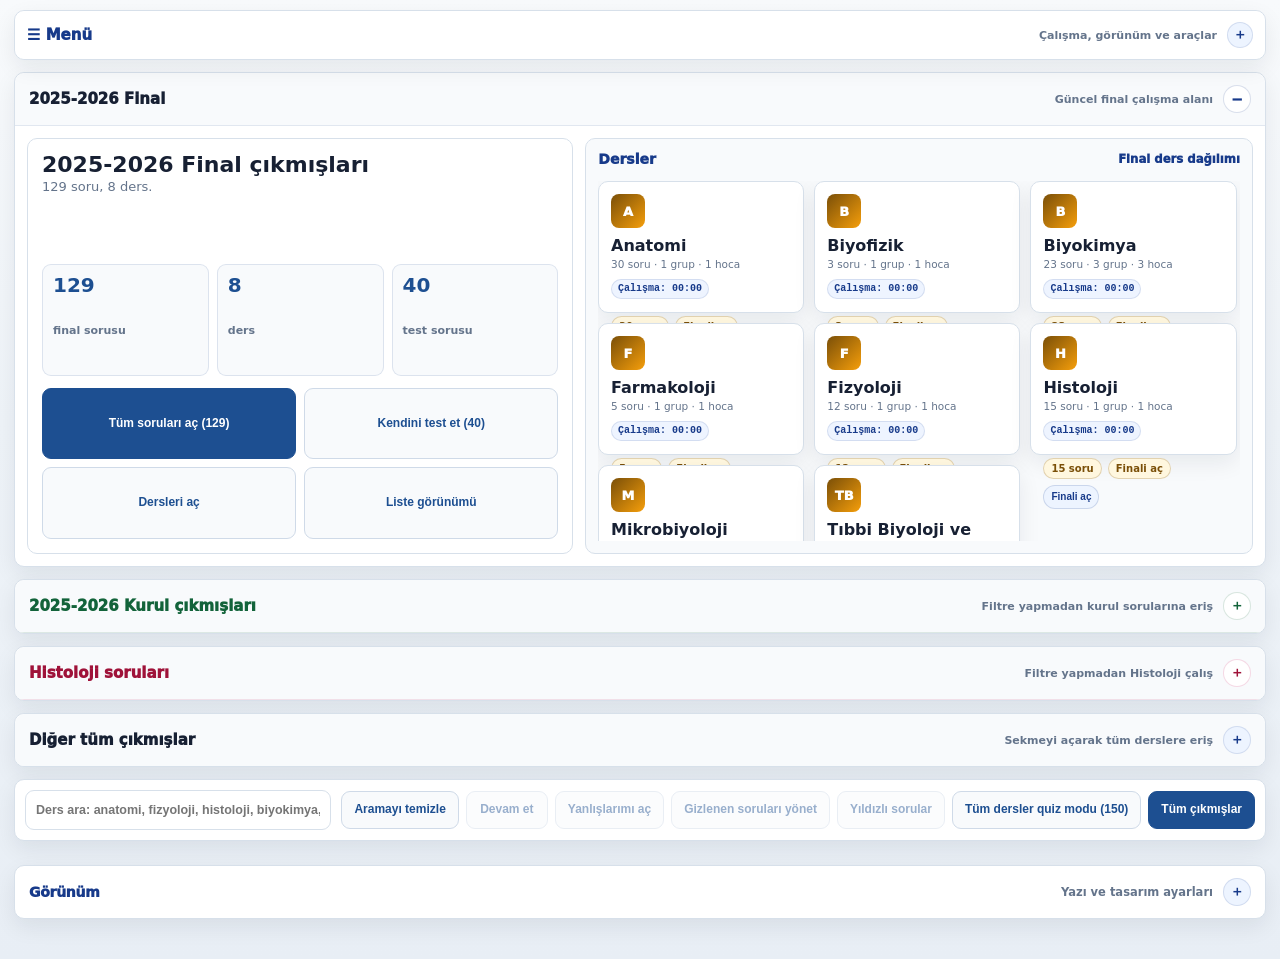
==== index.html @ 7f847b70 "Update index.html" ====
<!doctype html>
<html lang="tr">
<head>
  <meta charset="utf-8">
  <meta name="viewport" content="width=device-width, initial-scale=1">
  <title>Etkileşimli Soru Bankası</title>
  <style>
    :root{
      --bg:#f5f7fb;--text:#101828;--muted:#667085;--line:#dbe4f0;
      --primary:#173a8a;--primary2:#2f5bbd;--soft:#edf4ff;
      --ok:#12633a;--okbg:#e8f7ee;--bad:#a61d35;--badbg:#fdecef;
      --warn:#7a4f08;--warnbg:#fff7df;--shadow:0 14px 36px rgba(15,23,42,.10);
      --radius:18px;
    }
    *{box-sizing:border-box}
    html{scroll-behavior:auto}
    body{
      margin:0;min-height:100vh;font-family:"Segoe UI",Roboto,Arial,ui-sans-serif,system-ui,-apple-system,BlinkMacSystemFont,sans-serif;
      color:var(--text);
      background:radial-gradient(circle at 8% 0%,rgba(23,58,138,.13),transparent 28rem),
                 radial-gradient(circle at 92% 4%,rgba(47,91,189,.10),transparent 30rem),
                 linear-gradient(180deg,#fff 0%,var(--bg) 56%,#edf3f9 100%);
      font-size:var(--ui-font);
    }
    body.font-small{
      --q-font:15px; --opt-font:12.5px; --ui-font:12px; --meta-font:10.5px; --card-title:18px; --h1-size:24px; --line-q:1.46;
    }
    body.font-normal{
      --q-font:18px; --opt-font:14px; --ui-font:14px; --meta-font:11.5px; --card-title:22px; --h1-size:34px; --line-q:1.58;
    }
    body.font-large{
      --q-font:21px; --opt-font:16px; --ui-font:15.5px; --meta-font:13px; --card-title:25px; --h1-size:40px; --line-q:1.66;
    }
    .wrap{width:min(1240px,calc(100% - 22px));margin:14px auto 32px}
    .panel{background:rgba(255,255,255,.94);border:1px solid rgba(219,228,240,.96);border-radius:var(--radius);box-shadow:var(--shadow);backdrop-filter:blur(8px)}
    .hero{display:grid;grid-template-columns:minmax(0,1.2fr) 310px;gap:12px;margin-bottom:12px}
    .hero-main{padding:18px}
    h1{margin:0 0 6px;font-size:clamp(21px,3.2vw,var(--h1-size));line-height:1.08;letter-spacing:-.035em}
    .subtitle{margin:0;color:var(--muted);font-size:calc(var(--ui-font) - 1px);line-height:1.45}
    .chips{display:flex;flex-wrap:wrap;gap:7px;margin-top:10px}
    .chip{display:inline-flex;align-items:center;padding:6px 9px;border-radius:999px;font-weight:850;font-size:calc(var(--ui-font) - 2px);color:var(--primary);background:var(--soft);border:1px solid rgba(23,58,138,.13)}
    .hero-side{padding:12px;display:grid;grid-template-columns:1fr 1fr;gap:8px;align-content:center}
    .metric{border:1px solid var(--line);border-radius:14px;padding:10px;background:#fbfdff}
    .metric strong{display:block;font-size:22px;line-height:1;color:var(--primary);letter-spacing:-.03em}
    .metric span{display:block;margin-top:4px;color:var(--muted);font-size:11.5px}
    .status{padding:10px 12px;margin-bottom:12px;line-height:1.45;font-size:calc(var(--ui-font) - 1px);color:#334155}
    .status.warn{background:var(--warnbg);color:#573a09;border-color:rgba(122,79,8,.20)}
    .hidden{display:none!important}
    .landing{display:block}.landing.hidden{display:none}
    .course-toolbar{display:grid;grid-template-columns:1fr auto auto auto;gap:10px;align-items:center;padding:12px;margin-bottom:12px}
    .settings-grid{display:grid;grid-template-columns:minmax(0,1.2fr) minmax(260px,.8fr);gap:12px;margin-bottom:12px}
    .settings-box{padding:12px}
    .settings-title{margin:0 0 8px;color:var(--primary);font-size:14px;font-weight:950;letter-spacing:-.02em}
    .db-list{display:grid;grid-template-columns:repeat(2,minmax(0,1fr));gap:7px;max-height:170px;overflow:auto;padding-right:3px}
    .db-item{display:flex;gap:8px;align-items:flex-start;border:1px solid var(--line);border-radius:12px;background:#fff;padding:8px;font-size:12px;color:#334155;line-height:1.35}
    .db-item input{margin-top:2px;accent-color:var(--primary)}
    .db-actions{display:flex;flex-wrap:wrap;gap:7px;margin-top:9px}
    .font-controls{display:grid;gap:8px}
    .font-row{display:flex;gap:7px;flex-wrap:wrap}
    .course-grid{display:grid;grid-template-columns:repeat(3,minmax(0,1fr));gap:12px}
    .course-card{padding:16px;cursor:pointer;transition:transform .12s ease,box-shadow .12s ease,border-color .12s ease;min-height:180px;display:flex;flex-direction:column;justify-content:space-between}
    .course-card:hover{transform:translateY(-2px);border-color:rgba(23,58,138,.30);box-shadow:0 18px 42px rgba(15,23,42,.13)}
    .course-icon{width:44px;height:44px;border-radius:16px;background:linear-gradient(135deg,var(--primary),var(--primary2));color:#fff;display:grid;place-items:center;font-weight:950;font-size:18px;margin-bottom:12px}
    .course-card h2{margin:0 0 6px;font-size:var(--card-title);letter-spacing:-.03em}
    .course-card p{margin:0;color:var(--muted);line-height:1.45;font-size:13px}
    .course-meta{display:flex;flex-wrap:wrap;gap:7px;margin-top:14px}
    .course-empty{display:none;padding:16px;text-align:center;color:var(--muted)}
    .app-view{display:none}.app-view.active{display:block}
    .top-nav{display:flex;gap:8px;align-items:center;justify-content:space-between;margin-bottom:12px;padding:10px 12px}
    .top-nav-title{font-weight:950;color:var(--primary);letter-spacing:-.02em;overflow:hidden;text-overflow:ellipsis;white-space:nowrap}
    .toolbar{display:flex;align-items:center;justify-content:space-between;gap:10px;padding:10px 12px;margin-bottom:12px}
    .progress-shell{flex:1;height:9px;border-radius:999px;border:1px solid var(--line);background:#e8edf5;overflow:hidden}
    .progress{height:100%;width:0%;border-radius:999px;background:linear-gradient(90deg,var(--primary),var(--primary2));transition:width .16s ease}
    .counter{color:var(--primary);font-weight:900;min-width:176px;text-align:right;font-size:12.5px}
    .layout{display:grid;grid-template-columns:minmax(0,1fr) 350px;gap:12px;align-items:start}
    .question-card{padding:16px}
    .section{font-weight:820;color:var(--primary);background:var(--soft);border:1px solid rgba(23,58,138,.13);padding:8px 10px;border-radius:12px;line-height:1.32;margin-bottom:9px;font-size:calc(var(--ui-font) - 1px)}
    details.meta-box{margin-bottom:10px;border:1px solid var(--line);border-radius:12px;background:#fbfdff;overflow:hidden}
    details.meta-box summary{cursor:pointer;padding:8px 10px;color:var(--primary);font-weight:900;font-size:12.5px;user-select:none}
    .meta{display:grid;grid-template-columns:repeat(2,minmax(0,1fr));gap:7px;padding:0 10px 10px;color:var(--muted);font-size:var(--meta-font);line-height:1.35}
    .meta div{border:1px solid var(--line);border-radius:10px;padding:7px 8px;background:white;overflow-wrap:anywhere}
    .meta b{color:#334155}
    .question{white-space:pre-wrap;font-family:"Noto Sans","Segoe UI",Arial,sans-serif;font-weight:600;font-size:var(--q-font);line-height:var(--line-q);letter-spacing:0;margin:0 0 14px;color:#172033;
      background:#fbfdff;border:1px solid var(--line);border-left:5px solid var(--primary2);border-radius:14px;padding:14px 15px;box-shadow:0 6px 16px rgba(15,23,42,.045)
    }
    .options{display:grid;gap:8px}
    .option{border:1px solid var(--line);border-radius:13px;background:#fff;padding:12px 13px;display:grid;grid-template-columns:30px 1fr;gap:10px;align-items:start;cursor:pointer;transition:transform .1s ease,box-shadow .1s ease,border-color .1s ease,background .1s ease}
    .option:hover{transform:translateY(-1px);box-shadow:0 6px 14px rgba(15,23,42,.07);border-color:rgba(23,58,138,.28)}
    .option.answered:hover{transform:none;box-shadow:none}
    .option.correct{background:var(--okbg);border-color:rgba(18,99,58,.55)}
    .option.wrong{background:var(--badbg);border-color:rgba(166,29,53,.50)}
    .letter{width:28px;height:28px;border-radius:9px;background:var(--soft);border:1px solid rgba(23,58,138,.12);color:var(--primary);display:inline-flex;align-items:center;justify-content:center;font-weight:900;font-size:12px;text-transform:uppercase}
    .option.correct .letter{background:#d7f1e0;color:var(--ok);border-color:rgba(18,99,58,.35)}
    .option.wrong .letter{background:#f8d6dc;color:var(--bad);border-color:rgba(166,29,53,.35)}
    .option-text{white-space:pre-wrap;font-family:"Noto Sans","Segoe UI",Arial,sans-serif;line-height:1.56;font-size:var(--opt-font);font-weight:520;color:#344054}
    .feedback{display:none;margin-top:10px;padding:10px 11px;border-radius:13px;border:1px solid var(--line);line-height:1.4;white-space:pre-wrap;font-size:13px}
    .feedback.ok{display:block;background:var(--okbg);color:var(--ok);border-color:rgba(18,99,58,.35)}
    .feedback.bad{display:block;background:var(--badbg);color:var(--bad);border-color:rgba(166,29,53,.35)}
    .feedback.neutral{display:block;background:var(--soft);color:var(--primary);border-color:rgba(23,58,138,.25)}
    .feedback b{font-weight:900}
    .info-box{display:none;margin-top:10px;padding:10px 11px;border-radius:13px;border:1px solid var(--line);background:#fbfdff;color:#334155;line-height:1.45;font-size:12.5px;white-space:pre-wrap}
    .info-box.show{display:block}
    .nav{display:flex;justify-content:space-between;gap:8px;border-top:1px solid var(--line);padding-top:12px;margin-top:14px;flex-wrap:wrap}
    button{appearance:none;-webkit-appearance:none;border:0;padding:10px 12px;border-radius:12px;font-weight:900;font-size:12.8px;cursor:pointer;transition:transform .1s ease,opacity .1s ease}
    button:hover{transform:translateY(-1px)}
    button:disabled{opacity:.45;cursor:not-allowed;transform:none}
    .primary{color:#fff;background:linear-gradient(90deg,var(--primary),var(--primary2))}
    .secondary{color:var(--primary);background:var(--soft);border:1px solid rgba(23,58,138,.13)}
    .danger{color:var(--bad);background:#fff0f2;border:1px solid rgba(166,29,53,.14)}
    .side-panel{padding:12px;position:sticky;top:10px;max-height:calc(100vh - 20px);overflow:auto}
    .side-title{margin:0 0 8px;color:var(--primary);font-size:14px;letter-spacing:-.02em}
    .mini-stats{display:grid;grid-template-columns:1fr 1fr;gap:7px;margin-bottom:11px}
    .mini{padding:8px;background:#fbfdff;border:1px solid var(--line);border-radius:12px;display:flex;justify-content:space-between;gap:8px;color:var(--muted);font-size:11.5px}
    .mini b{color:var(--text)}
    .combo-panel{border:1px solid var(--line);background:#fbfdff;border-radius:14px;padding:10px;margin-bottom:12px}
    .combo-grid{display:grid;gap:8px}
    .select-row label{display:block;font-size:11.5px;color:var(--muted);font-weight:800;margin-bottom:4px}
    select,.search,input[type="file"]{width:100%;padding:9px 10px;border-radius:10px;border:1px solid var(--line);background:#fff;color:#334155;font-weight:750;outline:none;font-size:12px}
    .active-filter-summary{margin-top:8px;padding:8px;border-radius:10px;background:var(--soft);color:var(--primary);font-size:11.5px;line-height:1.35;border:1px solid rgba(23,58,138,.13)}
    .filter-actions{display:grid;grid-template-columns:1fr 1fr;gap:6px;margin-top:8px}
    .quick-block{margin-bottom:12px}
    .button-grid{display:grid;grid-template-columns:repeat(2,minmax(0,1fr));gap:6px}
    .filter-btn{padding:7px 7px;border-radius:10px;border:1px solid var(--line);background:#fff;color:#334155;font-weight:800;font-size:11px;text-align:center}
    .filter-btn.active{background:var(--soft);color:var(--primary);border-color:rgba(23,58,138,.35);box-shadow:0 4px 10px rgba(23,58,138,.08)}
    .filter-btn.wide{grid-column:1 / -1}
    .jump-grid{display:grid;grid-template-columns:repeat(6,1fr);gap:5px;max-height:300px;overflow:auto;padding-right:2px}
    .jump{padding:6px 0;border-radius:8px;border:1px solid var(--line);background:#fff;color:#334155;font-weight:900;text-align:center;cursor:pointer;font-size:11px}
    .jump.active{background:var(--soft);color:var(--primary);border-color:rgba(23,58,138,.35)}
    .jump.done-ok{background:var(--okbg);color:var(--ok);border-color:rgba(18,99,58,.35)}
    .jump.done-bad{background:var(--badbg);color:var(--bad);border-color:rgba(166,29,53,.35)}
    .jump.done-neutral{background:#edf4ff;color:var(--primary);border-color:rgba(23,58,138,.25)}
    .results{display:none;padding:16px;margin-top:12px}
    .result-head{display:grid;grid-template-columns:128px 1fr;gap:14px;align-items:center}
    .score-circle{width:118px;height:118px;border-radius:50%;display:grid;place-items:center;background:conic-gradient(var(--primary) 0deg,#e8edf5 0deg);position:relative}
    .score-circle::after{content:"";position:absolute;inset:10px;border-radius:50%;background:#fff;border:1px solid var(--line)}
    .score-text{position:relative;z-index:1;font-size:25px;font-weight:950;color:var(--primary)}
    .review{display:grid;gap:8px;margin-top:12px}
    .review-item{padding:10px;border:1px solid var(--line);border-radius:13px;background:#fff;line-height:1.4;font-size:12px}
    .review-item .q{font-weight:800;white-space:pre-wrap;margin-bottom:5px}
    .small{color:var(--muted);font-size:11px;line-height:1.35}
    .list-view{display:none}
    .list-view.active{display:block}
    .quiz-view.hidden{display:none}
    .all-list-header{position:sticky;top:8px;z-index:20;padding:12px;margin-bottom:12px;display:flex;gap:8px;align-items:center;justify-content:space-between;flex-wrap:wrap}
    .all-list{display:grid;gap:12px;max-height:calc(100vh - 140px);overflow:auto;padding-right:4px}
    .all-q-card{padding:14px;border-radius:16px;border:1px solid var(--line);background:#fff;box-shadow:0 8px 20px rgba(15,23,42,.055)}
    .all-q-meta{display:flex;flex-wrap:wrap;gap:6px;margin-bottom:8px}
    .all-q-question{white-space:pre-wrap;font-family:"Noto Sans","Segoe UI",Arial,sans-serif;font-weight:600;line-height:var(--line-q);font-size:var(--q-font);background:#fbfdff;border:1px solid var(--line);border-left:4px solid var(--primary2);border-radius:12px;padding:10px 11px;margin-bottom:9px;color:#172033}
    .all-q-options{display:grid;gap:5px}
    .all-q-option{padding:7px 8px;border-radius:10px;border:1px solid var(--line);background:#fff;line-height:1.45;white-space:pre-wrap;font-size:var(--opt-font)}
    .all-q-option.correct{background:var(--okbg);border-color:rgba(18,99,58,.35);color:#14532d;font-weight:780}
    .all-q-info{margin-top:8px;font-size:12px;color:#475467;line-height:1.45;white-space:pre-wrap}


    .compact-actionbar{
      display:none;
      margin-bottom:8px;
      padding:8px;
      gap:8px;
      align-items:center;
      justify-content:space-between;
    }
    body.compact-mode .compact-actionbar{
      display:flex!important;
      position:sticky;
      top:6px;
      z-index:40;
      box-shadow:0 8px 18px rgba(15,23,42,.09);
    }
    body.compact-mode .compact-actionbar button{
      padding:9px 11px;
      border-radius:10px;
      font-size:12px;
    }


    /* Normal görünüm genişlet/daralt modları */
    body.question-wide-mode:not(.compact-mode) .wrap{
      width:min(1500px,calc(100% - 18px));
    }
    body.question-wide-mode:not(.compact-mode) .layout{
      grid-template-columns:minmax(0,1fr);
    }
    body.question-wide-mode:not(.compact-mode) .side-panel{
      display:none!important;
    }
    body.question-wide-mode:not(.compact-mode) .question-card{
      max-width:1180px;
      margin:0 auto;
    }
    body.question-wide-mode:not(.compact-mode) .question{
      font-size:calc(var(--q-font) + 1px);
    }

    body.list-wide-mode:not(.compact-mode) .wrap{
      width:min(1600px,calc(100% - 18px));
    }
    body.list-wide-mode:not(.compact-mode) .all-list{
      max-height:none;
      overflow:visible;
      padding-right:0;
    }
    body.list-wide-mode:not(.compact-mode) .all-q-card{
      max-width:1300px;
      margin-left:auto;
      margin-right:auto;
    }
    body.list-wide-mode:not(.compact-mode) .all-q-question{
      font-size:calc(var(--q-font) + 1px);
    }

    /* Sade çözüm modu: soru, cevaplar ve işlem butonları öne çıkarılır. */
    body.compact-mode .hero,
    body.compact-mode #statusBox,
    body.compact-mode #manualDbBox,
    body.compact-mode .top-nav,
    body.compact-mode .toolbar,
    body.compact-mode .side-panel,
    body.compact-mode .section,
    body.compact-mode .meta-box,
    body.compact-mode .results,
    body.compact-mode .info-box:not(.show){
      display:none!important;
    }
    body.compact-mode .wrap{width:min(900px,calc(100% - 14px));margin:8px auto 18px}
    body.compact-mode .layout{display:block}
    body.compact-mode .question-card{
      padding:12px;
      border-radius:14px;
      box-shadow:0 8px 20px rgba(15,23,42,.08);
    }
    body.compact-mode .question{
      margin-bottom:10px;
      padding:12px 13px;
      border-radius:12px;
      box-shadow:none;
      font-size:var(--q-font);
      line-height:var(--line-q);
    }
    body.compact-mode .options{gap:7px}
    body.compact-mode .option{padding:10px 11px;border-radius:11px}
    body.compact-mode .feedback{margin-top:8px;padding:9px 10px;border-radius:11px}
    body.compact-mode .nav{
      margin-top:10px;
      padding-top:10px;
      gap:6px;
      justify-content:center;
    }
    body.compact-mode .nav button{
      padding:9px 10px;
      border-radius:10px;
      font-size:12px;
    }
    body.compact-mode .landing .hero,
    body.compact-mode .landing #statusBox,
    body.compact-mode .landing #manualDbBox{
      display:block!important;
    }
    body.compact-mode .settings-grid{
      grid-template-columns:1fr;
    }
    body.compact-mode .course-grid{
      grid-template-columns:repeat(2,minmax(0,1fr));
    }
    body.compact-mode .course-card{
      min-height:130px;
      padding:12px;
    }
    body.compact-mode .course-icon{
      width:34px;
      height:34px;
      border-radius:12px;
      font-size:14px;
      margin-bottom:8px;
    }
    body.compact-mode .course-card h2{
      font-size:18px;
    }
    body.compact-mode .course-card p{
      font-size:12px;
    }
    body.compact-mode .all-list-header{
      position:static;
      padding:10px;
    }
    body.compact-mode .all-list{
      max-height:none;
    }
    @media (max-width:680px){
      body.compact-mode .course-grid{grid-template-columns:1fr}
    }

    .wrong-answer-note{margin-top:8px;padding:8px 9px;border-radius:10px;background:var(--badbg);border:1px solid rgba(166,29,53,.22);color:var(--bad);font-size:12px;line-height:1.4}
    .correct-answer-note{margin-top:6px;padding:8px 9px;border-radius:10px;background:var(--okbg);border:1px solid rgba(18,99,58,.22);color:var(--ok);font-size:12px;line-height:1.4}
    @media (max-width:980px){
      .hero,.layout,.result-head,.settings-grid{grid-template-columns:1fr}
      .course-grid{grid-template-columns:repeat(2,minmax(0,1fr))}
      .side-panel{position:static;max-height:none}
      .toolbar{align-items:stretch;flex-direction:column}
      .counter{text-align:left}
      .course-toolbar{grid-template-columns:1fr}
    }
    @media (max-width:680px){
      .meta{grid-template-columns:1fr}.hero-side{grid-template-columns:1fr 1fr}
      .button-grid{grid-template-columns:1fr}.jump-grid{grid-template-columns:repeat(5,1fr)}
      .course-grid{grid-template-columns:1fr}.db-list{grid-template-columns:1fr}
    }
    @media (max-width:560px){
      .wrap{width:min(100% - 14px,1240px);margin-top:8px}
      .hero-main,.question-card,.results{padding:12px}
      .option{grid-template-columns:28px 1fr;padding:10px}
      .letter{width:25px;height:25px}
      button{flex:1}
      h1{font-size:22px}
      .top-nav{flex-wrap:wrap}
      .top-nav-title{flex-basis:100%;order:-1}
      .all-list{max-height:none}
    }
  
    .quiz-card-btn{
      appearance:none;-webkit-appearance:none;border:1px solid rgba(23,58,138,.16);
      border-radius:999px;padding:7px 9px;font-weight:900;font-size:11.5px;cursor:pointer;
      background:var(--soft);color:var(--primary);transition:transform .1s ease,box-shadow .1s ease;
    }
    .quiz-card-btn:hover{transform:translateY(-1px);box-shadow:0 6px 12px rgba(23,58,138,.10)}
    .hidden-manager-note{
      padding:9px 10px;border-radius:11px;background:var(--warnbg);
      border:1px solid rgba(122,79,8,.20);color:#573a09;font-size:12px;line-height:1.4;margin-top:8px;
    }
    .all-q-actions{display:flex;gap:7px;flex-wrap:wrap;margin-top:9px}
    .all-q-actions button{padding:8px 9px;border-radius:10px;font-size:12px}
    .hidden-badge{background:var(--warnbg)!important;color:#7a4f08!important;border-color:rgba(122,79,8,.22)!important}
    body.quiz-active-mode .active-filter-summary::before{content:"Quiz modu aktif · ";font-weight:900}

  
    #restoreHiddenBtn{display:none}
  
    /* Tekli ekranı genişlet: yalnız soru, seçenekler, geri bildirim ve soru işlem butonları görünür. */
    body.question-wide-mode:not(.compact-mode) .hero,
    body.question-wide-mode:not(.compact-mode) #statusBox,
    body.question-wide-mode:not(.compact-mode) #manualDbBox,
    body.question-wide-mode:not(.compact-mode) .top-nav,
    body.question-wide-mode:not(.compact-mode) .compact-actionbar,
    body.question-wide-mode:not(.compact-mode) .toolbar,
    body.question-wide-mode:not(.compact-mode) .side-panel,
    body.question-wide-mode:not(.compact-mode) .section,
    body.question-wide-mode:not(.compact-mode) .meta-box,
    body.question-wide-mode:not(.compact-mode) .results,
    body.question-wide-mode:not(.compact-mode) .list-view{
      display:none!important;
    }
    body.question-wide-mode:not(.compact-mode) .wrap{
      width:min(980px,calc(100% - 14px));
      margin:8px auto 18px;
    }
    body.question-wide-mode:not(.compact-mode) .layout{
      display:block!important;
    }
    body.question-wide-mode:not(.compact-mode) .question-card{
      max-width:940px;
      margin:0 auto;
      padding:12px;
      border-radius:14px;
      box-shadow:0 8px 20px rgba(15,23,42,.08);
    }
    body.question-wide-mode:not(.compact-mode) .question{
      margin-bottom:10px;
      padding:12px 13px;
      border-radius:12px;
      box-shadow:none;
      font-size:var(--q-font);
      line-height:var(--line-q);
    }
    body.question-wide-mode:not(.compact-mode) .options{
      gap:7px;
    }
    body.question-wide-mode:not(.compact-mode) .option{
      padding:10px 11px;
      border-radius:11px;
    }
    body.question-wide-mode:not(.compact-mode) .feedback{
      margin-top:8px;
      padding:9px 10px;
      border-radius:11px;
    }
    body.question-wide-mode:not(.compact-mode) .nav{
      margin-top:10px;
      padding-top:10px;
      gap:6px;
      justify-content:center;
    }
    body.question-wide-mode:not(.compact-mode) .nav button{
      padding:9px 10px;
      border-radius:10px;
      font-size:12px;
    }
    .wide-exit-btn{
      display:none;
    }
    body.question-wide-mode:not(.compact-mode) .wide-exit-btn{
      display:inline-flex!important;
    }

    /* Ana sayfada ayar panelleri kapalı durarak yer kaplamaz. */
    .compact-settings-grid{
      align-items:start;
    }
    .collapsible-settings{
      padding:0;
      overflow:hidden;
    }
    .settings-summary{
      cursor:pointer;
      list-style:none;
      display:flex;
      align-items:center;
      justify-content:space-between;
      gap:10px;
      padding:12px 14px;
      color:var(--primary);
      font-weight:950;
      user-select:none;
    }
    .settings-summary::-webkit-details-marker{
      display:none;
    }
    .settings-summary::after{
      content:"＋";
      font-weight:950;
      color:var(--primary);
      background:var(--soft);
      border:1px solid rgba(23,58,138,.13);
      border-radius:999px;
      width:26px;
      height:26px;
      display:inline-flex;
      align-items:center;
      justify-content:center;
      flex:0 0 auto;
    }
    .collapsible-settings[open] .settings-summary::after{
      content:"−";
    }
    .settings-summary span{
      font-size:14px;
      letter-spacing:-.02em;
    }
    .settings-summary small{
      color:var(--muted);
      font-size:11.5px;
      font-weight:800;
      margin-left:auto;
    }
    .settings-content{
      padding:0 12px 12px;
    }

  
    .load-more-wrap{
      display:flex;
      justify-content:center;
      padding:12px 0 4px;
    }
    .load-more-wrap button{
      min-width:180px;
    }
    .list-performance-note{
      margin-top:6px;
      color:var(--muted);
      font-size:11.5px;
      line-height:1.35;
      text-align:center;
    }

  
    #pdfListBtn{
      white-space:nowrap;
    }
    body.list-wide-mode #pdfListBtn{
      display:inline-flex!important;
    }
  
    /* Ana sayfa: dersler daha kompakt, ayarlar altta */
    .course-grid{
      grid-template-columns:repeat(4,minmax(0,1fr));
      gap:9px;
    }
    .course-card{
      min-height:120px!important;
      padding:11px!important;
    }
    .course-icon{
      width:34px!important;
      height:34px!important;
      border-radius:12px!important;
      font-size:14px!important;
      margin-bottom:8px!important;
    }
    .course-card h2{
      font-size:18px!important;
      margin-bottom:4px!important;
    }
    .course-card p{
      font-size:11.5px!important;
      line-height:1.35!important;
    }
    .course-meta{
      margin-top:9px!important;
      gap:5px!important;
    }
    .teacher-select-mini{
      width:100%;
      padding:7px 8px;
      border-radius:10px;
      border:1px solid var(--line);
      background:#fff;
      color:#334155;
      font-size:11.5px;
      font-weight:750;
      outline:none;
      margin-top:8px;
    }

    /* Ders seçildikten sonra: önce soru, sonra ayarlar/filtreler */
    .app-view.active .toolbar{
      display:none!important;
    }
    .app-view.active .layout{
      grid-template-columns:minmax(0,1fr)!important;
      gap:10px;
    }
    .app-view.active .question-card{
      max-width:980px;
      width:100%;
      margin:0 auto;
    }
    .app-view.active .side-panel{
      position:static!important;
      max-height:none!important;
      width:min(980px,100%);
      margin:0 auto;
      order:2;
    }
    .app-view.active .top-nav{
      width:min(980px,100%);
      margin:10px auto 12px;
      box-shadow:none;
    }
    .app-view.active .top-nav-title{
      font-size:12px;
    }
    .app-view.active .jump-grid{
      max-height:none;
    }
    @media (max-width:1100px){
      .course-grid{grid-template-columns:repeat(3,minmax(0,1fr));}
    }
    @media (max-width:760px){
      .course-grid{grid-template-columns:repeat(2,minmax(0,1fr));}
    }
    @media (max-width:520px){
      .course-grid{grid-template-columns:1fr;}
    }

  
    /* Ders/soru ekranı açıkken ana sayfa üst bilgileri gizlenir. */
    body.app-screen-active .hero,
    body.app-screen-active #statusBox,
    body.app-screen-active #manualDbBox{
      display:none!important;
    }
    body.app-screen-active .wrap{
      margin-top:8px;
    }

  
    /* Ana sayfa ve soru ekranında gereksiz üst bilgiler kaldırıldı. */
    body .hero{
      display:none!important;
    }
    #statusBox.hidden{
      display:none!important;
    }
    .landing{
      margin-top:0;
    }
    .landing .course-grid{
      margin-top:4px;
    }
    .landing .course-toolbar{
      margin-top:12px;
    }
    body.app-screen-active .hero,
    body.app-screen-active #statusBox,
    body.app-screen-active #manualDbBox,
    body.app-screen-active .top-nav,
    body.app-screen-active .compact-actionbar,
    body.app-screen-active .toolbar{
      display:none!important;
    }
    body.app-screen-active .wrap{
      margin-top:6px;
    }
    body.app-screen-active .quiz-view{
      display:block;
    }
    body.app-screen-active .question-card{
      margin-top:0!important;
    }
    body.app-screen-active .layout{
      margin-top:0!important;
    }

  
    .top-menu{
      margin:0 0 8px;
      padding:0;
      overflow:hidden;
      border-radius:14px;
      box-shadow:0 6px 18px rgba(15,23,42,.06);
    }
    .top-menu-summary{
      cursor:pointer;
      list-style:none;
      display:flex;
      align-items:center;
      justify-content:space-between;
      gap:10px;
      padding:9px 12px;
      color:var(--primary);
      font-weight:950;
      user-select:none;
      min-height:38px;
    }
    .top-menu-summary::-webkit-details-marker{
      display:none;
    }
    .top-menu-summary::after{
      content:"＋";
      font-weight:950;
      color:var(--primary);
      background:var(--soft);
      border:1px solid rgba(23,58,138,.13);
      border-radius:999px;
      width:24px;
      height:24px;
      display:inline-flex;
      align-items:center;
      justify-content:center;
      flex:0 0 auto;
    }
    .top-menu[open] .top-menu-summary::after{
      content:"−";
    }
    .top-menu-summary span{
      font-size:13.5px;
      letter-spacing:-.02em;
    }
    .top-menu-summary small{
      color:var(--muted);
      font-size:11px;
      font-weight:800;
      margin-left:auto;
    }
    .top-menu-content{
      display:flex;
      gap:8px;
      flex-wrap:wrap;
      padding:0 10px 10px;
    }
    .top-menu-content button{
      padding:8px 10px;
      border-radius:10px;
      font-size:12px;
    }
    body.app-screen-active .top-menu{
      position:sticky;
      top:6px;
      z-index:80;
      margin-bottom:8px;
    }
    body.question-wide-mode:not(.compact-mode) .top-menu{
      display:block!important;
      width:min(940px,calc(100% - 14px));
      margin:6px auto 8px;
    }

  
    body.font-xsmall{
      --q-font:13px; --opt-font:11.5px; --ui-font:11px; --meta-font:9.5px; --card-title:16px; --h1-size:21px; --line-q:1.38;
    }

    /* Çok küçük + sade çözüm modu: en kompakt çalışma alanı */
    body.compact-mode.font-xsmall .wrap{
      width:min(760px,calc(100% - 8px));
      margin:4px auto 10px;
    }
    body.compact-mode.font-xsmall .top-menu{
      margin-bottom:4px;
      border-radius:10px;
    }
    body.compact-mode.font-xsmall .top-menu-summary{
      min-height:30px;
      padding:6px 8px;
    }
    body.compact-mode.font-xsmall .top-menu-summary span{
      font-size:11px;
    }
    body.compact-mode.font-xsmall .top-menu-summary small{
      display:none;
    }
    body.compact-mode.font-xsmall .top-menu-summary::after{
      width:20px;
      height:20px;
      font-size:12px;
    }
    body.compact-mode.font-xsmall .top-menu-content{
      padding:0 6px 6px;
      gap:5px;
    }
    body.compact-mode.font-xsmall .top-menu-content button{
      padding:6px 7px;
      font-size:10.5px;
      border-radius:8px;
    }
    body.compact-mode.font-xsmall .compact-actionbar{
      padding:5px;
      margin-bottom:5px;
      border-radius:10px;
      gap:5px;
    }
    body.compact-mode.font-xsmall .compact-actionbar button{
      padding:6px 7px;
      font-size:10.5px;
      border-radius:8px;
    }
    body.compact-mode.font-xsmall .question-card{
      padding:7px;
      border-radius:10px;
    }
    body.compact-mode.font-xsmall .question{
      padding:8px 9px;
      margin-bottom:6px;
      border-radius:9px;
      border-left-width:3px;
      font-size:13px;
      line-height:1.38;
    }
    body.compact-mode.font-xsmall .options{
      gap:5px;
    }
    body.compact-mode.font-xsmall .option{
      padding:7px 8px;
      grid-template-columns:22px 1fr;
      gap:7px;
      border-radius:9px;
    }
    body.compact-mode.font-xsmall .letter{
      width:22px;
      height:22px;
      border-radius:7px;
      font-size:10.5px;
    }
    body.compact-mode.font-xsmall .option-text{
      font-size:11.5px;
      line-height:1.36;
    }
    body.compact-mode.font-xsmall .feedback{
      margin-top:6px;
      padding:7px 8px;
      border-radius:9px;
      font-size:11px;
      line-height:1.35;
    }
    body.compact-mode.font-xsmall .info-box.show{
      margin-top:6px;
      padding:7px 8px;
      border-radius:9px;
      font-size:10.5px;
    }
    body.compact-mode.font-xsmall .nav{
      margin-top:7px;
      padding-top:7px;
      gap:4px;
    }
    body.compact-mode.font-xsmall .nav button{
      padding:6px 7px;
      font-size:10.5px;
      border-radius:8px;
      flex:0 1 auto;
    }

    /* Sade çözüm modunun normal/küçük halinde de biraz daha az yer kaplaması */
    body.compact-mode:not(.font-xsmall) .wrap{
      width:min(820px,calc(100% - 10px));
      margin:6px auto 14px;
    }
    body.compact-mode:not(.font-xsmall) .question-card{
      padding:9px;
      border-radius:12px;
    }
    body.compact-mode:not(.font-xsmall) .question{
      padding:10px 11px;
      margin-bottom:8px;
    }
    body.compact-mode:not(.font-xsmall) .option{
      padding:8px 9px;
    }
    body.compact-mode:not(.font-xsmall) .nav{
      margin-top:8px;
      padding-top:8px;
      gap:5px;
    }
    body.compact-mode:not(.font-xsmall) .nav button{
      padding:7px 8px;
      font-size:11.5px;
    }

  
    .ai-warning-box{
      display:none;
      margin-top:10px;
      padding:10px 11px;
      border-radius:13px;
      border:1px solid rgba(166,29,53,.28);
      background:#fff7df;
      color:#573a09;
      line-height:1.45;
      font-size:12.5px;
      white-space:pre-wrap;
    }
    .ai-warning-box.show{
      display:block;
    }
    .ai-warning-box b{
      font-weight:950;
      color:#7a4f08;
    }
    .ai-warning-box .ai-diff-title{
      color:#a61d35;
      font-weight:950;
      display:block;
      margin-bottom:5px;
    }
    .ai-warning-box .ai-diff-row{
      display:block;
      margin-top:4px;
    }
    .all-q-ai-warning{
      margin-top:8px;
      padding:8px 9px;
      border-radius:10px;
      background:#fff7df;
      border:1px solid rgba(122,79,8,.22);
      color:#573a09;
      font-size:12px;
      line-height:1.4;
      white-space:pre-wrap;
    }

  
    body.no-question-active .floating-question-nav{display:none!important;}
  
    /* Üst menüye taşınan soru araçları */
    .top-menu-subtools{
      display:inline-flex;
      position:relative;
    }
    .top-menu-subtools summary{
      cursor:pointer;
      list-style:none;
      border:1px solid var(--line);
      border-radius:10px;
      padding:8px 10px;
      background:#fff;
      color:var(--primary);
      font-weight:900;
      font-size:12px;
      user-select:none;
    }
    .top-menu-subtools summary::-webkit-details-marker{
      display:none;
    }
    .top-menu-subtools summary::after{
      content:" ▾";
      font-weight:950;
    }
    .top-menu-subtools[open] summary::after{
      content:" ▴";
    }
    .top-menu-subtools-content{
      position:absolute;
      right:0;
      top:calc(100% + 6px);
      z-index:140;
      min-width:230px;
      display:flex;
      flex-direction:column;
      gap:6px;
      padding:8px;
      border:1px solid var(--line);
      border-radius:12px;
      background:#fff;
      box-shadow:0 14px 30px rgba(15,23,42,.14);
    }
    .top-menu-subtools-content button{
      width:100%;
      justify-content:center;
    }

    /* Soru kartındaki ekstra işlem butonları gizlendi; işlemler üst menüde */
    .question-top-actions{
      display:none!important;
    }

    /* Soru ekranı filtresi kompakt ve açılır/kapanır */
    .compact-filter-panel{
      padding:0!important;
      overflow:hidden;
    }
    .compact-filter-summary{
      cursor:pointer;
      list-style:none;
      display:flex;
      align-items:center;
      justify-content:space-between;
      gap:8px;
      margin:0!important;
      padding:9px 10px;
      user-select:none;
    }
    .compact-filter-summary::-webkit-details-marker{
      display:none;
    }
    .compact-filter-summary::after{
      content:"＋";
      display:inline-flex;
      align-items:center;
      justify-content:center;
      width:22px;
      height:22px;
      border-radius:999px;
      background:var(--soft);
      color:var(--primary);
      border:1px solid rgba(23,58,138,.13);
      font-weight:950;
      flex:0 0 auto;
    }
    .compact-filter-panel[open] .compact-filter-summary::after{
      content:"−";
    }
    .compact-filter-content{
      padding:0 9px 9px;
    }
    .compact-filter-content .combo-grid{
      gap:7px;
    }
    .compact-filter-content .select-row{
      gap:3px;
    }
    .compact-filter-content label{
      font-size:10.5px;
    }
    .compact-filter-content select,
    .compact-filter-content input{
      padding:7px 8px;
      border-radius:9px;
      font-size:11.5px;
    }
    .compact-filter-content .filter-actions{
      gap:6px;
      margin-top:7px;
    }
    .compact-filter-content .filter-actions button{
      padding:7px 8px;
      font-size:11.5px;
      border-radius:9px;
    }
    body.compact-mode .compact-filter-content select,
    body.compact-mode .compact-filter-content input{
      padding:6px 7px;
      font-size:10.5px;
    }
    body.compact-mode .compact-filter-summary{
      padding:7px 8px;
    }
    @media (max-width:520px){
      .top-menu-subtools{
        width:100%;
      }
      .top-menu-subtools summary{
        width:100%;
        text-align:center;
      }
      .top-menu-subtools-content{
        left:0;
        right:auto;
        width:min(260px, calc(100vw - 34px));
      }
    }

  
    .exam-card-btn{
      appearance:none;
      -webkit-appearance:none;
      border:1px solid rgba(166,29,53,.18);
      border-radius:999px;
      padding:7px 9px;
      font-weight:900;
      font-size:11.5px;
      cursor:pointer;
      background:#fff7df;
      color:#7a4f08;
      transition:transform .1s ease,box-shadow .1s ease;
    }
    .exam-card-btn:hover{
      transform:translateY(-1px);
      box-shadow:0 6px 12px rgba(122,79,8,.10);
    }

    .exam-topbar{
      display:none;
    }
    body.exam-mode{
      background:#f8fafc;
      padding-bottom:74px;
      overflow-x:hidden;
    }
    body.exam-mode .top-menu,
    body.exam-mode .compact-actionbar,
    body.exam-mode .toolbar,
    body.exam-mode .top-nav,
    body.exam-mode .side-panel,
    body.exam-mode .section,
    body.exam-mode .meta-box,
    body.exam-mode .feedback,
    body.exam-mode .ai-warning-box,
    body.exam-mode .info-box,
    body.exam-mode .question-top-actions,
    body.exam-mode .results{
      display:none!important;
    }
    body.exam-mode .wrap{
      width:100%;
      max-width:none;
      margin:0;
      padding:0;
    }
    body.exam-mode .app-view.active{
      display:block;
    }
    body.exam-mode .quiz-view{
      display:block!important;
    }
    body.exam-mode .layout{
      display:block!important;
      width:100%;
      margin:0;
      padding:0;
    }
    body.exam-mode .question-card{
      min-height:calc(100vh - 82px);
      width:min(1000px, calc(100vw - 18px));
      max-width:1000px;
      margin:0 auto!important;
      padding:10px 10px 86px;
      border-radius:0;
      box-shadow:none;
      border:0;
      background:#fff;
      display:flex;
      flex-direction:column;
      justify-content:flex-start;
    }
    body.exam-mode .question{
      flex:0 0 auto;
      max-height:38vh;
      overflow:auto;
      margin:4px 0 8px;
      padding:10px 11px;
      border-radius:12px;
      border-left:4px solid var(--primary);
      font-size:clamp(14px, 2.2vw, 19px);
      line-height:1.42;
      white-space:pre-wrap;
      background:#fff;
      box-shadow:none;
    }
    body.exam-mode .options{
      flex:1 1 auto;
      display:grid;
      gap:7px;
      align-content:start;
      overflow:auto;
      padding:0 2px 4px;
    }
    body.exam-mode .option{
      min-height:44px;
      padding:9px 10px;
      border-radius:12px;
      grid-template-columns:28px 1fr;
      gap:9px;
    }
    body.exam-mode .letter{
      width:28px;
      height:28px;
      font-size:12px;
      border-radius:9px;
    }
    body.exam-mode .option-text{
      font-size:clamp(12px, 1.9vw, 16px);
      line-height:1.36;
    }
    body.exam-mode .option.answered{
      box-shadow:0 0 0 2px rgba(23,58,138,.10) inset;
    }
    body.exam-mode .option.correct,
    body.exam-mode .option.wrong{
      background:#fff!important;
      border-color:var(--line)!important;
      color:inherit!important;
    }
    body.exam-mode .exam-topbar{
      display:flex!important;
      align-items:center;
      justify-content:space-between;
      gap:8px;
      position:sticky;
      top:0;
      z-index:160;
      width:min(1000px, calc(100vw - 18px));
      margin:0 auto;
      padding:8px 10px;
      background:rgba(255,255,255,.96);
      border:1px solid rgba(23,58,138,.12);
      border-top:0;
      border-radius:0 0 14px 14px;
      box-shadow:0 10px 24px rgba(15,23,42,.10);
      backdrop-filter:blur(10px);
    }
    .exam-topbar-title{
      min-width:0;
      overflow:hidden;
      text-overflow:ellipsis;
      white-space:nowrap;
      font-size:12.5px;
      font-weight:950;
      color:var(--primary);
    }
    .exam-topbar-timer{
      flex:0 0 auto;
      min-width:64px;
      text-align:center;
      padding:7px 9px;
      border-radius:999px;
      background:#fff7df;
      border:1px solid rgba(122,79,8,.22);
      color:#7a4f08;
      font-weight:950;
      font-size:13px;
    }
    .exam-topbar-timer.danger-time{
      background:#ffe8e8;
      color:#a61d35;
      border-color:rgba(166,29,53,.32);
    }
    .exam-topbar button{
      flex:0 0 auto;
      padding:7px 9px;
      border-radius:10px;
      font-size:12px;
    }
    body.exam-mode .floating-question-nav{
      width:min(760px, calc(100vw - 14px));
      grid-template-columns:1fr 1.25fr 1fr;
      bottom:8px;
      padding:7px;
      border-radius:15px;
    }
    body.exam-mode .floating-question-nav button{
      min-height:40px;
      padding:8px 7px!important;
      font-size:12px!important;
      border-radius:11px!important;
    }
    body.exam-mode.no-question-active .exam-topbar{
      display:none!important;
    }
    @media (max-width:520px){
      body.exam-mode .exam-topbar{
        width:100%;
        border-left:0;
        border-right:0;
        border-radius:0 0 12px 12px;
        padding:7px 8px;
      }
      .exam-topbar-title{
        font-size:11.5px;
      }
      .exam-topbar-timer{
        min-width:54px;
        font-size:12px;
        padding:6px 7px;
      }
      .exam-topbar button{
        font-size:11px;
        padding:6px 7px;
      }
      body.exam-mode .question-card{
        width:100%;
        min-height:calc(100vh - 76px);
        padding:8px 8px 78px;
      }
      body.exam-mode .question{
        max-height:34vh;
        font-size:14px;
        line-height:1.36;
        padding:9px 10px;
      }
      body.exam-mode .option{
        min-height:40px;
        padding:7px 8px;
        grid-template-columns:24px 1fr;
        gap:8px;
      }
      body.exam-mode .letter{
        width:24px;
        height:24px;
        font-size:11px;
      }
      body.exam-mode .option-text{
        font-size:12px;
      }
    }

  
    /* İşaretlenen şık belirgin görünsün */
    .option.selected{
      border-color:rgba(23,58,138,.55)!important;
      background:#eef4ff!important;
      box-shadow:0 0 0 3px rgba(23,58,138,.12)!important;
    }
    .option.selected .letter{
      background:var(--primary)!important;
      color:#fff!important;
      border-color:var(--primary)!important;
    }
    body.exam-mode .option.selected{
      border-color:rgba(23,58,138,.70)!important;
      background:#eaf1ff!important;
      box-shadow:0 0 0 3px rgba(23,58,138,.16)!important;
    }
    body.exam-mode .option.selected .letter{
      background:var(--primary)!important;
      color:#fff!important;
      border-color:var(--primary)!important;
    }
    body.exam-mode .option.selected::after{
      content:"Seçildi";
      justify-self:end;
      align-self:center;
      grid-column:2;
      font-size:11px;
      font-weight:950;
      color:var(--primary);
      background:#fff;
      border:1px solid rgba(23,58,138,.18);
      border-radius:999px;
      padding:3px 7px;
      margin-top:4px;
      width:max-content;
    }
    body.exam-mode .option.selected .option-text{
      font-weight:850;
      color:#102a5c;
    }

  
    /* Üst menüde diğer işlemler artık tek tek görünür */
    .top-menu-content #menuWideToggleBtn,
    .top-menu-content #menuResetVisibleBtn,
    .top-menu-content #menuClearCacheBtn{
      display:inline-flex!important;
      align-items:center;
      justify-content:center;
    }
    .top-menu-content #menuClearCacheBtn{
      border-color:rgba(166,29,53,.22);
    }
    @media (max-width:520px){
      .top-menu-content{
        display:grid!important;
        grid-template-columns:1fr 1fr;
        gap:6px;
      }
      .top-menu-content button{
        width:100%;
        min-height:36px;
      }
      .top-menu-content #menuClearCacheBtn{
        grid-column:1 / -1;
      }
    }

  
    /* Tekli soru çözümünde istenmeyen otomatik kaydırmayı azalt */
    .question-card,
    .question,
    .options,
    .option,
    .feedback,
    .ai-warning-box,
    .info-box{
      overflow-anchor:none;
    }
    .question{
      scroll-margin-top:72px;
    }
    body.app-screen-active .question-card{
      contain:layout style;
    }
    body.exam-mode .question-card{
      contain:none;
    }

  
    /* Soru üstündeki kısa bilgi alanı */
    .question-mini-header{
      display:flex;
      align-items:center;
      justify-content:space-between;
      gap:8px;
      color:var(--primary);
      background:var(--soft);
      border:1px solid rgba(23,58,138,.13);
      padding:5px 7px;
      border-radius:10px;
      line-height:1.2;
      margin-bottom:7px;
      min-height:30px;
      position:relative;
      overflow:visible;
    }
    .question-mini-header .section{
      flex:1 1 auto;
      min-width:0;
      margin:0!important;
      padding:0!important;
      border:0!important;
      background:transparent!important;
      border-radius:0!important;
      font-size:11px!important;
      font-weight:850;
      line-height:1.25;
      white-space:nowrap;
      overflow:hidden;
      text-overflow:ellipsis;
    }
    .question-mini-header details.meta-box{
      flex:0 0 auto;
      margin:0!important;
      padding:0!important;
      border:0!important;
      background:transparent!important;
      overflow:visible!important;
      position:relative;
      border-radius:0!important;
    }
    .question-mini-header details.meta-box summary{
      width:24px;
      height:24px;
      display:inline-flex;
      align-items:center;
      justify-content:center;
      cursor:pointer;
      list-style:none;
      padding:0!important;
      border-radius:999px;
      border:1px solid rgba(23,58,138,.18);
      background:#fff;
      color:var(--primary);
      font-size:13px;
      font-weight:950;
      user-select:none;
      box-shadow:0 2px 6px rgba(15,23,42,.06);
    }
    .question-mini-header details.meta-box summary::-webkit-details-marker{
      display:none;
    }
    .question-mini-header details.meta-box[open] summary{
      background:var(--primary);
      color:#fff;
      border-color:var(--primary);
    }
    .question-mini-header .meta{
      position:absolute;
      right:0;
      top:calc(100% + 6px);
      z-index:130;
      width:min(520px, calc(100vw - 28px));
      max-height:min(58vh, 420px);
      overflow:auto;
      display:grid;
      grid-template-columns:repeat(2,minmax(0,1fr));
      gap:6px;
      padding:8px;
      color:var(--muted);
      font-size:11px;
      line-height:1.3;
      background:#fff;
      border:1px solid var(--line);
      border-radius:12px;
      box-shadow:0 16px 34px rgba(15,23,42,.16);
    }
    .question-mini-header .meta div{
      border:1px solid var(--line);
      border-radius:9px;
      padding:6px 7px;
      background:#fbfdff;
      overflow-wrap:anywhere;
    }
    .question-mini-header .meta b{
      color:#334155;
    }
    body.compact-mode .question-mini-header{
      padding:4px 6px;
      min-height:26px;
      margin-bottom:5px;
      border-radius:9px;
    }
    body.compact-mode .question-mini-header .section{
      font-size:10px!important;
    }
    body.compact-mode .question-mini-header details.meta-box summary{
      width:22px;
      height:22px;
      font-size:12px;
    }
    body.font-xsmall .question-mini-header .section{
      font-size:9.5px!important;
    }
    @media (max-width:560px){
      .question-mini-header{
        gap:6px;
      }
      .question-mini-header .section{
        font-size:10.5px!important;
      }
      .question-mini-header .meta{
        position:fixed;
        left:8px;
        right:8px;
        top:54px;
        width:auto;
        max-height:62vh;
        grid-template-columns:1fr;
      }
    }

  
    .continue-card-btn{
      appearance:none;
      -webkit-appearance:none;
      border:1px solid rgba(23,58,138,.18);
      border-radius:999px;
      padding:7px 9px;
      font-weight:900;
      font-size:11.5px;
      cursor:pointer;
      background:#eef4ff;
      color:var(--primary);
      transition:transform .1s ease,box-shadow .1s ease,opacity .1s ease;
    }
    .continue-card-btn:hover:not(:disabled){
      transform:translateY(-1px);
      box-shadow:0 6px 12px rgba(23,58,138,.10);
    }
    .continue-card-btn:disabled{
      opacity:.48;
      cursor:not-allowed;
      background:#f8fafc;
      color:#94a3b8;
    }

  
    /* Soru kartı sağ üst tam ekran ikonu */
    .question-fullscreen-btn{
      flex:0 0 auto;
      width:24px;
      height:24px;
      display:inline-flex;
      align-items:center;
      justify-content:center;
      border:1px solid rgba(23,58,138,.18);
      border-radius:999px;
      background:#fff;
      color:var(--primary);
      cursor:pointer;
      box-shadow:0 2px 6px rgba(15,23,42,.06);
      padding:0;
    }
    .question-fullscreen-btn svg{
      width:15px;
      height:15px;
      display:block;
    }
    .question-fullscreen-btn:hover{
      background:#eef4ff;
      border-color:rgba(23,58,138,.35);
    }
    body.question-card-fullscreen .question-fullscreen-btn,
    .question-card:fullscreen .question-fullscreen-btn{
      background:var(--primary);
      color:#fff;
      border-color:var(--primary);
    }

    /* Browser Fullscreen API çalıştığında */
    .question-card:fullscreen{
      width:100vw!important;
      height:100vh!important;
      max-width:none!important;
      margin:0!important;
      border-radius:0!important;
      border:0!important;
      box-shadow:none!important;
      padding:10px 10px 82px!important;
      background:#fff!important;
      display:flex!important;
      flex-direction:column!important;
      overflow:hidden!important;
    }
    .question-card:fullscreen .question-mini-header{
      flex:0 0 auto;
      margin-bottom:6px!important;
    }
    .question-card:fullscreen .question{
      flex:0 1 auto;
      max-height:40vh;
      overflow:auto;
      margin-bottom:8px!important;
      font-size:clamp(14px, 2.1vw, 19px)!important;
      line-height:1.42!important;
      padding:10px 11px!important;
    }
    .question-card:fullscreen .options{
      flex:1 1 auto;
      overflow:auto;
      gap:7px!important;
      padding:0 2px 4px!important;
      align-content:start;
    }
    .question-card:fullscreen .option{
      min-height:42px;
      padding:8px 10px!important;
      border-radius:12px!important;
    }
    .question-card:fullscreen .feedback,
    .question-card:fullscreen .ai-warning-box.show,
    .question-card:fullscreen .info-box.show{
      flex:0 0 auto;
      max-height:26vh;
      overflow:auto;
      margin-top:7px!important;
      padding:8px 9px!important;
    }
    .question-card:fullscreen .floating-question-nav{
      width:min(760px, calc(100vw - 14px));
      bottom:8px;
      padding:7px;
      border-radius:15px;
    }

    /* Fullscreen API desteklenmezse CSS sınıfıyla yedek tam ekran */
    body.question-card-fullscreen{
      overflow:hidden;
      padding-bottom:0!important;
    }
    body.question-card-fullscreen .top-menu,
    body.question-card-fullscreen .compact-actionbar,
    body.question-card-fullscreen .toolbar,
    body.question-card-fullscreen .top-nav,
    body.question-card-fullscreen .side-panel,
    body.question-card-fullscreen .section:not(.question-mini-header .section),
    body.question-card-fullscreen .results,
    body.question-card-fullscreen .list-view{
      display:none!important;
    }
    body.question-card-fullscreen .wrap{
      width:100vw!important;
      max-width:none!important;
      margin:0!important;
      padding:0!important;
    }
    body.question-card-fullscreen .app-view.active,
    body.question-card-fullscreen .quiz-view,
    body.question-card-fullscreen .layout{
      display:block!important;
      width:100%!important;
      margin:0!important;
      padding:0!important;
    }
    body.question-card-fullscreen .question-card{
      width:100vw!important;
      height:100vh!important;
      max-width:none!important;
      margin:0!important;
      border-radius:0!important;
      border:0!important;
      box-shadow:none!important;
      padding:10px 10px 82px!important;
      background:#fff!important;
      display:flex!important;
      flex-direction:column!important;
      overflow:hidden!important;
    }
    body.question-card-fullscreen .question-card .question-mini-header{
      flex:0 0 auto;
      margin-bottom:6px!important;
    }
    body.question-card-fullscreen .question-card .question{
      flex:0 1 auto;
      max-height:40vh;
      overflow:auto;
      margin-bottom:8px!important;
      font-size:clamp(14px, 2.1vw, 19px)!important;
      line-height:1.42!important;
      padding:10px 11px!important;
    }
    body.question-card-fullscreen .question-card .options{
      flex:1 1 auto;
      overflow:auto;
      gap:7px!important;
      padding:0 2px 4px!important;
      align-content:start;
    }
    body.question-card-fullscreen .question-card .option{
      min-height:42px;
      padding:8px 10px!important;
      border-radius:12px!important;
    }
    body.question-card-fullscreen .question-card .feedback,
    body.question-card-fullscreen .question-card .ai-warning-box.show,
    body.question-card-fullscreen .question-card .info-box.show{
      flex:0 0 auto;
      max-height:26vh;
      overflow:auto;
      margin-top:7px!important;
      padding:8px 9px!important;
    }
    body.question-card-fullscreen .floating-question-nav{
      width:min(760px, calc(100vw - 14px));
      bottom:8px;
      padding:7px;
      border-radius:15px;
    }
    @media (max-width:520px){
      .question-fullscreen-btn{
        width:22px;
        height:22px;
      }
      .question-fullscreen-btn svg{
        width:14px;
        height:14px;
      }
      .question-card:fullscreen,
      body.question-card-fullscreen .question-card{
        padding:7px 7px 76px!important;
      }
      .question-card:fullscreen .question,
      body.question-card-fullscreen .question-card .question{
        max-height:34vh;
        font-size:14px!important;
        line-height:1.36!important;
      }
      .question-card:fullscreen .option,
      body.question-card-fullscreen .question-card .option{
        min-height:38px;
        padding:7px 8px!important;
      }
    }

  
    /* Şüphe/dikkat/hata: soruyu ChatGPT'ye çözdürme butonu */
    .question-chatgpt-btn{
      flex:0 0 auto;
      width:24px;
      height:24px;
      display:inline-flex;
      align-items:center;
      justify-content:center;
      border:1px solid rgba(122,79,8,.25);
      border-radius:999px;
      background:#fff7df;
      color:#7a4f08;
      cursor:pointer;
      box-shadow:0 2px 6px rgba(15,23,42,.06);
      padding:0;
    }
    .question-chatgpt-btn svg{
      width:15px;
      height:15px;
      display:block;
    }
    .question-chatgpt-btn:hover{
      background:#ffefbd;
      border-color:rgba(122,79,8,.42);
    }
    body.compact-mode .question-chatgpt-btn,
    body.compact-mode .question-fullscreen-btn,
    body.compact-mode .question-mini-header details.meta-box summary{
      width:22px;
      height:22px;
    }
    body.compact-mode .question-chatgpt-btn svg,
    body.compact-mode .question-fullscreen-btn svg{
      width:14px;
      height:14px;
    }
    body.exam-mode .question-chatgpt-btn{
      display:none!important;
    }

  
    /* Sayfa içi ChatGPT webview penceresi */
    .chatgpt-webview-modal{
      position:fixed;
      inset:0;
      z-index:400;
      display:flex;
      align-items:center;
      justify-content:center;
      padding:10px;
      background:rgba(15,23,42,.46);
      backdrop-filter:blur(6px);
    }
    .chatgpt-webview-modal.hidden{
      display:none!important;
    }
    .chatgpt-webview-panel{
      width:min(1120px, 100%);
      height:min(92vh, 900px);
      display:flex;
      flex-direction:column;
      overflow:hidden;
      border-radius:18px;
      border:1px solid rgba(255,255,255,.32);
      background:#fff;
      box-shadow:0 24px 70px rgba(15,23,42,.34);
    }
    .chatgpt-webview-header{
      display:flex;
      align-items:center;
      justify-content:space-between;
      gap:10px;
      padding:10px 12px;
      border-bottom:1px solid var(--line);
      background:#fbfdff;
    }
    .chatgpt-webview-header b{
      display:block;
      color:var(--primary);
      font-size:14px;
      font-weight:950;
    }
    .chatgpt-webview-header small{
      display:block;
      color:var(--muted);
      font-size:11px;
      margin-top:2px;
      line-height:1.3;
    }
    .chatgpt-webview-header button{
      flex:0 0 auto;
      padding:7px 10px;
      border-radius:10px;
      font-size:12px;
    }
    .chatgpt-webview-actions{
      display:flex;
      flex-wrap:wrap;
      gap:7px;
      padding:8px 12px;
      border-bottom:1px solid var(--line);
      background:#fff;
    }
    .chatgpt-webview-actions button{
      padding:8px 10px;
      border-radius:10px;
      font-size:12px;
    }
    .chatgpt-webview-note{
      padding:7px 12px;
      background:#fff7df;
      color:#573a09;
      border-bottom:1px solid rgba(122,79,8,.18);
      font-size:11.5px;
      line-height:1.35;
    }
    .chatgpt-webview-panel iframe{
      flex:1 1 auto;
      width:100%;
      border:0;
      background:#fff;
    }
    @media (max-width:560px){
      .chatgpt-webview-modal{
        padding:0;
      }
      .chatgpt-webview-panel{
        height:100vh;
        width:100vw;
        border-radius:0;
        border:0;
      }
      .chatgpt-webview-header{
        padding:8px 9px;
      }
      .chatgpt-webview-header b{
        font-size:13px;
      }
      .chatgpt-webview-header small{
        font-size:10.5px;
      }
      .chatgpt-webview-actions{
        padding:7px 9px;
      }
      .chatgpt-webview-actions button{
        flex:1 1 auto;
        padding:7px 8px;
        font-size:11px;
      }
    }

  
    /* Daha küçük soru üst bilgi alanı + yıldız */
    .question-mini-header{
      padding:3px 5px!important;
      min-height:24px!important;
      gap:4px!important;
      border-radius:8px!important;
      margin-bottom:5px!important;
    }
    .question-mini-header .section{
      font-size:9.5px!important;
      line-height:1.15!important;
      font-weight:820!important;
    }
    .question-star-btn,
    .question-chatgpt-btn,
    .question-fullscreen-btn,
    .question-mini-header details.meta-box summary{
      width:20px!important;
      height:20px!important;
      min-width:20px!important;
      flex:0 0 20px!important;
      border-radius:999px!important;
      font-size:12px!important;
      line-height:1!important;
      padding:0!important;
    }
    .question-star-btn{
      display:inline-flex;
      align-items:center;
      justify-content:center;
      border:1px solid rgba(122,79,8,.25);
      background:#fff;
      color:#a66b00;
      cursor:pointer;
      box-shadow:0 2px 5px rgba(15,23,42,.05);
      font-weight:950;
    }
    .question-star-btn.starred{
      background:#fff1b8!important;
      border-color:#d69e00!important;
      color:#9a6700!important;
    }
    .question-star-btn:hover{
      background:#fff7df;
      border-color:#d69e00;
    }
    .question-chatgpt-btn svg,
    .question-fullscreen-btn svg{
      width:12px!important;
      height:12px!important;
    }
    .question-mini-header details.meta-box summary{
      font-size:11px!important;
    }
    body.font-xsmall .question-mini-header .section{
      font-size:8.8px!important;
    }
    @media (max-width:560px){
      .question-mini-header{
        padding:3px 4px!important;
        gap:3px!important;
      }
      .question-mini-header .section{
        font-size:9px!important;
      }
      .question-star-btn,
      .question-chatgpt-btn,
      .question-fullscreen-btn,
      .question-mini-header details.meta-box summary{
        width:19px!important;
        height:19px!important;
        min-width:19px!important;
        flex-basis:19px!important;
      }
      .question-chatgpt-btn svg,
      .question-fullscreen-btn svg{
        width:11px!important;
        height:11px!important;
      }
    }

    /* Tam ekran + yatay ekran düzeltmesi */
    .question-card:fullscreen,
    body.question-card-fullscreen .question-card{
      height:100dvh!important;
      min-height:100dvh!important;
      max-height:100dvh!important;
      overflow:hidden!important;
      box-sizing:border-box!important;
    }
    .question-card:fullscreen .question,
    body.question-card-fullscreen .question-card .question{
      min-height:0!important;
      overflow:auto!important;
      overscroll-behavior:contain;
    }
    .question-card:fullscreen .options,
    body.question-card-fullscreen .question-card .options{
      min-height:0!important;
      overflow:auto!important;
      overscroll-behavior:contain;
    }
    @media (orientation:landscape) and (max-height:560px){
      .question-card:fullscreen,
      body.question-card-fullscreen .question-card{
        padding:6px 8px 58px!important;
      }
      .question-card:fullscreen .question-mini-header,
      body.question-card-fullscreen .question-mini-header{
        min-height:22px!important;
        margin-bottom:4px!important;
      }
      .question-card:fullscreen .question,
      body.question-card-fullscreen .question-card .question{
        max-height:30dvh!important;
        margin-bottom:5px!important;
        padding:7px 8px!important;
        font-size:clamp(12px, 1.55vw, 15px)!important;
        line-height:1.30!important;
        border-radius:10px!important;
      }
      .question-card:fullscreen .options,
      body.question-card-fullscreen .question-card .options{
        gap:5px!important;
        padding-bottom:2px!important;
      }
      .question-card:fullscreen .option,
      body.question-card-fullscreen .question-card .option{
        min-height:30px!important;
        padding:5px 7px!important;
        grid-template-columns:22px 1fr!important;
        gap:6px!important;
        border-radius:9px!important;
      }
      .question-card:fullscreen .letter,
      body.question-card-fullscreen .question-card .letter{
        width:22px!important;
        height:22px!important;
        font-size:10px!important;
        border-radius:7px!important;
      }
      .question-card:fullscreen .option-text,
      body.question-card-fullscreen .question-card .option-text{
        font-size:clamp(10.5px, 1.35vw, 13px)!important;
        line-height:1.25!important;
      }
      .question-card:fullscreen .feedback,
      .question-card:fullscreen .ai-warning-box.show,
      .question-card:fullscreen .info-box.show,
      body.question-card-fullscreen .question-card .feedback,
      body.question-card-fullscreen .question-card .ai-warning-box.show,
      body.question-card-fullscreen .question-card .info-box.show{
        max-height:18dvh!important;
        padding:5px 7px!important;
        margin-top:4px!important;
        font-size:10.5px!important;
      }
      body.question-card-fullscreen .floating-question-nav,
      .question-card:fullscreen .floating-question-nav{
        bottom:4px!important;
        padding:4px!important;
        gap:4px!important;
        border-radius:11px!important;
      }
      body.question-card-fullscreen .floating-question-nav button,
      .question-card:fullscreen .floating-question-nav button{
        min-height:30px!important;
        padding:5px 6px!important;
        font-size:10.5px!important;
        border-radius:8px!important;
      }
    }

  
    /* Minimal düzeltme: yalnızca mavi bilgi alanı biraz küçültüldü */
    .question-mini-header{
      padding:4px 6px!important;
      min-height:27px!important;
      margin-bottom:6px!important;
      gap:6px!important;
    }
    .question-mini-header .section{
      font-size:10px!important;
      line-height:1.18!important;
      font-weight:820!important;
    }
    body.compact-mode .question-mini-header{
      padding:3px 5px!important;
      min-height:24px!important;
    }
    body.compact-mode .question-mini-header .section{
      font-size:9.2px!important;
    }
    body.font-xsmall .question-mini-header .section{
      font-size:8.8px!important;
    }
    @media (max-width:560px){
      .question-mini-header{
        padding:3px 5px!important;
        min-height:25px!important;
      }
      .question-mini-header .section{
        font-size:9.4px!important;
      }
    }

  
    /* Ana sayfa ders kartı butonları kompakt düzeltme */
    .course-card{
      min-height:108px!important;
      padding:9px!important;
    }
    .course-meta{
      margin-top:7px!important;
      gap:4px!important;
      align-items:center!important;
    }
    .course-meta .chip{
      padding:4px 7px!important;
      font-size:10px!important;
      line-height:1.1!important;
      min-height:20px!important;
    }
    .course-meta button,
    .course-card .quiz-card-btn,
    .course-card .exam-card-btn,
    .course-card .continue-card-btn{
      min-height:24px!important;
      height:auto!important;
      padding:4px 7px!important;
      border-radius:999px!important;
      font-size:10px!important;
      line-height:1.15!important;
      white-space:nowrap!important;
    }
    .course-card h2{
      font-size:16px!important;
      margin-bottom:3px!important;
      line-height:1.1!important;
    }
    .course-card p{
      font-size:10.5px!important;
      line-height:1.25!important;
      margin-bottom:4px!important;
    }
    .teacher-select-mini{
      padding:5px 7px!important;
      min-height:26px!important;
      font-size:10.5px!important;
      border-radius:9px!important;
      margin-top:5px!important;
    }
    .course-icon{
      width:30px!important;
      height:30px!important;
      font-size:13px!important;
      margin-bottom:6px!important;
      border-radius:10px!important;
    }
    @media (max-width:520px){
      .course-card{
        min-height:100px!important;
        padding:8px!important;
      }
      .course-meta{
        gap:3px!important;
      }
      .course-meta button,
      .course-card .quiz-card-btn,
      .course-card .exam-card-btn,
      .course-card .continue-card-btn{
        min-height:23px!important;
        padding:4px 6px!important;
        font-size:9.8px!important;
      }
    }

  
    /* Tablet/tam ekran alt gezinme düzeltmesi */
    .question-card:fullscreen .floating-question-nav,
    body.question-card-fullscreen .floating-question-nav{
      position:fixed!important;
      left:0!important;
      right:0!important;
      bottom:0!important;
      transform:none!important;
      width:100dvw!important;
      max-width:none!important;
      margin:0!important;
      padding:8px max(8px, env(safe-area-inset-right)) calc(8px + env(safe-area-inset-bottom)) max(8px, env(safe-area-inset-left))!important;
      border-radius:14px 14px 0 0!important;
      border-left:0!important;
      border-right:0!important;
      border-bottom:0!important;
      display:grid!important;
      grid-template-columns:1fr 1.25fr 1fr!important;
      gap:8px!important;
      background:rgba(255,255,255,.98)!important;
      box-shadow:0 -12px 30px rgba(15,23,42,.18)!important;
    }
    .question-card:fullscreen .floating-question-nav button,
    body.question-card-fullscreen .floating-question-nav button{
      min-height:44px!important;
      padding:9px 8px!important;
      border-radius:11px!important;
      font-size:13px!important;
    }
    .question-card:fullscreen,
    body.question-card-fullscreen .question-card{
      padding-bottom:76px!important;
    }

    /* Öncüllü soru görünümü */
    .question-lead{
      margin-bottom:8px;
    }
    .premise-list{
      display:grid;
      gap:6px;
      margin-top:6px;
      padding:8px;
      border-radius:12px;
      background:#f8fafc;
      border:1px solid rgba(23,58,138,.10);
      font-family:Georgia, "Times New Roman", serif;
    }
    .premise-row{
      display:grid;
      grid-template-columns:38px 1fr;
      gap:7px;
      align-items:start;
      padding:5px 6px;
      border-radius:9px;
      background:#fff;
      border:1px solid rgba(15,23,42,.06);
    }
    .premise-roman{
      font-weight:950;
      color:var(--primary);
      font-family:Georgia, "Times New Roman", serif;
      letter-spacing:.02em;
    }
    .premise-text{
      font-style:italic;
      color:#1f2937;
      line-height:1.35;
      overflow-wrap:anywhere;
    }

    /* Mavi alandaki soru seçme menüsü */
    .question-jump-menu{
      flex:0 0 auto;
      position:relative;
      margin:0!important;
      padding:0!important;
    }
    .question-jump-menu summary{
      width:22px;
      height:22px;
      display:inline-flex;
      align-items:center;
      justify-content:center;
      cursor:pointer;
      list-style:none;
      border-radius:999px;
      border:1px solid rgba(23,58,138,.18);
      background:#fff;
      color:var(--primary);
      font-size:13px;
      font-weight:950;
      box-shadow:0 2px 6px rgba(15,23,42,.06);
      user-select:none;
    }
    .question-jump-menu summary::-webkit-details-marker{
      display:none;
    }
    .question-jump-menu[open] summary{
      background:var(--primary);
      color:#fff;
      border-color:var(--primary);
    }
    .question-jump-menu-panel{
      position:absolute;
      top:calc(100% + 7px);
      right:0;
      z-index:170;
      width:min(420px, calc(100vw - 18px));
      max-height:min(62vh, 520px);
      overflow:auto;
      padding:8px;
      border-radius:14px;
      border:1px solid var(--line);
      background:#fff;
      box-shadow:0 18px 42px rgba(15,23,42,.20);
    }
    .question-jump-menu-title{
      font-size:11px;
      font-weight:950;
      color:var(--primary);
      margin:0 0 7px;
    }
    .question-jump-menu-grid{
      display:grid;
      grid-template-columns:repeat(auto-fill, minmax(34px, 1fr));
      gap:5px;
    }
    .question-jump-menu-grid .header-jump{
      min-height:30px;
      padding:4px 5px;
      border-radius:9px;
      border:1px solid var(--line);
      background:#fff;
      color:#334155;
      font-size:11px;
      font-weight:900;
      cursor:pointer;
    }
    .question-jump-menu-grid .header-jump.active{
      background:var(--primary);
      color:#fff;
      border-color:var(--primary);
    }
    .question-jump-menu-grid .header-jump.jump-ok:not(.active){
      background:var(--okbg);
      color:var(--ok);
      border-color:rgba(18,99,58,.28);
    }
    .question-jump-menu-grid .header-jump.jump-bad:not(.active){
      background:var(--badbg);
      color:var(--bad);
      border-color:rgba(166,29,53,.28);
    }
    .question-jump-menu-grid .header-jump.jump-neutral:not(.active){
      background:#fff7df;
      color:#7a4f08;
      border-color:rgba(122,79,8,.22);
    }

    /* Sayfaya sığdırma: tam ekranda biraz daha kompakt */
    .question-card:fullscreen .question,
    body.question-card-fullscreen .question-card .question{
      font-size:clamp(13px, 1.8vw, 18px)!important;
      line-height:1.34!important;
      max-height:36dvh!important;
      padding:8px 9px!important;
    }
    .question-card:fullscreen .premise-list,
    body.question-card-fullscreen .premise-list{
      gap:4px!important;
      padding:6px!important;
      margin-top:5px!important;
    }
    .question-card:fullscreen .premise-row,
    body.question-card-fullscreen .premise-row{
      grid-template-columns:32px 1fr!important;
      padding:4px 5px!important;
      gap:5px!important;
    }
    .question-card:fullscreen .premise-text,
    body.question-card-fullscreen .premise-text{
      line-height:1.25!important;
    }
    .question-card:fullscreen .option,
    body.question-card-fullscreen .question-card .option{
      min-height:36px!important;
      padding:6px 8px!important;
    }
    .question-card:fullscreen .option-text,
    body.question-card-fullscreen .question-card .option-text{
      font-size:clamp(11px, 1.4vw, 15px)!important;
      line-height:1.28!important;
    }

    @media (orientation:landscape) and (max-height:620px){
      .question-card:fullscreen,
      body.question-card-fullscreen .question-card{
        padding:5px 8px 58px!important;
      }
      .question-card:fullscreen .floating-question-nav,
      body.question-card-fullscreen .floating-question-nav{
        padding:5px max(6px, env(safe-area-inset-right)) calc(5px + env(safe-area-inset-bottom)) max(6px, env(safe-area-inset-left))!important;
        gap:6px!important;
        border-radius:10px 10px 0 0!important;
      }
      .question-card:fullscreen .floating-question-nav button,
      body.question-card-fullscreen .floating-question-nav button{
        min-height:34px!important;
        padding:6px 6px!important;
        font-size:11px!important;
        border-radius:9px!important;
      }
      .question-card:fullscreen .question,
      body.question-card-fullscreen .question-card .question{
        max-height:29dvh!important;
        font-size:clamp(12px, 1.45vw, 15px)!important;
        line-height:1.27!important;
        padding:6px 7px!important;
        margin-bottom:5px!important;
      }
      .question-card:fullscreen .options,
      body.question-card-fullscreen .question-card .options{
        gap:4px!important;
      }
      .question-card:fullscreen .option,
      body.question-card-fullscreen .question-card .option{
        min-height:28px!important;
        padding:4px 6px!important;
        grid-template-columns:22px 1fr!important;
        gap:6px!important;
      }
      .question-card:fullscreen .letter,
      body.question-card-fullscreen .question-card .letter{
        width:22px!important;
        height:22px!important;
        font-size:10px!important;
      }
      .question-jump-menu-panel{
        max-height:54vh;
      }
      .premise-list{
        gap:4px;
        padding:6px;
      }
      .premise-row{
        padding:4px 5px;
      }
    }

    @media (max-width:560px){
      .question-jump-menu-panel{
        position:fixed;
        left:8px;
        right:8px;
        top:48px;
        width:auto;
        max-height:58vh;
      }
      .question-jump-menu-grid{
        grid-template-columns:repeat(auto-fill, minmax(32px, 1fr));
      }
      .premise-row{
        grid-template-columns:32px 1fr;
        gap:6px;
      }
    }

  
    /* Google Font + daha kompakt soru çözüm görünümü */
    body{
      font-family:"Inter", "Noto Sans", ui-sans-serif, system-ui, -apple-system, BlinkMacSystemFont, "Segoe UI", Arial, sans-serif!important;
    }

    button{
      padding:8px 10px!important;
      border-radius:10px!important;
      font-size:11.5px!important;
      line-height:1.15!important;
    }

    .top-menu-content button,
    .compact-actionbar button,
    .question-tools-content button,
    .filter-actions button{
      padding:7px 9px!important;
      font-size:11px!important;
    }

    .question{
      font-family:"Inter", "Noto Sans", ui-sans-serif, system-ui, sans-serif!important;
      font-size:clamp(12.5px, calc(var(--q-font) - 1.5px), 18px)!important;
      line-height:1.40!important;
      padding:11px 12px!important;
      margin-bottom:10px!important;
      border-radius:12px!important;
    }

    .options{
      gap:6px!important;
    }

    .option{
      padding:9px 10px!important;
      grid-template-columns:27px 1fr!important;
      gap:8px!important;
      border-radius:11px!important;
    }

    .letter{
      width:26px!important;
      height:26px!important;
      border-radius:8px!important;
      font-size:11px!important;
    }

    .option-text{
      font-family:"Inter", "Noto Sans", ui-sans-serif, system-ui, sans-serif!important;
      font-size:clamp(11px, calc(var(--opt-font) - 1px), 15px)!important;
      line-height:1.42!important;
      font-weight:500!important;
    }

    .feedback,
    .info-box,
    .ai-warning-box{
      font-family:"Inter", "Noto Sans", ui-sans-serif, system-ui, sans-serif!important;
      font-size:11.8px!important;
      line-height:1.36!important;
      padding:8px 9px!important;
      border-radius:11px!important;
      margin-top:7px!important;
    }

    /* Öncüllü soru fontu yenilendi */
    .premise-list{
      font-family:"Noto Sans", "Inter", ui-sans-serif, system-ui, sans-serif!important;
      gap:5px!important;
      margin-top:5px!important;
      padding:6px!important;
      border-radius:10px!important;
      background:#f9fbff!important;
    }
    .premise-row{
      grid-template-columns:34px 1fr!important;
      gap:6px!important;
      padding:4px 6px!important;
      border-radius:8px!important;
    }
    .premise-roman{
      font-family:"Roboto Mono", "Inter", monospace!important;
      font-size:12px!important;
      font-weight:700!important;
      letter-spacing:0!important;
      color:var(--primary)!important;
    }
    .premise-text{
      font-family:"Noto Sans", "Inter", ui-sans-serif, system-ui, sans-serif!important;
      font-style:normal!important;
      font-size:clamp(11.5px, calc(var(--opt-font) - .8px), 15px)!important;
      line-height:1.32!important;
      color:#263445!important;
      font-weight:500!important;
    }

    /* Alttaki ana butonlar biraz daha küçük */
    .floating-question-nav{
      padding:6px!important;
      gap:6px!important;
      border-radius:14px!important;
    }
    .floating-question-nav button{
      min-height:38px!important;
      padding:7px 7px!important;
      font-size:11.5px!important;
      border-radius:10px!important;
    }

    /* Tam ekran ve yatay ekranda sayfaya daha iyi sığdır */
    .question-card:fullscreen,
    body.question-card-fullscreen .question-card{
      padding:7px 8px 64px!important;
    }
    .question-card:fullscreen .question,
    body.question-card-fullscreen .question-card .question{
      font-size:clamp(12px, 1.55vw, 16px)!important;
      line-height:1.28!important;
      max-height:32dvh!important;
      padding:7px 8px!important;
      margin-bottom:5px!important;
    }
    .question-card:fullscreen .option,
    body.question-card-fullscreen .question-card .option{
      min-height:32px!important;
      padding:5px 7px!important;
      grid-template-columns:24px 1fr!important;
      gap:6px!important;
      border-radius:9px!important;
    }
    .question-card:fullscreen .letter,
    body.question-card-fullscreen .question-card .letter{
      width:23px!important;
      height:23px!important;
      font-size:10px!important;
      border-radius:7px!important;
    }
    .question-card:fullscreen .option-text,
    body.question-card-fullscreen .question-card .option-text{
      font-size:clamp(10.5px, 1.25vw, 13.5px)!important;
      line-height:1.26!important;
    }
    .question-card:fullscreen .premise-list,
    body.question-card-fullscreen .premise-list{
      gap:3px!important;
      padding:5px!important;
    }
    .question-card:fullscreen .premise-row,
    body.question-card-fullscreen .premise-row{
      grid-template-columns:30px 1fr!important;
      padding:3px 5px!important;
      gap:5px!important;
    }
    .question-card:fullscreen .premise-roman,
    body.question-card-fullscreen .premise-roman{
      font-size:10.5px!important;
    }
    .question-card:fullscreen .premise-text,
    body.question-card-fullscreen .premise-text{
      font-size:clamp(10.5px, 1.2vw, 13px)!important;
      line-height:1.22!important;
    }

    .question-card:fullscreen .floating-question-nav,
    body.question-card-fullscreen .floating-question-nav{
      padding:5px max(6px, env(safe-area-inset-right)) calc(5px + env(safe-area-inset-bottom)) max(6px, env(safe-area-inset-left))!important;
      gap:5px!important;
    }
    .question-card:fullscreen .floating-question-nav button,
    body.question-card-fullscreen .floating-question-nav button{
      min-height:34px!important;
      padding:6px 6px!important;
      font-size:10.8px!important;
      border-radius:9px!important;
    }

    @media (max-width:560px){
      button{
        padding:7px 8px!important;
        font-size:10.8px!important;
      }
      .question{
        font-size:clamp(12px, calc(var(--q-font) - 2px), 16px)!important;
        padding:9px 10px!important;
        line-height:1.34!important;
      }
      .option{
        padding:8px 9px!important;
      }
      .option-text{
        font-size:clamp(10.8px, calc(var(--opt-font) - 1.4px), 13.5px)!important;
        line-height:1.34!important;
      }
      .floating-question-nav button{
        min-height:34px!important;
        padding:6px 5px!important;
        font-size:10.5px!important;
      }
    }

    @media (orientation:landscape) and (max-height:620px){
      .question-card:fullscreen,
      body.question-card-fullscreen .question-card{
        padding:5px 7px 50px!important;
      }
      .question-card:fullscreen .question,
      body.question-card-fullscreen .question-card .question{
        max-height:27dvh!important;
        font-size:clamp(11px, 1.25vw, 14px)!important;
        line-height:1.22!important;
        padding:5px 6px!important;
      }
      .question-card:fullscreen .options,
      body.question-card-fullscreen .question-card .options{
        gap:3px!important;
      }
      .question-card:fullscreen .option,
      body.question-card-fullscreen .question-card .option{
        min-height:26px!important;
        padding:3.5px 5px!important;
      }
      .question-card:fullscreen .floating-question-nav button,
      body.question-card-fullscreen .floating-question-nav button{
        min-height:29px!important;
        font-size:10px!important;
        padding:4px 5px!important;
      }
    }

  
    /* Çalışma süresi göstergeleri */
    .question-study-time-badge{
      flex:0 0 auto;
      display:inline-flex;
      align-items:center;
      justify-content:center;
      min-width:43px;
      height:22px;
      padding:0 6px;
      border-radius:999px;
      border:1px solid rgba(23,58,138,.16);
      background:#fff;
      color:var(--primary);
      font-family:"Roboto Mono","Inter",monospace;
      font-size:10px;
      font-weight:700;
      line-height:1;
      white-space:nowrap;
      box-shadow:0 2px 6px rgba(15,23,42,.05);
    }
    .course-study-time{
      display:inline-flex;
      align-items:center;
      width:max-content;
      max-width:100%;
      margin-top:4px;
      padding:3px 6px;
      border-radius:999px;
      background:#eef4ff;
      color:var(--primary);
      border:1px solid rgba(23,58,138,.12);
      font-family:"Roboto Mono","Inter",monospace;
      font-size:10px;
      font-weight:700;
      line-height:1.15;
    }
    body.compact-mode .question-study-time-badge{
      height:20px;
      min-width:39px;
      font-size:9px;
      padding:0 5px;
    }
    @media (max-width:560px){
      .question-study-time-badge{
        height:20px;
        min-width:39px;
        font-size:9px;
        padding:0 5px;
      }
      .course-study-time{
        font-size:9.5px;
        padding:3px 5px;
      }
    }
    @media (orientation:landscape) and (max-height:620px){
      .question-study-time-badge{
        height:18px;
        min-width:36px;
        font-size:8.5px;
      }
    }

  
    /* Tema renkleri */
    body.theme-blue{
      --primary:#173a8a;--primary2:#2f5bbd;--soft:#edf4ff;
      background:radial-gradient(circle at 8% 0%,rgba(23,58,138,.12),transparent 28rem),
                 radial-gradient(circle at 92% 4%,rgba(47,91,189,.09),transparent 30rem),
                 linear-gradient(180deg,#fff 0%,var(--bg) 56%,#edf3f9 100%);
    }
    body.theme-green{
      --primary:#17654a;--primary2:#2d9b73;--soft:#eaf8f1;
      background:radial-gradient(circle at 8% 0%,rgba(23,101,74,.12),transparent 28rem),
                 radial-gradient(circle at 92% 4%,rgba(45,155,115,.10),transparent 30rem),
                 linear-gradient(180deg,#fff 0%,#f4fbf7 56%,#e8f5ee 100%);
    }
    body.theme-purple{
      --primary:#5b2f91;--primary2:#8159c8;--soft:#f2ecff;
      background:radial-gradient(circle at 8% 0%,rgba(91,47,145,.12),transparent 28rem),
                 radial-gradient(circle at 92% 4%,rgba(129,89,200,.10),transparent 30rem),
                 linear-gradient(180deg,#fff 0%,#f8f5ff 56%,#efe8fb 100%);
    }
    body.theme-rose{
      --primary:#9f2942;--primary2:#d5526b;--soft:#fff0f3;
      background:radial-gradient(circle at 8% 0%,rgba(159,41,66,.11),transparent 28rem),
                 radial-gradient(circle at 92% 4%,rgba(213,82,107,.10),transparent 30rem),
                 linear-gradient(180deg,#fff 0%,#fff7f8 56%,#fdecef 100%);
    }

    /* Çalışma geçmişi açılır menüsü */
    .question-history-menu{
      flex:0 0 auto;
      position:relative;
      margin:0!important;
      padding:0!important;
    }
    .question-history-menu summary{
      width:22px;
      height:22px;
      display:inline-flex;
      align-items:center;
      justify-content:center;
      cursor:pointer;
      list-style:none;
      border-radius:999px;
      border:1px solid rgba(23,58,138,.18);
      background:#fff;
      color:var(--primary);
      font-size:13px;
      font-weight:950;
      box-shadow:0 2px 6px rgba(15,23,42,.06);
      user-select:none;
    }
    .question-history-menu summary::-webkit-details-marker{
      display:none;
    }
    .question-history-menu[open] summary{
      background:var(--primary);
      color:#fff;
      border-color:var(--primary);
    }
    .question-history-panel{
      position:absolute;
      top:calc(100% + 7px);
      right:0;
      z-index:175;
      width:min(300px, calc(100vw - 18px));
      max-height:min(56vh, 420px);
      overflow:auto;
      padding:9px;
      border-radius:14px;
      border:1px solid var(--line);
      background:#fff;
      box-shadow:0 18px 42px rgba(15,23,42,.20);
      color:#334155;
      font-size:11px;
      line-height:1.35;
    }
    .history-title{
      color:var(--primary);
      font-weight:950;
      margin-bottom:6px;
    }
    .history-total{
      display:flex;
      justify-content:space-between;
      gap:8px;
      padding:5px 6px;
      border-radius:9px;
      background:var(--soft);
      color:var(--primary);
      margin-bottom:5px;
    }
    .history-list{
      display:grid;
      gap:4px;
      margin-top:7px;
    }
    .history-row{
      display:flex;
      justify-content:space-between;
      gap:8px;
      padding:5px 6px;
      border:1px solid var(--line);
      border-radius:8px;
      background:#fbfdff;
    }
    .history-row b{
      font-family:"Roboto Mono","Inter",monospace;
      color:var(--primary);
    }
    .history-empty{
      color:var(--muted);
      padding:6px;
      border:1px dashed var(--line);
      border-radius:9px;
      background:#fbfdff;
    }

    /* Performans ve açılış optimizasyonu */
    .course-grid,
    .all-list,
    .question-jump-menu-grid{
      content-visibility:auto;
      contain-intrinsic-size:800px;
    }
    .question-card{
      will-change:auto;
    }
    @media (max-width:560px){
      .question-history-panel{
        position:fixed;
        left:8px;
        right:8px;
        top:48px;
        width:auto;
        max-height:58vh;
      }
    }

  
    /* Öncül etiketi: arka planı genişletmeden roman numarasının hemen başında göster */
    .premise-list.premise-highlighted{
      background:#f8fafc!important;
      border-color:rgba(23,58,138,.14)!important;
    }
    .premise-row.premise-correct{
      background:var(--okbg)!important;
      border-color:rgba(18,99,58,.30)!important;
      box-shadow:0 0 0 1px rgba(18,99,58,.05) inset;
    }
    .premise-row.premise-wrong{
      background:var(--badbg)!important;
      border-color:rgba(166,29,53,.24)!important;
      box-shadow:0 0 0 1px rgba(166,29,53,.04) inset;
    }
    .premise-row.premise-correct,
    .premise-row.premise-wrong{
      grid-template-columns:minmax(72px, auto) 1fr!important;
    }
    .premise-row.premise-correct .premise-roman,
    .premise-row.premise-correct .premise-text,
    .premise-row.premise-correct .premise-status-inline{
      color:var(--ok)!important;
    }
    .premise-row.premise-wrong .premise-roman,
    .premise-row.premise-wrong .premise-text,
    .premise-row.premise-wrong .premise-status-inline{
      color:var(--bad)!important;
    }
    .premise-status-inline{
      display:inline;
      font-family:"Inter","Noto Sans",ui-sans-serif,system-ui,sans-serif!important;
      font-size:10px;
      font-weight:950;
      letter-spacing:0;
      white-space:nowrap;
      vertical-align:baseline;
    }
    .premise-state{
      display:none!important;
    }
    body.theme-dark .premise-row.premise-correct,
    body.theme-midnight .premise-row.premise-correct{
      background:rgba(18,99,58,.22)!important;
    }
    body.theme-dark .premise-row.premise-wrong,
    body.theme-midnight .premise-row.premise-wrong{
      background:rgba(166,29,53,.22)!important;
    }
    @media (max-width:560px){
      .premise-row.premise-correct,
      .premise-row.premise-wrong{
        grid-template-columns:minmax(68px, auto) 1fr!important;
      }
      .premise-status-inline{
        font-size:9.5px;
      }
    }

  
    /* GÜÇLÜ DÜZELTME: açılışta yalnızca yükleme ekranı görünsün */
    body.is-loading .wrap{
      opacity:0!important;
      visibility:hidden!important;
      pointer-events:none!important;
    }
    .initial-loading-overlay{
      position:fixed!important;
      inset:0!important;
      z-index:99999!important;
      display:flex!important;
      align-items:center!important;
      justify-content:center!important;
      background:
        radial-gradient(circle at 18% 12%, rgba(23,58,138,.18), transparent 24rem),
        radial-gradient(circle at 84% 2%, rgba(47,91,189,.13), transparent 28rem),
        linear-gradient(180deg,#fff 0%,var(--bg) 100%)!important;
      color:var(--text)!important;
    }
    .initial-loading-overlay.hidden{
      display:none!important;
    }
    .initial-loading-card{
      width:min(370px,calc(100% - 28px))!important;
      display:grid!important;
      justify-items:center!important;
      gap:12px!important;
      padding:28px 18px!important;
      border-radius:24px!important;
      background:rgba(255,255,255,.96)!important;
      border:1px solid var(--line)!important;
      box-shadow:0 26px 80px rgba(15,23,42,.20)!important;
      text-align:center!important;
    }
    .loader-ring{
      width:52px!important;
      height:52px!important;
      border-radius:50%!important;
      border:5px solid var(--soft)!important;
      border-top-color:var(--primary)!important;
      border-right-color:var(--primary2)!important;
      animation:loaderSpinFinal .62s linear infinite!important;
    }
    @keyframes loaderSpinFinal{to{transform:rotate(360deg)}}

    /* GÜÇLÜ DÜZELTME: menüler sayfayla birlikte kaysın, sticky/floating olmasın */
    body.app-screen-active .top-menu,
    body.compact-mode .compact-actionbar,
    .all-list-header,
    .side-panel{
      position:static!important;
      top:auto!important;
      bottom:auto!important;
      z-index:auto!important;
      transform:none!important;
      max-height:none!important;
    }
    .all-list{
      max-height:none!important;
      overflow:visible!important;
      padding-right:0!important;
    }

    /* Tek yukarı çıkma butonu */
    .scroll-top-fab{
      position:fixed!important;
      right:16px!important;
      bottom:calc(18px + env(safe-area-inset-bottom))!important;
      z-index:9998!important;
      width:48px!important;
      height:48px!important;
      border-radius:999px!important;
      display:inline-flex!important;
      align-items:center!important;
      justify-content:center!important;
      background:var(--primary)!important;
      color:#fff!important;
      box-shadow:0 18px 44px rgba(15,23,42,.32)!important;
      border:1px solid rgba(255,255,255,.36)!important;
      font-size:25px!important;
      font-weight:950!important;
      padding:0!important;
      line-height:1!important;
    }
    .scroll-top-fab.hidden{
      display:none!important;
    }

  
    /* İstenmeyen/gizlenen soru düzenleme penceresi */
    .question-edit-modal{
      position:fixed;
      inset:0;
      z-index:420;
      display:flex;
      align-items:center;
      justify-content:center;
      padding:12px;
      background:rgba(15,23,42,.48);
      backdrop-filter:blur(6px);
    }
    .question-edit-modal.hidden{
      display:none!important;
    }
    .question-edit-panel{
      width:min(780px,100%);
      max-height:min(92vh,860px);
      overflow:auto;
      border-radius:18px;
      border:1px solid var(--line);
      background:#fff;
      box-shadow:0 24px 70px rgba(15,23,42,.34);
    }
    .question-edit-header{
      display:flex;
      justify-content:space-between;
      align-items:center;
      gap:10px;
      padding:11px 12px;
      border-bottom:1px solid var(--line);
      background:var(--soft);
    }
    .question-edit-header b{
      display:block;
      color:var(--primary);
      font-size:14px;
      font-weight:950;
    }
    .question-edit-header small{
      display:block;
      margin-top:2px;
      color:var(--muted);
      font-size:11px;
      line-height:1.3;
    }
    .question-edit-body{
      display:grid;
      gap:8px;
      padding:12px;
    }
    .question-edit-body label{
      font-size:12px;
      font-weight:900;
      color:var(--primary);
    }
    .question-edit-body textarea,
    .question-edit-body select{
      width:100%;
      border:1px solid var(--line);
      border-radius:12px;
      padding:9px 10px;
      font-family:"Inter","Noto Sans",ui-sans-serif,system-ui,sans-serif;
      font-size:12px;
      line-height:1.38;
      background:#fff;
      color:#334155;
    }
    .edit-actions{
      display:flex;
      justify-content:flex-end;
      gap:8px;
      flex-wrap:wrap;
      margin-top:4px;
    }
    .edited-note{
      background:#eef4ff!important;
      border-color:rgba(23,58,138,.18)!important;
      color:var(--primary)!important;
    }
    body.theme-dark .question-edit-panel,
    body.theme-midnight .question-edit-panel{
      background:rgba(15,23,42,.96)!important;
      color:var(--text);
      border-color:#334155;
    }
    body.theme-dark .question-edit-body textarea,
    body.theme-dark .question-edit-body select,
    body.theme-midnight .question-edit-body textarea,
    body.theme-midnight .question-edit-body select{
      background:#0f172a!important;
      color:var(--text)!important;
      border-color:#334155!important;
    }
    @media (max-width:560px){
      .question-edit-modal{
        padding:0;
      }
      .question-edit-panel{
        width:100vw;
        height:100vh;
        max-height:100vh;
        border-radius:0;
      }
    }

  
    /* Tam ekran mola/durdurma ikonu */
    .question-break-btn{
      display:none!important;
      flex:0 0 auto;
      width:22px;
      height:22px;
      min-width:22px;
      align-items:center;
      justify-content:center;
      border:1px solid rgba(23,58,138,.18);
      border-radius:999px;
      background:#fff;
      color:var(--primary);
      cursor:pointer;
      box-shadow:0 2px 6px rgba(15,23,42,.06);
      padding:0!important;
      font-size:12px!important;
      line-height:1!important;
      font-weight:950;
    }
    body.question-card-fullscreen .question-break-btn,
    .question-card:fullscreen .question-break-btn{
      display:inline-flex!important;
    }
    body.break-active .question-break-btn{
      background:var(--primary)!important;
      color:#fff!important;
      border-color:var(--primary)!important;
    }

    /* Estetik mola ekranı */
    .break-modal{
      position:fixed;
      inset:0;
      z-index:99990;
      display:flex;
      align-items:center;
      justify-content:center;
      padding:16px;
      background:
        radial-gradient(circle at 50% 30%, rgba(255,255,255,.28), transparent 18rem),
        rgba(15,23,42,.55);
      backdrop-filter:blur(10px);
      -webkit-backdrop-filter:blur(10px);
    }
    .break-modal.hidden{
      display:none!important;
    }
    .break-card{
      width:min(380px, calc(100% - 24px));
      display:grid;
      justify-items:center;
      gap:10px;
      text-align:center;
      padding:24px 18px 18px;
      border-radius:26px;
      background:rgba(255,255,255,.96);
      border:1px solid rgba(255,255,255,.65);
      box-shadow:0 28px 80px rgba(15,23,42,.30);
      animation:breakPop .22s ease-out;
    }
    .break-icon{
      width:64px;
      height:64px;
      display:inline-flex;
      align-items:center;
      justify-content:center;
      border-radius:22px;
      background:var(--soft);
      color:var(--primary);
      font-size:32px;
      box-shadow:inset 0 0 0 1px rgba(23,58,138,.08);
    }
    .break-card h2{
      margin:2px 0 0;
      color:var(--primary);
      font-size:21px;
      font-weight:950;
      letter-spacing:-.02em;
    }
    .break-card p{
      margin:0 0 6px;
      color:var(--muted);
      font-size:13px;
      line-height:1.45;
      max-width:310px;
    }
    .break-card button{
      min-width:150px;
      min-height:42px;
      border-radius:14px!important;
      font-weight:950;
    }
    @keyframes breakPop{
      from{transform:translateY(8px) scale(.96); opacity:.0}
      to{transform:translateY(0) scale(1); opacity:1}
    }
    body.theme-dark .break-card,
    body.theme-midnight .break-card{
      background:rgba(15,23,42,.96);
      border-color:rgba(148,163,184,.24);
      color:var(--text);
    }
    @media (max-width:560px){
      .break-card{
        padding:22px 16px 16px;
        border-radius:22px;
      }
      .break-icon{
        width:58px;
        height:58px;
        font-size:29px;
      }
      .break-card h2{
        font-size:19px;
      }
      .break-card p{
        font-size:12px;
      }
    }

  
    /* Mola ikonunun tam ekran / geniş ekran görünürlüğünü kesinleştir */
    .question-mini-header .question-break-btn{
      display:none!important;
      align-items:center!important;
      justify-content:center!important;
      width:24px!important;
      height:24px!important;
      min-width:24px!important;
      flex:0 0 24px!important;
      border-radius:999px!important;
      border:1px solid rgba(122,79,8,.22)!important;
      background:#fff7df!important;
      color:#7a4f08!important;
      font-size:13px!important;
      font-weight:950!important;
      line-height:1!important;
      padding:0!important;
      box-shadow:0 2px 6px rgba(15,23,42,.08)!important;
      cursor:pointer!important;
    }
    body.question-card-fullscreen .question-mini-header .question-break-btn,
    body.question-wide-mode .question-mini-header .question-break-btn,
    .question-card:fullscreen .question-break-btn,
    .question-mini-header .question-break-btn.break-visible{
      display:inline-flex!important;
      visibility:visible!important;
      opacity:1!important;
    }
    body.break-active .question-mini-header .question-break-btn{
      background:var(--primary)!important;
      color:#fff!important;
      border-color:var(--primary)!important;
    }

  
    /* Kullanıcı tarafından düzenlenen soru göstergeleri */
    .question-edited-badge{
      flex:0 0 auto;
      display:inline-flex;
      align-items:center;
      justify-content:center;
      min-width:max-content;
      height:22px;
      padding:0 7px;
      border-radius:999px;
      border:1px solid rgba(122,79,8,.24);
      background:#fff7df;
      color:#7a4f08;
      font-size:10px;
      font-weight:950;
      line-height:1;
      white-space:nowrap;
      box-shadow:0 2px 6px rgba(15,23,42,.05);
    }
    .question-edited-badge.hidden{
      display:none!important;
    }
    .edited-chip{
      background:#fff7df!important;
      color:#7a4f08!important;
      border-color:rgba(122,79,8,.24)!important;
      font-weight:950!important;
    }
    body.theme-dark .question-edited-badge,
    body.theme-midnight .question-edited-badge,
    body.theme-dark .edited-chip,
    body.theme-midnight .edited-chip{
      background:rgba(245,158,11,.18)!important;
      color:#facc15!important;
      border-color:rgba(250,204,21,.25)!important;
    }
    @media (max-width:560px){
      .question-edited-badge{
        height:20px;
        padding:0 5px;
        font-size:9px;
        max-width:92px;
        overflow:hidden;
        text-overflow:ellipsis;
      }
    }

  
    /* İstenmeyen soru onayı: tam ekrandan çıkmadan question-card içinde gösterilir */
    .question-card{
      position:relative;
    }
    .unwanted-confirm-modal{
      position:absolute;
      inset:0;
      z-index:900;
      display:flex;
      align-items:center;
      justify-content:center;
      padding:14px;
      border-radius:inherit;
      background:
        radial-gradient(circle at 50% 30%, rgba(255,255,255,.24), transparent 18rem),
        rgba(15,23,42,.48);
      backdrop-filter:blur(8px);
      -webkit-backdrop-filter:blur(8px);
    }
    .question-card:fullscreen .unwanted-confirm-modal,
    body.question-card-fullscreen .unwanted-confirm-modal{
      position:fixed;
      inset:0;
      border-radius:0;
      z-index:9999;
    }
    .unwanted-confirm-modal.hidden{
      display:none!important;
    }
    .unwanted-confirm-card{
      width:min(390px, calc(100% - 18px));
      display:grid;
      justify-items:center;
      gap:9px;
      text-align:center;
      padding:22px 17px 16px;
      border-radius:24px;
      background:rgba(255,255,255,.97);
      border:1px solid rgba(255,255,255,.65);
      box-shadow:0 28px 80px rgba(15,23,42,.30);
      animation:unwantedPop .20s ease-out;
    }
    .unwanted-confirm-icon{
      width:58px;
      height:58px;
      display:inline-flex;
      align-items:center;
      justify-content:center;
      border-radius:20px;
      background:#fff7df;
      color:#7a4f08;
      font-size:30px;
      box-shadow:inset 0 0 0 1px rgba(122,79,8,.10);
    }
    .unwanted-confirm-card h2{
      margin:2px 0 0;
      color:var(--primary);
      font-size:19px;
      font-weight:950;
      letter-spacing:-.02em;
    }
    .unwanted-confirm-card p{
      margin:0 0 5px;
      color:var(--muted);
      font-size:12.5px;
      line-height:1.45;
      max-width:330px;
    }
    .unwanted-confirm-actions{
      width:100%;
      display:grid;
      grid-template-columns:1fr 1fr;
      gap:8px;
      margin-top:4px;
    }
    .unwanted-confirm-actions button{
      min-height:38px;
      border-radius:13px!important;
      font-weight:900;
    }
    @keyframes unwantedPop{
      from{transform:translateY(8px) scale(.97); opacity:0}
      to{transform:translateY(0) scale(1); opacity:1}
    }
    body.theme-dark .unwanted-confirm-card,
    body.theme-midnight .unwanted-confirm-card{
      background:rgba(15,23,42,.97);
      border-color:rgba(148,163,184,.24);
      color:var(--text);
    }
    @media (max-width:560px){
      .unwanted-confirm-card{
        padding:20px 15px 15px;
        border-radius:22px;
      }
      .unwanted-confirm-icon{
        width:52px;
        height:52px;
        font-size:27px;
      }
      .unwanted-confirm-card h2{
        font-size:18px;
      }
      .unwanted-confirm-card p{
        font-size:12px;
      }
    }

  
    /* Fullscreen içinde mola ve istenmeyen onay modallarını görünür tut */
    .question-card .break-modal,
    .question-card .unwanted-confirm-modal,
    .question-card:fullscreen .break-modal,
    .question-card:fullscreen .unwanted-confirm-modal,
    body.question-card-fullscreen .question-card .break-modal,
    body.question-card-fullscreen .question-card .unwanted-confirm-modal{
      position:fixed!important;
      inset:0!important;
      z-index:2147483000!important;
      width:100vw!important;
      height:100vh!important;
      border-radius:0!important;
      align-items:center!important;
      justify-content:center!important;
    }
    .question-card .break-modal.hidden,
    .question-card .unwanted-confirm-modal.hidden{
      display:none!important;
    }
    .question-card .break-modal:not(.hidden),
    .question-card .unwanted-confirm-modal:not(.hidden){
      display:flex!important;
      visibility:visible!important;
      opacity:1!important;
      pointer-events:auto!important;
    }
    .question-card:fullscreen .break-card,
    .question-card:fullscreen .unwanted-confirm-card,
    body.question-card-fullscreen .break-card,
    body.question-card-fullscreen .unwanted-confirm-card{
      transform:translateZ(0);
      max-width:calc(100vw - 24px)!important;
    }

  
    /* Tam ekran açıklama/spot ikonu */
    .question-info-toggle-btn{
      display:none!important;
      flex:0 0 auto;
      width:24px!important;
      height:24px!important;
      min-width:24px!important;
      align-items:center!important;
      justify-content:center!important;
      border:1px solid rgba(23,58,138,.18)!important;
      border-radius:999px!important;
      background:#fff!important;
      color:var(--primary)!important;
      box-shadow:0 2px 6px rgba(15,23,42,.08)!important;
      padding:0!important;
      font-size:12px!important;
      line-height:1!important;
      cursor:pointer!important;
    }
    body.question-card-fullscreen .question-info-toggle-btn,
    body.question-wide-mode .question-info-toggle-btn,
    .question-card:fullscreen .question-info-toggle-btn{
      display:inline-flex!important;
    }

    /* Bilmiyorum etiketi ve sonuç gözden geçirme */
    .unknown-btn.active{
      background:#fff7df!important;
      color:#7a4f08!important;
      border-color:rgba(122,79,8,.28)!important;
      font-weight:950!important;
    }
    .review-flag{
      display:inline-flex;
      align-items:center;
      margin-left:6px;
      padding:2px 6px;
      border-radius:999px;
      font-size:10px;
      font-weight:950;
      vertical-align:middle;
    }
    .review-flag.wrong{
      background:var(--badbg);
      color:var(--bad);
      border:1px solid rgba(166,29,53,.22);
    }
    .review-flag.unknown{
      background:#fff7df;
      color:#7a4f08;
      border:1px solid rgba(122,79,8,.22);
    }
    #askReviewChatGPTBtn:disabled{
      opacity:.55;
      cursor:not-allowed;
    }
    @media (max-width:560px){
      .floating-question-nav{
        grid-template-columns:1fr 1fr!important;
      }
      .floating-question-nav #nextBtn{
        grid-column:1 / -1;
      }
    }

  
    /* FINAL-RESTORE: ek tema ve tasarım modelleri */
    body.theme-teal{--primary:#0f6674;--primary2:#1495a8;--soft:#e8fbfd;background:linear-gradient(180deg,#fff 0%,#f3fcfd 56%,#e7f8fb 100%)}
    body.theme-amber{--primary:#8a4f08;--primary2:#d18818;--soft:#fff6e4;background:linear-gradient(180deg,#fff 0%,#fffaf0 56%,#fff1d6 100%)}
    body.theme-slate{--primary:#334155;--primary2:#64748b;--soft:#f1f5f9;background:linear-gradient(180deg,#fff 0%,#f8fafc 56%,#eef2f7 100%)}
    body.theme-dark{--bg:#111827;--text:#f8fafc;--muted:#cbd5e1;--line:#334155;--primary:#93c5fd;--primary2:#60a5fa;--soft:#172554;--shadow:0 14px 36px rgba(0,0,0,.28);background:linear-gradient(180deg,#0f172a 0%,#111827 56%,#020617 100%)}
    body.theme-indigo{--primary:#3730a3;--primary2:#6366f1;--soft:#eef2ff;background:linear-gradient(180deg,#fff 0%,#f5f7ff 56%,#e8ecff 100%)}
    body.theme-cyan{--primary:#0e7490;--primary2:#06b6d4;--soft:#ecfeff;background:linear-gradient(180deg,#fff 0%,#f2fdff 56%,#dcf7fb 100%)}
    body.theme-lime{--primary:#4d7c0f;--primary2:#84cc16;--soft:#f7fee7;background:linear-gradient(180deg,#fff 0%,#fbfff1 56%,#eefbd1 100%)}
    body.theme-orange{--primary:#c2410c;--primary2:#f97316;--soft:#fff7ed;background:linear-gradient(180deg,#fff 0%,#fff8f0 56%,#ffead5 100%)}
    body.theme-pink{--primary:#be185d;--primary2:#ec4899;--soft:#fdf2f8;background:linear-gradient(180deg,#fff 0%,#fff5fa 56%,#fce7f3 100%)}
    body.theme-brown{--primary:#6b3f1d;--primary2:#a16207;--soft:#fef3c7;background:linear-gradient(180deg,#fff 0%,#fff9eb 56%,#f3e3c2 100%)}
    body.theme-midnight{--bg:#0b1220;--text:#f8fafc;--muted:#cbd5e1;--line:#263244;--primary:#7dd3fc;--primary2:#38bdf8;--soft:#082f49;background:linear-gradient(180deg,#020617 0%,#0b1220 56%,#030712 100%)}
    body.theme-dark .panel,body.theme-dark .question-card,body.theme-dark .course-card,body.theme-dark .question-history-panel,body.theme-dark .question-edit-panel,
    body.theme-midnight .panel,body.theme-midnight .question-card,body.theme-midnight .course-card,body.theme-midnight .question-history-panel,body.theme-midnight .question-edit-panel{background:rgba(15,23,42,.96)!important;color:var(--text);border-color:#334155}
    body.theme-dark .question,body.theme-dark .option,body.theme-dark .meta div,body.theme-dark select,body.theme-dark input,body.theme-dark textarea,
    body.theme-midnight .question,body.theme-midnight .option,body.theme-midnight .meta div,body.theme-midnight select,body.theme-midnight input,body.theme-midnight textarea{background:#0f172a!important;color:var(--text)!important;border-color:#334155!important}

    body.design-modern .course-card,body.design-modern .panel,body.design-modern .question-card,body.design-modern .all-q-card{border-radius:22px!important;box-shadow:0 14px 32px rgba(15,23,42,.08)!important}
    body.design-glass .panel,body.design-glass .course-card,body.design-glass .question-card,body.design-glass .all-q-card{background:rgba(255,255,255,.72)!important;backdrop-filter:blur(14px)!important;border:1px solid rgba(255,255,255,.58)!important}
    body.design-academic .panel,body.design-academic .course-card,body.design-academic .question-card,body.design-academic .all-q-card{border-radius:10px!important;box-shadow:none!important;border:1px solid #cbd5e1!important}
    body.design-dense .wrap{width:min(1180px, calc(100% - 12px))!important;margin-top:8px!important}
    body.design-dense .course-card{min-height:88px!important;padding:8px!important;border-radius:12px!important}
    body.design-dense .question{padding:8px 9px!important;font-size:13px!important;line-height:1.32!important}
    body.design-dense .option{padding:7px 8px!important}

    /* FINAL-RESTORE: yükleme ekranı görünür */
    body.is-loading .wrap{opacity:0!important;visibility:hidden!important;pointer-events:none!important}
    .initial-loading-overlay{position:fixed!important;inset:0!important;z-index:99999!important;display:flex!important;align-items:center!important;justify-content:center!important;background:radial-gradient(circle at 18% 12%, rgba(23,58,138,.18), transparent 24rem),radial-gradient(circle at 84% 2%, rgba(47,91,189,.13), transparent 28rem),linear-gradient(180deg,#fff 0%,var(--bg) 100%)!important}
    .initial-loading-overlay.hidden{display:none!important}
    .initial-loading-card{width:min(370px,calc(100% - 28px))!important;display:grid!important;justify-items:center!important;gap:12px!important;padding:28px 18px!important;border-radius:24px!important;background:rgba(255,255,255,.96)!important;border:1px solid var(--line)!important;box-shadow:0 26px 80px rgba(15,23,42,.20)!important;text-align:center!important}
    .loader-ring{width:52px!important;height:52px!important;border-radius:50%!important;border:5px solid var(--soft)!important;border-top-color:var(--primary)!important;border-right-color:var(--primary2)!important;animation:loaderSpinRestore .62s linear infinite!important}
    @keyframes loaderSpinRestore{to{transform:rotate(360deg)}}

    /* FINAL-RESTORE: fullscreen sonuç/analiz penceresi */
    .fullscreen-results-modal{position:fixed!important;inset:0!important;z-index:2147483000!important;width:100vw!important;height:100vh!important;display:flex;align-items:center;justify-content:center;padding:12px;background:rgba(15,23,42,.55);backdrop-filter:blur(10px);-webkit-backdrop-filter:blur(10px)}
    .fullscreen-results-modal.hidden{display:none!important}
    .fullscreen-results-card{width:min(760px, calc(100vw - 22px));max-height:min(92vh, 880px);overflow:hidden;display:flex;flex-direction:column;border-radius:24px;background:#fff;border:1px solid rgba(255,255,255,.65);box-shadow:0 28px 80px rgba(15,23,42,.34)}
    .fullscreen-results-header{display:flex;justify-content:space-between;align-items:start;gap:10px;padding:12px;border-bottom:1px solid var(--line);background:var(--soft)}
    .fullscreen-results-header b{display:block;color:var(--primary);font-size:17px;font-weight:950}
    .fullscreen-results-header small{display:block;margin-top:3px;color:var(--muted);font-size:11.5px;line-height:1.35}
    .fullscreen-results-score{display:grid;grid-template-columns:auto 1fr;gap:12px;align-items:center;padding:12px;border-bottom:1px solid var(--line)}
    .mini-score-circle{width:86px!important;height:86px!important}
    .fullscreen-results-actions{display:flex;gap:8px;flex-wrap:wrap}
    .fullscreen-results-actions button{min-height:34px;font-size:11.5px!important;padding:7px 9px!important}
    .fullscreen-review{overflow:auto;padding:10px 12px 14px;max-height:58vh}
    body.theme-dark .fullscreen-results-card,body.theme-midnight .fullscreen-results-card{background:rgba(15,23,42,.97);border-color:rgba(148,163,184,.24);color:var(--text)}

    /* FINAL-RESTORE: alt butonlar tek sıra ve cevap kutusu buton arkasında kalmasın */
    .floating-question-nav{display:grid!important;grid-template-columns:.86fr 1.05fr 1fr .86fr!important;gap:5px!important;align-items:stretch!important}
    .floating-question-nav button{min-width:0!important;white-space:nowrap!important;overflow:hidden!important;text-overflow:ellipsis!important;padding:6px 5px!important;font-size:10.8px!important;min-height:34px!important;border-radius:9px!important}
    .question-card:fullscreen,body.question-card-fullscreen .question-card{padding-bottom:68px!important}
    .question-card:fullscreen .feedback,.question-card:fullscreen .ai-warning-box.show,.question-card:fullscreen .info-box.show,body.question-card-fullscreen .question-card .feedback,body.question-card-fullscreen .question-card .ai-warning-box.show,body.question-card-fullscreen .question-card .info-box.show{max-height:19vh!important;margin-bottom:10px!important;padding-bottom:10px!important;overflow:auto!important}
    .question-card:fullscreen .floating-question-nav,body.question-card-fullscreen .floating-question-nav{grid-template-columns:.86fr 1.05fr 1fr .86fr!important;padding:5px max(5px, env(safe-area-inset-right)) calc(5px + env(safe-area-inset-bottom)) max(5px, env(safe-area-inset-left))!important;gap:4px!important}
    .question-card:fullscreen .floating-question-nav button,body.question-card-fullscreen .floating-question-nav button{min-height:32px!important;padding:4px 4px!important;font-size:10px!important;border-radius:8px!important}

    /* FINAL-RESTORE: mola ve açıklama ikonları */
    .question-mini-header .question-break-btn{display:none!important;align-items:center!important;justify-content:center!important;width:24px!important;height:24px!important;min-width:24px!important;flex:0 0 24px!important;border-radius:999px!important;border:1px solid rgba(122,79,8,.22)!important;background:#fff7df!important;color:#7a4f08!important;font-size:13px!important;font-weight:950!important;line-height:1!important;padding:0!important;box-shadow:0 2px 6px rgba(15,23,42,.08)!important;cursor:pointer!important}
    body.question-card-fullscreen .question-mini-header .question-break-btn,body.question-wide-mode .question-mini-header .question-break-btn,.question-card:fullscreen .question-break-btn,.question-mini-header .question-break-btn.break-visible{display:inline-flex!important;visibility:visible!important;opacity:1!important}
    .question-info-toggle-btn{display:none!important;flex:0 0 auto;width:24px!important;height:24px!important;min-width:24px!important;align-items:center!important;justify-content:center!important;border:1px solid rgba(23,58,138,.18)!important;border-radius:999px!important;background:#fff!important;color:var(--primary)!important;box-shadow:0 2px 6px rgba(15,23,42,.08)!important;padding:0!important;font-size:12px!important;line-height:1!important;cursor:pointer!important}
    body.question-card-fullscreen .question-info-toggle-btn,body.question-wide-mode .question-info-toggle-btn,.question-card:fullscreen .question-info-toggle-btn{display:inline-flex!important}
    .question-card .break-modal,.question-card:fullscreen .break-modal,body.question-card-fullscreen .question-card .break-modal{position:fixed!important;inset:0!important;z-index:2147483000!important;width:100vw!important;height:100vh!important;display:flex;align-items:center;justify-content:center;padding:16px;background:radial-gradient(circle at 50% 30%, rgba(255,255,255,.28), transparent 18rem),rgba(15,23,42,.55);backdrop-filter:blur(10px);-webkit-backdrop-filter:blur(10px);border-radius:0!important}
    .break-modal.hidden{display:none!important}
    .break-card{width:min(380px, calc(100% - 24px));display:grid;justify-items:center;gap:10px;text-align:center;padding:24px 18px 18px;border-radius:26px;background:rgba(255,255,255,.96);border:1px solid rgba(255,255,255,.65);box-shadow:0 28px 80px rgba(15,23,42,.30)}
    @media (max-width:560px){.floating-question-nav{grid-template-columns:.85fr 1.06fr 1fr .85fr!important;gap:3px!important}.floating-question-nav button{font-size:9.2px!important;padding:4px 2px!important;min-height:31px!important}.fullscreen-results-score{grid-template-columns:1fr;justify-items:center}.fullscreen-results-actions{justify-content:center}.fullscreen-results-card{border-radius:18px}}

  
    /* OPTIMIZE-FIX: loader yalnız gerçek ilk yüklemede görünür */
    body:not(.is-loading) .initial-loading-overlay{
      display:none!important;
    }
    body.is-loading .initial-loading-overlay{
      display:flex!important;
    }

  
    /* Ana sayfa ayrımı: 2025-2026 Final / Diğer tüm çıkmışlar */
    .final-fast-panel{
      padding:12px;
      margin-bottom:12px;
      border-color:rgba(122,79,8,.18)!important;
      background:
        radial-gradient(circle at 95% 0%, rgba(250,204,21,.16), transparent 18rem),
        rgba(255,255,255,.95)!important;
    }
    .final-fast-head{
      display:flex;
      align-items:flex-start;
      justify-content:space-between;
      gap:10px;
      margin-bottom:10px;
    }
    .final-fast-head h2{
      margin:0 0 4px;
      color:var(--primary);
      font-size:18px;
      font-weight:950;
      letter-spacing:-.02em;
    }
    .final-fast-head button{
      flex:0 0 auto;
      white-space:nowrap;
    }
    .final-course-card{
      border-color:rgba(122,79,8,.22)!important;
      background:
        linear-gradient(180deg, rgba(255,255,255,.98), rgba(255,252,242,.96))!important;
    }
    .final-course-card .course-icon{
      background:linear-gradient(135deg,#7a4f08,#f59e0b)!important;
    }
    .final-course-card .chip{
      background:#fff7df!important;
      color:#7a4f08!important;
      border-color:rgba(122,79,8,.22)!important;
    }
    .final-empty{
      display:none;
      padding:12px;
      color:var(--muted);
      text-align:center;
      background:#fffaf0;
      border-radius:12px;
      border:1px dashed rgba(122,79,8,.22);
    }
    .all-courses-panel{
      padding:0;
      overflow:hidden;
      margin-bottom:12px;
    }
    .all-courses-summary{
      cursor:pointer;
      list-style:none;
      display:flex;
      align-items:center;
      justify-content:space-between;
      gap:10px;
      padding:12px 14px;
      color:var(--primary);
      font-weight:950;
      user-select:none;
    }
    .all-courses-summary::-webkit-details-marker{
      display:none;
    }
    .all-courses-summary::after{
      content:"＋";
      font-weight:950;
      color:var(--primary);
      background:var(--soft);
      border:1px solid rgba(23,58,138,.13);
      border-radius:999px;
      width:26px;
      height:26px;
      display:inline-flex;
      align-items:center;
      justify-content:center;
      flex:0 0 auto;
    }
    .all-courses-panel[open] .all-courses-summary::after{
      content:"−";
    }
    .all-courses-summary span{
      font-size:15px;
      letter-spacing:-.02em;
    }
    .all-courses-summary small{
      color:var(--muted);
      font-size:11.5px;
      font-weight:800;
      margin-left:auto;
    }
    .all-courses-content{
      padding:0 12px 12px;
    }
    @media(max-width:560px){
      .final-fast-head{
        display:grid;
      }
      .final-fast-head button{
        width:100%;
      }
      .all-courses-summary{
        align-items:flex-start;
      }
      .all-courses-summary small{
        display:none;
      }
    }

  
    /* Kapalı ana sayfa sekmeleri: final ve diğer çıkmışlar */
    .final-collapsible-panel{
      padding:0!important;
      overflow:hidden;
    }
    .final-fast-summary{
      cursor:pointer;
      list-style:none;
      display:flex;
      align-items:center;
      justify-content:space-between;
      gap:10px;
      padding:12px 14px;
      color:#7a4f08;
      font-weight:950;
      user-select:none;
    }
    .final-fast-summary::-webkit-details-marker{
      display:none;
    }
    .final-fast-summary::after{
      content:"＋";
      font-weight:950;
      color:#7a4f08;
      background:#fff7df;
      border:1px solid rgba(122,79,8,.18);
      border-radius:999px;
      width:26px;
      height:26px;
      display:inline-flex;
      align-items:center;
      justify-content:center;
      flex:0 0 auto;
    }
    .final-collapsible-panel[open] .final-fast-summary::after{
      content:"−";
    }
    .final-fast-summary span{
      font-size:15px;
      letter-spacing:-.02em;
    }
    .final-fast-summary small{
      color:var(--muted);
      font-size:11.5px;
      font-weight:800;
      margin-left:auto;
    }
    .final-fast-content{
      padding:0 12px 12px;
    }
    @media(max-width:560px){
      .final-fast-summary small{
        display:none;
      }
    }

  
    /* Final sekmesi soru15(1).db referans setiyle eşleşen güncel final soruları içindir */
    .final-fast-panel .subtitle::after{
      content:"";
    }

    .home-actions-panel{
      padding:12px;
      margin-bottom:12px;
      display:grid;
      grid-template-columns:minmax(220px,1fr) auto;
      gap:10px;
      align-items:center;
      border-radius:14px;
    }
    .home-actions-group{
      display:flex;
      flex-wrap:wrap;
      gap:8px;
      align-items:center;
    }
    .home-actions-panel .search{
      min-height:42px;
    }
    .final-collapsible-panel{
      border-radius:16px!important;
      border-color:rgba(23,58,138,.18)!important;
      background:linear-gradient(180deg,#ffffff,#f8fbff)!important;
    }
    .final-fast-summary{
      color:var(--primary)!important;
      background:linear-gradient(90deg,rgba(237,244,255,.92),rgba(255,255,255,.96));
      border-bottom:1px solid rgba(23,58,138,.10);
    }
    .final-fast-summary::after{
      color:var(--primary)!important;
      background:#fff!important;
      border-color:rgba(23,58,138,.16)!important;
    }
    .final-fast-content{
      padding:12px!important;
    }
    .final-dashboard{
      display:grid;
      grid-template-columns:minmax(0,1fr) minmax(240px,.65fr);
      gap:12px;
      align-items:stretch;
    }
    .final-hero-block{
      display:grid;
      gap:12px;
      padding:16px;
      border:1px solid rgba(23,58,138,.13);
      border-radius:14px;
      background:linear-gradient(135deg,#f8fbff,#ffffff 56%,#fff7df);
    }
    .final-hero-block h2{
      margin:0;
      font-size:24px;
      line-height:1.08;
      color:#102b68;
      letter-spacing:0;
    }
    .final-stat-row{
      display:flex;
      flex-wrap:wrap;
      gap:8px;
    }
    .final-stat{
      display:grid;
      gap:2px;
      min-width:104px;
      padding:9px 10px;
      border-radius:12px;
      border:1px solid rgba(23,58,138,.12);
      background:#fff;
    }
    .final-stat b{
      color:var(--primary);
      font-size:18px;
      line-height:1;
    }
    .final-stat span{
      color:var(--muted);
      font-size:11px;
      font-weight:800;
    }
    .final-action-grid{
      display:grid;
      grid-template-columns:repeat(2,minmax(0,1fr));
      gap:8px;
    }
    .final-action-grid button{
      min-height:42px;
      border-radius:10px;
    }
    .final-course-shell{
      display:grid;
      gap:10px;
    }
    .final-course-shell-title{
      display:flex;
      align-items:center;
      justify-content:space-between;
      gap:10px;
      color:var(--primary);
      font-weight:950;
    }
    .final-course-grid{
      grid-template-columns:repeat(2,minmax(0,1fr));
      max-height:430px;
      overflow:auto;
      padding-right:3px;
    }
    .settings-grid.compact-settings-grid{
      grid-template-columns:1fr;
    }
    #dbSettingsDetails{
      display:none!important;
    }
    .top-menu-content{
      grid-template-columns:repeat(3,minmax(0,1fr))!important;
      align-items:start;
    }
    .top-menu-group{
      display:grid;
      gap:7px;
      padding:8px;
      border:1px solid rgba(23,58,138,.10);
      border-radius:12px;
      background:#fbfdff;
    }
    .top-menu-group-title{
      color:var(--muted);
      font-size:11px;
      font-weight:950;
      text-transform:uppercase;
      letter-spacing:.06em;
      padding:0 2px 2px;
    }
    .top-menu-group button{
      width:100%;
      text-align:left;
      justify-content:flex-start;
    }
    .list-export-actions{
      display:flex;
      gap:8px;
      flex-wrap:wrap;
      align-items:center;
    }
    #textListBtn,#pdfListBtn{
      white-space:nowrap;
    }
    .kurul-fast-panel{
      border-color:rgba(18,99,58,.18)!important;
      background:linear-gradient(180deg,#ffffff,#f7fff9)!important;
    }
    .kurul-fast-panel .final-fast-summary{
      color:#12633a!important;
      background:linear-gradient(90deg,rgba(232,247,238,.94),rgba(255,255,255,.96));
      border-bottom-color:rgba(18,99,58,.12);
    }
    .kurul-fast-panel .final-fast-summary::after{
      color:#12633a!important;
      border-color:rgba(18,99,58,.16)!important;
    }
    .kurul-fast-panel .final-hero-block{
      border-color:rgba(18,99,58,.13);
      background:linear-gradient(135deg,#f7fff9,#ffffff 58%,#edf4ff);
    }
    .kurul-fast-panel .final-hero-block h2,
    .kurul-fast-panel .final-stat b,
    .kurul-fast-panel .final-course-shell-title{
      color:#12633a;
    }
    .kurul-course-card{
      border-color:rgba(18,99,58,.18)!important;
      background:linear-gradient(180deg,#ffffff,#f7fff9)!important;
    }
    .kurul-course-card .course-icon{
      background:linear-gradient(135deg,#12633a,#22c55e)!important;
    }
    .kurul-course-card .chip{
      background:#e8f7ee!important;
      color:#12633a!important;
      border-color:rgba(18,99,58,.18)!important;
    }
    .histology-fast-panel{
      border-color:rgba(190,24,93,.16)!important;
      background:linear-gradient(180deg,#ffffff,#fff7fb)!important;
    }
    .histology-fast-panel .final-fast-summary{
      color:#9f1239!important;
      background:linear-gradient(90deg,rgba(255,241,246,.95),rgba(255,255,255,.96));
      border-bottom-color:rgba(190,24,93,.12);
    }
    .histology-fast-panel .final-fast-summary::after{
      color:#9f1239!important;
      border-color:rgba(190,24,93,.16)!important;
    }
    .histology-fast-panel .final-hero-block{
      border-color:rgba(190,24,93,.13);
      background:linear-gradient(135deg,#fff7fb,#ffffff 58%,#edf4ff);
    }
    .histology-fast-panel .final-hero-block h2,
    .histology-fast-panel .final-stat b,
    .histology-fast-panel .final-course-shell-title{
      color:#9f1239;
    }
    .quick-group-grid{
      display:grid;
      gap:8px;
      max-height:430px;
      overflow:auto;
      padding-right:3px;
    }
    .quick-group-btn{
      display:grid;
      gap:4px;
      width:100%;
      text-align:left;
      padding:10px;
      border-radius:10px;
      border:1px solid rgba(190,24,93,.12);
      background:#fff;
      color:#334155;
      cursor:pointer;
      box-shadow:none;
    }
    .quick-group-btn b{
      color:#9f1239;
      font-size:12.5px;
      line-height:1.25;
    }
    .quick-group-btn span{
      color:var(--muted);
      font-size:11px;
      font-weight:850;
    }
    .quick-group-btn:hover{
      border-color:rgba(190,24,93,.28);
      background:#fff7fb;
    }
    @media(max-width:760px){
      .home-actions-panel,
      .final-dashboard{
        grid-template-columns:1fr;
      }
      .home-actions-group,
      .final-action-grid{
        grid-template-columns:1fr;
        display:grid;
      }
      .top-menu-content{
        grid-template-columns:1fr!important;
      }
      .final-course-grid{
        grid-template-columns:1fr;
        max-height:none;
      }
    }

    /* REDESIGN 2026: clean responsive interface */
    :root{
      --bg:#eef3f8;
      --text:#172033;
      --muted:#64748b;
      --line:#d7e0ea;
      --primary:#1d4f91;
      --primary2:#2870c8;
      --soft:#eef6ff;
      --shadow:0 8px 22px rgba(15,23,42,.075);
      --radius:10px;
    }
    body{
      background:
        linear-gradient(180deg,#f8fafc 0%,#eef3f8 44%,#e8eef5 100%)!important;
      color:var(--text)!important;
      font-size:14px;
    }
    .wrap{
      width:min(1380px,calc(100% - 28px))!important;
      margin:10px auto 28px!important;
    }
    .panel,
    .course-card,
    .all-q-card,
    .question-card{
      border-radius:10px!important;
      border:1px solid var(--line)!important;
      box-shadow:var(--shadow)!important;
      background:#fff!important;
      backdrop-filter:none!important;
    }
    button{
      min-height:40px!important;
      padding:9px 12px!important;
      border-radius:9px!important;
      font-size:12px!important;
      line-height:1.15!important;
      display:inline-flex;
      align-items:center;
      justify-content:center;
      gap:6px;
      white-space:normal;
      text-align:center;
    }
    .primary{
      background:#1d4f91!important;
      color:#fff!important;
      border:1px solid #1d4f91!important;
    }
    .secondary{
      background:#f8fafc!important;
      color:#1d4f91!important;
      border:1px solid #cfdae8!important;
    }
    .danger{
      background:#fff1f2!important;
      color:#9f1239!important;
      border:1px solid #fecdd3!important;
    }
    .top-menu{
      position:sticky!important;
      top:8px!important;
      z-index:100!important;
      margin-bottom:12px!important;
    }
    .top-menu-summary{
      padding:10px 12px!important;
      min-height:48px;
      border-radius:10px!important;
      background:#fff!important;
    }
    .top-menu-summary span{
      font-size:15px!important;
      letter-spacing:0!important;
    }
    .top-menu-content{
      padding:10px!important;
      gap:10px!important;
      background:#f8fafc;
      border-top:1px solid var(--line);
    }
    .top-menu-group{
      border-radius:9px!important;
      background:#fff!important;
      padding:8px!important;
    }
    .top-menu-group button{
      min-height:36px!important;
      justify-content:flex-start!important;
      text-align:left!important;
      font-size:11.5px!important;
    }
    .landing{
      display:grid!important;
      gap:12px!important;
    }
    .final-collapsible-panel,
    .all-courses-panel{
      overflow:hidden!important;
      margin:0!important;
    }
    .final-fast-summary,
    .all-courses-summary{
      min-height:52px;
      padding:12px 14px!important;
      border-radius:10px 10px 0 0!important;
      background:#f8fafc!important;
      color:#172033!important;
    }
    .final-fast-summary span,
    .all-courses-summary span{
      font-size:15px!important;
      letter-spacing:0!important;
    }
    .final-fast-summary small,
    .all-courses-summary small{
      font-size:11px!important;
      color:#64748b!important;
    }
    .final-fast-content,
    .all-courses-content{
      padding:12px!important;
    }
    .final-dashboard{
      grid-template-columns:minmax(0,.9fr) minmax(320px,1.1fr)!important;
      gap:12px!important;
      align-items:stretch!important;
    }
    .final-hero-block{
      min-height:100%;
      padding:14px!important;
      border-radius:10px!important;
      background:#fff!important;
      border:1px solid var(--line)!important;
    }
    .final-hero-block h2{
      font-size:22px!important;
      line-height:1.12!important;
      letter-spacing:0!important;
      color:#172033!important;
    }
    .final-stat-row{
      display:grid!important;
      grid-template-columns:repeat(3,minmax(0,1fr))!important;
      gap:8px!important;
    }
    .final-stat{
      min-width:0!important;
      border-radius:9px!important;
      padding:10px!important;
      background:#f8fafc!important;
    }
    .final-stat b{
      font-size:20px!important;
      color:#1d4f91!important;
    }
    .final-action-grid{
      display:grid!important;
      grid-template-columns:repeat(2,minmax(0,1fr))!important;
      gap:8px!important;
    }
    .final-action-grid button{
      width:100%;
      min-height:44px!important;
    }
    .final-course-shell{
      padding:12px;
      border:1px solid var(--line);
      border-radius:10px;
      background:#f8fafc;
    }
    .final-course-grid,
    .course-grid{
      grid-template-columns:repeat(auto-fit,minmax(190px,1fr))!important;
      gap:10px!important;
    }
    .final-course-grid,
    .quick-group-grid{
      max-height:360px!important;
      scrollbar-width:thin;
    }
    .course-card{
      min-height:132px!important;
      padding:12px!important;
      display:grid!important;
      grid-template-rows:1fr auto;
      gap:10px;
    }
    .course-card:hover,
    .quick-group-btn:hover{
      transform:none!important;
      box-shadow:0 10px 24px rgba(15,23,42,.10)!important;
    }
    .course-icon{
      width:34px!important;
      height:34px!important;
      border-radius:8px!important;
      margin-bottom:8px!important;
    }
    .course-card h2{
      font-size:16px!important;
      line-height:1.2!important;
      letter-spacing:0!important;
    }
    .course-meta{
      gap:6px!important;
    }
    .chip{
      border-radius:999px!important;
      padding:5px 8px!important;
      font-size:10.8px!important;
    }
    .home-actions-panel{
      grid-template-columns:minmax(240px,1fr) auto!important;
      padding:10px!important;
      gap:10px!important;
    }
    .home-actions-group{
      display:grid!important;
      grid-template-columns:repeat(7,minmax(82px,auto))!important;
      gap:7px!important;
    }
    .home-actions-group button{
      min-height:38px!important;
    }
    input.search,
    select{
      min-height:40px!important;
      border-radius:9px!important;
      font-size:12.5px!important;
      background:#fff!important;
    }
    .settings-grid.compact-settings-grid{
      margin-top:0!important;
    }
    .app-view.active{
      display:grid!important;
      gap:10px!important;
    }
    .top-nav{
      position:sticky!important;
      top:8px!important;
      z-index:80!important;
      display:grid!important;
      grid-template-columns:auto minmax(0,1fr) auto auto auto!important;
      gap:8px!important;
      padding:8px!important;
    }
    .top-nav-title{
      align-self:center;
      font-size:14px!important;
    }
    .toolbar{
      padding:8px 10px!important;
    }
    .layout{
      grid-template-columns:minmax(0,1fr) 310px!important;
      gap:10px!important;
    }
    .question-card{
      padding:14px!important;
    }
    .question-mini-header{
      gap:6px!important;
      margin-bottom:10px!important;
    }
    .question{
      border-radius:10px!important;
      border-left:4px solid #2870c8!important;
      padding:16px!important;
      background:#fbfdff!important;
      font-size:clamp(17px,1.25vw,20px)!important;
      line-height:1.68!important;
      font-weight:600!important;
      color:#172033!important;
    }
    .options{
      gap:9px!important;
    }
    .option{
      min-height:52px;
      border-radius:10px!important;
      padding:11px!important;
      grid-template-columns:32px 1fr!important;
    }
    .letter{
      width:30px!important;
      height:30px!important;
      border-radius:8px!important;
    }
    .option-text{
      font-size:clamp(14px,1vw,16px)!important;
      line-height:1.58!important;
    }
    .question-top-actions{
      display:flex!important;
      gap:8px!important;
      flex-wrap:wrap!important;
    }
    .floating-question-nav{
      grid-template-columns:repeat(4,minmax(0,1fr))!important;
      gap:7px!important;
    }
    .floating-question-nav button{
      min-height:42px!important;
      font-size:11.5px!important;
    }
    .side-panel{
      top:70px!important;
      border-radius:10px!important;
    }
    .all-list-header{
      top:8px!important;
      padding:10px!important;
      border-radius:10px!important;
      display:grid!important;
      grid-template-columns:minmax(0,1fr) auto!important;
      gap:10px!important;
    }
    .list-export-actions{
      display:grid!important;
      grid-template-columns:repeat(5,auto)!important;
      gap:7px!important;
    }
    .all-list{
      gap:10px!important;
      max-height:calc(100vh - 132px)!important;
    }
    .all-q-card{
      padding:12px!important;
      border-radius:10px!important;
    }
    .all-q-question{
      border-radius:9px!important;
      line-height:1.62!important;
    }
    .quick-group-btn{
      border-radius:9px!important;
      min-height:52px!important;
    }
    @media (min-width:980px) and (max-width:1240px){
      .wrap{
        width:min(1120px,calc(100% - 24px))!important;
      }
      .final-dashboard{
        grid-template-columns:1fr!important;
      }
      .home-actions-panel{
        grid-template-columns:1fr!important;
      }
      .home-actions-group{
        grid-template-columns:repeat(4,minmax(0,1fr))!important;
      }
      .layout{
        grid-template-columns:minmax(0,1fr) 280px!important;
      }
    }
    @media (max-width:979px){
      .wrap{
        width:min(820px,calc(100% - 18px))!important;
        margin-top:8px!important;
      }
      .top-menu{
        top:6px!important;
      }
      .top-menu-content{
        grid-template-columns:1fr!important;
      }
      .final-dashboard,
      .home-actions-panel,
      .layout,
      .all-list-header{
        grid-template-columns:1fr!important;
      }
      .home-actions-group{
        grid-template-columns:repeat(3,minmax(0,1fr))!important;
      }
      .top-nav{
        grid-template-columns:1fr 1fr!important;
      }
      .top-nav-title{
        grid-column:1 / -1;
        order:-1;
      }
      .side-panel{
        position:static!important;
        max-height:none!important;
      }
      .list-export-actions{
        grid-template-columns:repeat(3,minmax(0,1fr))!important;
      }
    }
    @media (max-width:620px){
      body.font-normal{
        --q-font:17px;
        --opt-font:14px;
        --ui-font:13px;
        --line-q:1.62;
      }
      .wrap{
        width:calc(100% - 12px)!important;
        margin-top:6px!important;
      }
      .top-menu-summary small,
      .final-fast-summary small,
      .all-courses-summary small{
        display:none!important;
      }
      .final-fast-summary,
      .all-courses-summary{
        min-height:46px!important;
        padding:10px 12px!important;
      }
      .final-fast-content,
      .all-courses-content{
        padding:8px!important;
      }
      .final-hero-block,
      .final-course-shell{
        padding:10px!important;
      }
      .final-hero-block h2{
        font-size:19px!important;
      }
      .final-stat-row,
      .final-action-grid,
      .home-actions-group,
      .list-export-actions,
      .floating-question-nav{
        grid-template-columns:1fr 1fr!important;
      }
      .final-stat{
        padding:8px!important;
      }
      .final-stat b{
        font-size:17px!important;
      }
      .course-grid,
      .final-course-grid{
        grid-template-columns:1fr!important;
      }
      .course-card{
        min-height:112px!important;
      }
      .home-actions-panel{
        padding:8px!important;
      }
      .question-card{
        padding:10px!important;
      }
      .question{
        padding:12px!important;
        font-size:17px!important;
      }
      .option{
        grid-template-columns:30px 1fr!important;
        padding:10px!important;
      }
      .top-nav{
        position:static!important;
      }
      .top-nav button,
      .home-actions-group button,
      .final-action-grid button{
        min-height:42px!important;
      }
      .all-list{
        max-height:none!important;
        overflow:visible!important;
      }
    }

  </style>
</head>
<body class="font-normal is-loading">
  <section class="initial-loading-overlay" id="initialLoadingOverlay" aria-live="polite" aria-busy="true">
    <div class="initial-loading-card">
      <div class="loader-ring" aria-hidden="true"></div>
      <b>Soru bankası hazırlanıyor</b>
      <span id="initialLoadingText">Database dosyaları kontrol ediliyor...</span>
    </div>
  </section>
  
  <main class="wrap">

    <details class="top-menu panel" id="topMenu">
      <summary class="top-menu-summary">
        <span>☰ Menü</span>
        <small>Çalışma, görünüm ve araçlar</small>
      </summary>
      <div class="top-menu-content">
        <div class="top-menu-group">
          <div class="top-menu-group-title">Çalışma</div>
          <button class="secondary" id="menuHomeBtn" type="button">Ana sayfa</button>
          <button class="secondary" id="menuShowAllBtn" type="button">Tüm sorular</button>
          <button class="secondary" id="menuStarredBtn" type="button">Yıldızlılar</button>
          <button class="secondary" id="menuExamBtn" type="button">Sınav modu</button>
        </div>
        <div class="top-menu-group">
          <div class="top-menu-group-title">Görünüm</div>
          <button class="secondary" id="menuViewBtn" type="button">Görünüm ayarları</button>
          <button class="secondary" id="menuInfoBtn" type="button">Açıklama/spot</button>
          <button class="secondary" id="menuWideToggleBtn" type="button">Tekli ekran</button>
          <button class="secondary" id="menuShuffleBtn" type="button">Karışık sıra</button>
        </div>
        <div class="top-menu-group">
          <div class="top-menu-group-title">Araçlar</div>
          <button class="secondary hidden" id="menuSourceBtn" type="button">Kaynak seçimi</button>
          <button class="secondary" id="menuDuplicateBtn" type="button">Tekrarlar</button>
          <button class="secondary" id="menuResetVisibleBtn" type="button">Cevapları sıfırla</button>
          <button class="secondary" id="menuCacheBtn" type="button">Önbelleği yenile</button>
          <button class="danger" id="menuClearCacheBtn" type="button">Önbelleği temizle</button>
        </div>
      </div>
    </details>

    <div class="hidden" aria-hidden="true"><span id="totalQuestionsHero">0</span><span id="totalSubjectsHero">0</span></div>
<section class="panel status warn hidden" id="statusBox">Soru dosyaları yükleniyor...</section>
    <section class="panel status warn hidden" id="manualDbBox">
      <b>Manuel database yükleme:</b> GitHub Pages dışında veya tarayıcı dosya erişimini engellediğinde .db/.sdb dosyalarını buradan seçebilirsin.
      <div style="margin-top:8px;"><input id="manualDbInput" type="file" accept=".db,.sdb,application/json" multiple></div>
    </section>

    <section class="landing" id="landing">

      <details class="panel final-fast-panel final-collapsible-panel" id="finalFastPanel" open>
        <summary class="final-fast-summary">
          <span>2025-2026 Final</span>
          <small>Güncel final çalışma alanı</small>
        </summary>
        <div class="final-fast-content">
          <div class="final-dashboard">
            <div class="final-hero-block">
              <div>
                <h2>2025-2026 Final çıkmışları</h2>
                <p class="subtitle" id="finalSummaryText">Güncel final soruları hazırlanıyor.</p>
              </div>
              <div class="final-stat-row" id="finalStatRow">
                <div class="final-stat"><b id="finalQuestionCount">0</b><span>final sorusu</span></div>
                <div class="final-stat"><b id="finalSubjectCount">0</b><span>ders</span></div>
                <div class="final-stat"><b id="finalQuizCount">0</b><span>test sorusu</span></div>
              </div>
              <div class="final-action-grid">
                <button class="primary" id="finalAllBtn" type="button">Tüm soruları aç</button>
                <button class="secondary" id="finalQuizBtn" type="button">Kendini test et</button>
                <button class="secondary" id="finalCoursesBtn" type="button">Dersleri aç</button>
                <button class="secondary" id="finalListBtn" type="button">Liste görünümü</button>
              </div>
            </div>
            <div class="final-course-shell">
              <div class="final-course-shell-title">
                <span>Dersler</span>
                <small id="finalCourseHint">Final ders dağılımı</small>
              </div>
              <section class="course-grid final-course-grid" id="finalCourseGrid"></section>
              <section class="course-empty final-empty" id="finalEmpty">2025-2026 final olarak eşleşen soru bulunamadı.</section>
            </div>
          </div>
        </div>
      </details>

      <details class="panel final-fast-panel final-collapsible-panel kurul-fast-panel" id="kurulFastPanel">
        <summary class="final-fast-summary">
          <span>2025-2026 Kurul çıkmışları</span>
          <small>Filtre yapmadan kurul sorularına eriş</small>
        </summary>
        <div class="final-fast-content">
          <div class="final-dashboard">
            <div class="final-hero-block">
              <div>
                <h2>2025-2026 Kurul çıkmışları</h2>
                <p class="subtitle" id="kurulSummaryText">Güncel kurul soruları hazırlanıyor.</p>
              </div>
              <div class="final-stat-row">
                <div class="final-stat"><b id="kurulQuestionCount">0</b><span>kurul sorusu</span></div>
                <div class="final-stat"><b id="kurulSubjectCount">0</b><span>ders</span></div>
                <div class="final-stat"><b id="kurulQuizCount">0</b><span>test sorusu</span></div>
              </div>
              <div class="final-action-grid">
                <button class="primary" id="kurulAllBtn" type="button">Tüm kurul sorularını aç</button>
                <button class="secondary" id="kurulQuizBtn" type="button">Kendini test et</button>
                <button class="secondary" id="kurulCoursesBtn" type="button">Dersleri aç</button>
                <button class="secondary" id="kurulListBtn" type="button">Liste görünümü</button>
              </div>
            </div>
            <div class="final-course-shell">
              <div class="final-course-shell-title">
                <span>Dersler</span>
                <small>Kurul ders dağılımı</small>
              </div>
              <section class="course-grid final-course-grid" id="kurulCourseGrid"></section>
              <section class="course-empty final-empty" id="kurulEmpty">2025-2026 kurul olarak eşleşen soru bulunamadı.</section>
            </div>
          </div>
        </div>
      </details>

      <details class="panel final-fast-panel final-collapsible-panel histology-fast-panel" id="histologyFastPanel">
        <summary class="final-fast-summary">
          <span>Histoloji soruları</span>
          <small>Filtre yapmadan Histoloji çalış</small>
        </summary>
        <div class="final-fast-content">
          <div class="final-dashboard">
            <div class="final-hero-block">
              <div>
                <h2>Histoloji hızlı çalışma</h2>
                <p class="subtitle" id="histologySummaryText">Histoloji soruları hazırlanıyor.</p>
              </div>
              <div class="final-stat-row">
                <div class="final-stat"><b id="histologyQuestionCount">0</b><span>histoloji sorusu</span></div>
                <div class="final-stat"><b id="histologyGroupCount">0</b><span>grup</span></div>
                <div class="final-stat"><b id="histologyQuizCount">0</b><span>test sorusu</span></div>
              </div>
              <div class="final-action-grid">
                <button class="primary" id="histologyAllBtn" type="button">Tüm Histoloji sorularını aç</button>
                <button class="secondary" id="histologyQuizBtn" type="button">Kendini test et</button>
                <button class="secondary" id="histologyFinalBtn" type="button">Final Histoloji</button>
                <button class="secondary" id="histologyListBtn" type="button">Liste görünümü</button>
              </div>
            </div>
            <div class="final-course-shell">
              <div class="final-course-shell-title">
                <span>Gruplar</span>
                <small>Histoloji konu / sınav dağılımı</small>
              </div>
              <section class="quick-group-grid" id="histologyGroupGrid"></section>
              <section class="course-empty final-empty" id="histologyEmpty">Histoloji sorusu bulunamadı.</section>
            </div>
          </div>
        </div>
      </details>

      <details class="panel all-courses-panel" id="allCoursesDetails">
        <summary class="all-courses-summary">
          <span>Diğer tüm çıkmışlar</span>
          <small>Sekmeyi açarak tüm derslere eriş</small>
        </summary>
        <div class="all-courses-content">
          <section class="course-grid" id="courseGrid"></section>
          <section class="course-empty" id="courseEmpty">Bu aramayla eşleşen ders bulunamadı veya aktif database seçili değil.</section>
        </div>
      </details>


<section class="home-actions-panel panel">
        <input class="search" id="courseSearch" placeholder="Ders ara: anatomi, fizyoloji, histoloji, biyokimya, mikrobiyoloji, biyofizik...">
        <div class="home-actions-group">
          <button class="secondary" id="clearCourseSearch" type="button">Aramayı temizle</button>
          <button class="secondary" id="continueBtn" type="button">Devam et</button>
          <button class="secondary" id="wrongHomeBtn" type="button">Yanlışlarım</button>
          <button class="secondary" id="hiddenHomeBtn" type="button">Gizlenenler</button>
          <button class="secondary" id="starredHomeBtn" type="button">Yıldızlılar</button>
          <button class="secondary" id="quizAllBtn" type="button">Test et</button>
          <button class="primary" id="startAllBtn" type="button">Tüm çıkmışlar</button>
        </div>
      </section>
      

      <section class="settings-grid compact-settings-grid">
        <details class="panel settings-box collapsible-settings" id="dbSettingsDetails">
          <summary class="settings-summary">
            <span>Aktif soru dosyaları</span>
            <small>Seçmek için aç</small>
          </summary>
          <div class="settings-content">
            <p class="subtitle" style="margin-bottom:8px;">Sadece seçili soru dosyalarındaki sorular kullanılır. Dosyalar önbellekten hızlı açılır; yeni .db eklersen “Önbelleği temizle” ile yeniden taratabilirsin.</p>
            <div class="db-list" id="dbList"></div>
            <div class="db-actions">
              <button class="secondary" id="selectAllDbBtn" type="button">Tümünü seç</button>
              <button class="secondary" id="clearDbBtn" type="button">Seçimi temizle</button>
            </div>
          </div>
        </details>
        <details class="panel settings-box collapsible-settings" id="viewSettingsDetails">
          <summary class="settings-summary">
            <span>Görünüm</span>
            <small>Yazı ve tasarım ayarları</small>
          </summary>
          <div class="settings-content font-controls">
            <div class="select-row">
              <label for="fontSizeSelect">Font boyutu</label>
              <select id="fontSizeSelect">
                <option value="xsmall">Çok küçük</option>
                <option value="small">Küçük</option>
                <option value="normal">Normal</option>
                <option value="large">Büyük</option>
              </select>
            </div>
            <div class="select-row">
              <label for="designModeSelect">Tasarım modu</label>
              <select id="designModeSelect">
                <option value="standard">Standart görünüm</option>
                <option value="compact">Sade çözüm modu</option>
              </select>
            </div>
            <div class="select-row">
              <label for="designPresetSelect">Tasarım modeli</label>
              <select id="designPresetSelect">
                <option value="classic">Klasik - mevcut tasarım</option>
                <option value="modern">Modern kartlı</option>
                <option value="glass">Cam / yumuşak</option>
                <option value="academic">Akademik sade</option>
                <option value="dense">Kompakt çalışma</option>
              </select>
            </div>
            <div class="select-row">
              <label for="themeSelect">Tema rengi</label>
              <select id="themeSelect">
                <option value="blue">Mavi</option>
                <option value="green">Yeşil</option>
                <option value="purple">Mor</option>
                <option value="rose">Kırmızı</option>
                <option value="teal">Turkuaz</option>
                <option value="amber">Kehribar</option>
                <option value="slate">Gri</option>
                <option value="dark">Koyu</option>
                <option value="indigo">İndigo</option>
                <option value="cyan">Camgöbeği</option>
                <option value="lime">Limon yeşili</option>
                <option value="orange">Turuncu</option>
                <option value="pink">Pembe</option>
                <option value="brown">Kahverengi</option>
                <option value="midnight">Gece mavisi</option>
              </select>
            </div>
            <div class="select-row">
              <label for="duplicateFilterSelect">Tekrarlayan sorular</label>
              <select id="duplicateFilterSelect">
                <option value="all">Açık - Tüm tekrarları göster</option>
                <option value="smart">Kapalı - Tekilleştir, AI cevaplı sürümü tercih et</option>
              </select>
            </div>
            <div class="select-row">
              <label for="questionOrderSelect">Soru sırası</label>
              <select id="questionOrderSelect">
                <option value="normal">Normal sıra</option>
                <option value="shuffle">Karışık sıra</option>
              </select>
            </div>
            <div class="db-actions">
              <button class="secondary" id="reshuffleBtn" type="button">Yeni karışık sıra oluştur</button>
            </div>
            <p class="subtitle">Sade çözüm modu, soru çözerken yalnızca gerekli alanları gösterir. Tekrarları açık bırakırsan soru1.db, soru6.db ve soru7.db içindeki aynı/benzer kayıtlar ayrı ayrı görünür. Kapatırsan tekilleştirilir; AI cevabı olan sürüm tercih edilir. Karışık sıra seçildiğinde filtreye uygun sorular rastgele sırayla gösterilir.</p>
          </div>
        </details>
      </section>

      
    
    </section>

    <section class="app-view" id="appView">
      <section class="exam-topbar" id="examTopbar">
        <div class="exam-topbar-title" id="examModeTitle">Sınav modu</div>
        <div class="exam-topbar-timer" id="examTimerText">20 sn</div>
        <button class="danger" id="cancelExamBtn" type="button">Sınavı bitir</button>
      </section>
<section class="panel compact-actionbar" id="compactActionbar">
        <button class="secondary" id="compactHomeBtn" type="button">← Ana ekrana dön</button>
        <button class="primary" id="compactShowAllBtn" type="button">Tüm soruları gör</button>
      </section>

      <section class="quiz-view" id="quizView">
        <section class="panel toolbar">
          <div class="progress-shell"><div class="progress" id="progress"></div></div>
          <div class="counter" id="counter">0 soru</div>
        </section>

        <section class="layout" id="testArea">
          <article class="panel question-card">
            <div class="question-mini-header">
              <div class="section" id="section"></div>
              <span class="question-edited-badge hidden" id="questionEditedBadge" title="Bu soru kullanıcı tarafından düzenlendi">Düzenlendi</span>
              <span class="question-study-time-badge" id="questionStudyTimeBadge" title="Bu soru ve toplam çalışma süresi">00:00</span>
              <details class="question-history-menu" id="questionHistoryDetails">
                <summary title="Bu sorunun çalışma geçmişi" aria-label="Bu sorunun çalışma geçmişi">◷</summary>
                <div class="question-history-panel" id="questionHistoryPanel"></div>
              </details>
              <details class="question-jump-menu" id="questionJumpMenuDetails">
                <summary title="Soru seç" aria-label="Soru seç">☷</summary>
                <div class="question-jump-menu-panel">
                  <div class="question-jump-menu-title">Soru seç</div>
                  <div class="question-jump-menu-grid" id="questionJumpMenuGrid"></div>
                </div>
              </details>
              <button class="question-star-btn" id="questionStarBtn" type="button" title="Soruyu yıldızla" aria-label="Soruyu yıldızla">☆</button>
              <button class="question-chatgpt-btn" id="questionChatGPTBtn" type="button" title="Bu soruyu ChatGPT'ye çözdür" aria-label="Bu soruyu ChatGPT'ye çözdür">
                <svg viewBox="0 0 24 24" aria-hidden="true" focusable="false">
                  <path d="M12 3 2.8 20h18.4L12 3Z" fill="none" stroke="currentColor" stroke-width="2" stroke-linejoin="round"/>
                  <path d="M12 8v5M12 17h.01" fill="none" stroke="currentColor" stroke-width="2" stroke-linecap="round"/>
                </svg>
              </button>
              <button class="question-info-toggle-btn" id="questionInfoToggleBtn" type="button" title="Açıklama/spot göster" aria-label="Açıklama/spot göster">💬</button>
              <button class="question-break-btn" id="questionBreakBtn" type="button" title="Mola ver" aria-label="Mola ver">⏸</button>
              <button class="question-fullscreen-btn" id="questionFullscreenBtn" type="button" title="Tam ekran yap" aria-label="Tam ekran yap">
                <svg viewBox="0 0 24 24" aria-hidden="true" focusable="false">
                  <path d="M4 9V4h5M20 9V4h-5M4 15v5h5M20 15v5h-5" fill="none" stroke="currentColor" stroke-width="2" stroke-linecap="round" stroke-linejoin="round"/>
                </svg>
              </button>
              <details class="meta-box meta-icon-box" id="metaDetails">
                <summary title="Soru bilgilerini göster" aria-label="Soru bilgilerini göster">ⓘ</summary>
                <div class="meta" id="meta"></div>
              </details>
            </div>

            <h2 class="question" id="question"></h2>
            <div class="options" id="options"></div>
            <div class="feedback" id="feedback"></div>
            <div class="ai-warning-box" id="aiWarningBox"></div>
            <div class="info-box" id="infoBox"></div>

            <div class="question-top-actions">
              <button class="secondary" id="showInfoBtn">Açıklama/spot göster</button>
              <button class="secondary" id="cardShowAllBtn" type="button">Tüm soruları görüntüle</button>
              <details class="question-tools">
                <summary>Diğer işlemler</summary>
                <div class="question-tools-content">
                  <button class="secondary wide-exit-btn" id="wideExitBtn">Tekli ekranı daralt</button>
                  <button class="secondary" id="resetVisibleBtn">Filtre cevaplarını sıfırla</button>
                  <button class="danger" id="clearCacheBtn">Önbelleği temizle</button>
                </div>
              </details>
            </div>

            <div class="nav floating-question-nav" aria-label="Soru geçişleri">
              <button class="secondary" id="prevBtn">Önceki</button>
              <button class="secondary unwanted-btn" id="hideQuestionBtn">İstenmeyen işaretle</button>
              <button class="secondary unknown-btn" id="unknownQuestionBtn">Bilmiyorum</button>
              <button class="primary" id="nextBtn">Sonraki</button>
            </div>



  
    <section class="break-modal hidden" id="breakModal" aria-hidden="true">
      <div class="break-card" role="dialog" aria-modal="true" aria-label="Mola ekranı">
        <div class="break-icon">☕</div>
        <h2>Mola verildi</h2>
        <p>Çalışma süresi durduruldu. Devam ettiğinde süre kaldığı yerden işlemeye devam eder.</p>
        <button class="primary" id="breakContinueBtn" type="button">Devam et</button>
      </div>
    </section>
            
            <section class="fullscreen-results-modal hidden" id="fullscreenResultsModal" aria-hidden="true">
              <div class="fullscreen-results-card" role="dialog" aria-modal="true" aria-label="Test sonucu">
                <div class="fullscreen-results-header">
                  <div>
                    <b>Test Sonucu</b>
                    <small id="fullscreenResultSubtitle"></small>
                  </div>
                  <button class="secondary" id="fullscreenResultCloseBtn" type="button">Kapat</button>
                </div>
                <div class="fullscreen-results-score">
                  <div class="score-circle mini-score-circle" id="fullscreenScoreCircle"><div class="score-text" id="fullscreenScoreText">0%</div></div>
                  <div class="fullscreen-results-actions">
                    <button class="secondary" id="fullscreenAskReviewChatGPTBtn" type="button">Yanlış + bilmiyorum sorularını ChatGPT'ye sor</button>
                    <button class="primary" id="fullscreenReviewToggleBtn" type="button">Gözden geçirilecekleri göster</button>
                  </div>
                </div>
                <div class="review fullscreen-review hidden" id="fullscreenReview"></div>
              </div>
            </section>
<section class="unwanted-confirm-modal hidden" id="unwantedConfirmModal" aria-hidden="true">
              <div class="unwanted-confirm-card" role="dialog" aria-modal="true" aria-label="İstenmeyen soru onayı">
                <div class="unwanted-confirm-icon">⚠</div>
                <h2>Bu soru gizlensin mi?</h2>
                <p>Bu soru normal akışta ve quizlerde görünmez. Daha sonra ana sayfadaki gizlenen sorular bölümünden tekrar düzenleyebilir veya görünür yapabilirsin.</p>
                <div class="unwanted-confirm-actions">
                  <button class="secondary" id="unwantedConfirmCancelBtn" type="button">Vazgeç</button>
                  <button class="danger" id="unwantedConfirmOkBtn" type="button">Evet, gizle</button>
                </div>
              </div>
            </section>
          </article>

          <aside class="panel side-panel">
            <h3 class="side-title">Durum</h3>
            <div class="mini-stats">
              <div class="mini"><span>Cevaplanan</span><b id="answeredCount">0</b></div>
              <div class="mini"><span>Doğru</span><b id="correctCount">0</b></div>
              <div class="mini"><span>Yanlış</span><b id="wrongCount">0</b></div>
              <div class="mini"><span>Boş</span><b id="emptyCount">0</b></div>
            </div>

            <details class="combo-panel compact-filter-panel" id="filterPanelDetails">
              <summary class="side-title compact-filter-summary">Filtreler</summary>
              <div class="compact-filter-content">
                <div class="combo-grid">
                  <div class="select-row"><label for="subjectSelect">Ders</label><select id="subjectSelect"></select></div>
                  <div class="select-row"><label for="examSelect">Kurul / sınav grubu</label><select id="examSelect"></select></div>
                  <div class="select-row"><label for="yearSelect">Yıl / sene</label><select id="yearSelect"></select></div>
                  <div class="select-row"><label for="teacherSelect">Hoca</label><select id="teacherSelect"></select></div>
                  <div class="select-row"><label for="sourceGroupSelect">Kaynak türü</label><select id="sourceGroupSelect"></select></div>
                  <div class="select-row">
                    <label for="searchInput">Soru / konu / hedef / kaynak araması</label>
                    <input class="search" id="searchInput" placeholder="Örn: HPV, EKG, a. subclavia, keton, Sertoli...">
                  </div>
                </div>
                <div class="active-filter-summary" id="activeFilterSummary"></div>
                <div class="filter-actions">
                  <button class="secondary" id="clearFiltersBtn">Filtreleri temizle</button>
                  <button class="primary" id="goFirstFilteredBtn">İlk soruya git</button>
                </div>
              </div>
            </details>

            <details class="quick-block">
              <summary class="side-title" style="cursor:pointer;">Hızlı ders tuşları</summary>
              <div style="height:8px;"></div>
              <div class="button-grid" id="subjectButtons"></div>
            </details>

            <h3 class="side-title">Sorular</h3>
            <div class="jump-grid" id="jumpGrid"></div>
          </aside>
        </section>

        <section class="panel results" id="results">
          <div class="result-head">
            <div class="score-circle" id="scoreCircle"><div class="score-text" id="scoreText">0%</div></div>
            <div class="result-summary">
              <h2>Test Sonucu</h2>
              <p class="subtitle" id="resultSubtitle"></p>
              <div class="nav" style="border-top:0;padding-top:8px;margin-top:8px;">
                <button class="secondary" id="hideResultBtn">Sonucu gizle</button>
                <button class="secondary" id="askReviewChatGPTBtn">Yanlış + bilmiyorum sorularını ChatGPT'ye sor</button>
                <button class="primary" id="reviewToggleBtn">Gözden geçirilecekleri göster</button>
              </div>
            </div>
          </div>
          <div class="review hidden" id="review"></div>
        </section>
      </section>

      <section class="panel top-nav">
        <button class="secondary" id="backHomeBtn" type="button">← Ders seçimine dön</button>
        <div class="top-nav-title" id="activeTitle">Ders</div>
        <button class="secondary" id="wideQuestionBtn" type="button" title="Tekli soru ekranını genişlet/daralt">⛶ Tekli çözüm ekranı</button>
        <button class="secondary" id="showAllBtn" type="button">Tüm soruları listele</button>
        <button class="primary" id="changeCourseBtn" type="button">Dersi değiştir</button>
      </section>

      
      
      <section class="list-view" id="listView">
        <section class="panel all-list-header">
          <div>
            <b id="listTitle" style="color:var(--primary);font-size:16px;">Tüm sorular</b>
            <div class="small" id="listSubtitle"></div>
          </div>
          <div class="list-export-actions">
            <button class="secondary" id="backToQuizBtn" type="button">Tek soru moduna dön</button>
            <button class="secondary" id="wideListBtn" type="button" title="Tüm sorular ekranını genişlet/daralt">⛶ Listeyi genişlet</button>
            <button class="secondary" id="pdfListBtn" type="button">PDF oluştur</button>
            <button class="secondary" id="textListBtn" type="button">Metin al</button>
            <button class="secondary" id="restoreHiddenBtn" type="button">Gizlenenleri geri yükle</button>
            <button class="primary" id="refreshListBtn" type="button">Listeyi güncelle</button>
          </div>
        </section>
        <section class="all-list" id="allList"></section>
      </section>
    </section>
  
    <section class="chatgpt-webview-modal hidden" id="chatgptWebviewModal" aria-hidden="true">
      <div class="chatgpt-webview-panel" role="dialog" aria-modal="true" aria-label="ChatGPT soru çözüm penceresi">
        <div class="chatgpt-webview-header">
          <div>
            <b>ChatGPT ile çöz</b>
            <small>Webview açılmazsa yeni sekme veya kopyalama seçeneklerini kullan.</small>
          </div>
          <button class="secondary" id="chatgptWebviewCloseBtn" type="button">Kapat</button>
        </div>
        <div class="chatgpt-webview-actions">
          <button class="primary" id="chatgptOpenNewTabBtn" type="button">Yeni sekmede aç</button>
          <button class="secondary" id="chatgptCopyPromptBtn" type="button">Promptu kopyala</button>
        </div>
        <div class="chatgpt-webview-note" id="chatgptWebviewNote">
          ChatGPT bazı tarayıcılarda güvenlik nedeniyle sayfa içinde açılmayabilir. Bu durumda “Yeni sekmede aç” butonunu kullan.
        </div>
        <iframe id="chatgptWebviewFrame" title="ChatGPT webview" loading="lazy" referrerpolicy="no-referrer"></iframe>
      </div>
    </section>

  <button class="scroll-top-fab hidden" id="scrollTopFab" type="button" title="Sayfanın başına çık" aria-label="Sayfanın başına çık">↑</button>
  
    <section class="question-edit-modal hidden" id="questionEditModal" aria-hidden="true">
      <div class="question-edit-panel" role="dialog" aria-modal="true" aria-label="İstenmeyen soruyu düzenle">
        <div class="question-edit-header">
          <div>
            <b>İstenmeyen soruyu düzenle</b>
            <small>Soru metni, şıklar ve gerçek doğru cevap bu tarayıcıda saklanır.</small>
          </div>
          <button class="secondary" id="editCloseBtn" type="button">Kapat</button>
        </div>
        <div class="question-edit-body">
          <input id="editQuestionId" type="hidden">
          <label for="editQuestionText">Soru metni</label>
          <textarea id="editQuestionText" rows="7"></textarea>

          <label for="editOptionsText">Şıklar</label>
          <textarea id="editOptionsText" rows="8" placeholder="A) ...&#10;B) ...&#10;C) ...&#10;D) ...&#10;E) ..."></textarea>

          <label for="editAnswerSelect">Gerçek doğru cevap</label>
          <select id="editAnswerSelect"></select>

          <div class="edit-actions">
            <button class="danger" id="editResetBtn" type="button">Bu düzenlemeyi sıfırla</button>
            <button class="primary" id="editSaveBtn" type="button">Kaydet</button>
          </div>
        </div>
      </div>
    </section>

  </main>

  <script>
    const DB_DIRS = ["db", ""];
    const DB_EXTENSIONS = [".db", ".sdb"];
    const SEQUENTIAL_SCAN_MAX = 500;
    const KNOWN_DB_FILES = ["soru20.db","soru1.db","soru2.db","soru3.db","soru4.db","soru5.db","soru6.db","soru7.db","soru8.db","soru9.db","soru10.db","soru11.db","soru12.db","soru13.db","soru14.db","soru15(1).db"];
    const DISABLED_DB_FILES = ["soru15.db"];
    const FINAL_REFERENCE_DB_FILES = ["soru15(1).db"];
    const FINAL_REFERENCE_SIMILARITY = 0.90;
    const STORAGE_KEY = "database_loader_question_bank_progress_v4";
    const DB_FILE_LIST_CACHE_KEY = "question_bank_db_file_list_cache_v6_clean_ai";
    const DB_CONTENT_CACHE_NAME = "question_bank_indexeddb_cache_v6_clean_ai";
    const DB_CONTENT_STORE_NAME = "dbFiles";
    const LAST_POSITION_KEY = "question_bank_last_positions_v1";
    const STUDY_TIME_KEY = "question_bank_study_time_v1";
    const QUESTION_EDIT_KEY = "question_bank_question_edits_v1";

    let dbFiles = [];
    let questions = [];
    let answers = {};
    let current = 0;
    let filters = {subject:"all", exam:"all", year:"all", teacher:"all", sourceGroup:"all", search:""};
    let infoOpen = false;
    let listMode = "all";
    let hiddenQuestionIds = [];
    let starredQuestionIds = [];
    let unknownQuestionIds = [];
    let quizActive = false;
    let quizIds = [];
    let quizTitle = "";
    let examMode = false;
    let examSubject = "all";
    let examTeacher = "all";
    let examIds = [];
    let examRemaining = 20;
    let examTimerHandle = null;
    let lastExamQuestionKey = "";
    let selectedDbFiles = [];
    let fontSize = "normal";
    let designMode = "standard";
    let designPreset = "classic";
    let themeColor = "blue";
    let duplicateMode = "all";
    let duplicateFilterEnabled = true; // eski kayıtlarla uyumluluk için tutulur
    let allLoadedQuestions = [];
    let questionWideMode = false;
    let listWideMode = false;
    let shuffleQuestions = false;
    let shuffleSeed = Date.now();
    let currentListIndexes = [];
    let renderedListCount = 0;
    let questionIndexById = new Map();
    let filteredIndexesCacheKey = "";
    let filteredIndexesCache = [];
    let lastFilterControlsKey = "";
    let lastJumpGridKey = "";
    let headerJumpMenuKey = "";
    let renderStructureDirty = true;
    let answerVersion = 0;
    let lastPositions = {};
    let currentChatGPTPrompt = "";
    let currentChatGPTUrl = "";
    let studyTimes = {questions:{}, subjects:{}, sessions:{}, total:0};
    let activeStudyQuestionKey = "";
    let activeStudySubject = "";
    let activeStudySessionStart = 0;
    let activeStudySessionSeconds = 0;
    let lastStudyTick = 0;
    let lastStudySave = 0;
    let studyTimerHandle = null;
    let breakModeActive = false;
    let suppressHistoryAction = false;
    let questionEditOverrides = {};
    let pendingUnwantedConfirmResolve = null;
    let fastCacheMode = false;
    let finalReferenceIndex = null;
    let initialLoadingStartedAt = Date.now();
    const INITIAL_LOADING_MIN_MS = 1800;
    const LIST_BATCH_SIZE = 60;

    const $ = id => document.getElementById(id);
    const els = {
      landing:$("landing"), appView:$("appView"), quizView:$("quizView"), listView:$("listView"),
      topMenu:$("topMenu"), menuHomeBtn:$("menuHomeBtn"), menuSourceBtn:$("menuSourceBtn"), menuViewBtn:$("menuViewBtn"), menuDuplicateBtn:$("menuDuplicateBtn"), menuShuffleBtn:$("menuShuffleBtn"), menuCacheBtn:$("menuCacheBtn"),
      menuInfoBtn:$("menuInfoBtn"), menuShowAllBtn:$("menuShowAllBtn"), menuStarredBtn:$("menuStarredBtn"), menuExamBtn:$("menuExamBtn"), menuWideToggleBtn:$("menuWideToggleBtn"), menuResetVisibleBtn:$("menuResetVisibleBtn"), menuClearCacheBtn:$("menuClearCacheBtn"),
      courseGrid:$("courseGrid"), finalCourseGrid:$("finalCourseGrid"), finalEmpty:$("finalEmpty"), finalAllBtn:$("finalAllBtn"), finalQuizBtn:$("finalQuizBtn"), finalCoursesBtn:$("finalCoursesBtn"), finalListBtn:$("finalListBtn"), finalSummaryText:$("finalSummaryText"), finalQuestionCount:$("finalQuestionCount"), finalSubjectCount:$("finalSubjectCount"), finalQuizCount:$("finalQuizCount"),
      kurulCourseGrid:$("kurulCourseGrid"), kurulEmpty:$("kurulEmpty"), kurulAllBtn:$("kurulAllBtn"), kurulQuizBtn:$("kurulQuizBtn"), kurulCoursesBtn:$("kurulCoursesBtn"), kurulListBtn:$("kurulListBtn"), kurulSummaryText:$("kurulSummaryText"), kurulQuestionCount:$("kurulQuestionCount"), kurulSubjectCount:$("kurulSubjectCount"), kurulQuizCount:$("kurulQuizCount"),
      histologyGroupGrid:$("histologyGroupGrid"), histologyEmpty:$("histologyEmpty"), histologyAllBtn:$("histologyAllBtn"), histologyQuizBtn:$("histologyQuizBtn"), histologyFinalBtn:$("histologyFinalBtn"), histologyListBtn:$("histologyListBtn"), histologySummaryText:$("histologySummaryText"), histologyQuestionCount:$("histologyQuestionCount"), histologyGroupCount:$("histologyGroupCount"), histologyQuizCount:$("histologyQuizCount"),
      allCoursesDetails:$("allCoursesDetails"), courseEmpty:$("courseEmpty"), courseSearch:$("courseSearch"),
      clearCourseSearch:$("clearCourseSearch"), continueBtn:$("continueBtn"), wrongHomeBtn:$("wrongHomeBtn"), hiddenHomeBtn:$("hiddenHomeBtn"), starredHomeBtn:$("starredHomeBtn"), quizAllBtn:$("quizAllBtn"), startAllBtn:$("startAllBtn"),
      backHomeBtn:$("backHomeBtn"), changeCourseBtn:$("changeCourseBtn"), activeTitle:$("activeTitle"),
      wideQuestionBtn:$("wideQuestionBtn"), showAllBtn:$("showAllBtn"), compactHomeBtn:$("compactHomeBtn"), compactShowAllBtn:$("compactShowAllBtn"), backToQuizBtn:$("backToQuizBtn"), wideListBtn:$("wideListBtn"), pdfListBtn:$("pdfListBtn"), textListBtn:$("textListBtn"), restoreHiddenBtn:$("restoreHiddenBtn"), refreshListBtn:$("refreshListBtn"),
      listTitle:$("listTitle"), listSubtitle:$("listSubtitle"), allList:$("allList"),
      totalQuestionsHero:$("totalQuestionsHero"), totalSubjectsHero:$("totalSubjectsHero"), status:$("statusBox"),
      manualDbBox:$("manualDbBox"), manualDbInput:$("manualDbInput"), dbList:$("dbList"),
      selectAllDbBtn:$("selectAllDbBtn"), clearDbBtn:$("clearDbBtn"), fontSizeSelect:$("fontSizeSelect"), designModeSelect:$("designModeSelect"), designPresetSelect:$("designPresetSelect"), themeSelect:$("themeSelect"), duplicateFilterSelect:$("duplicateFilterSelect"), questionOrderSelect:$("questionOrderSelect"), reshuffleBtn:$("reshuffleBtn"),
      examTopbar:$("examTopbar"), examModeTitle:$("examModeTitle"), examTimerText:$("examTimerText"), cancelExamBtn:$("cancelExamBtn"),
      questionFullscreenBtn:$("questionFullscreenBtn"), questionBreakBtn:$("questionBreakBtn"), questionInfoToggleBtn:$("questionInfoToggleBtn"), questionChatGPTBtn:$("questionChatGPTBtn"), questionStarBtn:$("questionStarBtn"), questionEditedBadge:$("questionEditedBadge"), questionStudyTimeBadge:$("questionStudyTimeBadge"), questionHistoryDetails:$("questionHistoryDetails"), questionHistoryPanel:$("questionHistoryPanel"), questionJumpMenuDetails:$("questionJumpMenuDetails"), questionJumpMenuGrid:$("questionJumpMenuGrid"),
      chatgptWebviewModal:$("chatgptWebviewModal"), chatgptWebviewFrame:$("chatgptWebviewFrame"), chatgptWebviewCloseBtn:$("chatgptWebviewCloseBtn"), chatgptOpenNewTabBtn:$("chatgptOpenNewTabBtn"), chatgptCopyPromptBtn:$("chatgptCopyPromptBtn"), chatgptWebviewNote:$("chatgptWebviewNote"),
      progress:$("progress"), counter:$("counter"), section:$("section"), meta:$("meta"), question:$("question"), options:$("options"),
      feedback:$("feedback"), aiWarningBox:$("aiWarningBox"), infoBox:$("infoBox"), showInfoBtn:$("showInfoBtn"), cardShowAllBtn:$("cardShowAllBtn"), hideQuestionBtn:$("hideQuestionBtn"), unknownQuestionBtn:$("unknownQuestionBtn"), unwantedConfirmModal:$("unwantedConfirmModal"), unwantedConfirmOkBtn:$("unwantedConfirmOkBtn"), unwantedConfirmCancelBtn:$("unwantedConfirmCancelBtn"), wideExitBtn:$("wideExitBtn"), prevBtn:$("prevBtn"), nextBtn:$("nextBtn"),
      clearCacheBtn:$("clearCacheBtn"), resetVisibleBtn:$("resetVisibleBtn"), answeredCount:$("answeredCount"),
      correctCount:$("correctCount"), wrongCount:$("wrongCount"), emptyCount:$("emptyCount"), jumpGrid:$("jumpGrid"),
      subjectSelect:$("subjectSelect"), examSelect:$("examSelect"), yearSelect:$("yearSelect"), teacherSelect:$("teacherSelect"),
      sourceGroupSelect:$("sourceGroupSelect"), searchInput:$("searchInput"), activeFilterSummary:$("activeFilterSummary"),
      clearFiltersBtn:$("clearFiltersBtn"), goFirstFilteredBtn:$("goFirstFilteredBtn"), subjectButtons:$("subjectButtons"),
      results:$("results"), scoreCircle:$("scoreCircle"), scoreText:$("scoreText"), resultSubtitle:$("resultSubtitle"),
      review:$("review"), reviewToggleBtn:$("reviewToggleBtn"), hideResultBtn:$("hideResultBtn"), askReviewChatGPTBtn:$("askReviewChatGPTBtn"),
      breakModal:$("breakModal"), breakContinueBtn:$("breakContinueBtn"), fullscreenResultsModal:$("fullscreenResultsModal"), fullscreenResultSubtitle:$("fullscreenResultSubtitle"), fullscreenScoreCircle:$("fullscreenScoreCircle"), fullscreenScoreText:$("fullscreenScoreText"), fullscreenResultCloseBtn:$("fullscreenResultCloseBtn"), fullscreenAskReviewChatGPTBtn:$("fullscreenAskReviewChatGPTBtn"), fullscreenReviewToggleBtn:$("fullscreenReviewToggleBtn"), fullscreenReview:$("fullscreenReview"),
      questionEditModal:$("questionEditModal"), editCloseBtn:$("editCloseBtn"), editQuestionId:$("editQuestionId"), editQuestionText:$("editQuestionText"), editOptionsText:$("editOptionsText"), editAnswerSelect:$("editAnswerSelect"), editSaveBtn:$("editSaveBtn"), editResetBtn:$("editResetBtn"),
      initialLoadingOverlay:$("initialLoadingOverlay"), initialLoadingText:$("initialLoadingText"), scrollTopFab:$("scrollTopFab")
    };

    function escapeHTML(str){return String(str ?? "").replace(/&/g,"&amp;").replace(/</g,"&lt;").replace(/>/g,"&gt;").replace(/"/g,"&quot;").replace(/'/g,"&#039;");}
    function debounce(fn, wait=160){
      let timer;
      return (...args) => {
        clearTimeout(timer);
        timer = setTimeout(() => fn(...args), wait);
      };
    }
    function normalize(str){let s=String(str ?? "").toLocaleLowerCase("tr-TR");try{s=s.normalize("NFKD").replace(/[\u0300-\u036f]/g,"");}catch(e){} return s.replace(/ı/g,"i");}
    function initials(name){return String(name||"?").split(/\s+/).map(x=>x[0]).join("").slice(0,2).toUpperCase();}
    function optionList(q){return Array.isArray(q.options) ? q.options : [];}
    function meta(q,key){return (q.metadata && q.metadata[key]) || "";}
    function answerKey(q){return duplicateMode === "all" ? (q._instanceId || q.id) : q.id;}

    function loadQuestionEditOverrides(){
      try{
        const raw = localStorage.getItem(QUESTION_EDIT_KEY);
        questionEditOverrides = raw ? (JSON.parse(raw) || {}) : {};
      }catch(e){
        questionEditOverrides = {};
      }
    }

    function saveQuestionEditOverrides(){
      try{
        localStorage.setItem(QUESTION_EDIT_KEY, JSON.stringify(questionEditOverrides));
      }catch(e){}
    }

    function questionEditLookupKeys(q){
      if(!q) return [];
      const keys = [];
      const ak = answerKey(q);
      if(ak) keys.push(ak);
      if(q._instanceId && !keys.includes(q._instanceId)) keys.push(q._instanceId);
      if(q.id && !keys.includes(q.id)) keys.push(q.id);
      return keys;
    }

    function getQuestionEditOverride(q){
      const keys = questionEditLookupKeys(q);
      for(const key of keys){
        if(questionEditOverrides[key]) return questionEditOverrides[key];
      }
      return null;
    }

    function applyQuestionEditOverride(q){
      if(!q) return q;
      const override = getQuestionEditOverride(q);
      if(!override) return q;

      if(typeof override.question === "string" && override.question.trim()){
        q.question = override.question.trim();
      }

      if(Array.isArray(override.options) && override.options.length >= 2){
        q.options = override.options.map((text, idx)=>({
          letter:String.fromCharCode(65+idx),
          text:String(text || "")
        }));
      }

      const opts = optionList(q);
      let answerIndex = Number(override.answerIndex);
      if(!Number.isFinite(answerIndex) || answerIndex < 0 || answerIndex >= opts.length) answerIndex = 0;

      if(opts[answerIndex]){
        const opt = opts[answerIndex];
        q.answer = {
          ...(q.answer || {}),
          index: answerIndex,
          letter: opt.letter || String.fromCharCode(65+answerIndex),
          text: opt.text || "",
          raw: `${opt.letter || String.fromCharCode(65+answerIndex)}) ${opt.text || ""}`,
          edited: true
        };
      }

      q._editedByUser = true;
      return q;
    }

    function applyQuestionEditOverridesToAll(){
      allLoadedQuestions.forEach(q => { applyQuestionEditOverride(q); prepareQuestionRecord(q); });
      questions.forEach(q => { applyQuestionEditOverride(q); prepareQuestionRecord(q); });
      invalidateQuestionIndexes();
    }

    function parseEditedOptions(text){
      const lines = String(text || "").split(/\r?\n/).map(x=>x.trim()).filter(Boolean);
      return lines.map((line, idx)=>{
        const stripped = line.replace(/^[A-Ha-h]\s*[\)\.\-:]\s*/, "").trim();
        return stripped || line;
      }).filter(Boolean);
    }

    function fillEditAnswerSelect(options, selectedIndex=0){
      if(!els.editAnswerSelect) return;
      els.editAnswerSelect.innerHTML = "";
      options.forEach((text, idx)=>{
        const opt = document.createElement("option");
        opt.value = String(idx);
        opt.textContent = `${String.fromCharCode(65+idx)}) ${String(text || "").slice(0,90)}`;
        els.editAnswerSelect.appendChild(opt);
      });
      if(options.length){
        els.editAnswerSelect.value = String(Math.min(Math.max(0, Number(selectedIndex)||0), options.length-1));
      }
    }

    function syncEditAnswerChoicesFromText(){
      const options = parseEditedOptions(els.editOptionsText ? els.editOptionsText.value : "");
      const currentValue = Number(els.editAnswerSelect ? els.editAnswerSelect.value : 0);
      fillEditAnswerSelect(options, Number.isFinite(currentValue) ? currentValue : 0);
    }

    function openQuestionEditModalById(id){
      const q = questions.find(x => answerKey(x) === id || x._instanceId === id || x.id === id);
      if(!q || !els.questionEditModal) return;

      const opts = optionList(q).map(o => o.text || "");
      const answerIndex = correctAnswerIndex(q) ?? 0;

      els.editQuestionId.value = answerKey(q);
      els.editQuestionText.value = q.question || "";
      els.editOptionsText.value = opts.map((text, idx)=>`${String.fromCharCode(65+idx)}) ${text}`).join("\n");
      fillEditAnswerSelect(opts, answerIndex);

      els.questionEditModal.classList.remove("hidden");
      els.questionEditModal.setAttribute("aria-hidden","false");
    }

    function closeQuestionEditModal(){
      if(!els.questionEditModal) return;
      els.questionEditModal.classList.add("hidden");
      els.questionEditModal.setAttribute("aria-hidden","true");
    }

    function saveQuestionEditFromModal(){
      const id = els.editQuestionId ? els.editQuestionId.value : "";
      if(!id) return;

      const options = parseEditedOptions(els.editOptionsText.value);
      if(options.length < 2){
        alert("En az iki şık olmalı.");
        return;
      }

      let answerIndex = Number(els.editAnswerSelect.value);
      if(!Number.isFinite(answerIndex) || answerIndex < 0 || answerIndex >= options.length) answerIndex = 0;

      questionEditOverrides[id] = {
        question: (els.editQuestionText.value || "").trim(),
        options,
        answerIndex,
        updatedAt: Date.now()
      };
      saveQuestionEditOverrides();

      applyQuestionEditOverridesToAll();
      rebuildQuestionsFromActiveFiles(true);
      closeQuestionEditModal();

      if(els.listView && els.listView.classList.contains("active")) renderAllList(true);
      renderLanding();
      if(els.appView && els.appView.classList.contains("active")) render();
    }

    function resetQuestionEditFromModal(){
      const id = els.editQuestionId ? els.editQuestionId.value : "";
      if(!id) return;
      if(!confirm("Bu soru için yaptığın düzenleme silinsin mi?")) return;
      delete questionEditOverrides[id];
      saveQuestionEditOverrides();
      location.reload();
    }



    function safeStudyNumber(value){
      const n = Number(value);
      return Number.isFinite(n) && n > 0 ? n : 0;
    }

    function loadStudyTimes(){
      try{
        const raw = localStorage.getItem(STUDY_TIME_KEY);
        const parsed = raw ? JSON.parse(raw) : null;
        if(parsed && typeof parsed === "object"){
          studyTimes = {
            questions: parsed.questions && typeof parsed.questions === "object" ? parsed.questions : {},
            subjects: parsed.subjects && typeof parsed.subjects === "object" ? parsed.subjects : {},
            sessions: parsed.sessions && typeof parsed.sessions === "object" ? parsed.sessions : {},
            total: safeStudyNumber(parsed.total)
          };
        }
      }catch(e){
        studyTimes = {questions:{}, subjects:{}, sessions:{}, total:0};
      }
    }

    function saveStudyTimes(force=false){
      const now = Date.now();
      if(!force && now - lastStudySave < 10000) return;
      lastStudySave = now;
      try{
        localStorage.setItem(STUDY_TIME_KEY, JSON.stringify(studyTimes));
      }catch(e){}
    }

    function finalizeStudySession(){
      if(!activeStudyQuestionKey || activeStudySessionSeconds <= 0 || !activeStudySessionStart) return;
      if(!studyTimes.sessions || typeof studyTimes.sessions !== "object") studyTimes.sessions = {};
      if(!Array.isArray(studyTimes.sessions[activeStudyQuestionKey])) studyTimes.sessions[activeStudyQuestionKey] = [];

      studyTimes.sessions[activeStudyQuestionKey].push({
        startedAt: activeStudySessionStart,
        endedAt: Date.now(),
        duration: Math.max(1, Math.floor(activeStudySessionSeconds)),
        subject: activeStudySubject || "Ders yok"
      });

      if(studyTimes.sessions[activeStudyQuestionKey].length > 80){
        studyTimes.sessions[activeStudyQuestionKey] = studyTimes.sessions[activeStudyQuestionKey].slice(-80);
      }

      activeStudySessionSeconds = 0;
      activeStudySessionStart = Date.now();
      saveStudyTimes(true);
    }

    function formatStudyTime(seconds){
      seconds = Math.max(0, Math.floor(Number(seconds) || 0));
      const h = Math.floor(seconds / 3600);
      const m = Math.floor((seconds % 3600) / 60);
      const s = seconds % 60;
      if(h > 0) return `${h}:${String(m).padStart(2,"0")}:${String(s).padStart(2,"0")}`;
      return `${String(m).padStart(2,"0")}:${String(s).padStart(2,"0")}`;
    }

    function questionStudySeconds(q){
      if(!q) return 0;
      return safeStudyNumber(studyTimes.questions[answerKey(q)]);
    }

    function subjectStudySeconds(subject){
      return safeStudyNumber(studyTimes.subjects[subject || "Ders yok"]);
    }

    function updateQuestionStudyTimeBadge(q=null){
      if(!els.questionStudyTimeBadge) return;
      if(!q) q = questions[current];
      if(!q){
        els.questionStudyTimeBadge.textContent = "00:00";
        els.questionStudyTimeBadge.title = "Çalışma süresi";
        return;
      }
      const qSec = questionStudySeconds(q);
      const subjectSec = subjectStudySeconds(q.subject || "Ders yok");
      els.questionStudyTimeBadge.textContent = formatStudyTime(qSec);
      els.questionStudyTimeBadge.title = `Bu soru: ${formatStudyTime(qSec)} · ${q.subject || "Ders"} toplam: ${formatStudyTime(subjectSec)} · Genel toplam: ${formatStudyTime(studyTimes.total)}`;
    }

    function formatStudyDate(ts){
      try{
        return new Date(ts).toLocaleString("tr-TR", {day:"2-digit", month:"2-digit", hour:"2-digit", minute:"2-digit"});
      }catch(e){return "";}
    }

    function renderQuestionHistoryPanel(q=null){
      if(!els.questionHistoryPanel) return;
      if(!q) q = questions[current];
      if(!q){
        els.questionHistoryPanel.innerHTML = `<div class="history-empty">Geçmiş yok.</div>`;
        return;
      }

      const key = answerKey(q);
      const sessions = (studyTimes.sessions && Array.isArray(studyTimes.sessions[key])) ? studyTimes.sessions[key].slice().reverse() : [];
      const qTotal = questionStudySeconds(q);
      const subjectTotal = subjectStudySeconds(q.subject || "Ders yok");

      const rows = sessions.slice(0, 12).map(s => `
        <div class="history-row">
          <span>${escapeHTML(formatStudyDate(s.startedAt))}</span>
          <b>${escapeHTML(formatStudyTime(s.duration))}</b>
        </div>
      `).join("");

      els.questionHistoryPanel.innerHTML = `
        <div class="history-title">Çalışma geçmişi</div>
        <div class="history-total">Bu soru: <b>${escapeHTML(formatStudyTime(qTotal))}</b></div>
        <div class="history-total">Ders toplamı: <b>${escapeHTML(formatStudyTime(subjectTotal))}</b></div>
        <div class="history-list">${rows || `<div class="history-empty">Bu soru için kayıtlı oturum yok.</div>`}</div>
      `;
    }


    function commitStudyTime(force=false){
      if(breakModeActive) return;
      if(!activeStudyQuestionKey || !lastStudyTick) return;
      const now = Date.now();
      let delta = Math.floor((now - lastStudyTick) / 1000);
      if(delta <= 0 && !force) return;
      if(delta <= 0) delta = 0;

      // Uzun süre sekme arka planda kaldıysa tek seferde büyük süre yazılmasın.
      if(delta > 30) delta = 30;

      if(delta > 0){
        studyTimes.questions[activeStudyQuestionKey] = safeStudyNumber(studyTimes.questions[activeStudyQuestionKey]) + delta;
        studyTimes.subjects[activeStudySubject || "Ders yok"] = safeStudyNumber(studyTimes.subjects[activeStudySubject || "Ders yok"]) + delta;
        studyTimes.total = safeStudyNumber(studyTimes.total) + delta;
        activeStudySessionSeconds += delta;
        saveStudyTimes(false);
      }
      lastStudyTick = now;
    }

    function setActiveStudyQuestion(q){
      const nextKey = q && answerKey(q) ? answerKey(q) : "";
      if(activeStudyQuestionKey && activeStudyQuestionKey !== nextKey){
        commitStudyTime(true);
        finalizeStudySession();
      }else{
        commitStudyTime(true);
      }

      if(!q || !answerKey(q)){
        finalizeStudySession();
        activeStudyQuestionKey = "";
        activeStudySubject = "";
        activeStudySessionStart = 0;
        activeStudySessionSeconds = 0;
        lastStudyTick = 0;
        return;
      }

      if(activeStudyQuestionKey !== nextKey){
        activeStudySessionStart = Date.now();
        activeStudySessionSeconds = 0;
      }

      activeStudyQuestionKey = nextKey;
      activeStudySubject = q.subject || "Ders yok";
      lastStudyTick = Date.now();
      updateQuestionStudyTimeBadge(q);
      renderQuestionHistoryPanel(q);
    }

    function startStudyTimer(){
      if(studyTimerHandle) return;
      studyTimerHandle = setInterval(()=>{
        if(breakModeActive){
          return;
        }
        if(document.hidden || !document.body.classList.contains("app-screen-active")){
          commitStudyTime(true);
          return;
        }
        commitStudyTime(false);
        updateQuestionStudyTimeBadge();
        if(els.questionHistoryDetails && els.questionHistoryDetails.open) renderQuestionHistoryPanel();
      }, 1000);
    }

    function pauseStudyTimer(){
      commitStudyTime(true);
      finalizeStudySession();
      activeStudyQuestionKey = "";
      activeStudySubject = "";
      activeStudySessionStart = 0;
      activeStudySessionSeconds = 0;
      lastStudyTick = 0;
      saveStudyTimes(true);
    }



    
    function showBreakModal(){
      if(breakModeActive) return;
      commitStudyTime(true);
      saveStudyTimes(true);
      breakModeActive = true;
      lastStudyTick = 0;
      document.body.classList.add("break-active");
      if(els.breakModal){
        attachModalToFullscreenHost(els.breakModal);
        els.breakModal.classList.remove("hidden");
        els.breakModal.style.display = "flex";
        els.breakModal.setAttribute("aria-hidden","false");
        requestAnimationFrame(()=>els.breakContinueBtn && els.breakContinueBtn.focus());
      }
    }

    function resumeFromBreak(){
      breakModeActive = false;
      lastStudyTick = Date.now();
      document.body.classList.remove("break-active");
      if(els.breakModal){
        els.breakModal.classList.add("hidden");
        els.breakModal.style.display = "";
        els.breakModal.setAttribute("aria-hidden","true");
      }
      updateQuestionStudyTimeBadge();
    }

    function lastPositionKey(subject="all", teacher="all"){
      return `${subject || "all"}::${teacher || "all"}::${selectedDbFiles.map(dbCanonicalName).sort().join("|") || "all-db"}`;
    }

    function loadLastPositions(){
      try{
        const raw = localStorage.getItem(LAST_POSITION_KEY);
        lastPositions = raw ? (JSON.parse(raw) || {}) : {};
      }catch(e){
        lastPositions = {};
      }
    }

    function saveLastPositions(){
      try{
        localStorage.setItem(LAST_POSITION_KEY, JSON.stringify(lastPositions));
      }catch(e){}
    }

    function recordLastPosition(q=null){
      if(!q) q = questions[current];
      if(!q || examMode) return;

      const idxs = filteredIndexes();
      const pos = Math.max(0, idxs.indexOf(current));
      const record = {
        questionKey: answerKey(q),
        index: current,
        position: pos,
        subject: q.subject || filters.subject || "all",
        teacher: meta(q,"teacher") || filters.teacher || "all",
        filters: {...filters},
        selectedDbFiles: selectedDbFiles.slice(),
        savedAt: Date.now()
      };

      lastPositions["__global__"] = record;
      lastPositions[lastPositionKey("all","all")] = record;
      if(q.subject) lastPositions[lastPositionKey(q.subject,"all")] = record;
      if(q.subject && record.teacher) lastPositions[lastPositionKey(q.subject,record.teacher)] = record;
      saveLastPositions();
    }

    function findSavedQuestionIndex(record){
      if(!record) return -1;
      if(record.questionKey){
        const idx = questions.findIndex(q => answerKey(q) === record.questionKey);
        if(idx >= 0 && matchesFilters(questions[idx], null)) return idx;
      }
      if(typeof record.index === "number" && questions[record.index] && matchesFilters(questions[record.index], null)){
        return record.index;
      }
      const idxs = filteredIndexes();
      if(idxs.length && typeof record.position === "number"){
        return idxs[Math.min(Math.max(0, record.position), idxs.length-1)] ?? idxs[0];
      }
      return idxs.length ? idxs[0] : -1;
    }

    function restoreLastPosition(subject="all", teacher="all"){
      // Dersler birbirinin filtrelerinden etkilenmesin:
      // Belirli bir derse giriliyorsa yalnızca o dersin kayıtları aranır.
      // Global/all kayıtları sadece "Tüm dersler" görünümünde kullanılır.
      const isSpecificSubject = !!(subject && subject !== "all");
      const keys = isSpecificSubject
        ? (teacher && teacher !== "all"
            ? [lastPositionKey(subject, teacher), lastPositionKey(subject, "all")]
            : [lastPositionKey(subject, "all")])
        : [lastPositionKey("all", "all"), "__global__"];

      const record = keys.map(k => lastPositions[k]).find(Boolean);

      if(record && record.filters){
        filters = {...filters, ...record.filters};
        if(isSpecificSubject) filters.subject = subject;
        if(teacher && teacher !== "all") filters.teacher = teacher;
        sanitizeFilters();
      }else if(isSpecificSubject){
        // Bu derse ait kayıt yoksa temiz filtreyle başla.
        filters = {subject, exam:"all", year:"all", teacher:teacher || "all", sourceGroup:"all", search:""};
      }

      const idx = findSavedQuestionIndex(record);
      if(idx >= 0){
        current = idx;
        return true;
      }
      ensureCurrent();
      return false;
    }

    function hasLastPosition(subject="all", teacher="all"){
      if(subject && subject !== "all"){
        return !!(
          (teacher && teacher !== "all" && lastPositions[lastPositionKey(subject, teacher)]) ||
          lastPositions[lastPositionKey(subject, "all")]
        );
      }
      return !!(lastPositions[lastPositionKey("all", "all")] || lastPositions["__global__"]);
    }

    function continueCourse(subject="all", teacher="all"){
      pushAppHistoryState("question");
      stopQuizMode();
      document.body.classList.add("app-screen-active");
      if(subject && subject !== "all"){
        filters={subject, exam:"all", year:"all", teacher:teacher||"all", sourceGroup:"all", search:""};
      }
      infoOpen=false;
      invalidateQuestionIndexes();
      restoreLastPosition(subject, teacher || "all");
      els.landing.classList.add("hidden");
      els.appView.classList.add("active");
      els.quizView.classList.remove("hidden");
      els.listView.classList.remove("active");
      els.activeTitle.textContent = filters.subject && filters.subject !== "all"
        ? (filters.teacher && filters.teacher !== "all" ? filters.subject + " · " + filters.teacher : filters.subject + " soru bankası")
        : "Tüm dersler soru bankası";
      els.results.style.display="none";
      render();
      scrollToQuestion("auto");
    }



    function prepareQuestionRecord(q){
      if(!q) return q;
      q._searchText = normalize([
        q.subject, q.question, q.explanation, q.spot, q.sourceNote,
        meta(q,"examGroup"), meta(q,"year"), meta(q,"teacher"), meta(q,"topic"),
        meta(q,"target"), meta(q,"sourceGroup"), meta(q,"source"),
        ...optionList(q).map(o=>o.text)
      ].join(" "));
      return q;
    }

    function invalidateQuestionIndexes(){
      filteredIndexesCacheKey = "";
      filteredIndexesCache = [];
      lastJumpGridKey = "";
      headerJumpMenuKey = "";
      renderStructureDirty = true;
    }

    function filterCacheKey(){
      return JSON.stringify([
        questions.length,
        filters.subject, filters.exam, filters.year, filters.teacher, filters.sourceGroup, filters.search, filters.finalOnly ? "final20252026" : (filters.kurulOnly ? "kurul20252026" : "all-exams"), filters.excludeFinalDb ? "exclude-soru15" : "include-soru15",
        selectedDbFiles.map(dbCanonicalName).sort().join("|"),
        hiddenQuestionIds.join("|"),
        duplicateMode,
        quizActive ? "quiz" : "normal",
        quizIds.join("|"),
        shuffleQuestions ? shuffleSeed : "normal"
      ]);
    }

    function filterControlsKey(){
      return JSON.stringify([
        questions.length,
        filters.subject, filters.exam, filters.year, filters.teacher, filters.sourceGroup, filters.search, filters.finalOnly ? "final20252026" : (filters.kurulOnly ? "kurul20252026" : "all-exams"), filters.excludeFinalDb ? "exclude-soru15" : "include-soru15",
        selectedDbFiles.map(dbCanonicalName).sort().join("|"),
        hiddenQuestionIds.length,
        duplicateMode
      ]);
    }

    function dbFileListCacheRead(){
      try{
        const raw = localStorage.getItem(DB_FILE_LIST_CACHE_KEY);
        if(!raw) return null;
        const parsed = JSON.parse(raw);
        if(!parsed || !Array.isArray(parsed.files) || !parsed.files.length) return null;
        return parsed.files;
      }catch(e){return null;}
    }

    function cachedListHasCoreDbs(files){
      // Önceki sürüm soru1-soru10 dosyalarının hepsini beklediği için,
      // eksik numara olduğunda her açılışta repository taraması yapıyordu.
      // Artık bulunan ve önbelleğe alınan dosya listesi yeterlidir.
      return Array.isArray(files) && files.length > 0;
    }

    function dbFileListCacheWrite(files){
      try{
        const compact = files.map(f=>({name:f.name, url:f.url, source:f.source || "cache"}));
        localStorage.setItem(DB_FILE_LIST_CACHE_KEY, JSON.stringify({createdAt:Date.now(), files:compact}));
      }catch(e){}
    }

    function openContentCache(){
      return new Promise((resolve,reject)=>{
        if(!("indexedDB" in window)) { reject(new Error("IndexedDB desteklenmiyor.")); return; }
        const req = indexedDB.open(DB_CONTENT_CACHE_NAME, 1);
        req.onupgradeneeded = () => {
          const db = req.result;
          if(!db.objectStoreNames.contains(DB_CONTENT_STORE_NAME)) db.createObjectStore(DB_CONTENT_STORE_NAME, {keyPath:"key"});
        };
        req.onsuccess = () => resolve(req.result);
        req.onerror = () => reject(req.error || new Error("IndexedDB açılamadı."));
      });
    }

    async function getCachedDbPayload(key){
      try{
        const db = await openContentCache();
        return await new Promise(resolve=>{
          const tx = db.transaction(DB_CONTENT_STORE_NAME, "readonly");
          const store = tx.objectStore(DB_CONTENT_STORE_NAME);
          const req = store.get(key);
          req.onsuccess = () => { db.close(); resolve(req.result || null); };
          req.onerror = () => { db.close(); resolve(null); };
        });
      }catch(e){return null;}
    }

    async function setCachedDbPayload(key, payload){
      try{
        const db = await openContentCache();
        await new Promise(resolve=>{
          const tx = db.transaction(DB_CONTENT_STORE_NAME, "readwrite");
          const store = tx.objectStore(DB_CONTENT_STORE_NAME);
          store.put({key, createdAt:Date.now(), payload});
          tx.oncomplete = () => { db.close(); resolve(); };
          tx.onerror = () => { db.close(); resolve(); };
        });
      }catch(e){}
    }

    function deleteIndexedDbCache(){
      return new Promise(resolve=>{
        try{
          const req = indexedDB.deleteDatabase(DB_CONTENT_CACHE_NAME);
          req.onsuccess = req.onerror = req.onblocked = () => resolve();
        }catch(e){resolve();}
      });
    }

    async function clearDatabaseCacheAndReload(){
      if(!confirm("Soru dosyası önbelleği temizlenip database dosyaları yeniden taransın mı? Yeni eklediğin .db dosyalarını görmek için bunu kullanmalısın.")) return;
      try{localStorage.removeItem(DB_FILE_LIST_CACHE_KEY);}catch(e){}
      await deleteIndexedDbCache();
      location.reload();
    }

    async function fetchWithTimeout(url, options={}, timeoutMs=8000){
      const controller = new AbortController();
      const timer = setTimeout(() => controller.abort(), timeoutMs);
      try{
        return await fetch(url, {...options, signal: controller.signal});
      }finally{
        clearTimeout(timer);
      }
    }

    function aiAnswerObj(q){
      return null;
    }
    function normalizeLetterValue(value){
      return String(value ?? "").trim().toLocaleUpperCase("tr-TR");
    }
    function normalizeAnswerText(value){
      return String(value ?? "")
        .toLocaleLowerCase("tr-TR")
        .replace(/\s+/g," ")
        .trim();
    }
    function storedAnswerLabel(q){
      const ans = q && q.answer ? q.answer : {};
      const opts = optionList(q || {});
      const idx = typeof ans.index === "number" ? ans.index : null;
      const letter = ans.letter || (idx !== null && opts[idx] ? opts[idx].letter : "");
      const text = ans.text || ans.raw || (idx !== null && opts[idx] ? opts[idx].text : "");
      return `${letter ? letter + ") " : ""}${text || "Kaynak cevap yok"}`;
    }
    function aiAnswerLabel(q){
      const ai = aiAnswerObj(q);
      if(!ai) return "";
      const opts = optionList(q || {});
      const idx = typeof ai.index === "number" ? ai.index : null;
      const letter = ai.letter || (idx !== null && opts[idx] ? opts[idx].letter : "");
      const text = ai.text || (idx !== null && opts[idx] ? opts[idx].text : "") || ai.raw || "";
      return `${letter ? letter + ") " : ""}${text || "Yapay zeka cevabı metni yok"}`;
    }
    function aiAnswerDiffers(q){
      const ai = aiAnswerObj(q);
      if(!ai || !q || !q.answer) return false;

      const ans = q.answer || {};
      const storedIdx = typeof ans.index === "number" ? ans.index : null;
      const aiIdx = typeof ai.index === "number" ? ai.index : null;

      const storedLetter = normalizeLetterValue(ans.letter || (storedIdx !== null ? String.fromCharCode(65+storedIdx) : ""));
      const aiLetter = normalizeLetterValue(ai.letter || (aiIdx !== null ? String.fromCharCode(65+aiIdx) : ""));

      const indexDiff = storedIdx !== null && aiIdx !== null && storedIdx !== aiIdx;
      const letterDiff = storedLetter && aiLetter && storedLetter !== aiLetter;

      const storedText = normalizeAnswerText(ans.text || ans.raw || "");
      const aiText = normalizeAnswerText(ai.text || ai.raw || "");
      const textDiff = storedText && aiText && storedText !== aiText && (indexDiff || letterDiff);

      return indexDiff || letterDiff || textDiff;
    }
    function hasAiDiscrepancy(q){
      const ai = aiAnswerObj(q);
      if(!ai) return false;
      const status = normalizeAnswerText(ai.verificationStatus || "");
      const explicitMismatch = ai.matchesStoredAnswer === false || status.includes("uyumsuz") || status.includes("farkli") || status.includes("farklı") || status.includes("hata");
      return explicitMismatch || aiAnswerDiffers(q);
    }
    function aiDiscrepancyHTML(q){
      if(!hasAiDiscrepancy(q)) return "";
      const ai = aiAnswerObj(q) || {};
      const status = ai.verificationStatus ? `\nDurum: ${ai.verificationStatus}` : "";
      const confidence = ai.confidence ? `\nGüven: ${ai.confidence}` : "";
      const explanation = ai.explanation ? `\n\nYapay zeka açıklaması: ${ai.explanation}` : (q.yapayZekaCevabi ? `\n\nYapay zeka açıklaması: ${q.yapayZekaCevabi}` : "");
      return `<span class="ai-diff-title">⚠ Yapay zeka doğrulama uyarısı</span><span class="ai-diff-row"><b>Kaynakta kayıtlı cevap:</b> ${escapeHTML(storedAnswerLabel(q))}</span><span class="ai-diff-row"><b>Yapay zeka cevabı:</b> ${escapeHTML(aiAnswerLabel(q))}</span>${escapeHTML(status + confidence + explanation)}`;
    }
    function aiPlainWarningText(q){
      if(!hasAiDiscrepancy(q)) return "";
      const ai = aiAnswerObj(q) || {};
      const parts = [
        "Yapay zeka doğrulama uyarısı",
        "Kaynakta kayıtlı cevap: " + storedAnswerLabel(q),
        "Yapay zeka cevabı: " + aiAnswerLabel(q)
      ];
      if(ai.verificationStatus) parts.push("Durum: " + ai.verificationStatus);
      if(ai.confidence) parts.push("Güven: " + ai.confidence);
      if(ai.explanation) parts.push("Yapay zeka açıklaması: " + ai.explanation);
      else if(q.yapayZekaCevabi) parts.push("Yapay zeka açıklaması: " + q.yapayZekaCevabi);
      return parts.join("\n");
    }
    function aiExplanationText(q){
      return "";
    }

    function hasAnyAiAnswer(q){
      return false;
    }

    function aiQualityScore(q){
      let score = 0;
      if(q && q.explanation) score += 10;
      if(q && q.spot) score += 8;
      if(q && q.sourceNote) score += 5;
      if(q && q.metadata && q.metadata.source) score += 3;
      return score;
    }

    function preferredDuplicateQuestion(a,b){
      return aiQualityScore(b) > aiQualityScore(a) ? b : a;
    }



    function hiddenSet(){return new Set(hiddenQuestionIds);}
    function isHiddenQuestion(q){return !!(q && answerKey(q) && hiddenSet().has(answerKey(q)));}
    function activeVisibleQuestions(){return activeQuestions().filter(q => !isHiddenQuestion(q));}
    function visibleQuestionCount(){return activeVisibleQuestions().length;}
    function hiddenQuestionCount(){return activeQuestions().filter(q => isHiddenQuestion(q)).length;}

    function starredSet(){return new Set(starredQuestionIds);}
    function isStarredQuestion(q){return !!(q && answerKey(q) && starredSet().has(answerKey(q)));}
    function starredQuestionCount(){return activeQuestions().filter(q => isStarredQuestion(q)).length;}
    function toggleStarQuestion(q=null){
      if(!q) q = questions[current];
      if(!q) return;
      const id = answerKey(q);
      if(!id) return;
      if(starredQuestionIds.includes(id)){
        starredQuestionIds = starredQuestionIds.filter(x => x !== id);
      }else{
        starredQuestionIds.push(id);
      }
      saveState();
    }

    
    
    function unknownSet(){return new Set(unknownQuestionIds);}
    function isUnknownQuestion(q){return !!(q && answerKey(q) && unknownSet().has(answerKey(q)));}
    function markUnknownQuestion(q=null, value=true){
      if(!q) q = questions[current];
      if(!q) return;
      const id = answerKey(q);
      if(!id) return;
      const exists = unknownQuestionIds.includes(id);
      if(value && !exists) unknownQuestionIds.push(id);
      if(!value && exists) unknownQuestionIds = unknownQuestionIds.filter(x => x !== id);
      saveState();
    }
    function toggleUnknownQuestion(q=null){
      if(!q) q = questions[current];
      if(!q) return;
      markUnknownQuestion(q, !isUnknownQuestion(q));
    }
    function isWrongAnswerQuestion(q){
      if(!q) return false;
      const a = answers[answerKey(q)];
      if(a === undefined || a === null) return false;
      const ci = q.answer ? q.answer.index : null;
      return ci !== null && ci !== undefined && ci >= 0 && a !== ci;
    }
    function isReviewNeededQuestion(q){
      return isUnknownQuestion(q) || isWrongAnswerQuestion(q);
    }
    function reviewIndexes(){
      return filteredIndexes().filter(i => isReviewNeededQuestion(questions[i]));
    }
    function selectedAnswerText(q){
      const a = answers[answerKey(q)];
      const opts = optionList(q);
      if(isUnknownQuestion(q)) return "Bilmiyorum olarak işaretlendi";
      if(a === undefined || a === null) return "Boş";
      return `${opts[a]?.letter || ""}) ${opts[a]?.text || ""}`.trim();
    }
    function correctAnswerText(q){
      const opts = optionList(q);
      const ans = q.answer || {};
      return ans.index !== null && ans.index !== undefined && opts[ans.index]
        ? `${opts[ans.index].letter}) ${opts[ans.index].text}`
        : (ans.raw || ans.text || "");
    }

    function buildBatchReviewPrompt(){
      const idxs = reviewIndexes();
      const parts = [];
      parts.push("Aşağıdaki çoktan seçmeli soruları tek tek çöz ve öğretici şekilde açıkla.");
      parts.push("Bu liste yanlış yaptığım ve/veya 'bilmiyorum' olarak işaretlediğim sorulardan oluşuyor.");
      parts.push("Her soru için: doğru cevabı, neden doğru olduğunu, benim cevabımın neden yanlış/eksik olduğunu ve kısa konu özetini yaz.");
      parts.push("");

      idxs.forEach((i, n)=>{
        const q = questions[i];
        const opts = optionList(q);
        parts.push(`--- Soru ${n+1} ---`);
        parts.push([
          q.subject ? `Ders: ${q.subject}` : "",
          meta(q,"examGroup") ? `Kurul/Sınav: ${meta(q,"examGroup")}` : "",
          meta(q,"year") ? `Yıl: ${meta(q,"year")}` : "",
          meta(q,"teacher") ? `Hoca: ${meta(q,"teacher")}` : "",
          meta(q,"topic") ? `Konu: ${meta(q,"topic")}` : ""
        ].filter(Boolean).join(" | "));
        parts.push("");
        parts.push("Durum: " + [
          isWrongAnswerQuestion(q) ? "Yanlış cevaplandı" : "",
          isUnknownQuestion(q) ? "Bilmiyorum olarak işaretlendi" : ""
        ].filter(Boolean).join(" + "));
        parts.push("Benim cevabım: " + selectedAnswerText(q));
        parts.push("Sistemdeki doğru cevap: " + correctAnswerText(q));
        parts.push("");
        parts.push("Soru:");
        parts.push(q.question || "");
        if(opts.length){
          parts.push("");
          parts.push("Şıklar:");
          opts.forEach((opt, idx)=>parts.push(`${opt.letter || String.fromCharCode(65+idx)}) ${opt.text || ""}`));
        }
        if(q.explanation) parts.push("\nMevcut açıklama: " + q.explanation);
        if(q.spot) parts.push("Spot bilgi: " + q.spot);
        parts.push("");
      });
      return parts.join("\n");
    }

    async function askReviewQuestionsInChatGPT(){
      const idxs = reviewIndexes();
      if(!idxs.length){
        alert("ChatGPT'ye gönderilecek yanlış veya bilmiyorum işaretli soru yok.");
        return;
      }
      const prompt = buildBatchReviewPrompt();
      currentChatGPTPrompt = prompt;
      const url = "https://chatgpt.com/?q=" + encodeURIComponent(prompt);
      currentChatGPTUrl = url;
      if(url.length > 7500){
        const copied = await copyTextSafely(prompt);
        window.open("https://chatgpt.com/", "_blank", "noopener,noreferrer");
        alert(copied
          ? "Prompt uzun olduğu için panoya kopyalandı. Açılan ChatGPT sekmesine yapıştırabilirsin."
          : "Prompt çok uzun olduğu için otomatik aktarılamadı. ChatGPT açıldı; promptu manuel kopyalaman gerekebilir.");
        return;
      }
      window.open(url, "_blank", "noopener,noreferrer");
    }

function closeUnwantedQuestionConfirm(result=false){
      if(els.unwantedConfirmModal){
        els.unwantedConfirmModal.classList.add("hidden");
        els.unwantedConfirmModal.style.display = "";
        els.unwantedConfirmModal.setAttribute("aria-hidden","true");
      }
      if(typeof pendingUnwantedConfirmResolve === "function"){
        const resolve = pendingUnwantedConfirmResolve;
        pendingUnwantedConfirmResolve = null;
        resolve(!!result);
      }
    }

    function askUnwantedQuestionConfirm(){
      return new Promise(resolve=>{
        pendingUnwantedConfirmResolve = resolve;
        if(els.unwantedConfirmModal){
          attachModalToFullscreenHost(els.unwantedConfirmModal);
          els.unwantedConfirmModal.classList.remove("hidden");
          els.unwantedConfirmModal.style.display = "flex";
          els.unwantedConfirmModal.setAttribute("aria-hidden","false");
          requestAnimationFrame(()=>els.unwantedConfirmOkBtn && els.unwantedConfirmOkBtn.focus());
        }else{
          // Modal bulunamazsa bile native confirm kullanmayarak tam ekranı korumaya çalış.
          resolve(false);
        }
      });
    }

    function hideQuestionById(id){
      if(!id) return;
      if(!hiddenQuestionIds.includes(id)) hiddenQuestionIds.push(id);
      if(quizActive) quizIds = quizIds.filter(qid => qid !== id);
      invalidateQuestionIndexes();
      saveState();
    }
    function unhideQuestionById(id){
      hiddenQuestionIds = hiddenQuestionIds.filter(qid => qid !== id);
      invalidateQuestionIndexes();
      saveState();
    }
    function restoreAllHiddenQuestions(){
      if(!confirm("Gizlenen tüm sorular yeniden gösterilsin mi?")) return;
      hiddenQuestionIds = [];
      invalidateQuestionIndexes();
      saveState();
      renderLanding();
      // Liste ekranı açıkken ağır yeniden çizim yalnızca liste komutlarıyla yapılır.
    }
    function shuffleArray(arr){
      const copy = arr.slice();
      for(let i=copy.length-1; i>0; i--){
        const j = Math.floor(Math.random() * (i+1));
        [copy[i], copy[j]] = [copy[j], copy[i]];
      }
      return copy;
    }
    function startQuiz(subject, count){
      document.body.classList.add("app-screen-active");
      const pool = activeVisibleQuestions().filter(q => !isFinal20252026Question(q) && (!subject || subject === "all" || q.subject === subject));
      if(!pool.length){
        alert("Bu seçimde quiz için uygun soru yok. Gizlenen sorular veya aktif soru dosyası seçimini kontrol et.");
        return;
      }
      const chosen = shuffleArray(pool).slice(0, Math.min(count, pool.length));
      quizActive = true;
      quizIds = chosen.map(q => answerKey(q));
      quizTitle = subject && subject !== "all" ? `${subject} quiz modu · ${chosen.length} soru` : `Tüm dersler quiz modu · ${chosen.length} soru`;
      filters = {subject: subject || "all", exam:"all", year:"all", teacher:"all", sourceGroup:"all", search:"", excludeFinalDb:true, finalOnly:false, kurulOnly:false};
      const firstIndex = questions.findIndex(q => answerKey(q) === quizIds[0]);
      if(firstIndex >= 0) current = firstIndex;
      els.landing.classList.add("hidden");
      els.appView.classList.add("active");
      els.quizView.classList.remove("hidden");
      els.listView.classList.remove("active");
      els.activeTitle.textContent = quizTitle;
      els.results.style.display = "none";
      render();
      window.scrollTo(0,0);
    }
    function scrollToQuestion(behavior="auto"){
      const target = document.getElementById("question") || document.getElementById("testArea");
      if(!target) return;
      const menu = document.getElementById("topMenu");
      const examBar = document.getElementById("examTopbar");
      const stickyHeight =
        (menu && getComputedStyle(menu).display !== "none" ? menu.getBoundingClientRect().height : 0) +
        (document.body.classList.contains("exam-mode") && examBar ? examBar.getBoundingClientRect().height : 0);
      const top = target.getBoundingClientRect().top + window.scrollY - Math.max(8, stickyHeight + 8);
      window.scrollTo({top:Math.max(0, top), behavior});
    }

    function renderPreserveScroll(){
      const x = window.scrollX;
      const y = window.scrollY;
      render();
      requestAnimationFrame(()=>window.scrollTo(x, y));
    }

    function stopQuizMode(){
      quizActive = false;
      quizIds = [];
      quizTitle = "";
      document.body.classList.remove("quiz-active-mode");
      saveState();
    }


    function numericAnswerValue(value){
      if (typeof value === "number" && Number.isFinite(value)) return value;
      if (typeof value === "string" && value.trim() !== "" && Number.isFinite(Number(value))) return Number(value);
      return null;
    }
    function correctAnswerIndex(q){
      const idx = q && q.answer ? q.answer.index : null;
      return (typeof idx === "number" && Number.isFinite(idx) && idx >= 0) ? idx : null;
    }
    function isWrongFromCache(q){
      if (!q || !q.id) return false;
      const cached = answers[answerKey(q)];
      const selected = numericAnswerValue(cached);
      const correct = correctAnswerIndex(q);
      if (selected === null || correct === null) return false;
      return selected !== correct;
    }
    function cachedSelectedText(q){
      const selected = numericAnswerValue(answers[answerKey(q)]);
      const opts = optionList(q);
      if (selected === null) return "Kayıt yok";
      if (opts[selected]) return `${opts[selected].letter || String.fromCharCode(65+selected)}) ${opts[selected].text || ""}`;
      return `Seçilen indeks: ${selected}`;
    }
    function cachedCorrectText(q){
      const correct = correctAnswerIndex(q);
      const opts = optionList(q);
      const ans = q && q.answer ? q.answer : {};
      if (correct !== null && opts[correct]) return `${opts[correct].letter || String.fromCharCode(65+correct)}) ${opts[correct].text || ""}`;
      return ans.raw || ans.text || "Cevap anahtarı yok";
    }
    function activeWrongCount(){
      return activeVisibleQuestions().filter(q => isWrongFromCache(q)).length;
    }

    function activeDbSet(){return new Set(selectedDbFiles.map(dbCanonicalName));}

    function isDbFileAllowed(name){
      const disabled = new Set(DISABLED_DB_FILES.map(dbCanonicalName));
      return !disabled.has(dbCanonicalName(name));
    }

    function dbBaseName(name){
      return String(name || "").split("/").pop().trim();
    }
    function dbCanonicalName(name){
      return dbBaseName(name).toLocaleLowerCase("tr-TR");
    }
    function dbDisplayName(file){
      return dbBaseName(file && file.name ? file.name : "");
    }

    function isDbActive(q){return selectedDbFiles.length && activeDbSet().has(dbCanonicalName(q._dbFile));}
    function activeQuestions(){return questions.filter(isDbActive);}

    function inferRepoFromGithubPages(){
      const host = location.hostname;
      if (!host.endsWith(".github.io")) return null;
      const owner = host.split(".")[0];
      const parts = location.pathname.split("/").filter(Boolean);
      const repo = parts.length > 0 ? parts[0] : owner + ".github.io";
      return {owner, repo};
    }

    async function listDbFilesFromGithubApi(){
      const info = inferRepoFromGithubPages();
      if (!info) throw new Error("GitHub Pages host algılanmadı.");
      const out = [];
      for (const dir of DB_DIRS){
        const apiPath = dir ? `/contents/${dir}` : `/contents`;
        const api = `https://api.github.com/repos/${info.owner}/${info.repo}${apiPath}`;
        try{
          const res = await fetchWithTimeout(api, {headers: {"Accept":"application/vnd.github+json"}}, 6000);
          if (!res.ok) continue;
          const items = await res.json();
          if (!Array.isArray(items)) continue;
          items.filter(x => x.type === "file" && isDbFileAllowed(x.name) && DB_EXTENSIONS.some(ext => x.name.toLowerCase().endsWith(ext)))
               .forEach(x => out.push({name: dir ? `${dir}/${x.name}` : x.name, url:x.download_url, source:"github-api"}));
        }catch(e){}
      }
      if (!out.length) throw new Error("GitHub API ile .db/.sdb bulunamadı.");
      return out;
    }

    async function listDbFilesFromManifest(){
      const out = [];
      for (const dir of DB_DIRS){
        const manifestUrl = dir ? `${dir}/manifest.json` : "manifest.json";
        try{
          const res = await fetchWithTimeout(manifestUrl, {cache:"no-store"}, 5000);
          if (!res.ok) continue;
          const manifest = await res.json();
          const files = Array.isArray(manifest.files) ? manifest.files : [];
          files.filter(name => isDbFileAllowed(name) && DB_EXTENSIONS.some(ext => String(name).toLowerCase().endsWith(ext))).forEach(name => {
            const nameStr = String(name);
            const alreadyHasDir = nameStr.includes("/");
            const url = alreadyHasDir ? nameStr : (dir ? `${dir}/${encodeURIComponent(nameStr)}` : encodeURIComponent(nameStr));
            out.push({name: alreadyHasDir ? nameStr : (dir ? `${dir}/${nameStr}` : nameStr), url, source:"manifest"});
          });
        }catch(e){}
      }
      if (!out.length) throw new Error("manifest.json içinde .db/.sdb bulunamadı.");
      return out;
    }

    async function listDbFilesBySequentialProbe(maxScan=SEQUENTIAL_SCAN_MAX){
      const found = [];
      const candidates = [];
      const limit = Math.max(1, Math.min(Number(maxScan) || SEQUENTIAL_SCAN_MAX, SEQUENTIAL_SCAN_MAX));
      for (let i=1;i<=limit;i++){
        if(isDbFileAllowed(`soru${i}.db`)) candidates.push(`soru${i}.db`);
        if(isDbFileAllowed(`soru${i}.sdb`)) candidates.push(`soru${i}.sdb`);
      }

      const already = new Set();
      for (const dir of DB_DIRS){
        const batchSize = 24;
        for (let start=0; start<candidates.length; start+=batchSize){
          const batch = candidates.slice(start,start+batchSize);
          await Promise.all(batch.map(async name => {
            const url = dir ? `${dir}/${encodeURIComponent(name)}` : encodeURIComponent(name);
            const key = `${dir}/${name}`;
            if(already.has(key)) return;
            try{
              // Bazı GitHub/CDN ortamlarında HEAD güvenilir olmayabiliyor. Önce küçük GET deniyoruz.
              let res = await fetchWithTimeout(url, {cache:"no-store", headers: {"Range":"bytes=0-0"}}, 3500);
              if(!res.ok){
                res = await fetchWithTimeout(url, {cache:"no-store", method:"HEAD"}, 2500);
              }
              if (res.ok || res.status === 206) {
                already.add(key);
                found.push({name:dir?`${dir}/${name}`:name, url, source:"sequential"});
              }
            }catch(e){}
          }));
        }
      }
      if (!found.length) throw new Error(`soru1.db-soru${limit}.db taramasında dosya bulunamadı.`);
      return found;
    }

    
    async function listKnownDbFiles(){
      const found = [];
      for(const dir of DB_DIRS){
        for(const name of KNOWN_DB_FILES){
          const url = dir ? `${dir}/${name}` : name;
          try{
            const res = await fetchWithTimeout(url, {method:"HEAD", cache:"force-cache"}, 2500);
            if(res.ok) found.push({name, url, source:"known-list", displayName:name});
          }catch(e){}
        }
      }
      return found;
    }

async function discoverDbFiles(){
      const cachedList = dbFileListCacheRead();
      const candidates = [];
      const errors = [];

      function addList(list, label){
        (list || []).forEach(file => {
          if(!file || !file.name || !file.url || !isDbFileAllowed(file.name)) return;
          candidates.push({...file, source:file.source || label, canonicalName: dbCanonicalName(file.name)});
        });
      }

      // Hızlı mod: dosya listesi önbellekte varsa hiçbir repository/manifest/sequential tarama yapma.
      // Yeni .db dosyası eklenirse kullanıcı "Önbelleği temizle" ile yeniden tarama başlatabilir.
      if(cachedList && cachedList.length){
        fastCacheMode = true;
        if(els.status){
          els.status.classList.add("hidden");
          els.status.innerHTML = "Soru dosyası listesi önbellekten yüklendi.";
        }
        return cachedList.map(file => ({...file, source:file.source || "cache"}));
      }

      async function addFrom(fn,label){
        try{
          const list = await fn();
          addList(list, label);
        }catch(e){
          errors.push(label+": "+e.message);
        }
      }

      els.status.classList.remove("hidden");
      els.status.innerHTML = "Soru dosyaları ilk kez aranıyor...";

      // Küçük manifest hızlıdır; önce bunu dene.
      await addFrom(listDbFilesFromManifest,"manifest");
      if(candidates.length){
        const priority = {"manifest":0, "known-list":1, "github-api":2, "sequential-fast":3, "sequential":3, "sequential-full":4, "cache":5};
        const best = new Map();
        candidates.forEach(file=>{
          const key = dbCanonicalName(file.name);
          const prev = best.get(key);
          if(!prev || (priority[file.source] ?? 9) < (priority[prev.source] ?? 9)){
            best.set(key, file);
          }
        });
        const files = [...best.values()].sort((a,b)=>dbBaseName(a.name).localeCompare(dbBaseName(b.name),"tr", {numeric:true}));
        dbFileListCacheWrite(files);
        return files;
      }

      // Manifest yoksa paket içinde özellikle eklenen database dosyaları denenir.
      await addFrom(listKnownDbFiles,"known-list");

      // Özellikle soru3.db-soru10.db gözden kaçmasın diye sadece ilk 20 dosya hızlı taranır.
      await addFrom(()=>listDbFilesBySequentialProbe(20),"sequential-fast");

      // Hâlâ hiçbir dosya yoksa daha ağır yollar denenir.
      if(!candidates.length){
        await addFrom(listDbFilesFromGithubApi,"github-api");
      }

      if(!candidates.length){
        els.status.innerHTML = "Soru dosyaları geniş tarama ile aranıyor...";
        await addFrom(()=>listDbFilesBySequentialProbe(SEQUENTIAL_SCAN_MAX),"sequential-full");
      }

      if(!candidates.length) throw new Error(errors.join(" | "));

      const priority = {"manifest":0, "known-list":1, "github-api":2, "sequential-fast":3, "sequential":3, "sequential-full":4, "cache":5};
      const best = new Map();
      candidates.forEach(file=>{
        const key = dbCanonicalName(file.name);
        const prev = best.get(key);
        if(!prev || (priority[file.source] ?? 9) < (priority[prev.source] ?? 9)){
          best.set(key, file);
        }
      });

      const files = [...best.values()].sort((a,b)=>dbBaseName(a.name).localeCompare(dbBaseName(b.name),"tr", {numeric:true}));
      dbFileListCacheWrite(files);
      return files;
    }

    async function loadDbFile(file){
      const cacheKey = `v3::${dbCanonicalName(file.name)}::${file.url || ""}`;
      const cached = await getCachedDbPayload(cacheKey);
      if(cached && cached.payload && Array.isArray(cached.payload.questions)){
        fastCacheMode = true;
        return cached.payload.questions.map((q,idx) => {
          const qq = {...q, _dbFile:dbBaseName(file.name), _dbSource:file.source || "cache"};
          if(!qq.id) qq.id = fallbackId(qq);
          qq._instanceId = `${dbBaseName(file.name)}::${idx}::${qq.id}`;
          applyQuestionEditOverride(qq);
          return prepareQuestionRecord(qq);
        });
      }

      const res = await fetchWithTimeout(file.url, {cache:"force-cache"}, 15000);
      if(!res.ok) throw new Error(file.name+" okunamadı: HTTP "+res.status);

      let db;
      try{
        const text = await res.text();
        db = JSON.parse(text);
      }catch(e){
        throw new Error(file.name+" JSON olarak okunamadı. Dosya gerçekten JSON tabanlı .db formatında mı?");
      }

      if(!db || !Array.isArray(db.questions)) {
        throw new Error(file.name+" geçerli soru dosyası değil. İçinde questions dizisi olmalı.");
      }

      await setCachedDbPayload(cacheKey, {schemaVersion:db.schemaVersion || "", questions:db.questions});

      return db.questions.map((q,idx) => {
        const qq = {...q, _dbFile:dbBaseName(file.name), _dbSource:file.source};
        if(!qq.id) qq.id = fallbackId(qq);
        qq._instanceId = `${dbBaseName(file.name)}::${idx}::${qq.id}`;
        applyQuestionEditOverride(qq);
          return prepareQuestionRecord(qq);
      });
    }

    async function loadManualDbFiles(fileList){
      const all = [];
      const files = Array.from(fileList || []);
      dbFiles = [];
      for (const file of files){
        const text = await file.text();
        let db;
        try{db = JSON.parse(text);}catch(e){throw new Error(file.name+" JSON olarak okunamadı.");}
        if(!db || !Array.isArray(db.questions)) throw new Error(file.name+" geçerli database değil. questions dizisi bulunamadı.");
        dbFiles.push({name:dbBaseName(file.name), url:file.name, source:"manual", displayName:dbBaseName(file.name)});
        all.push(...db.questions.map((q,idx) => {
          const qq = {...q, _dbFile:dbBaseName(file.name), _dbSource:"manual"};
          if(!qq.id) qq.id = fallbackId(qq);
          qq._instanceId = `${dbBaseName(file.name)}::${idx}::${qq.id}`;
          applyQuestionEditOverride(qq);
          return prepareQuestionRecord(qq);
        }));
      }
      allLoadedQuestions = all;
      applyQuestionEditOverridesToAll();
      markFinal20252026Questions(allLoadedQuestions);
      selectedDbFiles = dbFiles.map(f => dbBaseName(f.name));
      const duplicates = rebuildQuestionsFromActiveFiles(false);
      els.status.className = "panel status";
      els.status.innerHTML = `<b>${files.length}</b> manuel database dosyası yüklendi. <b>${activeQuestions().length}</b> benzersiz aktif soru kullanılıyor${duplicates ? `; ${duplicates} tekrar otomatik ayıklandı` : ""}.`;
      els.manualDbBox.classList.add("hidden");
      sanitizeFilters(); saveState(); renderLanding();
    }

    
    function normalizeQuestionTextForDedupe(value){
      let s = String(value ?? "").toLocaleLowerCase("tr-TR");
      try { s = s.normalize("NFKD").replace(/[\u0300-\u036f]/g, ""); } catch(e) {}
      s = s
        .replace(/ı/g, "i")
        .replace(/[abcde]\s*\)/g, " ")
        .replace(/\b(i|ii|iii|iv|v|vi|vii|viii|ix|x)\s*[\.\)]/g, " ")
        .replace(/[^a-z0-9çğıöşü\s]/gi, " ")
        .replace(/\s+/g, " ")
        .trim();
      return s;
    }

    function dedupeSignature(q){
      const optionText = optionList(q).map(o => o && o.text ? o.text : "").join(" ");
      return normalizeQuestionTextForDedupe([q.question || "", optionText].join(" "));
    }

    function tokenSet(value){
      const stop = new Set(["ve","veya","ile","icin","hangisi","asagidakilerden","degildir","dogrudur","olan","olarak","en","bir","bu","da","de","mi","midir","nedir"]);
      return new Set(normalizeQuestionTextForDedupe(value).split(" ").filter(t => t.length > 1 && !stop.has(t)));
    }

    function jaccardSimilarity(a, b){
      if (!a.size && !b.size) return 1;
      let inter = 0;
      a.forEach(x => { if (b.has(x)) inter++; });
      const union = a.size + b.size - inter;
      return union ? inter / union : 0;
    }

    function isNearDuplicateQuestion(a, b){
      if (!a || !b) return false;

      // Aynı dosya içindeki soruları agresif şekilde silmemek için asıl hedef farklı soru dosyalarıdır.
      if (a._dbFile && b._dbFile && dbCanonicalName(a._dbFile) === dbCanonicalName(b._dbFile)) return false;

      const sigA = dedupeSignature(a);
      const sigB = dedupeSignature(b);
      if (!sigA || !sigB) return false;
      if (sigA === sigB) return true;

      const lenRatio = Math.min(sigA.length, sigB.length) / Math.max(sigA.length, sigB.length);
      if (lenRatio < 0.72) return false;

      const sim = jaccardSimilarity(tokenSet(sigA), tokenSet(sigB));
      return sim >= 0.90;
    }

    function questionSimilarity(a, b){
      const sigA = dedupeSignature(a);
      const sigB = dedupeSignature(b);
      if (!sigA || !sigB) return 0;
      return signatureSimilarity(sigA, tokenSet(sigA), sigB, tokenSet(sigB));
    }

    function signatureSimilarity(sigA, tokensA, sigB, tokensB){
      if (sigA === sigB) return 1;
      const lenRatio = Math.min(sigA.length, sigB.length) / Math.max(sigA.length, sigB.length);
      if (lenRatio < 0.72) return 0;
      return jaccardSimilarity(tokensA, tokensB);
    }

    function questionSourceFiles(q){
      const files = [];
      if(q && q._dbFile) files.push(q._dbFile);
      const md = (q && q.metadata) || {};
      if(md.originalSourceFile) files.push(md.originalSourceFile);
      if(Array.isArray(md.mergedFromFiles)) files.push(...md.mergedFromFiles);
      return files.map(dbCanonicalName).filter(Boolean);
    }

    function hasFinalReferenceSource(q){
      const finalFiles = new Set(FINAL_REFERENCE_DB_FILES.map(dbCanonicalName));
      return questionSourceFiles(q).some(file => finalFiles.has(file));
    }

    function isCurrentFinalMetadata(q){
      const year = String(meta(q, "year") || "").trim();
      const exam = normalizeQuestionTextForDedupe(meta(q, "examGroup") || "");
      return year === "2025-2026" && exam === "final";
    }

    function mentionsCurrentFinalYear(q){
      const year = String(meta(q, "year") || "");
      return /\b2025\s*[-/]\s*2026\b/.test(year);
    }

    function buildFinalReferenceIndex(baseQuestions = allLoadedQuestions){
      const referenceQuestions = (baseQuestions || []).filter(q => hasFinalReferenceSource(q) && isCurrentFinalMetadata(q));
      const bySubject = new Map();
      const ids = new Set();
      referenceQuestions.forEach(q => {
        if(q.id) ids.add(String(q.id));
        const subjectKey = normalizeQuestionTextForDedupe(q.subject || "");
        if(!bySubject.has(subjectKey)) bySubject.set(subjectKey, []);
        const sig = dedupeSignature(q);
        if(sig) bySubject.get(subjectKey).push({sig, tokens:tokenSet(sig)});
      });
      finalReferenceIndex = {ids, bySubject, size:referenceQuestions.length};
    }

    function isSimilarToFinalReference(q){
      if(!q) return false;
      if(!finalReferenceIndex) buildFinalReferenceIndex();
      if(finalReferenceIndex.ids.has(String(q.id || ""))) return true;
      if(!mentionsCurrentFinalYear(q)) return false;
      const subjectKey = normalizeQuestionTextForDedupe(q.subject || "");
      const sig = dedupeSignature(q);
      if(!sig) return false;
      const tokens = tokenSet(sig);
      const candidates = (finalReferenceIndex.bySubject.get(subjectKey) || []).concat(finalReferenceIndex.bySubject.get("") || []);
      return candidates.some(ref => signatureSimilarity(sig, tokens, ref.sig, ref.tokens) >= FINAL_REFERENCE_SIMILARITY);
    }

    function markFinal20252026Questions(baseQuestions = allLoadedQuestions){
      buildFinalReferenceIndex(baseQuestions);
      (baseQuestions || []).forEach(q => {
        q._isFinal20252026 = (hasFinalReferenceSource(q) && isCurrentFinalMetadata(q)) || isSimilarToFinalReference(q);
      });
    }

    function dedupeKeyBucket(q){
      const subject = normalizeQuestionTextForDedupe(q.subject || "genel");
      const tokens = Array.from(tokenSet(dedupeSignature(q))).slice(0, 6).sort().join("|");
      return subject + "::" + tokens.slice(0, 80);
    }


    function fallbackId(q){
      try{return "qid_"+btoa(unescape(encodeURIComponent([q.subject,q.question,JSON.stringify(q.options),JSON.stringify(q.answer)].join("|")))).slice(0,24).replace(/[^a-zA-Z0-9]/g,"");}
      catch(e){return "qid_"+Math.random().toString(36).slice(2);}
    }

    function dedupeAndSetQuestions(all){
      if(duplicateMode === "all"){
        all.forEach((q,idx)=>{
          if(!q.id) q.id = fallbackId(q);
          if(!q._instanceId) q._instanceId = `${q._dbFile || "db"}::${idx}::${q.id}`;
        });
        questions = all.slice();
        window.__lastDedupeStats = {duplicates:0, nearDuplicates:0, disabled:true, mode:"all"};
        return 0;
      }

      const exactMap = new Map();
      const kept = [];
      const buckets = new Map();
      const subjectRecent = new Map();
      const chosenReplacements = new Map();
      let duplicates = 0;
      let nearDuplicates = 0;
      let aiPreferred = 0;

      function replaceRepresentative(oldQ, newQ){
        const oldKey = oldQ._instanceId || oldQ.id;
        const idx = kept.findIndex(x => (x._instanceId || x.id) === oldKey);
        if(idx >= 0){
          kept[idx] = newQ;
          chosenReplacements.set(oldKey, newQ);
          aiPreferred++;
          return true;
        }
        return false;
      }

      function resolveReplacement(q){
        const key = q && (q._instanceId || q.id);
        return chosenReplacements.get(key) || q;
      }

      all.forEach((q,idx) => {
        if(!q.id) q.id = fallbackId(q);
        if(!q._instanceId) q._instanceId = `${q._dbFile || "db"}::${idx}::${q.id}`;

        // 1) Aynı id tekrar ederse doğrudan silme; AI cevabı olan/kaliteli kaydı temsilci yap.
        if(exactMap.has(q.id)){
          duplicates++;
          const prev = exactMap.get(q.id);
          const better = preferredDuplicateQuestion(prev, q);
          if(better !== prev){
            replaceRepresentative(prev, better);
            exactMap.set(q.id, better);
          }
          return;
        }

        // 2) Benzer soru tekrarında da AI cevaplı sürüm tercih edilir.
        const bucket = dedupeKeyBucket(q);
        const localCandidates = [];

        if (buckets.has(bucket)) {
          localCandidates.push(...buckets.get(bucket).map(resolveReplacement));
        }

        const subjectKey = normalizeQuestionTextForDedupe(q.subject || "");
        if (localCandidates.length < 10 && subjectRecent.has(subjectKey)) {
          localCandidates.push(...subjectRecent.get(subjectKey).map(resolveReplacement));
        }

        const nearPrev = localCandidates.find(prev => isNearDuplicateQuestion(prev, q));
        if(nearPrev){
          nearDuplicates++;
          const better = preferredDuplicateQuestion(nearPrev, q);
          if(better !== nearPrev){
            replaceRepresentative(nearPrev, better);
            exactMap.set(better.id, better);
          }
          return;
        }

        exactMap.set(q.id, q);
        kept.push(q);

        if(!buckets.has(bucket)) buckets.set(bucket, []);
        const bucketArr = buckets.get(bucket);
        bucketArr.push(q);
        if (bucketArr.length > 80) bucketArr.shift();

        if(!subjectRecent.has(subjectKey)) subjectRecent.set(subjectKey, []);
        const recent = subjectRecent.get(subjectKey);
        recent.push(q);
        if (recent.length > 120) recent.shift();
      });

      questions = kept;
      window.__lastDedupeStats = {duplicates, nearDuplicates, aiPreferred, mode:"smart"};
      return duplicates + nearDuplicates;
    }

    
    
    function selectedRawQuestions(){
      if(!allLoadedQuestions.length) return questions.slice();
      const selected = activeDbSet();
      if(!selected.size) return allLoadedQuestions.slice();
      return allLoadedQuestions.filter(q => selected.has(dbCanonicalName(q._dbFile)));
    }

    function rebuildQuestionsFromActiveFiles(preserveCurrent=true){
      invalidateQuestionIndexes();
      const currentKey = preserveCurrent && questions[current] ? answerKey(questions[current]) : null;
      const raw = selectedRawQuestions();
      const duplicates = dedupeAndSetQuestions(raw);
      questionIndexById = new Map(questions.map((q,i)=>[answerKey(q),i]));

      sanitizeFilters();

      if(currentKey && questionIndexById.has(currentKey)){
        current = questionIndexById.get(currentKey);
      }else{
        const idxs = filteredIndexes();
        current = idxs.length ? idxs[0] : 0;
      }

      return duplicates;
    }

    function rebuildQuestionsAfterDuplicateToggle(){
      const duplicates = rebuildQuestionsFromActiveFiles(true);
      saveState();
      renderLanding();

      if(els.appView.classList.contains("active")){
        render();
      }

      if(els.listView.classList.contains("active")){
        renderAllList(true);
      }

      if(els.status){
        els.status.className = "panel status";
        els.status.innerHTML = duplicateMode === "smart"
          ? `Tekrarlar kapatıldı. ${duplicates ? duplicates + " aynı/benzer kayıt tekilleştirildi; AI cevaplı sürüm varsa o gösterildi." : "Tekrarlı kayıt bulunmadı."}`
          : "Tekrarlar açıldı. Seçili soru dosyalarındaki tüm kayıtlar ayrı ayrı gösteriliyor.";
        els.status.classList.remove("hidden");
        setTimeout(()=>els.status.classList.add("hidden"), 2500);
      }
    }

    function saveState(){
      try{localStorage.setItem(STORAGE_KEY, JSON.stringify({answers,current,filters,infoOpen,selectedDbFiles,fontSize,designMode,designPreset,themeColor,duplicateMode,duplicateFilterEnabled,questionWideMode,listWideMode,shuffleQuestions,shuffleSeed,hiddenQuestionIds,starredQuestionIds,unknownQuestionIds,quizActive,quizIds,quizTitle}));}catch(e){}
    }
    function loadState(){
      loadLastPositions();
      loadStudyTimes();
      loadQuestionEditOverrides();
      try{
        const raw=localStorage.getItem(STORAGE_KEY);
        if(!raw) return false;
        const data=JSON.parse(raw);
        if(data.answers && typeof data.answers==="object") answers=data.answers;
        if(Number.isInteger(data.current)) current=data.current;
        if(data.filters) filters={...filters,...data.filters};
        if(typeof data.infoOpen==="boolean") infoOpen=data.infoOpen;
        if(Array.isArray(data.selectedDbFiles)) selectedDbFiles=data.selectedDbFiles;
        if(["xsmall","small","normal","large"].includes(data.fontSize)) fontSize=data.fontSize;
        if(["standard","compact"].includes(data.designMode)) designMode=data.designMode;
        if(["classic","modern","glass","academic","dense"].includes(data.designPreset)) designPreset=data.designPreset;
        if(["blue","green","purple","rose","teal","amber","slate","dark","indigo","cyan","lime","orange","pink","brown","midnight"].includes(data.themeColor)) themeColor=data.themeColor;
        if(typeof data.duplicateFilterEnabled === "boolean") duplicateFilterEnabled=data.duplicateFilterEnabled;
        if(["smart","all"].includes(data.duplicateMode)) duplicateMode=data.duplicateMode;
        else duplicateMode = "all";
        if(typeof data.questionWideMode === "boolean") questionWideMode=data.questionWideMode;
        if(typeof data.listWideMode === "boolean") listWideMode=data.listWideMode;
        if(typeof data.shuffleQuestions === "boolean") shuffleQuestions=data.shuffleQuestions;
        if(Number.isFinite(data.shuffleSeed)) shuffleSeed=data.shuffleSeed;
        if(Array.isArray(data.hiddenQuestionIds)) hiddenQuestionIds=data.hiddenQuestionIds;
        if(Array.isArray(data.starredQuestionIds)) starredQuestionIds=data.starredQuestionIds;
        if(Array.isArray(data.unknownQuestionIds)) unknownQuestionIds=data.unknownQuestionIds;
        if(typeof data.quizActive === "boolean") quizActive=data.quizActive;
        if(Array.isArray(data.quizIds)) quizIds=data.quizIds;
        if(typeof data.quizTitle === "string") quizTitle=data.quizTitle;
        return true;
      }catch(e){return false;}
    }

    function applyDesignPreset(){
      document.body.classList.remove("design-classic","design-modern","design-glass","design-academic","design-dense");
      document.body.classList.add("design-" + designPreset);
      if(els.designPresetSelect) els.designPresetSelect.value = designPreset;
    }

    function applyThemeColor(){
      document.body.classList.remove("theme-blue","theme-green","theme-purple","theme-rose","theme-teal","theme-amber","theme-slate","theme-dark","theme-indigo","theme-cyan","theme-lime","theme-orange","theme-pink","theme-brown","theme-midnight");
      document.body.classList.add("theme-" + themeColor);
      if(els.themeSelect) els.themeSelect.value = themeColor;
      applyDesignPreset();
    }

    function applyFontSize(){
      applyThemeColor();
      document.body.classList.remove("font-xsmall","font-small","font-normal","font-large");
      document.body.classList.add("font-"+fontSize);
      if (els.fontSizeSelect) els.fontSizeSelect.value = fontSize;
      applyDesignMode();
    }

    function applyDesignMode(){
      document.body.classList.toggle("compact-mode", designMode === "compact");
      if (els.designModeSelect) els.designModeSelect.value = designMode;
      if (els.duplicateFilterSelect) els.duplicateFilterSelect.value = duplicateMode;
      if (els.questionOrderSelect) els.questionOrderSelect.value = shuffleQuestions ? "shuffle" : "normal";
      if (els.menuDuplicateBtn) els.menuDuplicateBtn.textContent = duplicateMode === "all" ? "Tekrarları kapat" : "Tekrarları aç";
      if (els.menuShuffleBtn) els.menuShuffleBtn.textContent = shuffleQuestions ? "Sırayı normale al" : "Karışık sıra";
      applyWideModes();
    }

    function applyWideModes(){
      document.body.classList.toggle("question-wide-mode", !!questionWideMode);
      document.body.classList.toggle("list-wide-mode", !!listWideMode);
      document.body.classList.toggle("quiz-active-mode", !!quizActive);

      if (els.wideQuestionBtn) {
        els.wideQuestionBtn.textContent = questionWideMode ? "↔ Tekli çözüm ekranından çık" : "⛶ Tekli çözüm ekranı";
        els.wideQuestionBtn.title = questionWideMode ? "Tekli soru ekranını normal genişliğe döndür" : "Tekli soru ekranını genişlet";
      }
      if (els.menuWideToggleBtn) {
        els.menuWideToggleBtn.textContent = questionWideMode ? "Tekli ekranı daralt" : "Tekli ekranı genişlet";
      }
      if (els.wideListBtn) {
        els.wideListBtn.textContent = listWideMode ? "↔ Listeyi daralt" : "⛶ Listeyi genişlet";
        els.wideListBtn.title = listWideMode ? "Tüm sorular ekranını normal genişliğe döndür" : "Tüm sorular ekranını genişlet";
      }
      updateBreakButtonVisibility();
    }

    function ensureSelectedDbFiles(){
      const available = new Set(dbFiles.map(f => dbCanonicalName(f.name)));
      selectedDbFiles = selectedDbFiles.map(dbBaseName).filter(name => available.has(dbCanonicalName(name)));
      if (!selectedDbFiles.length) selectedDbFiles = dbFiles.map(f => dbBaseName(f.name));
    }

    function matchesFilters(q, excludeField){
      if(!isDbActive(q)) return false;
      if(isHiddenQuestion(q)) return false;
      const term = normalize(filters.search.trim());
      if(excludeField!=="subject" && filters.subject!=="all" && q.subject!==filters.subject) return false;
      if(excludeField!=="exam" && filters.exam!=="all" && meta(q,"examGroup")!==filters.exam) return false;
      if(excludeField!=="year" && filters.year!=="all" && meta(q,"year")!==filters.year) return false;
      if(excludeField!=="teacher" && filters.teacher!=="all" && meta(q,"teacher")!==filters.teacher) return false;
      if(excludeField!=="sourceGroup" && filters.sourceGroup!=="all" && meta(q,"sourceGroup")!==filters.sourceGroup) return false;
      if(filters.finalOnly && !isFinal20252026Question(q)) return false;
      if(filters.kurulOnly && !isKurul20252026Question(q)) return false;
      if(!filters.finalOnly && !filters.kurulOnly && filters.excludeFinalDb && isFinal20252026Question(q)) return false;
      if(term){
        const haystack = q._searchText || prepareQuestionRecord(q)._searchText || "";
        if(!haystack.includes(term)) return false;
      }
      return true;
    }
    
    function hashStringToNumber(value){
      let h = 2166136261;
      const s = String(value ?? "");
      for(let i=0;i<s.length;i++){
        h ^= s.charCodeAt(i);
        h = Math.imul(h, 16777619);
      }
      return h >>> 0;
    }

    function shuffleRankForQuestion(q){
      return hashStringToNumber(`${shuffleSeed}::${answerKey(q)}::${q.subject || ""}::${q.question || ""}`);
    }

    function orderIndexes(idxs){
      if(!shuffleQuestions) return idxs;
      return idxs.slice().sort((a,b)=>{
        const ra = shuffleRankForQuestion(questions[a]);
        const rb = shuffleRankForQuestion(questions[b]);
        if(ra !== rb) return ra - rb;
        return a - b;
      });
    }

    function setShuffleMode(enabled, regenerate=false){
      shuffleQuestions = !!enabled;
      invalidateQuestionIndexes();
      if(regenerate || !Number.isFinite(shuffleSeed)) shuffleSeed = Date.now();
      if(els.questionOrderSelect) els.questionOrderSelect.value = shuffleQuestions ? "shuffle" : "normal";
      saveState();
      ensureCurrent();
      renderLanding();
      if(els.appView.classList.contains("active")) render();
      if(els.listView.classList.contains("active")) renderAllList(true);
    }

    function filteredIndexes(){
      const key = filterCacheKey();
      if(key === filteredIndexesCacheKey && Array.isArray(filteredIndexesCache)){
        return filteredIndexesCache;
      }

      let idxs;
      if(examMode && examIds.length){
        idxs = examIds
          .map(id => questionIndexById.has(id) ? questionIndexById.get(id) : questions.findIndex(q => answerKey(q) === id))
          .filter(i => i >= 0 && isDbActive(questions[i]) && !isHiddenQuestion(questions[i]));
      }else if(quizActive && quizIds.length){
        idxs = quizIds
          .map(id => questionIndexById.has(id) ? questionIndexById.get(id) : questions.findIndex(q => answerKey(q) === id))
          .filter(i => i >= 0 && isDbActive(questions[i]) && !isHiddenQuestion(questions[i]));
      }else{
        idxs = orderIndexes(questions.map((q,i)=>[q,i]).filter(([q])=>matchesFilters(q,null)).map(([,i])=>i));
      }

      filteredIndexesCacheKey = key;
      filteredIndexesCache = idxs;
      return idxs;
    }
    function filteredQuestionsForOptions(excludeField){return questions.filter(q=>matchesFilters(q, excludeField));}
    function countValuesForOptions(fieldFn, excludeField){
      const map=new Map();
      filteredQuestionsForOptions(excludeField).forEach(q=>{const v=fieldFn(q)||"Belirtilmemiş"; map.set(v,(map.get(v)||0)+1);});
      return [...map.entries()].map(([value,count])=>({value,count})).sort((a,b)=>a.value.localeCompare(b.value,"tr"));
    }
    function countValues(fieldFn, baseQuestions = activeQuestions()){
      const map=new Map();
      baseQuestions.forEach(q=>{const v=fieldFn(q)||"Belirtilmemiş"; map.set(v,(map.get(v)||0)+1);});
      return [...map.entries()].map(([value,count])=>({value,count})).sort((a,b)=>a.value.localeCompare(b.value,"tr"));
    }
    function optionSet(fieldFn, excludeField){return new Set(countValuesForOptions(fieldFn, excludeField).map(x=>x.value));}
    function sanitizeFilters(){
      let changed=true, guard=0;
      while(changed && guard<10){
        changed=false; guard++;
        [["subject",q=>q.subject,"subject"],["exam",q=>meta(q,"examGroup"),"exam"],["year",q=>meta(q,"year"),"year"],["teacher",q=>meta(q,"teacher"),"teacher"],["sourceGroup",q=>meta(q,"sourceGroup"),"sourceGroup"]].forEach(([key,fn,exclude])=>{
          if(filters[key]!=="all" && !optionSet(fn,exclude).has(filters[key])){filters[key]="all"; changed=true;}
        });
      }
    }
    function ensureCurrent(){const idxs=filteredIndexes(); if(idxs.length && !idxs.includes(current)) current=idxs[0];}

    function stats(){
      const idxs=filteredIndexes();
      let answered=0, correct=0, wrong=0, neutral=0, unknown=0;
      idxs.forEach(i=>{
        const q=questions[i], a=answers[answerKey(q)];
        if(isUnknownQuestion(q)) unknown++;
        if(a!==undefined && a!==null){
          answered++;
          const ci=q.answer ? q.answer.index : null;
          if(ci===null || ci===undefined || ci<0) neutral++;
          else if(a===ci) correct++;
          else wrong++;
        }
      });
      const reviewCount = reviewIndexes().length;
      return {total:idxs.length, answered, correct, wrong, neutral, unknown, reviewCount, empty:idxs.length-answered, percent:answered?Math.round((correct/answered)*100):0};
    }

    function setSelect(select, items, allLabel, value){
      select.innerHTML="";
      const all=document.createElement("option"); all.value="all"; all.textContent=allLabel; select.appendChild(all);
      items.forEach(item=>{const opt=document.createElement("option"); opt.value=item.value; opt.textContent=`${item.value} (${item.count})`; select.appendChild(opt);});
      select.value=value;
      if(select.value!==value) select.value="all";
    }

    function makeFilterButton(label,count,active,onClick,wide=false){
      const b=document.createElement("button");
      b.className="filter-btn"+(active?" active":"")+(wide?" wide":"");
      b.innerHTML=`${escapeHTML(label)} <span class="small">(${count})</span>`;
      b.addEventListener("click", onClick);
      return b;
    }

    function renderDbSelector(){
      els.dbList.innerHTML = "";
      const activeCounts = new Map();
      (allLoadedQuestions.length ? allLoadedQuestions : questions).forEach(q => { const n=dbBaseName(q._dbFile); activeCounts.set(n, (activeCounts.get(n) || 0) + 1); });
      [...new Map(dbFiles.map(f=>[dbCanonicalName(f.name), f])).values()].forEach(file => {
        const label = document.createElement("label");
        label.className = "db-item";
        const shownName = dbBaseName(file.name);
        const checked = activeDbSet().has(dbCanonicalName(shownName));
        label.innerHTML = `
          <input type="checkbox" value="${escapeHTML(shownName)}" ${checked ? "checked" : ""}>
          <span><b>${escapeHTML(shownName)}</b><br><span class="small">${activeCounts.get(shownName) || activeCounts.get(file.name) || 0} ${duplicateMode === "smart" ? "seçili soru" : "soru kaydı"} · ${escapeHTML(file.source || "")}</span></span>
        `;
        const input = label.querySelector("input");
        input.addEventListener("change", () => {
          if (input.checked) {
            if (!activeDbSet().has(dbCanonicalName(shownName))) selectedDbFiles.push(shownName);
          } else {
            selectedDbFiles = selectedDbFiles.filter(x => dbCanonicalName(x) !== dbCanonicalName(shownName));
          }
          rebuildQuestionsFromActiveFiles(true); saveState(); renderLanding(); if(els.appView.classList.contains("active")) render();
        });
        els.dbList.appendChild(label);
      });
    }

    
    function isFinal20252026Question(q){
      // 2025-2026 final dönemi soru15(1).db referans setinden veya ona çok benzer
      // kayıtlardan oluşur; eski yıl "Final" etiketleri tek başına yeterli değildir.
      if(!q) return false;
      if(typeof q._isFinal20252026 === "boolean") return q._isFinal20252026;
      return (hasFinalReferenceSource(q) && isCurrentFinalMetadata(q)) || isSimilarToFinalReference(q);
    }

    function final20252026Questions(baseQuestions = activeVisibleQuestions()){
      return baseQuestions.filter(isFinal20252026Question);
    }

    function isKurul20252026Question(q){
      if(!q || isFinal20252026Question(q)) return false;
      const exam = normalizeQuestionTextForDedupe(meta(q, "examGroup") || "");
      return mentionsCurrentFinalYear(q) && exam.startsWith("kurul");
    }

    function kurul20252026Questions(baseQuestions = activeVisibleQuestions()){
      return baseQuestions.filter(isKurul20252026Question);
    }

    function histologyQuestions(baseQuestions = activeVisibleQuestions()){
      return baseQuestions.filter(q => q && q.subject === "Histoloji");
    }

    function otherExamQuestions(baseQuestions = activeVisibleQuestions()){
      return baseQuestions.filter(q => !isFinal20252026Question(q));
    }

    function startFinalCourse(subject="all"){
      pushAppHistoryState("question");
      stopQuizMode();
      document.body.classList.add("app-screen-active");
      filters = {subject:subject || "all", exam:"all", year:"all", teacher:"all", sourceGroup:"all", search:"", finalOnly:true, kurulOnly:false, excludeFinalDb:false};
      infoOpen = false;
      invalidateQuestionIndexes();
      const idxs = filteredIndexes();
      current = idxs.length ? idxs[0] : 0;
      els.landing.classList.add("hidden");
      els.appView.classList.add("active");
      els.quizView.classList.remove("hidden");
      els.listView.classList.remove("active");
      els.activeTitle.textContent = subject && subject !== "all"
        ? `${subject} · 2025-2026 Final çıkmışları`
        : "2025-2026 Final çıkmışları";
      els.results.style.display = "none";
      render();
      scrollToQuestion("auto");
    }

    function startKurulCourse(subject="all"){
      pushAppHistoryState("question");
      stopQuizMode();
      document.body.classList.add("app-screen-active");
      filters = {subject:subject || "all", exam:"all", year:"all", teacher:"all", sourceGroup:"all", search:"", finalOnly:false, kurulOnly:true, excludeFinalDb:false};
      infoOpen = false;
      invalidateQuestionIndexes();
      const idxs = filteredIndexes();
      current = idxs.length ? idxs[0] : 0;
      els.landing.classList.add("hidden");
      els.appView.classList.add("active");
      els.quizView.classList.remove("hidden");
      els.listView.classList.remove("active");
      els.activeTitle.textContent = subject && subject !== "all"
        ? `${subject} · 2025-2026 Kurul çıkmışları`
        : "2025-2026 Kurul çıkmışları";
      els.results.style.display = "none";
      render();
      scrollToQuestion("auto");
    }

    function startKurulQuiz(count=60){
      const pool = kurul20252026Questions(activeVisibleQuestions());
      if(!pool.length){
        alert("Kurul testi için uygun soru bulunamadı.");
        return;
      }
      const chosen = shuffleArray(pool).slice(0, Math.min(count, pool.length));
      quizActive = true;
      quizIds = chosen.map(q => answerKey(q));
      quizTitle = `2025-2026 Kurul test modu · ${chosen.length} soru`;
      document.body.classList.add("app-screen-active");
      filters = {subject:"all", exam:"all", year:"all", teacher:"all", sourceGroup:"all", search:"", finalOnly:false, kurulOnly:true, excludeFinalDb:false};
      const firstIndex = questions.findIndex(q => answerKey(q) === quizIds[0]);
      if(firstIndex >= 0) current = firstIndex;
      els.landing.classList.add("hidden");
      els.appView.classList.add("active");
      els.quizView.classList.remove("hidden");
      els.listView.classList.remove("active");
      els.activeTitle.textContent = quizTitle;
      els.results.style.display = "none";
      render();
      scrollToQuestion("auto");
    }

    function showKurulList(){
      stopQuizMode();
      document.body.classList.add("app-screen-active");
      filters = {subject:"all", exam:"all", year:"all", teacher:"all", sourceGroup:"all", search:"", finalOnly:false, kurulOnly:true, excludeFinalDb:false};
      sanitizeFilters();
      ensureCurrent();
      els.landing.classList.add("hidden");
      els.appView.classList.add("active");
      els.activeTitle.textContent = "2025-2026 Kurul listesi";
      showListView("all");
    }

    function startHistologyCourse(examGroup="all"){
      pushAppHistoryState("question");
      stopQuizMode();
      document.body.classList.add("app-screen-active");
      filters = {subject:"Histoloji", exam:examGroup || "all", year:"all", teacher:"all", sourceGroup:"all", search:"", finalOnly:false, kurulOnly:false, excludeFinalDb:false};
      infoOpen = false;
      invalidateQuestionIndexes();
      const idxs = filteredIndexes();
      current = idxs.length ? idxs[0] : 0;
      els.landing.classList.add("hidden");
      els.appView.classList.add("active");
      els.quizView.classList.remove("hidden");
      els.listView.classList.remove("active");
      els.activeTitle.textContent = examGroup && examGroup !== "all"
        ? `Histoloji · ${examGroup}`
        : "Histoloji soruları";
      els.results.style.display = "none";
      render();
      scrollToQuestion("auto");
    }

    function startHistologyQuiz(count=40){
      const pool = histologyQuestions(activeVisibleQuestions());
      if(!pool.length){
        alert("Histoloji testi için uygun soru bulunamadı.");
        return;
      }
      const chosen = shuffleArray(pool).slice(0, Math.min(count, pool.length));
      quizActive = true;
      quizIds = chosen.map(q => answerKey(q));
      quizTitle = `Histoloji test modu · ${chosen.length} soru`;
      document.body.classList.add("app-screen-active");
      filters = {subject:"Histoloji", exam:"all", year:"all", teacher:"all", sourceGroup:"all", search:"", finalOnly:false, kurulOnly:false, excludeFinalDb:false};
      const firstIndex = questions.findIndex(q => answerKey(q) === quizIds[0]);
      if(firstIndex >= 0) current = firstIndex;
      els.landing.classList.add("hidden");
      els.appView.classList.add("active");
      els.quizView.classList.remove("hidden");
      els.listView.classList.remove("active");
      els.activeTitle.textContent = quizTitle;
      els.results.style.display = "none";
      render();
      scrollToQuestion("auto");
    }

    function showHistologyList(){
      stopQuizMode();
      document.body.classList.add("app-screen-active");
      filters = {subject:"Histoloji", exam:"all", year:"all", teacher:"all", sourceGroup:"all", search:"", finalOnly:false, kurulOnly:false, excludeFinalDb:false};
      sanitizeFilters();
      ensureCurrent();
      els.landing.classList.add("hidden");
      els.appView.classList.add("active");
      els.activeTitle.textContent = "Histoloji listesi";
      showListView("all");
    }

    function startFinalQuiz(count=40){
      const pool = final20252026Questions(activeVisibleQuestions());
      if(!pool.length){
        alert("Final testi için uygun soru bulunamadı.");
        return;
      }
      const chosen = shuffleArray(pool).slice(0, Math.min(count, pool.length));
      quizActive = true;
      quizIds = chosen.map(q => answerKey(q));
      quizTitle = `2025-2026 Final test modu · ${chosen.length} soru`;
      document.body.classList.add("app-screen-active");
      filters = {subject:"all", exam:"all", year:"all", teacher:"all", sourceGroup:"all", search:"", finalOnly:true, kurulOnly:false, excludeFinalDb:false};
      const firstIndex = questions.findIndex(q => answerKey(q) === quizIds[0]);
      if(firstIndex >= 0) current = firstIndex;
      els.landing.classList.add("hidden");
      els.appView.classList.add("active");
      els.quizView.classList.remove("hidden");
      els.listView.classList.remove("active");
      els.activeTitle.textContent = quizTitle;
      els.results.style.display = "none";
      render();
      scrollToQuestion("auto");
    }

    function showFinalList(){
      stopQuizMode();
      document.body.classList.add("app-screen-active");
      filters = {subject:"all", exam:"all", year:"all", teacher:"all", sourceGroup:"all", search:"", finalOnly:true, kurulOnly:false, excludeFinalDb:false};
      sanitizeFilters();
      ensureCurrent();
      els.landing.classList.add("hidden");
      els.appView.classList.add("active");
      els.activeTitle.textContent = "2025-2026 Final listesi";
      showListView("all");
    }

    function createHomeCourseCard(item, baseQuestions, mode="all"){
      const subjectQuestions = baseQuestions.filter(q=>q.subject===item.value);
      const examCount = new Set(subjectQuestions.map(q=>meta(q,"examGroup")).filter(Boolean)).size;
      const teacherCount = new Set(subjectQuestions.map(q=>meta(q,"teacher")).filter(Boolean)).size;
      const card = document.createElement("article");
      card.className = mode === "final" ? "course-card panel final-course-card" : (mode === "kurul" ? "course-card panel kurul-course-card" : "course-card panel");
      card.tabIndex = 0;

      const teachers = [...new Set(subjectQuestions.map(q=>meta(q,"teacher")).filter(Boolean))].sort((a,b)=>a.localeCompare(b,"tr"));
      const teacherOptions = [`<option value="all">Tüm hocalar</option>`].concat(teachers.map(t=>`<option value="${escapeHTML(t)}">${escapeHTML(t)}</option>`)).join("");
      const titleSuffix = mode === "final" ? "Finali aç" : (mode === "kurul" ? "Kurulu aç" : "Dersi aç");

      card.innerHTML=`
        <div>
          <div class="course-icon">${escapeHTML(initials(item.value))}</div>
          <h2>${escapeHTML(item.value)}</h2>
          <p>${item.count} soru · ${examCount} grup · ${teacherCount} hoca</p>
          <div class="course-study-time">Çalışma: ${formatStudyTime(subjectStudySeconds(item.value))}</div>
          ${mode === "final" || mode === "kurul" ? "" : `<select class="teacher-select-mini" aria-label="${escapeHTML(item.value)} hoca seçimi">${teacherOptions}</select>`}
        </div>
        <div class="course-meta">
          <span class="chip">${item.count} soru</span>
          <span class="chip">${titleSuffix}</span>
          ${mode === "final" ? `<button class="quiz-card-btn" type="button" data-subject="${escapeHTML(item.value)}">Finali aç</button>` : (mode === "kurul" ? `<button class="quiz-card-btn" type="button" data-subject="${escapeHTML(item.value)}">Kurulu aç</button>` : `
            <button class="quiz-card-btn" type="button" data-subject="${escapeHTML(item.value)}">Quiz (${Math.min(30, item.count)})</button>
            <button class="exam-card-btn" type="button" data-subject="${escapeHTML(item.value)}">Sınav modu</button>
            <button class="continue-card-btn" type="button" data-subject="${escapeHTML(item.value)}">Kaldığım yerden devam</button>
          `)}
        </div>
      `;

      if(mode === "final" || mode === "kurul"){
        const openBtn = card.querySelector(".quiz-card-btn");
        const openCourse = () => mode === "final" ? startFinalCourse(item.value) : startKurulCourse(item.value);
        if(openBtn) openBtn.addEventListener("click",(ev)=>{ev.stopPropagation(); openCourse();});
        card.addEventListener("click",openCourse);
        card.addEventListener("keydown",ev=>{if(ev.key==="Enter"||ev.key===" "){ev.preventDefault();openCourse();}});
        return card;
      }

      const quizBtn = card.querySelector(".quiz-card-btn");
      const examBtn = card.querySelector(".exam-card-btn");
      const continueCourseBtn = card.querySelector(".continue-card-btn");
      const teacherSelect = card.querySelector(".teacher-select-mini");
      teacherSelect.addEventListener("click", ev => ev.stopPropagation());
      teacherSelect.addEventListener("change", ev => ev.stopPropagation());
      if(examBtn) examBtn.addEventListener("click",(ev)=>{
        ev.stopPropagation();
        startExamMode(item.value, teacherSelect ? teacherSelect.value : "all");
      });
      if(continueCourseBtn) {
        const updateContinueButton = () => {
          const teacher = teacherSelect ? teacherSelect.value : "all";
          const available = hasLastPosition(item.value, teacher);
          continueCourseBtn.disabled = !available;
          continueCourseBtn.textContent = available ? "Kaldığım yerden devam" : "Kayıt yok";
        };
        updateContinueButton();
        teacherSelect.addEventListener("change", updateContinueButton);
        continueCourseBtn.addEventListener("click",(ev)=>{
          ev.stopPropagation();
          const teacher = teacherSelect ? teacherSelect.value : "all";
          continueCourse(item.value, teacher);
        });
      }
      quizBtn.addEventListener("click",(ev)=>{
        ev.stopPropagation();
        const teacher = teacherSelect ? teacherSelect.value : "all";
        if(teacher && teacher !== "all"){
          const pool = activeVisibleQuestions().filter(q => !isFinal20252026Question(q) && q.subject === item.value && meta(q,"teacher") === teacher);
          if(!pool.length){ alert("Bu hoca için quiz sorusu bulunamadı."); return; }
          const chosen = shuffleArray(pool).slice(0, Math.min(30, pool.length));
          quizActive = true;
          quizIds = chosen.map(q => answerKey(q));
          quizTitle = `${item.value} · ${teacher} quiz modu · ${chosen.length} soru`;
          document.body.classList.add("app-screen-active");
          filters = {subject:item.value, exam:"all", year:"all", teacher:teacher, sourceGroup:"all", search:"", finalOnly:false, kurulOnly:false, excludeFinalDb:true};
          const firstIndex = questions.findIndex(q => answerKey(q) === quizIds[0]);
          if(firstIndex >= 0) current = firstIndex;
          els.landing.classList.add("hidden");
          els.appView.classList.add("active");
          els.quizView.classList.remove("hidden");
          els.listView.classList.remove("active");
          els.activeTitle.textContent = quizTitle;
          els.results.style.display = "none";
          render();
          scrollToQuestion("auto");
          return;
        }
        startQuiz(item.value, 30);
      });
      card.addEventListener("click",()=>startCourseWithTeacher(item.value, teacherSelect ? teacherSelect.value : "all"));
      card.addEventListener("keydown",ev=>{if(ev.key==="Enter"||ev.key===" "){ev.preventDefault();startCourseWithTeacher(item.value, teacherSelect ? teacherSelect.value : "all");}});
      return card;
    }

    function renderLanding(){
      ensureSelectedDbFiles();
      sanitizeFilters();
      const aq = activeVisibleQuestions();
      const finalQ = final20252026Questions(aq);
      const kurulQ = kurul20252026Questions(aq);
      const histologyQ = histologyQuestions(aq);
      const otherQ = otherExamQuestions(aq);
      els.totalQuestionsHero.textContent=aq.length;
      els.totalSubjectsHero.textContent=countValues(q=>q.subject, aq).length;
      applyFontSize();

      const term=normalize(els.courseSearch.value.trim());

      if(els.finalCourseGrid){
        els.finalCourseGrid.innerHTML = "";
        const finalCounts = countValues(q=>q.subject, finalQ).filter(item=>!term || normalize(item.value).includes(term));
        finalCounts.forEach(item=>els.finalCourseGrid.appendChild(createHomeCourseCard(item, finalQ, "final")));
        if(els.finalEmpty) els.finalEmpty.style.display = finalCounts.length ? "none" : "block";
      }
      if(els.finalAllBtn){
        els.finalAllBtn.disabled = finalQ.length === 0;
        els.finalAllBtn.textContent = finalQ.length ? `Tüm soruları aç (${finalQ.length})` : "Final sorusu yok";
        els.finalAllBtn.onclick = () => startFinalCourse("all");
      }
      if(els.finalQuizBtn){
        els.finalQuizBtn.disabled = finalQ.length === 0;
        els.finalQuizBtn.textContent = finalQ.length ? `Kendini test et (${Math.min(40, finalQ.length)})` : "Test yok";
        els.finalQuizBtn.onclick = () => startFinalQuiz(40);
      }
      if(els.finalListBtn){
        els.finalListBtn.disabled = finalQ.length === 0;
        els.finalListBtn.onclick = showFinalList;
      }
      if(els.finalCoursesBtn){
        els.finalCoursesBtn.disabled = finalQ.length === 0;
        els.finalCoursesBtn.onclick = () => {
          if(els.finalCourseGrid) els.finalCourseGrid.scrollIntoView({behavior:"smooth", block:"start"});
        };
      }
      const finalSubjectCount = countValues(q=>q.subject, finalQ).length;
      if(els.finalQuestionCount) els.finalQuestionCount.textContent = finalQ.length;
      if(els.finalSubjectCount) els.finalSubjectCount.textContent = finalSubjectCount;
      if(els.finalQuizCount) els.finalQuizCount.textContent = Math.min(40, finalQ.length);
      if(els.finalSummaryText) els.finalSummaryText.textContent = finalQ.length
        ? `${finalQ.length} soru, ${finalSubjectCount} ders.`
        : "Final sorusu bulunamadı.";

      if(els.kurulCourseGrid){
        els.kurulCourseGrid.innerHTML = "";
        const kurulCounts = countValues(q=>q.subject, kurulQ).filter(item=>!term || normalize(item.value).includes(term));
        kurulCounts.forEach(item=>els.kurulCourseGrid.appendChild(createHomeCourseCard(item, kurulQ, "kurul")));
        if(els.kurulEmpty) els.kurulEmpty.style.display = kurulCounts.length ? "none" : "block";
      }
      if(els.kurulAllBtn){
        els.kurulAllBtn.disabled = kurulQ.length === 0;
        els.kurulAllBtn.textContent = kurulQ.length ? `Tüm kurul sorularını aç (${kurulQ.length})` : "Kurul sorusu yok";
        els.kurulAllBtn.onclick = () => startKurulCourse("all");
      }
      if(els.kurulQuizBtn){
        els.kurulQuizBtn.disabled = kurulQ.length === 0;
        els.kurulQuizBtn.textContent = kurulQ.length ? `Kendini test et (${Math.min(60, kurulQ.length)})` : "Test yok";
        els.kurulQuizBtn.onclick = () => startKurulQuiz(60);
      }
      if(els.kurulListBtn){
        els.kurulListBtn.disabled = kurulQ.length === 0;
        els.kurulListBtn.onclick = showKurulList;
      }
      if(els.kurulCoursesBtn){
        els.kurulCoursesBtn.disabled = kurulQ.length === 0;
        els.kurulCoursesBtn.onclick = () => {
          if(els.kurulCourseGrid) els.kurulCourseGrid.scrollIntoView({behavior:"smooth", block:"start"});
        };
      }
      const kurulSubjectCount = countValues(q=>q.subject, kurulQ).length;
      if(els.kurulQuestionCount) els.kurulQuestionCount.textContent = kurulQ.length;
      if(els.kurulSubjectCount) els.kurulSubjectCount.textContent = kurulSubjectCount;
      if(els.kurulQuizCount) els.kurulQuizCount.textContent = Math.min(60, kurulQ.length);
      if(els.kurulSummaryText) els.kurulSummaryText.textContent = kurulQ.length
        ? `${kurulQ.length} soru, ${kurulSubjectCount} ders.`
        : "Kurul sorusu bulunamadı.";

      const histologyGroups = countValues(q=>meta(q,"examGroup"), histologyQ).filter(item=>!term || normalize(item.value).includes(term));
      if(els.histologyGroupGrid){
        els.histologyGroupGrid.innerHTML = "";
        histologyGroups.forEach(item=>{
          const btn = document.createElement("button");
          btn.className = "quick-group-btn";
          btn.type = "button";
          btn.innerHTML = `<b>${escapeHTML(item.value)}</b><span>${item.count} soru · aç</span>`;
          btn.addEventListener("click",()=>startHistologyCourse(item.value));
          els.histologyGroupGrid.appendChild(btn);
        });
        if(els.histologyEmpty) els.histologyEmpty.style.display = histologyGroups.length ? "none" : "block";
      }
      if(els.histologyAllBtn){
        els.histologyAllBtn.disabled = histologyQ.length === 0;
        els.histologyAllBtn.textContent = histologyQ.length ? `Tüm Histoloji sorularını aç (${histologyQ.length})` : "Histoloji sorusu yok";
        els.histologyAllBtn.onclick = () => startHistologyCourse("all");
      }
      if(els.histologyQuizBtn){
        els.histologyQuizBtn.disabled = histologyQ.length === 0;
        els.histologyQuizBtn.textContent = histologyQ.length ? `Kendini test et (${Math.min(40, histologyQ.length)})` : "Test yok";
        els.histologyQuizBtn.onclick = () => startHistologyQuiz(40);
      }
      if(els.histologyFinalBtn){
        const finalHistologyCount = finalQ.filter(q=>q.subject === "Histoloji").length;
        els.histologyFinalBtn.disabled = finalHistologyCount === 0;
        els.histologyFinalBtn.textContent = finalHistologyCount ? `Final Histoloji (${finalHistologyCount})` : "Final Histoloji yok";
        els.histologyFinalBtn.onclick = () => startFinalCourse("Histoloji");
      }
      if(els.histologyListBtn){
        els.histologyListBtn.disabled = histologyQ.length === 0;
        els.histologyListBtn.onclick = showHistologyList;
      }
      if(els.histologyQuestionCount) els.histologyQuestionCount.textContent = histologyQ.length;
      if(els.histologyGroupCount) els.histologyGroupCount.textContent = countValues(q=>meta(q,"examGroup"), histologyQ).length;
      if(els.histologyQuizCount) els.histologyQuizCount.textContent = Math.min(40, histologyQ.length);
      if(els.histologySummaryText) els.histologySummaryText.textContent = histologyQ.length
        ? `${histologyQ.length} soru, ${countValues(q=>meta(q,"examGroup"), histologyQ).length} grup.`
        : "Histoloji sorusu bulunamadı.";

      els.courseGrid.innerHTML="";
      const courseCounts=countValues(q=>q.subject, otherQ);
      const filtered=courseCounts.filter(item=>!term || normalize(item.value).includes(term));
      filtered.forEach(item=>els.courseGrid.appendChild(createHomeCourseCard(item, otherQ, "all")));
      els.courseEmpty.style.display=filtered.length?"none":"block";

      els.continueBtn.disabled=!otherQ.length || !hasLastPosition("all","all");
      const wrongCount = activeWrongCount();
      els.wrongHomeBtn.disabled = wrongCount === 0;
      els.wrongHomeBtn.textContent = wrongCount ? `Yanlışlarımı aç (${wrongCount})` : "Yanlışlarımı aç";
      const hiddenCount = hiddenQuestionCount();
      els.hiddenHomeBtn.disabled = hiddenCount === 0;
      els.hiddenHomeBtn.textContent = hiddenCount ? `Gizlenen soruları yönet (${hiddenCount})` : "Gizlenen soruları yönet";
      const starredCount = starredQuestionCount();
      if(els.starredHomeBtn){
        els.starredHomeBtn.disabled = starredCount === 0;
        els.starredHomeBtn.textContent = starredCount ? `Yıldızlı sorular (${starredCount})` : "Yıldızlı sorular";
      }
      els.quizAllBtn.disabled = otherQ.length === 0;
      els.quizAllBtn.textContent = otherQ.length ? `Tüm dersler quiz modu (${Math.min(150, otherQ.length)})` : "Tüm dersler quiz modu";
    }

    function openHomeSettingsPanel(panelId){
      document.body.classList.remove("app-screen-active");
      els.landing.classList.remove("hidden");
      els.appView.classList.remove("active");
      els.quizView.classList.remove("hidden");
      els.listView.classList.remove("active");
      els.results.style.display="none";
      renderLanding();

      const panel = document.getElementById(panelId);
      if(panel){
        panel.open = true;
        setTimeout(()=>panel.scrollIntoView({behavior:"smooth", block:"start"}), 60);
      }
      if(els.topMenu) els.topMenu.open = false;
    }

    
    
    function pushAppHistoryState(screen){
      if(suppressHistoryAction) return;
      try{
        const state = {screen, fullscreen:document.body.classList.contains("question-card-fullscreen"), listMode};
        history.pushState(state, "", location.href);
      }catch(e){}
    }

    function replaceAppHistoryState(screen){
      try{
        history.replaceState({screen, fullscreen:document.body.classList.contains("question-card-fullscreen"), listMode}, "", location.href);
      }catch(e){}
    }

    async function exitQuestionFullscreenOnly(){
      try{
        if(document.fullscreenElement) await document.exitFullscreen();
      }catch(e){}
      document.body.classList.remove("question-card-fullscreen");
      updateQuestionFullscreenIcon();
    }

    function handleBrowserBack(){
      if(document.body.classList.contains("question-card-fullscreen") || document.fullscreenElement){
        exitQuestionFullscreenOnly();
        return;
      }
      if(els.listView && els.listView.classList.contains("active")){
        suppressHistoryAction = true;
        showQuizView();
        suppressHistoryAction = false;
        return;
      }
      if(els.appView && els.appView.classList.contains("active")){
        suppressHistoryAction = true;
        showLanding();
        suppressHistoryAction = false;
        return;
      }
    }

    function currentSubjectForExam(){
      if(filters.subject && filters.subject !== "all") return filters.subject;
      const q = questions[current];
      if(q && q.subject) return q.subject;
      return "all";
    }

    function buildExamPool(subject, teacher="all"){
      return activeVisibleQuestions().filter(q=>{
        if(!subject || subject === "all") return false;
        if(isFinal20252026Question(q)) return false;
        if(q.subject !== subject) return false;
        if(teacher && teacher !== "all" && meta(q,"teacher") !== teacher) return false;
        return true;
      });
    }

    function stopExamTimer(){
      if(examTimerHandle){
        clearInterval(examTimerHandle);
        examTimerHandle = null;
      }
    }

    function updateExamTimerUI(){
      if(!els.examTimerText) return;
      els.examTimerText.textContent = `${examRemaining} sn`;
      els.examTimerText.classList.toggle("danger-time", examRemaining <= 5);
    }

    function startExamTimer(){
      stopExamTimer();
      examRemaining = 20;
      updateExamTimerUI();
      examTimerHandle = setInterval(()=>{
        if(!examMode) { stopExamTimer(); return; }
        if(breakModeActive) return;
        examRemaining -= 1;
        updateExamTimerUI();
        if(examRemaining <= 0){
          const idxs = filteredIndexes();
          const pos = idxs.indexOf(current);
          if(pos >= 0 && pos < idxs.length - 1){
            current = idxs[pos+1];
            render();
            scrollToQuestion("auto");
          }else{
            stopExamTimer();
            renderResults();
          }
        }
      }, 1000);
    }

    function startExamMode(subject, teacher="all"){
      stopQuizMode();
      const pool = buildExamPool(subject, teacher);
      if(!pool.length){
        alert("Bu ders için sınav modunda gösterilecek soru bulunamadı.");
        return;
      }

      // Her sınav yeni başlar: rastgele en fazla 30 soru seçilir ve eski cevapları temizlenir.
      const chosen = shuffleArray(pool).slice(0, Math.min(30, pool.length));
      chosen.forEach(q=>{
        delete answers[answerKey(q)];
        markUnknownQuestion(q, false);
      });
      answerVersion++;
      saveState();

      examMode = true;
      examSubject = subject;
      examTeacher = teacher || "all";
      examIds = chosen.map(q=>answerKey(q));
      lastExamQuestionKey = "";
      examRemaining = 20;
      filters = {subject:subject, exam:"all", year:"all", teacher:examTeacher, sourceGroup:"all", search:""};
      const firstIndex = questions.findIndex(q => answerKey(q) === examIds[0]);
      current = firstIndex >= 0 ? firstIndex : 0;
      document.body.classList.add("app-screen-active","exam-mode");
      els.landing.classList.add("hidden");
      els.appView.classList.add("active");
      els.quizView.classList.remove("hidden");
      els.listView.classList.remove("active");
      els.results.style.display="none";
      if(els.examModeTitle) els.examModeTitle.textContent = `${subject}${examTeacher !== "all" ? " · " + examTeacher : ""} · Sınav modu · ${chosen.length} soru`;
      if(els.topMenu) els.topMenu.open = false;
      render();
      startExamTimer();
      scrollToQuestion("auto");
    }

    function cancelExamMode(){
      if(!examMode) return;
      renderResults();
    }

    function exitExamModeWithoutConfirm(){
      examMode = false;
      examIds = [];
      stopExamTimer();
      document.body.classList.remove("exam-mode");
    }

    
    
    function buildQuestionForChatGPT(q){
      const opts = optionList(q);
      const parts = [];

      parts.push("Aşağıdaki çoktan seçmeli soruyu çöz.");
      parts.push("Bu sorunun cevabı nedir? Doğru şıkkı ve kısa gerekçesini yaz.");
      parts.push("");

      const info = [
        q.subject ? `Ders: ${q.subject}` : "",
        meta(q,"examGroup") ? `Kurul/Sınav: ${meta(q,"examGroup")}` : "",
        meta(q,"year") ? `Yıl: ${meta(q,"year")}` : "",
        meta(q,"teacher") ? `Hoca: ${meta(q,"teacher")}` : "",
        meta(q,"topic") ? `Konu: ${meta(q,"topic")}` : "",
        meta(q,"target") ? `Hedef/Kazanım: ${meta(q,"target")}` : ""
      ].filter(Boolean);

      if(info.length){
        parts.push("Soru bilgisi:");
        parts.push(info.join(" | "));
        parts.push("");
      }

      parts.push("Soru:");
      parts.push(q.question || "");

      if(opts.length){
        parts.push("");
        parts.push("Şıklar:");
        opts.forEach((opt, idx)=>{
          parts.push(`${opt.letter || String.fromCharCode(65+idx)}) ${opt.text || ""}`);
        });
      }

      parts.push("");
      parts.push("Lütfen yalnızca soruyu çöz; doğru cevabı, neden doğru olduğunu ve diğer şıkların neden uygun olmadığını kısa şekilde açıkla.");
      return parts.join("\n");
    }

    async function copyTextSafely(text){
      try{
        if(navigator.clipboard && window.isSecureContext){
          await navigator.clipboard.writeText(text);
          return true;
        }
      }catch(e){}
      try{
        const area = document.createElement("textarea");
        area.value = text;
        area.style.position = "fixed";
        area.style.left = "-9999px";
        area.style.top = "0";
        document.body.appendChild(area);
        area.focus();
        area.select();
        const ok = document.execCommand("copy");
        document.body.removeChild(area);
        return ok;
      }catch(e){
        return false;
      }
    }

    
    function closeChatGPTWebview(){
      if(els.chatgptWebviewFrame) els.chatgptWebviewFrame.removeAttribute("src");
      if(els.chatgptWebviewModal){
        els.chatgptWebviewModal.classList.add("hidden");
        els.chatgptWebviewModal.setAttribute("aria-hidden","true");
      }
    }

    function openChatGPTNewTab(){
      if(currentChatGPTUrl){
        window.open(currentChatGPTUrl, "_blank", "noopener,noreferrer");
      }else{
        window.open("https://chatgpt.com/", "_blank", "noopener,noreferrer");
      }
    }

    async function copyCurrentChatGPTPrompt(){
      if(!currentChatGPTPrompt){
        alert("Kopyalanacak prompt bulunamadı.");
        return;
      }
      const ok = await copyTextSafely(currentChatGPTPrompt);
      alert(ok ? "Prompt panoya kopyalandı." : "Prompt otomatik kopyalanamadı.");
    }

    function openChatGPTWebview(url, promptWasCopied=false){
      currentChatGPTUrl = url;
      if(!els.chatgptWebviewModal || !els.chatgptWebviewFrame){
        openChatGPTNewTab();
        return;
      }

      els.chatgptWebviewModal.classList.remove("hidden");
      els.chatgptWebviewModal.setAttribute("aria-hidden","false");

      if(els.chatgptWebviewNote){
        els.chatgptWebviewNote.textContent = promptWasCopied
          ? "Soru metni çok uzun olduğu için prompt panoya kopyalandı. Webview içinde ChatGPT açılırsa promptu yapıştırabilirsin. Açılmazsa yeni sekmede aç."
          : "ChatGPT bazı tarayıcılarda güvenlik nedeniyle sayfa içinde açılmayabilir. Açılmazsa “Yeni sekmede aç” butonunu kullan.";
      }

      try{
        els.chatgptWebviewFrame.src = url;
      }catch(e){
        openChatGPTNewTab();
      }

      setTimeout(()=>{
        if(!els.chatgptWebviewModal.classList.contains("hidden") && els.chatgptWebviewNote){
          els.chatgptWebviewNote.textContent = "Webview boş/engellenmiş görünüyorsa ChatGPT sayfa içinde açılmıyor olabilir. “Yeni sekmede aç” ya da “Promptu kopyala” seçeneklerini kullan.";
        }
      }, 2800);
    }

async function openCurrentQuestionInChatGPT(){
      const q = questions[current];
      if(!q){
        alert("Gönderilecek soru bulunamadı.");
        return;
      }

      const prompt = buildQuestionForChatGPT(q);
      currentChatGPTPrompt = prompt;
      let url = "https://chatgpt.com/?q=" + encodeURIComponent(prompt);
      currentChatGPTUrl = url;

      if(url.length > 7500){
        const copied = await copyTextSafely(prompt);
        window.open("https://chatgpt.com/", "_blank", "noopener,noreferrer");
        alert(copied
          ? "Soru metni çok uzun olduğu için panoya kopyalandı. Açılan ChatGPT sekmesine yapıştırabilirsin."
          : "Soru metni çok uzun olduğu için doğrudan aktarılamadı. ChatGPT açıldı; soruyu manuel kopyalaman gerekebilir.");
        return;
      }

      window.open(url, "_blank", "noopener,noreferrer");
    }

    
    function attachModalToFullscreenHost(modalEl){
      if(!modalEl) return;
      const card = questionCardElement();
      const fullscreenHost = document.fullscreenElement || card;

      // Fullscreen API açıkken yalnızca fullscreen elementinin çocukları görünür.
      // Bu yüzden mola ve istenmeyen onay modallarını her açılışta soru kartının içine taşıyoruz.
      if(fullscreenHost && fullscreenHost.contains && !fullscreenHost.contains(modalEl)){
        fullscreenHost.appendChild(modalEl);
      }else if(card && modalEl.parentElement !== card && !document.fullscreenElement){
        card.appendChild(modalEl);
      }
    }

    function questionCardElement(){
      return document.querySelector(".question-card");
    }

    
    function updateBreakButtonVisibility(){
      if(!els.questionBreakBtn) return;
      const activeFullscreen =
        document.body.classList.contains("question-card-fullscreen") ||
        document.body.classList.contains("question-wide-mode") ||
        !!(document.fullscreenElement && (
          document.fullscreenElement.classList?.contains("question-card") ||
          document.fullscreenElement.querySelector?.("#questionBreakBtn")
        ));

      els.questionBreakBtn.classList.toggle("break-visible", activeFullscreen);
      els.questionBreakBtn.style.display = activeFullscreen ? "inline-flex" : "none";
    }

    function updateQuestionFullscreenIcon(){
      const btn = els.questionFullscreenBtn;
      if(!btn) return;
      const active = document.body.classList.contains("question-card-fullscreen") ||
        (document.fullscreenElement && document.fullscreenElement.classList && document.fullscreenElement.classList.contains("question-card"));
      btn.title = active ? "Tam ekrandan çık" : "Tam ekran yap";
      btn.setAttribute("aria-label", active ? "Tam ekrandan çık" : "Tam ekran yap");
      btn.innerHTML = active
        ? `<svg viewBox="0 0 24 24" aria-hidden="true" focusable="false"><path d="M9 4v5H4M15 4v5h5M9 20v-5H4M15 20v-5h5" fill="none" stroke="currentColor" stroke-width="2" stroke-linecap="round" stroke-linejoin="round"/></svg>`
        : `<svg viewBox="0 0 24 24" aria-hidden="true" focusable="false"><path d="M4 9V4h5M20 9V4h-5M4 15v5h5M20 15v5h-5" fill="none" stroke="currentColor" stroke-width="2" stroke-linecap="round" stroke-linejoin="round"/></svg>`;
      updateBreakButtonVisibility();
    }

    async function toggleQuestionFullscreen(){
      const card = questionCardElement();
      if(!card) return;

      try{
        if(document.fullscreenElement){
          await document.exitFullscreen();
          document.body.classList.remove("question-card-fullscreen");
        }else if(card.requestFullscreen){
          pushAppHistoryState("fullscreen");
          await card.requestFullscreen();
          document.body.classList.add("question-card-fullscreen");
        }else{
          const willEnter = !document.body.classList.contains("question-card-fullscreen");
          if(willEnter) pushAppHistoryState("fullscreen");
          document.body.classList.toggle("question-card-fullscreen");
        }
      }catch(e){
        document.body.classList.toggle("question-card-fullscreen");
      }

      updateQuestionFullscreenIcon();
      requestAnimationFrame(()=>scrollToQuestion("auto"));
    }

    function showLanding(){
      resumeFromBreak();
      replaceAppHistoryState("home");
      pauseStudyTimer();
      closeChatGPTWebview();
      document.body.classList.remove("question-card-fullscreen");
      exitExamModeWithoutConfirm();
      stopQuizMode();
      document.body.classList.remove("app-screen-active");
      els.landing.classList.remove("hidden"); els.appView.classList.remove("active");
      els.quizView.classList.remove("hidden"); els.listView.classList.remove("active");
      els.results.style.display="none"; if(els.topMenu) els.topMenu.open=false; window.scrollTo(0,0); renderLanding();
    }
    function startCourseWithTeacher(subject, teacher){
      pushAppHistoryState("question");
      stopQuizMode();
      document.body.classList.add("app-screen-active");
      document.body.classList.add("app-screen-active");
      filters={subject:subject||"all", exam:"all", year:"all", teacher:teacher||"all", sourceGroup:"all", search:"", excludeFinalDb:true, finalOnly:false, kurulOnly:false};
      infoOpen=false;
      invalidateQuestionIndexes();
      restoreLastPosition(subject||"all", teacher||"all");
      filters.finalOnly = false;
      filters.kurulOnly = false;
      filters.excludeFinalDb = true;
      invalidateQuestionIndexes();
      ensureCurrent();
      els.landing.classList.add("hidden");
      els.appView.classList.add("active");
      els.quizView.classList.remove("hidden");
      els.listView.classList.remove("active");
      els.activeTitle.textContent = subject && subject !== "all"
        ? (teacher && teacher !== "all" ? subject + " · " + teacher : subject + " soru bankası")
        : "Tüm dersler soru bankası";
      els.results.style.display="none";
      render();
      scrollToQuestion("auto");
    }

    function startCourse(subject){
      pushAppHistoryState("question");
      stopQuizMode();
      document.body.classList.add("app-screen-active");
      document.body.classList.add("app-screen-active");
      filters={subject:subject||"all", exam:"all", year:"all", teacher:"all", sourceGroup:"all", search:"", excludeFinalDb:true, finalOnly:false, kurulOnly:false};
      infoOpen=false;
      invalidateQuestionIndexes();
      restoreLastPosition(subject||"all","all"); filters.finalOnly = false; filters.kurulOnly = false; filters.excludeFinalDb = true; invalidateQuestionIndexes(); ensureCurrent(); els.landing.classList.add("hidden"); els.appView.classList.add("active");
      els.quizView.classList.remove("hidden"); els.listView.classList.remove("active");
      els.activeTitle.textContent=subject&&subject!=="all"?subject+" soru bankası":"Tüm dersler soru bankası";
      els.results.style.display="none"; render(); scrollToQuestion("auto");
    }
    function continueLast(){
      continueCourse(filters.subject || "all", filters.teacher || "all");
    }

    function renderFilters(){
      sanitizeFilters();
      setSelect(els.subjectSelect, countValuesForOptions(q=>q.subject,"subject"), "Tüm dersler", filters.subject);
      setSelect(els.examSelect, countValuesForOptions(q=>meta(q,"examGroup"),"exam"), "Tüm kurul/sınav grupları", filters.exam);
      setSelect(els.yearSelect, countValuesForOptions(q=>meta(q,"year"),"year"), "Tüm yıllar", filters.year);
      setSelect(els.teacherSelect, countValuesForOptions(q=>meta(q,"teacher"),"teacher"), "Tüm hocalar", filters.teacher);
      setSelect(els.sourceGroupSelect, countValuesForOptions(q=>meta(q,"sourceGroup"),"sourceGroup"), "Tüm kaynak türleri", filters.sourceGroup);
      els.searchInput.value=filters.search;
      els.subjectButtons.innerHTML="";
      els.subjectButtons.appendChild(makeFilterButton("Tüm dersler",activeVisibleQuestions().length,filters.subject==="all",()=>{filters.subject="all";ensureCurrent();render();},true));
      countValuesForOptions(q=>q.subject,"subject").forEach(item=>els.subjectButtons.appendChild(makeFilterButton(item.value,item.count,filters.subject===item.value,()=>{filters.subject=item.value;ensureCurrent();render();})));
    }

    
    function escapeHTMLWithBreaks(value){
      return escapeHTML(value).replace(/\r?\n/g, "<br>");
    }

    
    function extractRomanPremiseTokens(text){
      const s = String(text || "").toLocaleUpperCase("tr-TR");
      const tokens = new Set();

      const ranges = [
        [/I\s*[-–—]\s*II\b/g, ["I","II"]],
        [/I\s*[-–—]\s*III\b/g, ["I","II","III"]],
        [/I\s*[-–—]\s*IV\b/g, ["I","II","III","IV"]],
        [/II\s*[-–—]\s*III\b/g, ["II","III"]],
        [/II\s*[-–—]\s*IV\b/g, ["II","III","IV"]],
        [/III\s*[-–—]\s*IV\b/g, ["III","IV"]]
      ];
      ranges.forEach(([re, arr])=>{
        if(re.test(s)) arr.forEach(x=>tokens.add(x));
      });

      const re = /\b(VIII|VII|VI|IV|IX|III|II|X|V|I)\b/g;
      let m;
      while((m = re.exec(s)) !== null){
        tokens.add(m[1]);
      }
      return tokens;
    }

    function correctPremiseSetForQuestion(q, premiseRomans=[]){
      if(!q) return new Set();
      const opts = optionList(q);
      const correctIdx = correctAnswerIndex(q);
      const ans = q.answer || {};
      const pieces = [];

      if(ans.text) pieces.push(ans.text);
      if(ans.raw) pieces.push(ans.raw);
      if(correctIdx !== null && opts[correctIdx]){
        pieces.push(opts[correctIdx].text || "");
        pieces.push(`${opts[correctIdx].letter || String.fromCharCode(65+correctIdx)}) ${opts[correctIdx].text || ""}`);
      }

      const joined = pieces.join(" ");
      const lower = joined.toLocaleLowerCase("tr-TR");

      if(/\b(hepsi|tümü|tumu|tamamı|tamami|hepsi doğru|hepsi dogru)\b/.test(lower)){
        return new Set(premiseRomans);
      }

      return extractRomanPremiseTokens(joined);
    }

    function shouldHighlightPremises(q, selected){
      // Normal soru çözümünde herhangi bir cevap işaretlenince öncüllerin doğru/yanlış durumu gösterilir.
      // Sınav modunda ipucu vermemek için kapalı kalır.
      if(examMode) return false;
      if(selected === undefined || selected === null) return false;
      const correctIdx = correctAnswerIndex(q);
      return correctIdx !== null;
    }


    function formatQuestionHTML(raw, q=null, selected=null){
      const text = String(raw || "");
      const markerRe = /(^|[\n\r]|\s)(I{1,3}|IV|V|VI{0,3}|IX|X)\.\s+/g;
      const matches = [];
      let m;
      while((m = markerRe.exec(text)) !== null){
        const romanStart = m.index + m[1].length;
        matches.push({
          start: romanStart,
          end: markerRe.lastIndex,
          roman: m[2]
        });
      }

      if(matches.length < 2){
        return escapeHTMLWithBreaks(text);
      }

      const lead = text.slice(0, matches[0].start).trim();
      const items = matches.map((mark, idx)=>{
        const nextStart = idx < matches.length - 1 ? matches[idx+1].start : text.length;
        const body = text.slice(mark.end, nextStart).trim();
        return {roman:mark.roman, body};
      }).filter(item => item.body);

      if(items.length < 2){
        return escapeHTMLWithBreaks(text);
      }

      const premiseRomans = items.map(item => item.roman);
      const highlight = shouldHighlightPremises(q, selected);
      const correctSet = highlight ? correctPremiseSetForQuestion(q, premiseRomans) : new Set();
      const canColor = highlight && correctSet.size > 0;

      const leadHTML = lead ? `<div class="question-lead">${escapeHTMLWithBreaks(lead)}</div>` : "";
      const itemHTML = items.map(item => {
        const isCorrect = canColor && correctSet.has(item.roman);
        const colorClass = canColor ? (isCorrect ? " premise-correct" : " premise-wrong") : "";
        const label = canColor ? `<span class="premise-status-inline">${isCorrect ? "(Doğru)" : "(Yanlış)"}</span> ` : "";
        return `
          <div class="premise-row${colorClass}">
            <span class="premise-roman">${label}${escapeHTML(item.roman)}.</span>
            <span class="premise-text">${escapeHTMLWithBreaks(item.body)}</span>
          </div>
        `;
      }).join("");

      return `${leadHTML}<div class="premise-list${canColor ? " premise-highlighted" : ""}">${itemHTML}</div>`;
    }

    function questionAnswerStatusClass(q){
      const a = answers[answerKey(q)];
      if(a === undefined || a === null) return "";
      const ci = q && q.answer ? q.answer.index : null;
      if(ci === null || ci === undefined || ci < 0) return "jump-neutral";
      return a === ci ? "jump-ok" : "jump-bad";
    }

    function updateHeaderJumpMenuState(){
      if(!els.questionJumpMenuGrid) return;
      els.questionJumpMenuGrid.querySelectorAll("button.header-jump").forEach(btn=>{
        const i = Number(btn.dataset.index);
        const q = questions[i];
        btn.classList.toggle("active", i === current);
        btn.classList.remove("jump-ok","jump-bad","jump-neutral");
        if(q){
          const cls = questionAnswerStatusClass(q);
          if(cls) btn.classList.add(cls);
        }
      });
    }

    function renderHeaderJumpMenu(idxs){
      if(!els.questionJumpMenuGrid) return;
      const key = idxs.length + ":" + idxs.join("|");
      if(key === headerJumpMenuKey && els.questionJumpMenuGrid.children.length){
        updateHeaderJumpMenuState();
        return;
      }

      headerJumpMenuKey = key;
      els.questionJumpMenuGrid.innerHTML = "";

      if(!idxs.length){
        els.questionJumpMenuGrid.innerHTML = `<div class="small">Soru yok.</div>`;
        return;
      }

      const frag = document.createDocumentFragment();
      idxs.forEach((i,pos)=>{
        const q = questions[i];
        const btn = document.createElement("button");
        btn.type = "button";
        btn.className = "header-jump";
        btn.dataset.index = String(i);
        btn.textContent = pos + 1;
        btn.title = `${pos+1}. soru · ${q ? (q.subject || "") : ""} · ${q ? meta(q,"examGroup") : ""}`;
        if(i === current) btn.classList.add("active");
        const cls = q ? questionAnswerStatusClass(q) : "";
        if(cls) btn.classList.add(cls);
        btn.addEventListener("click",()=>{
          current = i;
          if(els.questionJumpMenuDetails) els.questionJumpMenuDetails.open = false;
          render();
          requestAnimationFrame(()=>scrollToQuestion("auto"));
        });
        frag.appendChild(btn);
      });

      els.questionJumpMenuGrid.appendChild(frag);
    }

    function renderQuestion(){
      const idxs=filteredIndexes();
      if(!idxs.length){
        pauseStudyTimer();
        document.body.classList.add("no-question-active");
        els.section.textContent="Soru bulunamadı"; els.meta.innerHTML=""; els.question.textContent=questions.length?"Seçili filtrelerle veya aktif database seçimiyle eşleşen soru yok.":"Soru dosyası yüklenemedi veya soru bulunamadı.";
        els.options.innerHTML=""; els.feedback.className="feedback"; els.feedback.innerHTML=""; if(els.aiWarningBox){els.aiWarningBox.className="ai-warning-box"; els.aiWarningBox.innerHTML="";} els.infoBox.className="info-box"; els.infoBox.innerHTML=""; if(els.questionJumpMenuGrid) els.questionJumpMenuGrid.innerHTML=""; if(els.questionChatGPTBtn) els.questionChatGPTBtn.disabled=true; if(els.questionInfoToggleBtn) els.questionInfoToggleBtn.disabled=true; if(els.unknownQuestionBtn) els.unknownQuestionBtn.disabled=true; if(els.questionStarBtn){els.questionStarBtn.disabled=true; els.questionStarBtn.classList.remove("starred"); els.questionStarBtn.textContent="☆";} els.prevBtn.disabled=true; els.nextBtn.disabled=true; updateStats(); return;
      }
      document.body.classList.remove("no-question-active");
      ensureCurrent();
      const q=questions[current], pos=idxs.indexOf(current), selected=answers[answerKey(q)], opts=optionList(q), answer=q.answer||{};
      if(els.questionChatGPTBtn) els.questionChatGPTBtn.disabled=false;
      if(els.questionInfoToggleBtn) els.questionInfoToggleBtn.disabled=false;
      if(els.unknownQuestionBtn){
        els.unknownQuestionBtn.disabled=false;
        const unk = isUnknownQuestion(q);
        els.unknownQuestionBtn.classList.toggle("active", unk);
        els.unknownQuestionBtn.textContent = unk ? "Bilmiyorum ✓" : "Bilmiyorum";
        els.unknownQuestionBtn.title = unk ? "Bilmiyorum işaretini kaldır" : "Bu soruyu bilmiyorum olarak işaretle";
      }
      setActiveStudyQuestion(q);
      if(els.questionStarBtn){
        els.questionStarBtn.disabled=false;
        const starred = isStarredQuestion(q);
        els.questionStarBtn.classList.toggle("starred", starred);
        els.questionStarBtn.textContent = starred ? "★" : "☆";
        els.questionStarBtn.title = starred ? "Yıldızı kaldır" : "Soruyu yıldızla";
        els.questionStarBtn.setAttribute("aria-label", starred ? "Yıldızı kaldır" : "Soruyu yıldızla");
      }
      if(examMode){
        if(els.examModeTitle) els.examModeTitle.textContent = `${examSubject}${examTeacher !== "all" ? " · " + examTeacher : ""} · ${pos+1}/${idxs.length}`;
        const qKey = answerKey(q);
        if(qKey !== lastExamQuestionKey){
          lastExamQuestionKey = qKey;
          startExamTimer();
        }
      }
      els.activeTitle.textContent=quizActive ? quizTitle : (filters.subject!=="all"?filters.subject+" soru bankası":"Tüm dersler soru bankası");
      els.section.textContent=`${q.subject || "Ders yok"} · Soru ${pos+1}/${idxs.length} · ${meta(q,"examGroup")||"Kurul yok"} · ${meta(q,"teacher")||"Hoca yok"}`;
      renderHeaderJumpMenu(idxs);
      if(els.questionEditedBadge){
        els.questionEditedBadge.classList.toggle("hidden", !q._editedByUser);
        els.questionEditedBadge.textContent = q._editedByUser ? "Kullanıcı düzenledi" : "";
        els.questionEditedBadge.title = q._editedByUser ? "Bu soru metni/şıkları/gerçek doğru cevabı kullanıcı tarafından düzenlendi." : "";
      }
      const rows=[["Ders",q.subject],["Dosya",q._dbFile||""],["Kurul / sınav grubu",meta(q,"examGroup")],["Yıl / sene",meta(q,"year")],["Hoca",meta(q,"teacher")],["Konu",meta(q,"topic")],["Hedef / kazanım",meta(q,"target")],["Kaynak türü",meta(q,"sourceGroup")],["Kaynak",meta(q,"source")],["Kaynak soru no",meta(q,"sourceNo")],["Durum / güven",meta(q,"status")],["Kullanıcı düzenlemesi",q._editedByUser ? "Bu soru kullanıcı tarafından düzenlendi." : ""]];
      els.meta.innerHTML=rows.filter(([,v])=>String(v??"").trim()).map(([k,v])=>`<div><b>${escapeHTML(k)}:</b> ${escapeHTML(v)}</div>`).join("");
      els.question.innerHTML=formatQuestionHTML(q.question||"", q, selected);
      els.options.innerHTML="";
      if(!opts.length){
        els.options.innerHTML=`<div class="feedback neutral" style="display:block"><b>Şık yok:</b> Bu kayıtta seçenekler bulunmuyor. Cevap anahtarı bilgi alanında gösterilir.</div>`;
      }else{
        opts.forEach((opt,idx)=>{
          const div=document.createElement("div");
          div.className="option";
          if(selected!==undefined&&selected!==null){
            div.classList.add("answered");
            if(idx === selected) div.classList.add("selected");
            if(!examMode){
              if(answer.index!==null&&answer.index!==undefined&&idx===answer.index) div.classList.add("correct");
              if(answer.index!==null&&answer.index!==undefined&&idx===selected&&selected!==answer.index) div.classList.add("wrong");
            }
          }
          div.innerHTML=`<span class="letter">${escapeHTML(opt.letter||String.fromCharCode(65+idx))}</span><span class="option-text">${escapeHTML(opt.text||"")}</span>`;
          div.addEventListener("click",()=>{answers[answerKey(q)]=idx; answerVersion++; renderPreserveScroll();});
          els.options.appendChild(div);
        });
      }
      if(!examMode && selected!==undefined&&selected!==null){
        const letter=answer.letter||(answer.index!==null&&answer.index!==undefined&&opts[answer.index]?opts[answer.index].letter:"");
        const text=answer.text||answer.raw||"";
        if(answer.index===null||answer.index===undefined||answer.index<0){els.feedback.className="feedback neutral"; els.feedback.innerHTML=`<b>Cevap anahtarı:</b> ${escapeHTML(answer.raw||text)}`;}
        else if(selected===answer.index){els.feedback.className="feedback ok"; els.feedback.innerHTML=`<b>Doğru.</b> Doğru cevap: <b>${escapeHTML(letter)} şıkkı</b> — ${escapeHTML(text)}`;}
        else{els.feedback.className="feedback bad"; els.feedback.innerHTML=`<b>Yanlış.</b> Doğru cevap: <b>${escapeHTML(letter)} şıkkı</b> — ${escapeHTML(text)}`;}
      }else if(!examMode && isUnknownQuestion(q)){
        els.feedback.className="feedback neutral";
        els.feedback.innerHTML="<b>Bilmiyorum:</b> Bu soru gözden geçirilecekler listesine eklendi.";
      }else{els.feedback.className="feedback"; els.feedback.innerHTML="";}
      const aiWarning = aiDiscrepancyHTML(q);
      if(els.aiWarningBox){
        els.aiWarningBox.innerHTML = aiWarning;
        els.aiWarningBox.className = aiWarning ? "ai-warning-box show" : "ai-warning-box";
      }
      const infoParts=[];
      if(q._editedByUser) infoParts.push("<b>Kullanıcı düzenlemesi:</b> Bu soru metni, şıkları veya gerçek doğru cevabı kullanıcı tarafından düzenlendi.");
      if(q.explanation) infoParts.push("<b>Açıklama:</b> "+escapeHTML(q.explanation));
      if(q.spot) infoParts.push("<b>Spot bilgi:</b> "+escapeHTML(q.spot));
      if(q.sourceNote) infoParts.push("<b>Kaynak notu:</b> "+escapeHTML(q.sourceNote));
      if(answer.raw) infoParts.push("<b>Cevap anahtarı:</b> "+escapeHTML(answer.raw));
      els.infoBox.innerHTML=infoParts.join("\n\n")||"<b>Bilgi:</b> Bu kayıtta açıklama/spot alanı boş.";
      els.infoBox.className=infoOpen?"info-box show":"info-box";
      if(els.questionInfoToggleBtn){
        els.questionInfoToggleBtn.textContent = infoOpen ? "✕" : "💬";
        els.questionInfoToggleBtn.title = infoOpen ? "Açıklamayı gizle" : "Açıklama/spot göster";
        els.questionInfoToggleBtn.setAttribute("aria-label", infoOpen ? "Açıklamayı gizle" : "Açıklama/spot göster");
      }
      els.showInfoBtn.textContent=infoOpen?"Açıklamayı gizle":"Açıklama/spot";
      if(els.menuInfoBtn) els.menuInfoBtn.textContent = infoOpen ? "Açıklamayı gizle" : "Açıklama/spot";
      els.prevBtn.disabled=pos<=0;
      els.nextBtn.disabled=false;
      els.nextBtn.textContent=pos===idxs.length-1?"Sonucu göster":"Sonraki";
      if(els.hideQuestionBtn) els.hideQuestionBtn.disabled = !q || isHiddenQuestion(q);
      updateStats();
      recordLastPosition(q);
    }

    function updateStats(){
      const st=stats();
      els.progress.style.width=st.total?((st.answered/st.total)*100)+"%":"0%";
      const idxsForCounter = filteredIndexes();
      els.counter.textContent=st.total?`Soru ${idxsForCounter.indexOf(current)+1} / ${st.total} · Genel no: ${current+1}`:"0 soru";
      els.answeredCount.textContent=st.answered; els.correctCount.textContent=st.correct; els.wrongCount.textContent=st.wrong+(st.neutral?` (+${st.neutral} manuel)`:""); els.emptyCount.textContent=st.empty;
      els.activeFilterSummary.textContent=[filters.finalOnly?"2025-2026 Final çıkmışları":(filters.kurulOnly?"2025-2026 Kurul çıkmışları":(filters.excludeFinalDb?"Diğer tüm çıkmışlar":"Tüm çıkmışlar")),filters.subject==="all"?"Tüm dersler":filters.subject,filters.exam==="all"?"Tüm gruplar":filters.exam,filters.year==="all"?"Tüm yıllar":filters.year,filters.teacher==="all"?"Tüm hocalar":filters.teacher,filters.sourceGroup==="all"?"Tüm kaynak türleri":filters.sourceGroup,filters.search.trim()?`Arama: “${filters.search.trim()}”`:"Arama yok"].join(" + ")+` → ${st.total} soru`;
    }

    function updateJumpGridState(){
      const buttons = els.jumpGrid.querySelectorAll("button.jump");
      buttons.forEach(btn=>{
        const i = Number(btn.dataset.index);
        const q = questions[i];
        if(!q) return;
        btn.classList.toggle("active", i === current);
        btn.classList.remove("done-neutral","done-ok","done-bad");
        const a = answers[answerKey(q)];
        if(a!==undefined && a!==null){
          const ci=q.answer?q.answer.index:null;
          if(ci===null||ci===undefined||ci<0) btn.classList.add("done-neutral");
          else btn.classList.add(a===ci?"done-ok":"done-bad");
        }
      });
    }

    function renderJumpGrid(force=false){
      const idxs=filteredIndexes();
      const key = idxs.length + ":" + idxs.join("|");
      if(!force && key === lastJumpGridKey && els.jumpGrid.children.length){
        updateJumpGridState();
        return;
      }

      els.jumpGrid.innerHTML="";
      lastJumpGridKey = key;
      if(!idxs.length){els.jumpGrid.innerHTML=`<div class="small" style="grid-column:1 / -1;">Bu filtre/arama ile eşleşen soru yok.</div>`; return;}

      const frag = document.createDocumentFragment();
      idxs.forEach((i,pos)=>{
        const q=questions[i], b=document.createElement("button");
        b.className="jump";
        b.dataset.index = String(i);
        if(i===current) b.classList.add("active");
        const a=answers[answerKey(q)];
        if(a!==undefined&&a!==null){const ci=q.answer?q.answer.index:null; if(ci===null||ci===undefined||ci<0)b.classList.add("done-neutral"); else b.classList.add(a===ci?"done-ok":"done-bad");}
        b.textContent=pos+1; b.title=`${shuffleQuestions ? "Karışık sıra: " + (pos+1) + " · " : ""}${q.subject} · ${meta(q,"examGroup")} · ${meta(q,"topic")}`;
        b.addEventListener("click",()=>{current=i; render(); requestAnimationFrame(()=>scrollToQuestion("auto"));});
        frag.appendChild(b);
      });
      els.jumpGrid.appendChild(frag);
    }

    
    function isQuestionFullscreenActive(){
      return document.body.classList.contains("question-card-fullscreen") ||
        document.body.classList.contains("question-wide-mode") ||
        !!(document.fullscreenElement && (document.fullscreenElement.classList?.contains("question-card") || document.fullscreenElement.querySelector?.("#fullscreenResultsModal")));
    }
    function showFullscreenResultsModal(){
      if(!els.fullscreenResultsModal) return false;
      attachModalToFullscreenHost(els.fullscreenResultsModal);
      els.fullscreenResultsModal.classList.remove("hidden");
      els.fullscreenResultsModal.style.display = "flex";
      els.fullscreenResultsModal.setAttribute("aria-hidden","false");
      requestAnimationFrame(()=>els.fullscreenResultCloseBtn && els.fullscreenResultCloseBtn.focus());
      return true;
    }
    function closeFullscreenResultsModal(){
      if(!els.fullscreenResultsModal) return;
      els.fullscreenResultsModal.classList.add("hidden");
      els.fullscreenResultsModal.style.display = "";
      els.fullscreenResultsModal.setAttribute("aria-hidden","true");
    }
    function updateFullscreenResultsFromMain(){
      if(!els.fullscreenResultSubtitle) return;
      els.fullscreenResultSubtitle.textContent = els.resultSubtitle ? els.resultSubtitle.textContent : "";
      if(els.fullscreenScoreText && els.scoreText) els.fullscreenScoreText.textContent = els.scoreText.textContent;
      if(els.fullscreenScoreCircle && els.scoreCircle) els.fullscreenScoreCircle.style.background = els.scoreCircle.style.background;
      if(els.fullscreenReview && els.review) els.fullscreenReview.innerHTML = els.review.innerHTML;
      if(els.fullscreenAskReviewChatGPTBtn && els.askReviewChatGPTBtn) els.fullscreenAskReviewChatGPTBtn.disabled = els.askReviewChatGPTBtn.disabled;
      if(els.fullscreenReviewToggleBtn && els.reviewToggleBtn) els.fullscreenReviewToggleBtn.textContent = els.reviewToggleBtn.textContent;
    }

function renderReview(){
      els.review.innerHTML="";
      const idxs = reviewIndexes();
      if(!idxs.length){
        els.review.innerHTML = `<div class="review-item"><div class="q">Yanlış yapılan veya bilmiyorum olarak işaretlenen soru yok.</div></div>`;
        return;
      }
      idxs.forEach(i=>{
        const q=questions[i], opts=optionList(q);
        const selectedText=selectedAnswerText(q);
        const correctBody=correctAnswerText(q);
        const flags = [
          isWrongAnswerQuestion(q) ? `<span class="review-flag wrong">Yanlış</span>` : "",
          isUnknownQuestion(q) ? `<span class="review-flag unknown">Bilmiyorum</span>` : ""
        ].filter(Boolean).join(" ");
        const item=document.createElement("div");
        item.className="review-item";
        item.innerHTML=`<div class="small"><b>${i+1}. soru</b> · ${escapeHTML(q.subject)} · ${escapeHTML(meta(q,"examGroup"))} · ${escapeHTML(meta(q,"topic"))} ${flags}</div><div class="q">${escapeHTML(q.question)}</div><div class="small"><b>Senin cevabın:</b> ${escapeHTML(selectedText)}</div><div class="small"><b>Doğru cevap:</b> ${escapeHTML(correctBody)}</div><div class="small"><b>Dosya:</b> ${escapeHTML(q._dbFile||"")}</div>`;
        els.review.appendChild(item);
      });
    }

    function renderResults(){
      if(examMode){
        const finishedExamIds = examIds.slice();
        examMode = false;
        stopExamTimer();
        document.body.classList.remove("exam-mode");

        // Sonuçlar yalnızca biten sınav soruları üzerinden hesaplansın.
        quizActive = true;
        quizIds = finishedExamIds;
        quizTitle = `${examSubject}${examTeacher !== "all" ? " · " + examTeacher : ""} sınav sonucu`;
        examIds = [];
        if(els.activeTitle) els.activeTitle.textContent = quizTitle;
      }
      const st=stats(), score=st.total?Math.round((st.correct/st.total)*100):0, deg=Math.round((score/100)*360);
      els.scoreText.textContent=score+"%";
      els.scoreCircle.style.background=`conic-gradient(var(--primary) 0deg, var(--primary) ${deg}deg, #e8edf5 ${deg}deg)`;
      els.resultSubtitle.textContent=`${st.total} soru üzerinden ${st.correct} doğru, ${st.wrong} yanlış, ${st.unknown} bilmiyorum, ${st.neutral} manuel/indekslenemeyen cevaplı, ${st.empty} boş. Gözden geçirilecek: ${st.reviewCount}.`;
      if(els.askReviewChatGPTBtn) els.askReviewChatGPTBtn.disabled = !st.reviewCount;
      if(els.reviewToggleBtn) els.reviewToggleBtn.textContent = st.reviewCount ? `Gözden geçirilecekleri göster (${st.reviewCount})` : "Gözden geçirilecek yok";
      els.results.style.display="block";
      renderReview();
      updateFullscreenResultsFromMain();
      if(isQuestionFullscreenActive()){
        els.results.style.display="none";
        showFullscreenResultsModal();
      }
      saveState();
    }

    function getListIndexesForCurrentMode(){
      let idxs = listMode === "hidden"
        ? questions.map((q,i)=>[q,i]).filter(([q]) => isDbActive(q) && isHiddenQuestion(q)).map(([,i])=>i)
        : (listMode === "starred"
          ? orderIndexes(questions.map((q,i)=>[q,i]).filter(([q]) => isDbActive(q) && !isHiddenQuestion(q) && isStarredQuestion(q)).map(([,i])=>i))
          : filteredIndexes());

      if (listMode === "wrong") idxs = idxs.filter(i => isWrongFromCache(questions[i]) || isUnknownQuestion(questions[i]));
      return idxs;
    }

    function listModeTitle(){
      return listMode === "hidden"
        ? "Gizlenen sorular"
        : (listMode === "starred"
          ? "Yıldızlı sorular"
          : (listMode === "wrong"
            ? "Yanlış yapılan sorular"
            : (filters.subject !== "all" ? filters.subject + " · tüm sorular" : "Tüm dersler · tüm sorular")));
    }

    function listModeSubtitle(total){
      const base = listMode === "hidden"
        ? `${total} gizlenen soru · buradan yeniden görünür yapabilirsin`
        : (listMode === "starred"
          ? `${total} yıldızlı soru · buradan yıldızları kaldırabilir veya soruları inceleyebilirsin`
          : (listMode === "wrong"
            ? `${total} yanlış / bilmiyorum soru · kaydedilmiş cevaplarına göre`
            : (quizActive ? `${total} quiz sorusu` : (els.activeFilterSummary.textContent || `${total} soru`))));
      return shuffleQuestions && listMode !== "hidden" ? base + " · karışık sıra" : base;
    }

    function buildListCardHTML(i, pos){
      const q = questions[i], opts = optionList(q), ans = q.answer || {};
      const optHtml = opts.length ? opts.map((opt, idx) => {
        const isCorrect = ans.index !== null && ans.index !== undefined && idx === ans.index;
        const selected = numericAnswerValue(answers[answerKey(q)]);
        const isSelectedWrong = listMode === "wrong" && selected !== null && idx === selected && !isCorrect;
        return `<div class="all-q-option ${isCorrect ? "correct" : ""}" style="${isSelectedWrong ? "background:var(--badbg);border-color:rgba(166,29,53,.35);color:var(--bad);font-weight:780;" : ""}"><b>${escapeHTML(opt.letter || String.fromCharCode(65+idx))})</b> ${escapeHTML(opt.text || "")}</div>`;
      }).join("") : `<div class="all-q-option correct"><b>Cevap:</b> ${escapeHTML(ans.raw || ans.text || "")}</div>`;

      const info = [q.explanation ? "Açıklama: " + q.explanation : "", q.spot ? "Spot: " + q.spot : "", ans.raw ? "Cevap anahtarı: " + ans.raw : ""].filter(Boolean).join("\n");

      const wrongNotes = listMode === "wrong"
        ? `<div class="wrong-answer-note"><b>Senin cevabın:</b> ${escapeHTML(cachedSelectedText(q))}</div><div class="correct-answer-note"><b>Doğru cevap:</b> ${escapeHTML(cachedCorrectText(q))}</div>`
        : "";
      const aiWarning = aiDiscrepancyHTML(q);

      const cardActions = listMode === "hidden"
        ? `<div class="all-q-actions"><button class="secondary edit-hidden-question-btn" type="button" data-qid="${escapeHTML(answerKey(q))}">Soru/şık/gerçek cevabı düzenle</button><button class="secondary unhide-question-btn" type="button" data-qid="${escapeHTML(answerKey(q))}">Bu soruyu tekrar göster</button></div>`
        : (listMode === "starred"
          ? `<div class="all-q-actions"><button class="secondary unstar-question-btn" type="button" data-qid="${escapeHTML(answerKey(q))}">Yıldızı kaldır</button><button class="secondary hide-list-question-btn" type="button" data-qid="${escapeHTML(answerKey(q))}">Bu soruyu bir daha gösterme</button></div>`
          : `<div class="all-q-actions"><button class="secondary star-list-question-btn" type="button" data-qid="${escapeHTML(answerKey(q))}">${isStarredQuestion(q) ? "Yıldızı kaldır" : "Yıldızla"}</button><button class="secondary hide-list-question-btn" type="button" data-qid="${escapeHTML(answerKey(q))}">Bu soruyu bir daha gösterme</button></div>`);

      return `
        <article class="all-q-card">
          <div class="all-q-meta">
            <span class="chip">${pos+1}. soru</span>
            <span class="chip">${escapeHTML(q.subject || "")}</span>
            <span class="chip">${escapeHTML(meta(q,"examGroup") || "")}</span>
            <span class="chip">${escapeHTML(meta(q,"topic") || "")}</span>
            <span class="chip">${escapeHTML(q._dbFile || "")}</span>
            ${q._editedByUser ? `<span class="chip edited-chip">Kullanıcı düzenledi</span>` : ""}
          </div>
          <div class="all-q-question">${escapeHTML(q.question || "")}</div>
          <div class="all-q-options">${optHtml}</div>
          ${wrongNotes}
          ${aiWarning ? `<div class="all-q-ai-warning">${aiWarning}</div>` : ""}
          ${cardActions}
          ${listMode === "hidden" ? `<div class="hidden-manager-note">Bu soru gizlendiği için normal soru akışında ve quizlerde görünmez.</div>` : ""}
          ${listMode === "starred" ? `<div class="hidden-manager-note">Bu soru yıldızlı listendedir.</div>` : ""}
          ${q._editedByUser ? `<div class="hidden-manager-note edited-note">Bu soru kullanıcı tarafından düzenlendi. Metin, şıklar veya gerçek doğru cevap kullanıcı düzeltmesine göre gösteriliyor.</div>` : ""}
          ${info ? `<div class="all-q-info">${escapeHTML(info)}</div>` : ""}
        </article>
      `;
    }

    function attachListActionEvents(){
      els.allList.querySelectorAll(".edit-hidden-question-btn").forEach(btn=>{
        if(btn.dataset.bound === "1") return;
        btn.dataset.bound = "1";
        btn.addEventListener("click",()=>openQuestionEditModalById(btn.getAttribute("data-qid")));
      });
      els.allList.querySelectorAll(".hide-list-question-btn").forEach(btn=>{
        if(btn.dataset.bound === "1") return;
        btn.dataset.bound = "1";
        btn.addEventListener("click",()=>{
          hideQuestionById(btn.getAttribute("data-qid"));
          renderAllList(true);
          renderLanding();
        });
      });
      els.allList.querySelectorAll(".star-list-question-btn,.unstar-question-btn").forEach(btn=>{
        if(btn.dataset.bound === "1") return;
        btn.dataset.bound = "1";
        btn.addEventListener("click",()=>{
          const id = btn.getAttribute("data-qid");
          const q = questions.find(x => answerKey(x) === id);
          if(q) toggleStarQuestion(q);
          renderAllList(true);
          renderLanding();
          if(els.appView.classList.contains("active")) render();
        });
      });
      els.allList.querySelectorAll(".unhide-question-btn").forEach(btn=>{
        if(btn.dataset.bound === "1") return;
        btn.dataset.bound = "1";
        btn.addEventListener("click",()=>{
          unhideQuestionById(btn.getAttribute("data-qid"));
          renderAllList(true);
          renderLanding();
        });
      });
      if(els.restoreHiddenBtn) els.restoreHiddenBtn.style.display = listMode === "hidden" ? "" : "none";
    }

    function renderAllList(reset=true){
      if(reset){
        currentListIndexes = getListIndexesForCurrentMode();
        renderedListCount = 0;
      }

      const total = currentListIndexes.length;
      els.listTitle.textContent = listModeTitle();
      els.listSubtitle.textContent = listModeSubtitle(total) + (total > LIST_BATCH_SIZE ? ` · performans için ${LIST_BATCH_SIZE}'lik parçalarla gösteriliyor` : "");
      els.allList.innerHTML = "";

      if(!total){
        els.allList.innerHTML = `<section class="panel status warn">${listMode === "hidden" ? "Gizlenen soru bulunamadı." : (listMode === "starred" ? "Yıldızlı soru bulunamadı." : (listMode === "wrong" ? "Seçili soru dosyalarında yanlış yaptığın soru bulunamadı." : "Bu filtreye uygun soru bulunamadı."))}</section>`;
        return;
      }

      renderMoreListItems();
    }

    function renderMoreListItems(){
      const start = renderedListCount;
      const end = Math.min(start + LIST_BATCH_SIZE, currentListIndexes.length);
      const htmlParts = [];

      for(let pos=start; pos<end; pos++){
        htmlParts.push(buildListCardHTML(currentListIndexes[pos], pos));
      }

      const existingLoader = els.allList.querySelector(".load-more-wrap");
      if(existingLoader) existingLoader.remove();

      els.allList.insertAdjacentHTML("beforeend", htmlParts.join(""));
      renderedListCount = end;

      if(renderedListCount < currentListIndexes.length){
        els.allList.insertAdjacentHTML("beforeend", `
          <div class="load-more-wrap">
            <button class="secondary" id="loadMoreListBtn" type="button">Daha fazla göster (${renderedListCount}/${currentListIndexes.length})</button>
          </div>
        `);
        const btn = document.getElementById("loadMoreListBtn");
        btn.addEventListener("click", renderMoreListItems);
      } else {
        els.allList.insertAdjacentHTML("beforeend", `<div class="list-performance-note">Tüm liste gösteriliyor. Toplam ${currentListIndexes.length} soru.</div>`);
      }

      attachListActionEvents();
    }

    function buildPrintableQuestionHTML(i, pos){
      const q = questions[i], opts = optionList(q), ans = q.answer || {};
      const options = opts.map((opt, idx) => {
        const isCorrect = ans.index !== null && ans.index !== undefined && idx === ans.index;
        return `<div class="p-option ${isCorrect ? "p-correct" : ""}"><b>${escapeHTML(opt.letter || String.fromCharCode(65+idx))})</b> ${escapeHTML(opt.text || "")}</div>`;
      }).join("");
      const correctText = cachedCorrectText(q);
      const aiWarningText = aiPlainWarningText(q);
      const info = [q.explanation ? "Açıklama: " + q.explanation : "", q.spot ? "Spot: " + q.spot : "", ans.raw ? "Cevap anahtarı: " + ans.raw : ""].filter(Boolean).join("<br>");
      return `
        <section class="p-card">
          <div class="p-meta">${pos+1}. soru · ${escapeHTML(q.subject || "")} · ${escapeHTML(meta(q,"examGroup") || "")} · ${escapeHTML(meta(q,"topic") || "")}</div>
          <div class="p-question">${escapeHTML(q.question || "")}</div>
          <div class="p-options">${options || `<div class="p-option p-correct"><b>Cevap:</b> ${escapeHTML(ans.raw || ans.text || "")}</div>`}</div>
          <div class="p-answer"><b>Doğru cevap:</b> ${escapeHTML(correctText)}</div>
          ${aiWarningText ? `<div class="p-ai-warning">${escapeHTML(aiWarningText).replace(/\n/g,"<br>")}</div>` : ""}
          ${info ? `<div class="p-info">${info}</div>` : ""}
        </section>
      `;
    }

    function createPdfFromCurrentList(){
      const idxs = currentListIndexes.length ? currentListIndexes : getListIndexesForCurrentMode();
      if(!idxs.length){
        alert("PDF oluşturmak için uygun soru bulunamadı.");
        return;
      }

      const title = listModeTitle();
      const body = idxs.map((i,pos)=>buildPrintableQuestionHTML(i,pos)).join("");
      const printDoc = `<!doctype html>
<html lang="tr">
<head>
<meta charset="utf-8">
<title>${escapeHTML(title)}</title>
<style>
  body{font-family:Arial, sans-serif;color:#111827;margin:24px;line-height:1.45}
  h1{font-size:20px;margin:0 0 6px}
  .sub{font-size:12px;color:#475467;margin-bottom:18px}
  .p-card{page-break-inside:avoid;border:1px solid #d0d5dd;border-radius:10px;padding:12px;margin:0 0 12px}
  .p-meta{font-size:11px;color:#475467;margin-bottom:8px}
  .p-question{font-weight:700;font-size:14px;white-space:pre-wrap;margin-bottom:8px}
  .p-option{border:1px solid #eaecf0;border-radius:8px;padding:6px 8px;margin:5px 0;white-space:pre-wrap;font-size:12.5px}
  .p-correct{background:#e8f7ee;border-color:#9bd6b3}
  .p-answer{margin-top:7px;font-size:12.5px;color:#12633a}
  .p-ai-warning{margin-top:7px;padding:7px 8px;border-radius:8px;background:#fff7df;border:1px solid #d4a72c;color:#573a09;font-size:11.5px}
  .p-info{margin-top:6px;font-size:11.5px;color:#344054}
  @media print{body{margin:12mm}.p-card{break-inside:avoid}}
</style>
</head>
<body>
<h1>${escapeHTML(title)}</h1>
<div class="sub">${idxs.length} soru · PDF olarak kaydetmek için yazdırma penceresinde “PDF olarak kaydet” seçeneğini kullan.</div>
${body}
<script>
  window.onload = function(){ setTimeout(function(){ window.print(); }, 250); };
<\/script>
</body>
</html>`;

      const w = window.open("", "_blank");
      if(!w){
        alert("PDF penceresi açılamadı. Tarayıcı açılır pencereyi engellemiş olabilir.");
        return;
      }
      w.document.open();
      w.document.write(printDoc);
      w.document.close();
    }

    function plainQuestionText(i, pos){
      const q = questions[i], opts = optionList(q), ans = q.answer || {};
      const lines = [];
      lines.push(`${pos+1}. soru`);
      lines.push(`Ders: ${q.subject || ""}`);
      const metaLine = [meta(q,"examGroup"), meta(q,"year"), meta(q,"topic")].filter(Boolean).join(" | ");
      if(metaLine) lines.push(metaLine);
      lines.push("");
      lines.push(String(q.question || "").trim());
      if(opts.length){
        lines.push("");
        opts.forEach((opt, idx) => {
          lines.push(`${opt.letter || String.fromCharCode(65+idx)}) ${opt.text || ""}`);
        });
      }
      lines.push("");
      lines.push(`Cevap: ${cachedCorrectText(q)}`);
      if(q.explanation) lines.push(`Açıklama: ${q.explanation}`);
      if(q.spot) lines.push(`Spot: ${q.spot}`);
      return lines.join("\n");
    }

    function downloadCurrentListAsText(){
      const idxs = currentListIndexes.length ? currentListIndexes : getListIndexesForCurrentMode();
      if(!idxs.length){
        alert("Metin almak için uygun soru bulunamadı.");
        return;
      }
      const title = listModeTitle();
      const text = [
        title,
        `${idxs.length} soru`,
        "",
        idxs.map((i,pos)=>plainQuestionText(i,pos)).join("\n\n---\n\n")
      ].join("\n");
      const blob = new Blob([text], {type:"text/plain;charset=utf-8"});
      const url = URL.createObjectURL(blob);
      const a = document.createElement("a");
      a.href = url;
      a.download = `${normalizeQuestionTextForDedupe(title).replace(/\s+/g,"-") || "sorular"}.txt`;
      document.body.appendChild(a);
      a.click();
      a.remove();
      setTimeout(()=>URL.revokeObjectURL(url), 1000);
    }

    function showListView(mode="all"){
      resumeFromBreak();
      pushAppHistoryState("list");
      pauseStudyTimer();
      if(examMode) return;
      listMode = mode;
      render();
      els.quizView.classList.add("hidden");
      els.listView.classList.add("active");
      els.results.style.display = "none";
      renderAllList(true);
      window.scrollTo(0,0);
    }

    function showWrongFromHome(){
      stopQuizMode();
      document.body.classList.add("app-screen-active");
      document.body.classList.add("app-screen-active");
      filters={subject:"all", exam:"all", year:"all", teacher:"all", sourceGroup:"all", search:""};
      sanitizeFilters(); ensureCurrent();
      els.landing.classList.add("hidden");
      els.appView.classList.add("active");
      els.activeTitle.textContent="Yanlış yapılan sorular";
      showListView("wrong");
    }

    function showHiddenFromHome(){
      stopQuizMode();
      document.body.classList.add("app-screen-active");
      document.body.classList.add("app-screen-active");
      filters={subject:"all", exam:"all", year:"all", teacher:"all", sourceGroup:"all", search:""};
      els.landing.classList.add("hidden");
      els.appView.classList.add("active");
      els.activeTitle.textContent="Gizlenen sorular";
      showListView("hidden");
    }

    function showStarredFromHome(){
      stopQuizMode();
      document.body.classList.add("app-screen-active");
      filters={subject:"all", exam:"all", year:"all", teacher:"all", sourceGroup:"all", search:""};
      sanitizeFilters();
      els.landing.classList.add("hidden");
      els.appView.classList.add("active");
      els.activeTitle.textContent="Yıldızlı sorular";
      showListView("starred");
    }

    function showQuizView(){
      listMode = "all";
      els.listView.classList.remove("active");
      els.quizView.classList.remove("hidden");
      render();
      window.scrollTo(0,0);
    }

    function render(){
      applyFontSize();
      applyDesignMode();
      applyWideModes();

      const controlsKey = filterControlsKey();
      const shouldRenderFilters = renderStructureDirty || controlsKey !== lastFilterControlsKey;
      if(shouldRenderFilters){
        renderFilters();
        lastFilterControlsKey = filterControlsKey();
      }

      renderQuestion();
      updateQuestionFullscreenIcon();
      updateBreakButtonVisibility();
      renderJumpGrid(renderStructureDirty);
      renderStructureDirty = false;

      if(els.results && els.results.style.display === "block" && !els.review.classList.contains("hidden")) renderReview();
      saveState();
      requestAnimationFrame(updateScrollTopFab);
      // Liste ekranı açıkken ağır yeniden çizim yalnızca liste komutlarıyla yapılır.
    }

    
    function setInitialLoading(text){
      if(!initialLoadingStartedAt) initialLoadingStartedAt = Date.now();
      document.body.classList.add("is-loading");
      if(els.initialLoadingText && text) els.initialLoadingText.textContent = text;
      if(els.initialLoadingOverlay) els.initialLoadingOverlay.classList.remove("hidden");
    }

    function hideInitialLoading(){
      const finish = () => {
        if(els.initialLoadingOverlay) els.initialLoadingOverlay.classList.add("hidden");
        document.body.classList.remove("is-loading");
        updateScrollTopFab();
      };
      const elapsed = Date.now() - initialLoadingStartedAt;
      const delay = fastCacheMode ? 0 : Math.max(0, INITIAL_LOADING_MIN_MS - elapsed);
      setTimeout(finish, delay);
    }

    function forceMenusStatic(){
      const elsToFix = [
        els.topMenu,
        els.compactActionbar,
        document.querySelector(".all-list-header"),
        document.querySelector(".side-panel")
      ];
      elsToFix.forEach(el=>{
        if(!el) return;
        el.style.position = "static";
        el.style.top = "auto";
        el.style.bottom = "auto";
        el.style.zIndex = "auto";
        el.style.transform = "none";
      });
      const allList = document.getElementById("allList");
      if(allList){
        allList.style.maxHeight = "none";
        allList.style.overflow = "visible";
      }
    }

    function updateScrollTopFab(){
      forceMenusStatic();
      if(!els.scrollTopFab) return;
      const show = document.body.classList.contains("app-screen-active") && window.scrollY > 260;
      els.scrollTopFab.classList.toggle("hidden", !show);
    }

    function bindEvents(){
      startStudyTimer();
      if(els.editCloseBtn) els.editCloseBtn.addEventListener("click", closeQuestionEditModal);
      if(els.editSaveBtn) els.editSaveBtn.addEventListener("click", saveQuestionEditFromModal);
      if(els.editResetBtn) els.editResetBtn.addEventListener("click", resetQuestionEditFromModal);
      if(els.editOptionsText) els.editOptionsText.addEventListener("input", syncEditAnswerChoicesFromText);
      if(els.questionEditModal) els.questionEditModal.addEventListener("click",(ev)=>{ if(ev.target === els.questionEditModal) closeQuestionEditModal(); });
      if(els.unwantedConfirmOkBtn) els.unwantedConfirmOkBtn.addEventListener("click",()=>closeUnwantedQuestionConfirm(true));
      if(els.unwantedConfirmCancelBtn) els.unwantedConfirmCancelBtn.addEventListener("click",()=>closeUnwantedQuestionConfirm(false));
      if(els.unwantedConfirmModal) els.unwantedConfirmModal.addEventListener("click",(ev)=>{ if(ev.target === els.unwantedConfirmModal) closeUnwantedQuestionConfirm(false); });
      window.addEventListener("scroll",()=>requestAnimationFrame(updateScrollTopFab), {passive:true});
      window.addEventListener("resize",()=>requestAnimationFrame(updateScrollTopFab), {passive:true});
      if(els.scrollTopFab) els.scrollTopFab.addEventListener("click",()=>window.scrollTo({top:0, behavior:"smooth"}));
      document.addEventListener("visibilitychange",()=>{ if(document.hidden){ commitStudyTime(true); saveStudyTimes(true); } else lastStudyTick = Date.now(); });
      window.addEventListener("beforeunload",()=>{ commitStudyTime(true); finalizeStudySession(); saveStudyTimes(true); });
      window.addEventListener("popstate",()=>handleBrowserBack());
      if(els.questionFullscreenBtn) els.questionFullscreenBtn.addEventListener("click", toggleQuestionFullscreen);
      if(els.questionInfoToggleBtn) els.questionInfoToggleBtn.addEventListener("click",()=>{
        infoOpen=!infoOpen;
        renderPreserveScroll();
        saveState();
      });
      if(els.questionBreakBtn) els.questionBreakBtn.addEventListener("click", showBreakModal);
      if(els.breakContinueBtn) els.breakContinueBtn.addEventListener("click", resumeFromBreak);
      if(els.questionChatGPTBtn) els.questionChatGPTBtn.addEventListener("click", openCurrentQuestionInChatGPT);
      if(els.questionStarBtn) els.questionStarBtn.addEventListener("click",()=>{
        toggleStarQuestion();
        renderPreserveScroll();
        renderLanding();
      });
      if(els.chatgptWebviewCloseBtn) els.chatgptWebviewCloseBtn.addEventListener("click", closeChatGPTWebview);
      if(els.chatgptOpenNewTabBtn) els.chatgptOpenNewTabBtn.addEventListener("click", openChatGPTNewTab);
      if(els.chatgptCopyPromptBtn) els.chatgptCopyPromptBtn.addEventListener("click", copyCurrentChatGPTPrompt);
      if(els.chatgptWebviewModal) els.chatgptWebviewModal.addEventListener("click",(ev)=>{ if(ev.target === els.chatgptWebviewModal) closeChatGPTWebview(); });
      document.addEventListener("keydown",(ev)=>{
        if(ev.key === "Escape" && els.unwantedConfirmModal && !els.unwantedConfirmModal.classList.contains("hidden")){
          ev.preventDefault();
          closeUnwantedQuestionConfirm(false);
          return;
        }
        if(ev.key === "Escape" && els.chatgptWebviewModal && !els.chatgptWebviewModal.classList.contains("hidden")) closeChatGPTWebview();
      });
      window.addEventListener("orientationchange",()=>setTimeout(()=>{ if(document.body.classList.contains("question-card-fullscreen")) scrollToQuestion("auto"); }, 250));
      window.addEventListener("resize",()=>{ if(document.body.classList.contains("question-card-fullscreen")) updateQuestionFullscreenIcon(); });
      document.addEventListener("fullscreenchange",()=>{
        const active = !!(document.fullscreenElement && document.fullscreenElement.classList && document.fullscreenElement.classList.contains("question-card"));
        document.body.classList.toggle("question-card-fullscreen", active);
        updateQuestionFullscreenIcon();
        updateBreakButtonVisibility();
      });
      els.menuHomeBtn.addEventListener("click",()=>{ showLanding(); if(els.topMenu) els.topMenu.open=false; });
      els.menuSourceBtn.addEventListener("click",()=>openHomeSettingsPanel("dbSettingsDetails"));
      els.menuViewBtn.addEventListener("click",()=>openHomeSettingsPanel("viewSettingsDetails"));
      els.menuDuplicateBtn.addEventListener("click",()=>{
        duplicateMode = duplicateMode === "all" ? "smart" : "all";
        duplicateFilterEnabled = duplicateMode === "smart";
        applyDesignMode();
        rebuildQuestionsAfterDuplicateToggle();
        if(els.topMenu) els.topMenu.open=false;
      });
      els.menuShuffleBtn.addEventListener("click",()=>{
        setShuffleMode(!shuffleQuestions, true);
        applyDesignMode();
        if(els.topMenu) els.topMenu.open=false;
      });
      els.menuCacheBtn.addEventListener("click", clearDatabaseCacheAndReload);
      if(els.cancelExamBtn) els.cancelExamBtn.addEventListener("click", cancelExamMode);
      els.menuInfoBtn.addEventListener("click",()=>{
        const x = window.scrollX;
        const y = window.scrollY;
        infoOpen = !infoOpen;
        if(els.topMenu) els.topMenu.open = false;
        render();
        requestAnimationFrame(()=>window.scrollTo(x, y));
      });
      els.menuShowAllBtn.addEventListener("click",()=>{
        if(examMode) return;
        showListView("all");
        if(els.topMenu) els.topMenu.open = false;
      });
      if(els.menuStarredBtn) els.menuStarredBtn.addEventListener("click",()=>{
        if(examMode) return;
        showStarredFromHome();
        if(els.topMenu) els.topMenu.open = false;
      });
      if(els.menuExamBtn) els.menuExamBtn.addEventListener("click",()=>{
        const subject = currentSubjectForExam();
        if(subject === "all"){
          alert("Sınav modu için önce bir ders seçmelisin.");
          return;
        }
        startExamMode(subject, filters.teacher || "all");
      });
      els.menuWideToggleBtn.addEventListener("click",()=>{
        questionWideMode = !questionWideMode;
        applyWideModes();
        saveState();
        renderPreserveScroll();
        if(els.topMenu) els.topMenu.open = false;
      });
      els.menuResetVisibleBtn.addEventListener("click",()=>{
        if(els.resetVisibleBtn) els.resetVisibleBtn.click();
        if(els.topMenu) els.topMenu.open = false;
      });
      els.menuClearCacheBtn.addEventListener("click",()=>{
        if(els.clearCacheBtn) els.clearCacheBtn.click();
        if(els.topMenu) els.topMenu.open = false;
      });
      els.courseSearch.addEventListener("input", debounce(renderLanding, 180));
      els.clearCourseSearch.addEventListener("click",()=>{els.courseSearch.value=""; renderLanding(); els.courseSearch.focus();});
      els.manualDbInput.addEventListener("change",async()=>{try{await loadManualDbFiles(els.manualDbInput.files);}catch(e){els.status.className="panel status warn"; els.status.innerHTML=`<b>Manuel database yüklenemedi:</b> ${escapeHTML(e.message)}`;}});
      els.continueBtn.addEventListener("click", continueLast);
      els.wrongHomeBtn.addEventListener("click", showWrongFromHome);
      els.hiddenHomeBtn.addEventListener("click", showHiddenFromHome);
      if(els.starredHomeBtn) els.starredHomeBtn.addEventListener("click", showStarredFromHome);
      els.quizAllBtn.addEventListener("click",()=>startQuiz("all",150));
      els.startAllBtn.addEventListener("click",()=>startCourse("all"));
      els.backHomeBtn.addEventListener("click", showLanding);
      els.changeCourseBtn.addEventListener("click", showLanding);
      if(els.wideQuestionBtn) els.wideQuestionBtn.addEventListener("click",()=>{
        questionWideMode = !questionWideMode;
        applyWideModes();
        saveState();
      });
      els.showAllBtn.addEventListener("click",()=>showListView("all"));
      if(els.cardShowAllBtn) els.cardShowAllBtn.addEventListener("click",()=>showListView("all"));
      if(els.compactHomeBtn) els.compactHomeBtn.addEventListener("click", showLanding);
      if(els.compactShowAllBtn) els.compactShowAllBtn.addEventListener("click",()=>showListView("all"));
      els.backToQuizBtn.addEventListener("click", showQuizView);
      els.wideListBtn.addEventListener("click",()=>{
        listWideMode = !listWideMode;
        applyWideModes();
        saveState();
        renderAllList();
      });
      if(els.restoreHiddenBtn) els.restoreHiddenBtn.addEventListener("click", restoreAllHiddenQuestions);
      if(els.pdfListBtn) els.pdfListBtn.addEventListener("click", createPdfFromCurrentList);
      if(els.textListBtn) els.textListBtn.addEventListener("click", downloadCurrentListAsText);
      els.refreshListBtn.addEventListener("click",()=>renderAllList(true));
      els.selectAllDbBtn.addEventListener("click",()=>{selectedDbFiles=dbFiles.map(f=>dbBaseName(f.name)); rebuildQuestionsFromActiveFiles(true); saveState(); renderLanding(); if(els.appView.classList.contains("active")) render();});
      els.clearDbBtn.addEventListener("click",()=>{selectedDbFiles=[]; rebuildQuestionsFromActiveFiles(true); saveState(); renderLanding(); if(els.appView.classList.contains("active")) render();});
      els.fontSizeSelect.addEventListener("change",()=>{fontSize=els.fontSizeSelect.value; applyFontSize(); saveState(); renderLanding(); if(els.appView.classList.contains("active")) render();});
      els.designModeSelect.addEventListener("change",()=>{designMode=els.designModeSelect.value; applyDesignMode(); saveState(); renderLanding(); if(els.appView.classList.contains("active")) render();});
      if(els.designPresetSelect) els.designPresetSelect.addEventListener("change",()=>{designPreset=els.designPresetSelect.value; applyDesignPreset(); saveState(); renderLanding(); if(els.appView.classList.contains("active")) render();});
      if(els.themeSelect) els.themeSelect.addEventListener("change",()=>{themeColor=els.themeSelect.value; applyThemeColor(); saveState();});
      els.duplicateFilterSelect.addEventListener("change",()=>{
        duplicateMode = els.duplicateFilterSelect.value === "all" ? "all" : "smart";
        duplicateFilterEnabled = duplicateMode === "smart";
        applyDesignMode();
        rebuildQuestionsAfterDuplicateToggle();
      });
      els.questionOrderSelect.addEventListener("change",()=>{
        setShuffleMode(els.questionOrderSelect.value === "shuffle", true);
      });
      els.reshuffleBtn.addEventListener("click",()=>{
        shuffleSeed = Date.now();
        shuffleQuestions = true;
        setShuffleMode(true, true);
      });
      els.subjectSelect.addEventListener("change",()=>{filters.subject=els.subjectSelect.value; ensureCurrent(); render();});
      els.examSelect.addEventListener("change",()=>{filters.exam=els.examSelect.value; ensureCurrent(); render();});
      els.yearSelect.addEventListener("change",()=>{filters.year=els.yearSelect.value; ensureCurrent(); render();});
      els.teacherSelect.addEventListener("change",()=>{filters.teacher=els.teacherSelect.value; ensureCurrent(); render();});
      els.sourceGroupSelect.addEventListener("change",()=>{filters.sourceGroup=els.sourceGroupSelect.value; ensureCurrent(); render();});
      els.searchInput.addEventListener("input", debounce(()=>{filters.search=els.searchInput.value; ensureCurrent(); render();}, 180));
      els.clearFiltersBtn.addEventListener("click",()=>{filters={subject:filters.subject,exam:"all",year:"all",teacher:"all",sourceGroup:"all",search:"",finalOnly:!!filters.finalOnly,kurulOnly:!!filters.kurulOnly,excludeFinalDb:!!filters.excludeFinalDb}; ensureCurrent(); render();});
      els.goFirstFilteredBtn.addEventListener("click",()=>{const idxs=filteredIndexes(); if(idxs.length){current=idxs[0]; render();}});
      els.prevBtn.addEventListener("click",()=>{const idxs=filteredIndexes(); const pos=idxs.indexOf(current); if(pos>0){current=idxs[pos-1]; render(); requestAnimationFrame(()=>scrollToQuestion("auto"));}});
      els.nextBtn.addEventListener("click",()=>{const idxs=filteredIndexes(); const pos=idxs.indexOf(current); if(pos<idxs.length-1){current=idxs[pos+1]; render(); requestAnimationFrame(()=>scrollToQuestion("auto"));}else{ if(examMode) stopExamTimer(); renderResults(); }});
      els.showInfoBtn.addEventListener("click",()=>{infoOpen=!infoOpen; renderPreserveScroll();});
      if(els.unknownQuestionBtn) els.unknownQuestionBtn.addEventListener("click",()=>{
        toggleUnknownQuestion();
        answerVersion++;
        renderPreserveScroll();
      });
      if(els.wideExitBtn) els.wideExitBtn.addEventListener("click",()=>{
        questionWideMode = false;
        applyWideModes();
        saveState();
        render();
      });
      if(els.hideQuestionBtn) els.hideQuestionBtn.addEventListener("click",async ()=>{
        const idxs=filteredIndexes();
        if(!idxs.length) return;
        const q=questions[current];
        if(!q) return;
        const pos = Math.max(0, idxs.indexOf(current));
        const nextCandidateIndex = idxs[pos+1] !== undefined ? idxs[pos+1] : (idxs[pos-1] !== undefined ? idxs[pos-1] : null);
        const nextCandidateKey = nextCandidateIndex !== null && questions[nextCandidateIndex] ? answerKey(questions[nextCandidateIndex]) : null;

        const doHide = await askUnwantedQuestionConfirm();
        if(doHide){
          hideQuestionById(answerKey(q));
          invalidateQuestionIndexes();

          const freshIdxs = filteredIndexes();
          if(nextCandidateKey){
            const found = freshIdxs.find(i => questions[i] && answerKey(questions[i]) === nextCandidateKey);
            if(found !== undefined) current = found;
            else if(freshIdxs.length) current = freshIdxs[Math.min(pos, freshIdxs.length-1)];
          }else if(freshIdxs.length){
            current = freshIdxs[Math.min(pos, freshIdxs.length-1)];
          }else{
            current = 0;
          }

          const beforeY = window.scrollY;
          render();
          if(!examMode) renderLanding();
          requestAnimationFrame(()=>window.scrollTo(window.scrollX, beforeY));
        }
      });
      els.clearCacheBtn.addEventListener("click",()=>{
        if(!confirm("Tüm cevaplar, filtreler ve kaldığın yer silinsin mi?")) return;
        answers={}; current=0; filters={subject:"all",exam:"all",year:"all",teacher:"all",sourceGroup:"all",search:""}; infoOpen=false; listMode="all"; hiddenQuestionIds=[]; starredQuestionIds=[]; unknownQuestionIds=[]; stopQuizMode();
        try{localStorage.removeItem(STORAGE_KEY); localStorage.removeItem(LAST_POSITION_KEY); lastPositions={};}catch(e){}
        els.results.style.display="none"; showLanding();
      });
      els.resetVisibleBtn.addEventListener("click",()=>{
        if(!confirm("Sadece şu anki filtrede görünen soruların cevapları silinsin mi?")) return;
        filteredIndexes().forEach(i=>delete answers[answerKey(questions[i])]);
        els.results.style.display="none"; render();
      });
      els.hideResultBtn.addEventListener("click",()=>{els.results.style.display="none";});
      if(els.askReviewChatGPTBtn) els.askReviewChatGPTBtn.addEventListener("click", askReviewQuestionsInChatGPT);
      if(els.fullscreenAskReviewChatGPTBtn) els.fullscreenAskReviewChatGPTBtn.addEventListener("click", askReviewQuestionsInChatGPT);
      if(els.fullscreenResultCloseBtn) els.fullscreenResultCloseBtn.addEventListener("click", closeFullscreenResultsModal);
      if(els.fullscreenReviewToggleBtn) els.fullscreenReviewToggleBtn.addEventListener("click",()=>{
        if(!els.fullscreenReview) return;
        els.fullscreenReview.classList.toggle("hidden");
        els.fullscreenReviewToggleBtn.textContent = els.fullscreenReview.classList.contains("hidden") ? "Gözden geçirilecekleri göster" : "Gözden geçirilecekleri gizle";
      });
      els.reviewToggleBtn.addEventListener("click",()=>{
        els.review.classList.toggle("hidden");
        els.reviewToggleBtn.textContent=els.review.classList.contains("hidden")?"Cevap dökümünü göster":"Cevap dökümünü gizle";
      });
    }

    
    async function loadCandidateGroups(candidates){
      const groups = new Map();
      candidates.forEach(file => {
        const key = dbCanonicalName(file.name);
        if(!groups.has(key)) groups.set(key, []);
        groups.get(key).push(file);
      });

      const priority = {"manifest":0, "github-api":1, "sequential-fast":2, "sequential":2, "sequential-full":3, "cache":4, "manual":5};
      const results = await Promise.all([...groups.entries()].map(async ([key, files])=>{
        files.sort((a,b)=>(priority[a.source] ?? 9) - (priority[b.source] ?? 9));
        const errors = [];
        for(const file of files){
          try{
            const qs = await loadDbFile(file);
            return {ok:true, file:{name:dbBaseName(file.name), url:file.url, source:file.source}, qs};
          }catch(e){
            errors.push(`${file.name}: ${e.message}`);
          }
        }
        console.warn("Bu soru dosyası okunamadı:", key, files);
        return {ok:false, errors};
      }));

      const loadedFiles = [];
      const all = [];
      const loadErrors = [];
      results.forEach(result=>{
        if(result.ok){
          loadedFiles.push(result.file);
          all.push(...result.qs);
        }else{
          loadErrors.push(...(result.errors || []));
        }
      });

      return {loadedFiles, all, loadErrors};
    }

async function init(){
      setInitialLoading("Database dosyaları kontrol ediliyor...");
      replaceAppHistoryState("home");
      document.body.classList.remove("app-screen-active");
      bindEvents();
      loadState();
      applyFontSize();
      applyDesignMode();
      try{
        setInitialLoading("Soru dosyaları kontrol ediliyor...");
        const candidates = await discoverDbFiles();
        setInitialLoading(fastCacheMode ? "Sorular önbellekten hızlıca hazırlanıyor..." : "Sorular database dosyalarından alınıyor...");
        const loaded = await loadCandidateGroups(candidates);

        if(!loaded.loadedFiles.length){
          throw new Error("Dosya adı bulundu fakat hiçbir soru dosyası okunamadı. " + loaded.loadErrors.slice(0,6).join(" | "));
        }

        dbFiles=[...new Map(loaded.loadedFiles.map(f=>[dbCanonicalName(f.name), {...f, name:dbBaseName(f.name)}])).values()];
        const all = loaded.all;

        setInitialLoading("Sorular hazırlanıyor...");
        els.status.innerHTML = "Sorular hazırlanıyor; önbellek ve indeksler kuruluyor...";
        allLoadedQuestions = all;
        applyQuestionEditOverridesToAll();
        markFinal20252026Questions(allLoadedQuestions);
        ensureSelectedDbFiles();
        const duplicates = rebuildQuestionsFromActiveFiles(false);

        els.status.className="panel status";
        els.status.innerHTML=`<b>${dbFiles.length}</b> soru dosyası ${fastCacheMode ? "önbellekten" : "database dosyalarından"} yüklendi: ${[...new Set(dbFiles.map(f=>dbBaseName(f.name)))].map(escapeHTML).join(", ")}. <b>${questions.length}</b> benzersiz soru bulundu${duplicateMode === "smart" && duplicates?`; ${duplicates} aynı/benzer soru tekilleştirildi`: (duplicateMode === "all" ? `; tekrarlar açık` : "")}.`;
        els.status.classList.add("hidden");
        els.manualDbBox.classList.add("hidden");
        renderLanding();
        hideInitialLoading();
      }catch(e){
        els.status.className="panel status warn";
        els.status.classList.remove("hidden");
        els.status.innerHTML=`<b>Soru dosyası yüklenemedi:</b> ${escapeHTML(e.message)}<br><br>
        <b>Kontrol:</b> Repository içinde <b>db/soru6.db</b> ve <b>db/soru7.db</b> dosyalarının gerçekten bulunduğundan emin ol. 
        Bu sürüm manifest eski olsa bile <b>db/</b> ve kök dizindeki <b>soru1.db-soru500.db</b> dosyalarını ayrıca tarar.
        Gerekirse aşağıdaki manuel yükleme alanından .db dosyalarını seçebilirsin.`;
        els.manualDbBox.classList.remove("hidden");
        renderLanding();
        hideInitialLoading();
      }
    }
    init();
  </script>
</body>
</html>
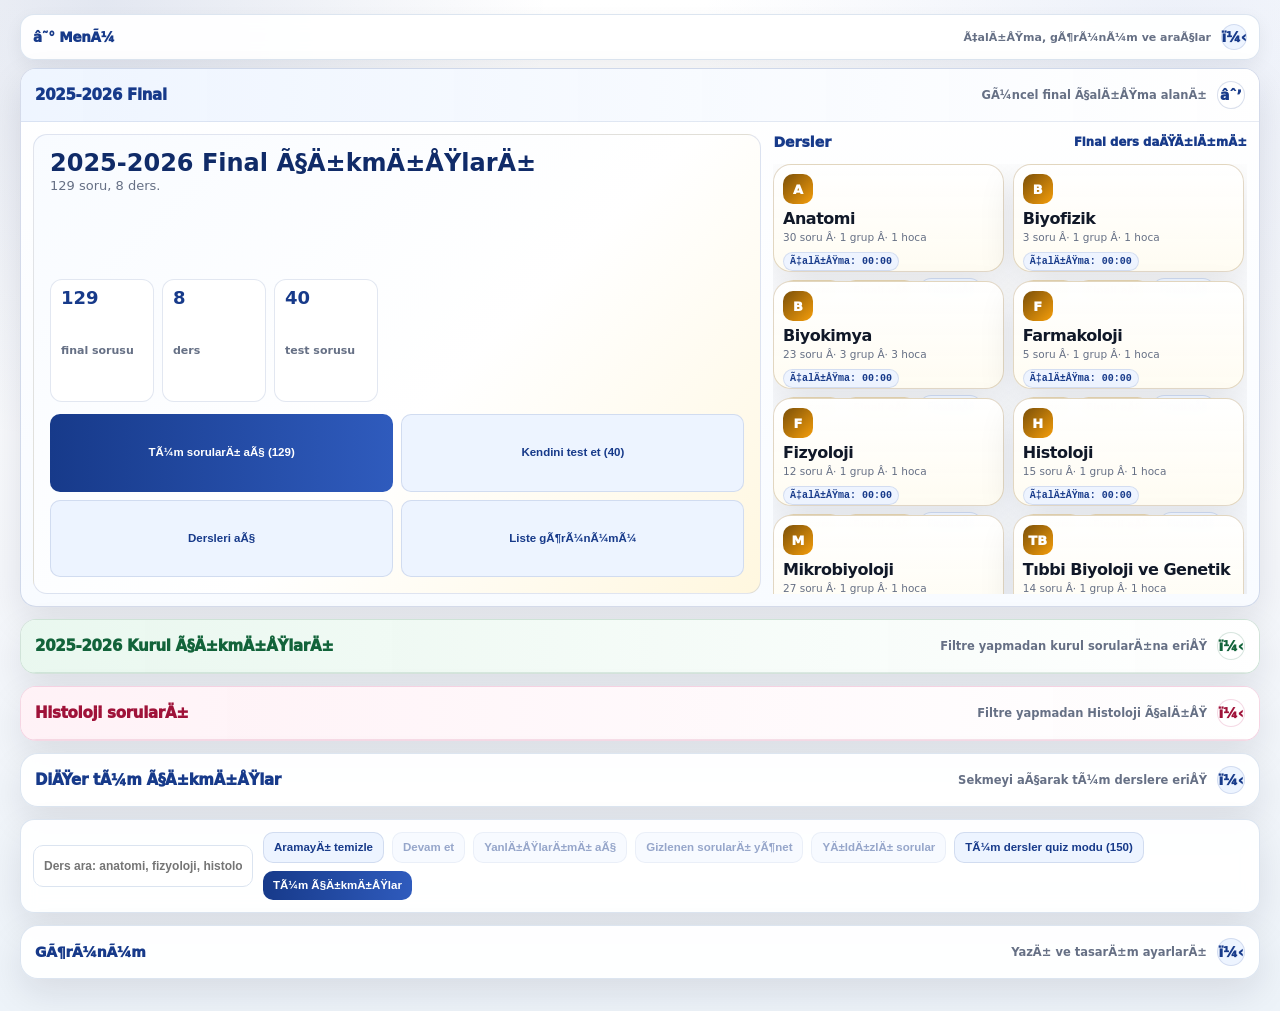
==== commit 1fbeb774: "Update index.html" ====
--- a/index.html
+++ b/index.html
@@ -1,9 +1,9 @@
-<!doctype html>
+﻿<!doctype html>
 <html lang="tr">
 <head>
   <meta charset="utf-8">
   <meta name="viewport" content="width=device-width, initial-scale=1">
-  <title>Etkileşimli Soru Bankası</title>
+  <title>EtkileÅŸimli Soru BankasÄ±</title>
   <style>
     :root{
       --bg:#f5f7fb;--text:#101828;--muted:#667085;--line:#dbe4f0;
@@ -174,7 +174,7 @@
     }
 
 
-    /* Normal görünüm genişlet/daralt modları */
+    /* Normal gÃ¶rÃ¼nÃ¼m geniÅŸlet/daralt modlarÄ± */
     body.question-wide-mode:not(.compact-mode) .wrap{
       width:min(1500px,calc(100% - 18px));
     }
@@ -209,7 +209,7 @@
       font-size:calc(var(--q-font) + 1px);
     }
 
-    /* Sade çözüm modu: soru, cevaplar ve işlem butonları öne çıkarılır. */
+    /* Sade Ã§Ã¶zÃ¼m modu: soru, cevaplar ve iÅŸlem butonlarÄ± Ã¶ne Ã§Ä±karÄ±lÄ±r. */
     body.compact-mode .hero,
     body.compact-mode #statusBox,
     body.compact-mode #manualDbBox,
@@ -330,12 +330,12 @@
     .all-q-actions{display:flex;gap:7px;flex-wrap:wrap;margin-top:9px}
     .all-q-actions button{padding:8px 9px;border-radius:10px;font-size:12px}
     .hidden-badge{background:var(--warnbg)!important;color:#7a4f08!important;border-color:rgba(122,79,8,.22)!important}
-    body.quiz-active-mode .active-filter-summary::before{content:"Quiz modu aktif · ";font-weight:900}
+    body.quiz-active-mode .active-filter-summary::before{content:"Quiz modu aktif Â· ";font-weight:900}
 
   
     #restoreHiddenBtn{display:none}
   
-    /* Tekli ekranı genişlet: yalnız soru, seçenekler, geri bildirim ve soru işlem butonları görünür. */
+    /* Tekli ekranÄ± geniÅŸlet: yalnÄ±z soru, seÃ§enekler, geri bildirim ve soru iÅŸlem butonlarÄ± gÃ¶rÃ¼nÃ¼r. */
     body.question-wide-mode:not(.compact-mode) .hero,
     body.question-wide-mode:not(.compact-mode) #statusBox,
     body.question-wide-mode:not(.compact-mode) #manualDbBox,
@@ -401,7 +401,7 @@
       display:inline-flex!important;
     }
 
-    /* Ana sayfada ayar panelleri kapalı durarak yer kaplamaz. */
+    /* Ana sayfada ayar panelleri kapalÄ± durarak yer kaplamaz. */
     .compact-settings-grid{
       align-items:start;
     }
@@ -425,7 +425,7 @@
       display:none;
     }
     .settings-summary::after{
-      content:"＋";
+      content:"ï¼‹";
       font-weight:950;
       color:var(--primary);
       background:var(--soft);
@@ -439,7 +439,7 @@
       flex:0 0 auto;
     }
     .collapsible-settings[open] .settings-summary::after{
-      content:"−";
+      content:"âˆ’";
     }
     .settings-summary span{
       font-size:14px;
@@ -521,7 +521,7 @@
       margin-top:8px;
     }
 
-    /* Ders seçildikten sonra: önce soru, sonra ayarlar/filtreler */
+    /* Ders seÃ§ildikten sonra: Ã¶nce soru, sonra ayarlar/filtreler */
     .app-view.active .toolbar{
       display:none!important;
     }
@@ -563,7 +563,7 @@
     }
 
   
-    /* Ders/soru ekranı açıkken ana sayfa üst bilgileri gizlenir. */
+    /* Ders/soru ekranÄ± aÃ§Ä±kken ana sayfa Ã¼st bilgileri gizlenir. */
     body.app-screen-active .hero,
     body.app-screen-active #statusBox,
     body.app-screen-active #manualDbBox{
@@ -574,7 +574,7 @@
     }
 
   
-    /* Ana sayfa ve soru ekranında gereksiz üst bilgiler kaldırıldı. */
+    /* Ana sayfa ve soru ekranÄ±nda gereksiz Ã¼st bilgiler kaldÄ±rÄ±ldÄ±. */
     body .hero{
       display:none!important;
     }
@@ -636,7 +636,7 @@
       display:none;
     }
     .top-menu-summary::after{
-      content:"＋";
+      content:"ï¼‹";
       font-weight:950;
       color:var(--primary);
       background:var(--soft);
@@ -650,7 +650,7 @@
       flex:0 0 auto;
     }
     .top-menu[open] .top-menu-summary::after{
-      content:"−";
+      content:"âˆ’";
     }
     .top-menu-summary span{
       font-size:13.5px;
@@ -690,7 +690,7 @@
       --q-font:13px; --opt-font:11.5px; --ui-font:11px; --meta-font:9.5px; --card-title:16px; --h1-size:21px; --line-q:1.38;
     }
 
-    /* Çok küçük + sade çözüm modu: en kompakt çalışma alanı */
+    /* Ã‡ok kÃ¼Ã§Ã¼k + sade Ã§Ã¶zÃ¼m modu: en kompakt Ã§alÄ±ÅŸma alanÄ± */
     body.compact-mode.font-xsmall .wrap{
       width:min(760px,calc(100% - 8px));
       margin:4px auto 10px;
@@ -790,7 +790,7 @@
       flex:0 1 auto;
     }
 
-    /* Sade çözüm modunun normal/küçük halinde de biraz daha az yer kaplaması */
+    /* Sade Ã§Ã¶zÃ¼m modunun normal/kÃ¼Ã§Ã¼k halinde de biraz daha az yer kaplamasÄ± */
     body.compact-mode:not(.font-xsmall) .wrap{
       width:min(820px,calc(100% - 10px));
       margin:6px auto 14px;
@@ -861,7 +861,7 @@
   
     body.no-question-active .floating-question-nav{display:none!important;}
   
-    /* Üst menüye taşınan soru araçları */
+    /* Ãœst menÃ¼ye taÅŸÄ±nan soru araÃ§larÄ± */
     .top-menu-subtools{
       display:inline-flex;
       position:relative;
@@ -882,11 +882,11 @@
       display:none;
     }
     .top-menu-subtools summary::after{
-      content:" ▾";
+      content:" â–¾";
       font-weight:950;
     }
     .top-menu-subtools[open] summary::after{
-      content:" ▴";
+      content:" â–´";
     }
     .top-menu-subtools-content{
       position:absolute;
@@ -908,12 +908,12 @@
       justify-content:center;
     }
 
-    /* Soru kartındaki ekstra işlem butonları gizlendi; işlemler üst menüde */
+    /* Soru kartÄ±ndaki ekstra iÅŸlem butonlarÄ± gizlendi; iÅŸlemler Ã¼st menÃ¼de */
     .question-top-actions{
       display:none!important;
     }
 
-    /* Soru ekranı filtresi kompakt ve açılır/kapanır */
+    /* Soru ekranÄ± filtresi kompakt ve aÃ§Ä±lÄ±r/kapanÄ±r */
     .compact-filter-panel{
       padding:0!important;
       overflow:hidden;
@@ -933,7 +933,7 @@
       display:none;
     }
     .compact-filter-summary::after{
-      content:"＋";
+      content:"ï¼‹";
       display:inline-flex;
       align-items:center;
       justify-content:center;
@@ -947,7 +947,7 @@
       flex:0 0 auto;
     }
     .compact-filter-panel[open] .compact-filter-summary::after{
-      content:"−";
+      content:"âˆ’";
     }
     .compact-filter-content{
       padding:0 9px 9px;
@@ -1234,7 +1234,7 @@
     }
 
   
-    /* İşaretlenen şık belirgin görünsün */
+    /* Ä°ÅŸaretlenen ÅŸÄ±k belirgin gÃ¶rÃ¼nsÃ¼n */
     .option.selected{
       border-color:rgba(23,58,138,.55)!important;
       background:#eef4ff!important;
@@ -1256,7 +1256,7 @@
       border-color:var(--primary)!important;
     }
     body.exam-mode .option.selected::after{
-      content:"Seçildi";
+      content:"SeÃ§ildi";
       justify-self:end;
       align-self:center;
       grid-column:2;
@@ -1276,7 +1276,7 @@
     }
 
   
-    /* Üst menüde diğer işlemler artık tek tek görünür */
+    /* Ãœst menÃ¼de diÄŸer iÅŸlemler artÄ±k tek tek gÃ¶rÃ¼nÃ¼r */
     .top-menu-content #menuWideToggleBtn,
     .top-menu-content #menuResetVisibleBtn,
     .top-menu-content #menuClearCacheBtn{
@@ -1303,7 +1303,7 @@
     }
 
   
-    /* Tekli soru çözümünde istenmeyen otomatik kaydırmayı azalt */
+    /* Tekli soru Ã§Ã¶zÃ¼mÃ¼nde istenmeyen otomatik kaydÄ±rmayÄ± azalt */
     .question-card,
     .question,
     .options,
@@ -1324,7 +1324,7 @@
     }
 
   
-    /* Soru üstündeki kısa bilgi alanı */
+    /* Soru Ã¼stÃ¼ndeki kÄ±sa bilgi alanÄ± */
     .question-mini-header{
       display:flex;
       align-items:center;
@@ -1483,7 +1483,7 @@
     }
 
   
-    /* Soru kartı sağ üst tam ekran ikonu */
+    /* Soru kartÄ± saÄŸ Ã¼st tam ekran ikonu */
     .question-fullscreen-btn{
       flex:0 0 auto;
       width:24px;
@@ -1515,7 +1515,7 @@
       border-color:var(--primary);
     }
 
-    /* Browser Fullscreen API çalıştığında */
+    /* Browser Fullscreen API Ã§alÄ±ÅŸtÄ±ÄŸÄ±nda */
     .question-card:fullscreen{
       width:100vw!important;
       height:100vh!important;
@@ -1571,7 +1571,7 @@
       border-radius:15px;
     }
 
-    /* Fullscreen API desteklenmezse CSS sınıfıyla yedek tam ekran */
+    /* Fullscreen API desteklenmezse CSS sÄ±nÄ±fÄ±yla yedek tam ekran */
     body.question-card-fullscreen{
       overflow:hidden;
       padding-bottom:0!important;
@@ -1681,7 +1681,7 @@
     }
 
   
-    /* Şüphe/dikkat/hata: soruyu ChatGPT'ye çözdürme butonu */
+    /* ÅÃ¼phe/dikkat/hata: soruyu ChatGPT'ye Ã§Ã¶zdÃ¼rme butonu */
     .question-chatgpt-btn{
       flex:0 0 auto;
       width:24px;
@@ -1722,7 +1722,7 @@
     }
 
   
-    /* Sayfa içi ChatGPT webview penceresi */
+    /* Sayfa iÃ§i ChatGPT webview penceresi */
     .chatgpt-webview-modal{
       position:fixed;
       inset:0;
@@ -1833,7 +1833,7 @@
     }
 
   
-    /* Daha küçük soru üst bilgi alanı + yıldız */
+    /* Daha kÃ¼Ã§Ã¼k soru Ã¼st bilgi alanÄ± + yÄ±ldÄ±z */
     .question-mini-header{
       padding:3px 5px!important;
       min-height:24px!important;
@@ -1914,7 +1914,7 @@
       }
     }
 
-    /* Tam ekran + yatay ekran düzeltmesi */
+    /* Tam ekran + yatay ekran dÃ¼zeltmesi */
     .question-card:fullscreen,
     body.question-card-fullscreen .question-card{
       height:100dvh!important;
@@ -2007,7 +2007,7 @@
     }
 
   
-    /* Minimal düzeltme: yalnızca mavi bilgi alanı biraz küçültüldü */
+    /* Minimal dÃ¼zeltme: yalnÄ±zca mavi bilgi alanÄ± biraz kÃ¼Ã§Ã¼ltÃ¼ldÃ¼ */
     .question-mini-header{
       padding:4px 6px!important;
       min-height:27px!important;
@@ -2040,7 +2040,7 @@
     }
 
   
-    /* Ana sayfa ders kartı butonları kompakt düzeltme */
+    /* Ana sayfa ders kartÄ± butonlarÄ± kompakt dÃ¼zeltme */
     .course-card{
       min-height:108px!important;
       padding:9px!important;
@@ -2111,7 +2111,7 @@
     }
 
   
-    /* Tablet/tam ekran alt gezinme düzeltmesi */
+    /* Tablet/tam ekran alt gezinme dÃ¼zeltmesi */
     .question-card:fullscreen .floating-question-nav,
     body.question-card-fullscreen .floating-question-nav{
       position:fixed!important;
@@ -2145,7 +2145,7 @@
       padding-bottom:76px!important;
     }
 
-    /* Öncüllü soru görünümü */
+    /* Ã–ncÃ¼llÃ¼ soru gÃ¶rÃ¼nÃ¼mÃ¼ */
     .question-lead{
       margin-bottom:8px;
     }
@@ -2182,7 +2182,7 @@
       overflow-wrap:anywhere;
     }
 
-    /* Mavi alandaki soru seçme menüsü */
+    /* Mavi alandaki soru seÃ§me menÃ¼sÃ¼ */
     .question-jump-menu{
       flex:0 0 auto;
       position:relative;
@@ -2271,7 +2271,7 @@
       border-color:rgba(122,79,8,.22);
     }
 
-    /* Sayfaya sığdırma: tam ekranda biraz daha kompakt */
+    /* Sayfaya sÄ±ÄŸdÄ±rma: tam ekranda biraz daha kompakt */
     .question-card:fullscreen .question,
     body.question-card-fullscreen .question-card .question{
       font-size:clamp(13px, 1.8vw, 18px)!important;
@@ -2380,7 +2380,7 @@
     }
 
   
-    /* Google Font + daha kompakt soru çözüm görünümü */
+    /* Google Font + daha kompakt soru Ã§Ã¶zÃ¼m gÃ¶rÃ¼nÃ¼mÃ¼ */
     body{
       font-family:"Inter", "Noto Sans", ui-sans-serif, system-ui, -apple-system, BlinkMacSystemFont, "Segoe UI", Arial, sans-serif!important;
     }
@@ -2445,7 +2445,7 @@
       margin-top:7px!important;
     }
 
-    /* Öncüllü soru fontu yenilendi */
+    /* Ã–ncÃ¼llÃ¼ soru fontu yenilendi */
     .premise-list{
       font-family:"Noto Sans", "Inter", ui-sans-serif, system-ui, sans-serif!important;
       gap:5px!important;
@@ -2476,7 +2476,7 @@
       font-weight:500!important;
     }
 
-    /* Alttaki ana butonlar biraz daha küçük */
+    /* Alttaki ana butonlar biraz daha kÃ¼Ã§Ã¼k */
     .floating-question-nav{
       padding:6px!important;
       gap:6px!important;
@@ -2489,7 +2489,7 @@
       border-radius:10px!important;
     }
 
-    /* Tam ekran ve yatay ekranda sayfaya daha iyi sığdır */
+    /* Tam ekran ve yatay ekranda sayfaya daha iyi sÄ±ÄŸdÄ±r */
     .question-card:fullscreen,
     body.question-card-fullscreen .question-card{
       padding:7px 8px 64px!important;
@@ -2610,7 +2610,7 @@
     }
 
   
-    /* Çalışma süresi göstergeleri */
+    /* Ã‡alÄ±ÅŸma sÃ¼resi gÃ¶stergeleri */
     .question-study-time-badge{
       flex:0 0 auto;
       display:inline-flex;
@@ -2699,7 +2699,7 @@
                  linear-gradient(180deg,#fff 0%,#fff7f8 56%,#fdecef 100%);
     }
 
-    /* Çalışma geçmişi açılır menüsü */
+    /* Ã‡alÄ±ÅŸma geÃ§miÅŸi aÃ§Ä±lÄ±r menÃ¼sÃ¼ */
     .question-history-menu{
       flex:0 0 auto;
       position:relative;
@@ -2789,7 +2789,7 @@
       background:#fbfdff;
     }
 
-    /* Performans ve açılış optimizasyonu */
+    /* Performans ve aÃ§Ä±lÄ±ÅŸ optimizasyonu */
     .course-grid,
     .all-list,
     .question-jump-menu-grid{
@@ -2811,7 +2811,7 @@
     }
 
   
-    /* Öncül etiketi: arka planı genişletmeden roman numarasının hemen başında göster */
+    /* Ã–ncÃ¼l etiketi: arka planÄ± geniÅŸletmeden roman numarasÄ±nÄ±n hemen baÅŸÄ±nda gÃ¶ster */
     .premise-list.premise-highlighted{
       background:#f8fafc!important;
       border-color:rgba(23,58,138,.14)!important;
@@ -2871,7 +2871,7 @@
     }
 
   
-    /* GÜÇLÜ DÜZELTME: açılışta yalnızca yükleme ekranı görünsün */
+    /* GÃœÃ‡LÃœ DÃœZELTME: aÃ§Ä±lÄ±ÅŸta yalnÄ±zca yÃ¼kleme ekranÄ± gÃ¶rÃ¼nsÃ¼n */
     body.is-loading .wrap{
       opacity:0!important;
       visibility:hidden!important;
@@ -2916,7 +2916,7 @@
     }
     @keyframes loaderSpinFinal{to{transform:rotate(360deg)}}
 
-    /* GÜÇLÜ DÜZELTME: menüler sayfayla birlikte kaysın, sticky/floating olmasın */
+    /* GÃœÃ‡LÃœ DÃœZELTME: menÃ¼ler sayfayla birlikte kaysÄ±n, sticky/floating olmasÄ±n */
     body.app-screen-active .top-menu,
     body.compact-mode .compact-actionbar,
     .all-list-header,
@@ -2934,7 +2934,7 @@
       padding-right:0!important;
     }
 
-    /* Tek yukarı çıkma butonu */
+    /* Tek yukarÄ± Ã§Ä±kma butonu */
     .scroll-top-fab{
       position:fixed!important;
       right:16px!important;
@@ -2960,7 +2960,7 @@
     }
 
   
-    /* İstenmeyen/gizlenen soru düzenleme penceresi */
+    /* Ä°stenmeyen/gizlenen soru dÃ¼zenleme penceresi */
     .question-edit-modal{
       position:fixed;
       inset:0;
@@ -3097,7 +3097,7 @@
       border-color:var(--primary)!important;
     }
 
-    /* Estetik mola ekranı */
+    /* Estetik mola ekranÄ± */
     .break-modal{
       position:fixed;
       inset:0;
@@ -3189,7 +3189,7 @@
     }
 
   
-    /* Mola ikonunun tam ekran / geniş ekran görünürlüğünü kesinleştir */
+    /* Mola ikonunun tam ekran / geniÅŸ ekran gÃ¶rÃ¼nÃ¼rlÃ¼ÄŸÃ¼nÃ¼ kesinleÅŸtir */
     .question-mini-header .question-break-btn{
       display:none!important;
       align-items:center!important;
@@ -3224,7 +3224,7 @@
     }
 
   
-    /* Kullanıcı tarafından düzenlenen soru göstergeleri */
+    /* KullanÄ±cÄ± tarafÄ±ndan dÃ¼zenlenen soru gÃ¶stergeleri */
     .question-edited-badge{
       flex:0 0 auto;
       display:inline-flex;
@@ -3272,7 +3272,7 @@
     }
 
   
-    /* İstenmeyen soru onayı: tam ekrandan çıkmadan question-card içinde gösterilir */
+    /* Ä°stenmeyen soru onayÄ±: tam ekrandan Ã§Ä±kmadan question-card iÃ§inde gÃ¶sterilir */
     .question-card{
       position:relative;
     }
@@ -3381,7 +3381,7 @@
     }
 
   
-    /* Fullscreen içinde mola ve istenmeyen onay modallarını görünür tut */
+    /* Fullscreen iÃ§inde mola ve istenmeyen onay modallarÄ±nÄ± gÃ¶rÃ¼nÃ¼r tut */
     .question-card .break-modal,
     .question-card .unwanted-confirm-modal,
     .question-card:fullscreen .break-modal,
@@ -3417,7 +3417,7 @@
     }
 
   
-    /* Tam ekran açıklama/spot ikonu */
+    /* Tam ekran aÃ§Ä±klama/spot ikonu */
     .question-info-toggle-btn{
       display:none!important;
       flex:0 0 auto;
@@ -3442,7 +3442,7 @@
       display:inline-flex!important;
     }
 
-    /* Bilmiyorum etiketi ve sonuç gözden geçirme */
+    /* Bilmiyorum etiketi ve sonuÃ§ gÃ¶zden geÃ§irme */
     .unknown-btn.active{
       background:#fff7df!important;
       color:#7a4f08!important;
@@ -3483,7 +3483,7 @@
     }
 
   
-    /* FINAL-RESTORE: ek tema ve tasarım modelleri */
+    /* FINAL-RESTORE: ek tema ve tasarÄ±m modelleri */
     body.theme-teal{--primary:#0f6674;--primary2:#1495a8;--soft:#e8fbfd;background:linear-gradient(180deg,#fff 0%,#f3fcfd 56%,#e7f8fb 100%)}
     body.theme-amber{--primary:#8a4f08;--primary2:#d18818;--soft:#fff6e4;background:linear-gradient(180deg,#fff 0%,#fffaf0 56%,#fff1d6 100%)}
     body.theme-slate{--primary:#334155;--primary2:#64748b;--soft:#f1f5f9;background:linear-gradient(180deg,#fff 0%,#f8fafc 56%,#eef2f7 100%)}
@@ -3508,7 +3508,7 @@
     body.design-dense .question{padding:8px 9px!important;font-size:13px!important;line-height:1.32!important}
     body.design-dense .option{padding:7px 8px!important}
 
-    /* FINAL-RESTORE: yükleme ekranı görünür */
+    /* FINAL-RESTORE: yÃ¼kleme ekranÄ± gÃ¶rÃ¼nÃ¼r */
     body.is-loading .wrap{opacity:0!important;visibility:hidden!important;pointer-events:none!important}
     .initial-loading-overlay{position:fixed!important;inset:0!important;z-index:99999!important;display:flex!important;align-items:center!important;justify-content:center!important;background:radial-gradient(circle at 18% 12%, rgba(23,58,138,.18), transparent 24rem),radial-gradient(circle at 84% 2%, rgba(47,91,189,.13), transparent 28rem),linear-gradient(180deg,#fff 0%,var(--bg) 100%)!important}
     .initial-loading-overlay.hidden{display:none!important}
@@ -3516,7 +3516,7 @@
     .loader-ring{width:52px!important;height:52px!important;border-radius:50%!important;border:5px solid var(--soft)!important;border-top-color:var(--primary)!important;border-right-color:var(--primary2)!important;animation:loaderSpinRestore .62s linear infinite!important}
     @keyframes loaderSpinRestore{to{transform:rotate(360deg)}}
 
-    /* FINAL-RESTORE: fullscreen sonuç/analiz penceresi */
+    /* FINAL-RESTORE: fullscreen sonuÃ§/analiz penceresi */
     .fullscreen-results-modal{position:fixed!important;inset:0!important;z-index:2147483000!important;width:100vw!important;height:100vh!important;display:flex;align-items:center;justify-content:center;padding:12px;background:rgba(15,23,42,.55);backdrop-filter:blur(10px);-webkit-backdrop-filter:blur(10px)}
     .fullscreen-results-modal.hidden{display:none!important}
     .fullscreen-results-card{width:min(760px, calc(100vw - 22px));max-height:min(92vh, 880px);overflow:hidden;display:flex;flex-direction:column;border-radius:24px;background:#fff;border:1px solid rgba(255,255,255,.65);box-shadow:0 28px 80px rgba(15,23,42,.34)}
@@ -3530,7 +3530,7 @@
     .fullscreen-review{overflow:auto;padding:10px 12px 14px;max-height:58vh}
     body.theme-dark .fullscreen-results-card,body.theme-midnight .fullscreen-results-card{background:rgba(15,23,42,.97);border-color:rgba(148,163,184,.24);color:var(--text)}
 
-    /* FINAL-RESTORE: alt butonlar tek sıra ve cevap kutusu buton arkasında kalmasın */
+    /* FINAL-RESTORE: alt butonlar tek sÄ±ra ve cevap kutusu buton arkasÄ±nda kalmasÄ±n */
     .floating-question-nav{display:grid!important;grid-template-columns:.86fr 1.05fr 1fr .86fr!important;gap:5px!important;align-items:stretch!important}
     .floating-question-nav button{min-width:0!important;white-space:nowrap!important;overflow:hidden!important;text-overflow:ellipsis!important;padding:6px 5px!important;font-size:10.8px!important;min-height:34px!important;border-radius:9px!important}
     .question-card:fullscreen,body.question-card-fullscreen .question-card{padding-bottom:68px!important}
@@ -3538,7 +3538,7 @@
     .question-card:fullscreen .floating-question-nav,body.question-card-fullscreen .floating-question-nav{grid-template-columns:.86fr 1.05fr 1fr .86fr!important;padding:5px max(5px, env(safe-area-inset-right)) calc(5px + env(safe-area-inset-bottom)) max(5px, env(safe-area-inset-left))!important;gap:4px!important}
     .question-card:fullscreen .floating-question-nav button,body.question-card-fullscreen .floating-question-nav button{min-height:32px!important;padding:4px 4px!important;font-size:10px!important;border-radius:8px!important}
 
-    /* FINAL-RESTORE: mola ve açıklama ikonları */
+    /* FINAL-RESTORE: mola ve aÃ§Ä±klama ikonlarÄ± */
     .question-mini-header .question-break-btn{display:none!important;align-items:center!important;justify-content:center!important;width:24px!important;height:24px!important;min-width:24px!important;flex:0 0 24px!important;border-radius:999px!important;border:1px solid rgba(122,79,8,.22)!important;background:#fff7df!important;color:#7a4f08!important;font-size:13px!important;font-weight:950!important;line-height:1!important;padding:0!important;box-shadow:0 2px 6px rgba(15,23,42,.08)!important;cursor:pointer!important}
     body.question-card-fullscreen .question-mini-header .question-break-btn,body.question-wide-mode .question-mini-header .question-break-btn,.question-card:fullscreen .question-break-btn,.question-mini-header .question-break-btn.break-visible{display:inline-flex!important;visibility:visible!important;opacity:1!important}
     .question-info-toggle-btn{display:none!important;flex:0 0 auto;width:24px!important;height:24px!important;min-width:24px!important;align-items:center!important;justify-content:center!important;border:1px solid rgba(23,58,138,.18)!important;border-radius:999px!important;background:#fff!important;color:var(--primary)!important;box-shadow:0 2px 6px rgba(15,23,42,.08)!important;padding:0!important;font-size:12px!important;line-height:1!important;cursor:pointer!important}
@@ -3549,7 +3549,7 @@
     @media (max-width:560px){.floating-question-nav{grid-template-columns:.85fr 1.06fr 1fr .85fr!important;gap:3px!important}.floating-question-nav button{font-size:9.2px!important;padding:4px 2px!important;min-height:31px!important}.fullscreen-results-score{grid-template-columns:1fr;justify-items:center}.fullscreen-results-actions{justify-content:center}.fullscreen-results-card{border-radius:18px}}
 
   
-    /* OPTIMIZE-FIX: loader yalnız gerçek ilk yüklemede görünür */
+    /* OPTIMIZE-FIX: loader yalnÄ±z gerÃ§ek ilk yÃ¼klemede gÃ¶rÃ¼nÃ¼r */
     body:not(.is-loading) .initial-loading-overlay{
       display:none!important;
     }
@@ -3558,7 +3558,7 @@
     }
 
   
-    /* Ana sayfa ayrımı: 2025-2026 Final / Diğer tüm çıkmışlar */
+    /* Ana sayfa ayrÄ±mÄ±: 2025-2026 Final / DiÄŸer tÃ¼m Ã§Ä±kmÄ±ÅŸlar */
     .final-fast-panel{
       padding:12px;
       margin-bottom:12px;
@@ -3628,7 +3628,7 @@
       display:none;
     }
     .all-courses-summary::after{
-      content:"＋";
+      content:"ï¼‹";
       font-weight:950;
       color:var(--primary);
       background:var(--soft);
@@ -3642,7 +3642,7 @@
       flex:0 0 auto;
     }
     .all-courses-panel[open] .all-courses-summary::after{
-      content:"−";
+      content:"âˆ’";
     }
     .all-courses-summary span{
       font-size:15px;
@@ -3673,7 +3673,7 @@
     }
 
   
-    /* Kapalı ana sayfa sekmeleri: final ve diğer çıkmışlar */
+    /* KapalÄ± ana sayfa sekmeleri: final ve diÄŸer Ã§Ä±kmÄ±ÅŸlar */
     .final-collapsible-panel{
       padding:0!important;
       overflow:hidden;
@@ -3694,7 +3694,7 @@
       display:none;
     }
     .final-fast-summary::after{
-      content:"＋";
+      content:"ï¼‹";
       font-weight:950;
       color:#7a4f08;
       background:#fff7df;
@@ -3708,7 +3708,7 @@
       flex:0 0 auto;
     }
     .final-collapsible-panel[open] .final-fast-summary::after{
-      content:"−";
+      content:"âˆ’";
     }
     .final-fast-summary span{
       font-size:15px;
@@ -3730,7 +3730,7 @@
     }
 
   
-    /* Final sekmesi soru15(1).db referans setiyle eşleşen güncel final soruları içindir */
+    /* Final sekmesi soru15(1).db referans setiyle eÅŸleÅŸen gÃ¼ncel final sorularÄ± iÃ§indir */
     .final-fast-panel .subtitle::after{
       content:"";
     }
@@ -3992,487 +3992,14 @@
       }
     }
 
-    /* REDESIGN 2026: clean responsive interface */
-    :root{
-      --bg:#eef3f8;
-      --text:#172033;
-      --muted:#64748b;
-      --line:#d7e0ea;
-      --primary:#1d4f91;
-      --primary2:#2870c8;
-      --soft:#eef6ff;
-      --shadow:0 8px 22px rgba(15,23,42,.075);
-      --radius:10px;
-    }
-    body{
-      background:
-        linear-gradient(180deg,#f8fafc 0%,#eef3f8 44%,#e8eef5 100%)!important;
-      color:var(--text)!important;
-      font-size:14px;
-    }
-    .wrap{
-      width:min(1380px,calc(100% - 28px))!important;
-      margin:10px auto 28px!important;
-    }
-    .panel,
-    .course-card,
-    .all-q-card,
-    .question-card{
-      border-radius:10px!important;
-      border:1px solid var(--line)!important;
-      box-shadow:var(--shadow)!important;
-      background:#fff!important;
-      backdrop-filter:none!important;
-    }
-    button{
-      min-height:40px!important;
-      padding:9px 12px!important;
-      border-radius:9px!important;
-      font-size:12px!important;
-      line-height:1.15!important;
-      display:inline-flex;
-      align-items:center;
-      justify-content:center;
-      gap:6px;
-      white-space:normal;
-      text-align:center;
-    }
-    .primary{
-      background:#1d4f91!important;
-      color:#fff!important;
-      border:1px solid #1d4f91!important;
-    }
-    .secondary{
-      background:#f8fafc!important;
-      color:#1d4f91!important;
-      border:1px solid #cfdae8!important;
-    }
-    .danger{
-      background:#fff1f2!important;
-      color:#9f1239!important;
-      border:1px solid #fecdd3!important;
-    }
-    .top-menu{
-      position:sticky!important;
-      top:8px!important;
-      z-index:100!important;
-      margin-bottom:12px!important;
-    }
-    .top-menu-summary{
-      padding:10px 12px!important;
-      min-height:48px;
-      border-radius:10px!important;
-      background:#fff!important;
-    }
-    .top-menu-summary span{
-      font-size:15px!important;
-      letter-spacing:0!important;
-    }
-    .top-menu-content{
-      padding:10px!important;
-      gap:10px!important;
-      background:#f8fafc;
-      border-top:1px solid var(--line);
-    }
-    .top-menu-group{
-      border-radius:9px!important;
-      background:#fff!important;
-      padding:8px!important;
-    }
-    .top-menu-group button{
-      min-height:36px!important;
-      justify-content:flex-start!important;
-      text-align:left!important;
-      font-size:11.5px!important;
-    }
-    .landing{
-      display:grid!important;
-      gap:12px!important;
-    }
-    .final-collapsible-panel,
-    .all-courses-panel{
-      overflow:hidden!important;
-      margin:0!important;
-    }
-    .final-fast-summary,
-    .all-courses-summary{
-      min-height:52px;
-      padding:12px 14px!important;
-      border-radius:10px 10px 0 0!important;
-      background:#f8fafc!important;
-      color:#172033!important;
-    }
-    .final-fast-summary span,
-    .all-courses-summary span{
-      font-size:15px!important;
-      letter-spacing:0!important;
-    }
-    .final-fast-summary small,
-    .all-courses-summary small{
-      font-size:11px!important;
-      color:#64748b!important;
-    }
-    .final-fast-content,
-    .all-courses-content{
-      padding:12px!important;
-    }
-    .final-dashboard{
-      grid-template-columns:minmax(0,.9fr) minmax(320px,1.1fr)!important;
-      gap:12px!important;
-      align-items:stretch!important;
-    }
-    .final-hero-block{
-      min-height:100%;
-      padding:14px!important;
-      border-radius:10px!important;
-      background:#fff!important;
-      border:1px solid var(--line)!important;
-    }
-    .final-hero-block h2{
-      font-size:22px!important;
-      line-height:1.12!important;
-      letter-spacing:0!important;
-      color:#172033!important;
-    }
-    .final-stat-row{
-      display:grid!important;
-      grid-template-columns:repeat(3,minmax(0,1fr))!important;
-      gap:8px!important;
-    }
-    .final-stat{
-      min-width:0!important;
-      border-radius:9px!important;
-      padding:10px!important;
-      background:#f8fafc!important;
-    }
-    .final-stat b{
-      font-size:20px!important;
-      color:#1d4f91!important;
-    }
-    .final-action-grid{
-      display:grid!important;
-      grid-template-columns:repeat(2,minmax(0,1fr))!important;
-      gap:8px!important;
-    }
-    .final-action-grid button{
-      width:100%;
-      min-height:44px!important;
-    }
-    .final-course-shell{
-      padding:12px;
-      border:1px solid var(--line);
-      border-radius:10px;
-      background:#f8fafc;
-    }
-    .final-course-grid,
-    .course-grid{
-      grid-template-columns:repeat(auto-fit,minmax(190px,1fr))!important;
-      gap:10px!important;
-    }
-    .final-course-grid,
-    .quick-group-grid{
-      max-height:360px!important;
-      scrollbar-width:thin;
-    }
-    .course-card{
-      min-height:132px!important;
-      padding:12px!important;
-      display:grid!important;
-      grid-template-rows:1fr auto;
-      gap:10px;
-    }
-    .course-card:hover,
-    .quick-group-btn:hover{
-      transform:none!important;
-      box-shadow:0 10px 24px rgba(15,23,42,.10)!important;
-    }
-    .course-icon{
-      width:34px!important;
-      height:34px!important;
-      border-radius:8px!important;
-      margin-bottom:8px!important;
-    }
-    .course-card h2{
-      font-size:16px!important;
-      line-height:1.2!important;
-      letter-spacing:0!important;
-    }
-    .course-meta{
-      gap:6px!important;
-    }
-    .chip{
-      border-radius:999px!important;
-      padding:5px 8px!important;
-      font-size:10.8px!important;
-    }
-    .home-actions-panel{
-      grid-template-columns:minmax(240px,1fr) auto!important;
-      padding:10px!important;
-      gap:10px!important;
-    }
-    .home-actions-group{
-      display:grid!important;
-      grid-template-columns:repeat(7,minmax(82px,auto))!important;
-      gap:7px!important;
-    }
-    .home-actions-group button{
-      min-height:38px!important;
-    }
-    input.search,
-    select{
-      min-height:40px!important;
-      border-radius:9px!important;
-      font-size:12.5px!important;
-      background:#fff!important;
-    }
-    .settings-grid.compact-settings-grid{
-      margin-top:0!important;
-    }
-    .app-view.active{
-      display:grid!important;
-      gap:10px!important;
-    }
-    .top-nav{
-      position:sticky!important;
-      top:8px!important;
-      z-index:80!important;
-      display:grid!important;
-      grid-template-columns:auto minmax(0,1fr) auto auto auto!important;
-      gap:8px!important;
-      padding:8px!important;
-    }
-    .top-nav-title{
-      align-self:center;
-      font-size:14px!important;
-    }
-    .toolbar{
-      padding:8px 10px!important;
-    }
-    .layout{
-      grid-template-columns:minmax(0,1fr) 310px!important;
-      gap:10px!important;
-    }
-    .question-card{
-      padding:14px!important;
-    }
-    .question-mini-header{
-      gap:6px!important;
-      margin-bottom:10px!important;
-    }
-    .question{
-      border-radius:10px!important;
-      border-left:4px solid #2870c8!important;
-      padding:16px!important;
-      background:#fbfdff!important;
-      font-size:clamp(17px,1.25vw,20px)!important;
-      line-height:1.68!important;
-      font-weight:600!important;
-      color:#172033!important;
-    }
-    .options{
-      gap:9px!important;
-    }
-    .option{
-      min-height:52px;
-      border-radius:10px!important;
-      padding:11px!important;
-      grid-template-columns:32px 1fr!important;
-    }
-    .letter{
-      width:30px!important;
-      height:30px!important;
-      border-radius:8px!important;
-    }
-    .option-text{
-      font-size:clamp(14px,1vw,16px)!important;
-      line-height:1.58!important;
-    }
-    .question-top-actions{
-      display:flex!important;
-      gap:8px!important;
-      flex-wrap:wrap!important;
-    }
-    .floating-question-nav{
-      grid-template-columns:repeat(4,minmax(0,1fr))!important;
-      gap:7px!important;
-    }
-    .floating-question-nav button{
-      min-height:42px!important;
-      font-size:11.5px!important;
-    }
-    .side-panel{
-      top:70px!important;
-      border-radius:10px!important;
-    }
-    .all-list-header{
-      top:8px!important;
-      padding:10px!important;
-      border-radius:10px!important;
-      display:grid!important;
-      grid-template-columns:minmax(0,1fr) auto!important;
-      gap:10px!important;
-    }
-    .list-export-actions{
-      display:grid!important;
-      grid-template-columns:repeat(5,auto)!important;
-      gap:7px!important;
-    }
-    .all-list{
-      gap:10px!important;
-      max-height:calc(100vh - 132px)!important;
-    }
-    .all-q-card{
-      padding:12px!important;
-      border-radius:10px!important;
-    }
-    .all-q-question{
-      border-radius:9px!important;
-      line-height:1.62!important;
-    }
-    .quick-group-btn{
-      border-radius:9px!important;
-      min-height:52px!important;
-    }
-    @media (min-width:980px) and (max-width:1240px){
-      .wrap{
-        width:min(1120px,calc(100% - 24px))!important;
-      }
-      .final-dashboard{
-        grid-template-columns:1fr!important;
-      }
-      .home-actions-panel{
-        grid-template-columns:1fr!important;
-      }
-      .home-actions-group{
-        grid-template-columns:repeat(4,minmax(0,1fr))!important;
-      }
-      .layout{
-        grid-template-columns:minmax(0,1fr) 280px!important;
-      }
-    }
-    @media (max-width:979px){
-      .wrap{
-        width:min(820px,calc(100% - 18px))!important;
-        margin-top:8px!important;
-      }
-      .top-menu{
-        top:6px!important;
-      }
-      .top-menu-content{
-        grid-template-columns:1fr!important;
-      }
-      .final-dashboard,
-      .home-actions-panel,
-      .layout,
-      .all-list-header{
-        grid-template-columns:1fr!important;
-      }
-      .home-actions-group{
-        grid-template-columns:repeat(3,minmax(0,1fr))!important;
-      }
-      .top-nav{
-        grid-template-columns:1fr 1fr!important;
-      }
-      .top-nav-title{
-        grid-column:1 / -1;
-        order:-1;
-      }
-      .side-panel{
-        position:static!important;
-        max-height:none!important;
-      }
-      .list-export-actions{
-        grid-template-columns:repeat(3,minmax(0,1fr))!important;
-      }
-    }
-    @media (max-width:620px){
-      body.font-normal{
-        --q-font:17px;
-        --opt-font:14px;
-        --ui-font:13px;
-        --line-q:1.62;
-      }
-      .wrap{
-        width:calc(100% - 12px)!important;
-        margin-top:6px!important;
-      }
-      .top-menu-summary small,
-      .final-fast-summary small,
-      .all-courses-summary small{
-        display:none!important;
-      }
-      .final-fast-summary,
-      .all-courses-summary{
-        min-height:46px!important;
-        padding:10px 12px!important;
-      }
-      .final-fast-content,
-      .all-courses-content{
-        padding:8px!important;
-      }
-      .final-hero-block,
-      .final-course-shell{
-        padding:10px!important;
-      }
-      .final-hero-block h2{
-        font-size:19px!important;
-      }
-      .final-stat-row,
-      .final-action-grid,
-      .home-actions-group,
-      .list-export-actions,
-      .floating-question-nav{
-        grid-template-columns:1fr 1fr!important;
-      }
-      .final-stat{
-        padding:8px!important;
-      }
-      .final-stat b{
-        font-size:17px!important;
-      }
-      .course-grid,
-      .final-course-grid{
-        grid-template-columns:1fr!important;
-      }
-      .course-card{
-        min-height:112px!important;
-      }
-      .home-actions-panel{
-        padding:8px!important;
-      }
-      .question-card{
-        padding:10px!important;
-      }
-      .question{
-        padding:12px!important;
-        font-size:17px!important;
-      }
-      .option{
-        grid-template-columns:30px 1fr!important;
-        padding:10px!important;
-      }
-      .top-nav{
-        position:static!important;
-      }
-      .top-nav button,
-      .home-actions-group button,
-      .final-action-grid button{
-        min-height:42px!important;
-      }
-      .all-list{
-        max-height:none!important;
-        overflow:visible!important;
-      }
-    }
-
   </style>
 </head>
 <body class="font-normal is-loading">
   <section class="initial-loading-overlay" id="initialLoadingOverlay" aria-live="polite" aria-busy="true">
     <div class="initial-loading-card">
       <div class="loader-ring" aria-hidden="true"></div>
-      <b>Soru bankası hazırlanıyor</b>
-      <span id="initialLoadingText">Database dosyaları kontrol ediliyor...</span>
+      <b>Soru bankasÄ± hazÄ±rlanÄ±yor</b>
+      <span id="initialLoadingText">Database dosyalarÄ± kontrol ediliyor...</span>
     </div>
   </section>
   
@@ -4480,39 +4007,39 @@
 
     <details class="top-menu panel" id="topMenu">
       <summary class="top-menu-summary">
-        <span>☰ Menü</span>
-        <small>Çalışma, görünüm ve araçlar</small>
+        <span>â˜° MenÃ¼</span>
+        <small>Ã‡alÄ±ÅŸma, gÃ¶rÃ¼nÃ¼m ve araÃ§lar</small>
       </summary>
       <div class="top-menu-content">
         <div class="top-menu-group">
-          <div class="top-menu-group-title">Çalışma</div>
+          <div class="top-menu-group-title">Ã‡alÄ±ÅŸma</div>
           <button class="secondary" id="menuHomeBtn" type="button">Ana sayfa</button>
-          <button class="secondary" id="menuShowAllBtn" type="button">Tüm sorular</button>
-          <button class="secondary" id="menuStarredBtn" type="button">Yıldızlılar</button>
-          <button class="secondary" id="menuExamBtn" type="button">Sınav modu</button>
+          <button class="secondary" id="menuShowAllBtn" type="button">TÃ¼m sorular</button>
+          <button class="secondary" id="menuStarredBtn" type="button">YÄ±ldÄ±zlÄ±lar</button>
+          <button class="secondary" id="menuExamBtn" type="button">SÄ±nav modu</button>
         </div>
         <div class="top-menu-group">
-          <div class="top-menu-group-title">Görünüm</div>
-          <button class="secondary" id="menuViewBtn" type="button">Görünüm ayarları</button>
-          <button class="secondary" id="menuInfoBtn" type="button">Açıklama/spot</button>
+          <div class="top-menu-group-title">GÃ¶rÃ¼nÃ¼m</div>
+          <button class="secondary" id="menuViewBtn" type="button">GÃ¶rÃ¼nÃ¼m ayarlarÄ±</button>
+          <button class="secondary" id="menuInfoBtn" type="button">AÃ§Ä±klama/spot</button>
           <button class="secondary" id="menuWideToggleBtn" type="button">Tekli ekran</button>
-          <button class="secondary" id="menuShuffleBtn" type="button">Karışık sıra</button>
+          <button class="secondary" id="menuShuffleBtn" type="button">KarÄ±ÅŸÄ±k sÄ±ra</button>
         </div>
         <div class="top-menu-group">
-          <div class="top-menu-group-title">Araçlar</div>
-          <button class="secondary hidden" id="menuSourceBtn" type="button">Kaynak seçimi</button>
+          <div class="top-menu-group-title">AraÃ§lar</div>
+          <button class="secondary hidden" id="menuSourceBtn" type="button">Kaynak seÃ§imi</button>
           <button class="secondary" id="menuDuplicateBtn" type="button">Tekrarlar</button>
-          <button class="secondary" id="menuResetVisibleBtn" type="button">Cevapları sıfırla</button>
-          <button class="secondary" id="menuCacheBtn" type="button">Önbelleği yenile</button>
-          <button class="danger" id="menuClearCacheBtn" type="button">Önbelleği temizle</button>
+          <button class="secondary" id="menuResetVisibleBtn" type="button">CevaplarÄ± sÄ±fÄ±rla</button>
+          <button class="secondary" id="menuCacheBtn" type="button">Ã–nbelleÄŸi yenile</button>
+          <button class="danger" id="menuClearCacheBtn" type="button">Ã–nbelleÄŸi temizle</button>
         </div>
       </div>
     </details>
 
     <div class="hidden" aria-hidden="true"><span id="totalQuestionsHero">0</span><span id="totalSubjectsHero">0</span></div>
-<section class="panel status warn hidden" id="statusBox">Soru dosyaları yükleniyor...</section>
+<section class="panel status warn hidden" id="statusBox">Soru dosyalarÄ± yÃ¼kleniyor...</section>
     <section class="panel status warn hidden" id="manualDbBox">
-      <b>Manuel database yükleme:</b> GitHub Pages dışında veya tarayıcı dosya erişimini engellediğinde .db/.sdb dosyalarını buradan seçebilirsin.
+      <b>Manuel database yÃ¼kleme:</b> GitHub Pages dÄ±ÅŸÄ±nda veya tarayÄ±cÄ± dosya eriÅŸimini engellediÄŸinde .db/.sdb dosyalarÄ±nÄ± buradan seÃ§ebilirsin.
       <div style="margin-top:8px;"><input id="manualDbInput" type="file" accept=".db,.sdb,application/json" multiple></div>
     </section>
 
@@ -4521,14 +4048,14 @@
       <details class="panel final-fast-panel final-collapsible-panel" id="finalFastPanel" open>
         <summary class="final-fast-summary">
           <span>2025-2026 Final</span>
-          <small>Güncel final çalışma alanı</small>
+          <small>GÃ¼ncel final Ã§alÄ±ÅŸma alanÄ±</small>
         </summary>
         <div class="final-fast-content">
           <div class="final-dashboard">
             <div class="final-hero-block">
               <div>
-                <h2>2025-2026 Final çıkmışları</h2>
-                <p class="subtitle" id="finalSummaryText">Güncel final soruları hazırlanıyor.</p>
+                <h2>2025-2026 Final Ã§Ä±kmÄ±ÅŸlarÄ±</h2>
+                <p class="subtitle" id="finalSummaryText">GÃ¼ncel final sorularÄ± hazÄ±rlanÄ±yor.</p>
               </div>
               <div class="final-stat-row" id="finalStatRow">
                 <div class="final-stat"><b id="finalQuestionCount">0</b><span>final sorusu</span></div>
@@ -4536,19 +4063,19 @@
                 <div class="final-stat"><b id="finalQuizCount">0</b><span>test sorusu</span></div>
               </div>
               <div class="final-action-grid">
-                <button class="primary" id="finalAllBtn" type="button">Tüm soruları aç</button>
+                <button class="primary" id="finalAllBtn" type="button">TÃ¼m sorularÄ± aÃ§</button>
                 <button class="secondary" id="finalQuizBtn" type="button">Kendini test et</button>
-                <button class="secondary" id="finalCoursesBtn" type="button">Dersleri aç</button>
-                <button class="secondary" id="finalListBtn" type="button">Liste görünümü</button>
+                <button class="secondary" id="finalCoursesBtn" type="button">Dersleri aÃ§</button>
+                <button class="secondary" id="finalListBtn" type="button">Liste gÃ¶rÃ¼nÃ¼mÃ¼</button>
               </div>
             </div>
             <div class="final-course-shell">
               <div class="final-course-shell-title">
                 <span>Dersler</span>
-                <small id="finalCourseHint">Final ders dağılımı</small>
+                <small id="finalCourseHint">Final ders daÄŸÄ±lÄ±mÄ±</small>
               </div>
               <section class="course-grid final-course-grid" id="finalCourseGrid"></section>
-              <section class="course-empty final-empty" id="finalEmpty">2025-2026 final olarak eşleşen soru bulunamadı.</section>
+              <section class="course-empty final-empty" id="finalEmpty">2025-2026 final olarak eÅŸleÅŸen soru bulunamadÄ±.</section>
             </div>
           </div>
         </div>
@@ -4556,15 +4083,15 @@
 
       <details class="panel final-fast-panel final-collapsible-panel kurul-fast-panel" id="kurulFastPanel">
         <summary class="final-fast-summary">
-          <span>2025-2026 Kurul çıkmışları</span>
-          <small>Filtre yapmadan kurul sorularına eriş</small>
+          <span>2025-2026 Kurul Ã§Ä±kmÄ±ÅŸlarÄ±</span>
+          <small>Filtre yapmadan kurul sorularÄ±na eriÅŸ</small>
         </summary>
         <div class="final-fast-content">
           <div class="final-dashboard">
             <div class="final-hero-block">
               <div>
-                <h2>2025-2026 Kurul çıkmışları</h2>
-                <p class="subtitle" id="kurulSummaryText">Güncel kurul soruları hazırlanıyor.</p>
+                <h2>2025-2026 Kurul Ã§Ä±kmÄ±ÅŸlarÄ±</h2>
+                <p class="subtitle" id="kurulSummaryText">GÃ¼ncel kurul sorularÄ± hazÄ±rlanÄ±yor.</p>
               </div>
               <div class="final-stat-row">
                 <div class="final-stat"><b id="kurulQuestionCount">0</b><span>kurul sorusu</span></div>
@@ -4572,19 +4099,19 @@
                 <div class="final-stat"><b id="kurulQuizCount">0</b><span>test sorusu</span></div>
               </div>
               <div class="final-action-grid">
-                <button class="primary" id="kurulAllBtn" type="button">Tüm kurul sorularını aç</button>
+                <button class="primary" id="kurulAllBtn" type="button">TÃ¼m kurul sorularÄ±nÄ± aÃ§</button>
                 <button class="secondary" id="kurulQuizBtn" type="button">Kendini test et</button>
-                <button class="secondary" id="kurulCoursesBtn" type="button">Dersleri aç</button>
-                <button class="secondary" id="kurulListBtn" type="button">Liste görünümü</button>
+                <button class="secondary" id="kurulCoursesBtn" type="button">Dersleri aÃ§</button>
+                <button class="secondary" id="kurulListBtn" type="button">Liste gÃ¶rÃ¼nÃ¼mÃ¼</button>
               </div>
             </div>
             <div class="final-course-shell">
               <div class="final-course-shell-title">
                 <span>Dersler</span>
-                <small>Kurul ders dağılımı</small>
+                <small>Kurul ders daÄŸÄ±lÄ±mÄ±</small>
               </div>
               <section class="course-grid final-course-grid" id="kurulCourseGrid"></section>
-              <section class="course-empty final-empty" id="kurulEmpty">2025-2026 kurul olarak eşleşen soru bulunamadı.</section>
+              <section class="course-empty final-empty" id="kurulEmpty">2025-2026 kurul olarak eÅŸleÅŸen soru bulunamadÄ±.</section>
             </div>
           </div>
         </div>
@@ -4592,15 +4119,15 @@
 
       <details class="panel final-fast-panel final-collapsible-panel histology-fast-panel" id="histologyFastPanel">
         <summary class="final-fast-summary">
-          <span>Histoloji soruları</span>
-          <small>Filtre yapmadan Histoloji çalış</small>
+          <span>Histoloji sorularÄ±</span>
+          <small>Filtre yapmadan Histoloji Ã§alÄ±ÅŸ</small>
         </summary>
         <div class="final-fast-content">
           <div class="final-dashboard">
             <div class="final-hero-block">
               <div>
-                <h2>Histoloji hızlı çalışma</h2>
-                <p class="subtitle" id="histologySummaryText">Histoloji soruları hazırlanıyor.</p>
+                <h2>Histoloji hÄ±zlÄ± Ã§alÄ±ÅŸma</h2>
+                <p class="subtitle" id="histologySummaryText">Histoloji sorularÄ± hazÄ±rlanÄ±yor.</p>
               </div>
               <div class="final-stat-row">
                 <div class="final-stat"><b id="histologyQuestionCount">0</b><span>histoloji sorusu</span></div>
@@ -4608,19 +4135,19 @@
                 <div class="final-stat"><b id="histologyQuizCount">0</b><span>test sorusu</span></div>
               </div>
               <div class="final-action-grid">
-                <button class="primary" id="histologyAllBtn" type="button">Tüm Histoloji sorularını aç</button>
+                <button class="primary" id="histologyAllBtn" type="button">TÃ¼m Histoloji sorularÄ±nÄ± aÃ§</button>
                 <button class="secondary" id="histologyQuizBtn" type="button">Kendini test et</button>
                 <button class="secondary" id="histologyFinalBtn" type="button">Final Histoloji</button>
-                <button class="secondary" id="histologyListBtn" type="button">Liste görünümü</button>
+                <button class="secondary" id="histologyListBtn" type="button">Liste gÃ¶rÃ¼nÃ¼mÃ¼</button>
               </div>
             </div>
             <div class="final-course-shell">
               <div class="final-course-shell-title">
                 <span>Gruplar</span>
-                <small>Histoloji konu / sınav dağılımı</small>
+                <small>Histoloji konu / sÄ±nav daÄŸÄ±lÄ±mÄ±</small>
               </div>
               <section class="quick-group-grid" id="histologyGroupGrid"></section>
-              <section class="course-empty final-empty" id="histologyEmpty">Histoloji sorusu bulunamadı.</section>
+              <section class="course-empty final-empty" id="histologyEmpty">Histoloji sorusu bulunamadÄ±.</section>
             </div>
           </div>
         </div>
@@ -4628,12 +4155,12 @@
 
       <details class="panel all-courses-panel" id="allCoursesDetails">
         <summary class="all-courses-summary">
-          <span>Diğer tüm çıkmışlar</span>
-          <small>Sekmeyi açarak tüm derslere eriş</small>
+          <span>DiÄŸer tÃ¼m Ã§Ä±kmÄ±ÅŸlar</span>
+          <small>Sekmeyi aÃ§arak tÃ¼m derslere eriÅŸ</small>
         </summary>
         <div class="all-courses-content">
           <section class="course-grid" id="courseGrid"></section>
-          <section class="course-empty" id="courseEmpty">Bu aramayla eşleşen ders bulunamadı veya aktif database seçili değil.</section>
+          <section class="course-empty" id="courseEmpty">Bu aramayla eÅŸleÅŸen ders bulunamadÄ± veya aktif database seÃ§ili deÄŸil.</section>
         </div>
       </details>
 
@@ -4641,13 +4168,13 @@
 <section class="home-actions-panel panel">
         <input class="search" id="courseSearch" placeholder="Ders ara: anatomi, fizyoloji, histoloji, biyokimya, mikrobiyoloji, biyofizik...">
         <div class="home-actions-group">
-          <button class="secondary" id="clearCourseSearch" type="button">Aramayı temizle</button>
+          <button class="secondary" id="clearCourseSearch" type="button">AramayÄ± temizle</button>
           <button class="secondary" id="continueBtn" type="button">Devam et</button>
-          <button class="secondary" id="wrongHomeBtn" type="button">Yanlışlarım</button>
+          <button class="secondary" id="wrongHomeBtn" type="button">YanlÄ±ÅŸlarÄ±m</button>
           <button class="secondary" id="hiddenHomeBtn" type="button">Gizlenenler</button>
-          <button class="secondary" id="starredHomeBtn" type="button">Yıldızlılar</button>
+          <button class="secondary" id="starredHomeBtn" type="button">YÄ±ldÄ±zlÄ±lar</button>
           <button class="secondary" id="quizAllBtn" type="button">Test et</button>
-          <button class="primary" id="startAllBtn" type="button">Tüm çıkmışlar</button>
+          <button class="primary" id="startAllBtn" type="button">TÃ¼m Ã§Ä±kmÄ±ÅŸlar</button>
         </div>
       </section>
       
@@ -4655,64 +4182,64 @@
       <section class="settings-grid compact-settings-grid">
         <details class="panel settings-box collapsible-settings" id="dbSettingsDetails">
           <summary class="settings-summary">
-            <span>Aktif soru dosyaları</span>
-            <small>Seçmek için aç</small>
+            <span>Aktif soru dosyalarÄ±</span>
+            <small>SeÃ§mek iÃ§in aÃ§</small>
           </summary>
           <div class="settings-content">
-            <p class="subtitle" style="margin-bottom:8px;">Sadece seçili soru dosyalarındaki sorular kullanılır. Dosyalar önbellekten hızlı açılır; yeni .db eklersen “Önbelleği temizle” ile yeniden taratabilirsin.</p>
+            <p class="subtitle" style="margin-bottom:8px;">Sadece seÃ§ili soru dosyalarÄ±ndaki sorular kullanÄ±lÄ±r. Dosyalar Ã¶nbellekten hÄ±zlÄ± aÃ§Ä±lÄ±r; yeni .db eklersen â€œÃ–nbelleÄŸi temizleâ€ ile yeniden taratabilirsin.</p>
             <div class="db-list" id="dbList"></div>
             <div class="db-actions">
-              <button class="secondary" id="selectAllDbBtn" type="button">Tümünü seç</button>
-              <button class="secondary" id="clearDbBtn" type="button">Seçimi temizle</button>
+              <button class="secondary" id="selectAllDbBtn" type="button">TÃ¼mÃ¼nÃ¼ seÃ§</button>
+              <button class="secondary" id="clearDbBtn" type="button">SeÃ§imi temizle</button>
             </div>
           </div>
         </details>
         <details class="panel settings-box collapsible-settings" id="viewSettingsDetails">
           <summary class="settings-summary">
-            <span>Görünüm</span>
-            <small>Yazı ve tasarım ayarları</small>
+            <span>GÃ¶rÃ¼nÃ¼m</span>
+            <small>YazÄ± ve tasarÄ±m ayarlarÄ±</small>
           </summary>
           <div class="settings-content font-controls">
             <div class="select-row">
               <label for="fontSizeSelect">Font boyutu</label>
               <select id="fontSizeSelect">
-                <option value="xsmall">Çok küçük</option>
-                <option value="small">Küçük</option>
+                <option value="xsmall">Ã‡ok kÃ¼Ã§Ã¼k</option>
+                <option value="small">KÃ¼Ã§Ã¼k</option>
                 <option value="normal">Normal</option>
-                <option value="large">Büyük</option>
+                <option value="large">BÃ¼yÃ¼k</option>
               </select>
             </div>
             <div class="select-row">
-              <label for="designModeSelect">Tasarım modu</label>
+              <label for="designModeSelect">TasarÄ±m modu</label>
               <select id="designModeSelect">
-                <option value="standard">Standart görünüm</option>
-                <option value="compact">Sade çözüm modu</option>
+                <option value="standard">Standart gÃ¶rÃ¼nÃ¼m</option>
+                <option value="compact">Sade Ã§Ã¶zÃ¼m modu</option>
               </select>
             </div>
             <div class="select-row">
-              <label for="designPresetSelect">Tasarım modeli</label>
+              <label for="designPresetSelect">TasarÄ±m modeli</label>
               <select id="designPresetSelect">
-                <option value="classic">Klasik - mevcut tasarım</option>
-                <option value="modern">Modern kartlı</option>
-                <option value="glass">Cam / yumuşak</option>
+                <option value="classic">Klasik - mevcut tasarÄ±m</option>
+                <option value="modern">Modern kartlÄ±</option>
+                <option value="glass">Cam / yumuÅŸak</option>
                 <option value="academic">Akademik sade</option>
-                <option value="dense">Kompakt çalışma</option>
+                <option value="dense">Kompakt Ã§alÄ±ÅŸma</option>
               </select>
             </div>
             <div class="select-row">
               <label for="themeSelect">Tema rengi</label>
               <select id="themeSelect">
                 <option value="blue">Mavi</option>
-                <option value="green">Yeşil</option>
+                <option value="green">YeÅŸil</option>
                 <option value="purple">Mor</option>
-                <option value="rose">Kırmızı</option>
+                <option value="rose">KÄ±rmÄ±zÄ±</option>
                 <option value="teal">Turkuaz</option>
                 <option value="amber">Kehribar</option>
                 <option value="slate">Gri</option>
                 <option value="dark">Koyu</option>
-                <option value="indigo">İndigo</option>
-                <option value="cyan">Camgöbeği</option>
-                <option value="lime">Limon yeşili</option>
+                <option value="indigo">Ä°ndigo</option>
+                <option value="cyan">CamgÃ¶beÄŸi</option>
+                <option value="lime">Limon yeÅŸili</option>
                 <option value="orange">Turuncu</option>
                 <option value="pink">Pembe</option>
                 <option value="brown">Kahverengi</option>
@@ -4722,21 +4249,21 @@
             <div class="select-row">
               <label for="duplicateFilterSelect">Tekrarlayan sorular</label>
               <select id="duplicateFilterSelect">
-                <option value="all">Açık - Tüm tekrarları göster</option>
-                <option value="smart">Kapalı - Tekilleştir, AI cevaplı sürümü tercih et</option>
+                <option value="all">AÃ§Ä±k - TÃ¼m tekrarlarÄ± gÃ¶ster</option>
+                <option value="smart">KapalÄ± - TekilleÅŸtir, AI cevaplÄ± sÃ¼rÃ¼mÃ¼ tercih et</option>
               </select>
             </div>
             <div class="select-row">
-              <label for="questionOrderSelect">Soru sırası</label>
+              <label for="questionOrderSelect">Soru sÄ±rasÄ±</label>
               <select id="questionOrderSelect">
-                <option value="normal">Normal sıra</option>
-                <option value="shuffle">Karışık sıra</option>
+                <option value="normal">Normal sÄ±ra</option>
+                <option value="shuffle">KarÄ±ÅŸÄ±k sÄ±ra</option>
               </select>
             </div>
             <div class="db-actions">
-              <button class="secondary" id="reshuffleBtn" type="button">Yeni karışık sıra oluştur</button>
+              <button class="secondary" id="reshuffleBtn" type="button">Yeni karÄ±ÅŸÄ±k sÄ±ra oluÅŸtur</button>
             </div>
-            <p class="subtitle">Sade çözüm modu, soru çözerken yalnızca gerekli alanları gösterir. Tekrarları açık bırakırsan soru1.db, soru6.db ve soru7.db içindeki aynı/benzer kayıtlar ayrı ayrı görünür. Kapatırsan tekilleştirilir; AI cevabı olan sürüm tercih edilir. Karışık sıra seçildiğinde filtreye uygun sorular rastgele sırayla gösterilir.</p>
+            <p class="subtitle">Sade Ã§Ã¶zÃ¼m modu, soru Ã§Ã¶zerken yalnÄ±zca gerekli alanlarÄ± gÃ¶sterir. TekrarlarÄ± aÃ§Ä±k bÄ±rakÄ±rsan soru1.db, soru6.db ve soru7.db iÃ§indeki aynÄ±/benzer kayÄ±tlar ayrÄ± ayrÄ± gÃ¶rÃ¼nÃ¼r. KapatÄ±rsan tekilleÅŸtirilir; AI cevabÄ± olan sÃ¼rÃ¼m tercih edilir. KarÄ±ÅŸÄ±k sÄ±ra seÃ§ildiÄŸinde filtreye uygun sorular rastgele sÄ±rayla gÃ¶sterilir.</p>
           </div>
         </details>
       </section>
@@ -4747,13 +4274,13 @@
 
     <section class="app-view" id="appView">
       <section class="exam-topbar" id="examTopbar">
-        <div class="exam-topbar-title" id="examModeTitle">Sınav modu</div>
+        <div class="exam-topbar-title" id="examModeTitle">SÄ±nav modu</div>
         <div class="exam-topbar-timer" id="examTimerText">20 sn</div>
-        <button class="danger" id="cancelExamBtn" type="button">Sınavı bitir</button>
+        <button class="danger" id="cancelExamBtn" type="button">SÄ±navÄ± bitir</button>
       </section>
 <section class="panel compact-actionbar" id="compactActionbar">
-        <button class="secondary" id="compactHomeBtn" type="button">← Ana ekrana dön</button>
-        <button class="primary" id="compactShowAllBtn" type="button">Tüm soruları gör</button>
+        <button class="secondary" id="compactHomeBtn" type="button">â† Ana ekrana dÃ¶n</button>
+        <button class="primary" id="compactShowAllBtn" type="button">TÃ¼m sorularÄ± gÃ¶r</button>
       </section>
 
       <section class="quiz-view" id="quizView">
@@ -4766,35 +4293,35 @@
           <article class="panel question-card">
             <div class="question-mini-header">
               <div class="section" id="section"></div>
-              <span class="question-edited-badge hidden" id="questionEditedBadge" title="Bu soru kullanıcı tarafından düzenlendi">Düzenlendi</span>
-              <span class="question-study-time-badge" id="questionStudyTimeBadge" title="Bu soru ve toplam çalışma süresi">00:00</span>
+              <span class="question-edited-badge hidden" id="questionEditedBadge" title="Bu soru kullanÄ±cÄ± tarafÄ±ndan dÃ¼zenlendi">DÃ¼zenlendi</span>
+              <span class="question-study-time-badge" id="questionStudyTimeBadge" title="Bu soru ve toplam Ã§alÄ±ÅŸma sÃ¼resi">00:00</span>
               <details class="question-history-menu" id="questionHistoryDetails">
-                <summary title="Bu sorunun çalışma geçmişi" aria-label="Bu sorunun çalışma geçmişi">◷</summary>
+                <summary title="Bu sorunun Ã§alÄ±ÅŸma geÃ§miÅŸi" aria-label="Bu sorunun Ã§alÄ±ÅŸma geÃ§miÅŸi">â—·</summary>
                 <div class="question-history-panel" id="questionHistoryPanel"></div>
               </details>
               <details class="question-jump-menu" id="questionJumpMenuDetails">
-                <summary title="Soru seç" aria-label="Soru seç">☷</summary>
+                <summary title="Soru seÃ§" aria-label="Soru seÃ§">â˜·</summary>
                 <div class="question-jump-menu-panel">
-                  <div class="question-jump-menu-title">Soru seç</div>
+                  <div class="question-jump-menu-title">Soru seÃ§</div>
                   <div class="question-jump-menu-grid" id="questionJumpMenuGrid"></div>
                 </div>
               </details>
-              <button class="question-star-btn" id="questionStarBtn" type="button" title="Soruyu yıldızla" aria-label="Soruyu yıldızla">☆</button>
-              <button class="question-chatgpt-btn" id="questionChatGPTBtn" type="button" title="Bu soruyu ChatGPT'ye çözdür" aria-label="Bu soruyu ChatGPT'ye çözdür">
+              <button class="question-star-btn" id="questionStarBtn" type="button" title="Soruyu yÄ±ldÄ±zla" aria-label="Soruyu yÄ±ldÄ±zla">â˜†</button>
+              <button class="question-chatgpt-btn" id="questionChatGPTBtn" type="button" title="Bu soruyu ChatGPT'ye Ã§Ã¶zdÃ¼r" aria-label="Bu soruyu ChatGPT'ye Ã§Ã¶zdÃ¼r">
                 <svg viewBox="0 0 24 24" aria-hidden="true" focusable="false">
                   <path d="M12 3 2.8 20h18.4L12 3Z" fill="none" stroke="currentColor" stroke-width="2" stroke-linejoin="round"/>
                   <path d="M12 8v5M12 17h.01" fill="none" stroke="currentColor" stroke-width="2" stroke-linecap="round"/>
                 </svg>
               </button>
-              <button class="question-info-toggle-btn" id="questionInfoToggleBtn" type="button" title="Açıklama/spot göster" aria-label="Açıklama/spot göster">💬</button>
-              <button class="question-break-btn" id="questionBreakBtn" type="button" title="Mola ver" aria-label="Mola ver">⏸</button>
+              <button class="question-info-toggle-btn" id="questionInfoToggleBtn" type="button" title="AÃ§Ä±klama/spot gÃ¶ster" aria-label="AÃ§Ä±klama/spot gÃ¶ster">ğŸ’¬</button>
+              <button class="question-break-btn" id="questionBreakBtn" type="button" title="Mola ver" aria-label="Mola ver">â¸</button>
               <button class="question-fullscreen-btn" id="questionFullscreenBtn" type="button" title="Tam ekran yap" aria-label="Tam ekran yap">
                 <svg viewBox="0 0 24 24" aria-hidden="true" focusable="false">
                   <path d="M4 9V4h5M20 9V4h-5M4 15v5h5M20 15v5h-5" fill="none" stroke="currentColor" stroke-width="2" stroke-linecap="round" stroke-linejoin="round"/>
                 </svg>
               </button>
               <details class="meta-box meta-icon-box" id="metaDetails">
-                <summary title="Soru bilgilerini göster" aria-label="Soru bilgilerini göster">ⓘ</summary>
+                <summary title="Soru bilgilerini gÃ¶ster" aria-label="Soru bilgilerini gÃ¶ster">â“˜</summary>
                 <div class="meta" id="meta"></div>
               </details>
             </div>
@@ -4806,21 +4333,21 @@
             <div class="info-box" id="infoBox"></div>
 
             <div class="question-top-actions">
-              <button class="secondary" id="showInfoBtn">Açıklama/spot göster</button>
-              <button class="secondary" id="cardShowAllBtn" type="button">Tüm soruları görüntüle</button>
+              <button class="secondary" id="showInfoBtn">AÃ§Ä±klama/spot gÃ¶ster</button>
+              <button class="secondary" id="cardShowAllBtn" type="button">TÃ¼m sorularÄ± gÃ¶rÃ¼ntÃ¼le</button>
               <details class="question-tools">
-                <summary>Diğer işlemler</summary>
+                <summary>DiÄŸer iÅŸlemler</summary>
                 <div class="question-tools-content">
-                  <button class="secondary wide-exit-btn" id="wideExitBtn">Tekli ekranı daralt</button>
-                  <button class="secondary" id="resetVisibleBtn">Filtre cevaplarını sıfırla</button>
-                  <button class="danger" id="clearCacheBtn">Önbelleği temizle</button>
+                  <button class="secondary wide-exit-btn" id="wideExitBtn">Tekli ekranÄ± daralt</button>
+                  <button class="secondary" id="resetVisibleBtn">Filtre cevaplarÄ±nÄ± sÄ±fÄ±rla</button>
+                  <button class="danger" id="clearCacheBtn">Ã–nbelleÄŸi temizle</button>
                 </div>
               </details>
             </div>
 
-            <div class="nav floating-question-nav" aria-label="Soru geçişleri">
-              <button class="secondary" id="prevBtn">Önceki</button>
-              <button class="secondary unwanted-btn" id="hideQuestionBtn">İstenmeyen işaretle</button>
+            <div class="nav floating-question-nav" aria-label="Soru geÃ§iÅŸleri">
+              <button class="secondary" id="prevBtn">Ã–nceki</button>
+              <button class="secondary unwanted-btn" id="hideQuestionBtn">Ä°stenmeyen iÅŸaretle</button>
               <button class="secondary unknown-btn" id="unknownQuestionBtn">Bilmiyorum</button>
               <button class="primary" id="nextBtn">Sonraki</button>
             </div>
@@ -4829,10 +4356,10 @@
 
   
     <section class="break-modal hidden" id="breakModal" aria-hidden="true">
-      <div class="break-card" role="dialog" aria-modal="true" aria-label="Mola ekranı">
-        <div class="break-icon">☕</div>
+      <div class="break-card" role="dialog" aria-modal="true" aria-label="Mola ekranÄ±">
+        <div class="break-icon">â˜•</div>
         <h2>Mola verildi</h2>
-        <p>Çalışma süresi durduruldu. Devam ettiğinde süre kaldığı yerden işlemeye devam eder.</p>
+        <p>Ã‡alÄ±ÅŸma sÃ¼resi durduruldu. Devam ettiÄŸinde sÃ¼re kaldÄ±ÄŸÄ± yerden iÅŸlemeye devam eder.</p>
         <button class="primary" id="breakContinueBtn" type="button">Devam et</button>
       </div>
     </section>
@@ -4849,20 +4376,20 @@
                 <div class="fullscreen-results-score">
                   <div class="score-circle mini-score-circle" id="fullscreenScoreCircle"><div class="score-text" id="fullscreenScoreText">0%</div></div>
                   <div class="fullscreen-results-actions">
-                    <button class="secondary" id="fullscreenAskReviewChatGPTBtn" type="button">Yanlış + bilmiyorum sorularını ChatGPT'ye sor</button>
-                    <button class="primary" id="fullscreenReviewToggleBtn" type="button">Gözden geçirilecekleri göster</button>
+                    <button class="secondary" id="fullscreenAskReviewChatGPTBtn" type="button">YanlÄ±ÅŸ + bilmiyorum sorularÄ±nÄ± ChatGPT'ye sor</button>
+                    <button class="primary" id="fullscreenReviewToggleBtn" type="button">GÃ¶zden geÃ§irilecekleri gÃ¶ster</button>
                   </div>
                 </div>
                 <div class="review fullscreen-review hidden" id="fullscreenReview"></div>
               </div>
             </section>
 <section class="unwanted-confirm-modal hidden" id="unwantedConfirmModal" aria-hidden="true">
-              <div class="unwanted-confirm-card" role="dialog" aria-modal="true" aria-label="İstenmeyen soru onayı">
-                <div class="unwanted-confirm-icon">⚠</div>
+              <div class="unwanted-confirm-card" role="dialog" aria-modal="true" aria-label="Ä°stenmeyen soru onayÄ±">
+                <div class="unwanted-confirm-icon">âš </div>
                 <h2>Bu soru gizlensin mi?</h2>
-                <p>Bu soru normal akışta ve quizlerde görünmez. Daha sonra ana sayfadaki gizlenen sorular bölümünden tekrar düzenleyebilir veya görünür yapabilirsin.</p>
+                <p>Bu soru normal akÄ±ÅŸta ve quizlerde gÃ¶rÃ¼nmez. Daha sonra ana sayfadaki gizlenen sorular bÃ¶lÃ¼mÃ¼nden tekrar dÃ¼zenleyebilir veya gÃ¶rÃ¼nÃ¼r yapabilirsin.</p>
                 <div class="unwanted-confirm-actions">
-                  <button class="secondary" id="unwantedConfirmCancelBtn" type="button">Vazgeç</button>
+                  <button class="secondary" id="unwantedConfirmCancelBtn" type="button">VazgeÃ§</button>
                   <button class="danger" id="unwantedConfirmOkBtn" type="button">Evet, gizle</button>
                 </div>
               </div>
@@ -4873,9 +4400,9 @@
             <h3 class="side-title">Durum</h3>
             <div class="mini-stats">
               <div class="mini"><span>Cevaplanan</span><b id="answeredCount">0</b></div>
-              <div class="mini"><span>Doğru</span><b id="correctCount">0</b></div>
-              <div class="mini"><span>Yanlış</span><b id="wrongCount">0</b></div>
-              <div class="mini"><span>Boş</span><b id="emptyCount">0</b></div>
+              <div class="mini"><span>DoÄŸru</span><b id="correctCount">0</b></div>
+              <div class="mini"><span>YanlÄ±ÅŸ</span><b id="wrongCount">0</b></div>
+              <div class="mini"><span>BoÅŸ</span><b id="emptyCount">0</b></div>
             </div>
 
             <details class="combo-panel compact-filter-panel" id="filterPanelDetails">
@@ -4883,25 +4410,25 @@
               <div class="compact-filter-content">
                 <div class="combo-grid">
                   <div class="select-row"><label for="subjectSelect">Ders</label><select id="subjectSelect"></select></div>
-                  <div class="select-row"><label for="examSelect">Kurul / sınav grubu</label><select id="examSelect"></select></div>
-                  <div class="select-row"><label for="yearSelect">Yıl / sene</label><select id="yearSelect"></select></div>
+                  <div class="select-row"><label for="examSelect">Kurul / sÄ±nav grubu</label><select id="examSelect"></select></div>
+                  <div class="select-row"><label for="yearSelect">YÄ±l / sene</label><select id="yearSelect"></select></div>
                   <div class="select-row"><label for="teacherSelect">Hoca</label><select id="teacherSelect"></select></div>
-                  <div class="select-row"><label for="sourceGroupSelect">Kaynak türü</label><select id="sourceGroupSelect"></select></div>
+                  <div class="select-row"><label for="sourceGroupSelect">Kaynak tÃ¼rÃ¼</label><select id="sourceGroupSelect"></select></div>
                   <div class="select-row">
-                    <label for="searchInput">Soru / konu / hedef / kaynak araması</label>
-                    <input class="search" id="searchInput" placeholder="Örn: HPV, EKG, a. subclavia, keton, Sertoli...">
+                    <label for="searchInput">Soru / konu / hedef / kaynak aramasÄ±</label>
+                    <input class="search" id="searchInput" placeholder="Ã–rn: HPV, EKG, a. subclavia, keton, Sertoli...">
                   </div>
                 </div>
                 <div class="active-filter-summary" id="activeFilterSummary"></div>
                 <div class="filter-actions">
                   <button class="secondary" id="clearFiltersBtn">Filtreleri temizle</button>
-                  <button class="primary" id="goFirstFilteredBtn">İlk soruya git</button>
+                  <button class="primary" id="goFirstFilteredBtn">Ä°lk soruya git</button>
                 </div>
               </div>
             </details>
 
             <details class="quick-block">
-              <summary class="side-title" style="cursor:pointer;">Hızlı ders tuşları</summary>
+              <summary class="side-title" style="cursor:pointer;">HÄ±zlÄ± ders tuÅŸlarÄ±</summary>
               <div style="height:8px;"></div>
               <div class="button-grid" id="subjectButtons"></div>
             </details>
@@ -4919,8 +4446,8 @@
               <p class="subtitle" id="resultSubtitle"></p>
               <div class="nav" style="border-top:0;padding-top:8px;margin-top:8px;">
                 <button class="secondary" id="hideResultBtn">Sonucu gizle</button>
-                <button class="secondary" id="askReviewChatGPTBtn">Yanlış + bilmiyorum sorularını ChatGPT'ye sor</button>
-                <button class="primary" id="reviewToggleBtn">Gözden geçirilecekleri göster</button>
+                <button class="secondary" id="askReviewChatGPTBtn">YanlÄ±ÅŸ + bilmiyorum sorularÄ±nÄ± ChatGPT'ye sor</button>
+                <button class="primary" id="reviewToggleBtn">GÃ¶zden geÃ§irilecekleri gÃ¶ster</button>
               </div>
             </div>
           </div>
@@ -4929,11 +4456,11 @@
       </section>
 
       <section class="panel top-nav">
-        <button class="secondary" id="backHomeBtn" type="button">← Ders seçimine dön</button>
+        <button class="secondary" id="backHomeBtn" type="button">â† Ders seÃ§imine dÃ¶n</button>
         <div class="top-nav-title" id="activeTitle">Ders</div>
-        <button class="secondary" id="wideQuestionBtn" type="button" title="Tekli soru ekranını genişlet/daralt">⛶ Tekli çözüm ekranı</button>
-        <button class="secondary" id="showAllBtn" type="button">Tüm soruları listele</button>
-        <button class="primary" id="changeCourseBtn" type="button">Dersi değiştir</button>
+        <button class="secondary" id="wideQuestionBtn" type="button" title="Tekli soru ekranÄ±nÄ± geniÅŸlet/daralt">â›¶ Tekli Ã§Ã¶zÃ¼m ekranÄ±</button>
+        <button class="secondary" id="showAllBtn" type="button">TÃ¼m sorularÄ± listele</button>
+        <button class="primary" id="changeCourseBtn" type="button">Dersi deÄŸiÅŸtir</button>
       </section>
 
       
@@ -4941,16 +4468,16 @@
       <section class="list-view" id="listView">
         <section class="panel all-list-header">
           <div>
-            <b id="listTitle" style="color:var(--primary);font-size:16px;">Tüm sorular</b>
+            <b id="listTitle" style="color:var(--primary);font-size:16px;">TÃ¼m sorular</b>
             <div class="small" id="listSubtitle"></div>
           </div>
           <div class="list-export-actions">
-            <button class="secondary" id="backToQuizBtn" type="button">Tek soru moduna dön</button>
-            <button class="secondary" id="wideListBtn" type="button" title="Tüm sorular ekranını genişlet/daralt">⛶ Listeyi genişlet</button>
-            <button class="secondary" id="pdfListBtn" type="button">PDF oluştur</button>
+            <button class="secondary" id="backToQuizBtn" type="button">Tek soru moduna dÃ¶n</button>
+            <button class="secondary" id="wideListBtn" type="button" title="TÃ¼m sorular ekranÄ±nÄ± geniÅŸlet/daralt">â›¶ Listeyi geniÅŸlet</button>
+            <button class="secondary" id="pdfListBtn" type="button">PDF oluÅŸtur</button>
             <button class="secondary" id="textListBtn" type="button">Metin al</button>
-            <button class="secondary" id="restoreHiddenBtn" type="button">Gizlenenleri geri yükle</button>
-            <button class="primary" id="refreshListBtn" type="button">Listeyi güncelle</button>
+            <button class="secondary" id="restoreHiddenBtn" type="button">Gizlenenleri geri yÃ¼kle</button>
+            <button class="primary" id="refreshListBtn" type="button">Listeyi gÃ¼ncelle</button>
           </div>
         </section>
         <section class="all-list" id="allList"></section>
@@ -4958,33 +4485,33 @@
     </section>
   
     <section class="chatgpt-webview-modal hidden" id="chatgptWebviewModal" aria-hidden="true">
-      <div class="chatgpt-webview-panel" role="dialog" aria-modal="true" aria-label="ChatGPT soru çözüm penceresi">
+      <div class="chatgpt-webview-panel" role="dialog" aria-modal="true" aria-label="ChatGPT soru Ã§Ã¶zÃ¼m penceresi">
         <div class="chatgpt-webview-header">
           <div>
-            <b>ChatGPT ile çöz</b>
-            <small>Webview açılmazsa yeni sekme veya kopyalama seçeneklerini kullan.</small>
+            <b>ChatGPT ile Ã§Ã¶z</b>
+            <small>Webview aÃ§Ä±lmazsa yeni sekme veya kopyalama seÃ§eneklerini kullan.</small>
           </div>
           <button class="secondary" id="chatgptWebviewCloseBtn" type="button">Kapat</button>
         </div>
         <div class="chatgpt-webview-actions">
-          <button class="primary" id="chatgptOpenNewTabBtn" type="button">Yeni sekmede aç</button>
+          <button class="primary" id="chatgptOpenNewTabBtn" type="button">Yeni sekmede aÃ§</button>
           <button class="secondary" id="chatgptCopyPromptBtn" type="button">Promptu kopyala</button>
         </div>
         <div class="chatgpt-webview-note" id="chatgptWebviewNote">
-          ChatGPT bazı tarayıcılarda güvenlik nedeniyle sayfa içinde açılmayabilir. Bu durumda “Yeni sekmede aç” butonunu kullan.
+          ChatGPT bazÄ± tarayÄ±cÄ±larda gÃ¼venlik nedeniyle sayfa iÃ§inde aÃ§Ä±lmayabilir. Bu durumda â€œYeni sekmede aÃ§â€ butonunu kullan.
         </div>
         <iframe id="chatgptWebviewFrame" title="ChatGPT webview" loading="lazy" referrerpolicy="no-referrer"></iframe>
       </div>
     </section>
 
-  <button class="scroll-top-fab hidden" id="scrollTopFab" type="button" title="Sayfanın başına çık" aria-label="Sayfanın başına çık">↑</button>
+  <button class="scroll-top-fab hidden" id="scrollTopFab" type="button" title="SayfanÄ±n baÅŸÄ±na Ã§Ä±k" aria-label="SayfanÄ±n baÅŸÄ±na Ã§Ä±k">â†‘</button>
   
     <section class="question-edit-modal hidden" id="questionEditModal" aria-hidden="true">
-      <div class="question-edit-panel" role="dialog" aria-modal="true" aria-label="İstenmeyen soruyu düzenle">
+      <div class="question-edit-panel" role="dialog" aria-modal="true" aria-label="Ä°stenmeyen soruyu dÃ¼zenle">
         <div class="question-edit-header">
           <div>
-            <b>İstenmeyen soruyu düzenle</b>
-            <small>Soru metni, şıklar ve gerçek doğru cevap bu tarayıcıda saklanır.</small>
+            <b>Ä°stenmeyen soruyu dÃ¼zenle</b>
+            <small>Soru metni, ÅŸÄ±klar ve gerÃ§ek doÄŸru cevap bu tarayÄ±cÄ±da saklanÄ±r.</small>
           </div>
           <button class="secondary" id="editCloseBtn" type="button">Kapat</button>
         </div>
@@ -4993,14 +4520,14 @@
           <label for="editQuestionText">Soru metni</label>
           <textarea id="editQuestionText" rows="7"></textarea>
 
-          <label for="editOptionsText">Şıklar</label>
+          <label for="editOptionsText">ÅÄ±klar</label>
           <textarea id="editOptionsText" rows="8" placeholder="A) ...&#10;B) ...&#10;C) ...&#10;D) ...&#10;E) ..."></textarea>
 
-          <label for="editAnswerSelect">Gerçek doğru cevap</label>
+          <label for="editAnswerSelect">GerÃ§ek doÄŸru cevap</label>
           <select id="editAnswerSelect"></select>
 
           <div class="edit-actions">
-            <button class="danger" id="editResetBtn" type="button">Bu düzenlemeyi sıfırla</button>
+            <button class="danger" id="editResetBtn" type="button">Bu dÃ¼zenlemeyi sÄ±fÄ±rla</button>
             <button class="primary" id="editSaveBtn" type="button">Kaydet</button>
           </div>
         </div>
@@ -5051,7 +4578,7 @@
     let designPreset = "classic";
     let themeColor = "blue";
     let duplicateMode = "all";
-    let duplicateFilterEnabled = true; // eski kayıtlarla uyumluluk için tutulur
+    let duplicateFilterEnabled = true; // eski kayÄ±tlarla uyumluluk iÃ§in tutulur
     let allLoadedQuestions = [];
     let questionWideMode = false;
     let listWideMode = false;
@@ -5129,7 +4656,7 @@
         timer = setTimeout(() => fn(...args), wait);
       };
     }
-    function normalize(str){let s=String(str ?? "").toLocaleLowerCase("tr-TR");try{s=s.normalize("NFKD").replace(/[\u0300-\u036f]/g,"");}catch(e){} return s.replace(/ı/g,"i");}
+    function normalize(str){let s=String(str ?? "").toLocaleLowerCase("tr-TR");try{s=s.normalize("NFKD").replace(/[\u0300-\u036f]/g,"");}catch(e){} return s.replace(/Ä±/g,"i");}
     function initials(name){return String(name||"?").split(/\s+/).map(x=>x[0]).join("").slice(0,2).toUpperCase();}
     function optionList(q){return Array.isArray(q.options) ? q.options : [];}
     function meta(q,key){return (q.metadata && q.metadata[key]) || "";}
@@ -5266,7 +4793,7 @@
 
       const options = parseEditedOptions(els.editOptionsText.value);
       if(options.length < 2){
-        alert("En az iki şık olmalı.");
+        alert("En az iki ÅŸÄ±k olmalÄ±.");
         return;
       }
 
@@ -5293,7 +4820,7 @@
     function resetQuestionEditFromModal(){
       const id = els.editQuestionId ? els.editQuestionId.value : "";
       if(!id) return;
-      if(!confirm("Bu soru için yaptığın düzenleme silinsin mi?")) return;
+      if(!confirm("Bu soru iÃ§in yaptÄ±ÄŸÄ±n dÃ¼zenleme silinsin mi?")) return;
       delete questionEditOverrides[id];
       saveQuestionEditOverrides();
       location.reload();
@@ -5376,13 +4903,13 @@
       if(!q) q = questions[current];
       if(!q){
         els.questionStudyTimeBadge.textContent = "00:00";
-        els.questionStudyTimeBadge.title = "Çalışma süresi";
+        els.questionStudyTimeBadge.title = "Ã‡alÄ±ÅŸma sÃ¼resi";
         return;
       }
       const qSec = questionStudySeconds(q);
       const subjectSec = subjectStudySeconds(q.subject || "Ders yok");
       els.questionStudyTimeBadge.textContent = formatStudyTime(qSec);
-      els.questionStudyTimeBadge.title = `Bu soru: ${formatStudyTime(qSec)} · ${q.subject || "Ders"} toplam: ${formatStudyTime(subjectSec)} · Genel toplam: ${formatStudyTime(studyTimes.total)}`;
+      els.questionStudyTimeBadge.title = `Bu soru: ${formatStudyTime(qSec)} Â· ${q.subject || "Ders"} toplam: ${formatStudyTime(subjectSec)} Â· Genel toplam: ${formatStudyTime(studyTimes.total)}`;
     }
 
     function formatStudyDate(ts){
@@ -5395,7 +4922,7 @@
       if(!els.questionHistoryPanel) return;
       if(!q) q = questions[current];
       if(!q){
-        els.questionHistoryPanel.innerHTML = `<div class="history-empty">Geçmiş yok.</div>`;
+        els.questionHistoryPanel.innerHTML = `<div class="history-empty">GeÃ§miÅŸ yok.</div>`;
         return;
       }
 
@@ -5412,10 +4939,10 @@
       `).join("");
 
       els.questionHistoryPanel.innerHTML = `
-        <div class="history-title">Çalışma geçmişi</div>
+        <div class="history-title">Ã‡alÄ±ÅŸma geÃ§miÅŸi</div>
         <div class="history-total">Bu soru: <b>${escapeHTML(formatStudyTime(qTotal))}</b></div>
-        <div class="history-total">Ders toplamı: <b>${escapeHTML(formatStudyTime(subjectTotal))}</b></div>
-        <div class="history-list">${rows || `<div class="history-empty">Bu soru için kayıtlı oturum yok.</div>`}</div>
+        <div class="history-total">Ders toplamÄ±: <b>${escapeHTML(formatStudyTime(subjectTotal))}</b></div>
+        <div class="history-list">${rows || `<div class="history-empty">Bu soru iÃ§in kayÄ±tlÄ± oturum yok.</div>`}</div>
       `;
     }
 
@@ -5428,7 +4955,7 @@
       if(delta <= 0 && !force) return;
       if(delta <= 0) delta = 0;
 
-      // Uzun süre sekme arka planda kaldıysa tek seferde büyük süre yazılmasın.
+      // Uzun sÃ¼re sekme arka planda kaldÄ±ysa tek seferde bÃ¼yÃ¼k sÃ¼re yazÄ±lmasÄ±n.
       if(delta > 30) delta = 30;
 
       if(delta > 0){
@@ -5591,8 +5118,8 @@
 
     function restoreLastPosition(subject="all", teacher="all"){
       // Dersler birbirinin filtrelerinden etkilenmesin:
-      // Belirli bir derse giriliyorsa yalnızca o dersin kayıtları aranır.
-      // Global/all kayıtları sadece "Tüm dersler" görünümünde kullanılır.
+      // Belirli bir derse giriliyorsa yalnÄ±zca o dersin kayÄ±tlarÄ± aranÄ±r.
+      // Global/all kayÄ±tlarÄ± sadece "TÃ¼m dersler" gÃ¶rÃ¼nÃ¼mÃ¼nde kullanÄ±lÄ±r.
       const isSpecificSubject = !!(subject && subject !== "all");
       const keys = isSpecificSubject
         ? (teacher && teacher !== "all"
@@ -5608,7 +5135,7 @@
         if(teacher && teacher !== "all") filters.teacher = teacher;
         sanitizeFilters();
       }else if(isSpecificSubject){
-        // Bu derse ait kayıt yoksa temiz filtreyle başla.
+        // Bu derse ait kayÄ±t yoksa temiz filtreyle baÅŸla.
         filters = {subject, exam:"all", year:"all", teacher:teacher || "all", sourceGroup:"all", search:""};
       }
 
@@ -5646,8 +5173,8 @@
       els.quizView.classList.remove("hidden");
       els.listView.classList.remove("active");
       els.activeTitle.textContent = filters.subject && filters.subject !== "all"
-        ? (filters.teacher && filters.teacher !== "all" ? filters.subject + " · " + filters.teacher : filters.subject + " soru bankası")
-        : "Tüm dersler soru bankası";
+        ? (filters.teacher && filters.teacher !== "all" ? filters.subject + " Â· " + filters.teacher : filters.subject + " soru bankasÄ±")
+        : "TÃ¼m dersler soru bankasÄ±";
       els.results.style.display="none";
       render();
       scrollToQuestion("auto");
@@ -5708,9 +5235,9 @@
     }
 
     function cachedListHasCoreDbs(files){
-      // Önceki sürüm soru1-soru10 dosyalarının hepsini beklediği için,
-      // eksik numara olduğunda her açılışta repository taraması yapıyordu.
-      // Artık bulunan ve önbelleğe alınan dosya listesi yeterlidir.
+      // Ã–nceki sÃ¼rÃ¼m soru1-soru10 dosyalarÄ±nÄ±n hepsini beklediÄŸi iÃ§in,
+      // eksik numara olduÄŸunda her aÃ§Ä±lÄ±ÅŸta repository taramasÄ± yapÄ±yordu.
+      // ArtÄ±k bulunan ve Ã¶nbelleÄŸe alÄ±nan dosya listesi yeterlidir.
       return Array.isArray(files) && files.length > 0;
     }
 
@@ -5730,7 +5257,7 @@
           if(!db.objectStoreNames.contains(DB_CONTENT_STORE_NAME)) db.createObjectStore(DB_CONTENT_STORE_NAME, {keyPath:"key"});
         };
         req.onsuccess = () => resolve(req.result);
-        req.onerror = () => reject(req.error || new Error("IndexedDB açılamadı."));
+        req.onerror = () => reject(req.error || new Error("IndexedDB aÃ§Ä±lamadÄ±."));
       });
     }
 
@@ -5770,7 +5297,7 @@
     }
 
     async function clearDatabaseCacheAndReload(){
-      if(!confirm("Soru dosyası önbelleği temizlenip database dosyaları yeniden taransın mı? Yeni eklediğin .db dosyalarını görmek için bunu kullanmalısın.")) return;
+      if(!confirm("Soru dosyasÄ± Ã¶nbelleÄŸi temizlenip database dosyalarÄ± yeniden taransÄ±n mÄ±? Yeni eklediÄŸin .db dosyalarÄ±nÄ± gÃ¶rmek iÃ§in bunu kullanmalÄ±sÄ±n.")) return;
       try{localStorage.removeItem(DB_FILE_LIST_CACHE_KEY);}catch(e){}
       await deleteIndexedDbCache();
       location.reload();
@@ -5813,7 +5340,7 @@
       const idx = typeof ai.index === "number" ? ai.index : null;
       const letter = ai.letter || (idx !== null && opts[idx] ? opts[idx].letter : "");
       const text = ai.text || (idx !== null && opts[idx] ? opts[idx].text : "") || ai.raw || "";
-      return `${letter ? letter + ") " : ""}${text || "Yapay zeka cevabı metni yok"}`;
+      return `${letter ? letter + ") " : ""}${text || "Yapay zeka cevabÄ± metni yok"}`;
     }
     function aiAnswerDiffers(q){
       const ai = aiAnswerObj(q);
@@ -5839,29 +5366,29 @@
       const ai = aiAnswerObj(q);
       if(!ai) return false;
       const status = normalizeAnswerText(ai.verificationStatus || "");
-      const explicitMismatch = ai.matchesStoredAnswer === false || status.includes("uyumsuz") || status.includes("farkli") || status.includes("farklı") || status.includes("hata");
+      const explicitMismatch = ai.matchesStoredAnswer === false || status.includes("uyumsuz") || status.includes("farkli") || status.includes("farklÄ±") || status.includes("hata");
       return explicitMismatch || aiAnswerDiffers(q);
     }
     function aiDiscrepancyHTML(q){
       if(!hasAiDiscrepancy(q)) return "";
       const ai = aiAnswerObj(q) || {};
       const status = ai.verificationStatus ? `\nDurum: ${ai.verificationStatus}` : "";
-      const confidence = ai.confidence ? `\nGüven: ${ai.confidence}` : "";
-      const explanation = ai.explanation ? `\n\nYapay zeka açıklaması: ${ai.explanation}` : (q.yapayZekaCevabi ? `\n\nYapay zeka açıklaması: ${q.yapayZekaCevabi}` : "");
-      return `<span class="ai-diff-title">⚠ Yapay zeka doğrulama uyarısı</span><span class="ai-diff-row"><b>Kaynakta kayıtlı cevap:</b> ${escapeHTML(storedAnswerLabel(q))}</span><span class="ai-diff-row"><b>Yapay zeka cevabı:</b> ${escapeHTML(aiAnswerLabel(q))}</span>${escapeHTML(status + confidence + explanation)}`;
+      const confidence = ai.confidence ? `\nGÃ¼ven: ${ai.confidence}` : "";
+      const explanation = ai.explanation ? `\n\nYapay zeka aÃ§Ä±klamasÄ±: ${ai.explanation}` : (q.yapayZekaCevabi ? `\n\nYapay zeka aÃ§Ä±klamasÄ±: ${q.yapayZekaCevabi}` : "");
+      return `<span class="ai-diff-title">âš  Yapay zeka doÄŸrulama uyarÄ±sÄ±</span><span class="ai-diff-row"><b>Kaynakta kayÄ±tlÄ± cevap:</b> ${escapeHTML(storedAnswerLabel(q))}</span><span class="ai-diff-row"><b>Yapay zeka cevabÄ±:</b> ${escapeHTML(aiAnswerLabel(q))}</span>${escapeHTML(status + confidence + explanation)}`;
     }
     function aiPlainWarningText(q){
       if(!hasAiDiscrepancy(q)) return "";
       const ai = aiAnswerObj(q) || {};
       const parts = [
-        "Yapay zeka doğrulama uyarısı",
-        "Kaynakta kayıtlı cevap: " + storedAnswerLabel(q),
-        "Yapay zeka cevabı: " + aiAnswerLabel(q)
+        "Yapay zeka doÄŸrulama uyarÄ±sÄ±",
+        "Kaynakta kayÄ±tlÄ± cevap: " + storedAnswerLabel(q),
+        "Yapay zeka cevabÄ±: " + aiAnswerLabel(q)
       ];
       if(ai.verificationStatus) parts.push("Durum: " + ai.verificationStatus);
-      if(ai.confidence) parts.push("Güven: " + ai.confidence);
-      if(ai.explanation) parts.push("Yapay zeka açıklaması: " + ai.explanation);
-      else if(q.yapayZekaCevabi) parts.push("Yapay zeka açıklaması: " + q.yapayZekaCevabi);
+      if(ai.confidence) parts.push("GÃ¼ven: " + ai.confidence);
+      if(ai.explanation) parts.push("Yapay zeka aÃ§Ä±klamasÄ±: " + ai.explanation);
+      else if(q.yapayZekaCevabi) parts.push("Yapay zeka aÃ§Ä±klamasÄ±: " + q.yapayZekaCevabi);
       return parts.join("\n");
     }
     function aiExplanationText(q){
@@ -5944,8 +5471,8 @@
     function selectedAnswerText(q){
       const a = answers[answerKey(q)];
       const opts = optionList(q);
-      if(isUnknownQuestion(q)) return "Bilmiyorum olarak işaretlendi";
-      if(a === undefined || a === null) return "Boş";
+      if(isUnknownQuestion(q)) return "Bilmiyorum olarak iÅŸaretlendi";
+      if(a === undefined || a === null) return "BoÅŸ";
       return `${opts[a]?.letter || ""}) ${opts[a]?.text || ""}`.trim();
     }
     function correctAnswerText(q){
@@ -5959,9 +5486,9 @@
     function buildBatchReviewPrompt(){
       const idxs = reviewIndexes();
       const parts = [];
-      parts.push("Aşağıdaki çoktan seçmeli soruları tek tek çöz ve öğretici şekilde açıkla.");
-      parts.push("Bu liste yanlış yaptığım ve/veya 'bilmiyorum' olarak işaretlediğim sorulardan oluşuyor.");
-      parts.push("Her soru için: doğru cevabı, neden doğru olduğunu, benim cevabımın neden yanlış/eksik olduğunu ve kısa konu özetini yaz.");
+      parts.push("AÅŸaÄŸÄ±daki Ã§oktan seÃ§meli sorularÄ± tek tek Ã§Ã¶z ve Ã¶ÄŸretici ÅŸekilde aÃ§Ä±kla.");
+      parts.push("Bu liste yanlÄ±ÅŸ yaptÄ±ÄŸÄ±m ve/veya 'bilmiyorum' olarak iÅŸaretlediÄŸim sorulardan oluÅŸuyor.");
+      parts.push("Her soru iÃ§in: doÄŸru cevabÄ±, neden doÄŸru olduÄŸunu, benim cevabÄ±mÄ±n neden yanlÄ±ÅŸ/eksik olduÄŸunu ve kÄ±sa konu Ã¶zetini yaz.");
       parts.push("");
 
       idxs.forEach((i, n)=>{
@@ -5970,27 +5497,27 @@
         parts.push(`--- Soru ${n+1} ---`);
         parts.push([
           q.subject ? `Ders: ${q.subject}` : "",
-          meta(q,"examGroup") ? `Kurul/Sınav: ${meta(q,"examGroup")}` : "",
-          meta(q,"year") ? `Yıl: ${meta(q,"year")}` : "",
+          meta(q,"examGroup") ? `Kurul/SÄ±nav: ${meta(q,"examGroup")}` : "",
+          meta(q,"year") ? `YÄ±l: ${meta(q,"year")}` : "",
           meta(q,"teacher") ? `Hoca: ${meta(q,"teacher")}` : "",
           meta(q,"topic") ? `Konu: ${meta(q,"topic")}` : ""
         ].filter(Boolean).join(" | "));
         parts.push("");
         parts.push("Durum: " + [
-          isWrongAnswerQuestion(q) ? "Yanlış cevaplandı" : "",
-          isUnknownQuestion(q) ? "Bilmiyorum olarak işaretlendi" : ""
+          isWrongAnswerQuestion(q) ? "YanlÄ±ÅŸ cevaplandÄ±" : "",
+          isUnknownQuestion(q) ? "Bilmiyorum olarak iÅŸaretlendi" : ""
         ].filter(Boolean).join(" + "));
-        parts.push("Benim cevabım: " + selectedAnswerText(q));
-        parts.push("Sistemdeki doğru cevap: " + correctAnswerText(q));
+        parts.push("Benim cevabÄ±m: " + selectedAnswerText(q));
+        parts.push("Sistemdeki doÄŸru cevap: " + correctAnswerText(q));
         parts.push("");
         parts.push("Soru:");
         parts.push(q.question || "");
         if(opts.length){
           parts.push("");
-          parts.push("Şıklar:");
+          parts.push("ÅÄ±klar:");
           opts.forEach((opt, idx)=>parts.push(`${opt.letter || String.fromCharCode(65+idx)}) ${opt.text || ""}`));
         }
-        if(q.explanation) parts.push("\nMevcut açıklama: " + q.explanation);
+        if(q.explanation) parts.push("\nMevcut aÃ§Ä±klama: " + q.explanation);
         if(q.spot) parts.push("Spot bilgi: " + q.spot);
         parts.push("");
       });
@@ -6000,7 +5527,7 @@
     async function askReviewQuestionsInChatGPT(){
       const idxs = reviewIndexes();
       if(!idxs.length){
-        alert("ChatGPT'ye gönderilecek yanlış veya bilmiyorum işaretli soru yok.");
+        alert("ChatGPT'ye gÃ¶nderilecek yanlÄ±ÅŸ veya bilmiyorum iÅŸaretli soru yok.");
         return;
       }
       const prompt = buildBatchReviewPrompt();
@@ -6011,8 +5538,8 @@
         const copied = await copyTextSafely(prompt);
         window.open("https://chatgpt.com/", "_blank", "noopener,noreferrer");
         alert(copied
-          ? "Prompt uzun olduğu için panoya kopyalandı. Açılan ChatGPT sekmesine yapıştırabilirsin."
-          : "Prompt çok uzun olduğu için otomatik aktarılamadı. ChatGPT açıldı; promptu manuel kopyalaman gerekebilir.");
+          ? "Prompt uzun olduÄŸu iÃ§in panoya kopyalandÄ±. AÃ§Ä±lan ChatGPT sekmesine yapÄ±ÅŸtÄ±rabilirsin."
+          : "Prompt Ã§ok uzun olduÄŸu iÃ§in otomatik aktarÄ±lamadÄ±. ChatGPT aÃ§Ä±ldÄ±; promptu manuel kopyalaman gerekebilir.");
         return;
       }
       window.open(url, "_blank", "noopener,noreferrer");
@@ -6041,7 +5568,7 @@
           els.unwantedConfirmModal.setAttribute("aria-hidden","false");
           requestAnimationFrame(()=>els.unwantedConfirmOkBtn && els.unwantedConfirmOkBtn.focus());
         }else{
-          // Modal bulunamazsa bile native confirm kullanmayarak tam ekranı korumaya çalış.
+          // Modal bulunamazsa bile native confirm kullanmayarak tam ekranÄ± korumaya Ã§alÄ±ÅŸ.
           resolve(false);
         }
       });
@@ -6060,12 +5587,12 @@
       saveState();
     }
     function restoreAllHiddenQuestions(){
-      if(!confirm("Gizlenen tüm sorular yeniden gösterilsin mi?")) return;
+      if(!confirm("Gizlenen tÃ¼m sorular yeniden gÃ¶sterilsin mi?")) return;
       hiddenQuestionIds = [];
       invalidateQuestionIndexes();
       saveState();
       renderLanding();
-      // Liste ekranı açıkken ağır yeniden çizim yalnızca liste komutlarıyla yapılır.
+      // Liste ekranÄ± aÃ§Ä±kken aÄŸÄ±r yeniden Ã§izim yalnÄ±zca liste komutlarÄ±yla yapÄ±lÄ±r.
     }
     function shuffleArray(arr){
       const copy = arr.slice();
@@ -6079,13 +5606,13 @@
       document.body.classList.add("app-screen-active");
       const pool = activeVisibleQuestions().filter(q => !isFinal20252026Question(q) && (!subject || subject === "all" || q.subject === subject));
       if(!pool.length){
-        alert("Bu seçimde quiz için uygun soru yok. Gizlenen sorular veya aktif soru dosyası seçimini kontrol et.");
+        alert("Bu seÃ§imde quiz iÃ§in uygun soru yok. Gizlenen sorular veya aktif soru dosyasÄ± seÃ§imini kontrol et.");
         return;
       }
       const chosen = shuffleArray(pool).slice(0, Math.min(count, pool.length));
       quizActive = true;
       quizIds = chosen.map(q => answerKey(q));
-      quizTitle = subject && subject !== "all" ? `${subject} quiz modu · ${chosen.length} soru` : `Tüm dersler quiz modu · ${chosen.length} soru`;
+      quizTitle = subject && subject !== "all" ? `${subject} quiz modu Â· ${chosen.length} soru` : `TÃ¼m dersler quiz modu Â· ${chosen.length} soru`;
       filters = {subject: subject || "all", exam:"all", year:"all", teacher:"all", sourceGroup:"all", search:"", excludeFinalDb:true, finalOnly:false, kurulOnly:false};
       const firstIndex = questions.findIndex(q => answerKey(q) === quizIds[0]);
       if(firstIndex >= 0) current = firstIndex;
@@ -6146,16 +5673,16 @@
     function cachedSelectedText(q){
       const selected = numericAnswerValue(answers[answerKey(q)]);
       const opts = optionList(q);
-      if (selected === null) return "Kayıt yok";
+      if (selected === null) return "KayÄ±t yok";
       if (opts[selected]) return `${opts[selected].letter || String.fromCharCode(65+selected)}) ${opts[selected].text || ""}`;
-      return `Seçilen indeks: ${selected}`;
+      return `SeÃ§ilen indeks: ${selected}`;
     }
     function cachedCorrectText(q){
       const correct = correctAnswerIndex(q);
       const opts = optionList(q);
       const ans = q && q.answer ? q.answer : {};
       if (correct !== null && opts[correct]) return `${opts[correct].letter || String.fromCharCode(65+correct)}) ${opts[correct].text || ""}`;
-      return ans.raw || ans.text || "Cevap anahtarı yok";
+      return ans.raw || ans.text || "Cevap anahtarÄ± yok";
     }
     function activeWrongCount(){
       return activeVisibleQuestions().filter(q => isWrongFromCache(q)).length;
@@ -6192,7 +5719,7 @@
 
     async function listDbFilesFromGithubApi(){
       const info = inferRepoFromGithubPages();
-      if (!info) throw new Error("GitHub Pages host algılanmadı.");
+      if (!info) throw new Error("GitHub Pages host algÄ±lanmadÄ±.");
       const out = [];
       for (const dir of DB_DIRS){
         const apiPath = dir ? `/contents/${dir}` : `/contents`;
@@ -6206,7 +5733,7 @@
                .forEach(x => out.push({name: dir ? `${dir}/${x.name}` : x.name, url:x.download_url, source:"github-api"}));
         }catch(e){}
       }
-      if (!out.length) throw new Error("GitHub API ile .db/.sdb bulunamadı.");
+      if (!out.length) throw new Error("GitHub API ile .db/.sdb bulunamadÄ±.");
       return out;
     }
 
@@ -6227,7 +5754,7 @@
           });
         }catch(e){}
       }
-      if (!out.length) throw new Error("manifest.json içinde .db/.sdb bulunamadı.");
+      if (!out.length) throw new Error("manifest.json iÃ§inde .db/.sdb bulunamadÄ±.");
       return out;
     }
 
@@ -6250,7 +5777,7 @@
             const key = `${dir}/${name}`;
             if(already.has(key)) return;
             try{
-              // Bazı GitHub/CDN ortamlarında HEAD güvenilir olmayabiliyor. Önce küçük GET deniyoruz.
+              // BazÄ± GitHub/CDN ortamlarÄ±nda HEAD gÃ¼venilir olmayabiliyor. Ã–nce kÃ¼Ã§Ã¼k GET deniyoruz.
               let res = await fetchWithTimeout(url, {cache:"no-store", headers: {"Range":"bytes=0-0"}}, 3500);
               if(!res.ok){
                 res = await fetchWithTimeout(url, {cache:"no-store", method:"HEAD"}, 2500);
@@ -6263,7 +5790,7 @@
           }));
         }
       }
-      if (!found.length) throw new Error(`soru1.db-soru${limit}.db taramasında dosya bulunamadı.`);
+      if (!found.length) throw new Error(`soru1.db-soru${limit}.db taramasÄ±nda dosya bulunamadÄ±.`);
       return found;
     }
 
@@ -6294,13 +5821,13 @@
         });
       }
 
-      // Hızlı mod: dosya listesi önbellekte varsa hiçbir repository/manifest/sequential tarama yapma.
-      // Yeni .db dosyası eklenirse kullanıcı "Önbelleği temizle" ile yeniden tarama başlatabilir.
+      // HÄ±zlÄ± mod: dosya listesi Ã¶nbellekte varsa hiÃ§bir repository/manifest/sequential tarama yapma.
+      // Yeni .db dosyasÄ± eklenirse kullanÄ±cÄ± "Ã–nbelleÄŸi temizle" ile yeniden tarama baÅŸlatabilir.
       if(cachedList && cachedList.length){
         fastCacheMode = true;
         if(els.status){
           els.status.classList.add("hidden");
-          els.status.innerHTML = "Soru dosyası listesi önbellekten yüklendi.";
+          els.status.innerHTML = "Soru dosyasÄ± listesi Ã¶nbellekten yÃ¼klendi.";
         }
         return cachedList.map(file => ({...file, source:file.source || "cache"}));
       }
@@ -6315,9 +5842,9 @@
       }
 
       els.status.classList.remove("hidden");
-      els.status.innerHTML = "Soru dosyaları ilk kez aranıyor...";
-
-      // Küçük manifest hızlıdır; önce bunu dene.
+      els.status.innerHTML = "Soru dosyalarÄ± ilk kez aranÄ±yor...";
+
+      // KÃ¼Ã§Ã¼k manifest hÄ±zlÄ±dÄ±r; Ã¶nce bunu dene.
       await addFrom(listDbFilesFromManifest,"manifest");
       if(candidates.length){
         const priority = {"manifest":0, "known-list":1, "github-api":2, "sequential-fast":3, "sequential":3, "sequential-full":4, "cache":5};
@@ -6334,19 +5861,19 @@
         return files;
       }
 
-      // Manifest yoksa paket içinde özellikle eklenen database dosyaları denenir.
+      // Manifest yoksa paket iÃ§inde Ã¶zellikle eklenen database dosyalarÄ± denenir.
       await addFrom(listKnownDbFiles,"known-list");
 
-      // Özellikle soru3.db-soru10.db gözden kaçmasın diye sadece ilk 20 dosya hızlı taranır.
+      // Ã–zellikle soru3.db-soru10.db gÃ¶zden kaÃ§masÄ±n diye sadece ilk 20 dosya hÄ±zlÄ± taranÄ±r.
       await addFrom(()=>listDbFilesBySequentialProbe(20),"sequential-fast");
 
-      // Hâlâ hiçbir dosya yoksa daha ağır yollar denenir.
+      // HÃ¢lÃ¢ hiÃ§bir dosya yoksa daha aÄŸÄ±r yollar denenir.
       if(!candidates.length){
         await addFrom(listDbFilesFromGithubApi,"github-api");
       }
 
       if(!candidates.length){
-        els.status.innerHTML = "Soru dosyaları geniş tarama ile aranıyor...";
+        els.status.innerHTML = "Soru dosyalarÄ± geniÅŸ tarama ile aranÄ±yor...";
         await addFrom(()=>listDbFilesBySequentialProbe(SEQUENTIAL_SCAN_MAX),"sequential-full");
       }
 
@@ -6382,18 +5909,18 @@
       }
 
       const res = await fetchWithTimeout(file.url, {cache:"force-cache"}, 15000);
-      if(!res.ok) throw new Error(file.name+" okunamadı: HTTP "+res.status);
+      if(!res.ok) throw new Error(file.name+" okunamadÄ±: HTTP "+res.status);
 
       let db;
       try{
         const text = await res.text();
         db = JSON.parse(text);
       }catch(e){
-        throw new Error(file.name+" JSON olarak okunamadı. Dosya gerçekten JSON tabanlı .db formatında mı?");
+        throw new Error(file.name+" JSON olarak okunamadÄ±. Dosya gerÃ§ekten JSON tabanlÄ± .db formatÄ±nda mÄ±?");
       }
 
       if(!db || !Array.isArray(db.questions)) {
-        throw new Error(file.name+" geçerli soru dosyası değil. İçinde questions dizisi olmalı.");
+        throw new Error(file.name+" geÃ§erli soru dosyasÄ± deÄŸil. Ä°Ã§inde questions dizisi olmalÄ±.");
       }
 
       await setCachedDbPayload(cacheKey, {schemaVersion:db.schemaVersion || "", questions:db.questions});
@@ -6414,8 +5941,8 @@
       for (const file of files){
         const text = await file.text();
         let db;
-        try{db = JSON.parse(text);}catch(e){throw new Error(file.name+" JSON olarak okunamadı.");}
-        if(!db || !Array.isArray(db.questions)) throw new Error(file.name+" geçerli database değil. questions dizisi bulunamadı.");
+        try{db = JSON.parse(text);}catch(e){throw new Error(file.name+" JSON olarak okunamadÄ±.");}
+        if(!db || !Array.isArray(db.questions)) throw new Error(file.name+" geÃ§erli database deÄŸil. questions dizisi bulunamadÄ±.");
         dbFiles.push({name:dbBaseName(file.name), url:file.name, source:"manual", displayName:dbBaseName(file.name)});
         all.push(...db.questions.map((q,idx) => {
           const qq = {...q, _dbFile:dbBaseName(file.name), _dbSource:"manual"};
@@ -6431,7 +5958,7 @@
       selectedDbFiles = dbFiles.map(f => dbBaseName(f.name));
       const duplicates = rebuildQuestionsFromActiveFiles(false);
       els.status.className = "panel status";
-      els.status.innerHTML = `<b>${files.length}</b> manuel database dosyası yüklendi. <b>${activeQuestions().length}</b> benzersiz aktif soru kullanılıyor${duplicates ? `; ${duplicates} tekrar otomatik ayıklandı` : ""}.`;
+      els.status.innerHTML = `<b>${files.length}</b> manuel database dosyasÄ± yÃ¼klendi. <b>${activeQuestions().length}</b> benzersiz aktif soru kullanÄ±lÄ±yor${duplicates ? `; ${duplicates} tekrar otomatik ayÄ±klandÄ±` : ""}.`;
       els.manualDbBox.classList.add("hidden");
       sanitizeFilters(); saveState(); renderLanding();
     }
@@ -6441,10 +5968,10 @@
       let s = String(value ?? "").toLocaleLowerCase("tr-TR");
       try { s = s.normalize("NFKD").replace(/[\u0300-\u036f]/g, ""); } catch(e) {}
       s = s
-        .replace(/ı/g, "i")
+        .replace(/Ä±/g, "i")
         .replace(/[abcde]\s*\)/g, " ")
         .replace(/\b(i|ii|iii|iv|v|vi|vii|viii|ix|x)\s*[\.\)]/g, " ")
-        .replace(/[^a-z0-9çğıöşü\s]/gi, " ")
+        .replace(/[^a-z0-9Ã§ÄŸÄ±Ã¶ÅŸÃ¼\s]/gi, " ")
         .replace(/\s+/g, " ")
         .trim();
       return s;
@@ -6471,7 +5998,7 @@
     function isNearDuplicateQuestion(a, b){
       if (!a || !b) return false;
 
-      // Aynı dosya içindeki soruları agresif şekilde silmemek için asıl hedef farklı soru dosyalarıdır.
+      // AynÄ± dosya iÃ§indeki sorularÄ± agresif ÅŸekilde silmemek iÃ§in asÄ±l hedef farklÄ± soru dosyalarÄ±dÄ±r.
       if (a._dbFile && b._dbFile && dbCanonicalName(a._dbFile) === dbCanonicalName(b._dbFile)) return false;
 
       const sigA = dedupeSignature(a);
@@ -6612,7 +6139,7 @@
         if(!q.id) q.id = fallbackId(q);
         if(!q._instanceId) q._instanceId = `${q._dbFile || "db"}::${idx}::${q.id}`;
 
-        // 1) Aynı id tekrar ederse doğrudan silme; AI cevabı olan/kaliteli kaydı temsilci yap.
+        // 1) AynÄ± id tekrar ederse doÄŸrudan silme; AI cevabÄ± olan/kaliteli kaydÄ± temsilci yap.
         if(exactMap.has(q.id)){
           duplicates++;
           const prev = exactMap.get(q.id);
@@ -6624,7 +6151,7 @@
           return;
         }
 
-        // 2) Benzer soru tekrarında da AI cevaplı sürüm tercih edilir.
+        // 2) Benzer soru tekrarÄ±nda da AI cevaplÄ± sÃ¼rÃ¼m tercih edilir.
         const bucket = dedupeKeyBucket(q);
         const localCandidates = [];
 
@@ -6711,8 +6238,8 @@
       if(els.status){
         els.status.className = "panel status";
         els.status.innerHTML = duplicateMode === "smart"
-          ? `Tekrarlar kapatıldı. ${duplicates ? duplicates + " aynı/benzer kayıt tekilleştirildi; AI cevaplı sürüm varsa o gösterildi." : "Tekrarlı kayıt bulunmadı."}`
-          : "Tekrarlar açıldı. Seçili soru dosyalarındaki tüm kayıtlar ayrı ayrı gösteriliyor.";
+          ? `Tekrarlar kapatÄ±ldÄ±. ${duplicates ? duplicates + " aynÄ±/benzer kayÄ±t tekilleÅŸtirildi; AI cevaplÄ± sÃ¼rÃ¼m varsa o gÃ¶sterildi." : "TekrarlÄ± kayÄ±t bulunmadÄ±."}`
+          : "Tekrarlar aÃ§Ä±ldÄ±. SeÃ§ili soru dosyalarÄ±ndaki tÃ¼m kayÄ±tlar ayrÄ± ayrÄ± gÃ¶steriliyor.";
         els.status.classList.remove("hidden");
         setTimeout(()=>els.status.classList.add("hidden"), 2500);
       }
@@ -6781,8 +6308,8 @@
       if (els.designModeSelect) els.designModeSelect.value = designMode;
       if (els.duplicateFilterSelect) els.duplicateFilterSelect.value = duplicateMode;
       if (els.questionOrderSelect) els.questionOrderSelect.value = shuffleQuestions ? "shuffle" : "normal";
-      if (els.menuDuplicateBtn) els.menuDuplicateBtn.textContent = duplicateMode === "all" ? "Tekrarları kapat" : "Tekrarları aç";
-      if (els.menuShuffleBtn) els.menuShuffleBtn.textContent = shuffleQuestions ? "Sırayı normale al" : "Karışık sıra";
+      if (els.menuDuplicateBtn) els.menuDuplicateBtn.textContent = duplicateMode === "all" ? "TekrarlarÄ± kapat" : "TekrarlarÄ± aÃ§";
+      if (els.menuShuffleBtn) els.menuShuffleBtn.textContent = shuffleQuestions ? "SÄ±rayÄ± normale al" : "KarÄ±ÅŸÄ±k sÄ±ra";
       applyWideModes();
     }
 
@@ -6792,15 +6319,15 @@
       document.body.classList.toggle("quiz-active-mode", !!quizActive);
 
       if (els.wideQuestionBtn) {
-        els.wideQuestionBtn.textContent = questionWideMode ? "↔ Tekli çözüm ekranından çık" : "⛶ Tekli çözüm ekranı";
-        els.wideQuestionBtn.title = questionWideMode ? "Tekli soru ekranını normal genişliğe döndür" : "Tekli soru ekranını genişlet";
+        els.wideQuestionBtn.textContent = questionWideMode ? "â†” Tekli Ã§Ã¶zÃ¼m ekranÄ±ndan Ã§Ä±k" : "â›¶ Tekli Ã§Ã¶zÃ¼m ekranÄ±";
+        els.wideQuestionBtn.title = questionWideMode ? "Tekli soru ekranÄ±nÄ± normal geniÅŸliÄŸe dÃ¶ndÃ¼r" : "Tekli soru ekranÄ±nÄ± geniÅŸlet";
       }
       if (els.menuWideToggleBtn) {
-        els.menuWideToggleBtn.textContent = questionWideMode ? "Tekli ekranı daralt" : "Tekli ekranı genişlet";
+        els.menuWideToggleBtn.textContent = questionWideMode ? "Tekli ekranÄ± daralt" : "Tekli ekranÄ± geniÅŸlet";
       }
       if (els.wideListBtn) {
-        els.wideListBtn.textContent = listWideMode ? "↔ Listeyi daralt" : "⛶ Listeyi genişlet";
-        els.wideListBtn.title = listWideMode ? "Tüm sorular ekranını normal genişliğe döndür" : "Tüm sorular ekranını genişlet";
+        els.wideListBtn.textContent = listWideMode ? "â†” Listeyi daralt" : "â›¶ Listeyi geniÅŸlet";
+        els.wideListBtn.title = listWideMode ? "TÃ¼m sorular ekranÄ±nÄ± normal geniÅŸliÄŸe dÃ¶ndÃ¼r" : "TÃ¼m sorular ekranÄ±nÄ± geniÅŸlet";
       }
       updateBreakButtonVisibility();
     }
@@ -6892,12 +6419,12 @@
     function filteredQuestionsForOptions(excludeField){return questions.filter(q=>matchesFilters(q, excludeField));}
     function countValuesForOptions(fieldFn, excludeField){
       const map=new Map();
-      filteredQuestionsForOptions(excludeField).forEach(q=>{const v=fieldFn(q)||"Belirtilmemiş"; map.set(v,(map.get(v)||0)+1);});
+      filteredQuestionsForOptions(excludeField).forEach(q=>{const v=fieldFn(q)||"BelirtilmemiÅŸ"; map.set(v,(map.get(v)||0)+1);});
       return [...map.entries()].map(([value,count])=>({value,count})).sort((a,b)=>a.value.localeCompare(b.value,"tr"));
     }
     function countValues(fieldFn, baseQuestions = activeQuestions()){
       const map=new Map();
-      baseQuestions.forEach(q=>{const v=fieldFn(q)||"Belirtilmemiş"; map.set(v,(map.get(v)||0)+1);});
+      baseQuestions.forEach(q=>{const v=fieldFn(q)||"BelirtilmemiÅŸ"; map.set(v,(map.get(v)||0)+1);});
       return [...map.entries()].map(([value,count])=>({value,count})).sort((a,b)=>a.value.localeCompare(b.value,"tr"));
     }
     function optionSet(fieldFn, excludeField){return new Set(countValuesForOptions(fieldFn, excludeField).map(x=>x.value));}
@@ -6957,7 +6484,7 @@
         const checked = activeDbSet().has(dbCanonicalName(shownName));
         label.innerHTML = `
           <input type="checkbox" value="${escapeHTML(shownName)}" ${checked ? "checked" : ""}>
-          <span><b>${escapeHTML(shownName)}</b><br><span class="small">${activeCounts.get(shownName) || activeCounts.get(file.name) || 0} ${duplicateMode === "smart" ? "seçili soru" : "soru kaydı"} · ${escapeHTML(file.source || "")}</span></span>
+          <span><b>${escapeHTML(shownName)}</b><br><span class="small">${activeCounts.get(shownName) || activeCounts.get(file.name) || 0} ${duplicateMode === "smart" ? "seÃ§ili soru" : "soru kaydÄ±"} Â· ${escapeHTML(file.source || "")}</span></span>
         `;
         const input = label.querySelector("input");
         input.addEventListener("change", () => {
@@ -6974,8 +6501,8 @@
 
     
     function isFinal20252026Question(q){
-      // 2025-2026 final dönemi soru15(1).db referans setinden veya ona çok benzer
-      // kayıtlardan oluşur; eski yıl "Final" etiketleri tek başına yeterli değildir.
+      // 2025-2026 final dÃ¶nemi soru15(1).db referans setinden veya ona Ã§ok benzer
+      // kayÄ±tlardan oluÅŸur; eski yÄ±l "Final" etiketleri tek baÅŸÄ±na yeterli deÄŸildir.
       if(!q) return false;
       if(typeof q._isFinal20252026 === "boolean") return q._isFinal20252026;
       return (hasFinalReferenceSource(q) && isCurrentFinalMetadata(q)) || isSimilarToFinalReference(q);
@@ -7017,8 +6544,8 @@
       els.quizView.classList.remove("hidden");
       els.listView.classList.remove("active");
       els.activeTitle.textContent = subject && subject !== "all"
-        ? `${subject} · 2025-2026 Final çıkmışları`
-        : "2025-2026 Final çıkmışları";
+        ? `${subject} Â· 2025-2026 Final Ã§Ä±kmÄ±ÅŸlarÄ±`
+        : "2025-2026 Final Ã§Ä±kmÄ±ÅŸlarÄ±";
       els.results.style.display = "none";
       render();
       scrollToQuestion("auto");
@@ -7038,8 +6565,8 @@
       els.quizView.classList.remove("hidden");
       els.listView.classList.remove("active");
       els.activeTitle.textContent = subject && subject !== "all"
-        ? `${subject} · 2025-2026 Kurul çıkmışları`
-        : "2025-2026 Kurul çıkmışları";
+        ? `${subject} Â· 2025-2026 Kurul Ã§Ä±kmÄ±ÅŸlarÄ±`
+        : "2025-2026 Kurul Ã§Ä±kmÄ±ÅŸlarÄ±";
       els.results.style.display = "none";
       render();
       scrollToQuestion("auto");
@@ -7048,13 +6575,13 @@
     function startKurulQuiz(count=60){
       const pool = kurul20252026Questions(activeVisibleQuestions());
       if(!pool.length){
-        alert("Kurul testi için uygun soru bulunamadı.");
+        alert("Kurul testi iÃ§in uygun soru bulunamadÄ±.");
         return;
       }
       const chosen = shuffleArray(pool).slice(0, Math.min(count, pool.length));
       quizActive = true;
       quizIds = chosen.map(q => answerKey(q));
-      quizTitle = `2025-2026 Kurul test modu · ${chosen.length} soru`;
+      quizTitle = `2025-2026 Kurul test modu Â· ${chosen.length} soru`;
       document.body.classList.add("app-screen-active");
       filters = {subject:"all", exam:"all", year:"all", teacher:"all", sourceGroup:"all", search:"", finalOnly:false, kurulOnly:true, excludeFinalDb:false};
       const firstIndex = questions.findIndex(q => answerKey(q) === quizIds[0]);
@@ -7095,8 +6622,8 @@
       els.quizView.classList.remove("hidden");
       els.listView.classList.remove("active");
       els.activeTitle.textContent = examGroup && examGroup !== "all"
-        ? `Histoloji · ${examGroup}`
-        : "Histoloji soruları";
+        ? `Histoloji Â· ${examGroup}`
+        : "Histoloji sorularÄ±";
       els.results.style.display = "none";
       render();
       scrollToQuestion("auto");
@@ -7105,13 +6632,13 @@
     function startHistologyQuiz(count=40){
       const pool = histologyQuestions(activeVisibleQuestions());
       if(!pool.length){
-        alert("Histoloji testi için uygun soru bulunamadı.");
+        alert("Histoloji testi iÃ§in uygun soru bulunamadÄ±.");
         return;
       }
       const chosen = shuffleArray(pool).slice(0, Math.min(count, pool.length));
       quizActive = true;
       quizIds = chosen.map(q => answerKey(q));
-      quizTitle = `Histoloji test modu · ${chosen.length} soru`;
+      quizTitle = `Histoloji test modu Â· ${chosen.length} soru`;
       document.body.classList.add("app-screen-active");
       filters = {subject:"Histoloji", exam:"all", year:"all", teacher:"all", sourceGroup:"all", search:"", finalOnly:false, kurulOnly:false, excludeFinalDb:false};
       const firstIndex = questions.findIndex(q => answerKey(q) === quizIds[0]);
@@ -7141,13 +6668,13 @@
     function startFinalQuiz(count=40){
       const pool = final20252026Questions(activeVisibleQuestions());
       if(!pool.length){
-        alert("Final testi için uygun soru bulunamadı.");
+        alert("Final testi iÃ§in uygun soru bulunamadÄ±.");
         return;
       }
       const chosen = shuffleArray(pool).slice(0, Math.min(count, pool.length));
       quizActive = true;
       quizIds = chosen.map(q => answerKey(q));
-      quizTitle = `2025-2026 Final test modu · ${chosen.length} soru`;
+      quizTitle = `2025-2026 Final test modu Â· ${chosen.length} soru`;
       document.body.classList.add("app-screen-active");
       filters = {subject:"all", exam:"all", year:"all", teacher:"all", sourceGroup:"all", search:"", finalOnly:true, kurulOnly:false, excludeFinalDb:false};
       const firstIndex = questions.findIndex(q => answerKey(q) === quizIds[0]);
@@ -7183,24 +6710,24 @@
       card.tabIndex = 0;
 
       const teachers = [...new Set(subjectQuestions.map(q=>meta(q,"teacher")).filter(Boolean))].sort((a,b)=>a.localeCompare(b,"tr"));
-      const teacherOptions = [`<option value="all">Tüm hocalar</option>`].concat(teachers.map(t=>`<option value="${escapeHTML(t)}">${escapeHTML(t)}</option>`)).join("");
-      const titleSuffix = mode === "final" ? "Finali aç" : (mode === "kurul" ? "Kurulu aç" : "Dersi aç");
+      const teacherOptions = [`<option value="all">TÃ¼m hocalar</option>`].concat(teachers.map(t=>`<option value="${escapeHTML(t)}">${escapeHTML(t)}</option>`)).join("");
+      const titleSuffix = mode === "final" ? "Finali aÃ§" : (mode === "kurul" ? "Kurulu aÃ§" : "Dersi aÃ§");
 
       card.innerHTML=`
         <div>
           <div class="course-icon">${escapeHTML(initials(item.value))}</div>
           <h2>${escapeHTML(item.value)}</h2>
-          <p>${item.count} soru · ${examCount} grup · ${teacherCount} hoca</p>
-          <div class="course-study-time">Çalışma: ${formatStudyTime(subjectStudySeconds(item.value))}</div>
-          ${mode === "final" || mode === "kurul" ? "" : `<select class="teacher-select-mini" aria-label="${escapeHTML(item.value)} hoca seçimi">${teacherOptions}</select>`}
+          <p>${item.count} soru Â· ${examCount} grup Â· ${teacherCount} hoca</p>
+          <div class="course-study-time">Ã‡alÄ±ÅŸma: ${formatStudyTime(subjectStudySeconds(item.value))}</div>
+          ${mode === "final" || mode === "kurul" ? "" : `<select class="teacher-select-mini" aria-label="${escapeHTML(item.value)} hoca seÃ§imi">${teacherOptions}</select>`}
         </div>
         <div class="course-meta">
           <span class="chip">${item.count} soru</span>
           <span class="chip">${titleSuffix}</span>
-          ${mode === "final" ? `<button class="quiz-card-btn" type="button" data-subject="${escapeHTML(item.value)}">Finali aç</button>` : (mode === "kurul" ? `<button class="quiz-card-btn" type="button" data-subject="${escapeHTML(item.value)}">Kurulu aç</button>` : `
+          ${mode === "final" ? `<button class="quiz-card-btn" type="button" data-subject="${escapeHTML(item.value)}">Finali aÃ§</button>` : (mode === "kurul" ? `<button class="quiz-card-btn" type="button" data-subject="${escapeHTML(item.value)}">Kurulu aÃ§</button>` : `
             <button class="quiz-card-btn" type="button" data-subject="${escapeHTML(item.value)}">Quiz (${Math.min(30, item.count)})</button>
-            <button class="exam-card-btn" type="button" data-subject="${escapeHTML(item.value)}">Sınav modu</button>
-            <button class="continue-card-btn" type="button" data-subject="${escapeHTML(item.value)}">Kaldığım yerden devam</button>
+            <button class="exam-card-btn" type="button" data-subject="${escapeHTML(item.value)}">SÄ±nav modu</button>
+            <button class="continue-card-btn" type="button" data-subject="${escapeHTML(item.value)}">KaldÄ±ÄŸÄ±m yerden devam</button>
           `)}
         </div>
       `;
@@ -7229,7 +6756,7 @@
           const teacher = teacherSelect ? teacherSelect.value : "all";
           const available = hasLastPosition(item.value, teacher);
           continueCourseBtn.disabled = !available;
-          continueCourseBtn.textContent = available ? "Kaldığım yerden devam" : "Kayıt yok";
+          continueCourseBtn.textContent = available ? "KaldÄ±ÄŸÄ±m yerden devam" : "KayÄ±t yok";
         };
         updateContinueButton();
         teacherSelect.addEventListener("change", updateContinueButton);
@@ -7244,11 +6771,11 @@
         const teacher = teacherSelect ? teacherSelect.value : "all";
         if(teacher && teacher !== "all"){
           const pool = activeVisibleQuestions().filter(q => !isFinal20252026Question(q) && q.subject === item.value && meta(q,"teacher") === teacher);
-          if(!pool.length){ alert("Bu hoca için quiz sorusu bulunamadı."); return; }
+          if(!pool.length){ alert("Bu hoca iÃ§in quiz sorusu bulunamadÄ±."); return; }
           const chosen = shuffleArray(pool).slice(0, Math.min(30, pool.length));
           quizActive = true;
           quizIds = chosen.map(q => answerKey(q));
-          quizTitle = `${item.value} · ${teacher} quiz modu · ${chosen.length} soru`;
+          quizTitle = `${item.value} Â· ${teacher} quiz modu Â· ${chosen.length} soru`;
           document.body.classList.add("app-screen-active");
           filters = {subject:item.value, exam:"all", year:"all", teacher:teacher, sourceGroup:"all", search:"", finalOnly:false, kurulOnly:false, excludeFinalDb:true};
           const firstIndex = questions.findIndex(q => answerKey(q) === quizIds[0]);
@@ -7292,7 +6819,7 @@
       }
       if(els.finalAllBtn){
         els.finalAllBtn.disabled = finalQ.length === 0;
-        els.finalAllBtn.textContent = finalQ.length ? `Tüm soruları aç (${finalQ.length})` : "Final sorusu yok";
+        els.finalAllBtn.textContent = finalQ.length ? `TÃ¼m sorularÄ± aÃ§ (${finalQ.length})` : "Final sorusu yok";
         els.finalAllBtn.onclick = () => startFinalCourse("all");
       }
       if(els.finalQuizBtn){
@@ -7316,7 +6843,7 @@
       if(els.finalQuizCount) els.finalQuizCount.textContent = Math.min(40, finalQ.length);
       if(els.finalSummaryText) els.finalSummaryText.textContent = finalQ.length
         ? `${finalQ.length} soru, ${finalSubjectCount} ders.`
-        : "Final sorusu bulunamadı.";
+        : "Final sorusu bulunamadÄ±.";
 
       if(els.kurulCourseGrid){
         els.kurulCourseGrid.innerHTML = "";
@@ -7326,7 +6853,7 @@
       }
       if(els.kurulAllBtn){
         els.kurulAllBtn.disabled = kurulQ.length === 0;
-        els.kurulAllBtn.textContent = kurulQ.length ? `Tüm kurul sorularını aç (${kurulQ.length})` : "Kurul sorusu yok";
+        els.kurulAllBtn.textContent = kurulQ.length ? `TÃ¼m kurul sorularÄ±nÄ± aÃ§ (${kurulQ.length})` : "Kurul sorusu yok";
         els.kurulAllBtn.onclick = () => startKurulCourse("all");
       }
       if(els.kurulQuizBtn){
@@ -7350,7 +6877,7 @@
       if(els.kurulQuizCount) els.kurulQuizCount.textContent = Math.min(60, kurulQ.length);
       if(els.kurulSummaryText) els.kurulSummaryText.textContent = kurulQ.length
         ? `${kurulQ.length} soru, ${kurulSubjectCount} ders.`
-        : "Kurul sorusu bulunamadı.";
+        : "Kurul sorusu bulunamadÄ±.";
 
       const histologyGroups = countValues(q=>meta(q,"examGroup"), histologyQ).filter(item=>!term || normalize(item.value).includes(term));
       if(els.histologyGroupGrid){
@@ -7359,7 +6886,7 @@
           const btn = document.createElement("button");
           btn.className = "quick-group-btn";
           btn.type = "button";
-          btn.innerHTML = `<b>${escapeHTML(item.value)}</b><span>${item.count} soru · aç</span>`;
+          btn.innerHTML = `<b>${escapeHTML(item.value)}</b><span>${item.count} soru Â· aÃ§</span>`;
           btn.addEventListener("click",()=>startHistologyCourse(item.value));
           els.histologyGroupGrid.appendChild(btn);
         });
@@ -7367,7 +6894,7 @@
       }
       if(els.histologyAllBtn){
         els.histologyAllBtn.disabled = histologyQ.length === 0;
-        els.histologyAllBtn.textContent = histologyQ.length ? `Tüm Histoloji sorularını aç (${histologyQ.length})` : "Histoloji sorusu yok";
+        els.histologyAllBtn.textContent = histologyQ.length ? `TÃ¼m Histoloji sorularÄ±nÄ± aÃ§ (${histologyQ.length})` : "Histoloji sorusu yok";
         els.histologyAllBtn.onclick = () => startHistologyCourse("all");
       }
       if(els.histologyQuizBtn){
@@ -7390,7 +6917,7 @@
       if(els.histologyQuizCount) els.histologyQuizCount.textContent = Math.min(40, histologyQ.length);
       if(els.histologySummaryText) els.histologySummaryText.textContent = histologyQ.length
         ? `${histologyQ.length} soru, ${countValues(q=>meta(q,"examGroup"), histologyQ).length} grup.`
-        : "Histoloji sorusu bulunamadı.";
+        : "Histoloji sorusu bulunamadÄ±.";
 
       els.courseGrid.innerHTML="";
       const courseCounts=countValues(q=>q.subject, otherQ);
@@ -7401,17 +6928,17 @@
       els.continueBtn.disabled=!otherQ.length || !hasLastPosition("all","all");
       const wrongCount = activeWrongCount();
       els.wrongHomeBtn.disabled = wrongCount === 0;
-      els.wrongHomeBtn.textContent = wrongCount ? `Yanlışlarımı aç (${wrongCount})` : "Yanlışlarımı aç";
+      els.wrongHomeBtn.textContent = wrongCount ? `YanlÄ±ÅŸlarÄ±mÄ± aÃ§ (${wrongCount})` : "YanlÄ±ÅŸlarÄ±mÄ± aÃ§";
       const hiddenCount = hiddenQuestionCount();
       els.hiddenHomeBtn.disabled = hiddenCount === 0;
-      els.hiddenHomeBtn.textContent = hiddenCount ? `Gizlenen soruları yönet (${hiddenCount})` : "Gizlenen soruları yönet";
+      els.hiddenHomeBtn.textContent = hiddenCount ? `Gizlenen sorularÄ± yÃ¶net (${hiddenCount})` : "Gizlenen sorularÄ± yÃ¶net";
       const starredCount = starredQuestionCount();
       if(els.starredHomeBtn){
         els.starredHomeBtn.disabled = starredCount === 0;
-        els.starredHomeBtn.textContent = starredCount ? `Yıldızlı sorular (${starredCount})` : "Yıldızlı sorular";
+        els.starredHomeBtn.textContent = starredCount ? `YÄ±ldÄ±zlÄ± sorular (${starredCount})` : "YÄ±ldÄ±zlÄ± sorular";
       }
       els.quizAllBtn.disabled = otherQ.length === 0;
-      els.quizAllBtn.textContent = otherQ.length ? `Tüm dersler quiz modu (${Math.min(150, otherQ.length)})` : "Tüm dersler quiz modu";
+      els.quizAllBtn.textContent = otherQ.length ? `TÃ¼m dersler quiz modu (${Math.min(150, otherQ.length)})` : "TÃ¼m dersler quiz modu";
     }
 
     function openHomeSettingsPanel(panelId){
@@ -7532,11 +7059,11 @@
       stopQuizMode();
       const pool = buildExamPool(subject, teacher);
       if(!pool.length){
-        alert("Bu ders için sınav modunda gösterilecek soru bulunamadı.");
+        alert("Bu ders iÃ§in sÄ±nav modunda gÃ¶sterilecek soru bulunamadÄ±.");
         return;
       }
 
-      // Her sınav yeni başlar: rastgele en fazla 30 soru seçilir ve eski cevapları temizlenir.
+      // Her sÄ±nav yeni baÅŸlar: rastgele en fazla 30 soru seÃ§ilir ve eski cevaplarÄ± temizlenir.
       const chosen = shuffleArray(pool).slice(0, Math.min(30, pool.length));
       chosen.forEach(q=>{
         delete answers[answerKey(q)];
@@ -7560,7 +7087,7 @@
       els.quizView.classList.remove("hidden");
       els.listView.classList.remove("active");
       els.results.style.display="none";
-      if(els.examModeTitle) els.examModeTitle.textContent = `${subject}${examTeacher !== "all" ? " · " + examTeacher : ""} · Sınav modu · ${chosen.length} soru`;
+      if(els.examModeTitle) els.examModeTitle.textContent = `${subject}${examTeacher !== "all" ? " Â· " + examTeacher : ""} Â· SÄ±nav modu Â· ${chosen.length} soru`;
       if(els.topMenu) els.topMenu.open = false;
       render();
       startExamTimer();
@@ -7585,17 +7112,17 @@
       const opts = optionList(q);
       const parts = [];
 
-      parts.push("Aşağıdaki çoktan seçmeli soruyu çöz.");
-      parts.push("Bu sorunun cevabı nedir? Doğru şıkkı ve kısa gerekçesini yaz.");
+      parts.push("AÅŸaÄŸÄ±daki Ã§oktan seÃ§meli soruyu Ã§Ã¶z.");
+      parts.push("Bu sorunun cevabÄ± nedir? DoÄŸru ÅŸÄ±kkÄ± ve kÄ±sa gerekÃ§esini yaz.");
       parts.push("");
 
       const info = [
         q.subject ? `Ders: ${q.subject}` : "",
-        meta(q,"examGroup") ? `Kurul/Sınav: ${meta(q,"examGroup")}` : "",
-        meta(q,"year") ? `Yıl: ${meta(q,"year")}` : "",
+        meta(q,"examGroup") ? `Kurul/SÄ±nav: ${meta(q,"examGroup")}` : "",
+        meta(q,"year") ? `YÄ±l: ${meta(q,"year")}` : "",
         meta(q,"teacher") ? `Hoca: ${meta(q,"teacher")}` : "",
         meta(q,"topic") ? `Konu: ${meta(q,"topic")}` : "",
-        meta(q,"target") ? `Hedef/Kazanım: ${meta(q,"target")}` : ""
+        meta(q,"target") ? `Hedef/KazanÄ±m: ${meta(q,"target")}` : ""
       ].filter(Boolean);
 
       if(info.length){
@@ -7609,14 +7136,14 @@
 
       if(opts.length){
         parts.push("");
-        parts.push("Şıklar:");
+        parts.push("ÅÄ±klar:");
         opts.forEach((opt, idx)=>{
           parts.push(`${opt.letter || String.fromCharCode(65+idx)}) ${opt.text || ""}`);
         });
       }
 
       parts.push("");
-      parts.push("Lütfen yalnızca soruyu çöz; doğru cevabı, neden doğru olduğunu ve diğer şıkların neden uygun olmadığını kısa şekilde açıkla.");
+      parts.push("LÃ¼tfen yalnÄ±zca soruyu Ã§Ã¶z; doÄŸru cevabÄ±, neden doÄŸru olduÄŸunu ve diÄŸer ÅŸÄ±klarÄ±n neden uygun olmadÄ±ÄŸÄ±nÄ± kÄ±sa ÅŸekilde aÃ§Ä±kla.");
       return parts.join("\n");
     }
 
@@ -7663,11 +7190,11 @@
 
     async function copyCurrentChatGPTPrompt(){
       if(!currentChatGPTPrompt){
-        alert("Kopyalanacak prompt bulunamadı.");
+        alert("Kopyalanacak prompt bulunamadÄ±.");
         return;
       }
       const ok = await copyTextSafely(currentChatGPTPrompt);
-      alert(ok ? "Prompt panoya kopyalandı." : "Prompt otomatik kopyalanamadı.");
+      alert(ok ? "Prompt panoya kopyalandÄ±." : "Prompt otomatik kopyalanamadÄ±.");
     }
 
     function openChatGPTWebview(url, promptWasCopied=false){
@@ -7682,8 +7209,8 @@
 
       if(els.chatgptWebviewNote){
         els.chatgptWebviewNote.textContent = promptWasCopied
-          ? "Soru metni çok uzun olduğu için prompt panoya kopyalandı. Webview içinde ChatGPT açılırsa promptu yapıştırabilirsin. Açılmazsa yeni sekmede aç."
-          : "ChatGPT bazı tarayıcılarda güvenlik nedeniyle sayfa içinde açılmayabilir. Açılmazsa “Yeni sekmede aç” butonunu kullan.";
+          ? "Soru metni Ã§ok uzun olduÄŸu iÃ§in prompt panoya kopyalandÄ±. Webview iÃ§inde ChatGPT aÃ§Ä±lÄ±rsa promptu yapÄ±ÅŸtÄ±rabilirsin. AÃ§Ä±lmazsa yeni sekmede aÃ§."
+          : "ChatGPT bazÄ± tarayÄ±cÄ±larda gÃ¼venlik nedeniyle sayfa iÃ§inde aÃ§Ä±lmayabilir. AÃ§Ä±lmazsa â€œYeni sekmede aÃ§â€ butonunu kullan.";
       }
 
       try{
@@ -7694,7 +7221,7 @@
 
       setTimeout(()=>{
         if(!els.chatgptWebviewModal.classList.contains("hidden") && els.chatgptWebviewNote){
-          els.chatgptWebviewNote.textContent = "Webview boş/engellenmiş görünüyorsa ChatGPT sayfa içinde açılmıyor olabilir. “Yeni sekmede aç” ya da “Promptu kopyala” seçeneklerini kullan.";
+          els.chatgptWebviewNote.textContent = "Webview boÅŸ/engellenmiÅŸ gÃ¶rÃ¼nÃ¼yorsa ChatGPT sayfa iÃ§inde aÃ§Ä±lmÄ±yor olabilir. â€œYeni sekmede aÃ§â€ ya da â€œPromptu kopyalaâ€ seÃ§eneklerini kullan.";
         }
       }, 2800);
     }
@@ -7702,7 +7229,7 @@
 async function openCurrentQuestionInChatGPT(){
       const q = questions[current];
       if(!q){
-        alert("Gönderilecek soru bulunamadı.");
+        alert("GÃ¶nderilecek soru bulunamadÄ±.");
         return;
       }
 
@@ -7715,8 +7242,8 @@
         const copied = await copyTextSafely(prompt);
         window.open("https://chatgpt.com/", "_blank", "noopener,noreferrer");
         alert(copied
-          ? "Soru metni çok uzun olduğu için panoya kopyalandı. Açılan ChatGPT sekmesine yapıştırabilirsin."
-          : "Soru metni çok uzun olduğu için doğrudan aktarılamadı. ChatGPT açıldı; soruyu manuel kopyalaman gerekebilir.");
+          ? "Soru metni Ã§ok uzun olduÄŸu iÃ§in panoya kopyalandÄ±. AÃ§Ä±lan ChatGPT sekmesine yapÄ±ÅŸtÄ±rabilirsin."
+          : "Soru metni Ã§ok uzun olduÄŸu iÃ§in doÄŸrudan aktarÄ±lamadÄ±. ChatGPT aÃ§Ä±ldÄ±; soruyu manuel kopyalaman gerekebilir.");
         return;
       }
 
@@ -7729,8 +7256,8 @@
       const card = questionCardElement();
       const fullscreenHost = document.fullscreenElement || card;
 
-      // Fullscreen API açıkken yalnızca fullscreen elementinin çocukları görünür.
-      // Bu yüzden mola ve istenmeyen onay modallarını her açılışta soru kartının içine taşıyoruz.
+      // Fullscreen API aÃ§Ä±kken yalnÄ±zca fullscreen elementinin Ã§ocuklarÄ± gÃ¶rÃ¼nÃ¼r.
+      // Bu yÃ¼zden mola ve istenmeyen onay modallarÄ±nÄ± her aÃ§Ä±lÄ±ÅŸta soru kartÄ±nÄ±n iÃ§ine taÅŸÄ±yoruz.
       if(fullscreenHost && fullscreenHost.contains && !fullscreenHost.contains(modalEl)){
         fullscreenHost.appendChild(modalEl);
       }else if(card && modalEl.parentElement !== card && !document.fullscreenElement){
@@ -7762,8 +7289,8 @@
       if(!btn) return;
       const active = document.body.classList.contains("question-card-fullscreen") ||
         (document.fullscreenElement && document.fullscreenElement.classList && document.fullscreenElement.classList.contains("question-card"));
-      btn.title = active ? "Tam ekrandan çık" : "Tam ekran yap";
-      btn.setAttribute("aria-label", active ? "Tam ekrandan çık" : "Tam ekran yap");
+      btn.title = active ? "Tam ekrandan Ã§Ä±k" : "Tam ekran yap";
+      btn.setAttribute("aria-label", active ? "Tam ekrandan Ã§Ä±k" : "Tam ekran yap");
       btn.innerHTML = active
         ? `<svg viewBox="0 0 24 24" aria-hidden="true" focusable="false"><path d="M9 4v5H4M15 4v5h5M9 20v-5H4M15 20v-5h5" fill="none" stroke="currentColor" stroke-width="2" stroke-linecap="round" stroke-linejoin="round"/></svg>`
         : `<svg viewBox="0 0 24 24" aria-hidden="true" focusable="false"><path d="M4 9V4h5M20 9V4h-5M4 15v5h5M20 15v5h-5" fill="none" stroke="currentColor" stroke-width="2" stroke-linecap="round" stroke-linejoin="round"/></svg>`;
@@ -7827,8 +7354,8 @@
       els.quizView.classList.remove("hidden");
       els.listView.classList.remove("active");
       els.activeTitle.textContent = subject && subject !== "all"
-        ? (teacher && teacher !== "all" ? subject + " · " + teacher : subject + " soru bankası")
-        : "Tüm dersler soru bankası";
+        ? (teacher && teacher !== "all" ? subject + " Â· " + teacher : subject + " soru bankasÄ±")
+        : "TÃ¼m dersler soru bankasÄ±";
       els.results.style.display="none";
       render();
       scrollToQuestion("auto");
@@ -7844,7 +7371,7 @@
       invalidateQuestionIndexes();
       restoreLastPosition(subject||"all","all"); filters.finalOnly = false; filters.kurulOnly = false; filters.excludeFinalDb = true; invalidateQuestionIndexes(); ensureCurrent(); els.landing.classList.add("hidden"); els.appView.classList.add("active");
       els.quizView.classList.remove("hidden"); els.listView.classList.remove("active");
-      els.activeTitle.textContent=subject&&subject!=="all"?subject+" soru bankası":"Tüm dersler soru bankası";
+      els.activeTitle.textContent=subject&&subject!=="all"?subject+" soru bankasÄ±":"TÃ¼m dersler soru bankasÄ±";
       els.results.style.display="none"; render(); scrollToQuestion("auto");
     }
     function continueLast(){
@@ -7853,14 +7380,14 @@
 
     function renderFilters(){
       sanitizeFilters();
-      setSelect(els.subjectSelect, countValuesForOptions(q=>q.subject,"subject"), "Tüm dersler", filters.subject);
-      setSelect(els.examSelect, countValuesForOptions(q=>meta(q,"examGroup"),"exam"), "Tüm kurul/sınav grupları", filters.exam);
-      setSelect(els.yearSelect, countValuesForOptions(q=>meta(q,"year"),"year"), "Tüm yıllar", filters.year);
-      setSelect(els.teacherSelect, countValuesForOptions(q=>meta(q,"teacher"),"teacher"), "Tüm hocalar", filters.teacher);
-      setSelect(els.sourceGroupSelect, countValuesForOptions(q=>meta(q,"sourceGroup"),"sourceGroup"), "Tüm kaynak türleri", filters.sourceGroup);
+      setSelect(els.subjectSelect, countValuesForOptions(q=>q.subject,"subject"), "TÃ¼m dersler", filters.subject);
+      setSelect(els.examSelect, countValuesForOptions(q=>meta(q,"examGroup"),"exam"), "TÃ¼m kurul/sÄ±nav gruplarÄ±", filters.exam);
+      setSelect(els.yearSelect, countValuesForOptions(q=>meta(q,"year"),"year"), "TÃ¼m yÄ±llar", filters.year);
+      setSelect(els.teacherSelect, countValuesForOptions(q=>meta(q,"teacher"),"teacher"), "TÃ¼m hocalar", filters.teacher);
+      setSelect(els.sourceGroupSelect, countValuesForOptions(q=>meta(q,"sourceGroup"),"sourceGroup"), "TÃ¼m kaynak tÃ¼rleri", filters.sourceGroup);
       els.searchInput.value=filters.search;
       els.subjectButtons.innerHTML="";
-      els.subjectButtons.appendChild(makeFilterButton("Tüm dersler",activeVisibleQuestions().length,filters.subject==="all",()=>{filters.subject="all";ensureCurrent();render();},true));
+      els.subjectButtons.appendChild(makeFilterButton("TÃ¼m dersler",activeVisibleQuestions().length,filters.subject==="all",()=>{filters.subject="all";ensureCurrent();render();},true));
       countValuesForOptions(q=>q.subject,"subject").forEach(item=>els.subjectButtons.appendChild(makeFilterButton(item.value,item.count,filters.subject===item.value,()=>{filters.subject=item.value;ensureCurrent();render();})));
     }
 
@@ -7875,12 +7402,12 @@
       const tokens = new Set();
 
       const ranges = [
-        [/I\s*[-–—]\s*II\b/g, ["I","II"]],
-        [/I\s*[-–—]\s*III\b/g, ["I","II","III"]],
-        [/I\s*[-–—]\s*IV\b/g, ["I","II","III","IV"]],
-        [/II\s*[-–—]\s*III\b/g, ["II","III"]],
-        [/II\s*[-–—]\s*IV\b/g, ["II","III","IV"]],
-        [/III\s*[-–—]\s*IV\b/g, ["III","IV"]]
+        [/I\s*[-â€“â€”]\s*II\b/g, ["I","II"]],
+        [/I\s*[-â€“â€”]\s*III\b/g, ["I","II","III"]],
+        [/I\s*[-â€“â€”]\s*IV\b/g, ["I","II","III","IV"]],
+        [/II\s*[-â€“â€”]\s*III\b/g, ["II","III"]],
+        [/II\s*[-â€“â€”]\s*IV\b/g, ["II","III","IV"]],
+        [/III\s*[-â€“â€”]\s*IV\b/g, ["III","IV"]]
       ];
       ranges.forEach(([re, arr])=>{
         if(re.test(s)) arr.forEach(x=>tokens.add(x));
@@ -7911,7 +7438,7 @@
       const joined = pieces.join(" ");
       const lower = joined.toLocaleLowerCase("tr-TR");
 
-      if(/\b(hepsi|tümü|tumu|tamamı|tamami|hepsi doğru|hepsi dogru)\b/.test(lower)){
+      if(/\b(hepsi|tÃ¼mÃ¼|tumu|tamamÄ±|tamami|hepsi doÄŸru|hepsi dogru)\b/.test(lower)){
         return new Set(premiseRomans);
       }
 
@@ -7919,8 +7446,8 @@
     }
 
     function shouldHighlightPremises(q, selected){
-      // Normal soru çözümünde herhangi bir cevap işaretlenince öncüllerin doğru/yanlış durumu gösterilir.
-      // Sınav modunda ipucu vermemek için kapalı kalır.
+      // Normal soru Ã§Ã¶zÃ¼mÃ¼nde herhangi bir cevap iÅŸaretlenince Ã¶ncÃ¼llerin doÄŸru/yanlÄ±ÅŸ durumu gÃ¶sterilir.
+      // SÄ±nav modunda ipucu vermemek iÃ§in kapalÄ± kalÄ±r.
       if(examMode) return false;
       if(selected === undefined || selected === null) return false;
       const correctIdx = correctAnswerIndex(q);
@@ -7966,7 +7493,7 @@
       const itemHTML = items.map(item => {
         const isCorrect = canColor && correctSet.has(item.roman);
         const colorClass = canColor ? (isCorrect ? " premise-correct" : " premise-wrong") : "";
-        const label = canColor ? `<span class="premise-status-inline">${isCorrect ? "(Doğru)" : "(Yanlış)"}</span> ` : "";
+        const label = canColor ? `<span class="premise-status-inline">${isCorrect ? "(DoÄŸru)" : "(YanlÄ±ÅŸ)"}</span> ` : "";
         return `
           <div class="premise-row${colorClass}">
             <span class="premise-roman">${label}${escapeHTML(item.roman)}.</span>
@@ -8024,7 +7551,7 @@
         btn.className = "header-jump";
         btn.dataset.index = String(i);
         btn.textContent = pos + 1;
-        btn.title = `${pos+1}. soru · ${q ? (q.subject || "") : ""} · ${q ? meta(q,"examGroup") : ""}`;
+        btn.title = `${pos+1}. soru Â· ${q ? (q.subject || "") : ""} Â· ${q ? meta(q,"examGroup") : ""}`;
         if(i === current) btn.classList.add("active");
         const cls = q ? questionAnswerStatusClass(q) : "";
         if(cls) btn.classList.add(cls);
@@ -8045,8 +7572,8 @@
       if(!idxs.length){
         pauseStudyTimer();
         document.body.classList.add("no-question-active");
-        els.section.textContent="Soru bulunamadı"; els.meta.innerHTML=""; els.question.textContent=questions.length?"Seçili filtrelerle veya aktif database seçimiyle eşleşen soru yok.":"Soru dosyası yüklenemedi veya soru bulunamadı.";
-        els.options.innerHTML=""; els.feedback.className="feedback"; els.feedback.innerHTML=""; if(els.aiWarningBox){els.aiWarningBox.className="ai-warning-box"; els.aiWarningBox.innerHTML="";} els.infoBox.className="info-box"; els.infoBox.innerHTML=""; if(els.questionJumpMenuGrid) els.questionJumpMenuGrid.innerHTML=""; if(els.questionChatGPTBtn) els.questionChatGPTBtn.disabled=true; if(els.questionInfoToggleBtn) els.questionInfoToggleBtn.disabled=true; if(els.unknownQuestionBtn) els.unknownQuestionBtn.disabled=true; if(els.questionStarBtn){els.questionStarBtn.disabled=true; els.questionStarBtn.classList.remove("starred"); els.questionStarBtn.textContent="☆";} els.prevBtn.disabled=true; els.nextBtn.disabled=true; updateStats(); return;
+        els.section.textContent="Soru bulunamadÄ±"; els.meta.innerHTML=""; els.question.textContent=questions.length?"SeÃ§ili filtrelerle veya aktif database seÃ§imiyle eÅŸleÅŸen soru yok.":"Soru dosyasÄ± yÃ¼klenemedi veya soru bulunamadÄ±.";
+        els.options.innerHTML=""; els.feedback.className="feedback"; els.feedback.innerHTML=""; if(els.aiWarningBox){els.aiWarningBox.className="ai-warning-box"; els.aiWarningBox.innerHTML="";} els.infoBox.className="info-box"; els.infoBox.innerHTML=""; if(els.questionJumpMenuGrid) els.questionJumpMenuGrid.innerHTML=""; if(els.questionChatGPTBtn) els.questionChatGPTBtn.disabled=true; if(els.questionInfoToggleBtn) els.questionInfoToggleBtn.disabled=true; if(els.unknownQuestionBtn) els.unknownQuestionBtn.disabled=true; if(els.questionStarBtn){els.questionStarBtn.disabled=true; els.questionStarBtn.classList.remove("starred"); els.questionStarBtn.textContent="â˜†";} els.prevBtn.disabled=true; els.nextBtn.disabled=true; updateStats(); return;
       }
       document.body.classList.remove("no-question-active");
       ensureCurrent();
@@ -8057,40 +7584,40 @@
         els.unknownQuestionBtn.disabled=false;
         const unk = isUnknownQuestion(q);
         els.unknownQuestionBtn.classList.toggle("active", unk);
-        els.unknownQuestionBtn.textContent = unk ? "Bilmiyorum ✓" : "Bilmiyorum";
-        els.unknownQuestionBtn.title = unk ? "Bilmiyorum işaretini kaldır" : "Bu soruyu bilmiyorum olarak işaretle";
+        els.unknownQuestionBtn.textContent = unk ? "Bilmiyorum âœ“" : "Bilmiyorum";
+        els.unknownQuestionBtn.title = unk ? "Bilmiyorum iÅŸaretini kaldÄ±r" : "Bu soruyu bilmiyorum olarak iÅŸaretle";
       }
       setActiveStudyQuestion(q);
       if(els.questionStarBtn){
         els.questionStarBtn.disabled=false;
         const starred = isStarredQuestion(q);
         els.questionStarBtn.classList.toggle("starred", starred);
-        els.questionStarBtn.textContent = starred ? "★" : "☆";
-        els.questionStarBtn.title = starred ? "Yıldızı kaldır" : "Soruyu yıldızla";
-        els.questionStarBtn.setAttribute("aria-label", starred ? "Yıldızı kaldır" : "Soruyu yıldızla");
+        els.questionStarBtn.textContent = starred ? "â˜…" : "â˜†";
+        els.questionStarBtn.title = starred ? "YÄ±ldÄ±zÄ± kaldÄ±r" : "Soruyu yÄ±ldÄ±zla";
+        els.questionStarBtn.setAttribute("aria-label", starred ? "YÄ±ldÄ±zÄ± kaldÄ±r" : "Soruyu yÄ±ldÄ±zla");
       }
       if(examMode){
-        if(els.examModeTitle) els.examModeTitle.textContent = `${examSubject}${examTeacher !== "all" ? " · " + examTeacher : ""} · ${pos+1}/${idxs.length}`;
+        if(els.examModeTitle) els.examModeTitle.textContent = `${examSubject}${examTeacher !== "all" ? " Â· " + examTeacher : ""} Â· ${pos+1}/${idxs.length}`;
         const qKey = answerKey(q);
         if(qKey !== lastExamQuestionKey){
           lastExamQuestionKey = qKey;
           startExamTimer();
         }
       }
-      els.activeTitle.textContent=quizActive ? quizTitle : (filters.subject!=="all"?filters.subject+" soru bankası":"Tüm dersler soru bankası");
-      els.section.textContent=`${q.subject || "Ders yok"} · Soru ${pos+1}/${idxs.length} · ${meta(q,"examGroup")||"Kurul yok"} · ${meta(q,"teacher")||"Hoca yok"}`;
+      els.activeTitle.textContent=quizActive ? quizTitle : (filters.subject!=="all"?filters.subject+" soru bankasÄ±":"TÃ¼m dersler soru bankasÄ±");
+      els.section.textContent=`${q.subject || "Ders yok"} Â· Soru ${pos+1}/${idxs.length} Â· ${meta(q,"examGroup")||"Kurul yok"} Â· ${meta(q,"teacher")||"Hoca yok"}`;
       renderHeaderJumpMenu(idxs);
       if(els.questionEditedBadge){
         els.questionEditedBadge.classList.toggle("hidden", !q._editedByUser);
-        els.questionEditedBadge.textContent = q._editedByUser ? "Kullanıcı düzenledi" : "";
-        els.questionEditedBadge.title = q._editedByUser ? "Bu soru metni/şıkları/gerçek doğru cevabı kullanıcı tarafından düzenlendi." : "";
-      }
-      const rows=[["Ders",q.subject],["Dosya",q._dbFile||""],["Kurul / sınav grubu",meta(q,"examGroup")],["Yıl / sene",meta(q,"year")],["Hoca",meta(q,"teacher")],["Konu",meta(q,"topic")],["Hedef / kazanım",meta(q,"target")],["Kaynak türü",meta(q,"sourceGroup")],["Kaynak",meta(q,"source")],["Kaynak soru no",meta(q,"sourceNo")],["Durum / güven",meta(q,"status")],["Kullanıcı düzenlemesi",q._editedByUser ? "Bu soru kullanıcı tarafından düzenlendi." : ""]];
+        els.questionEditedBadge.textContent = q._editedByUser ? "KullanÄ±cÄ± dÃ¼zenledi" : "";
+        els.questionEditedBadge.title = q._editedByUser ? "Bu soru metni/ÅŸÄ±klarÄ±/gerÃ§ek doÄŸru cevabÄ± kullanÄ±cÄ± tarafÄ±ndan dÃ¼zenlendi." : "";
+      }
+      const rows=[["Ders",q.subject],["Dosya",q._dbFile||""],["Kurul / sÄ±nav grubu",meta(q,"examGroup")],["YÄ±l / sene",meta(q,"year")],["Hoca",meta(q,"teacher")],["Konu",meta(q,"topic")],["Hedef / kazanÄ±m",meta(q,"target")],["Kaynak tÃ¼rÃ¼",meta(q,"sourceGroup")],["Kaynak",meta(q,"source")],["Kaynak soru no",meta(q,"sourceNo")],["Durum / gÃ¼ven",meta(q,"status")],["KullanÄ±cÄ± dÃ¼zenlemesi",q._editedByUser ? "Bu soru kullanÄ±cÄ± tarafÄ±ndan dÃ¼zenlendi." : ""]];
       els.meta.innerHTML=rows.filter(([,v])=>String(v??"").trim()).map(([k,v])=>`<div><b>${escapeHTML(k)}:</b> ${escapeHTML(v)}</div>`).join("");
       els.question.innerHTML=formatQuestionHTML(q.question||"", q, selected);
       els.options.innerHTML="";
       if(!opts.length){
-        els.options.innerHTML=`<div class="feedback neutral" style="display:block"><b>Şık yok:</b> Bu kayıtta seçenekler bulunmuyor. Cevap anahtarı bilgi alanında gösterilir.</div>`;
+        els.options.innerHTML=`<div class="feedback neutral" style="display:block"><b>ÅÄ±k yok:</b> Bu kayÄ±tta seÃ§enekler bulunmuyor. Cevap anahtarÄ± bilgi alanÄ±nda gÃ¶sterilir.</div>`;
       }else{
         opts.forEach((opt,idx)=>{
           const div=document.createElement("div");
@@ -8111,12 +7638,12 @@
       if(!examMode && selected!==undefined&&selected!==null){
         const letter=answer.letter||(answer.index!==null&&answer.index!==undefined&&opts[answer.index]?opts[answer.index].letter:"");
         const text=answer.text||answer.raw||"";
-        if(answer.index===null||answer.index===undefined||answer.index<0){els.feedback.className="feedback neutral"; els.feedback.innerHTML=`<b>Cevap anahtarı:</b> ${escapeHTML(answer.raw||text)}`;}
-        else if(selected===answer.index){els.feedback.className="feedback ok"; els.feedback.innerHTML=`<b>Doğru.</b> Doğru cevap: <b>${escapeHTML(letter)} şıkkı</b> — ${escapeHTML(text)}`;}
-        else{els.feedback.className="feedback bad"; els.feedback.innerHTML=`<b>Yanlış.</b> Doğru cevap: <b>${escapeHTML(letter)} şıkkı</b> — ${escapeHTML(text)}`;}
+        if(answer.index===null||answer.index===undefined||answer.index<0){els.feedback.className="feedback neutral"; els.feedback.innerHTML=`<b>Cevap anahtarÄ±:</b> ${escapeHTML(answer.raw||text)}`;}
+        else if(selected===answer.index){els.feedback.className="feedback ok"; els.feedback.innerHTML=`<b>DoÄŸru.</b> DoÄŸru cevap: <b>${escapeHTML(letter)} ÅŸÄ±kkÄ±</b> â€” ${escapeHTML(text)}`;}
+        else{els.feedback.className="feedback bad"; els.feedback.innerHTML=`<b>YanlÄ±ÅŸ.</b> DoÄŸru cevap: <b>${escapeHTML(letter)} ÅŸÄ±kkÄ±</b> â€” ${escapeHTML(text)}`;}
       }else if(!examMode && isUnknownQuestion(q)){
         els.feedback.className="feedback neutral";
-        els.feedback.innerHTML="<b>Bilmiyorum:</b> Bu soru gözden geçirilecekler listesine eklendi.";
+        els.feedback.innerHTML="<b>Bilmiyorum:</b> Bu soru gÃ¶zden geÃ§irilecekler listesine eklendi.";
       }else{els.feedback.className="feedback"; els.feedback.innerHTML="";}
       const aiWarning = aiDiscrepancyHTML(q);
       if(els.aiWarningBox){
@@ -8124,23 +7651,23 @@
         els.aiWarningBox.className = aiWarning ? "ai-warning-box show" : "ai-warning-box";
       }
       const infoParts=[];
-      if(q._editedByUser) infoParts.push("<b>Kullanıcı düzenlemesi:</b> Bu soru metni, şıkları veya gerçek doğru cevabı kullanıcı tarafından düzenlendi.");
-      if(q.explanation) infoParts.push("<b>Açıklama:</b> "+escapeHTML(q.explanation));
+      if(q._editedByUser) infoParts.push("<b>KullanÄ±cÄ± dÃ¼zenlemesi:</b> Bu soru metni, ÅŸÄ±klarÄ± veya gerÃ§ek doÄŸru cevabÄ± kullanÄ±cÄ± tarafÄ±ndan dÃ¼zenlendi.");
+      if(q.explanation) infoParts.push("<b>AÃ§Ä±klama:</b> "+escapeHTML(q.explanation));
       if(q.spot) infoParts.push("<b>Spot bilgi:</b> "+escapeHTML(q.spot));
       if(q.sourceNote) infoParts.push("<b>Kaynak notu:</b> "+escapeHTML(q.sourceNote));
-      if(answer.raw) infoParts.push("<b>Cevap anahtarı:</b> "+escapeHTML(answer.raw));
-      els.infoBox.innerHTML=infoParts.join("\n\n")||"<b>Bilgi:</b> Bu kayıtta açıklama/spot alanı boş.";
+      if(answer.raw) infoParts.push("<b>Cevap anahtarÄ±:</b> "+escapeHTML(answer.raw));
+      els.infoBox.innerHTML=infoParts.join("\n\n")||"<b>Bilgi:</b> Bu kayÄ±tta aÃ§Ä±klama/spot alanÄ± boÅŸ.";
       els.infoBox.className=infoOpen?"info-box show":"info-box";
       if(els.questionInfoToggleBtn){
-        els.questionInfoToggleBtn.textContent = infoOpen ? "✕" : "💬";
-        els.questionInfoToggleBtn.title = infoOpen ? "Açıklamayı gizle" : "Açıklama/spot göster";
-        els.questionInfoToggleBtn.setAttribute("aria-label", infoOpen ? "Açıklamayı gizle" : "Açıklama/spot göster");
-      }
-      els.showInfoBtn.textContent=infoOpen?"Açıklamayı gizle":"Açıklama/spot";
-      if(els.menuInfoBtn) els.menuInfoBtn.textContent = infoOpen ? "Açıklamayı gizle" : "Açıklama/spot";
+        els.questionInfoToggleBtn.textContent = infoOpen ? "âœ•" : "ğŸ’¬";
+        els.questionInfoToggleBtn.title = infoOpen ? "AÃ§Ä±klamayÄ± gizle" : "AÃ§Ä±klama/spot gÃ¶ster";
+        els.questionInfoToggleBtn.setAttribute("aria-label", infoOpen ? "AÃ§Ä±klamayÄ± gizle" : "AÃ§Ä±klama/spot gÃ¶ster");
+      }
+      els.showInfoBtn.textContent=infoOpen?"AÃ§Ä±klamayÄ± gizle":"AÃ§Ä±klama/spot";
+      if(els.menuInfoBtn) els.menuInfoBtn.textContent = infoOpen ? "AÃ§Ä±klamayÄ± gizle" : "AÃ§Ä±klama/spot";
       els.prevBtn.disabled=pos<=0;
       els.nextBtn.disabled=false;
-      els.nextBtn.textContent=pos===idxs.length-1?"Sonucu göster":"Sonraki";
+      els.nextBtn.textContent=pos===idxs.length-1?"Sonucu gÃ¶ster":"Sonraki";
       if(els.hideQuestionBtn) els.hideQuestionBtn.disabled = !q || isHiddenQuestion(q);
       updateStats();
       recordLastPosition(q);
@@ -8150,9 +7677,9 @@
       const st=stats();
       els.progress.style.width=st.total?((st.answered/st.total)*100)+"%":"0%";
       const idxsForCounter = filteredIndexes();
-      els.counter.textContent=st.total?`Soru ${idxsForCounter.indexOf(current)+1} / ${st.total} · Genel no: ${current+1}`:"0 soru";
+      els.counter.textContent=st.total?`Soru ${idxsForCounter.indexOf(current)+1} / ${st.total} Â· Genel no: ${current+1}`:"0 soru";
       els.answeredCount.textContent=st.answered; els.correctCount.textContent=st.correct; els.wrongCount.textContent=st.wrong+(st.neutral?` (+${st.neutral} manuel)`:""); els.emptyCount.textContent=st.empty;
-      els.activeFilterSummary.textContent=[filters.finalOnly?"2025-2026 Final çıkmışları":(filters.kurulOnly?"2025-2026 Kurul çıkmışları":(filters.excludeFinalDb?"Diğer tüm çıkmışlar":"Tüm çıkmışlar")),filters.subject==="all"?"Tüm dersler":filters.subject,filters.exam==="all"?"Tüm gruplar":filters.exam,filters.year==="all"?"Tüm yıllar":filters.year,filters.teacher==="all"?"Tüm hocalar":filters.teacher,filters.sourceGroup==="all"?"Tüm kaynak türleri":filters.sourceGroup,filters.search.trim()?`Arama: “${filters.search.trim()}”`:"Arama yok"].join(" + ")+` → ${st.total} soru`;
+      els.activeFilterSummary.textContent=[filters.finalOnly?"2025-2026 Final Ã§Ä±kmÄ±ÅŸlarÄ±":(filters.kurulOnly?"2025-2026 Kurul Ã§Ä±kmÄ±ÅŸlarÄ±":(filters.excludeFinalDb?"DiÄŸer tÃ¼m Ã§Ä±kmÄ±ÅŸlar":"TÃ¼m Ã§Ä±kmÄ±ÅŸlar")),filters.subject==="all"?"TÃ¼m dersler":filters.subject,filters.exam==="all"?"TÃ¼m gruplar":filters.exam,filters.year==="all"?"TÃ¼m yÄ±llar":filters.year,filters.teacher==="all"?"TÃ¼m hocalar":filters.teacher,filters.sourceGroup==="all"?"TÃ¼m kaynak tÃ¼rleri":filters.sourceGroup,filters.search.trim()?`Arama: â€œ${filters.search.trim()}â€`:"Arama yok"].join(" + ")+` â†’ ${st.total} soru`;
     }
 
     function updateJumpGridState(){
@@ -8182,7 +7709,7 @@
 
       els.jumpGrid.innerHTML="";
       lastJumpGridKey = key;
-      if(!idxs.length){els.jumpGrid.innerHTML=`<div class="small" style="grid-column:1 / -1;">Bu filtre/arama ile eşleşen soru yok.</div>`; return;}
+      if(!idxs.length){els.jumpGrid.innerHTML=`<div class="small" style="grid-column:1 / -1;">Bu filtre/arama ile eÅŸleÅŸen soru yok.</div>`; return;}
 
       const frag = document.createDocumentFragment();
       idxs.forEach((i,pos)=>{
@@ -8192,7 +7719,7 @@
         if(i===current) b.classList.add("active");
         const a=answers[answerKey(q)];
         if(a!==undefined&&a!==null){const ci=q.answer?q.answer.index:null; if(ci===null||ci===undefined||ci<0)b.classList.add("done-neutral"); else b.classList.add(a===ci?"done-ok":"done-bad");}
-        b.textContent=pos+1; b.title=`${shuffleQuestions ? "Karışık sıra: " + (pos+1) + " · " : ""}${q.subject} · ${meta(q,"examGroup")} · ${meta(q,"topic")}`;
+        b.textContent=pos+1; b.title=`${shuffleQuestions ? "KarÄ±ÅŸÄ±k sÄ±ra: " + (pos+1) + " Â· " : ""}${q.subject} Â· ${meta(q,"examGroup")} Â· ${meta(q,"topic")}`;
         b.addEventListener("click",()=>{current=i; render(); requestAnimationFrame(()=>scrollToQuestion("auto"));});
         frag.appendChild(b);
       });
@@ -8234,7 +7761,7 @@
       els.review.innerHTML="";
       const idxs = reviewIndexes();
       if(!idxs.length){
-        els.review.innerHTML = `<div class="review-item"><div class="q">Yanlış yapılan veya bilmiyorum olarak işaretlenen soru yok.</div></div>`;
+        els.review.innerHTML = `<div class="review-item"><div class="q">YanlÄ±ÅŸ yapÄ±lan veya bilmiyorum olarak iÅŸaretlenen soru yok.</div></div>`;
         return;
       }
       idxs.forEach(i=>{
@@ -8242,12 +7769,12 @@
         const selectedText=selectedAnswerText(q);
         const correctBody=correctAnswerText(q);
         const flags = [
-          isWrongAnswerQuestion(q) ? `<span class="review-flag wrong">Yanlış</span>` : "",
+          isWrongAnswerQuestion(q) ? `<span class="review-flag wrong">YanlÄ±ÅŸ</span>` : "",
           isUnknownQuestion(q) ? `<span class="review-flag unknown">Bilmiyorum</span>` : ""
         ].filter(Boolean).join(" ");
         const item=document.createElement("div");
         item.className="review-item";
-        item.innerHTML=`<div class="small"><b>${i+1}. soru</b> · ${escapeHTML(q.subject)} · ${escapeHTML(meta(q,"examGroup"))} · ${escapeHTML(meta(q,"topic"))} ${flags}</div><div class="q">${escapeHTML(q.question)}</div><div class="small"><b>Senin cevabın:</b> ${escapeHTML(selectedText)}</div><div class="small"><b>Doğru cevap:</b> ${escapeHTML(correctBody)}</div><div class="small"><b>Dosya:</b> ${escapeHTML(q._dbFile||"")}</div>`;
+        item.innerHTML=`<div class="small"><b>${i+1}. soru</b> Â· ${escapeHTML(q.subject)} Â· ${escapeHTML(meta(q,"examGroup"))} Â· ${escapeHTML(meta(q,"topic"))} ${flags}</div><div class="q">${escapeHTML(q.question)}</div><div class="small"><b>Senin cevabÄ±n:</b> ${escapeHTML(selectedText)}</div><div class="small"><b>DoÄŸru cevap:</b> ${escapeHTML(correctBody)}</div><div class="small"><b>Dosya:</b> ${escapeHTML(q._dbFile||"")}</div>`;
         els.review.appendChild(item);
       });
     }
@@ -8259,19 +7786,19 @@
         stopExamTimer();
         document.body.classList.remove("exam-mode");
 
-        // Sonuçlar yalnızca biten sınav soruları üzerinden hesaplansın.
+        // SonuÃ§lar yalnÄ±zca biten sÄ±nav sorularÄ± Ã¼zerinden hesaplansÄ±n.
         quizActive = true;
         quizIds = finishedExamIds;
-        quizTitle = `${examSubject}${examTeacher !== "all" ? " · " + examTeacher : ""} sınav sonucu`;
+        quizTitle = `${examSubject}${examTeacher !== "all" ? " Â· " + examTeacher : ""} sÄ±nav sonucu`;
         examIds = [];
         if(els.activeTitle) els.activeTitle.textContent = quizTitle;
       }
       const st=stats(), score=st.total?Math.round((st.correct/st.total)*100):0, deg=Math.round((score/100)*360);
       els.scoreText.textContent=score+"%";
       els.scoreCircle.style.background=`conic-gradient(var(--primary) 0deg, var(--primary) ${deg}deg, #e8edf5 ${deg}deg)`;
-      els.resultSubtitle.textContent=`${st.total} soru üzerinden ${st.correct} doğru, ${st.wrong} yanlış, ${st.unknown} bilmiyorum, ${st.neutral} manuel/indekslenemeyen cevaplı, ${st.empty} boş. Gözden geçirilecek: ${st.reviewCount}.`;
+      els.resultSubtitle.textContent=`${st.total} soru Ã¼zerinden ${st.correct} doÄŸru, ${st.wrong} yanlÄ±ÅŸ, ${st.unknown} bilmiyorum, ${st.neutral} manuel/indekslenemeyen cevaplÄ±, ${st.empty} boÅŸ. GÃ¶zden geÃ§irilecek: ${st.reviewCount}.`;
       if(els.askReviewChatGPTBtn) els.askReviewChatGPTBtn.disabled = !st.reviewCount;
-      if(els.reviewToggleBtn) els.reviewToggleBtn.textContent = st.reviewCount ? `Gözden geçirilecekleri göster (${st.reviewCount})` : "Gözden geçirilecek yok";
+      if(els.reviewToggleBtn) els.reviewToggleBtn.textContent = st.reviewCount ? `GÃ¶zden geÃ§irilecekleri gÃ¶ster (${st.reviewCount})` : "GÃ¶zden geÃ§irilecek yok";
       els.results.style.display="block";
       renderReview();
       updateFullscreenResultsFromMain();
@@ -8297,21 +7824,21 @@
       return listMode === "hidden"
         ? "Gizlenen sorular"
         : (listMode === "starred"
-          ? "Yıldızlı sorular"
+          ? "YÄ±ldÄ±zlÄ± sorular"
           : (listMode === "wrong"
-            ? "Yanlış yapılan sorular"
-            : (filters.subject !== "all" ? filters.subject + " · tüm sorular" : "Tüm dersler · tüm sorular")));
+            ? "YanlÄ±ÅŸ yapÄ±lan sorular"
+            : (filters.subject !== "all" ? filters.subject + " Â· tÃ¼m sorular" : "TÃ¼m dersler Â· tÃ¼m sorular")));
     }
 
     function listModeSubtitle(total){
       const base = listMode === "hidden"
-        ? `${total} gizlenen soru · buradan yeniden görünür yapabilirsin`
+        ? `${total} gizlenen soru Â· buradan yeniden gÃ¶rÃ¼nÃ¼r yapabilirsin`
         : (listMode === "starred"
-          ? `${total} yıldızlı soru · buradan yıldızları kaldırabilir veya soruları inceleyebilirsin`
+          ? `${total} yÄ±ldÄ±zlÄ± soru Â· buradan yÄ±ldÄ±zlarÄ± kaldÄ±rabilir veya sorularÄ± inceleyebilirsin`
           : (listMode === "wrong"
-            ? `${total} yanlış / bilmiyorum soru · kaydedilmiş cevaplarına göre`
+            ? `${total} yanlÄ±ÅŸ / bilmiyorum soru Â· kaydedilmiÅŸ cevaplarÄ±na gÃ¶re`
             : (quizActive ? `${total} quiz sorusu` : (els.activeFilterSummary.textContent || `${total} soru`))));
-      return shuffleQuestions && listMode !== "hidden" ? base + " · karışık sıra" : base;
+      return shuffleQuestions && listMode !== "hidden" ? base + " Â· karÄ±ÅŸÄ±k sÄ±ra" : base;
     }
 
     function buildListCardHTML(i, pos){
@@ -8323,18 +7850,18 @@
         return `<div class="all-q-option ${isCorrect ? "correct" : ""}" style="${isSelectedWrong ? "background:var(--badbg);border-color:rgba(166,29,53,.35);color:var(--bad);font-weight:780;" : ""}"><b>${escapeHTML(opt.letter || String.fromCharCode(65+idx))})</b> ${escapeHTML(opt.text || "")}</div>`;
       }).join("") : `<div class="all-q-option correct"><b>Cevap:</b> ${escapeHTML(ans.raw || ans.text || "")}</div>`;
 
-      const info = [q.explanation ? "Açıklama: " + q.explanation : "", q.spot ? "Spot: " + q.spot : "", ans.raw ? "Cevap anahtarı: " + ans.raw : ""].filter(Boolean).join("\n");
+      const info = [q.explanation ? "AÃ§Ä±klama: " + q.explanation : "", q.spot ? "Spot: " + q.spot : "", ans.raw ? "Cevap anahtarÄ±: " + ans.raw : ""].filter(Boolean).join("\n");
 
       const wrongNotes = listMode === "wrong"
-        ? `<div class="wrong-answer-note"><b>Senin cevabın:</b> ${escapeHTML(cachedSelectedText(q))}</div><div class="correct-answer-note"><b>Doğru cevap:</b> ${escapeHTML(cachedCorrectText(q))}</div>`
+        ? `<div class="wrong-answer-note"><b>Senin cevabÄ±n:</b> ${escapeHTML(cachedSelectedText(q))}</div><div class="correct-answer-note"><b>DoÄŸru cevap:</b> ${escapeHTML(cachedCorrectText(q))}</div>`
         : "";
       const aiWarning = aiDiscrepancyHTML(q);
 
       const cardActions = listMode === "hidden"
-        ? `<div class="all-q-actions"><button class="secondary edit-hidden-question-btn" type="button" data-qid="${escapeHTML(answerKey(q))}">Soru/şık/gerçek cevabı düzenle</button><button class="secondary unhide-question-btn" type="button" data-qid="${escapeHTML(answerKey(q))}">Bu soruyu tekrar göster</button></div>`
+        ? `<div class="all-q-actions"><button class="secondary edit-hidden-question-btn" type="button" data-qid="${escapeHTML(answerKey(q))}">Soru/ÅŸÄ±k/gerÃ§ek cevabÄ± dÃ¼zenle</button><button class="secondary unhide-question-btn" type="button" data-qid="${escapeHTML(answerKey(q))}">Bu soruyu tekrar gÃ¶ster</button></div>`
         : (listMode === "starred"
-          ? `<div class="all-q-actions"><button class="secondary unstar-question-btn" type="button" data-qid="${escapeHTML(answerKey(q))}">Yıldızı kaldır</button><button class="secondary hide-list-question-btn" type="button" data-qid="${escapeHTML(answerKey(q))}">Bu soruyu bir daha gösterme</button></div>`
-          : `<div class="all-q-actions"><button class="secondary star-list-question-btn" type="button" data-qid="${escapeHTML(answerKey(q))}">${isStarredQuestion(q) ? "Yıldızı kaldır" : "Yıldızla"}</button><button class="secondary hide-list-question-btn" type="button" data-qid="${escapeHTML(answerKey(q))}">Bu soruyu bir daha gösterme</button></div>`);
+          ? `<div class="all-q-actions"><button class="secondary unstar-question-btn" type="button" data-qid="${escapeHTML(answerKey(q))}">YÄ±ldÄ±zÄ± kaldÄ±r</button><button class="secondary hide-list-question-btn" type="button" data-qid="${escapeHTML(answerKey(q))}">Bu soruyu bir daha gÃ¶sterme</button></div>`
+          : `<div class="all-q-actions"><button class="secondary star-list-question-btn" type="button" data-qid="${escapeHTML(answerKey(q))}">${isStarredQuestion(q) ? "YÄ±ldÄ±zÄ± kaldÄ±r" : "YÄ±ldÄ±zla"}</button><button class="secondary hide-list-question-btn" type="button" data-qid="${escapeHTML(answerKey(q))}">Bu soruyu bir daha gÃ¶sterme</button></div>`);
 
       return `
         <article class="all-q-card">
@@ -8344,16 +7871,16 @@
             <span class="chip">${escapeHTML(meta(q,"examGroup") || "")}</span>
             <span class="chip">${escapeHTML(meta(q,"topic") || "")}</span>
             <span class="chip">${escapeHTML(q._dbFile || "")}</span>
-            ${q._editedByUser ? `<span class="chip edited-chip">Kullanıcı düzenledi</span>` : ""}
+            ${q._editedByUser ? `<span class="chip edited-chip">KullanÄ±cÄ± dÃ¼zenledi</span>` : ""}
           </div>
           <div class="all-q-question">${escapeHTML(q.question || "")}</div>
           <div class="all-q-options">${optHtml}</div>
           ${wrongNotes}
           ${aiWarning ? `<div class="all-q-ai-warning">${aiWarning}</div>` : ""}
           ${cardActions}
-          ${listMode === "hidden" ? `<div class="hidden-manager-note">Bu soru gizlendiği için normal soru akışında ve quizlerde görünmez.</div>` : ""}
-          ${listMode === "starred" ? `<div class="hidden-manager-note">Bu soru yıldızlı listendedir.</div>` : ""}
-          ${q._editedByUser ? `<div class="hidden-manager-note edited-note">Bu soru kullanıcı tarafından düzenlendi. Metin, şıklar veya gerçek doğru cevap kullanıcı düzeltmesine göre gösteriliyor.</div>` : ""}
+          ${listMode === "hidden" ? `<div class="hidden-manager-note">Bu soru gizlendiÄŸi iÃ§in normal soru akÄ±ÅŸÄ±nda ve quizlerde gÃ¶rÃ¼nmez.</div>` : ""}
+          ${listMode === "starred" ? `<div class="hidden-manager-note">Bu soru yÄ±ldÄ±zlÄ± listendedir.</div>` : ""}
+          ${q._editedByUser ? `<div class="hidden-manager-note edited-note">Bu soru kullanÄ±cÄ± tarafÄ±ndan dÃ¼zenlendi. Metin, ÅŸÄ±klar veya gerÃ§ek doÄŸru cevap kullanÄ±cÄ± dÃ¼zeltmesine gÃ¶re gÃ¶steriliyor.</div>` : ""}
           ${info ? `<div class="all-q-info">${escapeHTML(info)}</div>` : ""}
         </article>
       `;
@@ -8406,11 +7933,11 @@
 
       const total = currentListIndexes.length;
       els.listTitle.textContent = listModeTitle();
-      els.listSubtitle.textContent = listModeSubtitle(total) + (total > LIST_BATCH_SIZE ? ` · performans için ${LIST_BATCH_SIZE}'lik parçalarla gösteriliyor` : "");
+      els.listSubtitle.textContent = listModeSubtitle(total) + (total > LIST_BATCH_SIZE ? ` Â· performans iÃ§in ${LIST_BATCH_SIZE}'lik parÃ§alarla gÃ¶steriliyor` : "");
       els.allList.innerHTML = "";
 
       if(!total){
-        els.allList.innerHTML = `<section class="panel status warn">${listMode === "hidden" ? "Gizlenen soru bulunamadı." : (listMode === "starred" ? "Yıldızlı soru bulunamadı." : (listMode === "wrong" ? "Seçili soru dosyalarında yanlış yaptığın soru bulunamadı." : "Bu filtreye uygun soru bulunamadı."))}</section>`;
+        els.allList.innerHTML = `<section class="panel status warn">${listMode === "hidden" ? "Gizlenen soru bulunamadÄ±." : (listMode === "starred" ? "YÄ±ldÄ±zlÄ± soru bulunamadÄ±." : (listMode === "wrong" ? "SeÃ§ili soru dosyalarÄ±nda yanlÄ±ÅŸ yaptÄ±ÄŸÄ±n soru bulunamadÄ±." : "Bu filtreye uygun soru bulunamadÄ±."))}</section>`;
         return;
       }
 
@@ -8435,13 +7962,13 @@
       if(renderedListCount < currentListIndexes.length){
         els.allList.insertAdjacentHTML("beforeend", `
           <div class="load-more-wrap">
-            <button class="secondary" id="loadMoreListBtn" type="button">Daha fazla göster (${renderedListCount}/${currentListIndexes.length})</button>
+            <button class="secondary" id="loadMoreListBtn" type="button">Daha fazla gÃ¶ster (${renderedListCount}/${currentListIndexes.length})</button>
           </div>
         `);
         const btn = document.getElementById("loadMoreListBtn");
         btn.addEventListener("click", renderMoreListItems);
       } else {
-        els.allList.insertAdjacentHTML("beforeend", `<div class="list-performance-note">Tüm liste gösteriliyor. Toplam ${currentListIndexes.length} soru.</div>`);
+        els.allList.insertAdjacentHTML("beforeend", `<div class="list-performance-note">TÃ¼m liste gÃ¶steriliyor. Toplam ${currentListIndexes.length} soru.</div>`);
       }
 
       attachListActionEvents();
@@ -8455,13 +7982,13 @@
       }).join("");
       const correctText = cachedCorrectText(q);
       const aiWarningText = aiPlainWarningText(q);
-      const info = [q.explanation ? "Açıklama: " + q.explanation : "", q.spot ? "Spot: " + q.spot : "", ans.raw ? "Cevap anahtarı: " + ans.raw : ""].filter(Boolean).join("<br>");
+      const info = [q.explanation ? "AÃ§Ä±klama: " + q.explanation : "", q.spot ? "Spot: " + q.spot : "", ans.raw ? "Cevap anahtarÄ±: " + ans.raw : ""].filter(Boolean).join("<br>");
       return `
         <section class="p-card">
-          <div class="p-meta">${pos+1}. soru · ${escapeHTML(q.subject || "")} · ${escapeHTML(meta(q,"examGroup") || "")} · ${escapeHTML(meta(q,"topic") || "")}</div>
+          <div class="p-meta">${pos+1}. soru Â· ${escapeHTML(q.subject || "")} Â· ${escapeHTML(meta(q,"examGroup") || "")} Â· ${escapeHTML(meta(q,"topic") || "")}</div>
           <div class="p-question">${escapeHTML(q.question || "")}</div>
           <div class="p-options">${options || `<div class="p-option p-correct"><b>Cevap:</b> ${escapeHTML(ans.raw || ans.text || "")}</div>`}</div>
-          <div class="p-answer"><b>Doğru cevap:</b> ${escapeHTML(correctText)}</div>
+          <div class="p-answer"><b>DoÄŸru cevap:</b> ${escapeHTML(correctText)}</div>
           ${aiWarningText ? `<div class="p-ai-warning">${escapeHTML(aiWarningText).replace(/\n/g,"<br>")}</div>` : ""}
           ${info ? `<div class="p-info">${info}</div>` : ""}
         </section>
@@ -8471,7 +7998,7 @@
     function createPdfFromCurrentList(){
       const idxs = currentListIndexes.length ? currentListIndexes : getListIndexesForCurrentMode();
       if(!idxs.length){
-        alert("PDF oluşturmak için uygun soru bulunamadı.");
+        alert("PDF oluÅŸturmak iÃ§in uygun soru bulunamadÄ±.");
         return;
       }
 
@@ -8499,7 +8026,7 @@
 </head>
 <body>
 <h1>${escapeHTML(title)}</h1>
-<div class="sub">${idxs.length} soru · PDF olarak kaydetmek için yazdırma penceresinde “PDF olarak kaydet” seçeneğini kullan.</div>
+<div class="sub">${idxs.length} soru Â· PDF olarak kaydetmek iÃ§in yazdÄ±rma penceresinde â€œPDF olarak kaydetâ€ seÃ§eneÄŸini kullan.</div>
 ${body}
 <script>
   window.onload = function(){ setTimeout(function(){ window.print(); }, 250); };
@@ -8509,7 +8036,7 @@
 
       const w = window.open("", "_blank");
       if(!w){
-        alert("PDF penceresi açılamadı. Tarayıcı açılır pencereyi engellemiş olabilir.");
+        alert("PDF penceresi aÃ§Ä±lamadÄ±. TarayÄ±cÄ± aÃ§Ä±lÄ±r pencereyi engellemiÅŸ olabilir.");
         return;
       }
       w.document.open();
@@ -8534,7 +8061,7 @@
       }
       lines.push("");
       lines.push(`Cevap: ${cachedCorrectText(q)}`);
-      if(q.explanation) lines.push(`Açıklama: ${q.explanation}`);
+      if(q.explanation) lines.push(`AÃ§Ä±klama: ${q.explanation}`);
       if(q.spot) lines.push(`Spot: ${q.spot}`);
       return lines.join("\n");
     }
@@ -8542,7 +8069,7 @@
     function downloadCurrentListAsText(){
       const idxs = currentListIndexes.length ? currentListIndexes : getListIndexesForCurrentMode();
       if(!idxs.length){
-        alert("Metin almak için uygun soru bulunamadı.");
+        alert("Metin almak iÃ§in uygun soru bulunamadÄ±.");
         return;
       }
       const title = listModeTitle();
@@ -8585,7 +8112,7 @@
       sanitizeFilters(); ensureCurrent();
       els.landing.classList.add("hidden");
       els.appView.classList.add("active");
-      els.activeTitle.textContent="Yanlış yapılan sorular";
+      els.activeTitle.textContent="YanlÄ±ÅŸ yapÄ±lan sorular";
       showListView("wrong");
     }
 
@@ -8607,7 +8134,7 @@
       sanitizeFilters();
       els.landing.classList.add("hidden");
       els.appView.classList.add("active");
-      els.activeTitle.textContent="Yıldızlı sorular";
+      els.activeTitle.textContent="YÄ±ldÄ±zlÄ± sorular";
       showListView("starred");
     }
 
@@ -8640,7 +8167,7 @@
       if(els.results && els.results.style.display === "block" && !els.review.classList.contains("hidden")) renderReview();
       saveState();
       requestAnimationFrame(updateScrollTopFab);
-      // Liste ekranı açıkken ağır yeniden çizim yalnızca liste komutlarıyla yapılır.
+      // Liste ekranÄ± aÃ§Ä±kken aÄŸÄ±r yeniden Ã§izim yalnÄ±zca liste komutlarÄ±yla yapÄ±lÄ±r.
     }
 
     
@@ -8779,7 +8306,7 @@
       if(els.menuExamBtn) els.menuExamBtn.addEventListener("click",()=>{
         const subject = currentSubjectForExam();
         if(subject === "all"){
-          alert("Sınav modu için önce bir ders seçmelisin.");
+          alert("SÄ±nav modu iÃ§in Ã¶nce bir ders seÃ§melisin.");
           return;
         }
         startExamMode(subject, filters.teacher || "all");
@@ -8801,7 +8328,7 @@
       });
       els.courseSearch.addEventListener("input", debounce(renderLanding, 180));
       els.clearCourseSearch.addEventListener("click",()=>{els.courseSearch.value=""; renderLanding(); els.courseSearch.focus();});
-      els.manualDbInput.addEventListener("change",async()=>{try{await loadManualDbFiles(els.manualDbInput.files);}catch(e){els.status.className="panel status warn"; els.status.innerHTML=`<b>Manuel database yüklenemedi:</b> ${escapeHTML(e.message)}`;}});
+      els.manualDbInput.addEventListener("change",async()=>{try{await loadManualDbFiles(els.manualDbInput.files);}catch(e){els.status.className="panel status warn"; els.status.innerHTML=`<b>Manuel database yÃ¼klenemedi:</b> ${escapeHTML(e.message)}`;}});
       els.continueBtn.addEventListener("click", continueLast);
       els.wrongHomeBtn.addEventListener("click", showWrongFromHome);
       els.hiddenHomeBtn.addEventListener("click", showHiddenFromHome);
@@ -8904,13 +8431,13 @@
         }
       });
       els.clearCacheBtn.addEventListener("click",()=>{
-        if(!confirm("Tüm cevaplar, filtreler ve kaldığın yer silinsin mi?")) return;
+        if(!confirm("TÃ¼m cevaplar, filtreler ve kaldÄ±ÄŸÄ±n yer silinsin mi?")) return;
         answers={}; current=0; filters={subject:"all",exam:"all",year:"all",teacher:"all",sourceGroup:"all",search:""}; infoOpen=false; listMode="all"; hiddenQuestionIds=[]; starredQuestionIds=[]; unknownQuestionIds=[]; stopQuizMode();
         try{localStorage.removeItem(STORAGE_KEY); localStorage.removeItem(LAST_POSITION_KEY); lastPositions={};}catch(e){}
         els.results.style.display="none"; showLanding();
       });
       els.resetVisibleBtn.addEventListener("click",()=>{
-        if(!confirm("Sadece şu anki filtrede görünen soruların cevapları silinsin mi?")) return;
+        if(!confirm("Sadece ÅŸu anki filtrede gÃ¶rÃ¼nen sorularÄ±n cevaplarÄ± silinsin mi?")) return;
         filteredIndexes().forEach(i=>delete answers[answerKey(questions[i])]);
         els.results.style.display="none"; render();
       });
@@ -8921,11 +8448,11 @@
       if(els.fullscreenReviewToggleBtn) els.fullscreenReviewToggleBtn.addEventListener("click",()=>{
         if(!els.fullscreenReview) return;
         els.fullscreenReview.classList.toggle("hidden");
-        els.fullscreenReviewToggleBtn.textContent = els.fullscreenReview.classList.contains("hidden") ? "Gözden geçirilecekleri göster" : "Gözden geçirilecekleri gizle";
+        els.fullscreenReviewToggleBtn.textContent = els.fullscreenReview.classList.contains("hidden") ? "GÃ¶zden geÃ§irilecekleri gÃ¶ster" : "GÃ¶zden geÃ§irilecekleri gizle";
       });
       els.reviewToggleBtn.addEventListener("click",()=>{
         els.review.classList.toggle("hidden");
-        els.reviewToggleBtn.textContent=els.review.classList.contains("hidden")?"Cevap dökümünü göster":"Cevap dökümünü gizle";
+        els.reviewToggleBtn.textContent=els.review.classList.contains("hidden")?"Cevap dÃ¶kÃ¼mÃ¼nÃ¼ gÃ¶ster":"Cevap dÃ¶kÃ¼mÃ¼nÃ¼ gizle";
       });
     }
 
@@ -8950,7 +8477,7 @@
             errors.push(`${file.name}: ${e.message}`);
           }
         }
-        console.warn("Bu soru dosyası okunamadı:", key, files);
+        console.warn("Bu soru dosyasÄ± okunamadÄ±:", key, files);
         return {ok:false, errors};
       }));
 
@@ -8970,7 +8497,7 @@
     }
 
 async function init(){
-      setInitialLoading("Database dosyaları kontrol ediliyor...");
+      setInitialLoading("Database dosyalarÄ± kontrol ediliyor...");
       replaceAppHistoryState("home");
       document.body.classList.remove("app-screen-active");
       bindEvents();
@@ -8978,20 +8505,20 @@
       applyFontSize();
       applyDesignMode();
       try{
-        setInitialLoading("Soru dosyaları kontrol ediliyor...");
+        setInitialLoading("Soru dosyalarÄ± kontrol ediliyor...");
         const candidates = await discoverDbFiles();
-        setInitialLoading(fastCacheMode ? "Sorular önbellekten hızlıca hazırlanıyor..." : "Sorular database dosyalarından alınıyor...");
+        setInitialLoading(fastCacheMode ? "Sorular Ã¶nbellekten hÄ±zlÄ±ca hazÄ±rlanÄ±yor..." : "Sorular database dosyalarÄ±ndan alÄ±nÄ±yor...");
         const loaded = await loadCandidateGroups(candidates);
 
         if(!loaded.loadedFiles.length){
-          throw new Error("Dosya adı bulundu fakat hiçbir soru dosyası okunamadı. " + loaded.loadErrors.slice(0,6).join(" | "));
+          throw new Error("Dosya adÄ± bulundu fakat hiÃ§bir soru dosyasÄ± okunamadÄ±. " + loaded.loadErrors.slice(0,6).join(" | "));
         }
 
         dbFiles=[...new Map(loaded.loadedFiles.map(f=>[dbCanonicalName(f.name), {...f, name:dbBaseName(f.name)}])).values()];
         const all = loaded.all;
 
-        setInitialLoading("Sorular hazırlanıyor...");
-        els.status.innerHTML = "Sorular hazırlanıyor; önbellek ve indeksler kuruluyor...";
+        setInitialLoading("Sorular hazÄ±rlanÄ±yor...");
+        els.status.innerHTML = "Sorular hazÄ±rlanÄ±yor; Ã¶nbellek ve indeksler kuruluyor...";
         allLoadedQuestions = all;
         applyQuestionEditOverridesToAll();
         markFinal20252026Questions(allLoadedQuestions);
@@ -8999,7 +8526,7 @@
         const duplicates = rebuildQuestionsFromActiveFiles(false);
 
         els.status.className="panel status";
-        els.status.innerHTML=`<b>${dbFiles.length}</b> soru dosyası ${fastCacheMode ? "önbellekten" : "database dosyalarından"} yüklendi: ${[...new Set(dbFiles.map(f=>dbBaseName(f.name)))].map(escapeHTML).join(", ")}. <b>${questions.length}</b> benzersiz soru bulundu${duplicateMode === "smart" && duplicates?`; ${duplicates} aynı/benzer soru tekilleştirildi`: (duplicateMode === "all" ? `; tekrarlar açık` : "")}.`;
+        els.status.innerHTML=`<b>${dbFiles.length}</b> soru dosyasÄ± ${fastCacheMode ? "Ã¶nbellekten" : "database dosyalarÄ±ndan"} yÃ¼klendi: ${[...new Set(dbFiles.map(f=>dbBaseName(f.name)))].map(escapeHTML).join(", ")}. <b>${questions.length}</b> benzersiz soru bulundu${duplicateMode === "smart" && duplicates?`; ${duplicates} aynÄ±/benzer soru tekilleÅŸtirildi`: (duplicateMode === "all" ? `; tekrarlar aÃ§Ä±k` : "")}.`;
         els.status.classList.add("hidden");
         els.manualDbBox.classList.add("hidden");
         renderLanding();
@@ -9007,10 +8534,10 @@
       }catch(e){
         els.status.className="panel status warn";
         els.status.classList.remove("hidden");
-        els.status.innerHTML=`<b>Soru dosyası yüklenemedi:</b> ${escapeHTML(e.message)}<br><br>
-        <b>Kontrol:</b> Repository içinde <b>db/soru6.db</b> ve <b>db/soru7.db</b> dosyalarının gerçekten bulunduğundan emin ol. 
-        Bu sürüm manifest eski olsa bile <b>db/</b> ve kök dizindeki <b>soru1.db-soru500.db</b> dosyalarını ayrıca tarar.
-        Gerekirse aşağıdaki manuel yükleme alanından .db dosyalarını seçebilirsin.`;
+        els.status.innerHTML=`<b>Soru dosyasÄ± yÃ¼klenemedi:</b> ${escapeHTML(e.message)}<br><br>
+        <b>Kontrol:</b> Repository iÃ§inde <b>db/soru6.db</b> ve <b>db/soru7.db</b> dosyalarÄ±nÄ±n gerÃ§ekten bulunduÄŸundan emin ol. 
+        Bu sÃ¼rÃ¼m manifest eski olsa bile <b>db/</b> ve kÃ¶k dizindeki <b>soru1.db-soru500.db</b> dosyalarÄ±nÄ± ayrÄ±ca tarar.
+        Gerekirse aÅŸaÄŸÄ±daki manuel yÃ¼kleme alanÄ±ndan .db dosyalarÄ±nÄ± seÃ§ebilirsin.`;
         els.manualDbBox.classList.remove("hidden");
         renderLanding();
         hideInitialLoading();
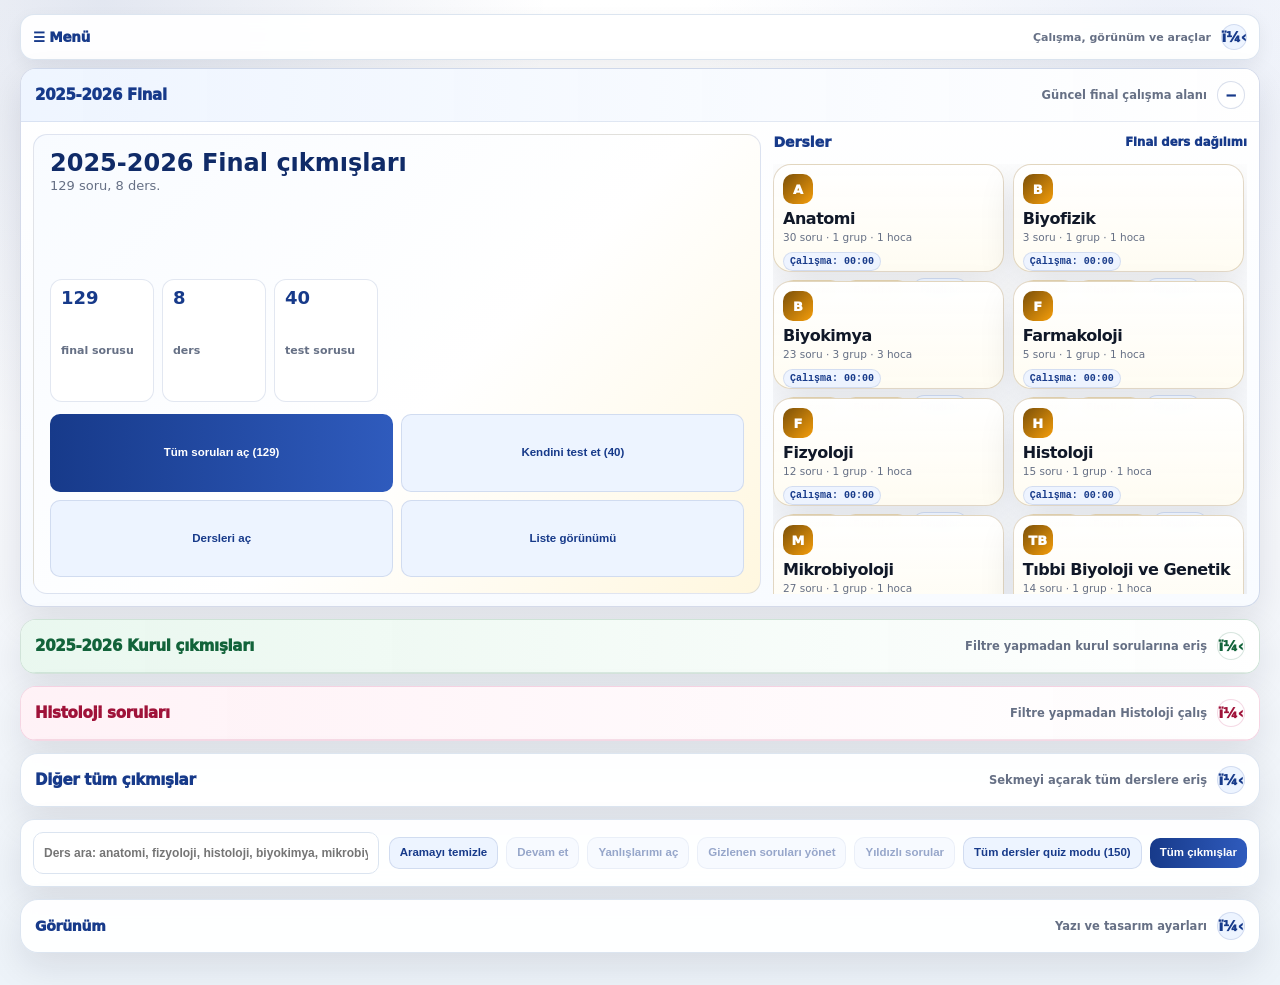
==== commit 156d0998: "Update index.html" ====
--- a/index.html
+++ b/index.html
@@ -3,7 +3,7 @@
 <head>
   <meta charset="utf-8">
   <meta name="viewport" content="width=device-width, initial-scale=1">
-  <title>EtkileÅŸimli Soru BankasÄ±</title>
+  <title>Etkileşimli Soru Bankası</title>
   <style>
     :root{
       --bg:#f5f7fb;--text:#101828;--muted:#667085;--line:#dbe4f0;
@@ -174,7 +174,7 @@
     }
 
 
-    /* Normal gÃ¶rÃ¼nÃ¼m geniÅŸlet/daralt modlarÄ± */
+    /* Normal görünüm genişlet/daralt modları */
     body.question-wide-mode:not(.compact-mode) .wrap{
       width:min(1500px,calc(100% - 18px));
     }
@@ -209,7 +209,7 @@
       font-size:calc(var(--q-font) + 1px);
     }
 
-    /* Sade Ã§Ã¶zÃ¼m modu: soru, cevaplar ve iÅŸlem butonlarÄ± Ã¶ne Ã§Ä±karÄ±lÄ±r. */
+    /* Sade çözüm modu: soru, cevaplar ve işlem butonları öne çıkarılır. */
     body.compact-mode .hero,
     body.compact-mode #statusBox,
     body.compact-mode #manualDbBox,
@@ -330,12 +330,12 @@
     .all-q-actions{display:flex;gap:7px;flex-wrap:wrap;margin-top:9px}
     .all-q-actions button{padding:8px 9px;border-radius:10px;font-size:12px}
     .hidden-badge{background:var(--warnbg)!important;color:#7a4f08!important;border-color:rgba(122,79,8,.22)!important}
-    body.quiz-active-mode .active-filter-summary::before{content:"Quiz modu aktif Â· ";font-weight:900}
+    body.quiz-active-mode .active-filter-summary::before{content:"Quiz modu aktif · ";font-weight:900}
 
   
     #restoreHiddenBtn{display:none}
   
-    /* Tekli ekranÄ± geniÅŸlet: yalnÄ±z soru, seÃ§enekler, geri bildirim ve soru iÅŸlem butonlarÄ± gÃ¶rÃ¼nÃ¼r. */
+    /* Tekli ekranı genişlet: yalnız soru, seçenekler, geri bildirim ve soru işlem butonları görünür. */
     body.question-wide-mode:not(.compact-mode) .hero,
     body.question-wide-mode:not(.compact-mode) #statusBox,
     body.question-wide-mode:not(.compact-mode) #manualDbBox,
@@ -401,7 +401,7 @@
       display:inline-flex!important;
     }
 
-    /* Ana sayfada ayar panelleri kapalÄ± durarak yer kaplamaz. */
+    /* Ana sayfada ayar panelleri kapalı durarak yer kaplamaz. */
     .compact-settings-grid{
       align-items:start;
     }
@@ -439,7 +439,7 @@
       flex:0 0 auto;
     }
     .collapsible-settings[open] .settings-summary::after{
-      content:"âˆ’";
+      content:"−";
     }
     .settings-summary span{
       font-size:14px;
@@ -521,7 +521,7 @@
       margin-top:8px;
     }
 
-    /* Ders seÃ§ildikten sonra: Ã¶nce soru, sonra ayarlar/filtreler */
+    /* Ders seçildikten sonra: önce soru, sonra ayarlar/filtreler */
     .app-view.active .toolbar{
       display:none!important;
     }
@@ -563,7 +563,7 @@
     }
 
   
-    /* Ders/soru ekranÄ± aÃ§Ä±kken ana sayfa Ã¼st bilgileri gizlenir. */
+    /* Ders/soru ekranı açıkken ana sayfa üst bilgileri gizlenir. */
     body.app-screen-active .hero,
     body.app-screen-active #statusBox,
     body.app-screen-active #manualDbBox{
@@ -574,7 +574,7 @@
     }
 
   
-    /* Ana sayfa ve soru ekranÄ±nda gereksiz Ã¼st bilgiler kaldÄ±rÄ±ldÄ±. */
+    /* Ana sayfa ve soru ekranında gereksiz üst bilgiler kaldırıldı. */
     body .hero{
       display:none!important;
     }
@@ -650,7 +650,7 @@
       flex:0 0 auto;
     }
     .top-menu[open] .top-menu-summary::after{
-      content:"âˆ’";
+      content:"−";
     }
     .top-menu-summary span{
       font-size:13.5px;
@@ -690,7 +690,7 @@
       --q-font:13px; --opt-font:11.5px; --ui-font:11px; --meta-font:9.5px; --card-title:16px; --h1-size:21px; --line-q:1.38;
     }
 
-    /* Ã‡ok kÃ¼Ã§Ã¼k + sade Ã§Ã¶zÃ¼m modu: en kompakt Ã§alÄ±ÅŸma alanÄ± */
+    /* Çok küçük + sade çözüm modu: en kompakt çalışma alanı */
     body.compact-mode.font-xsmall .wrap{
       width:min(760px,calc(100% - 8px));
       margin:4px auto 10px;
@@ -790,7 +790,7 @@
       flex:0 1 auto;
     }
 
-    /* Sade Ã§Ã¶zÃ¼m modunun normal/kÃ¼Ã§Ã¼k halinde de biraz daha az yer kaplamasÄ± */
+    /* Sade çözüm modunun normal/küçük halinde de biraz daha az yer kaplaması */
     body.compact-mode:not(.font-xsmall) .wrap{
       width:min(820px,calc(100% - 10px));
       margin:6px auto 14px;
@@ -861,7 +861,7 @@
   
     body.no-question-active .floating-question-nav{display:none!important;}
   
-    /* Ãœst menÃ¼ye taÅŸÄ±nan soru araÃ§larÄ± */
+    /* Üst menüye taşınan soru araçları */
     .top-menu-subtools{
       display:inline-flex;
       position:relative;
@@ -882,11 +882,11 @@
       display:none;
     }
     .top-menu-subtools summary::after{
-      content:" â–¾";
+      content:" ▾";
       font-weight:950;
     }
     .top-menu-subtools[open] summary::after{
-      content:" â–´";
+      content:" ▴";
     }
     .top-menu-subtools-content{
       position:absolute;
@@ -908,12 +908,12 @@
       justify-content:center;
     }
 
-    /* Soru kartÄ±ndaki ekstra iÅŸlem butonlarÄ± gizlendi; iÅŸlemler Ã¼st menÃ¼de */
+    /* Soru kartındaki ekstra işlem butonları gizlendi; işlemler üst menüde */
     .question-top-actions{
       display:none!important;
     }
 
-    /* Soru ekranÄ± filtresi kompakt ve aÃ§Ä±lÄ±r/kapanÄ±r */
+    /* Soru ekranı filtresi kompakt ve açılır/kapanır */
     .compact-filter-panel{
       padding:0!important;
       overflow:hidden;
@@ -947,7 +947,7 @@
       flex:0 0 auto;
     }
     .compact-filter-panel[open] .compact-filter-summary::after{
-      content:"âˆ’";
+      content:"−";
     }
     .compact-filter-content{
       padding:0 9px 9px;
@@ -1234,7 +1234,7 @@
     }
 
   
-    /* Ä°ÅŸaretlenen ÅŸÄ±k belirgin gÃ¶rÃ¼nsÃ¼n */
+    /* İşaretlenen şık belirgin görünsün */
     .option.selected{
       border-color:rgba(23,58,138,.55)!important;
       background:#eef4ff!important;
@@ -1256,7 +1256,7 @@
       border-color:var(--primary)!important;
     }
     body.exam-mode .option.selected::after{
-      content:"SeÃ§ildi";
+      content:"Seçildi";
       justify-self:end;
       align-self:center;
       grid-column:2;
@@ -1276,7 +1276,7 @@
     }
 
   
-    /* Ãœst menÃ¼de diÄŸer iÅŸlemler artÄ±k tek tek gÃ¶rÃ¼nÃ¼r */
+    /* Üst menüde diğer işlemler artık tek tek görünür */
     .top-menu-content #menuWideToggleBtn,
     .top-menu-content #menuResetVisibleBtn,
     .top-menu-content #menuClearCacheBtn{
@@ -1303,7 +1303,7 @@
     }
 
   
-    /* Tekli soru Ã§Ã¶zÃ¼mÃ¼nde istenmeyen otomatik kaydÄ±rmayÄ± azalt */
+    /* Tekli soru çözümünde istenmeyen otomatik kaydırmayı azalt */
     .question-card,
     .question,
     .options,
@@ -1324,7 +1324,7 @@
     }
 
   
-    /* Soru Ã¼stÃ¼ndeki kÄ±sa bilgi alanÄ± */
+    /* Soru üstündeki kısa bilgi alanı */
     .question-mini-header{
       display:flex;
       align-items:center;
@@ -1483,7 +1483,7 @@
     }
 
   
-    /* Soru kartÄ± saÄŸ Ã¼st tam ekran ikonu */
+    /* Soru kartı sağ üst tam ekran ikonu */
     .question-fullscreen-btn{
       flex:0 0 auto;
       width:24px;
@@ -1515,7 +1515,7 @@
       border-color:var(--primary);
     }
 
-    /* Browser Fullscreen API Ã§alÄ±ÅŸtÄ±ÄŸÄ±nda */
+    /* Browser Fullscreen API çalıştığında */
     .question-card:fullscreen{
       width:100vw!important;
       height:100vh!important;
@@ -1571,7 +1571,7 @@
       border-radius:15px;
     }
 
-    /* Fullscreen API desteklenmezse CSS sÄ±nÄ±fÄ±yla yedek tam ekran */
+    /* Fullscreen API desteklenmezse CSS sınıfıyla yedek tam ekran */
     body.question-card-fullscreen{
       overflow:hidden;
       padding-bottom:0!important;
@@ -1681,7 +1681,7 @@
     }
 
   
-    /* ÅÃ¼phe/dikkat/hata: soruyu ChatGPT'ye Ã§Ã¶zdÃ¼rme butonu */
+    /* Şüphe/dikkat/hata: soruyu ChatGPT'ye çözdürme butonu */
     .question-chatgpt-btn{
       flex:0 0 auto;
       width:24px;
@@ -1722,7 +1722,7 @@
     }
 
   
-    /* Sayfa iÃ§i ChatGPT webview penceresi */
+    /* Sayfa içi ChatGPT webview penceresi */
     .chatgpt-webview-modal{
       position:fixed;
       inset:0;
@@ -1833,7 +1833,7 @@
     }
 
   
-    /* Daha kÃ¼Ã§Ã¼k soru Ã¼st bilgi alanÄ± + yÄ±ldÄ±z */
+    /* Daha küçük soru üst bilgi alanı + yıldız */
     .question-mini-header{
       padding:3px 5px!important;
       min-height:24px!important;
@@ -1914,7 +1914,7 @@
       }
     }
 
-    /* Tam ekran + yatay ekran dÃ¼zeltmesi */
+    /* Tam ekran + yatay ekran düzeltmesi */
     .question-card:fullscreen,
     body.question-card-fullscreen .question-card{
       height:100dvh!important;
@@ -2007,7 +2007,7 @@
     }
 
   
-    /* Minimal dÃ¼zeltme: yalnÄ±zca mavi bilgi alanÄ± biraz kÃ¼Ã§Ã¼ltÃ¼ldÃ¼ */
+    /* Minimal düzeltme: yalnızca mavi bilgi alanı biraz küçültüldü */
     .question-mini-header{
       padding:4px 6px!important;
       min-height:27px!important;
@@ -2040,7 +2040,7 @@
     }
 
   
-    /* Ana sayfa ders kartÄ± butonlarÄ± kompakt dÃ¼zeltme */
+    /* Ana sayfa ders kartı butonları kompakt düzeltme */
     .course-card{
       min-height:108px!important;
       padding:9px!important;
@@ -2111,7 +2111,7 @@
     }
 
   
-    /* Tablet/tam ekran alt gezinme dÃ¼zeltmesi */
+    /* Tablet/tam ekran alt gezinme düzeltmesi */
     .question-card:fullscreen .floating-question-nav,
     body.question-card-fullscreen .floating-question-nav{
       position:fixed!important;
@@ -2145,7 +2145,7 @@
       padding-bottom:76px!important;
     }
 
-    /* Ã–ncÃ¼llÃ¼ soru gÃ¶rÃ¼nÃ¼mÃ¼ */
+    /* Öncüllü soru görünümü */
     .question-lead{
       margin-bottom:8px;
     }
@@ -2182,7 +2182,7 @@
       overflow-wrap:anywhere;
     }
 
-    /* Mavi alandaki soru seÃ§me menÃ¼sÃ¼ */
+    /* Mavi alandaki soru seçme menüsü */
     .question-jump-menu{
       flex:0 0 auto;
       position:relative;
@@ -2271,7 +2271,7 @@
       border-color:rgba(122,79,8,.22);
     }
 
-    /* Sayfaya sÄ±ÄŸdÄ±rma: tam ekranda biraz daha kompakt */
+    /* Sayfaya sığdırma: tam ekranda biraz daha kompakt */
     .question-card:fullscreen .question,
     body.question-card-fullscreen .question-card .question{
       font-size:clamp(13px, 1.8vw, 18px)!important;
@@ -2380,7 +2380,7 @@
     }
 
   
-    /* Google Font + daha kompakt soru Ã§Ã¶zÃ¼m gÃ¶rÃ¼nÃ¼mÃ¼ */
+    /* Google Font + daha kompakt soru çözüm görünümü */
     body{
       font-family:"Inter", "Noto Sans", ui-sans-serif, system-ui, -apple-system, BlinkMacSystemFont, "Segoe UI", Arial, sans-serif!important;
     }
@@ -2445,7 +2445,7 @@
       margin-top:7px!important;
     }
 
-    /* Ã–ncÃ¼llÃ¼ soru fontu yenilendi */
+    /* Öncüllü soru fontu yenilendi */
     .premise-list{
       font-family:"Noto Sans", "Inter", ui-sans-serif, system-ui, sans-serif!important;
       gap:5px!important;
@@ -2476,7 +2476,7 @@
       font-weight:500!important;
     }
 
-    /* Alttaki ana butonlar biraz daha kÃ¼Ã§Ã¼k */
+    /* Alttaki ana butonlar biraz daha küçük */
     .floating-question-nav{
       padding:6px!important;
       gap:6px!important;
@@ -2489,7 +2489,7 @@
       border-radius:10px!important;
     }
 
-    /* Tam ekran ve yatay ekranda sayfaya daha iyi sÄ±ÄŸdÄ±r */
+    /* Tam ekran ve yatay ekranda sayfaya daha iyi sığdır */
     .question-card:fullscreen,
     body.question-card-fullscreen .question-card{
       padding:7px 8px 64px!important;
@@ -2610,7 +2610,7 @@
     }
 
   
-    /* Ã‡alÄ±ÅŸma sÃ¼resi gÃ¶stergeleri */
+    /* Çalışma süresi göstergeleri */
     .question-study-time-badge{
       flex:0 0 auto;
       display:inline-flex;
@@ -2699,7 +2699,7 @@
                  linear-gradient(180deg,#fff 0%,#fff7f8 56%,#fdecef 100%);
     }
 
-    /* Ã‡alÄ±ÅŸma geÃ§miÅŸi aÃ§Ä±lÄ±r menÃ¼sÃ¼ */
+    /* Çalışma geçmişi açılır menüsü */
     .question-history-menu{
       flex:0 0 auto;
       position:relative;
@@ -2789,7 +2789,7 @@
       background:#fbfdff;
     }
 
-    /* Performans ve aÃ§Ä±lÄ±ÅŸ optimizasyonu */
+    /* Performans ve açılış optimizasyonu */
     .course-grid,
     .all-list,
     .question-jump-menu-grid{
@@ -2811,7 +2811,7 @@
     }
 
   
-    /* Ã–ncÃ¼l etiketi: arka planÄ± geniÅŸletmeden roman numarasÄ±nÄ±n hemen baÅŸÄ±nda gÃ¶ster */
+    /* Öncül etiketi: arka planı genişletmeden roman numarasının hemen başında göster */
     .premise-list.premise-highlighted{
       background:#f8fafc!important;
       border-color:rgba(23,58,138,.14)!important;
@@ -2871,7 +2871,7 @@
     }
 
   
-    /* GÃœÃ‡LÃœ DÃœZELTME: aÃ§Ä±lÄ±ÅŸta yalnÄ±zca yÃ¼kleme ekranÄ± gÃ¶rÃ¼nsÃ¼n */
+    /* GÜÇLÜ DÜZELTME: açılışta yalnızca yükleme ekranı görünsün */
     body.is-loading .wrap{
       opacity:0!important;
       visibility:hidden!important;
@@ -2916,7 +2916,7 @@
     }
     @keyframes loaderSpinFinal{to{transform:rotate(360deg)}}
 
-    /* GÃœÃ‡LÃœ DÃœZELTME: menÃ¼ler sayfayla birlikte kaysÄ±n, sticky/floating olmasÄ±n */
+    /* GÜÇLÜ DÜZELTME: menüler sayfayla birlikte kaysın, sticky/floating olmasın */
     body.app-screen-active .top-menu,
     body.compact-mode .compact-actionbar,
     .all-list-header,
@@ -2934,7 +2934,7 @@
       padding-right:0!important;
     }
 
-    /* Tek yukarÄ± Ã§Ä±kma butonu */
+    /* Tek yukarı çıkma butonu */
     .scroll-top-fab{
       position:fixed!important;
       right:16px!important;
@@ -2960,7 +2960,7 @@
     }
 
   
-    /* Ä°stenmeyen/gizlenen soru dÃ¼zenleme penceresi */
+    /* İstenmeyen/gizlenen soru düzenleme penceresi */
     .question-edit-modal{
       position:fixed;
       inset:0;
@@ -3097,7 +3097,7 @@
       border-color:var(--primary)!important;
     }
 
-    /* Estetik mola ekranÄ± */
+    /* Estetik mola ekranı */
     .break-modal{
       position:fixed;
       inset:0;
@@ -3189,7 +3189,7 @@
     }
 
   
-    /* Mola ikonunun tam ekran / geniÅŸ ekran gÃ¶rÃ¼nÃ¼rlÃ¼ÄŸÃ¼nÃ¼ kesinleÅŸtir */
+    /* Mola ikonunun tam ekran / geniş ekran görünürlüğünü kesinleştir */
     .question-mini-header .question-break-btn{
       display:none!important;
       align-items:center!important;
@@ -3224,7 +3224,7 @@
     }
 
   
-    /* KullanÄ±cÄ± tarafÄ±ndan dÃ¼zenlenen soru gÃ¶stergeleri */
+    /* Kullanıcı tarafından düzenlenen soru göstergeleri */
     .question-edited-badge{
       flex:0 0 auto;
       display:inline-flex;
@@ -3272,7 +3272,7 @@
     }
 
   
-    /* Ä°stenmeyen soru onayÄ±: tam ekrandan Ã§Ä±kmadan question-card iÃ§inde gÃ¶sterilir */
+    /* İstenmeyen soru onayı: tam ekrandan çıkmadan question-card içinde gösterilir */
     .question-card{
       position:relative;
     }
@@ -3381,7 +3381,7 @@
     }
 
   
-    /* Fullscreen iÃ§inde mola ve istenmeyen onay modallarÄ±nÄ± gÃ¶rÃ¼nÃ¼r tut */
+    /* Fullscreen içinde mola ve istenmeyen onay modallarını görünür tut */
     .question-card .break-modal,
     .question-card .unwanted-confirm-modal,
     .question-card:fullscreen .break-modal,
@@ -3417,7 +3417,7 @@
     }
 
   
-    /* Tam ekran aÃ§Ä±klama/spot ikonu */
+    /* Tam ekran açıklama/spot ikonu */
     .question-info-toggle-btn{
       display:none!important;
       flex:0 0 auto;
@@ -3442,7 +3442,7 @@
       display:inline-flex!important;
     }
 
-    /* Bilmiyorum etiketi ve sonuÃ§ gÃ¶zden geÃ§irme */
+    /* Bilmiyorum etiketi ve sonuç gözden geçirme */
     .unknown-btn.active{
       background:#fff7df!important;
       color:#7a4f08!important;
@@ -3483,7 +3483,7 @@
     }
 
   
-    /* FINAL-RESTORE: ek tema ve tasarÄ±m modelleri */
+    /* FINAL-RESTORE: ek tema ve tasarım modelleri */
     body.theme-teal{--primary:#0f6674;--primary2:#1495a8;--soft:#e8fbfd;background:linear-gradient(180deg,#fff 0%,#f3fcfd 56%,#e7f8fb 100%)}
     body.theme-amber{--primary:#8a4f08;--primary2:#d18818;--soft:#fff6e4;background:linear-gradient(180deg,#fff 0%,#fffaf0 56%,#fff1d6 100%)}
     body.theme-slate{--primary:#334155;--primary2:#64748b;--soft:#f1f5f9;background:linear-gradient(180deg,#fff 0%,#f8fafc 56%,#eef2f7 100%)}
@@ -3508,7 +3508,7 @@
     body.design-dense .question{padding:8px 9px!important;font-size:13px!important;line-height:1.32!important}
     body.design-dense .option{padding:7px 8px!important}
 
-    /* FINAL-RESTORE: yÃ¼kleme ekranÄ± gÃ¶rÃ¼nÃ¼r */
+    /* FINAL-RESTORE: yükleme ekranı görünür */
     body.is-loading .wrap{opacity:0!important;visibility:hidden!important;pointer-events:none!important}
     .initial-loading-overlay{position:fixed!important;inset:0!important;z-index:99999!important;display:flex!important;align-items:center!important;justify-content:center!important;background:radial-gradient(circle at 18% 12%, rgba(23,58,138,.18), transparent 24rem),radial-gradient(circle at 84% 2%, rgba(47,91,189,.13), transparent 28rem),linear-gradient(180deg,#fff 0%,var(--bg) 100%)!important}
     .initial-loading-overlay.hidden{display:none!important}
@@ -3516,7 +3516,7 @@
     .loader-ring{width:52px!important;height:52px!important;border-radius:50%!important;border:5px solid var(--soft)!important;border-top-color:var(--primary)!important;border-right-color:var(--primary2)!important;animation:loaderSpinRestore .62s linear infinite!important}
     @keyframes loaderSpinRestore{to{transform:rotate(360deg)}}
 
-    /* FINAL-RESTORE: fullscreen sonuÃ§/analiz penceresi */
+    /* FINAL-RESTORE: fullscreen sonuç/analiz penceresi */
     .fullscreen-results-modal{position:fixed!important;inset:0!important;z-index:2147483000!important;width:100vw!important;height:100vh!important;display:flex;align-items:center;justify-content:center;padding:12px;background:rgba(15,23,42,.55);backdrop-filter:blur(10px);-webkit-backdrop-filter:blur(10px)}
     .fullscreen-results-modal.hidden{display:none!important}
     .fullscreen-results-card{width:min(760px, calc(100vw - 22px));max-height:min(92vh, 880px);overflow:hidden;display:flex;flex-direction:column;border-radius:24px;background:#fff;border:1px solid rgba(255,255,255,.65);box-shadow:0 28px 80px rgba(15,23,42,.34)}
@@ -3530,7 +3530,7 @@
     .fullscreen-review{overflow:auto;padding:10px 12px 14px;max-height:58vh}
     body.theme-dark .fullscreen-results-card,body.theme-midnight .fullscreen-results-card{background:rgba(15,23,42,.97);border-color:rgba(148,163,184,.24);color:var(--text)}
 
-    /* FINAL-RESTORE: alt butonlar tek sÄ±ra ve cevap kutusu buton arkasÄ±nda kalmasÄ±n */
+    /* FINAL-RESTORE: alt butonlar tek sıra ve cevap kutusu buton arkasında kalmasın */
     .floating-question-nav{display:grid!important;grid-template-columns:.86fr 1.05fr 1fr .86fr!important;gap:5px!important;align-items:stretch!important}
     .floating-question-nav button{min-width:0!important;white-space:nowrap!important;overflow:hidden!important;text-overflow:ellipsis!important;padding:6px 5px!important;font-size:10.8px!important;min-height:34px!important;border-radius:9px!important}
     .question-card:fullscreen,body.question-card-fullscreen .question-card{padding-bottom:68px!important}
@@ -3538,7 +3538,7 @@
     .question-card:fullscreen .floating-question-nav,body.question-card-fullscreen .floating-question-nav{grid-template-columns:.86fr 1.05fr 1fr .86fr!important;padding:5px max(5px, env(safe-area-inset-right)) calc(5px + env(safe-area-inset-bottom)) max(5px, env(safe-area-inset-left))!important;gap:4px!important}
     .question-card:fullscreen .floating-question-nav button,body.question-card-fullscreen .floating-question-nav button{min-height:32px!important;padding:4px 4px!important;font-size:10px!important;border-radius:8px!important}
 
-    /* FINAL-RESTORE: mola ve aÃ§Ä±klama ikonlarÄ± */
+    /* FINAL-RESTORE: mola ve açıklama ikonları */
     .question-mini-header .question-break-btn{display:none!important;align-items:center!important;justify-content:center!important;width:24px!important;height:24px!important;min-width:24px!important;flex:0 0 24px!important;border-radius:999px!important;border:1px solid rgba(122,79,8,.22)!important;background:#fff7df!important;color:#7a4f08!important;font-size:13px!important;font-weight:950!important;line-height:1!important;padding:0!important;box-shadow:0 2px 6px rgba(15,23,42,.08)!important;cursor:pointer!important}
     body.question-card-fullscreen .question-mini-header .question-break-btn,body.question-wide-mode .question-mini-header .question-break-btn,.question-card:fullscreen .question-break-btn,.question-mini-header .question-break-btn.break-visible{display:inline-flex!important;visibility:visible!important;opacity:1!important}
     .question-info-toggle-btn{display:none!important;flex:0 0 auto;width:24px!important;height:24px!important;min-width:24px!important;align-items:center!important;justify-content:center!important;border:1px solid rgba(23,58,138,.18)!important;border-radius:999px!important;background:#fff!important;color:var(--primary)!important;box-shadow:0 2px 6px rgba(15,23,42,.08)!important;padding:0!important;font-size:12px!important;line-height:1!important;cursor:pointer!important}
@@ -3549,7 +3549,7 @@
     @media (max-width:560px){.floating-question-nav{grid-template-columns:.85fr 1.06fr 1fr .85fr!important;gap:3px!important}.floating-question-nav button{font-size:9.2px!important;padding:4px 2px!important;min-height:31px!important}.fullscreen-results-score{grid-template-columns:1fr;justify-items:center}.fullscreen-results-actions{justify-content:center}.fullscreen-results-card{border-radius:18px}}
 
   
-    /* OPTIMIZE-FIX: loader yalnÄ±z gerÃ§ek ilk yÃ¼klemede gÃ¶rÃ¼nÃ¼r */
+    /* OPTIMIZE-FIX: loader yalnız gerçek ilk yüklemede görünür */
     body:not(.is-loading) .initial-loading-overlay{
       display:none!important;
     }
@@ -3558,7 +3558,7 @@
     }
 
   
-    /* Ana sayfa ayrÄ±mÄ±: 2025-2026 Final / DiÄŸer tÃ¼m Ã§Ä±kmÄ±ÅŸlar */
+    /* Ana sayfa ayrımı: 2025-2026 Final / Diğer tüm çıkmışlar */
     .final-fast-panel{
       padding:12px;
       margin-bottom:12px;
@@ -3642,7 +3642,7 @@
       flex:0 0 auto;
     }
     .all-courses-panel[open] .all-courses-summary::after{
-      content:"âˆ’";
+      content:"−";
     }
     .all-courses-summary span{
       font-size:15px;
@@ -3673,7 +3673,7 @@
     }
 
   
-    /* KapalÄ± ana sayfa sekmeleri: final ve diÄŸer Ã§Ä±kmÄ±ÅŸlar */
+    /* Kapalı ana sayfa sekmeleri: final ve diğer çıkmışlar */
     .final-collapsible-panel{
       padding:0!important;
       overflow:hidden;
@@ -3708,7 +3708,7 @@
       flex:0 0 auto;
     }
     .final-collapsible-panel[open] .final-fast-summary::after{
-      content:"âˆ’";
+      content:"−";
     }
     .final-fast-summary span{
       font-size:15px;
@@ -3730,7 +3730,7 @@
     }
 
   
-    /* Final sekmesi soru15(1).db referans setiyle eÅŸleÅŸen gÃ¼ncel final sorularÄ± iÃ§indir */
+    /* Final sekmesi soru15(1).db referans setiyle eşleşen güncel final soruları içindir */
     .final-fast-panel .subtitle::after{
       content:"";
     }
@@ -3998,8 +3998,8 @@
   <section class="initial-loading-overlay" id="initialLoadingOverlay" aria-live="polite" aria-busy="true">
     <div class="initial-loading-card">
       <div class="loader-ring" aria-hidden="true"></div>
-      <b>Soru bankasÄ± hazÄ±rlanÄ±yor</b>
-      <span id="initialLoadingText">Database dosyalarÄ± kontrol ediliyor...</span>
+      <b>Soru bankası hazırlanıyor</b>
+      <span id="initialLoadingText">Database dosyaları kontrol ediliyor...</span>
     </div>
   </section>
   
@@ -4007,39 +4007,39 @@
 
     <details class="top-menu panel" id="topMenu">
       <summary class="top-menu-summary">
-        <span>â˜° MenÃ¼</span>
-        <small>Ã‡alÄ±ÅŸma, gÃ¶rÃ¼nÃ¼m ve araÃ§lar</small>
+        <span>☰ Menü</span>
+        <small>Çalışma, görünüm ve araçlar</small>
       </summary>
       <div class="top-menu-content">
         <div class="top-menu-group">
-          <div class="top-menu-group-title">Ã‡alÄ±ÅŸma</div>
+          <div class="top-menu-group-title">Çalışma</div>
           <button class="secondary" id="menuHomeBtn" type="button">Ana sayfa</button>
-          <button class="secondary" id="menuShowAllBtn" type="button">TÃ¼m sorular</button>
-          <button class="secondary" id="menuStarredBtn" type="button">YÄ±ldÄ±zlÄ±lar</button>
-          <button class="secondary" id="menuExamBtn" type="button">SÄ±nav modu</button>
+          <button class="secondary" id="menuShowAllBtn" type="button">Tüm sorular</button>
+          <button class="secondary" id="menuStarredBtn" type="button">Yıldızlılar</button>
+          <button class="secondary" id="menuExamBtn" type="button">Sınav modu</button>
         </div>
         <div class="top-menu-group">
-          <div class="top-menu-group-title">GÃ¶rÃ¼nÃ¼m</div>
-          <button class="secondary" id="menuViewBtn" type="button">GÃ¶rÃ¼nÃ¼m ayarlarÄ±</button>
-          <button class="secondary" id="menuInfoBtn" type="button">AÃ§Ä±klama/spot</button>
+          <div class="top-menu-group-title">Görünüm</div>
+          <button class="secondary" id="menuViewBtn" type="button">Görünüm ayarları</button>
+          <button class="secondary" id="menuInfoBtn" type="button">Açıklama/spot</button>
           <button class="secondary" id="menuWideToggleBtn" type="button">Tekli ekran</button>
-          <button class="secondary" id="menuShuffleBtn" type="button">KarÄ±ÅŸÄ±k sÄ±ra</button>
+          <button class="secondary" id="menuShuffleBtn" type="button">Karışık sıra</button>
         </div>
         <div class="top-menu-group">
-          <div class="top-menu-group-title">AraÃ§lar</div>
-          <button class="secondary hidden" id="menuSourceBtn" type="button">Kaynak seÃ§imi</button>
+          <div class="top-menu-group-title">Araçlar</div>
+          <button class="secondary hidden" id="menuSourceBtn" type="button">Kaynak seçimi</button>
           <button class="secondary" id="menuDuplicateBtn" type="button">Tekrarlar</button>
-          <button class="secondary" id="menuResetVisibleBtn" type="button">CevaplarÄ± sÄ±fÄ±rla</button>
-          <button class="secondary" id="menuCacheBtn" type="button">Ã–nbelleÄŸi yenile</button>
-          <button class="danger" id="menuClearCacheBtn" type="button">Ã–nbelleÄŸi temizle</button>
+          <button class="secondary" id="menuResetVisibleBtn" type="button">Cevapları sıfırla</button>
+          <button class="secondary" id="menuCacheBtn" type="button">Önbelleği yenile</button>
+          <button class="danger" id="menuClearCacheBtn" type="button">Önbelleği temizle</button>
         </div>
       </div>
     </details>
 
     <div class="hidden" aria-hidden="true"><span id="totalQuestionsHero">0</span><span id="totalSubjectsHero">0</span></div>
-<section class="panel status warn hidden" id="statusBox">Soru dosyalarÄ± yÃ¼kleniyor...</section>
+<section class="panel status warn hidden" id="statusBox">Soru dosyaları yükleniyor...</section>
     <section class="panel status warn hidden" id="manualDbBox">
-      <b>Manuel database yÃ¼kleme:</b> GitHub Pages dÄ±ÅŸÄ±nda veya tarayÄ±cÄ± dosya eriÅŸimini engellediÄŸinde .db/.sdb dosyalarÄ±nÄ± buradan seÃ§ebilirsin.
+      <b>Manuel database yükleme:</b> GitHub Pages dışında veya tarayıcı dosya erişimini engellediğinde .db/.sdb dosyalarını buradan seçebilirsin.
       <div style="margin-top:8px;"><input id="manualDbInput" type="file" accept=".db,.sdb,application/json" multiple></div>
     </section>
 
@@ -4048,14 +4048,14 @@
       <details class="panel final-fast-panel final-collapsible-panel" id="finalFastPanel" open>
         <summary class="final-fast-summary">
           <span>2025-2026 Final</span>
-          <small>GÃ¼ncel final Ã§alÄ±ÅŸma alanÄ±</small>
+          <small>Güncel final çalışma alanı</small>
         </summary>
         <div class="final-fast-content">
           <div class="final-dashboard">
             <div class="final-hero-block">
               <div>
-                <h2>2025-2026 Final Ã§Ä±kmÄ±ÅŸlarÄ±</h2>
-                <p class="subtitle" id="finalSummaryText">GÃ¼ncel final sorularÄ± hazÄ±rlanÄ±yor.</p>
+                <h2>2025-2026 Final çıkmışları</h2>
+                <p class="subtitle" id="finalSummaryText">Güncel final soruları hazırlanıyor.</p>
               </div>
               <div class="final-stat-row" id="finalStatRow">
                 <div class="final-stat"><b id="finalQuestionCount">0</b><span>final sorusu</span></div>
@@ -4063,19 +4063,19 @@
                 <div class="final-stat"><b id="finalQuizCount">0</b><span>test sorusu</span></div>
               </div>
               <div class="final-action-grid">
-                <button class="primary" id="finalAllBtn" type="button">TÃ¼m sorularÄ± aÃ§</button>
+                <button class="primary" id="finalAllBtn" type="button">Tüm soruları aç</button>
                 <button class="secondary" id="finalQuizBtn" type="button">Kendini test et</button>
-                <button class="secondary" id="finalCoursesBtn" type="button">Dersleri aÃ§</button>
-                <button class="secondary" id="finalListBtn" type="button">Liste gÃ¶rÃ¼nÃ¼mÃ¼</button>
+                <button class="secondary" id="finalCoursesBtn" type="button">Dersleri aç</button>
+                <button class="secondary" id="finalListBtn" type="button">Liste görünümü</button>
               </div>
             </div>
             <div class="final-course-shell">
               <div class="final-course-shell-title">
                 <span>Dersler</span>
-                <small id="finalCourseHint">Final ders daÄŸÄ±lÄ±mÄ±</small>
+                <small id="finalCourseHint">Final ders dağılımı</small>
               </div>
               <section class="course-grid final-course-grid" id="finalCourseGrid"></section>
-              <section class="course-empty final-empty" id="finalEmpty">2025-2026 final olarak eÅŸleÅŸen soru bulunamadÄ±.</section>
+              <section class="course-empty final-empty" id="finalEmpty">2025-2026 final olarak eşleşen soru bulunamadı.</section>
             </div>
           </div>
         </div>
@@ -4083,15 +4083,15 @@
 
       <details class="panel final-fast-panel final-collapsible-panel kurul-fast-panel" id="kurulFastPanel">
         <summary class="final-fast-summary">
-          <span>2025-2026 Kurul Ã§Ä±kmÄ±ÅŸlarÄ±</span>
-          <small>Filtre yapmadan kurul sorularÄ±na eriÅŸ</small>
+          <span>2025-2026 Kurul çıkmışları</span>
+          <small>Filtre yapmadan kurul sorularına eriş</small>
         </summary>
         <div class="final-fast-content">
           <div class="final-dashboard">
             <div class="final-hero-block">
               <div>
-                <h2>2025-2026 Kurul Ã§Ä±kmÄ±ÅŸlarÄ±</h2>
-                <p class="subtitle" id="kurulSummaryText">GÃ¼ncel kurul sorularÄ± hazÄ±rlanÄ±yor.</p>
+                <h2>2025-2026 Kurul çıkmışları</h2>
+                <p class="subtitle" id="kurulSummaryText">Güncel kurul soruları hazırlanıyor.</p>
               </div>
               <div class="final-stat-row">
                 <div class="final-stat"><b id="kurulQuestionCount">0</b><span>kurul sorusu</span></div>
@@ -4099,19 +4099,19 @@
                 <div class="final-stat"><b id="kurulQuizCount">0</b><span>test sorusu</span></div>
               </div>
               <div class="final-action-grid">
-                <button class="primary" id="kurulAllBtn" type="button">TÃ¼m kurul sorularÄ±nÄ± aÃ§</button>
+                <button class="primary" id="kurulAllBtn" type="button">Tüm kurul sorularını aç</button>
                 <button class="secondary" id="kurulQuizBtn" type="button">Kendini test et</button>
-                <button class="secondary" id="kurulCoursesBtn" type="button">Dersleri aÃ§</button>
-                <button class="secondary" id="kurulListBtn" type="button">Liste gÃ¶rÃ¼nÃ¼mÃ¼</button>
+                <button class="secondary" id="kurulCoursesBtn" type="button">Dersleri aç</button>
+                <button class="secondary" id="kurulListBtn" type="button">Liste görünümü</button>
               </div>
             </div>
             <div class="final-course-shell">
               <div class="final-course-shell-title">
                 <span>Dersler</span>
-                <small>Kurul ders daÄŸÄ±lÄ±mÄ±</small>
+                <small>Kurul ders dağılımı</small>
               </div>
               <section class="course-grid final-course-grid" id="kurulCourseGrid"></section>
-              <section class="course-empty final-empty" id="kurulEmpty">2025-2026 kurul olarak eÅŸleÅŸen soru bulunamadÄ±.</section>
+              <section class="course-empty final-empty" id="kurulEmpty">2025-2026 kurul olarak eşleşen soru bulunamadı.</section>
             </div>
           </div>
         </div>
@@ -4119,15 +4119,15 @@
 
       <details class="panel final-fast-panel final-collapsible-panel histology-fast-panel" id="histologyFastPanel">
         <summary class="final-fast-summary">
-          <span>Histoloji sorularÄ±</span>
-          <small>Filtre yapmadan Histoloji Ã§alÄ±ÅŸ</small>
+          <span>Histoloji soruları</span>
+          <small>Filtre yapmadan Histoloji çalış</small>
         </summary>
         <div class="final-fast-content">
           <div class="final-dashboard">
             <div class="final-hero-block">
               <div>
-                <h2>Histoloji hÄ±zlÄ± Ã§alÄ±ÅŸma</h2>
-                <p class="subtitle" id="histologySummaryText">Histoloji sorularÄ± hazÄ±rlanÄ±yor.</p>
+                <h2>Histoloji hızlı çalışma</h2>
+                <p class="subtitle" id="histologySummaryText">Histoloji soruları hazırlanıyor.</p>
               </div>
               <div class="final-stat-row">
                 <div class="final-stat"><b id="histologyQuestionCount">0</b><span>histoloji sorusu</span></div>
@@ -4135,19 +4135,19 @@
                 <div class="final-stat"><b id="histologyQuizCount">0</b><span>test sorusu</span></div>
               </div>
               <div class="final-action-grid">
-                <button class="primary" id="histologyAllBtn" type="button">TÃ¼m Histoloji sorularÄ±nÄ± aÃ§</button>
+                <button class="primary" id="histologyAllBtn" type="button">Tüm Histoloji sorularını aç</button>
                 <button class="secondary" id="histologyQuizBtn" type="button">Kendini test et</button>
                 <button class="secondary" id="histologyFinalBtn" type="button">Final Histoloji</button>
-                <button class="secondary" id="histologyListBtn" type="button">Liste gÃ¶rÃ¼nÃ¼mÃ¼</button>
+                <button class="secondary" id="histologyListBtn" type="button">Liste görünümü</button>
               </div>
             </div>
             <div class="final-course-shell">
               <div class="final-course-shell-title">
                 <span>Gruplar</span>
-                <small>Histoloji konu / sÄ±nav daÄŸÄ±lÄ±mÄ±</small>
+                <small>Histoloji konu / sınav dağılımı</small>
               </div>
               <section class="quick-group-grid" id="histologyGroupGrid"></section>
-              <section class="course-empty final-empty" id="histologyEmpty">Histoloji sorusu bulunamadÄ±.</section>
+              <section class="course-empty final-empty" id="histologyEmpty">Histoloji sorusu bulunamadı.</section>
             </div>
           </div>
         </div>
@@ -4155,12 +4155,12 @@
 
       <details class="panel all-courses-panel" id="allCoursesDetails">
         <summary class="all-courses-summary">
-          <span>DiÄŸer tÃ¼m Ã§Ä±kmÄ±ÅŸlar</span>
-          <small>Sekmeyi aÃ§arak tÃ¼m derslere eriÅŸ</small>
+          <span>Diğer tüm çıkmışlar</span>
+          <small>Sekmeyi açarak tüm derslere eriş</small>
         </summary>
         <div class="all-courses-content">
           <section class="course-grid" id="courseGrid"></section>
-          <section class="course-empty" id="courseEmpty">Bu aramayla eÅŸleÅŸen ders bulunamadÄ± veya aktif database seÃ§ili deÄŸil.</section>
+          <section class="course-empty" id="courseEmpty">Bu aramayla eşleşen ders bulunamadı veya aktif database seçili değil.</section>
         </div>
       </details>
 
@@ -4168,13 +4168,13 @@
 <section class="home-actions-panel panel">
         <input class="search" id="courseSearch" placeholder="Ders ara: anatomi, fizyoloji, histoloji, biyokimya, mikrobiyoloji, biyofizik...">
         <div class="home-actions-group">
-          <button class="secondary" id="clearCourseSearch" type="button">AramayÄ± temizle</button>
+          <button class="secondary" id="clearCourseSearch" type="button">Aramayı temizle</button>
           <button class="secondary" id="continueBtn" type="button">Devam et</button>
-          <button class="secondary" id="wrongHomeBtn" type="button">YanlÄ±ÅŸlarÄ±m</button>
+          <button class="secondary" id="wrongHomeBtn" type="button">Yanlışlarım</button>
           <button class="secondary" id="hiddenHomeBtn" type="button">Gizlenenler</button>
-          <button class="secondary" id="starredHomeBtn" type="button">YÄ±ldÄ±zlÄ±lar</button>
+          <button class="secondary" id="starredHomeBtn" type="button">Yıldızlılar</button>
           <button class="secondary" id="quizAllBtn" type="button">Test et</button>
-          <button class="primary" id="startAllBtn" type="button">TÃ¼m Ã§Ä±kmÄ±ÅŸlar</button>
+          <button class="primary" id="startAllBtn" type="button">Tüm çıkmışlar</button>
         </div>
       </section>
       
@@ -4182,64 +4182,64 @@
       <section class="settings-grid compact-settings-grid">
         <details class="panel settings-box collapsible-settings" id="dbSettingsDetails">
           <summary class="settings-summary">
-            <span>Aktif soru dosyalarÄ±</span>
-            <small>SeÃ§mek iÃ§in aÃ§</small>
+            <span>Aktif soru dosyaları</span>
+            <small>Seçmek için aç</small>
           </summary>
           <div class="settings-content">
-            <p class="subtitle" style="margin-bottom:8px;">Sadece seÃ§ili soru dosyalarÄ±ndaki sorular kullanÄ±lÄ±r. Dosyalar Ã¶nbellekten hÄ±zlÄ± aÃ§Ä±lÄ±r; yeni .db eklersen â€œÃ–nbelleÄŸi temizleâ€ ile yeniden taratabilirsin.</p>
+            <p class="subtitle" style="margin-bottom:8px;">Sadece seçili soru dosyalarındaki sorular kullanılır. Dosyalar önbellekten hızlı açılır; yeni .db eklersen “Önbelleği temizle” ile yeniden taratabilirsin.</p>
             <div class="db-list" id="dbList"></div>
             <div class="db-actions">
-              <button class="secondary" id="selectAllDbBtn" type="button">TÃ¼mÃ¼nÃ¼ seÃ§</button>
-              <button class="secondary" id="clearDbBtn" type="button">SeÃ§imi temizle</button>
+              <button class="secondary" id="selectAllDbBtn" type="button">Tümünü seç</button>
+              <button class="secondary" id="clearDbBtn" type="button">Seçimi temizle</button>
             </div>
           </div>
         </details>
         <details class="panel settings-box collapsible-settings" id="viewSettingsDetails">
           <summary class="settings-summary">
-            <span>GÃ¶rÃ¼nÃ¼m</span>
-            <small>YazÄ± ve tasarÄ±m ayarlarÄ±</small>
+            <span>Görünüm</span>
+            <small>Yazı ve tasarım ayarları</small>
           </summary>
           <div class="settings-content font-controls">
             <div class="select-row">
               <label for="fontSizeSelect">Font boyutu</label>
               <select id="fontSizeSelect">
-                <option value="xsmall">Ã‡ok kÃ¼Ã§Ã¼k</option>
-                <option value="small">KÃ¼Ã§Ã¼k</option>
+                <option value="xsmall">Çok küçük</option>
+                <option value="small">Küçük</option>
                 <option value="normal">Normal</option>
-                <option value="large">BÃ¼yÃ¼k</option>
+                <option value="large">Büyük</option>
               </select>
             </div>
             <div class="select-row">
-              <label for="designModeSelect">TasarÄ±m modu</label>
+              <label for="designModeSelect">Tasarım modu</label>
               <select id="designModeSelect">
-                <option value="standard">Standart gÃ¶rÃ¼nÃ¼m</option>
-                <option value="compact">Sade Ã§Ã¶zÃ¼m modu</option>
+                <option value="standard">Standart görünüm</option>
+                <option value="compact">Sade çözüm modu</option>
               </select>
             </div>
             <div class="select-row">
-              <label for="designPresetSelect">TasarÄ±m modeli</label>
+              <label for="designPresetSelect">Tasarım modeli</label>
               <select id="designPresetSelect">
-                <option value="classic">Klasik - mevcut tasarÄ±m</option>
-                <option value="modern">Modern kartlÄ±</option>
-                <option value="glass">Cam / yumuÅŸak</option>
+                <option value="classic">Klasik - mevcut tasarım</option>
+                <option value="modern">Modern kartlı</option>
+                <option value="glass">Cam / yumuşak</option>
                 <option value="academic">Akademik sade</option>
-                <option value="dense">Kompakt Ã§alÄ±ÅŸma</option>
+                <option value="dense">Kompakt çalışma</option>
               </select>
             </div>
             <div class="select-row">
               <label for="themeSelect">Tema rengi</label>
               <select id="themeSelect">
                 <option value="blue">Mavi</option>
-                <option value="green">YeÅŸil</option>
+                <option value="green">Yeşil</option>
                 <option value="purple">Mor</option>
-                <option value="rose">KÄ±rmÄ±zÄ±</option>
+                <option value="rose">Kırmızı</option>
                 <option value="teal">Turkuaz</option>
                 <option value="amber">Kehribar</option>
                 <option value="slate">Gri</option>
                 <option value="dark">Koyu</option>
-                <option value="indigo">Ä°ndigo</option>
-                <option value="cyan">CamgÃ¶beÄŸi</option>
-                <option value="lime">Limon yeÅŸili</option>
+                <option value="indigo">İndigo</option>
+                <option value="cyan">Camgöbeği</option>
+                <option value="lime">Limon yeşili</option>
                 <option value="orange">Turuncu</option>
                 <option value="pink">Pembe</option>
                 <option value="brown">Kahverengi</option>
@@ -4249,21 +4249,21 @@
             <div class="select-row">
               <label for="duplicateFilterSelect">Tekrarlayan sorular</label>
               <select id="duplicateFilterSelect">
-                <option value="all">AÃ§Ä±k - TÃ¼m tekrarlarÄ± gÃ¶ster</option>
-                <option value="smart">KapalÄ± - TekilleÅŸtir, AI cevaplÄ± sÃ¼rÃ¼mÃ¼ tercih et</option>
+                <option value="all">Açık - Tüm tekrarları göster</option>
+                <option value="smart">Kapalı - Tekilleştir, AI cevaplı sürümü tercih et</option>
               </select>
             </div>
             <div class="select-row">
-              <label for="questionOrderSelect">Soru sÄ±rasÄ±</label>
+              <label for="questionOrderSelect">Soru sırası</label>
               <select id="questionOrderSelect">
-                <option value="normal">Normal sÄ±ra</option>
-                <option value="shuffle">KarÄ±ÅŸÄ±k sÄ±ra</option>
+                <option value="normal">Normal sıra</option>
+                <option value="shuffle">Karışık sıra</option>
               </select>
             </div>
             <div class="db-actions">
-              <button class="secondary" id="reshuffleBtn" type="button">Yeni karÄ±ÅŸÄ±k sÄ±ra oluÅŸtur</button>
+              <button class="secondary" id="reshuffleBtn" type="button">Yeni karışık sıra oluştur</button>
             </div>
-            <p class="subtitle">Sade Ã§Ã¶zÃ¼m modu, soru Ã§Ã¶zerken yalnÄ±zca gerekli alanlarÄ± gÃ¶sterir. TekrarlarÄ± aÃ§Ä±k bÄ±rakÄ±rsan soru1.db, soru6.db ve soru7.db iÃ§indeki aynÄ±/benzer kayÄ±tlar ayrÄ± ayrÄ± gÃ¶rÃ¼nÃ¼r. KapatÄ±rsan tekilleÅŸtirilir; AI cevabÄ± olan sÃ¼rÃ¼m tercih edilir. KarÄ±ÅŸÄ±k sÄ±ra seÃ§ildiÄŸinde filtreye uygun sorular rastgele sÄ±rayla gÃ¶sterilir.</p>
+            <p class="subtitle">Sade çözüm modu, soru çözerken yalnızca gerekli alanları gösterir. Tekrarları açık bırakırsan soru1.db, soru6.db ve soru7.db içindeki aynı/benzer kayıtlar ayrı ayrı görünür. Kapatırsan tekilleştirilir; AI cevabı olan sürüm tercih edilir. Karışık sıra seçildiğinde filtreye uygun sorular rastgele sırayla gösterilir.</p>
           </div>
         </details>
       </section>
@@ -4274,13 +4274,13 @@
 
     <section class="app-view" id="appView">
       <section class="exam-topbar" id="examTopbar">
-        <div class="exam-topbar-title" id="examModeTitle">SÄ±nav modu</div>
+        <div class="exam-topbar-title" id="examModeTitle">Sınav modu</div>
         <div class="exam-topbar-timer" id="examTimerText">20 sn</div>
-        <button class="danger" id="cancelExamBtn" type="button">SÄ±navÄ± bitir</button>
+        <button class="danger" id="cancelExamBtn" type="button">Sınavı bitir</button>
       </section>
 <section class="panel compact-actionbar" id="compactActionbar">
-        <button class="secondary" id="compactHomeBtn" type="button">â† Ana ekrana dÃ¶n</button>
-        <button class="primary" id="compactShowAllBtn" type="button">TÃ¼m sorularÄ± gÃ¶r</button>
+        <button class="secondary" id="compactHomeBtn" type="button">← Ana ekrana dön</button>
+        <button class="primary" id="compactShowAllBtn" type="button">Tüm soruları gör</button>
       </section>
 
       <section class="quiz-view" id="quizView">
@@ -4293,35 +4293,35 @@
           <article class="panel question-card">
             <div class="question-mini-header">
               <div class="section" id="section"></div>
-              <span class="question-edited-badge hidden" id="questionEditedBadge" title="Bu soru kullanÄ±cÄ± tarafÄ±ndan dÃ¼zenlendi">DÃ¼zenlendi</span>
-              <span class="question-study-time-badge" id="questionStudyTimeBadge" title="Bu soru ve toplam Ã§alÄ±ÅŸma sÃ¼resi">00:00</span>
+              <span class="question-edited-badge hidden" id="questionEditedBadge" title="Bu soru kullanıcı tarafından düzenlendi">Düzenlendi</span>
+              <span class="question-study-time-badge" id="questionStudyTimeBadge" title="Bu soru ve toplam çalışma süresi">00:00</span>
               <details class="question-history-menu" id="questionHistoryDetails">
-                <summary title="Bu sorunun Ã§alÄ±ÅŸma geÃ§miÅŸi" aria-label="Bu sorunun Ã§alÄ±ÅŸma geÃ§miÅŸi">â—·</summary>
+                <summary title="Bu sorunun çalışma geçmişi" aria-label="Bu sorunun çalışma geçmişi">◷</summary>
                 <div class="question-history-panel" id="questionHistoryPanel"></div>
               </details>
               <details class="question-jump-menu" id="questionJumpMenuDetails">
-                <summary title="Soru seÃ§" aria-label="Soru seÃ§">â˜·</summary>
+                <summary title="Soru seç" aria-label="Soru seç">☷</summary>
                 <div class="question-jump-menu-panel">
-                  <div class="question-jump-menu-title">Soru seÃ§</div>
+                  <div class="question-jump-menu-title">Soru seç</div>
                   <div class="question-jump-menu-grid" id="questionJumpMenuGrid"></div>
                 </div>
               </details>
-              <button class="question-star-btn" id="questionStarBtn" type="button" title="Soruyu yÄ±ldÄ±zla" aria-label="Soruyu yÄ±ldÄ±zla">â˜†</button>
-              <button class="question-chatgpt-btn" id="questionChatGPTBtn" type="button" title="Bu soruyu ChatGPT'ye Ã§Ã¶zdÃ¼r" aria-label="Bu soruyu ChatGPT'ye Ã§Ã¶zdÃ¼r">
+              <button class="question-star-btn" id="questionStarBtn" type="button" title="Soruyu yıldızla" aria-label="Soruyu yıldızla">☆</button>
+              <button class="question-chatgpt-btn" id="questionChatGPTBtn" type="button" title="Bu soruyu ChatGPT'ye çözdür" aria-label="Bu soruyu ChatGPT'ye çözdür">
                 <svg viewBox="0 0 24 24" aria-hidden="true" focusable="false">
                   <path d="M12 3 2.8 20h18.4L12 3Z" fill="none" stroke="currentColor" stroke-width="2" stroke-linejoin="round"/>
                   <path d="M12 8v5M12 17h.01" fill="none" stroke="currentColor" stroke-width="2" stroke-linecap="round"/>
                 </svg>
               </button>
-              <button class="question-info-toggle-btn" id="questionInfoToggleBtn" type="button" title="AÃ§Ä±klama/spot gÃ¶ster" aria-label="AÃ§Ä±klama/spot gÃ¶ster">ğŸ’¬</button>
-              <button class="question-break-btn" id="questionBreakBtn" type="button" title="Mola ver" aria-label="Mola ver">â¸</button>
+              <button class="question-info-toggle-btn" id="questionInfoToggleBtn" type="button" title="Açıklama/spot göster" aria-label="Açıklama/spot göster">💬</button>
+              <button class="question-break-btn" id="questionBreakBtn" type="button" title="Mola ver" aria-label="Mola ver">⏸</button>
               <button class="question-fullscreen-btn" id="questionFullscreenBtn" type="button" title="Tam ekran yap" aria-label="Tam ekran yap">
                 <svg viewBox="0 0 24 24" aria-hidden="true" focusable="false">
                   <path d="M4 9V4h5M20 9V4h-5M4 15v5h5M20 15v5h-5" fill="none" stroke="currentColor" stroke-width="2" stroke-linecap="round" stroke-linejoin="round"/>
                 </svg>
               </button>
               <details class="meta-box meta-icon-box" id="metaDetails">
-                <summary title="Soru bilgilerini gÃ¶ster" aria-label="Soru bilgilerini gÃ¶ster">â“˜</summary>
+                <summary title="Soru bilgilerini göster" aria-label="Soru bilgilerini göster">ⓘ</summary>
                 <div class="meta" id="meta"></div>
               </details>
             </div>
@@ -4333,21 +4333,21 @@
             <div class="info-box" id="infoBox"></div>
 
             <div class="question-top-actions">
-              <button class="secondary" id="showInfoBtn">AÃ§Ä±klama/spot gÃ¶ster</button>
-              <button class="secondary" id="cardShowAllBtn" type="button">TÃ¼m sorularÄ± gÃ¶rÃ¼ntÃ¼le</button>
+              <button class="secondary" id="showInfoBtn">Açıklama/spot göster</button>
+              <button class="secondary" id="cardShowAllBtn" type="button">Tüm soruları görüntüle</button>
               <details class="question-tools">
-                <summary>DiÄŸer iÅŸlemler</summary>
+                <summary>Diğer işlemler</summary>
                 <div class="question-tools-content">
-                  <button class="secondary wide-exit-btn" id="wideExitBtn">Tekli ekranÄ± daralt</button>
-                  <button class="secondary" id="resetVisibleBtn">Filtre cevaplarÄ±nÄ± sÄ±fÄ±rla</button>
-                  <button class="danger" id="clearCacheBtn">Ã–nbelleÄŸi temizle</button>
+                  <button class="secondary wide-exit-btn" id="wideExitBtn">Tekli ekranı daralt</button>
+                  <button class="secondary" id="resetVisibleBtn">Filtre cevaplarını sıfırla</button>
+                  <button class="danger" id="clearCacheBtn">Önbelleği temizle</button>
                 </div>
               </details>
             </div>
 
-            <div class="nav floating-question-nav" aria-label="Soru geÃ§iÅŸleri">
-              <button class="secondary" id="prevBtn">Ã–nceki</button>
-              <button class="secondary unwanted-btn" id="hideQuestionBtn">Ä°stenmeyen iÅŸaretle</button>
+            <div class="nav floating-question-nav" aria-label="Soru geçişleri">
+              <button class="secondary" id="prevBtn">Önceki</button>
+              <button class="secondary unwanted-btn" id="hideQuestionBtn">İstenmeyen işaretle</button>
               <button class="secondary unknown-btn" id="unknownQuestionBtn">Bilmiyorum</button>
               <button class="primary" id="nextBtn">Sonraki</button>
             </div>
@@ -4356,10 +4356,10 @@
 
   
     <section class="break-modal hidden" id="breakModal" aria-hidden="true">
-      <div class="break-card" role="dialog" aria-modal="true" aria-label="Mola ekranÄ±">
-        <div class="break-icon">â˜•</div>
+      <div class="break-card" role="dialog" aria-modal="true" aria-label="Mola ekranı">
+        <div class="break-icon">☕</div>
         <h2>Mola verildi</h2>
-        <p>Ã‡alÄ±ÅŸma sÃ¼resi durduruldu. Devam ettiÄŸinde sÃ¼re kaldÄ±ÄŸÄ± yerden iÅŸlemeye devam eder.</p>
+        <p>Çalışma süresi durduruldu. Devam ettiğinde süre kaldığı yerden işlemeye devam eder.</p>
         <button class="primary" id="breakContinueBtn" type="button">Devam et</button>
       </div>
     </section>
@@ -4376,20 +4376,20 @@
                 <div class="fullscreen-results-score">
                   <div class="score-circle mini-score-circle" id="fullscreenScoreCircle"><div class="score-text" id="fullscreenScoreText">0%</div></div>
                   <div class="fullscreen-results-actions">
-                    <button class="secondary" id="fullscreenAskReviewChatGPTBtn" type="button">YanlÄ±ÅŸ + bilmiyorum sorularÄ±nÄ± ChatGPT'ye sor</button>
-                    <button class="primary" id="fullscreenReviewToggleBtn" type="button">GÃ¶zden geÃ§irilecekleri gÃ¶ster</button>
+                    <button class="secondary" id="fullscreenAskReviewChatGPTBtn" type="button">Yanlış + bilmiyorum sorularını ChatGPT'ye sor</button>
+                    <button class="primary" id="fullscreenReviewToggleBtn" type="button">Gözden geçirilecekleri göster</button>
                   </div>
                 </div>
                 <div class="review fullscreen-review hidden" id="fullscreenReview"></div>
               </div>
             </section>
 <section class="unwanted-confirm-modal hidden" id="unwantedConfirmModal" aria-hidden="true">
-              <div class="unwanted-confirm-card" role="dialog" aria-modal="true" aria-label="Ä°stenmeyen soru onayÄ±">
-                <div class="unwanted-confirm-icon">âš </div>
+              <div class="unwanted-confirm-card" role="dialog" aria-modal="true" aria-label="İstenmeyen soru onayı">
+                <div class="unwanted-confirm-icon">⚠</div>
                 <h2>Bu soru gizlensin mi?</h2>
-                <p>Bu soru normal akÄ±ÅŸta ve quizlerde gÃ¶rÃ¼nmez. Daha sonra ana sayfadaki gizlenen sorular bÃ¶lÃ¼mÃ¼nden tekrar dÃ¼zenleyebilir veya gÃ¶rÃ¼nÃ¼r yapabilirsin.</p>
+                <p>Bu soru normal akışta ve quizlerde görünmez. Daha sonra ana sayfadaki gizlenen sorular bölümünden tekrar düzenleyebilir veya görünür yapabilirsin.</p>
                 <div class="unwanted-confirm-actions">
-                  <button class="secondary" id="unwantedConfirmCancelBtn" type="button">VazgeÃ§</button>
+                  <button class="secondary" id="unwantedConfirmCancelBtn" type="button">Vazgeç</button>
                   <button class="danger" id="unwantedConfirmOkBtn" type="button">Evet, gizle</button>
                 </div>
               </div>
@@ -4400,9 +4400,9 @@
             <h3 class="side-title">Durum</h3>
             <div class="mini-stats">
               <div class="mini"><span>Cevaplanan</span><b id="answeredCount">0</b></div>
-              <div class="mini"><span>DoÄŸru</span><b id="correctCount">0</b></div>
-              <div class="mini"><span>YanlÄ±ÅŸ</span><b id="wrongCount">0</b></div>
-              <div class="mini"><span>BoÅŸ</span><b id="emptyCount">0</b></div>
+              <div class="mini"><span>Doğru</span><b id="correctCount">0</b></div>
+              <div class="mini"><span>Yanlış</span><b id="wrongCount">0</b></div>
+              <div class="mini"><span>Boş</span><b id="emptyCount">0</b></div>
             </div>
 
             <details class="combo-panel compact-filter-panel" id="filterPanelDetails">
@@ -4410,25 +4410,25 @@
               <div class="compact-filter-content">
                 <div class="combo-grid">
                   <div class="select-row"><label for="subjectSelect">Ders</label><select id="subjectSelect"></select></div>
-                  <div class="select-row"><label for="examSelect">Kurul / sÄ±nav grubu</label><select id="examSelect"></select></div>
-                  <div class="select-row"><label for="yearSelect">YÄ±l / sene</label><select id="yearSelect"></select></div>
+                  <div class="select-row"><label for="examSelect">Kurul / sınav grubu</label><select id="examSelect"></select></div>
+                  <div class="select-row"><label for="yearSelect">Yıl / sene</label><select id="yearSelect"></select></div>
                   <div class="select-row"><label for="teacherSelect">Hoca</label><select id="teacherSelect"></select></div>
-                  <div class="select-row"><label for="sourceGroupSelect">Kaynak tÃ¼rÃ¼</label><select id="sourceGroupSelect"></select></div>
+                  <div class="select-row"><label for="sourceGroupSelect">Kaynak türü</label><select id="sourceGroupSelect"></select></div>
                   <div class="select-row">
-                    <label for="searchInput">Soru / konu / hedef / kaynak aramasÄ±</label>
-                    <input class="search" id="searchInput" placeholder="Ã–rn: HPV, EKG, a. subclavia, keton, Sertoli...">
+                    <label for="searchInput">Soru / konu / hedef / kaynak araması</label>
+                    <input class="search" id="searchInput" placeholder="Örn: HPV, EKG, a. subclavia, keton, Sertoli...">
                   </div>
                 </div>
                 <div class="active-filter-summary" id="activeFilterSummary"></div>
                 <div class="filter-actions">
                   <button class="secondary" id="clearFiltersBtn">Filtreleri temizle</button>
-                  <button class="primary" id="goFirstFilteredBtn">Ä°lk soruya git</button>
+                  <button class="primary" id="goFirstFilteredBtn">İlk soruya git</button>
                 </div>
               </div>
             </details>
 
             <details class="quick-block">
-              <summary class="side-title" style="cursor:pointer;">HÄ±zlÄ± ders tuÅŸlarÄ±</summary>
+              <summary class="side-title" style="cursor:pointer;">Hızlı ders tuşları</summary>
               <div style="height:8px;"></div>
               <div class="button-grid" id="subjectButtons"></div>
             </details>
@@ -4446,8 +4446,8 @@
               <p class="subtitle" id="resultSubtitle"></p>
               <div class="nav" style="border-top:0;padding-top:8px;margin-top:8px;">
                 <button class="secondary" id="hideResultBtn">Sonucu gizle</button>
-                <button class="secondary" id="askReviewChatGPTBtn">YanlÄ±ÅŸ + bilmiyorum sorularÄ±nÄ± ChatGPT'ye sor</button>
-                <button class="primary" id="reviewToggleBtn">GÃ¶zden geÃ§irilecekleri gÃ¶ster</button>
+                <button class="secondary" id="askReviewChatGPTBtn">Yanlış + bilmiyorum sorularını ChatGPT'ye sor</button>
+                <button class="primary" id="reviewToggleBtn">Gözden geçirilecekleri göster</button>
               </div>
             </div>
           </div>
@@ -4456,11 +4456,11 @@
       </section>
 
       <section class="panel top-nav">
-        <button class="secondary" id="backHomeBtn" type="button">â† Ders seÃ§imine dÃ¶n</button>
+        <button class="secondary" id="backHomeBtn" type="button">← Ders seçimine dön</button>
         <div class="top-nav-title" id="activeTitle">Ders</div>
-        <button class="secondary" id="wideQuestionBtn" type="button" title="Tekli soru ekranÄ±nÄ± geniÅŸlet/daralt">â›¶ Tekli Ã§Ã¶zÃ¼m ekranÄ±</button>
-        <button class="secondary" id="showAllBtn" type="button">TÃ¼m sorularÄ± listele</button>
-        <button class="primary" id="changeCourseBtn" type="button">Dersi deÄŸiÅŸtir</button>
+        <button class="secondary" id="wideQuestionBtn" type="button" title="Tekli soru ekranını genişlet/daralt">⛶ Tekli çözüm ekranı</button>
+        <button class="secondary" id="showAllBtn" type="button">Tüm soruları listele</button>
+        <button class="primary" id="changeCourseBtn" type="button">Dersi değiştir</button>
       </section>
 
       
@@ -4468,16 +4468,16 @@
       <section class="list-view" id="listView">
         <section class="panel all-list-header">
           <div>
-            <b id="listTitle" style="color:var(--primary);font-size:16px;">TÃ¼m sorular</b>
+            <b id="listTitle" style="color:var(--primary);font-size:16px;">Tüm sorular</b>
             <div class="small" id="listSubtitle"></div>
           </div>
           <div class="list-export-actions">
-            <button class="secondary" id="backToQuizBtn" type="button">Tek soru moduna dÃ¶n</button>
-            <button class="secondary" id="wideListBtn" type="button" title="TÃ¼m sorular ekranÄ±nÄ± geniÅŸlet/daralt">â›¶ Listeyi geniÅŸlet</button>
-            <button class="secondary" id="pdfListBtn" type="button">PDF oluÅŸtur</button>
+            <button class="secondary" id="backToQuizBtn" type="button">Tek soru moduna dön</button>
+            <button class="secondary" id="wideListBtn" type="button" title="Tüm sorular ekranını genişlet/daralt">⛶ Listeyi genişlet</button>
+            <button class="secondary" id="pdfListBtn" type="button">PDF oluştur</button>
             <button class="secondary" id="textListBtn" type="button">Metin al</button>
-            <button class="secondary" id="restoreHiddenBtn" type="button">Gizlenenleri geri yÃ¼kle</button>
-            <button class="primary" id="refreshListBtn" type="button">Listeyi gÃ¼ncelle</button>
+            <button class="secondary" id="restoreHiddenBtn" type="button">Gizlenenleri geri yükle</button>
+            <button class="primary" id="refreshListBtn" type="button">Listeyi güncelle</button>
           </div>
         </section>
         <section class="all-list" id="allList"></section>
@@ -4485,33 +4485,33 @@
     </section>
   
     <section class="chatgpt-webview-modal hidden" id="chatgptWebviewModal" aria-hidden="true">
-      <div class="chatgpt-webview-panel" role="dialog" aria-modal="true" aria-label="ChatGPT soru Ã§Ã¶zÃ¼m penceresi">
+      <div class="chatgpt-webview-panel" role="dialog" aria-modal="true" aria-label="ChatGPT soru çözüm penceresi">
         <div class="chatgpt-webview-header">
           <div>
-            <b>ChatGPT ile Ã§Ã¶z</b>
-            <small>Webview aÃ§Ä±lmazsa yeni sekme veya kopyalama seÃ§eneklerini kullan.</small>
+            <b>ChatGPT ile çöz</b>
+            <small>Webview açılmazsa yeni sekme veya kopyalama seçeneklerini kullan.</small>
           </div>
           <button class="secondary" id="chatgptWebviewCloseBtn" type="button">Kapat</button>
         </div>
         <div class="chatgpt-webview-actions">
-          <button class="primary" id="chatgptOpenNewTabBtn" type="button">Yeni sekmede aÃ§</button>
+          <button class="primary" id="chatgptOpenNewTabBtn" type="button">Yeni sekmede aç</button>
           <button class="secondary" id="chatgptCopyPromptBtn" type="button">Promptu kopyala</button>
         </div>
         <div class="chatgpt-webview-note" id="chatgptWebviewNote">
-          ChatGPT bazÄ± tarayÄ±cÄ±larda gÃ¼venlik nedeniyle sayfa iÃ§inde aÃ§Ä±lmayabilir. Bu durumda â€œYeni sekmede aÃ§â€ butonunu kullan.
+          ChatGPT bazı tarayıcılarda güvenlik nedeniyle sayfa içinde açılmayabilir. Bu durumda “Yeni sekmede aç” butonunu kullan.
         </div>
         <iframe id="chatgptWebviewFrame" title="ChatGPT webview" loading="lazy" referrerpolicy="no-referrer"></iframe>
       </div>
     </section>
 
-  <button class="scroll-top-fab hidden" id="scrollTopFab" type="button" title="SayfanÄ±n baÅŸÄ±na Ã§Ä±k" aria-label="SayfanÄ±n baÅŸÄ±na Ã§Ä±k">â†‘</button>
+  <button class="scroll-top-fab hidden" id="scrollTopFab" type="button" title="Sayfanın başına çık" aria-label="Sayfanın başına çık">↑</button>
   
     <section class="question-edit-modal hidden" id="questionEditModal" aria-hidden="true">
-      <div class="question-edit-panel" role="dialog" aria-modal="true" aria-label="Ä°stenmeyen soruyu dÃ¼zenle">
+      <div class="question-edit-panel" role="dialog" aria-modal="true" aria-label="İstenmeyen soruyu düzenle">
         <div class="question-edit-header">
           <div>
-            <b>Ä°stenmeyen soruyu dÃ¼zenle</b>
-            <small>Soru metni, ÅŸÄ±klar ve gerÃ§ek doÄŸru cevap bu tarayÄ±cÄ±da saklanÄ±r.</small>
+            <b>İstenmeyen soruyu düzenle</b>
+            <small>Soru metni, şıklar ve gerçek doğru cevap bu tarayıcıda saklanır.</small>
           </div>
           <button class="secondary" id="editCloseBtn" type="button">Kapat</button>
         </div>
@@ -4520,14 +4520,14 @@
           <label for="editQuestionText">Soru metni</label>
           <textarea id="editQuestionText" rows="7"></textarea>
 
-          <label for="editOptionsText">ÅÄ±klar</label>
+          <label for="editOptionsText">Şıklar</label>
           <textarea id="editOptionsText" rows="8" placeholder="A) ...&#10;B) ...&#10;C) ...&#10;D) ...&#10;E) ..."></textarea>
 
-          <label for="editAnswerSelect">GerÃ§ek doÄŸru cevap</label>
+          <label for="editAnswerSelect">Gerçek doğru cevap</label>
           <select id="editAnswerSelect"></select>
 
           <div class="edit-actions">
-            <button class="danger" id="editResetBtn" type="button">Bu dÃ¼zenlemeyi sÄ±fÄ±rla</button>
+            <button class="danger" id="editResetBtn" type="button">Bu düzenlemeyi sıfırla</button>
             <button class="primary" id="editSaveBtn" type="button">Kaydet</button>
           </div>
         </div>
@@ -4578,7 +4578,7 @@
     let designPreset = "classic";
     let themeColor = "blue";
     let duplicateMode = "all";
-    let duplicateFilterEnabled = true; // eski kayÄ±tlarla uyumluluk iÃ§in tutulur
+    let duplicateFilterEnabled = true; // eski kayıtlarla uyumluluk için tutulur
     let allLoadedQuestions = [];
     let questionWideMode = false;
     let listWideMode = false;
@@ -4656,7 +4656,7 @@
         timer = setTimeout(() => fn(...args), wait);
       };
     }
-    function normalize(str){let s=String(str ?? "").toLocaleLowerCase("tr-TR");try{s=s.normalize("NFKD").replace(/[\u0300-\u036f]/g,"");}catch(e){} return s.replace(/Ä±/g,"i");}
+    function normalize(str){let s=String(str ?? "").toLocaleLowerCase("tr-TR");try{s=s.normalize("NFKD").replace(/[\u0300-\u036f]/g,"");}catch(e){} return s.replace(/ı/g,"i");}
     function initials(name){return String(name||"?").split(/\s+/).map(x=>x[0]).join("").slice(0,2).toUpperCase();}
     function optionList(q){return Array.isArray(q.options) ? q.options : [];}
     function meta(q,key){return (q.metadata && q.metadata[key]) || "";}
@@ -4793,7 +4793,7 @@
 
       const options = parseEditedOptions(els.editOptionsText.value);
       if(options.length < 2){
-        alert("En az iki ÅŸÄ±k olmalÄ±.");
+        alert("En az iki şık olmalı.");
         return;
       }
 
@@ -4820,7 +4820,7 @@
     function resetQuestionEditFromModal(){
       const id = els.editQuestionId ? els.editQuestionId.value : "";
       if(!id) return;
-      if(!confirm("Bu soru iÃ§in yaptÄ±ÄŸÄ±n dÃ¼zenleme silinsin mi?")) return;
+      if(!confirm("Bu soru için yaptığın düzenleme silinsin mi?")) return;
       delete questionEditOverrides[id];
       saveQuestionEditOverrides();
       location.reload();
@@ -4903,13 +4903,13 @@
       if(!q) q = questions[current];
       if(!q){
         els.questionStudyTimeBadge.textContent = "00:00";
-        els.questionStudyTimeBadge.title = "Ã‡alÄ±ÅŸma sÃ¼resi";
+        els.questionStudyTimeBadge.title = "Çalışma süresi";
         return;
       }
       const qSec = questionStudySeconds(q);
       const subjectSec = subjectStudySeconds(q.subject || "Ders yok");
       els.questionStudyTimeBadge.textContent = formatStudyTime(qSec);
-      els.questionStudyTimeBadge.title = `Bu soru: ${formatStudyTime(qSec)} Â· ${q.subject || "Ders"} toplam: ${formatStudyTime(subjectSec)} Â· Genel toplam: ${formatStudyTime(studyTimes.total)}`;
+      els.questionStudyTimeBadge.title = `Bu soru: ${formatStudyTime(qSec)} · ${q.subject || "Ders"} toplam: ${formatStudyTime(subjectSec)} · Genel toplam: ${formatStudyTime(studyTimes.total)}`;
     }
 
     function formatStudyDate(ts){
@@ -4922,7 +4922,7 @@
       if(!els.questionHistoryPanel) return;
       if(!q) q = questions[current];
       if(!q){
-        els.questionHistoryPanel.innerHTML = `<div class="history-empty">GeÃ§miÅŸ yok.</div>`;
+        els.questionHistoryPanel.innerHTML = `<div class="history-empty">Geçmiş yok.</div>`;
         return;
       }
 
@@ -4939,10 +4939,10 @@
       `).join("");
 
       els.questionHistoryPanel.innerHTML = `
-        <div class="history-title">Ã‡alÄ±ÅŸma geÃ§miÅŸi</div>
+        <div class="history-title">Çalışma geçmişi</div>
         <div class="history-total">Bu soru: <b>${escapeHTML(formatStudyTime(qTotal))}</b></div>
-        <div class="history-total">Ders toplamÄ±: <b>${escapeHTML(formatStudyTime(subjectTotal))}</b></div>
-        <div class="history-list">${rows || `<div class="history-empty">Bu soru iÃ§in kayÄ±tlÄ± oturum yok.</div>`}</div>
+        <div class="history-total">Ders toplamı: <b>${escapeHTML(formatStudyTime(subjectTotal))}</b></div>
+        <div class="history-list">${rows || `<div class="history-empty">Bu soru için kayıtlı oturum yok.</div>`}</div>
       `;
     }
 
@@ -4955,7 +4955,7 @@
       if(delta <= 0 && !force) return;
       if(delta <= 0) delta = 0;
 
-      // Uzun sÃ¼re sekme arka planda kaldÄ±ysa tek seferde bÃ¼yÃ¼k sÃ¼re yazÄ±lmasÄ±n.
+      // Uzun süre sekme arka planda kaldıysa tek seferde büyük süre yazılmasın.
       if(delta > 30) delta = 30;
 
       if(delta > 0){
@@ -5118,8 +5118,8 @@
 
     function restoreLastPosition(subject="all", teacher="all"){
       // Dersler birbirinin filtrelerinden etkilenmesin:
-      // Belirli bir derse giriliyorsa yalnÄ±zca o dersin kayÄ±tlarÄ± aranÄ±r.
-      // Global/all kayÄ±tlarÄ± sadece "TÃ¼m dersler" gÃ¶rÃ¼nÃ¼mÃ¼nde kullanÄ±lÄ±r.
+      // Belirli bir derse giriliyorsa yalnızca o dersin kayıtları aranır.
+      // Global/all kayıtları sadece "Tüm dersler" görünümünde kullanılır.
       const isSpecificSubject = !!(subject && subject !== "all");
       const keys = isSpecificSubject
         ? (teacher && teacher !== "all"
@@ -5135,7 +5135,7 @@
         if(teacher && teacher !== "all") filters.teacher = teacher;
         sanitizeFilters();
       }else if(isSpecificSubject){
-        // Bu derse ait kayÄ±t yoksa temiz filtreyle baÅŸla.
+        // Bu derse ait kayıt yoksa temiz filtreyle başla.
         filters = {subject, exam:"all", year:"all", teacher:teacher || "all", sourceGroup:"all", search:""};
       }
 
@@ -5173,8 +5173,8 @@
       els.quizView.classList.remove("hidden");
       els.listView.classList.remove("active");
       els.activeTitle.textContent = filters.subject && filters.subject !== "all"
-        ? (filters.teacher && filters.teacher !== "all" ? filters.subject + " Â· " + filters.teacher : filters.subject + " soru bankasÄ±")
-        : "TÃ¼m dersler soru bankasÄ±";
+        ? (filters.teacher && filters.teacher !== "all" ? filters.subject + " · " + filters.teacher : filters.subject + " soru bankası")
+        : "Tüm dersler soru bankası";
       els.results.style.display="none";
       render();
       scrollToQuestion("auto");
@@ -5235,9 +5235,9 @@
     }
 
     function cachedListHasCoreDbs(files){
-      // Ã–nceki sÃ¼rÃ¼m soru1-soru10 dosyalarÄ±nÄ±n hepsini beklediÄŸi iÃ§in,
-      // eksik numara olduÄŸunda her aÃ§Ä±lÄ±ÅŸta repository taramasÄ± yapÄ±yordu.
-      // ArtÄ±k bulunan ve Ã¶nbelleÄŸe alÄ±nan dosya listesi yeterlidir.
+      // Önceki sürüm soru1-soru10 dosyalarının hepsini beklediği için,
+      // eksik numara olduğunda her açılışta repository taraması yapıyordu.
+      // Artık bulunan ve önbelleğe alınan dosya listesi yeterlidir.
       return Array.isArray(files) && files.length > 0;
     }
 
@@ -5257,7 +5257,7 @@
           if(!db.objectStoreNames.contains(DB_CONTENT_STORE_NAME)) db.createObjectStore(DB_CONTENT_STORE_NAME, {keyPath:"key"});
         };
         req.onsuccess = () => resolve(req.result);
-        req.onerror = () => reject(req.error || new Error("IndexedDB aÃ§Ä±lamadÄ±."));
+        req.onerror = () => reject(req.error || new Error("IndexedDB açılamadı."));
       });
     }
 
@@ -5297,7 +5297,7 @@
     }
 
     async function clearDatabaseCacheAndReload(){
-      if(!confirm("Soru dosyasÄ± Ã¶nbelleÄŸi temizlenip database dosyalarÄ± yeniden taransÄ±n mÄ±? Yeni eklediÄŸin .db dosyalarÄ±nÄ± gÃ¶rmek iÃ§in bunu kullanmalÄ±sÄ±n.")) return;
+      if(!confirm("Soru dosyası önbelleği temizlenip database dosyaları yeniden taransın mı? Yeni eklediğin .db dosyalarını görmek için bunu kullanmalısın.")) return;
       try{localStorage.removeItem(DB_FILE_LIST_CACHE_KEY);}catch(e){}
       await deleteIndexedDbCache();
       location.reload();
@@ -5340,7 +5340,7 @@
       const idx = typeof ai.index === "number" ? ai.index : null;
       const letter = ai.letter || (idx !== null && opts[idx] ? opts[idx].letter : "");
       const text = ai.text || (idx !== null && opts[idx] ? opts[idx].text : "") || ai.raw || "";
-      return `${letter ? letter + ") " : ""}${text || "Yapay zeka cevabÄ± metni yok"}`;
+      return `${letter ? letter + ") " : ""}${text || "Yapay zeka cevabı metni yok"}`;
     }
     function aiAnswerDiffers(q){
       const ai = aiAnswerObj(q);
@@ -5366,29 +5366,29 @@
       const ai = aiAnswerObj(q);
       if(!ai) return false;
       const status = normalizeAnswerText(ai.verificationStatus || "");
-      const explicitMismatch = ai.matchesStoredAnswer === false || status.includes("uyumsuz") || status.includes("farkli") || status.includes("farklÄ±") || status.includes("hata");
+      const explicitMismatch = ai.matchesStoredAnswer === false || status.includes("uyumsuz") || status.includes("farkli") || status.includes("farklı") || status.includes("hata");
       return explicitMismatch || aiAnswerDiffers(q);
     }
     function aiDiscrepancyHTML(q){
       if(!hasAiDiscrepancy(q)) return "";
       const ai = aiAnswerObj(q) || {};
       const status = ai.verificationStatus ? `\nDurum: ${ai.verificationStatus}` : "";
-      const confidence = ai.confidence ? `\nGÃ¼ven: ${ai.confidence}` : "";
-      const explanation = ai.explanation ? `\n\nYapay zeka aÃ§Ä±klamasÄ±: ${ai.explanation}` : (q.yapayZekaCevabi ? `\n\nYapay zeka aÃ§Ä±klamasÄ±: ${q.yapayZekaCevabi}` : "");
-      return `<span class="ai-diff-title">âš  Yapay zeka doÄŸrulama uyarÄ±sÄ±</span><span class="ai-diff-row"><b>Kaynakta kayÄ±tlÄ± cevap:</b> ${escapeHTML(storedAnswerLabel(q))}</span><span class="ai-diff-row"><b>Yapay zeka cevabÄ±:</b> ${escapeHTML(aiAnswerLabel(q))}</span>${escapeHTML(status + confidence + explanation)}`;
+      const confidence = ai.confidence ? `\nGüven: ${ai.confidence}` : "";
+      const explanation = ai.explanation ? `\n\nYapay zeka açıklaması: ${ai.explanation}` : (q.yapayZekaCevabi ? `\n\nYapay zeka açıklaması: ${q.yapayZekaCevabi}` : "");
+      return `<span class="ai-diff-title">⚠ Yapay zeka doğrulama uyarısı</span><span class="ai-diff-row"><b>Kaynakta kayıtlı cevap:</b> ${escapeHTML(storedAnswerLabel(q))}</span><span class="ai-diff-row"><b>Yapay zeka cevabı:</b> ${escapeHTML(aiAnswerLabel(q))}</span>${escapeHTML(status + confidence + explanation)}`;
     }
     function aiPlainWarningText(q){
       if(!hasAiDiscrepancy(q)) return "";
       const ai = aiAnswerObj(q) || {};
       const parts = [
-        "Yapay zeka doÄŸrulama uyarÄ±sÄ±",
-        "Kaynakta kayÄ±tlÄ± cevap: " + storedAnswerLabel(q),
-        "Yapay zeka cevabÄ±: " + aiAnswerLabel(q)
+        "Yapay zeka doğrulama uyarısı",
+        "Kaynakta kayıtlı cevap: " + storedAnswerLabel(q),
+        "Yapay zeka cevabı: " + aiAnswerLabel(q)
       ];
       if(ai.verificationStatus) parts.push("Durum: " + ai.verificationStatus);
-      if(ai.confidence) parts.push("GÃ¼ven: " + ai.confidence);
-      if(ai.explanation) parts.push("Yapay zeka aÃ§Ä±klamasÄ±: " + ai.explanation);
-      else if(q.yapayZekaCevabi) parts.push("Yapay zeka aÃ§Ä±klamasÄ±: " + q.yapayZekaCevabi);
+      if(ai.confidence) parts.push("Güven: " + ai.confidence);
+      if(ai.explanation) parts.push("Yapay zeka açıklaması: " + ai.explanation);
+      else if(q.yapayZekaCevabi) parts.push("Yapay zeka açıklaması: " + q.yapayZekaCevabi);
       return parts.join("\n");
     }
     function aiExplanationText(q){
@@ -5471,8 +5471,8 @@
     function selectedAnswerText(q){
       const a = answers[answerKey(q)];
       const opts = optionList(q);
-      if(isUnknownQuestion(q)) return "Bilmiyorum olarak iÅŸaretlendi";
-      if(a === undefined || a === null) return "BoÅŸ";
+      if(isUnknownQuestion(q)) return "Bilmiyorum olarak işaretlendi";
+      if(a === undefined || a === null) return "Boş";
       return `${opts[a]?.letter || ""}) ${opts[a]?.text || ""}`.trim();
     }
     function correctAnswerText(q){
@@ -5486,9 +5486,9 @@
     function buildBatchReviewPrompt(){
       const idxs = reviewIndexes();
       const parts = [];
-      parts.push("AÅŸaÄŸÄ±daki Ã§oktan seÃ§meli sorularÄ± tek tek Ã§Ã¶z ve Ã¶ÄŸretici ÅŸekilde aÃ§Ä±kla.");
-      parts.push("Bu liste yanlÄ±ÅŸ yaptÄ±ÄŸÄ±m ve/veya 'bilmiyorum' olarak iÅŸaretlediÄŸim sorulardan oluÅŸuyor.");
-      parts.push("Her soru iÃ§in: doÄŸru cevabÄ±, neden doÄŸru olduÄŸunu, benim cevabÄ±mÄ±n neden yanlÄ±ÅŸ/eksik olduÄŸunu ve kÄ±sa konu Ã¶zetini yaz.");
+      parts.push("Aşağıdaki çoktan seçmeli soruları tek tek çöz ve öğretici şekilde açıkla.");
+      parts.push("Bu liste yanlış yaptığım ve/veya 'bilmiyorum' olarak işaretlediğim sorulardan oluşuyor.");
+      parts.push("Her soru için: doğru cevabı, neden doğru olduğunu, benim cevabımın neden yanlış/eksik olduğunu ve kısa konu özetini yaz.");
       parts.push("");
 
       idxs.forEach((i, n)=>{
@@ -5497,27 +5497,27 @@
         parts.push(`--- Soru ${n+1} ---`);
         parts.push([
           q.subject ? `Ders: ${q.subject}` : "",
-          meta(q,"examGroup") ? `Kurul/SÄ±nav: ${meta(q,"examGroup")}` : "",
-          meta(q,"year") ? `YÄ±l: ${meta(q,"year")}` : "",
+          meta(q,"examGroup") ? `Kurul/Sınav: ${meta(q,"examGroup")}` : "",
+          meta(q,"year") ? `Yıl: ${meta(q,"year")}` : "",
           meta(q,"teacher") ? `Hoca: ${meta(q,"teacher")}` : "",
           meta(q,"topic") ? `Konu: ${meta(q,"topic")}` : ""
         ].filter(Boolean).join(" | "));
         parts.push("");
         parts.push("Durum: " + [
-          isWrongAnswerQuestion(q) ? "YanlÄ±ÅŸ cevaplandÄ±" : "",
-          isUnknownQuestion(q) ? "Bilmiyorum olarak iÅŸaretlendi" : ""
+          isWrongAnswerQuestion(q) ? "Yanlış cevaplandı" : "",
+          isUnknownQuestion(q) ? "Bilmiyorum olarak işaretlendi" : ""
         ].filter(Boolean).join(" + "));
-        parts.push("Benim cevabÄ±m: " + selectedAnswerText(q));
-        parts.push("Sistemdeki doÄŸru cevap: " + correctAnswerText(q));
+        parts.push("Benim cevabım: " + selectedAnswerText(q));
+        parts.push("Sistemdeki doğru cevap: " + correctAnswerText(q));
         parts.push("");
         parts.push("Soru:");
         parts.push(q.question || "");
         if(opts.length){
           parts.push("");
-          parts.push("ÅÄ±klar:");
+          parts.push("Şıklar:");
           opts.forEach((opt, idx)=>parts.push(`${opt.letter || String.fromCharCode(65+idx)}) ${opt.text || ""}`));
         }
-        if(q.explanation) parts.push("\nMevcut aÃ§Ä±klama: " + q.explanation);
+        if(q.explanation) parts.push("\nMevcut açıklama: " + q.explanation);
         if(q.spot) parts.push("Spot bilgi: " + q.spot);
         parts.push("");
       });
@@ -5527,7 +5527,7 @@
     async function askReviewQuestionsInChatGPT(){
       const idxs = reviewIndexes();
       if(!idxs.length){
-        alert("ChatGPT'ye gÃ¶nderilecek yanlÄ±ÅŸ veya bilmiyorum iÅŸaretli soru yok.");
+        alert("ChatGPT'ye gönderilecek yanlış veya bilmiyorum işaretli soru yok.");
         return;
       }
       const prompt = buildBatchReviewPrompt();
@@ -5538,8 +5538,8 @@
         const copied = await copyTextSafely(prompt);
         window.open("https://chatgpt.com/", "_blank", "noopener,noreferrer");
         alert(copied
-          ? "Prompt uzun olduÄŸu iÃ§in panoya kopyalandÄ±. AÃ§Ä±lan ChatGPT sekmesine yapÄ±ÅŸtÄ±rabilirsin."
-          : "Prompt Ã§ok uzun olduÄŸu iÃ§in otomatik aktarÄ±lamadÄ±. ChatGPT aÃ§Ä±ldÄ±; promptu manuel kopyalaman gerekebilir.");
+          ? "Prompt uzun olduğu için panoya kopyalandı. Açılan ChatGPT sekmesine yapıştırabilirsin."
+          : "Prompt çok uzun olduğu için otomatik aktarılamadı. ChatGPT açıldı; promptu manuel kopyalaman gerekebilir.");
         return;
       }
       window.open(url, "_blank", "noopener,noreferrer");
@@ -5568,7 +5568,7 @@
           els.unwantedConfirmModal.setAttribute("aria-hidden","false");
           requestAnimationFrame(()=>els.unwantedConfirmOkBtn && els.unwantedConfirmOkBtn.focus());
         }else{
-          // Modal bulunamazsa bile native confirm kullanmayarak tam ekranÄ± korumaya Ã§alÄ±ÅŸ.
+          // Modal bulunamazsa bile native confirm kullanmayarak tam ekranı korumaya çalış.
           resolve(false);
         }
       });
@@ -5587,12 +5587,12 @@
       saveState();
     }
     function restoreAllHiddenQuestions(){
-      if(!confirm("Gizlenen tÃ¼m sorular yeniden gÃ¶sterilsin mi?")) return;
+      if(!confirm("Gizlenen tüm sorular yeniden gösterilsin mi?")) return;
       hiddenQuestionIds = [];
       invalidateQuestionIndexes();
       saveState();
       renderLanding();
-      // Liste ekranÄ± aÃ§Ä±kken aÄŸÄ±r yeniden Ã§izim yalnÄ±zca liste komutlarÄ±yla yapÄ±lÄ±r.
+      // Liste ekranı açıkken ağır yeniden çizim yalnızca liste komutlarıyla yapılır.
     }
     function shuffleArray(arr){
       const copy = arr.slice();
@@ -5606,13 +5606,13 @@
       document.body.classList.add("app-screen-active");
       const pool = activeVisibleQuestions().filter(q => !isFinal20252026Question(q) && (!subject || subject === "all" || q.subject === subject));
       if(!pool.length){
-        alert("Bu seÃ§imde quiz iÃ§in uygun soru yok. Gizlenen sorular veya aktif soru dosyasÄ± seÃ§imini kontrol et.");
+        alert("Bu seçimde quiz için uygun soru yok. Gizlenen sorular veya aktif soru dosyası seçimini kontrol et.");
         return;
       }
       const chosen = shuffleArray(pool).slice(0, Math.min(count, pool.length));
       quizActive = true;
       quizIds = chosen.map(q => answerKey(q));
-      quizTitle = subject && subject !== "all" ? `${subject} quiz modu Â· ${chosen.length} soru` : `TÃ¼m dersler quiz modu Â· ${chosen.length} soru`;
+      quizTitle = subject && subject !== "all" ? `${subject} quiz modu · ${chosen.length} soru` : `Tüm dersler quiz modu · ${chosen.length} soru`;
       filters = {subject: subject || "all", exam:"all", year:"all", teacher:"all", sourceGroup:"all", search:"", excludeFinalDb:true, finalOnly:false, kurulOnly:false};
       const firstIndex = questions.findIndex(q => answerKey(q) === quizIds[0]);
       if(firstIndex >= 0) current = firstIndex;
@@ -5673,16 +5673,16 @@
     function cachedSelectedText(q){
       const selected = numericAnswerValue(answers[answerKey(q)]);
       const opts = optionList(q);
-      if (selected === null) return "KayÄ±t yok";
+      if (selected === null) return "Kayıt yok";
       if (opts[selected]) return `${opts[selected].letter || String.fromCharCode(65+selected)}) ${opts[selected].text || ""}`;
-      return `SeÃ§ilen indeks: ${selected}`;
+      return `Seçilen indeks: ${selected}`;
     }
     function cachedCorrectText(q){
       const correct = correctAnswerIndex(q);
       const opts = optionList(q);
       const ans = q && q.answer ? q.answer : {};
       if (correct !== null && opts[correct]) return `${opts[correct].letter || String.fromCharCode(65+correct)}) ${opts[correct].text || ""}`;
-      return ans.raw || ans.text || "Cevap anahtarÄ± yok";
+      return ans.raw || ans.text || "Cevap anahtarı yok";
     }
     function activeWrongCount(){
       return activeVisibleQuestions().filter(q => isWrongFromCache(q)).length;
@@ -5719,7 +5719,7 @@
 
     async function listDbFilesFromGithubApi(){
       const info = inferRepoFromGithubPages();
-      if (!info) throw new Error("GitHub Pages host algÄ±lanmadÄ±.");
+      if (!info) throw new Error("GitHub Pages host algılanmadı.");
       const out = [];
       for (const dir of DB_DIRS){
         const apiPath = dir ? `/contents/${dir}` : `/contents`;
@@ -5733,7 +5733,7 @@
                .forEach(x => out.push({name: dir ? `${dir}/${x.name}` : x.name, url:x.download_url, source:"github-api"}));
         }catch(e){}
       }
-      if (!out.length) throw new Error("GitHub API ile .db/.sdb bulunamadÄ±.");
+      if (!out.length) throw new Error("GitHub API ile .db/.sdb bulunamadı.");
       return out;
     }
 
@@ -5754,7 +5754,7 @@
           });
         }catch(e){}
       }
-      if (!out.length) throw new Error("manifest.json iÃ§inde .db/.sdb bulunamadÄ±.");
+      if (!out.length) throw new Error("manifest.json içinde .db/.sdb bulunamadı.");
       return out;
     }
 
@@ -5777,7 +5777,7 @@
             const key = `${dir}/${name}`;
             if(already.has(key)) return;
             try{
-              // BazÄ± GitHub/CDN ortamlarÄ±nda HEAD gÃ¼venilir olmayabiliyor. Ã–nce kÃ¼Ã§Ã¼k GET deniyoruz.
+              // Bazı GitHub/CDN ortamlarında HEAD güvenilir olmayabiliyor. Önce küçük GET deniyoruz.
               let res = await fetchWithTimeout(url, {cache:"no-store", headers: {"Range":"bytes=0-0"}}, 3500);
               if(!res.ok){
                 res = await fetchWithTimeout(url, {cache:"no-store", method:"HEAD"}, 2500);
@@ -5790,7 +5790,7 @@
           }));
         }
       }
-      if (!found.length) throw new Error(`soru1.db-soru${limit}.db taramasÄ±nda dosya bulunamadÄ±.`);
+      if (!found.length) throw new Error(`soru1.db-soru${limit}.db taramasında dosya bulunamadı.`);
       return found;
     }
 
@@ -5821,13 +5821,13 @@
         });
       }
 
-      // HÄ±zlÄ± mod: dosya listesi Ã¶nbellekte varsa hiÃ§bir repository/manifest/sequential tarama yapma.
-      // Yeni .db dosyasÄ± eklenirse kullanÄ±cÄ± "Ã–nbelleÄŸi temizle" ile yeniden tarama baÅŸlatabilir.
+      // Hızlı mod: dosya listesi önbellekte varsa hiçbir repository/manifest/sequential tarama yapma.
+      // Yeni .db dosyası eklenirse kullanıcı "Önbelleği temizle" ile yeniden tarama başlatabilir.
       if(cachedList && cachedList.length){
         fastCacheMode = true;
         if(els.status){
           els.status.classList.add("hidden");
-          els.status.innerHTML = "Soru dosyasÄ± listesi Ã¶nbellekten yÃ¼klendi.";
+          els.status.innerHTML = "Soru dosyası listesi önbellekten yüklendi.";
         }
         return cachedList.map(file => ({...file, source:file.source || "cache"}));
       }
@@ -5842,9 +5842,9 @@
       }
 
       els.status.classList.remove("hidden");
-      els.status.innerHTML = "Soru dosyalarÄ± ilk kez aranÄ±yor...";
-
-      // KÃ¼Ã§Ã¼k manifest hÄ±zlÄ±dÄ±r; Ã¶nce bunu dene.
+      els.status.innerHTML = "Soru dosyaları ilk kez aranıyor...";
+
+      // Küçük manifest hızlıdır; önce bunu dene.
       await addFrom(listDbFilesFromManifest,"manifest");
       if(candidates.length){
         const priority = {"manifest":0, "known-list":1, "github-api":2, "sequential-fast":3, "sequential":3, "sequential-full":4, "cache":5};
@@ -5861,19 +5861,19 @@
         return files;
       }
 
-      // Manifest yoksa paket iÃ§inde Ã¶zellikle eklenen database dosyalarÄ± denenir.
+      // Manifest yoksa paket içinde özellikle eklenen database dosyaları denenir.
       await addFrom(listKnownDbFiles,"known-list");
 
-      // Ã–zellikle soru3.db-soru10.db gÃ¶zden kaÃ§masÄ±n diye sadece ilk 20 dosya hÄ±zlÄ± taranÄ±r.
+      // Özellikle soru3.db-soru10.db gözden kaçmasın diye sadece ilk 20 dosya hızlı taranır.
       await addFrom(()=>listDbFilesBySequentialProbe(20),"sequential-fast");
 
-      // HÃ¢lÃ¢ hiÃ§bir dosya yoksa daha aÄŸÄ±r yollar denenir.
+      // Hâlâ hiçbir dosya yoksa daha ağır yollar denenir.
       if(!candidates.length){
         await addFrom(listDbFilesFromGithubApi,"github-api");
       }
 
       if(!candidates.length){
-        els.status.innerHTML = "Soru dosyalarÄ± geniÅŸ tarama ile aranÄ±yor...";
+        els.status.innerHTML = "Soru dosyaları geniş tarama ile aranıyor...";
         await addFrom(()=>listDbFilesBySequentialProbe(SEQUENTIAL_SCAN_MAX),"sequential-full");
       }
 
@@ -5909,18 +5909,18 @@
       }
 
       const res = await fetchWithTimeout(file.url, {cache:"force-cache"}, 15000);
-      if(!res.ok) throw new Error(file.name+" okunamadÄ±: HTTP "+res.status);
+      if(!res.ok) throw new Error(file.name+" okunamadı: HTTP "+res.status);
 
       let db;
       try{
         const text = await res.text();
         db = JSON.parse(text);
       }catch(e){
-        throw new Error(file.name+" JSON olarak okunamadÄ±. Dosya gerÃ§ekten JSON tabanlÄ± .db formatÄ±nda mÄ±?");
+        throw new Error(file.name+" JSON olarak okunamadı. Dosya gerçekten JSON tabanlı .db formatında mı?");
       }
 
       if(!db || !Array.isArray(db.questions)) {
-        throw new Error(file.name+" geÃ§erli soru dosyasÄ± deÄŸil. Ä°Ã§inde questions dizisi olmalÄ±.");
+        throw new Error(file.name+" geçerli soru dosyası değil. İçinde questions dizisi olmalı.");
       }
 
       await setCachedDbPayload(cacheKey, {schemaVersion:db.schemaVersion || "", questions:db.questions});
@@ -5941,8 +5941,8 @@
       for (const file of files){
         const text = await file.text();
         let db;
-        try{db = JSON.parse(text);}catch(e){throw new Error(file.name+" JSON olarak okunamadÄ±.");}
-        if(!db || !Array.isArray(db.questions)) throw new Error(file.name+" geÃ§erli database deÄŸil. questions dizisi bulunamadÄ±.");
+        try{db = JSON.parse(text);}catch(e){throw new Error(file.name+" JSON olarak okunamadı.");}
+        if(!db || !Array.isArray(db.questions)) throw new Error(file.name+" geçerli database değil. questions dizisi bulunamadı.");
         dbFiles.push({name:dbBaseName(file.name), url:file.name, source:"manual", displayName:dbBaseName(file.name)});
         all.push(...db.questions.map((q,idx) => {
           const qq = {...q, _dbFile:dbBaseName(file.name), _dbSource:"manual"};
@@ -5958,7 +5958,7 @@
       selectedDbFiles = dbFiles.map(f => dbBaseName(f.name));
       const duplicates = rebuildQuestionsFromActiveFiles(false);
       els.status.className = "panel status";
-      els.status.innerHTML = `<b>${files.length}</b> manuel database dosyasÄ± yÃ¼klendi. <b>${activeQuestions().length}</b> benzersiz aktif soru kullanÄ±lÄ±yor${duplicates ? `; ${duplicates} tekrar otomatik ayÄ±klandÄ±` : ""}.`;
+      els.status.innerHTML = `<b>${files.length}</b> manuel database dosyası yüklendi. <b>${activeQuestions().length}</b> benzersiz aktif soru kullanılıyor${duplicates ? `; ${duplicates} tekrar otomatik ayıklandı` : ""}.`;
       els.manualDbBox.classList.add("hidden");
       sanitizeFilters(); saveState(); renderLanding();
     }
@@ -5968,10 +5968,10 @@
       let s = String(value ?? "").toLocaleLowerCase("tr-TR");
       try { s = s.normalize("NFKD").replace(/[\u0300-\u036f]/g, ""); } catch(e) {}
       s = s
-        .replace(/Ä±/g, "i")
+        .replace(/ı/g, "i")
         .replace(/[abcde]\s*\)/g, " ")
         .replace(/\b(i|ii|iii|iv|v|vi|vii|viii|ix|x)\s*[\.\)]/g, " ")
-        .replace(/[^a-z0-9Ã§ÄŸÄ±Ã¶ÅŸÃ¼\s]/gi, " ")
+        .replace(/[^a-z0-9çğıöşü\s]/gi, " ")
         .replace(/\s+/g, " ")
         .trim();
       return s;
@@ -5998,7 +5998,7 @@
     function isNearDuplicateQuestion(a, b){
       if (!a || !b) return false;
 
-      // AynÄ± dosya iÃ§indeki sorularÄ± agresif ÅŸekilde silmemek iÃ§in asÄ±l hedef farklÄ± soru dosyalarÄ±dÄ±r.
+      // Aynı dosya içindeki soruları agresif şekilde silmemek için asıl hedef farklı soru dosyalarıdır.
       if (a._dbFile && b._dbFile && dbCanonicalName(a._dbFile) === dbCanonicalName(b._dbFile)) return false;
 
       const sigA = dedupeSignature(a);
@@ -6139,7 +6139,7 @@
         if(!q.id) q.id = fallbackId(q);
         if(!q._instanceId) q._instanceId = `${q._dbFile || "db"}::${idx}::${q.id}`;
 
-        // 1) AynÄ± id tekrar ederse doÄŸrudan silme; AI cevabÄ± olan/kaliteli kaydÄ± temsilci yap.
+        // 1) Aynı id tekrar ederse doğrudan silme; AI cevabı olan/kaliteli kaydı temsilci yap.
         if(exactMap.has(q.id)){
           duplicates++;
           const prev = exactMap.get(q.id);
@@ -6151,7 +6151,7 @@
           return;
         }
 
-        // 2) Benzer soru tekrarÄ±nda da AI cevaplÄ± sÃ¼rÃ¼m tercih edilir.
+        // 2) Benzer soru tekrarında da AI cevaplı sürüm tercih edilir.
         const bucket = dedupeKeyBucket(q);
         const localCandidates = [];
 
@@ -6238,8 +6238,8 @@
       if(els.status){
         els.status.className = "panel status";
         els.status.innerHTML = duplicateMode === "smart"
-          ? `Tekrarlar kapatÄ±ldÄ±. ${duplicates ? duplicates + " aynÄ±/benzer kayÄ±t tekilleÅŸtirildi; AI cevaplÄ± sÃ¼rÃ¼m varsa o gÃ¶sterildi." : "TekrarlÄ± kayÄ±t bulunmadÄ±."}`
-          : "Tekrarlar aÃ§Ä±ldÄ±. SeÃ§ili soru dosyalarÄ±ndaki tÃ¼m kayÄ±tlar ayrÄ± ayrÄ± gÃ¶steriliyor.";
+          ? `Tekrarlar kapatıldı. ${duplicates ? duplicates + " aynı/benzer kayıt tekilleştirildi; AI cevaplı sürüm varsa o gösterildi." : "Tekrarlı kayıt bulunmadı."}`
+          : "Tekrarlar açıldı. Seçili soru dosyalarındaki tüm kayıtlar ayrı ayrı gösteriliyor.";
         els.status.classList.remove("hidden");
         setTimeout(()=>els.status.classList.add("hidden"), 2500);
       }
@@ -6308,8 +6308,8 @@
       if (els.designModeSelect) els.designModeSelect.value = designMode;
       if (els.duplicateFilterSelect) els.duplicateFilterSelect.value = duplicateMode;
       if (els.questionOrderSelect) els.questionOrderSelect.value = shuffleQuestions ? "shuffle" : "normal";
-      if (els.menuDuplicateBtn) els.menuDuplicateBtn.textContent = duplicateMode === "all" ? "TekrarlarÄ± kapat" : "TekrarlarÄ± aÃ§";
-      if (els.menuShuffleBtn) els.menuShuffleBtn.textContent = shuffleQuestions ? "SÄ±rayÄ± normale al" : "KarÄ±ÅŸÄ±k sÄ±ra";
+      if (els.menuDuplicateBtn) els.menuDuplicateBtn.textContent = duplicateMode === "all" ? "Tekrarları kapat" : "Tekrarları aç";
+      if (els.menuShuffleBtn) els.menuShuffleBtn.textContent = shuffleQuestions ? "Sırayı normale al" : "Karışık sıra";
       applyWideModes();
     }
 
@@ -6319,15 +6319,15 @@
       document.body.classList.toggle("quiz-active-mode", !!quizActive);
 
       if (els.wideQuestionBtn) {
-        els.wideQuestionBtn.textContent = questionWideMode ? "â†” Tekli Ã§Ã¶zÃ¼m ekranÄ±ndan Ã§Ä±k" : "â›¶ Tekli Ã§Ã¶zÃ¼m ekranÄ±";
-        els.wideQuestionBtn.title = questionWideMode ? "Tekli soru ekranÄ±nÄ± normal geniÅŸliÄŸe dÃ¶ndÃ¼r" : "Tekli soru ekranÄ±nÄ± geniÅŸlet";
+        els.wideQuestionBtn.textContent = questionWideMode ? "↔ Tekli çözüm ekranından çık" : "⛶ Tekli çözüm ekranı";
+        els.wideQuestionBtn.title = questionWideMode ? "Tekli soru ekranını normal genişliğe döndür" : "Tekli soru ekranını genişlet";
       }
       if (els.menuWideToggleBtn) {
-        els.menuWideToggleBtn.textContent = questionWideMode ? "Tekli ekranÄ± daralt" : "Tekli ekranÄ± geniÅŸlet";
+        els.menuWideToggleBtn.textContent = questionWideMode ? "Tekli ekranı daralt" : "Tekli ekranı genişlet";
       }
       if (els.wideListBtn) {
-        els.wideListBtn.textContent = listWideMode ? "â†” Listeyi daralt" : "â›¶ Listeyi geniÅŸlet";
-        els.wideListBtn.title = listWideMode ? "TÃ¼m sorular ekranÄ±nÄ± normal geniÅŸliÄŸe dÃ¶ndÃ¼r" : "TÃ¼m sorular ekranÄ±nÄ± geniÅŸlet";
+        els.wideListBtn.textContent = listWideMode ? "↔ Listeyi daralt" : "⛶ Listeyi genişlet";
+        els.wideListBtn.title = listWideMode ? "Tüm sorular ekranını normal genişliğe döndür" : "Tüm sorular ekranını genişlet";
       }
       updateBreakButtonVisibility();
     }
@@ -6419,12 +6419,12 @@
     function filteredQuestionsForOptions(excludeField){return questions.filter(q=>matchesFilters(q, excludeField));}
     function countValuesForOptions(fieldFn, excludeField){
       const map=new Map();
-      filteredQuestionsForOptions(excludeField).forEach(q=>{const v=fieldFn(q)||"BelirtilmemiÅŸ"; map.set(v,(map.get(v)||0)+1);});
+      filteredQuestionsForOptions(excludeField).forEach(q=>{const v=fieldFn(q)||"Belirtilmemiş"; map.set(v,(map.get(v)||0)+1);});
       return [...map.entries()].map(([value,count])=>({value,count})).sort((a,b)=>a.value.localeCompare(b.value,"tr"));
     }
     function countValues(fieldFn, baseQuestions = activeQuestions()){
       const map=new Map();
-      baseQuestions.forEach(q=>{const v=fieldFn(q)||"BelirtilmemiÅŸ"; map.set(v,(map.get(v)||0)+1);});
+      baseQuestions.forEach(q=>{const v=fieldFn(q)||"Belirtilmemiş"; map.set(v,(map.get(v)||0)+1);});
       return [...map.entries()].map(([value,count])=>({value,count})).sort((a,b)=>a.value.localeCompare(b.value,"tr"));
     }
     function optionSet(fieldFn, excludeField){return new Set(countValuesForOptions(fieldFn, excludeField).map(x=>x.value));}
@@ -6484,7 +6484,7 @@
         const checked = activeDbSet().has(dbCanonicalName(shownName));
         label.innerHTML = `
           <input type="checkbox" value="${escapeHTML(shownName)}" ${checked ? "checked" : ""}>
-          <span><b>${escapeHTML(shownName)}</b><br><span class="small">${activeCounts.get(shownName) || activeCounts.get(file.name) || 0} ${duplicateMode === "smart" ? "seÃ§ili soru" : "soru kaydÄ±"} Â· ${escapeHTML(file.source || "")}</span></span>
+          <span><b>${escapeHTML(shownName)}</b><br><span class="small">${activeCounts.get(shownName) || activeCounts.get(file.name) || 0} ${duplicateMode === "smart" ? "seçili soru" : "soru kaydı"} · ${escapeHTML(file.source || "")}</span></span>
         `;
         const input = label.querySelector("input");
         input.addEventListener("change", () => {
@@ -6501,8 +6501,8 @@
 
     
     function isFinal20252026Question(q){
-      // 2025-2026 final dÃ¶nemi soru15(1).db referans setinden veya ona Ã§ok benzer
-      // kayÄ±tlardan oluÅŸur; eski yÄ±l "Final" etiketleri tek baÅŸÄ±na yeterli deÄŸildir.
+      // 2025-2026 final dönemi soru15(1).db referans setinden veya ona çok benzer
+      // kayıtlardan oluşur; eski yıl "Final" etiketleri tek başına yeterli değildir.
       if(!q) return false;
       if(typeof q._isFinal20252026 === "boolean") return q._isFinal20252026;
       return (hasFinalReferenceSource(q) && isCurrentFinalMetadata(q)) || isSimilarToFinalReference(q);
@@ -6544,8 +6544,8 @@
       els.quizView.classList.remove("hidden");
       els.listView.classList.remove("active");
       els.activeTitle.textContent = subject && subject !== "all"
-        ? `${subject} Â· 2025-2026 Final Ã§Ä±kmÄ±ÅŸlarÄ±`
-        : "2025-2026 Final Ã§Ä±kmÄ±ÅŸlarÄ±";
+        ? `${subject} · 2025-2026 Final çıkmışları`
+        : "2025-2026 Final çıkmışları";
       els.results.style.display = "none";
       render();
       scrollToQuestion("auto");
@@ -6565,8 +6565,8 @@
       els.quizView.classList.remove("hidden");
       els.listView.classList.remove("active");
       els.activeTitle.textContent = subject && subject !== "all"
-        ? `${subject} Â· 2025-2026 Kurul Ã§Ä±kmÄ±ÅŸlarÄ±`
-        : "2025-2026 Kurul Ã§Ä±kmÄ±ÅŸlarÄ±";
+        ? `${subject} · 2025-2026 Kurul çıkmışları`
+        : "2025-2026 Kurul çıkmışları";
       els.results.style.display = "none";
       render();
       scrollToQuestion("auto");
@@ -6575,13 +6575,13 @@
     function startKurulQuiz(count=60){
       const pool = kurul20252026Questions(activeVisibleQuestions());
       if(!pool.length){
-        alert("Kurul testi iÃ§in uygun soru bulunamadÄ±.");
+        alert("Kurul testi için uygun soru bulunamadı.");
         return;
       }
       const chosen = shuffleArray(pool).slice(0, Math.min(count, pool.length));
       quizActive = true;
       quizIds = chosen.map(q => answerKey(q));
-      quizTitle = `2025-2026 Kurul test modu Â· ${chosen.length} soru`;
+      quizTitle = `2025-2026 Kurul test modu · ${chosen.length} soru`;
       document.body.classList.add("app-screen-active");
       filters = {subject:"all", exam:"all", year:"all", teacher:"all", sourceGroup:"all", search:"", finalOnly:false, kurulOnly:true, excludeFinalDb:false};
       const firstIndex = questions.findIndex(q => answerKey(q) === quizIds[0]);
@@ -6622,8 +6622,8 @@
       els.quizView.classList.remove("hidden");
       els.listView.classList.remove("active");
       els.activeTitle.textContent = examGroup && examGroup !== "all"
-        ? `Histoloji Â· ${examGroup}`
-        : "Histoloji sorularÄ±";
+        ? `Histoloji · ${examGroup}`
+        : "Histoloji soruları";
       els.results.style.display = "none";
       render();
       scrollToQuestion("auto");
@@ -6632,13 +6632,13 @@
     function startHistologyQuiz(count=40){
       const pool = histologyQuestions(activeVisibleQuestions());
       if(!pool.length){
-        alert("Histoloji testi iÃ§in uygun soru bulunamadÄ±.");
+        alert("Histoloji testi için uygun soru bulunamadı.");
         return;
       }
       const chosen = shuffleArray(pool).slice(0, Math.min(count, pool.length));
       quizActive = true;
       quizIds = chosen.map(q => answerKey(q));
-      quizTitle = `Histoloji test modu Â· ${chosen.length} soru`;
+      quizTitle = `Histoloji test modu · ${chosen.length} soru`;
       document.body.classList.add("app-screen-active");
       filters = {subject:"Histoloji", exam:"all", year:"all", teacher:"all", sourceGroup:"all", search:"", finalOnly:false, kurulOnly:false, excludeFinalDb:false};
       const firstIndex = questions.findIndex(q => answerKey(q) === quizIds[0]);
@@ -6668,13 +6668,13 @@
     function startFinalQuiz(count=40){
       const pool = final20252026Questions(activeVisibleQuestions());
       if(!pool.length){
-        alert("Final testi iÃ§in uygun soru bulunamadÄ±.");
+        alert("Final testi için uygun soru bulunamadı.");
         return;
       }
       const chosen = shuffleArray(pool).slice(0, Math.min(count, pool.length));
       quizActive = true;
       quizIds = chosen.map(q => answerKey(q));
-      quizTitle = `2025-2026 Final test modu Â· ${chosen.length} soru`;
+      quizTitle = `2025-2026 Final test modu · ${chosen.length} soru`;
       document.body.classList.add("app-screen-active");
       filters = {subject:"all", exam:"all", year:"all", teacher:"all", sourceGroup:"all", search:"", finalOnly:true, kurulOnly:false, excludeFinalDb:false};
       const firstIndex = questions.findIndex(q => answerKey(q) === quizIds[0]);
@@ -6710,24 +6710,24 @@
       card.tabIndex = 0;
 
       const teachers = [...new Set(subjectQuestions.map(q=>meta(q,"teacher")).filter(Boolean))].sort((a,b)=>a.localeCompare(b,"tr"));
-      const teacherOptions = [`<option value="all">TÃ¼m hocalar</option>`].concat(teachers.map(t=>`<option value="${escapeHTML(t)}">${escapeHTML(t)}</option>`)).join("");
-      const titleSuffix = mode === "final" ? "Finali aÃ§" : (mode === "kurul" ? "Kurulu aÃ§" : "Dersi aÃ§");
+      const teacherOptions = [`<option value="all">Tüm hocalar</option>`].concat(teachers.map(t=>`<option value="${escapeHTML(t)}">${escapeHTML(t)}</option>`)).join("");
+      const titleSuffix = mode === "final" ? "Finali aç" : (mode === "kurul" ? "Kurulu aç" : "Dersi aç");
 
       card.innerHTML=`
         <div>
           <div class="course-icon">${escapeHTML(initials(item.value))}</div>
           <h2>${escapeHTML(item.value)}</h2>
-          <p>${item.count} soru Â· ${examCount} grup Â· ${teacherCount} hoca</p>
-          <div class="course-study-time">Ã‡alÄ±ÅŸma: ${formatStudyTime(subjectStudySeconds(item.value))}</div>
-          ${mode === "final" || mode === "kurul" ? "" : `<select class="teacher-select-mini" aria-label="${escapeHTML(item.value)} hoca seÃ§imi">${teacherOptions}</select>`}
+          <p>${item.count} soru · ${examCount} grup · ${teacherCount} hoca</p>
+          <div class="course-study-time">Çalışma: ${formatStudyTime(subjectStudySeconds(item.value))}</div>
+          ${mode === "final" || mode === "kurul" ? "" : `<select class="teacher-select-mini" aria-label="${escapeHTML(item.value)} hoca seçimi">${teacherOptions}</select>`}
         </div>
         <div class="course-meta">
           <span class="chip">${item.count} soru</span>
           <span class="chip">${titleSuffix}</span>
-          ${mode === "final" ? `<button class="quiz-card-btn" type="button" data-subject="${escapeHTML(item.value)}">Finali aÃ§</button>` : (mode === "kurul" ? `<button class="quiz-card-btn" type="button" data-subject="${escapeHTML(item.value)}">Kurulu aÃ§</button>` : `
+          ${mode === "final" ? `<button class="quiz-card-btn" type="button" data-subject="${escapeHTML(item.value)}">Finali aç</button>` : (mode === "kurul" ? `<button class="quiz-card-btn" type="button" data-subject="${escapeHTML(item.value)}">Kurulu aç</button>` : `
             <button class="quiz-card-btn" type="button" data-subject="${escapeHTML(item.value)}">Quiz (${Math.min(30, item.count)})</button>
-            <button class="exam-card-btn" type="button" data-subject="${escapeHTML(item.value)}">SÄ±nav modu</button>
-            <button class="continue-card-btn" type="button" data-subject="${escapeHTML(item.value)}">KaldÄ±ÄŸÄ±m yerden devam</button>
+            <button class="exam-card-btn" type="button" data-subject="${escapeHTML(item.value)}">Sınav modu</button>
+            <button class="continue-card-btn" type="button" data-subject="${escapeHTML(item.value)}">Kaldığım yerden devam</button>
           `)}
         </div>
       `;
@@ -6756,7 +6756,7 @@
           const teacher = teacherSelect ? teacherSelect.value : "all";
           const available = hasLastPosition(item.value, teacher);
           continueCourseBtn.disabled = !available;
-          continueCourseBtn.textContent = available ? "KaldÄ±ÄŸÄ±m yerden devam" : "KayÄ±t yok";
+          continueCourseBtn.textContent = available ? "Kaldığım yerden devam" : "Kayıt yok";
         };
         updateContinueButton();
         teacherSelect.addEventListener("change", updateContinueButton);
@@ -6771,11 +6771,11 @@
         const teacher = teacherSelect ? teacherSelect.value : "all";
         if(teacher && teacher !== "all"){
           const pool = activeVisibleQuestions().filter(q => !isFinal20252026Question(q) && q.subject === item.value && meta(q,"teacher") === teacher);
-          if(!pool.length){ alert("Bu hoca iÃ§in quiz sorusu bulunamadÄ±."); return; }
+          if(!pool.length){ alert("Bu hoca için quiz sorusu bulunamadı."); return; }
           const chosen = shuffleArray(pool).slice(0, Math.min(30, pool.length));
           quizActive = true;
           quizIds = chosen.map(q => answerKey(q));
-          quizTitle = `${item.value} Â· ${teacher} quiz modu Â· ${chosen.length} soru`;
+          quizTitle = `${item.value} · ${teacher} quiz modu · ${chosen.length} soru`;
           document.body.classList.add("app-screen-active");
           filters = {subject:item.value, exam:"all", year:"all", teacher:teacher, sourceGroup:"all", search:"", finalOnly:false, kurulOnly:false, excludeFinalDb:true};
           const firstIndex = questions.findIndex(q => answerKey(q) === quizIds[0]);
@@ -6819,7 +6819,7 @@
       }
       if(els.finalAllBtn){
         els.finalAllBtn.disabled = finalQ.length === 0;
-        els.finalAllBtn.textContent = finalQ.length ? `TÃ¼m sorularÄ± aÃ§ (${finalQ.length})` : "Final sorusu yok";
+        els.finalAllBtn.textContent = finalQ.length ? `Tüm soruları aç (${finalQ.length})` : "Final sorusu yok";
         els.finalAllBtn.onclick = () => startFinalCourse("all");
       }
       if(els.finalQuizBtn){
@@ -6843,7 +6843,7 @@
       if(els.finalQuizCount) els.finalQuizCount.textContent = Math.min(40, finalQ.length);
       if(els.finalSummaryText) els.finalSummaryText.textContent = finalQ.length
         ? `${finalQ.length} soru, ${finalSubjectCount} ders.`
-        : "Final sorusu bulunamadÄ±.";
+        : "Final sorusu bulunamadı.";
 
       if(els.kurulCourseGrid){
         els.kurulCourseGrid.innerHTML = "";
@@ -6853,7 +6853,7 @@
       }
       if(els.kurulAllBtn){
         els.kurulAllBtn.disabled = kurulQ.length === 0;
-        els.kurulAllBtn.textContent = kurulQ.length ? `TÃ¼m kurul sorularÄ±nÄ± aÃ§ (${kurulQ.length})` : "Kurul sorusu yok";
+        els.kurulAllBtn.textContent = kurulQ.length ? `Tüm kurul sorularını aç (${kurulQ.length})` : "Kurul sorusu yok";
         els.kurulAllBtn.onclick = () => startKurulCourse("all");
       }
       if(els.kurulQuizBtn){
@@ -6877,7 +6877,7 @@
       if(els.kurulQuizCount) els.kurulQuizCount.textContent = Math.min(60, kurulQ.length);
       if(els.kurulSummaryText) els.kurulSummaryText.textContent = kurulQ.length
         ? `${kurulQ.length} soru, ${kurulSubjectCount} ders.`
-        : "Kurul sorusu bulunamadÄ±.";
+        : "Kurul sorusu bulunamadı.";
 
       const histologyGroups = countValues(q=>meta(q,"examGroup"), histologyQ).filter(item=>!term || normalize(item.value).includes(term));
       if(els.histologyGroupGrid){
@@ -6886,7 +6886,7 @@
           const btn = document.createElement("button");
           btn.className = "quick-group-btn";
           btn.type = "button";
-          btn.innerHTML = `<b>${escapeHTML(item.value)}</b><span>${item.count} soru Â· aÃ§</span>`;
+          btn.innerHTML = `<b>${escapeHTML(item.value)}</b><span>${item.count} soru · aç</span>`;
           btn.addEventListener("click",()=>startHistologyCourse(item.value));
           els.histologyGroupGrid.appendChild(btn);
         });
@@ -6894,7 +6894,7 @@
       }
       if(els.histologyAllBtn){
         els.histologyAllBtn.disabled = histologyQ.length === 0;
-        els.histologyAllBtn.textContent = histologyQ.length ? `TÃ¼m Histoloji sorularÄ±nÄ± aÃ§ (${histologyQ.length})` : "Histoloji sorusu yok";
+        els.histologyAllBtn.textContent = histologyQ.length ? `Tüm Histoloji sorularını aç (${histologyQ.length})` : "Histoloji sorusu yok";
         els.histologyAllBtn.onclick = () => startHistologyCourse("all");
       }
       if(els.histologyQuizBtn){
@@ -6917,7 +6917,7 @@
       if(els.histologyQuizCount) els.histologyQuizCount.textContent = Math.min(40, histologyQ.length);
       if(els.histologySummaryText) els.histologySummaryText.textContent = histologyQ.length
         ? `${histologyQ.length} soru, ${countValues(q=>meta(q,"examGroup"), histologyQ).length} grup.`
-        : "Histoloji sorusu bulunamadÄ±.";
+        : "Histoloji sorusu bulunamadı.";
 
       els.courseGrid.innerHTML="";
       const courseCounts=countValues(q=>q.subject, otherQ);
@@ -6928,17 +6928,17 @@
       els.continueBtn.disabled=!otherQ.length || !hasLastPosition("all","all");
       const wrongCount = activeWrongCount();
       els.wrongHomeBtn.disabled = wrongCount === 0;
-      els.wrongHomeBtn.textContent = wrongCount ? `YanlÄ±ÅŸlarÄ±mÄ± aÃ§ (${wrongCount})` : "YanlÄ±ÅŸlarÄ±mÄ± aÃ§";
+      els.wrongHomeBtn.textContent = wrongCount ? `Yanlışlarımı aç (${wrongCount})` : "Yanlışlarımı aç";
       const hiddenCount = hiddenQuestionCount();
       els.hiddenHomeBtn.disabled = hiddenCount === 0;
-      els.hiddenHomeBtn.textContent = hiddenCount ? `Gizlenen sorularÄ± yÃ¶net (${hiddenCount})` : "Gizlenen sorularÄ± yÃ¶net";
+      els.hiddenHomeBtn.textContent = hiddenCount ? `Gizlenen soruları yönet (${hiddenCount})` : "Gizlenen soruları yönet";
       const starredCount = starredQuestionCount();
       if(els.starredHomeBtn){
         els.starredHomeBtn.disabled = starredCount === 0;
-        els.starredHomeBtn.textContent = starredCount ? `YÄ±ldÄ±zlÄ± sorular (${starredCount})` : "YÄ±ldÄ±zlÄ± sorular";
+        els.starredHomeBtn.textContent = starredCount ? `Yıldızlı sorular (${starredCount})` : "Yıldızlı sorular";
       }
       els.quizAllBtn.disabled = otherQ.length === 0;
-      els.quizAllBtn.textContent = otherQ.length ? `TÃ¼m dersler quiz modu (${Math.min(150, otherQ.length)})` : "TÃ¼m dersler quiz modu";
+      els.quizAllBtn.textContent = otherQ.length ? `Tüm dersler quiz modu (${Math.min(150, otherQ.length)})` : "Tüm dersler quiz modu";
     }
 
     function openHomeSettingsPanel(panelId){
@@ -7059,11 +7059,11 @@
       stopQuizMode();
       const pool = buildExamPool(subject, teacher);
       if(!pool.length){
-        alert("Bu ders iÃ§in sÄ±nav modunda gÃ¶sterilecek soru bulunamadÄ±.");
+        alert("Bu ders için sınav modunda gösterilecek soru bulunamadı.");
         return;
       }
 
-      // Her sÄ±nav yeni baÅŸlar: rastgele en fazla 30 soru seÃ§ilir ve eski cevaplarÄ± temizlenir.
+      // Her sınav yeni başlar: rastgele en fazla 30 soru seçilir ve eski cevapları temizlenir.
       const chosen = shuffleArray(pool).slice(0, Math.min(30, pool.length));
       chosen.forEach(q=>{
         delete answers[answerKey(q)];
@@ -7087,7 +7087,7 @@
       els.quizView.classList.remove("hidden");
       els.listView.classList.remove("active");
       els.results.style.display="none";
-      if(els.examModeTitle) els.examModeTitle.textContent = `${subject}${examTeacher !== "all" ? " Â· " + examTeacher : ""} Â· SÄ±nav modu Â· ${chosen.length} soru`;
+      if(els.examModeTitle) els.examModeTitle.textContent = `${subject}${examTeacher !== "all" ? " · " + examTeacher : ""} · Sınav modu · ${chosen.length} soru`;
       if(els.topMenu) els.topMenu.open = false;
       render();
       startExamTimer();
@@ -7112,17 +7112,17 @@
       const opts = optionList(q);
       const parts = [];
 
-      parts.push("AÅŸaÄŸÄ±daki Ã§oktan seÃ§meli soruyu Ã§Ã¶z.");
-      parts.push("Bu sorunun cevabÄ± nedir? DoÄŸru ÅŸÄ±kkÄ± ve kÄ±sa gerekÃ§esini yaz.");
+      parts.push("Aşağıdaki çoktan seçmeli soruyu çöz.");
+      parts.push("Bu sorunun cevabı nedir? Doğru şıkkı ve kısa gerekçesini yaz.");
       parts.push("");
 
       const info = [
         q.subject ? `Ders: ${q.subject}` : "",
-        meta(q,"examGroup") ? `Kurul/SÄ±nav: ${meta(q,"examGroup")}` : "",
-        meta(q,"year") ? `YÄ±l: ${meta(q,"year")}` : "",
+        meta(q,"examGroup") ? `Kurul/Sınav: ${meta(q,"examGroup")}` : "",
+        meta(q,"year") ? `Yıl: ${meta(q,"year")}` : "",
         meta(q,"teacher") ? `Hoca: ${meta(q,"teacher")}` : "",
         meta(q,"topic") ? `Konu: ${meta(q,"topic")}` : "",
-        meta(q,"target") ? `Hedef/KazanÄ±m: ${meta(q,"target")}` : ""
+        meta(q,"target") ? `Hedef/Kazanım: ${meta(q,"target")}` : ""
       ].filter(Boolean);
 
       if(info.length){
@@ -7136,14 +7136,14 @@
 
       if(opts.length){
         parts.push("");
-        parts.push("ÅÄ±klar:");
+        parts.push("Şıklar:");
         opts.forEach((opt, idx)=>{
           parts.push(`${opt.letter || String.fromCharCode(65+idx)}) ${opt.text || ""}`);
         });
       }
 
       parts.push("");
-      parts.push("LÃ¼tfen yalnÄ±zca soruyu Ã§Ã¶z; doÄŸru cevabÄ±, neden doÄŸru olduÄŸunu ve diÄŸer ÅŸÄ±klarÄ±n neden uygun olmadÄ±ÄŸÄ±nÄ± kÄ±sa ÅŸekilde aÃ§Ä±kla.");
+      parts.push("Lütfen yalnızca soruyu çöz; doğru cevabı, neden doğru olduğunu ve diğer şıkların neden uygun olmadığını kısa şekilde açıkla.");
       return parts.join("\n");
     }
 
@@ -7190,11 +7190,11 @@
 
     async function copyCurrentChatGPTPrompt(){
       if(!currentChatGPTPrompt){
-        alert("Kopyalanacak prompt bulunamadÄ±.");
+        alert("Kopyalanacak prompt bulunamadı.");
         return;
       }
       const ok = await copyTextSafely(currentChatGPTPrompt);
-      alert(ok ? "Prompt panoya kopyalandÄ±." : "Prompt otomatik kopyalanamadÄ±.");
+      alert(ok ? "Prompt panoya kopyalandı." : "Prompt otomatik kopyalanamadı.");
     }
 
     function openChatGPTWebview(url, promptWasCopied=false){
@@ -7209,8 +7209,8 @@
 
       if(els.chatgptWebviewNote){
         els.chatgptWebviewNote.textContent = promptWasCopied
-          ? "Soru metni Ã§ok uzun olduÄŸu iÃ§in prompt panoya kopyalandÄ±. Webview iÃ§inde ChatGPT aÃ§Ä±lÄ±rsa promptu yapÄ±ÅŸtÄ±rabilirsin. AÃ§Ä±lmazsa yeni sekmede aÃ§."
-          : "ChatGPT bazÄ± tarayÄ±cÄ±larda gÃ¼venlik nedeniyle sayfa iÃ§inde aÃ§Ä±lmayabilir. AÃ§Ä±lmazsa â€œYeni sekmede aÃ§â€ butonunu kullan.";
+          ? "Soru metni çok uzun olduğu için prompt panoya kopyalandı. Webview içinde ChatGPT açılırsa promptu yapıştırabilirsin. Açılmazsa yeni sekmede aç."
+          : "ChatGPT bazı tarayıcılarda güvenlik nedeniyle sayfa içinde açılmayabilir. Açılmazsa “Yeni sekmede aç” butonunu kullan.";
       }
 
       try{
@@ -7221,7 +7221,7 @@
 
       setTimeout(()=>{
         if(!els.chatgptWebviewModal.classList.contains("hidden") && els.chatgptWebviewNote){
-          els.chatgptWebviewNote.textContent = "Webview boÅŸ/engellenmiÅŸ gÃ¶rÃ¼nÃ¼yorsa ChatGPT sayfa iÃ§inde aÃ§Ä±lmÄ±yor olabilir. â€œYeni sekmede aÃ§â€ ya da â€œPromptu kopyalaâ€ seÃ§eneklerini kullan.";
+          els.chatgptWebviewNote.textContent = "Webview boş/engellenmiş görünüyorsa ChatGPT sayfa içinde açılmıyor olabilir. “Yeni sekmede aç” ya da “Promptu kopyala” seçeneklerini kullan.";
         }
       }, 2800);
     }
@@ -7229,7 +7229,7 @@
 async function openCurrentQuestionInChatGPT(){
       const q = questions[current];
       if(!q){
-        alert("GÃ¶nderilecek soru bulunamadÄ±.");
+        alert("Gönderilecek soru bulunamadı.");
         return;
       }
 
@@ -7242,8 +7242,8 @@
         const copied = await copyTextSafely(prompt);
         window.open("https://chatgpt.com/", "_blank", "noopener,noreferrer");
         alert(copied
-          ? "Soru metni Ã§ok uzun olduÄŸu iÃ§in panoya kopyalandÄ±. AÃ§Ä±lan ChatGPT sekmesine yapÄ±ÅŸtÄ±rabilirsin."
-          : "Soru metni Ã§ok uzun olduÄŸu iÃ§in doÄŸrudan aktarÄ±lamadÄ±. ChatGPT aÃ§Ä±ldÄ±; soruyu manuel kopyalaman gerekebilir.");
+          ? "Soru metni çok uzun olduğu için panoya kopyalandı. Açılan ChatGPT sekmesine yapıştırabilirsin."
+          : "Soru metni çok uzun olduğu için doğrudan aktarılamadı. ChatGPT açıldı; soruyu manuel kopyalaman gerekebilir.");
         return;
       }
 
@@ -7256,8 +7256,8 @@
       const card = questionCardElement();
       const fullscreenHost = document.fullscreenElement || card;
 
-      // Fullscreen API aÃ§Ä±kken yalnÄ±zca fullscreen elementinin Ã§ocuklarÄ± gÃ¶rÃ¼nÃ¼r.
-      // Bu yÃ¼zden mola ve istenmeyen onay modallarÄ±nÄ± her aÃ§Ä±lÄ±ÅŸta soru kartÄ±nÄ±n iÃ§ine taÅŸÄ±yoruz.
+      // Fullscreen API açıkken yalnızca fullscreen elementinin çocukları görünür.
+      // Bu yüzden mola ve istenmeyen onay modallarını her açılışta soru kartının içine taşıyoruz.
       if(fullscreenHost && fullscreenHost.contains && !fullscreenHost.contains(modalEl)){
         fullscreenHost.appendChild(modalEl);
       }else if(card && modalEl.parentElement !== card && !document.fullscreenElement){
@@ -7289,8 +7289,8 @@
       if(!btn) return;
       const active = document.body.classList.contains("question-card-fullscreen") ||
         (document.fullscreenElement && document.fullscreenElement.classList && document.fullscreenElement.classList.contains("question-card"));
-      btn.title = active ? "Tam ekrandan Ã§Ä±k" : "Tam ekran yap";
-      btn.setAttribute("aria-label", active ? "Tam ekrandan Ã§Ä±k" : "Tam ekran yap");
+      btn.title = active ? "Tam ekrandan çık" : "Tam ekran yap";
+      btn.setAttribute("aria-label", active ? "Tam ekrandan çık" : "Tam ekran yap");
       btn.innerHTML = active
         ? `<svg viewBox="0 0 24 24" aria-hidden="true" focusable="false"><path d="M9 4v5H4M15 4v5h5M9 20v-5H4M15 20v-5h5" fill="none" stroke="currentColor" stroke-width="2" stroke-linecap="round" stroke-linejoin="round"/></svg>`
         : `<svg viewBox="0 0 24 24" aria-hidden="true" focusable="false"><path d="M4 9V4h5M20 9V4h-5M4 15v5h5M20 15v5h-5" fill="none" stroke="currentColor" stroke-width="2" stroke-linecap="round" stroke-linejoin="round"/></svg>`;
@@ -7354,8 +7354,8 @@
       els.quizView.classList.remove("hidden");
       els.listView.classList.remove("active");
       els.activeTitle.textContent = subject && subject !== "all"
-        ? (teacher && teacher !== "all" ? subject + " Â· " + teacher : subject + " soru bankasÄ±")
-        : "TÃ¼m dersler soru bankasÄ±";
+        ? (teacher && teacher !== "all" ? subject + " · " + teacher : subject + " soru bankası")
+        : "Tüm dersler soru bankası";
       els.results.style.display="none";
       render();
       scrollToQuestion("auto");
@@ -7371,7 +7371,7 @@
       invalidateQuestionIndexes();
       restoreLastPosition(subject||"all","all"); filters.finalOnly = false; filters.kurulOnly = false; filters.excludeFinalDb = true; invalidateQuestionIndexes(); ensureCurrent(); els.landing.classList.add("hidden"); els.appView.classList.add("active");
       els.quizView.classList.remove("hidden"); els.listView.classList.remove("active");
-      els.activeTitle.textContent=subject&&subject!=="all"?subject+" soru bankasÄ±":"TÃ¼m dersler soru bankasÄ±";
+      els.activeTitle.textContent=subject&&subject!=="all"?subject+" soru bankası":"Tüm dersler soru bankası";
       els.results.style.display="none"; render(); scrollToQuestion("auto");
     }
     function continueLast(){
@@ -7380,14 +7380,14 @@
 
     function renderFilters(){
       sanitizeFilters();
-      setSelect(els.subjectSelect, countValuesForOptions(q=>q.subject,"subject"), "TÃ¼m dersler", filters.subject);
-      setSelect(els.examSelect, countValuesForOptions(q=>meta(q,"examGroup"),"exam"), "TÃ¼m kurul/sÄ±nav gruplarÄ±", filters.exam);
-      setSelect(els.yearSelect, countValuesForOptions(q=>meta(q,"year"),"year"), "TÃ¼m yÄ±llar", filters.year);
-      setSelect(els.teacherSelect, countValuesForOptions(q=>meta(q,"teacher"),"teacher"), "TÃ¼m hocalar", filters.teacher);
-      setSelect(els.sourceGroupSelect, countValuesForOptions(q=>meta(q,"sourceGroup"),"sourceGroup"), "TÃ¼m kaynak tÃ¼rleri", filters.sourceGroup);
+      setSelect(els.subjectSelect, countValuesForOptions(q=>q.subject,"subject"), "Tüm dersler", filters.subject);
+      setSelect(els.examSelect, countValuesForOptions(q=>meta(q,"examGroup"),"exam"), "Tüm kurul/sınav grupları", filters.exam);
+      setSelect(els.yearSelect, countValuesForOptions(q=>meta(q,"year"),"year"), "Tüm yıllar", filters.year);
+      setSelect(els.teacherSelect, countValuesForOptions(q=>meta(q,"teacher"),"teacher"), "Tüm hocalar", filters.teacher);
+      setSelect(els.sourceGroupSelect, countValuesForOptions(q=>meta(q,"sourceGroup"),"sourceGroup"), "Tüm kaynak türleri", filters.sourceGroup);
       els.searchInput.value=filters.search;
       els.subjectButtons.innerHTML="";
-      els.subjectButtons.appendChild(makeFilterButton("TÃ¼m dersler",activeVisibleQuestions().length,filters.subject==="all",()=>{filters.subject="all";ensureCurrent();render();},true));
+      els.subjectButtons.appendChild(makeFilterButton("Tüm dersler",activeVisibleQuestions().length,filters.subject==="all",()=>{filters.subject="all";ensureCurrent();render();},true));
       countValuesForOptions(q=>q.subject,"subject").forEach(item=>els.subjectButtons.appendChild(makeFilterButton(item.value,item.count,filters.subject===item.value,()=>{filters.subject=item.value;ensureCurrent();render();})));
     }
 
@@ -7402,12 +7402,12 @@
       const tokens = new Set();
 
       const ranges = [
-        [/I\s*[-â€“â€”]\s*II\b/g, ["I","II"]],
-        [/I\s*[-â€“â€”]\s*III\b/g, ["I","II","III"]],
-        [/I\s*[-â€“â€”]\s*IV\b/g, ["I","II","III","IV"]],
-        [/II\s*[-â€“â€”]\s*III\b/g, ["II","III"]],
-        [/II\s*[-â€“â€”]\s*IV\b/g, ["II","III","IV"]],
-        [/III\s*[-â€“â€”]\s*IV\b/g, ["III","IV"]]
+        [/I\s*[-–—]\s*II\b/g, ["I","II"]],
+        [/I\s*[-–—]\s*III\b/g, ["I","II","III"]],
+        [/I\s*[-–—]\s*IV\b/g, ["I","II","III","IV"]],
+        [/II\s*[-–—]\s*III\b/g, ["II","III"]],
+        [/II\s*[-–—]\s*IV\b/g, ["II","III","IV"]],
+        [/III\s*[-–—]\s*IV\b/g, ["III","IV"]]
       ];
       ranges.forEach(([re, arr])=>{
         if(re.test(s)) arr.forEach(x=>tokens.add(x));
@@ -7438,7 +7438,7 @@
       const joined = pieces.join(" ");
       const lower = joined.toLocaleLowerCase("tr-TR");
 
-      if(/\b(hepsi|tÃ¼mÃ¼|tumu|tamamÄ±|tamami|hepsi doÄŸru|hepsi dogru)\b/.test(lower)){
+      if(/\b(hepsi|tümü|tumu|tamamı|tamami|hepsi doğru|hepsi dogru)\b/.test(lower)){
         return new Set(premiseRomans);
       }
 
@@ -7446,8 +7446,8 @@
     }
 
     function shouldHighlightPremises(q, selected){
-      // Normal soru Ã§Ã¶zÃ¼mÃ¼nde herhangi bir cevap iÅŸaretlenince Ã¶ncÃ¼llerin doÄŸru/yanlÄ±ÅŸ durumu gÃ¶sterilir.
-      // SÄ±nav modunda ipucu vermemek iÃ§in kapalÄ± kalÄ±r.
+      // Normal soru çözümünde herhangi bir cevap işaretlenince öncüllerin doğru/yanlış durumu gösterilir.
+      // Sınav modunda ipucu vermemek için kapalı kalır.
       if(examMode) return false;
       if(selected === undefined || selected === null) return false;
       const correctIdx = correctAnswerIndex(q);
@@ -7493,7 +7493,7 @@
       const itemHTML = items.map(item => {
         const isCorrect = canColor && correctSet.has(item.roman);
         const colorClass = canColor ? (isCorrect ? " premise-correct" : " premise-wrong") : "";
-        const label = canColor ? `<span class="premise-status-inline">${isCorrect ? "(DoÄŸru)" : "(YanlÄ±ÅŸ)"}</span> ` : "";
+        const label = canColor ? `<span class="premise-status-inline">${isCorrect ? "(Doğru)" : "(Yanlış)"}</span> ` : "";
         return `
           <div class="premise-row${colorClass}">
             <span class="premise-roman">${label}${escapeHTML(item.roman)}.</span>
@@ -7551,7 +7551,7 @@
         btn.className = "header-jump";
         btn.dataset.index = String(i);
         btn.textContent = pos + 1;
-        btn.title = `${pos+1}. soru Â· ${q ? (q.subject || "") : ""} Â· ${q ? meta(q,"examGroup") : ""}`;
+        btn.title = `${pos+1}. soru · ${q ? (q.subject || "") : ""} · ${q ? meta(q,"examGroup") : ""}`;
         if(i === current) btn.classList.add("active");
         const cls = q ? questionAnswerStatusClass(q) : "";
         if(cls) btn.classList.add(cls);
@@ -7572,8 +7572,8 @@
       if(!idxs.length){
         pauseStudyTimer();
         document.body.classList.add("no-question-active");
-        els.section.textContent="Soru bulunamadÄ±"; els.meta.innerHTML=""; els.question.textContent=questions.length?"SeÃ§ili filtrelerle veya aktif database seÃ§imiyle eÅŸleÅŸen soru yok.":"Soru dosyasÄ± yÃ¼klenemedi veya soru bulunamadÄ±.";
-        els.options.innerHTML=""; els.feedback.className="feedback"; els.feedback.innerHTML=""; if(els.aiWarningBox){els.aiWarningBox.className="ai-warning-box"; els.aiWarningBox.innerHTML="";} els.infoBox.className="info-box"; els.infoBox.innerHTML=""; if(els.questionJumpMenuGrid) els.questionJumpMenuGrid.innerHTML=""; if(els.questionChatGPTBtn) els.questionChatGPTBtn.disabled=true; if(els.questionInfoToggleBtn) els.questionInfoToggleBtn.disabled=true; if(els.unknownQuestionBtn) els.unknownQuestionBtn.disabled=true; if(els.questionStarBtn){els.questionStarBtn.disabled=true; els.questionStarBtn.classList.remove("starred"); els.questionStarBtn.textContent="â˜†";} els.prevBtn.disabled=true; els.nextBtn.disabled=true; updateStats(); return;
+        els.section.textContent="Soru bulunamadı"; els.meta.innerHTML=""; els.question.textContent=questions.length?"Seçili filtrelerle veya aktif database seçimiyle eşleşen soru yok.":"Soru dosyası yüklenemedi veya soru bulunamadı.";
+        els.options.innerHTML=""; els.feedback.className="feedback"; els.feedback.innerHTML=""; if(els.aiWarningBox){els.aiWarningBox.className="ai-warning-box"; els.aiWarningBox.innerHTML="";} els.infoBox.className="info-box"; els.infoBox.innerHTML=""; if(els.questionJumpMenuGrid) els.questionJumpMenuGrid.innerHTML=""; if(els.questionChatGPTBtn) els.questionChatGPTBtn.disabled=true; if(els.questionInfoToggleBtn) els.questionInfoToggleBtn.disabled=true; if(els.unknownQuestionBtn) els.unknownQuestionBtn.disabled=true; if(els.questionStarBtn){els.questionStarBtn.disabled=true; els.questionStarBtn.classList.remove("starred"); els.questionStarBtn.textContent="☆";} els.prevBtn.disabled=true; els.nextBtn.disabled=true; updateStats(); return;
       }
       document.body.classList.remove("no-question-active");
       ensureCurrent();
@@ -7584,40 +7584,40 @@
         els.unknownQuestionBtn.disabled=false;
         const unk = isUnknownQuestion(q);
         els.unknownQuestionBtn.classList.toggle("active", unk);
-        els.unknownQuestionBtn.textContent = unk ? "Bilmiyorum âœ“" : "Bilmiyorum";
-        els.unknownQuestionBtn.title = unk ? "Bilmiyorum iÅŸaretini kaldÄ±r" : "Bu soruyu bilmiyorum olarak iÅŸaretle";
+        els.unknownQuestionBtn.textContent = unk ? "Bilmiyorum ✓" : "Bilmiyorum";
+        els.unknownQuestionBtn.title = unk ? "Bilmiyorum işaretini kaldır" : "Bu soruyu bilmiyorum olarak işaretle";
       }
       setActiveStudyQuestion(q);
       if(els.questionStarBtn){
         els.questionStarBtn.disabled=false;
         const starred = isStarredQuestion(q);
         els.questionStarBtn.classList.toggle("starred", starred);
-        els.questionStarBtn.textContent = starred ? "â˜…" : "â˜†";
-        els.questionStarBtn.title = starred ? "YÄ±ldÄ±zÄ± kaldÄ±r" : "Soruyu yÄ±ldÄ±zla";
-        els.questionStarBtn.setAttribute("aria-label", starred ? "YÄ±ldÄ±zÄ± kaldÄ±r" : "Soruyu yÄ±ldÄ±zla");
+        els.questionStarBtn.textContent = starred ? "★" : "☆";
+        els.questionStarBtn.title = starred ? "Yıldızı kaldır" : "Soruyu yıldızla";
+        els.questionStarBtn.setAttribute("aria-label", starred ? "Yıldızı kaldır" : "Soruyu yıldızla");
       }
       if(examMode){
-        if(els.examModeTitle) els.examModeTitle.textContent = `${examSubject}${examTeacher !== "all" ? " Â· " + examTeacher : ""} Â· ${pos+1}/${idxs.length}`;
+        if(els.examModeTitle) els.examModeTitle.textContent = `${examSubject}${examTeacher !== "all" ? " · " + examTeacher : ""} · ${pos+1}/${idxs.length}`;
         const qKey = answerKey(q);
         if(qKey !== lastExamQuestionKey){
           lastExamQuestionKey = qKey;
           startExamTimer();
         }
       }
-      els.activeTitle.textContent=quizActive ? quizTitle : (filters.subject!=="all"?filters.subject+" soru bankasÄ±":"TÃ¼m dersler soru bankasÄ±");
-      els.section.textContent=`${q.subject || "Ders yok"} Â· Soru ${pos+1}/${idxs.length} Â· ${meta(q,"examGroup")||"Kurul yok"} Â· ${meta(q,"teacher")||"Hoca yok"}`;
+      els.activeTitle.textContent=quizActive ? quizTitle : (filters.subject!=="all"?filters.subject+" soru bankası":"Tüm dersler soru bankası");
+      els.section.textContent=`${q.subject || "Ders yok"} · Soru ${pos+1}/${idxs.length} · ${meta(q,"examGroup")||"Kurul yok"} · ${meta(q,"teacher")||"Hoca yok"}`;
       renderHeaderJumpMenu(idxs);
       if(els.questionEditedBadge){
         els.questionEditedBadge.classList.toggle("hidden", !q._editedByUser);
-        els.questionEditedBadge.textContent = q._editedByUser ? "KullanÄ±cÄ± dÃ¼zenledi" : "";
-        els.questionEditedBadge.title = q._editedByUser ? "Bu soru metni/ÅŸÄ±klarÄ±/gerÃ§ek doÄŸru cevabÄ± kullanÄ±cÄ± tarafÄ±ndan dÃ¼zenlendi." : "";
-      }
-      const rows=[["Ders",q.subject],["Dosya",q._dbFile||""],["Kurul / sÄ±nav grubu",meta(q,"examGroup")],["YÄ±l / sene",meta(q,"year")],["Hoca",meta(q,"teacher")],["Konu",meta(q,"topic")],["Hedef / kazanÄ±m",meta(q,"target")],["Kaynak tÃ¼rÃ¼",meta(q,"sourceGroup")],["Kaynak",meta(q,"source")],["Kaynak soru no",meta(q,"sourceNo")],["Durum / gÃ¼ven",meta(q,"status")],["KullanÄ±cÄ± dÃ¼zenlemesi",q._editedByUser ? "Bu soru kullanÄ±cÄ± tarafÄ±ndan dÃ¼zenlendi." : ""]];
+        els.questionEditedBadge.textContent = q._editedByUser ? "Kullanıcı düzenledi" : "";
+        els.questionEditedBadge.title = q._editedByUser ? "Bu soru metni/şıkları/gerçek doğru cevabı kullanıcı tarafından düzenlendi." : "";
+      }
+      const rows=[["Ders",q.subject],["Dosya",q._dbFile||""],["Kurul / sınav grubu",meta(q,"examGroup")],["Yıl / sene",meta(q,"year")],["Hoca",meta(q,"teacher")],["Konu",meta(q,"topic")],["Hedef / kazanım",meta(q,"target")],["Kaynak türü",meta(q,"sourceGroup")],["Kaynak",meta(q,"source")],["Kaynak soru no",meta(q,"sourceNo")],["Durum / güven",meta(q,"status")],["Kullanıcı düzenlemesi",q._editedByUser ? "Bu soru kullanıcı tarafından düzenlendi." : ""]];
       els.meta.innerHTML=rows.filter(([,v])=>String(v??"").trim()).map(([k,v])=>`<div><b>${escapeHTML(k)}:</b> ${escapeHTML(v)}</div>`).join("");
       els.question.innerHTML=formatQuestionHTML(q.question||"", q, selected);
       els.options.innerHTML="";
       if(!opts.length){
-        els.options.innerHTML=`<div class="feedback neutral" style="display:block"><b>ÅÄ±k yok:</b> Bu kayÄ±tta seÃ§enekler bulunmuyor. Cevap anahtarÄ± bilgi alanÄ±nda gÃ¶sterilir.</div>`;
+        els.options.innerHTML=`<div class="feedback neutral" style="display:block"><b>Şık yok:</b> Bu kayıtta seçenekler bulunmuyor. Cevap anahtarı bilgi alanında gösterilir.</div>`;
       }else{
         opts.forEach((opt,idx)=>{
           const div=document.createElement("div");
@@ -7638,12 +7638,12 @@
       if(!examMode && selected!==undefined&&selected!==null){
         const letter=answer.letter||(answer.index!==null&&answer.index!==undefined&&opts[answer.index]?opts[answer.index].letter:"");
         const text=answer.text||answer.raw||"";
-        if(answer.index===null||answer.index===undefined||answer.index<0){els.feedback.className="feedback neutral"; els.feedback.innerHTML=`<b>Cevap anahtarÄ±:</b> ${escapeHTML(answer.raw||text)}`;}
-        else if(selected===answer.index){els.feedback.className="feedback ok"; els.feedback.innerHTML=`<b>DoÄŸru.</b> DoÄŸru cevap: <b>${escapeHTML(letter)} ÅŸÄ±kkÄ±</b> â€” ${escapeHTML(text)}`;}
-        else{els.feedback.className="feedback bad"; els.feedback.innerHTML=`<b>YanlÄ±ÅŸ.</b> DoÄŸru cevap: <b>${escapeHTML(letter)} ÅŸÄ±kkÄ±</b> â€” ${escapeHTML(text)}`;}
+        if(answer.index===null||answer.index===undefined||answer.index<0){els.feedback.className="feedback neutral"; els.feedback.innerHTML=`<b>Cevap anahtarı:</b> ${escapeHTML(answer.raw||text)}`;}
+        else if(selected===answer.index){els.feedback.className="feedback ok"; els.feedback.innerHTML=`<b>Doğru.</b> Doğru cevap: <b>${escapeHTML(letter)} şıkkı</b> — ${escapeHTML(text)}`;}
+        else{els.feedback.className="feedback bad"; els.feedback.innerHTML=`<b>Yanlış.</b> Doğru cevap: <b>${escapeHTML(letter)} şıkkı</b> — ${escapeHTML(text)}`;}
       }else if(!examMode && isUnknownQuestion(q)){
         els.feedback.className="feedback neutral";
-        els.feedback.innerHTML="<b>Bilmiyorum:</b> Bu soru gÃ¶zden geÃ§irilecekler listesine eklendi.";
+        els.feedback.innerHTML="<b>Bilmiyorum:</b> Bu soru gözden geçirilecekler listesine eklendi.";
       }else{els.feedback.className="feedback"; els.feedback.innerHTML="";}
       const aiWarning = aiDiscrepancyHTML(q);
       if(els.aiWarningBox){
@@ -7651,23 +7651,23 @@
         els.aiWarningBox.className = aiWarning ? "ai-warning-box show" : "ai-warning-box";
       }
       const infoParts=[];
-      if(q._editedByUser) infoParts.push("<b>KullanÄ±cÄ± dÃ¼zenlemesi:</b> Bu soru metni, ÅŸÄ±klarÄ± veya gerÃ§ek doÄŸru cevabÄ± kullanÄ±cÄ± tarafÄ±ndan dÃ¼zenlendi.");
-      if(q.explanation) infoParts.push("<b>AÃ§Ä±klama:</b> "+escapeHTML(q.explanation));
+      if(q._editedByUser) infoParts.push("<b>Kullanıcı düzenlemesi:</b> Bu soru metni, şıkları veya gerçek doğru cevabı kullanıcı tarafından düzenlendi.");
+      if(q.explanation) infoParts.push("<b>Açıklama:</b> "+escapeHTML(q.explanation));
       if(q.spot) infoParts.push("<b>Spot bilgi:</b> "+escapeHTML(q.spot));
       if(q.sourceNote) infoParts.push("<b>Kaynak notu:</b> "+escapeHTML(q.sourceNote));
-      if(answer.raw) infoParts.push("<b>Cevap anahtarÄ±:</b> "+escapeHTML(answer.raw));
-      els.infoBox.innerHTML=infoParts.join("\n\n")||"<b>Bilgi:</b> Bu kayÄ±tta aÃ§Ä±klama/spot alanÄ± boÅŸ.";
+      if(answer.raw) infoParts.push("<b>Cevap anahtarı:</b> "+escapeHTML(answer.raw));
+      els.infoBox.innerHTML=infoParts.join("\n\n")||"<b>Bilgi:</b> Bu kayıtta açıklama/spot alanı boş.";
       els.infoBox.className=infoOpen?"info-box show":"info-box";
       if(els.questionInfoToggleBtn){
-        els.questionInfoToggleBtn.textContent = infoOpen ? "âœ•" : "ğŸ’¬";
-        els.questionInfoToggleBtn.title = infoOpen ? "AÃ§Ä±klamayÄ± gizle" : "AÃ§Ä±klama/spot gÃ¶ster";
-        els.questionInfoToggleBtn.setAttribute("aria-label", infoOpen ? "AÃ§Ä±klamayÄ± gizle" : "AÃ§Ä±klama/spot gÃ¶ster");
-      }
-      els.showInfoBtn.textContent=infoOpen?"AÃ§Ä±klamayÄ± gizle":"AÃ§Ä±klama/spot";
-      if(els.menuInfoBtn) els.menuInfoBtn.textContent = infoOpen ? "AÃ§Ä±klamayÄ± gizle" : "AÃ§Ä±klama/spot";
+        els.questionInfoToggleBtn.textContent = infoOpen ? "✕" : "💬";
+        els.questionInfoToggleBtn.title = infoOpen ? "Açıklamayı gizle" : "Açıklama/spot göster";
+        els.questionInfoToggleBtn.setAttribute("aria-label", infoOpen ? "Açıklamayı gizle" : "Açıklama/spot göster");
+      }
+      els.showInfoBtn.textContent=infoOpen?"Açıklamayı gizle":"Açıklama/spot";
+      if(els.menuInfoBtn) els.menuInfoBtn.textContent = infoOpen ? "Açıklamayı gizle" : "Açıklama/spot";
       els.prevBtn.disabled=pos<=0;
       els.nextBtn.disabled=false;
-      els.nextBtn.textContent=pos===idxs.length-1?"Sonucu gÃ¶ster":"Sonraki";
+      els.nextBtn.textContent=pos===idxs.length-1?"Sonucu göster":"Sonraki";
       if(els.hideQuestionBtn) els.hideQuestionBtn.disabled = !q || isHiddenQuestion(q);
       updateStats();
       recordLastPosition(q);
@@ -7677,9 +7677,9 @@
       const st=stats();
       els.progress.style.width=st.total?((st.answered/st.total)*100)+"%":"0%";
       const idxsForCounter = filteredIndexes();
-      els.counter.textContent=st.total?`Soru ${idxsForCounter.indexOf(current)+1} / ${st.total} Â· Genel no: ${current+1}`:"0 soru";
+      els.counter.textContent=st.total?`Soru ${idxsForCounter.indexOf(current)+1} / ${st.total} · Genel no: ${current+1}`:"0 soru";
       els.answeredCount.textContent=st.answered; els.correctCount.textContent=st.correct; els.wrongCount.textContent=st.wrong+(st.neutral?` (+${st.neutral} manuel)`:""); els.emptyCount.textContent=st.empty;
-      els.activeFilterSummary.textContent=[filters.finalOnly?"2025-2026 Final Ã§Ä±kmÄ±ÅŸlarÄ±":(filters.kurulOnly?"2025-2026 Kurul Ã§Ä±kmÄ±ÅŸlarÄ±":(filters.excludeFinalDb?"DiÄŸer tÃ¼m Ã§Ä±kmÄ±ÅŸlar":"TÃ¼m Ã§Ä±kmÄ±ÅŸlar")),filters.subject==="all"?"TÃ¼m dersler":filters.subject,filters.exam==="all"?"TÃ¼m gruplar":filters.exam,filters.year==="all"?"TÃ¼m yÄ±llar":filters.year,filters.teacher==="all"?"TÃ¼m hocalar":filters.teacher,filters.sourceGroup==="all"?"TÃ¼m kaynak tÃ¼rleri":filters.sourceGroup,filters.search.trim()?`Arama: â€œ${filters.search.trim()}â€`:"Arama yok"].join(" + ")+` â†’ ${st.total} soru`;
+      els.activeFilterSummary.textContent=[filters.finalOnly?"2025-2026 Final çıkmışları":(filters.kurulOnly?"2025-2026 Kurul çıkmışları":(filters.excludeFinalDb?"Diğer tüm çıkmışlar":"Tüm çıkmışlar")),filters.subject==="all"?"Tüm dersler":filters.subject,filters.exam==="all"?"Tüm gruplar":filters.exam,filters.year==="all"?"Tüm yıllar":filters.year,filters.teacher==="all"?"Tüm hocalar":filters.teacher,filters.sourceGroup==="all"?"Tüm kaynak türleri":filters.sourceGroup,filters.search.trim()?`Arama: “${filters.search.trim()}”`:"Arama yok"].join(" + ")+` → ${st.total} soru`;
     }
 
     function updateJumpGridState(){
@@ -7709,7 +7709,7 @@
 
       els.jumpGrid.innerHTML="";
       lastJumpGridKey = key;
-      if(!idxs.length){els.jumpGrid.innerHTML=`<div class="small" style="grid-column:1 / -1;">Bu filtre/arama ile eÅŸleÅŸen soru yok.</div>`; return;}
+      if(!idxs.length){els.jumpGrid.innerHTML=`<div class="small" style="grid-column:1 / -1;">Bu filtre/arama ile eşleşen soru yok.</div>`; return;}
 
       const frag = document.createDocumentFragment();
       idxs.forEach((i,pos)=>{
@@ -7719,7 +7719,7 @@
         if(i===current) b.classList.add("active");
         const a=answers[answerKey(q)];
         if(a!==undefined&&a!==null){const ci=q.answer?q.answer.index:null; if(ci===null||ci===undefined||ci<0)b.classList.add("done-neutral"); else b.classList.add(a===ci?"done-ok":"done-bad");}
-        b.textContent=pos+1; b.title=`${shuffleQuestions ? "KarÄ±ÅŸÄ±k sÄ±ra: " + (pos+1) + " Â· " : ""}${q.subject} Â· ${meta(q,"examGroup")} Â· ${meta(q,"topic")}`;
+        b.textContent=pos+1; b.title=`${shuffleQuestions ? "Karışık sıra: " + (pos+1) + " · " : ""}${q.subject} · ${meta(q,"examGroup")} · ${meta(q,"topic")}`;
         b.addEventListener("click",()=>{current=i; render(); requestAnimationFrame(()=>scrollToQuestion("auto"));});
         frag.appendChild(b);
       });
@@ -7761,7 +7761,7 @@
       els.review.innerHTML="";
       const idxs = reviewIndexes();
       if(!idxs.length){
-        els.review.innerHTML = `<div class="review-item"><div class="q">YanlÄ±ÅŸ yapÄ±lan veya bilmiyorum olarak iÅŸaretlenen soru yok.</div></div>`;
+        els.review.innerHTML = `<div class="review-item"><div class="q">Yanlış yapılan veya bilmiyorum olarak işaretlenen soru yok.</div></div>`;
         return;
       }
       idxs.forEach(i=>{
@@ -7769,12 +7769,12 @@
         const selectedText=selectedAnswerText(q);
         const correctBody=correctAnswerText(q);
         const flags = [
-          isWrongAnswerQuestion(q) ? `<span class="review-flag wrong">YanlÄ±ÅŸ</span>` : "",
+          isWrongAnswerQuestion(q) ? `<span class="review-flag wrong">Yanlış</span>` : "",
           isUnknownQuestion(q) ? `<span class="review-flag unknown">Bilmiyorum</span>` : ""
         ].filter(Boolean).join(" ");
         const item=document.createElement("div");
         item.className="review-item";
-        item.innerHTML=`<div class="small"><b>${i+1}. soru</b> Â· ${escapeHTML(q.subject)} Â· ${escapeHTML(meta(q,"examGroup"))} Â· ${escapeHTML(meta(q,"topic"))} ${flags}</div><div class="q">${escapeHTML(q.question)}</div><div class="small"><b>Senin cevabÄ±n:</b> ${escapeHTML(selectedText)}</div><div class="small"><b>DoÄŸru cevap:</b> ${escapeHTML(correctBody)}</div><div class="small"><b>Dosya:</b> ${escapeHTML(q._dbFile||"")}</div>`;
+        item.innerHTML=`<div class="small"><b>${i+1}. soru</b> · ${escapeHTML(q.subject)} · ${escapeHTML(meta(q,"examGroup"))} · ${escapeHTML(meta(q,"topic"))} ${flags}</div><div class="q">${escapeHTML(q.question)}</div><div class="small"><b>Senin cevabın:</b> ${escapeHTML(selectedText)}</div><div class="small"><b>Doğru cevap:</b> ${escapeHTML(correctBody)}</div><div class="small"><b>Dosya:</b> ${escapeHTML(q._dbFile||"")}</div>`;
         els.review.appendChild(item);
       });
     }
@@ -7786,19 +7786,19 @@
         stopExamTimer();
         document.body.classList.remove("exam-mode");
 
-        // SonuÃ§lar yalnÄ±zca biten sÄ±nav sorularÄ± Ã¼zerinden hesaplansÄ±n.
+        // Sonuçlar yalnızca biten sınav soruları üzerinden hesaplansın.
         quizActive = true;
         quizIds = finishedExamIds;
-        quizTitle = `${examSubject}${examTeacher !== "all" ? " Â· " + examTeacher : ""} sÄ±nav sonucu`;
+        quizTitle = `${examSubject}${examTeacher !== "all" ? " · " + examTeacher : ""} sınav sonucu`;
         examIds = [];
         if(els.activeTitle) els.activeTitle.textContent = quizTitle;
       }
       const st=stats(), score=st.total?Math.round((st.correct/st.total)*100):0, deg=Math.round((score/100)*360);
       els.scoreText.textContent=score+"%";
       els.scoreCircle.style.background=`conic-gradient(var(--primary) 0deg, var(--primary) ${deg}deg, #e8edf5 ${deg}deg)`;
-      els.resultSubtitle.textContent=`${st.total} soru Ã¼zerinden ${st.correct} doÄŸru, ${st.wrong} yanlÄ±ÅŸ, ${st.unknown} bilmiyorum, ${st.neutral} manuel/indekslenemeyen cevaplÄ±, ${st.empty} boÅŸ. GÃ¶zden geÃ§irilecek: ${st.reviewCount}.`;
+      els.resultSubtitle.textContent=`${st.total} soru üzerinden ${st.correct} doğru, ${st.wrong} yanlış, ${st.unknown} bilmiyorum, ${st.neutral} manuel/indekslenemeyen cevaplı, ${st.empty} boş. Gözden geçirilecek: ${st.reviewCount}.`;
       if(els.askReviewChatGPTBtn) els.askReviewChatGPTBtn.disabled = !st.reviewCount;
-      if(els.reviewToggleBtn) els.reviewToggleBtn.textContent = st.reviewCount ? `GÃ¶zden geÃ§irilecekleri gÃ¶ster (${st.reviewCount})` : "GÃ¶zden geÃ§irilecek yok";
+      if(els.reviewToggleBtn) els.reviewToggleBtn.textContent = st.reviewCount ? `Gözden geçirilecekleri göster (${st.reviewCount})` : "Gözden geçirilecek yok";
       els.results.style.display="block";
       renderReview();
       updateFullscreenResultsFromMain();
@@ -7824,21 +7824,21 @@
       return listMode === "hidden"
         ? "Gizlenen sorular"
         : (listMode === "starred"
-          ? "YÄ±ldÄ±zlÄ± sorular"
+          ? "Yıldızlı sorular"
           : (listMode === "wrong"
-            ? "YanlÄ±ÅŸ yapÄ±lan sorular"
-            : (filters.subject !== "all" ? filters.subject + " Â· tÃ¼m sorular" : "TÃ¼m dersler Â· tÃ¼m sorular")));
+            ? "Yanlış yapılan sorular"
+            : (filters.subject !== "all" ? filters.subject + " · tüm sorular" : "Tüm dersler · tüm sorular")));
     }
 
     function listModeSubtitle(total){
       const base = listMode === "hidden"
-        ? `${total} gizlenen soru Â· buradan yeniden gÃ¶rÃ¼nÃ¼r yapabilirsin`
+        ? `${total} gizlenen soru · buradan yeniden görünür yapabilirsin`
         : (listMode === "starred"
-          ? `${total} yÄ±ldÄ±zlÄ± soru Â· buradan yÄ±ldÄ±zlarÄ± kaldÄ±rabilir veya sorularÄ± inceleyebilirsin`
+          ? `${total} yıldızlı soru · buradan yıldızları kaldırabilir veya soruları inceleyebilirsin`
           : (listMode === "wrong"
-            ? `${total} yanlÄ±ÅŸ / bilmiyorum soru Â· kaydedilmiÅŸ cevaplarÄ±na gÃ¶re`
+            ? `${total} yanlış / bilmiyorum soru · kaydedilmiş cevaplarına göre`
             : (quizActive ? `${total} quiz sorusu` : (els.activeFilterSummary.textContent || `${total} soru`))));
-      return shuffleQuestions && listMode !== "hidden" ? base + " Â· karÄ±ÅŸÄ±k sÄ±ra" : base;
+      return shuffleQuestions && listMode !== "hidden" ? base + " · karışık sıra" : base;
     }
 
     function buildListCardHTML(i, pos){
@@ -7850,18 +7850,18 @@
         return `<div class="all-q-option ${isCorrect ? "correct" : ""}" style="${isSelectedWrong ? "background:var(--badbg);border-color:rgba(166,29,53,.35);color:var(--bad);font-weight:780;" : ""}"><b>${escapeHTML(opt.letter || String.fromCharCode(65+idx))})</b> ${escapeHTML(opt.text || "")}</div>`;
       }).join("") : `<div class="all-q-option correct"><b>Cevap:</b> ${escapeHTML(ans.raw || ans.text || "")}</div>`;
 
-      const info = [q.explanation ? "AÃ§Ä±klama: " + q.explanation : "", q.spot ? "Spot: " + q.spot : "", ans.raw ? "Cevap anahtarÄ±: " + ans.raw : ""].filter(Boolean).join("\n");
+      const info = [q.explanation ? "Açıklama: " + q.explanation : "", q.spot ? "Spot: " + q.spot : "", ans.raw ? "Cevap anahtarı: " + ans.raw : ""].filter(Boolean).join("\n");
 
       const wrongNotes = listMode === "wrong"
-        ? `<div class="wrong-answer-note"><b>Senin cevabÄ±n:</b> ${escapeHTML(cachedSelectedText(q))}</div><div class="correct-answer-note"><b>DoÄŸru cevap:</b> ${escapeHTML(cachedCorrectText(q))}</div>`
+        ? `<div class="wrong-answer-note"><b>Senin cevabın:</b> ${escapeHTML(cachedSelectedText(q))}</div><div class="correct-answer-note"><b>Doğru cevap:</b> ${escapeHTML(cachedCorrectText(q))}</div>`
         : "";
       const aiWarning = aiDiscrepancyHTML(q);
 
       const cardActions = listMode === "hidden"
-        ? `<div class="all-q-actions"><button class="secondary edit-hidden-question-btn" type="button" data-qid="${escapeHTML(answerKey(q))}">Soru/ÅŸÄ±k/gerÃ§ek cevabÄ± dÃ¼zenle</button><button class="secondary unhide-question-btn" type="button" data-qid="${escapeHTML(answerKey(q))}">Bu soruyu tekrar gÃ¶ster</button></div>`
+        ? `<div class="all-q-actions"><button class="secondary edit-hidden-question-btn" type="button" data-qid="${escapeHTML(answerKey(q))}">Soru/şık/gerçek cevabı düzenle</button><button class="secondary unhide-question-btn" type="button" data-qid="${escapeHTML(answerKey(q))}">Bu soruyu tekrar göster</button></div>`
         : (listMode === "starred"
-          ? `<div class="all-q-actions"><button class="secondary unstar-question-btn" type="button" data-qid="${escapeHTML(answerKey(q))}">YÄ±ldÄ±zÄ± kaldÄ±r</button><button class="secondary hide-list-question-btn" type="button" data-qid="${escapeHTML(answerKey(q))}">Bu soruyu bir daha gÃ¶sterme</button></div>`
-          : `<div class="all-q-actions"><button class="secondary star-list-question-btn" type="button" data-qid="${escapeHTML(answerKey(q))}">${isStarredQuestion(q) ? "YÄ±ldÄ±zÄ± kaldÄ±r" : "YÄ±ldÄ±zla"}</button><button class="secondary hide-list-question-btn" type="button" data-qid="${escapeHTML(answerKey(q))}">Bu soruyu bir daha gÃ¶sterme</button></div>`);
+          ? `<div class="all-q-actions"><button class="secondary unstar-question-btn" type="button" data-qid="${escapeHTML(answerKey(q))}">Yıldızı kaldır</button><button class="secondary hide-list-question-btn" type="button" data-qid="${escapeHTML(answerKey(q))}">Bu soruyu bir daha gösterme</button></div>`
+          : `<div class="all-q-actions"><button class="secondary star-list-question-btn" type="button" data-qid="${escapeHTML(answerKey(q))}">${isStarredQuestion(q) ? "Yıldızı kaldır" : "Yıldızla"}</button><button class="secondary hide-list-question-btn" type="button" data-qid="${escapeHTML(answerKey(q))}">Bu soruyu bir daha gösterme</button></div>`);
 
       return `
         <article class="all-q-card">
@@ -7871,16 +7871,16 @@
             <span class="chip">${escapeHTML(meta(q,"examGroup") || "")}</span>
             <span class="chip">${escapeHTML(meta(q,"topic") || "")}</span>
             <span class="chip">${escapeHTML(q._dbFile || "")}</span>
-            ${q._editedByUser ? `<span class="chip edited-chip">KullanÄ±cÄ± dÃ¼zenledi</span>` : ""}
+            ${q._editedByUser ? `<span class="chip edited-chip">Kullanıcı düzenledi</span>` : ""}
           </div>
           <div class="all-q-question">${escapeHTML(q.question || "")}</div>
           <div class="all-q-options">${optHtml}</div>
           ${wrongNotes}
           ${aiWarning ? `<div class="all-q-ai-warning">${aiWarning}</div>` : ""}
           ${cardActions}
-          ${listMode === "hidden" ? `<div class="hidden-manager-note">Bu soru gizlendiÄŸi iÃ§in normal soru akÄ±ÅŸÄ±nda ve quizlerde gÃ¶rÃ¼nmez.</div>` : ""}
-          ${listMode === "starred" ? `<div class="hidden-manager-note">Bu soru yÄ±ldÄ±zlÄ± listendedir.</div>` : ""}
-          ${q._editedByUser ? `<div class="hidden-manager-note edited-note">Bu soru kullanÄ±cÄ± tarafÄ±ndan dÃ¼zenlendi. Metin, ÅŸÄ±klar veya gerÃ§ek doÄŸru cevap kullanÄ±cÄ± dÃ¼zeltmesine gÃ¶re gÃ¶steriliyor.</div>` : ""}
+          ${listMode === "hidden" ? `<div class="hidden-manager-note">Bu soru gizlendiği için normal soru akışında ve quizlerde görünmez.</div>` : ""}
+          ${listMode === "starred" ? `<div class="hidden-manager-note">Bu soru yıldızlı listendedir.</div>` : ""}
+          ${q._editedByUser ? `<div class="hidden-manager-note edited-note">Bu soru kullanıcı tarafından düzenlendi. Metin, şıklar veya gerçek doğru cevap kullanıcı düzeltmesine göre gösteriliyor.</div>` : ""}
           ${info ? `<div class="all-q-info">${escapeHTML(info)}</div>` : ""}
         </article>
       `;
@@ -7933,11 +7933,11 @@
 
       const total = currentListIndexes.length;
       els.listTitle.textContent = listModeTitle();
-      els.listSubtitle.textContent = listModeSubtitle(total) + (total > LIST_BATCH_SIZE ? ` Â· performans iÃ§in ${LIST_BATCH_SIZE}'lik parÃ§alarla gÃ¶steriliyor` : "");
+      els.listSubtitle.textContent = listModeSubtitle(total) + (total > LIST_BATCH_SIZE ? ` · performans için ${LIST_BATCH_SIZE}'lik parçalarla gösteriliyor` : "");
       els.allList.innerHTML = "";
 
       if(!total){
-        els.allList.innerHTML = `<section class="panel status warn">${listMode === "hidden" ? "Gizlenen soru bulunamadÄ±." : (listMode === "starred" ? "YÄ±ldÄ±zlÄ± soru bulunamadÄ±." : (listMode === "wrong" ? "SeÃ§ili soru dosyalarÄ±nda yanlÄ±ÅŸ yaptÄ±ÄŸÄ±n soru bulunamadÄ±." : "Bu filtreye uygun soru bulunamadÄ±."))}</section>`;
+        els.allList.innerHTML = `<section class="panel status warn">${listMode === "hidden" ? "Gizlenen soru bulunamadı." : (listMode === "starred" ? "Yıldızlı soru bulunamadı." : (listMode === "wrong" ? "Seçili soru dosyalarında yanlış yaptığın soru bulunamadı." : "Bu filtreye uygun soru bulunamadı."))}</section>`;
         return;
       }
 
@@ -7962,13 +7962,13 @@
       if(renderedListCount < currentListIndexes.length){
         els.allList.insertAdjacentHTML("beforeend", `
           <div class="load-more-wrap">
-            <button class="secondary" id="loadMoreListBtn" type="button">Daha fazla gÃ¶ster (${renderedListCount}/${currentListIndexes.length})</button>
+            <button class="secondary" id="loadMoreListBtn" type="button">Daha fazla göster (${renderedListCount}/${currentListIndexes.length})</button>
           </div>
         `);
         const btn = document.getElementById("loadMoreListBtn");
         btn.addEventListener("click", renderMoreListItems);
       } else {
-        els.allList.insertAdjacentHTML("beforeend", `<div class="list-performance-note">TÃ¼m liste gÃ¶steriliyor. Toplam ${currentListIndexes.length} soru.</div>`);
+        els.allList.insertAdjacentHTML("beforeend", `<div class="list-performance-note">Tüm liste gösteriliyor. Toplam ${currentListIndexes.length} soru.</div>`);
       }
 
       attachListActionEvents();
@@ -7982,13 +7982,13 @@
       }).join("");
       const correctText = cachedCorrectText(q);
       const aiWarningText = aiPlainWarningText(q);
-      const info = [q.explanation ? "AÃ§Ä±klama: " + q.explanation : "", q.spot ? "Spot: " + q.spot : "", ans.raw ? "Cevap anahtarÄ±: " + ans.raw : ""].filter(Boolean).join("<br>");
+      const info = [q.explanation ? "Açıklama: " + q.explanation : "", q.spot ? "Spot: " + q.spot : "", ans.raw ? "Cevap anahtarı: " + ans.raw : ""].filter(Boolean).join("<br>");
       return `
         <section class="p-card">
-          <div class="p-meta">${pos+1}. soru Â· ${escapeHTML(q.subject || "")} Â· ${escapeHTML(meta(q,"examGroup") || "")} Â· ${escapeHTML(meta(q,"topic") || "")}</div>
+          <div class="p-meta">${pos+1}. soru · ${escapeHTML(q.subject || "")} · ${escapeHTML(meta(q,"examGroup") || "")} · ${escapeHTML(meta(q,"topic") || "")}</div>
           <div class="p-question">${escapeHTML(q.question || "")}</div>
           <div class="p-options">${options || `<div class="p-option p-correct"><b>Cevap:</b> ${escapeHTML(ans.raw || ans.text || "")}</div>`}</div>
-          <div class="p-answer"><b>DoÄŸru cevap:</b> ${escapeHTML(correctText)}</div>
+          <div class="p-answer"><b>Doğru cevap:</b> ${escapeHTML(correctText)}</div>
           ${aiWarningText ? `<div class="p-ai-warning">${escapeHTML(aiWarningText).replace(/\n/g,"<br>")}</div>` : ""}
           ${info ? `<div class="p-info">${info}</div>` : ""}
         </section>
@@ -7998,7 +7998,7 @@
     function createPdfFromCurrentList(){
       const idxs = currentListIndexes.length ? currentListIndexes : getListIndexesForCurrentMode();
       if(!idxs.length){
-        alert("PDF oluÅŸturmak iÃ§in uygun soru bulunamadÄ±.");
+        alert("PDF oluşturmak için uygun soru bulunamadı.");
         return;
       }
 
@@ -8026,7 +8026,7 @@
 </head>
 <body>
 <h1>${escapeHTML(title)}</h1>
-<div class="sub">${idxs.length} soru Â· PDF olarak kaydetmek iÃ§in yazdÄ±rma penceresinde â€œPDF olarak kaydetâ€ seÃ§eneÄŸini kullan.</div>
+<div class="sub">${idxs.length} soru · PDF olarak kaydetmek için yazdırma penceresinde “PDF olarak kaydet” seçeneğini kullan.</div>
 ${body}
 <script>
   window.onload = function(){ setTimeout(function(){ window.print(); }, 250); };
@@ -8036,7 +8036,7 @@
 
       const w = window.open("", "_blank");
       if(!w){
-        alert("PDF penceresi aÃ§Ä±lamadÄ±. TarayÄ±cÄ± aÃ§Ä±lÄ±r pencereyi engellemiÅŸ olabilir.");
+        alert("PDF penceresi açılamadı. Tarayıcı açılır pencereyi engellemiş olabilir.");
         return;
       }
       w.document.open();
@@ -8061,7 +8061,7 @@
       }
       lines.push("");
       lines.push(`Cevap: ${cachedCorrectText(q)}`);
-      if(q.explanation) lines.push(`AÃ§Ä±klama: ${q.explanation}`);
+      if(q.explanation) lines.push(`Açıklama: ${q.explanation}`);
       if(q.spot) lines.push(`Spot: ${q.spot}`);
       return lines.join("\n");
     }
@@ -8069,7 +8069,7 @@
     function downloadCurrentListAsText(){
       const idxs = currentListIndexes.length ? currentListIndexes : getListIndexesForCurrentMode();
       if(!idxs.length){
-        alert("Metin almak iÃ§in uygun soru bulunamadÄ±.");
+        alert("Metin almak için uygun soru bulunamadı.");
         return;
       }
       const title = listModeTitle();
@@ -8112,7 +8112,7 @@
       sanitizeFilters(); ensureCurrent();
       els.landing.classList.add("hidden");
       els.appView.classList.add("active");
-      els.activeTitle.textContent="YanlÄ±ÅŸ yapÄ±lan sorular";
+      els.activeTitle.textContent="Yanlış yapılan sorular";
       showListView("wrong");
     }
 
@@ -8134,7 +8134,7 @@
       sanitizeFilters();
       els.landing.classList.add("hidden");
       els.appView.classList.add("active");
-      els.activeTitle.textContent="YÄ±ldÄ±zlÄ± sorular";
+      els.activeTitle.textContent="Yıldızlı sorular";
       showListView("starred");
     }
 
@@ -8167,7 +8167,7 @@
       if(els.results && els.results.style.display === "block" && !els.review.classList.contains("hidden")) renderReview();
       saveState();
       requestAnimationFrame(updateScrollTopFab);
-      // Liste ekranÄ± aÃ§Ä±kken aÄŸÄ±r yeniden Ã§izim yalnÄ±zca liste komutlarÄ±yla yapÄ±lÄ±r.
+      // Liste ekranı açıkken ağır yeniden çizim yalnızca liste komutlarıyla yapılır.
     }
 
     
@@ -8306,7 +8306,7 @@
       if(els.menuExamBtn) els.menuExamBtn.addEventListener("click",()=>{
         const subject = currentSubjectForExam();
         if(subject === "all"){
-          alert("SÄ±nav modu iÃ§in Ã¶nce bir ders seÃ§melisin.");
+          alert("Sınav modu için önce bir ders seçmelisin.");
           return;
         }
         startExamMode(subject, filters.teacher || "all");
@@ -8328,7 +8328,7 @@
       });
       els.courseSearch.addEventListener("input", debounce(renderLanding, 180));
       els.clearCourseSearch.addEventListener("click",()=>{els.courseSearch.value=""; renderLanding(); els.courseSearch.focus();});
-      els.manualDbInput.addEventListener("change",async()=>{try{await loadManualDbFiles(els.manualDbInput.files);}catch(e){els.status.className="panel status warn"; els.status.innerHTML=`<b>Manuel database yÃ¼klenemedi:</b> ${escapeHTML(e.message)}`;}});
+      els.manualDbInput.addEventListener("change",async()=>{try{await loadManualDbFiles(els.manualDbInput.files);}catch(e){els.status.className="panel status warn"; els.status.innerHTML=`<b>Manuel database yüklenemedi:</b> ${escapeHTML(e.message)}`;}});
       els.continueBtn.addEventListener("click", continueLast);
       els.wrongHomeBtn.addEventListener("click", showWrongFromHome);
       els.hiddenHomeBtn.addEventListener("click", showHiddenFromHome);
@@ -8431,13 +8431,13 @@
         }
       });
       els.clearCacheBtn.addEventListener("click",()=>{
-        if(!confirm("TÃ¼m cevaplar, filtreler ve kaldÄ±ÄŸÄ±n yer silinsin mi?")) return;
+        if(!confirm("Tüm cevaplar, filtreler ve kaldığın yer silinsin mi?")) return;
         answers={}; current=0; filters={subject:"all",exam:"all",year:"all",teacher:"all",sourceGroup:"all",search:""}; infoOpen=false; listMode="all"; hiddenQuestionIds=[]; starredQuestionIds=[]; unknownQuestionIds=[]; stopQuizMode();
         try{localStorage.removeItem(STORAGE_KEY); localStorage.removeItem(LAST_POSITION_KEY); lastPositions={};}catch(e){}
         els.results.style.display="none"; showLanding();
       });
       els.resetVisibleBtn.addEventListener("click",()=>{
-        if(!confirm("Sadece ÅŸu anki filtrede gÃ¶rÃ¼nen sorularÄ±n cevaplarÄ± silinsin mi?")) return;
+        if(!confirm("Sadece şu anki filtrede görünen soruların cevapları silinsin mi?")) return;
         filteredIndexes().forEach(i=>delete answers[answerKey(questions[i])]);
         els.results.style.display="none"; render();
       });
@@ -8448,11 +8448,11 @@
       if(els.fullscreenReviewToggleBtn) els.fullscreenReviewToggleBtn.addEventListener("click",()=>{
         if(!els.fullscreenReview) return;
         els.fullscreenReview.classList.toggle("hidden");
-        els.fullscreenReviewToggleBtn.textContent = els.fullscreenReview.classList.contains("hidden") ? "GÃ¶zden geÃ§irilecekleri gÃ¶ster" : "GÃ¶zden geÃ§irilecekleri gizle";
+        els.fullscreenReviewToggleBtn.textContent = els.fullscreenReview.classList.contains("hidden") ? "Gözden geçirilecekleri göster" : "Gözden geçirilecekleri gizle";
       });
       els.reviewToggleBtn.addEventListener("click",()=>{
         els.review.classList.toggle("hidden");
-        els.reviewToggleBtn.textContent=els.review.classList.contains("hidden")?"Cevap dÃ¶kÃ¼mÃ¼nÃ¼ gÃ¶ster":"Cevap dÃ¶kÃ¼mÃ¼nÃ¼ gizle";
+        els.reviewToggleBtn.textContent=els.review.classList.contains("hidden")?"Cevap dökümünü göster":"Cevap dökümünü gizle";
       });
     }
 
@@ -8477,7 +8477,7 @@
             errors.push(`${file.name}: ${e.message}`);
           }
         }
-        console.warn("Bu soru dosyasÄ± okunamadÄ±:", key, files);
+        console.warn("Bu soru dosyası okunamadı:", key, files);
         return {ok:false, errors};
       }));
 
@@ -8497,7 +8497,7 @@
     }
 
 async function init(){
-      setInitialLoading("Database dosyalarÄ± kontrol ediliyor...");
+      setInitialLoading("Database dosyaları kontrol ediliyor...");
       replaceAppHistoryState("home");
       document.body.classList.remove("app-screen-active");
       bindEvents();
@@ -8505,20 +8505,20 @@
       applyFontSize();
       applyDesignMode();
       try{
-        setInitialLoading("Soru dosyalarÄ± kontrol ediliyor...");
+        setInitialLoading("Soru dosyaları kontrol ediliyor...");
         const candidates = await discoverDbFiles();
-        setInitialLoading(fastCacheMode ? "Sorular Ã¶nbellekten hÄ±zlÄ±ca hazÄ±rlanÄ±yor..." : "Sorular database dosyalarÄ±ndan alÄ±nÄ±yor...");
+        setInitialLoading(fastCacheMode ? "Sorular önbellekten hızlıca hazırlanıyor..." : "Sorular database dosyalarından alınıyor...");
         const loaded = await loadCandidateGroups(candidates);
 
         if(!loaded.loadedFiles.length){
-          throw new Error("Dosya adÄ± bulundu fakat hiÃ§bir soru dosyasÄ± okunamadÄ±. " + loaded.loadErrors.slice(0,6).join(" | "));
+          throw new Error("Dosya adı bulundu fakat hiçbir soru dosyası okunamadı. " + loaded.loadErrors.slice(0,6).join(" | "));
         }
 
         dbFiles=[...new Map(loaded.loadedFiles.map(f=>[dbCanonicalName(f.name), {...f, name:dbBaseName(f.name)}])).values()];
         const all = loaded.all;
 
-        setInitialLoading("Sorular hazÄ±rlanÄ±yor...");
-        els.status.innerHTML = "Sorular hazÄ±rlanÄ±yor; Ã¶nbellek ve indeksler kuruluyor...";
+        setInitialLoading("Sorular hazırlanıyor...");
+        els.status.innerHTML = "Sorular hazırlanıyor; önbellek ve indeksler kuruluyor...";
         allLoadedQuestions = all;
         applyQuestionEditOverridesToAll();
         markFinal20252026Questions(allLoadedQuestions);
@@ -8526,7 +8526,7 @@
         const duplicates = rebuildQuestionsFromActiveFiles(false);
 
         els.status.className="panel status";
-        els.status.innerHTML=`<b>${dbFiles.length}</b> soru dosyasÄ± ${fastCacheMode ? "Ã¶nbellekten" : "database dosyalarÄ±ndan"} yÃ¼klendi: ${[...new Set(dbFiles.map(f=>dbBaseName(f.name)))].map(escapeHTML).join(", ")}. <b>${questions.length}</b> benzersiz soru bulundu${duplicateMode === "smart" && duplicates?`; ${duplicates} aynÄ±/benzer soru tekilleÅŸtirildi`: (duplicateMode === "all" ? `; tekrarlar aÃ§Ä±k` : "")}.`;
+        els.status.innerHTML=`<b>${dbFiles.length}</b> soru dosyası ${fastCacheMode ? "önbellekten" : "database dosyalarından"} yüklendi: ${[...new Set(dbFiles.map(f=>dbBaseName(f.name)))].map(escapeHTML).join(", ")}. <b>${questions.length}</b> benzersiz soru bulundu${duplicateMode === "smart" && duplicates?`; ${duplicates} aynı/benzer soru tekilleştirildi`: (duplicateMode === "all" ? `; tekrarlar açık` : "")}.`;
         els.status.classList.add("hidden");
         els.manualDbBox.classList.add("hidden");
         renderLanding();
@@ -8534,10 +8534,10 @@
       }catch(e){
         els.status.className="panel status warn";
         els.status.classList.remove("hidden");
-        els.status.innerHTML=`<b>Soru dosyasÄ± yÃ¼klenemedi:</b> ${escapeHTML(e.message)}<br><br>
-        <b>Kontrol:</b> Repository iÃ§inde <b>db/soru6.db</b> ve <b>db/soru7.db</b> dosyalarÄ±nÄ±n gerÃ§ekten bulunduÄŸundan emin ol. 
-        Bu sÃ¼rÃ¼m manifest eski olsa bile <b>db/</b> ve kÃ¶k dizindeki <b>soru1.db-soru500.db</b> dosyalarÄ±nÄ± ayrÄ±ca tarar.
-        Gerekirse aÅŸaÄŸÄ±daki manuel yÃ¼kleme alanÄ±ndan .db dosyalarÄ±nÄ± seÃ§ebilirsin.`;
+        els.status.innerHTML=`<b>Soru dosyası yüklenemedi:</b> ${escapeHTML(e.message)}<br><br>
+        <b>Kontrol:</b> Repository içinde <b>db/soru6.db</b> ve <b>db/soru7.db</b> dosyalarının gerçekten bulunduğundan emin ol. 
+        Bu sürüm manifest eski olsa bile <b>db/</b> ve kök dizindeki <b>soru1.db-soru500.db</b> dosyalarını ayrıca tarar.
+        Gerekirse aşağıdaki manuel yükleme alanından .db dosyalarını seçebilirsin.`;
         els.manualDbBox.classList.remove("hidden");
         renderLanding();
         hideInitialLoading();
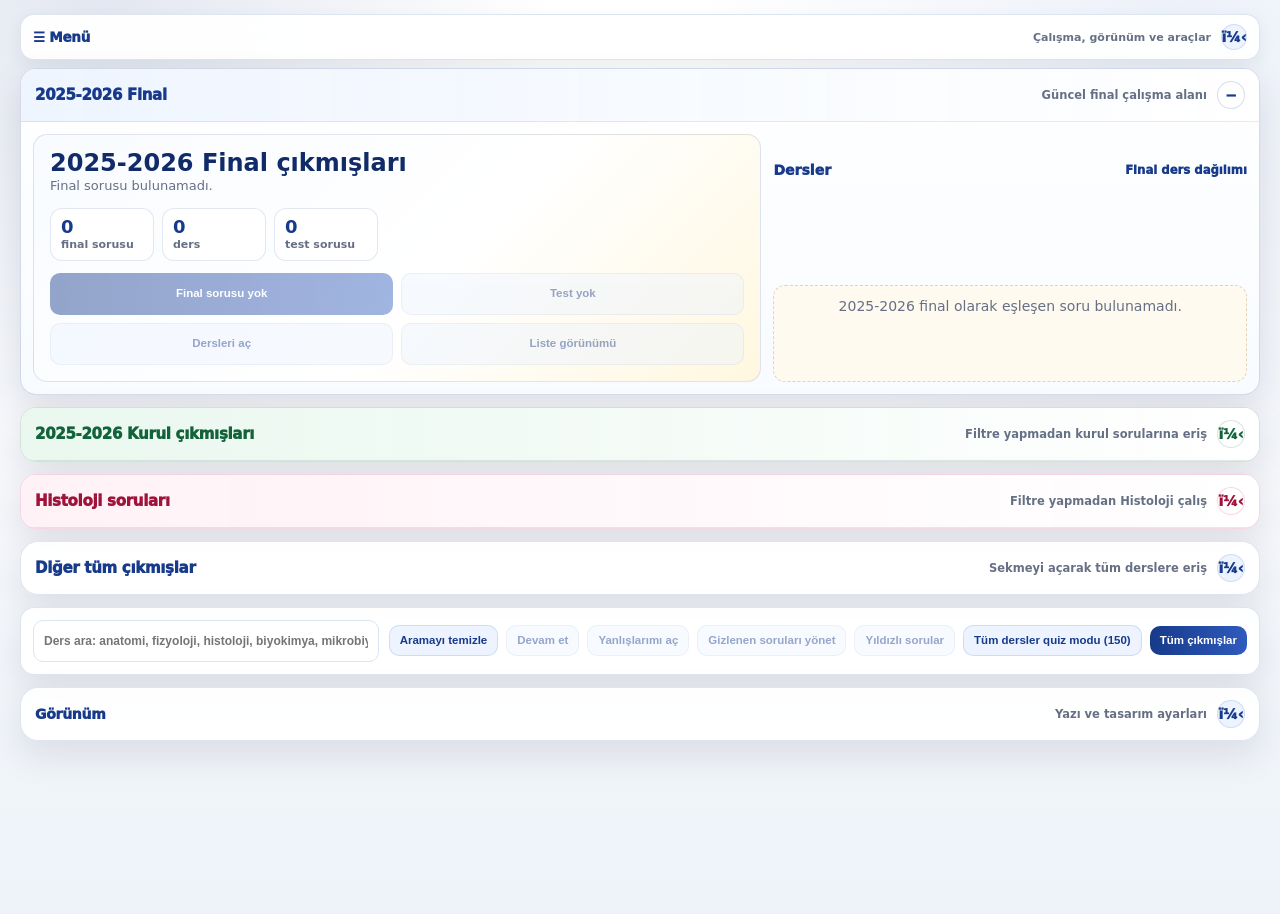
==== commit 6c27d3f2: "Büyük" ====
--- a/index.html
+++ b/index.html
@@ -4540,13 +4540,13 @@
     const DB_DIRS = ["db", ""];
     const DB_EXTENSIONS = [".db", ".sdb"];
     const SEQUENTIAL_SCAN_MAX = 500;
-    const KNOWN_DB_FILES = ["soru20.db","soru1.db","soru2.db","soru3.db","soru4.db","soru5.db","soru6.db","soru7.db","soru8.db","soru9.db","soru10.db","soru11.db","soru12.db","soru13.db","soru14.db","soru15(1).db"];
+    const KNOWN_DB_FILES = ["yenisoru20.db","soru20.db","soru1.db","soru2.db","soru3.db","soru4.db","soru5.db","soru6.db","soru7.db","soru8.db","soru9.db","soru10.db","soru11.db","soru12.db","soru13.db","soru14.db","soru15(1).db"];
     const DISABLED_DB_FILES = ["soru15.db"];
     const FINAL_REFERENCE_DB_FILES = ["soru15(1).db"];
     const FINAL_REFERENCE_SIMILARITY = 0.90;
     const STORAGE_KEY = "database_loader_question_bank_progress_v4";
-    const DB_FILE_LIST_CACHE_KEY = "question_bank_db_file_list_cache_v6_clean_ai";
-    const DB_CONTENT_CACHE_NAME = "question_bank_indexeddb_cache_v6_clean_ai";
+    const DB_FILE_LIST_CACHE_KEY = "question_bank_db_file_list_cache_v7_yenisoru20";
+    const DB_CONTENT_CACHE_NAME = "question_bank_indexeddb_cache_v7_yenisoru20";
     const DB_CONTENT_STORE_NAME = "dbFiles";
     const LAST_POSITION_KEY = "question_bank_last_positions_v1";
     const STUDY_TIME_KEY = "question_bank_study_time_v1";
@@ -4660,6 +4660,10 @@
     function initials(name){return String(name||"?").split(/\s+/).map(x=>x[0]).join("").slice(0,2).toUpperCase();}
     function optionList(q){return Array.isArray(q.options) ? q.options : [];}
     function meta(q,key){return (q.metadata && q.metadata[key]) || "";}
+    function hasAiIntervention(q){
+      const flag = meta(q, "aiEdited");
+      return Boolean(meta(q, "aiInterventionNote")) || flag === true || flag === "true";
+    }
     function answerKey(q){return duplicateMode === "all" ? (q._instanceId || q.id) : q.id;}
 
     function loadQuestionEditOverrides(){
@@ -7607,12 +7611,16 @@
       els.activeTitle.textContent=quizActive ? quizTitle : (filters.subject!=="all"?filters.subject+" soru bankası":"Tüm dersler soru bankası");
       els.section.textContent=`${q.subject || "Ders yok"} · Soru ${pos+1}/${idxs.length} · ${meta(q,"examGroup")||"Kurul yok"} · ${meta(q,"teacher")||"Hoca yok"}`;
       renderHeaderJumpMenu(idxs);
+      const aiIntervention = hasAiIntervention(q);
+      const aiInterventionNote = String(meta(q,"aiInterventionNote") || "").trim();
       if(els.questionEditedBadge){
-        els.questionEditedBadge.classList.toggle("hidden", !q._editedByUser);
-        els.questionEditedBadge.textContent = q._editedByUser ? "Kullanıcı düzenledi" : "";
-        els.questionEditedBadge.title = q._editedByUser ? "Bu soru metni/şıkları/gerçek doğru cevabı kullanıcı tarafından düzenlendi." : "";
-      }
-      const rows=[["Ders",q.subject],["Dosya",q._dbFile||""],["Kurul / sınav grubu",meta(q,"examGroup")],["Yıl / sene",meta(q,"year")],["Hoca",meta(q,"teacher")],["Konu",meta(q,"topic")],["Hedef / kazanım",meta(q,"target")],["Kaynak türü",meta(q,"sourceGroup")],["Kaynak",meta(q,"source")],["Kaynak soru no",meta(q,"sourceNo")],["Durum / güven",meta(q,"status")],["Kullanıcı düzenlemesi",q._editedByUser ? "Bu soru kullanıcı tarafından düzenlendi." : ""]];
+        els.questionEditedBadge.classList.toggle("hidden", !q._editedByUser && !aiIntervention);
+        els.questionEditedBadge.textContent = aiIntervention ? "AI düzeltmesi" : (q._editedByUser ? "Kullanıcı düzenledi" : "");
+        els.questionEditedBadge.title = aiIntervention
+          ? (aiInterventionNote || "Bu soruda cevap anahtarı düzeltmesi işaretlendi.")
+          : (q._editedByUser ? "Bu soru metni/şıkları/gerçek doğru cevabı kullanıcı tarafından düzenlendi." : "");
+      }
+      const rows=[["Ders",q.subject],["Dosya",q._dbFile||""],["Kurul / sınav grubu",meta(q,"examGroup")],["Yıl / sene",meta(q,"year")],["Hoca",meta(q,"teacher")],["Konu",meta(q,"topic")],["Hedef / kazanım",meta(q,"target")],["Kaynak türü",meta(q,"sourceGroup")],["Kaynak",meta(q,"source")],["Kaynak soru no",meta(q,"sourceNo")],["Durum / güven",meta(q,"status")],["AI müdahalesi",aiInterventionNote || (aiIntervention ? "Yapay zeka düzeltmesi işaretli." : "")],["Kullanıcı düzenlemesi",q._editedByUser ? "Bu soru kullanıcı tarafından düzenlendi." : ""]];
       els.meta.innerHTML=rows.filter(([,v])=>String(v??"").trim()).map(([k,v])=>`<div><b>${escapeHTML(k)}:</b> ${escapeHTML(v)}</div>`).join("");
       els.question.innerHTML=formatQuestionHTML(q.question||"", q, selected);
       els.options.innerHTML="";
@@ -7652,6 +7660,7 @@
       }
       const infoParts=[];
       if(q._editedByUser) infoParts.push("<b>Kullanıcı düzenlemesi:</b> Bu soru metni, şıkları veya gerçek doğru cevabı kullanıcı tarafından düzenlendi.");
+      if(aiIntervention) infoParts.push("<b>Yapay zeka müdahalesi:</b> "+escapeHTML(aiInterventionNote || "Bu soruda cevap anahtarı düzeltmesi işaretlendi."));
       if(q.explanation) infoParts.push("<b>Açıklama:</b> "+escapeHTML(q.explanation));
       if(q.spot) infoParts.push("<b>Spot bilgi:</b> "+escapeHTML(q.spot));
       if(q.sourceNote) infoParts.push("<b>Kaynak notu:</b> "+escapeHTML(q.sourceNote));
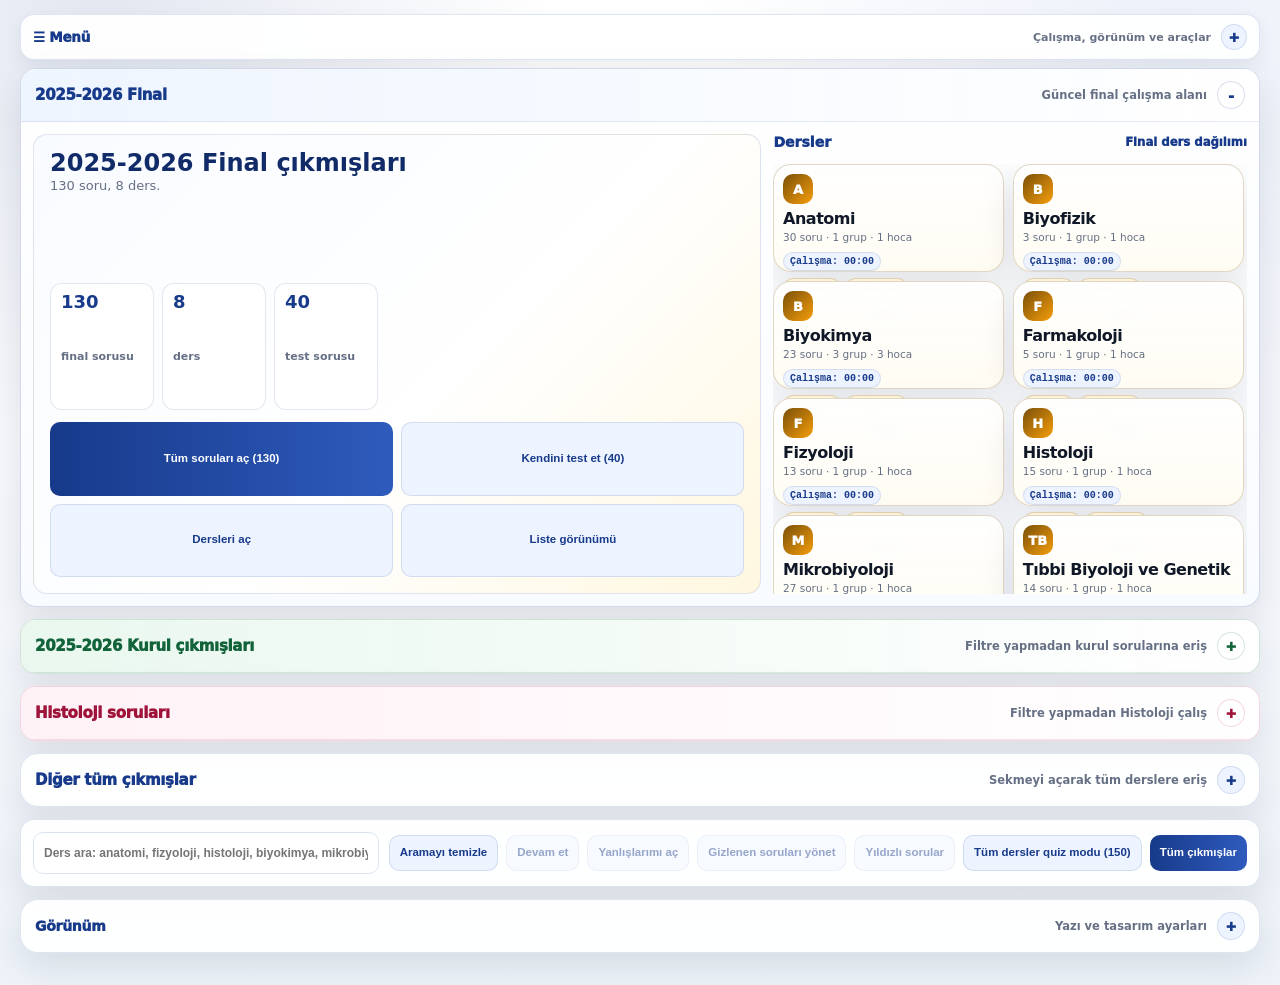
==== commit dbd87757: "Update index.html" ====
--- a/index.html
+++ b/index.html
@@ -425,7 +425,7 @@
       display:none;
     }
     .settings-summary::after{
-      content:"ï¼‹";
+      content:"+";
       font-weight:950;
       color:var(--primary);
       background:var(--soft);
@@ -636,7 +636,7 @@
       display:none;
     }
     .top-menu-summary::after{
-      content:"ï¼‹";
+      content:"+";
       font-weight:950;
       color:var(--primary);
       background:var(--soft);
@@ -933,7 +933,7 @@
       display:none;
     }
     .compact-filter-summary::after{
-      content:"ï¼‹";
+      content:"+";
       display:inline-flex;
       align-items:center;
       justify-content:center;
@@ -3628,7 +3628,7 @@
       display:none;
     }
     .all-courses-summary::after{
-      content:"ï¼‹";
+      content:"+";
       font-weight:950;
       color:var(--primary);
       background:var(--soft);
@@ -3694,7 +3694,7 @@
       display:none;
     }
     .final-fast-summary::after{
-      content:"ï¼‹";
+      content:"+";
       font-weight:950;
       color:#7a4f08;
       background:#fff7df;
@@ -3989,6 +3989,170 @@
       .final-course-grid{
         grid-template-columns:1fr;
         max-height:none;
+      }
+    }
+
+    /* UI-CLEANUP: menü ikonları, buton ölçüleri ve tam ekran alt çubuk düzeltmesi */
+    .top-menu-summary::after,
+    .settings-summary::after,
+    .compact-filter-summary::after,
+    .all-courses-summary::after,
+    .final-fast-summary::after{
+      content:"+"!important;
+      font-family:Arial, ui-sans-serif, system-ui, sans-serif!important;
+      font-size:17px!important;
+      line-height:1!important;
+      text-align:center!important;
+    }
+    .top-menu[open] .top-menu-summary::after,
+    .collapsible-settings[open] .settings-summary::after,
+    .compact-filter-panel[open] .compact-filter-summary::after,
+    .all-courses-panel[open] .all-courses-summary::after,
+    .final-collapsible-panel[open] .final-fast-summary::after{
+      content:"-"!important;
+    }
+
+    button,
+    .filter-btn,
+    .quiz-card-btn,
+    .exam-card-btn,
+    .continue-card-btn,
+    .quick-group-btn{
+      display:inline-flex!important;
+      align-items:center!important;
+      justify-content:center!important;
+      text-align:center!important;
+      min-height:36px!important;
+      line-height:1.2!important;
+      white-space:normal!important;
+      overflow-wrap:anywhere!important;
+    }
+    .course-meta,
+    .db-actions,
+    .font-row,
+    .top-menu-content,
+    .filter-actions,
+    .question-top-actions,
+    .all-q-actions,
+    .fullscreen-results-actions{
+      align-items:stretch!important;
+    }
+    .course-meta button,
+    .db-actions button,
+    .font-row button,
+    .filter-actions button,
+    .question-top-actions button{
+      min-width:0!important;
+      flex:1 1 150px!important;
+    }
+    .top-menu-content button{
+      flex:1 1 138px!important;
+    }
+    .quick-group-btn{
+      justify-content:flex-start!important;
+      align-items:flex-start!important;
+      text-align:left!important;
+      flex-direction:column!important;
+    }
+    .question-mini-header{
+      display:grid!important;
+      grid-template-columns:minmax(0,1fr) repeat(10,auto)!important;
+      align-items:center!important;
+      gap:5px!important;
+    }
+    .question-mini-header .section{
+      text-align:left!important;
+    }
+    .question-edited-badge,
+    .question-study-time-badge{
+      align-self:center!important;
+      justify-self:end!important;
+    }
+    .question-card:not(:fullscreen) .floating-question-nav{
+      display:grid!important;
+      grid-template-columns:repeat(4,minmax(0,1fr))!important;
+      gap:7px!important;
+      position:static!important;
+      width:100%!important;
+      margin-top:14px!important;
+      padding:10px 0 0!important;
+      border-top:1px solid var(--line)!important;
+      border-radius:0!important;
+      background:transparent!important;
+      box-shadow:none!important;
+    }
+    .question-card:not(:fullscreen) .floating-question-nav button{
+      min-height:38px!important;
+      padding:8px 8px!important;
+      font-size:11.5px!important;
+    }
+    .question-card:fullscreen,
+    body.question-card-fullscreen .question-card{
+      padding-bottom:92px!important;
+    }
+    .question-card:fullscreen .feedback,
+    .question-card:fullscreen .ai-warning-box.show,
+    .question-card:fullscreen .info-box.show,
+    body.question-card-fullscreen .question-card .feedback,
+    body.question-card-fullscreen .question-card .ai-warning-box.show,
+    body.question-card-fullscreen .question-card .info-box.show{
+      max-height:23dvh!important;
+      margin-bottom:14px!important;
+      padding-bottom:12px!important;
+      flex-shrink:0!important;
+    }
+    .question-card:fullscreen .floating-question-nav,
+    body.question-card-fullscreen .floating-question-nav{
+      display:grid!important;
+      position:fixed!important;
+      grid-template-columns:repeat(4,minmax(0,1fr))!important;
+      gap:7px!important;
+      left:0!important;
+      right:0!important;
+      bottom:0!important;
+      transform:none!important;
+      width:100dvw!important;
+      padding:9px max(10px, env(safe-area-inset-right)) calc(10px + env(safe-area-inset-bottom)) max(10px, env(safe-area-inset-left))!important;
+      background:rgba(255,255,255,.98)!important;
+      border-top:1px solid var(--line)!important;
+      box-shadow:0 -12px 30px rgba(15,23,42,.15)!important;
+    }
+    .question-card:fullscreen .floating-question-nav button,
+    body.question-card-fullscreen .floating-question-nav button{
+      min-height:40px!important;
+      padding:7px 6px!important;
+      font-size:11px!important;
+      border-radius:10px!important;
+    }
+    @media(max-width:640px){
+      .question-mini-header{
+        grid-template-columns:minmax(0,1fr) repeat(8,auto)!important;
+      }
+      .question-edited-badge,
+      .question-study-time-badge{
+        display:none!important;
+      }
+      .question-card:not(:fullscreen) .floating-question-nav{
+        grid-template-columns:1fr 1fr!important;
+      }
+      .question-card:fullscreen .floating-question-nav,
+      body.question-card-fullscreen .floating-question-nav{
+        gap:4px!important;
+        padding-left:max(6px, env(safe-area-inset-left))!important;
+        padding-right:max(6px, env(safe-area-inset-right))!important;
+      }
+      .question-card:fullscreen .floating-question-nav button,
+      body.question-card-fullscreen .floating-question-nav button{
+        min-height:34px!important;
+        padding:5px 3px!important;
+        font-size:9.5px!important;
+      }
+      .top-menu-content button,
+      .course-meta button,
+      .db-actions button,
+      .font-row button,
+      .filter-actions button{
+        flex-basis:100%!important;
       }
     }
 
@@ -6057,7 +6221,7 @@
     }
 
     function buildFinalReferenceIndex(baseQuestions = allLoadedQuestions){
-      const referenceQuestions = (baseQuestions || []).filter(q => hasFinalReferenceSource(q) && isCurrentFinalMetadata(q));
+      const referenceQuestions = (baseQuestions || []).filter(q => isCurrentFinalMetadata(q) || (hasFinalReferenceSource(q) && mentionsCurrentFinalYear(q)));
       const bySubject = new Map();
       const ids = new Set();
       referenceQuestions.forEach(q => {
@@ -6086,7 +6250,7 @@
     function markFinal20252026Questions(baseQuestions = allLoadedQuestions){
       buildFinalReferenceIndex(baseQuestions);
       (baseQuestions || []).forEach(q => {
-        q._isFinal20252026 = (hasFinalReferenceSource(q) && isCurrentFinalMetadata(q)) || isSimilarToFinalReference(q);
+        q._isFinal20252026 = isCurrentFinalMetadata(q) || (hasFinalReferenceSource(q) && mentionsCurrentFinalYear(q)) || isSimilarToFinalReference(q);
       });
     }
 
@@ -6505,11 +6669,12 @@
 
     
     function isFinal20252026Question(q){
-      // 2025-2026 final dönemi soru15(1).db referans setinden veya ona çok benzer
-      // kayıtlardan oluşur; eski yıl "Final" etiketleri tek başına yeterli değildir.
+      // 2025-2026 final dönemi doğrudan yıl+sınav grubu bilgisinden veya
+      // soru15(1).db referans setine çok benzer güncel kayıtlardan oluşur.
+      // Eski yıl "Final" etiketleri tek başına yeterli değildir.
       if(!q) return false;
       if(typeof q._isFinal20252026 === "boolean") return q._isFinal20252026;
-      return (hasFinalReferenceSource(q) && isCurrentFinalMetadata(q)) || isSimilarToFinalReference(q);
+      return isCurrentFinalMetadata(q) || (hasFinalReferenceSource(q) && mentionsCurrentFinalYear(q)) || isSimilarToFinalReference(q);
     }
 
     function final20252026Questions(baseQuestions = activeVisibleQuestions()){
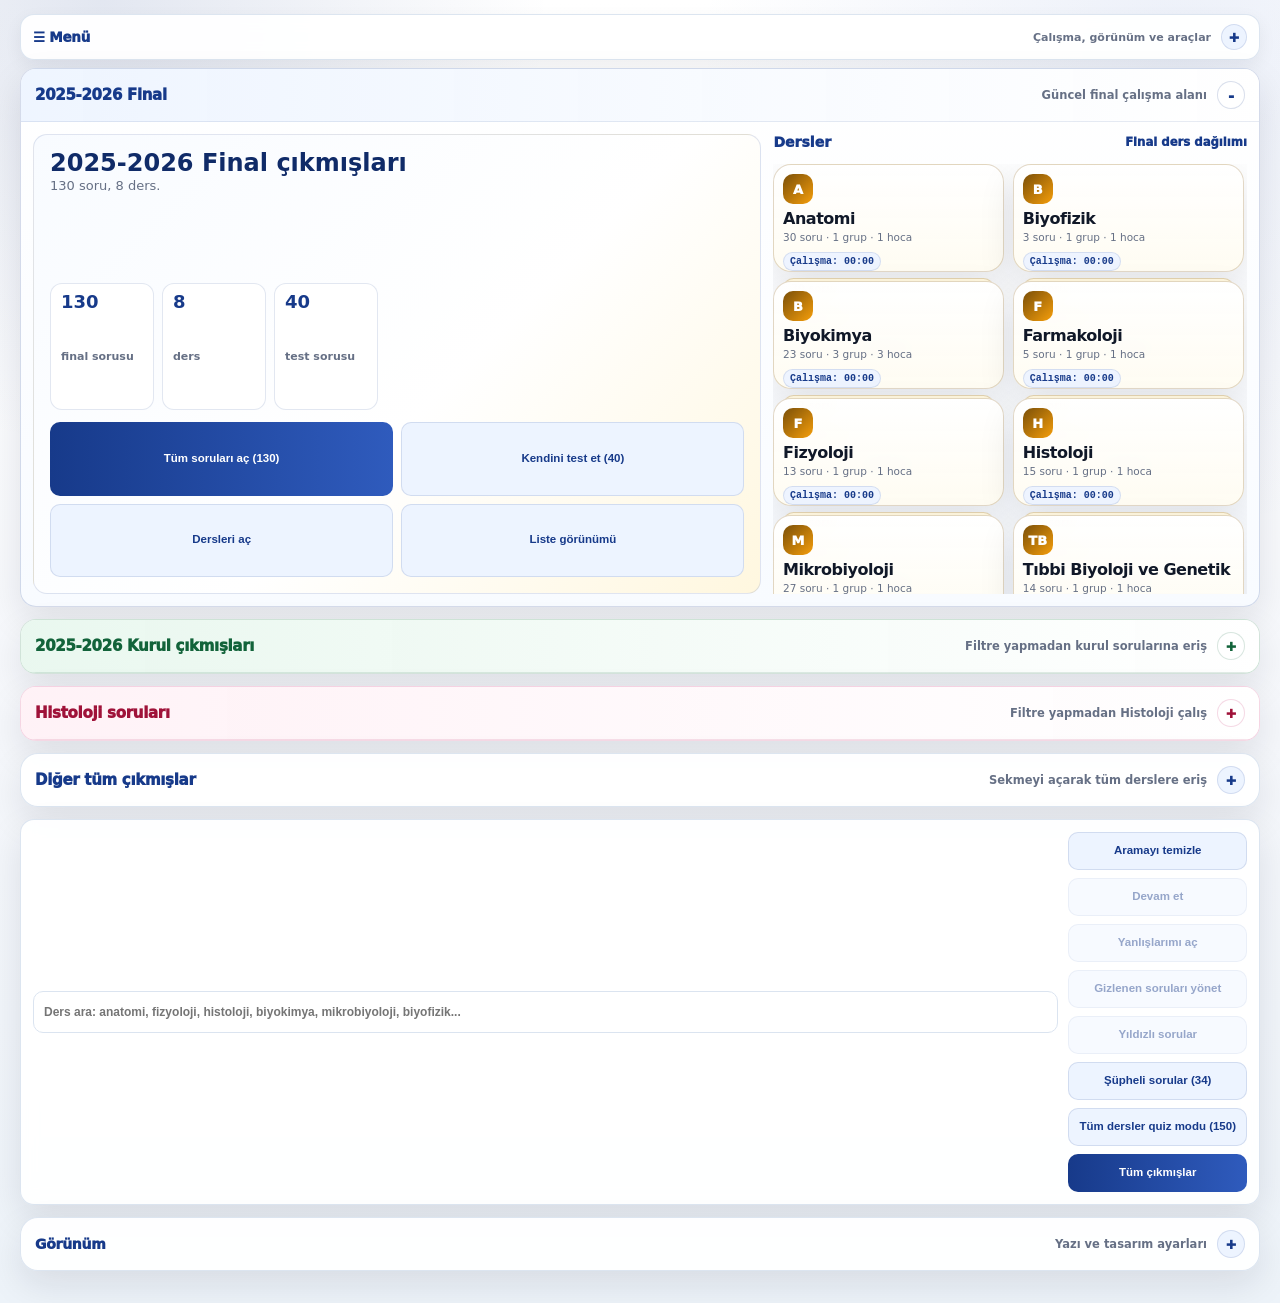
==== commit 7dbdc445: "a" ====
--- a/index.html
+++ b/index.html
@@ -83,6 +83,11 @@
     .question{white-space:pre-wrap;font-family:"Noto Sans","Segoe UI",Arial,sans-serif;font-weight:600;font-size:var(--q-font);line-height:var(--line-q);letter-spacing:0;margin:0 0 14px;color:#172033;
       background:#fbfdff;border:1px solid var(--line);border-left:5px solid var(--primary2);border-radius:14px;padding:14px 15px;box-shadow:0 6px 16px rgba(15,23,42,.045)
     }
+    .question-media{display:none;grid-template-columns:repeat(auto-fit,minmax(180px,1fr));gap:10px;margin:0 0 12px}
+    .question-media.show{display:grid}
+    .question-image-card{border:1px solid var(--line);border-radius:13px;background:#fff;padding:8px;box-shadow:0 6px 16px rgba(15,23,42,.045)}
+    .question-image-card img{display:block;width:100%;max-height:360px;object-fit:contain;border-radius:9px;background:#f8fafc}
+    .question-image-caption{margin-top:6px;color:var(--muted);font-size:11.5px;line-height:1.35;text-align:center}
     .options{display:grid;gap:8px}
     .option{border:1px solid var(--line);border-radius:13px;background:#fff;padding:12px 13px;display:grid;grid-template-columns:30px 1fr;gap:10px;align-items:start;cursor:pointer;transition:transform .1s ease,box-shadow .1s ease,border-color .1s ease,background .1s ease}
     .option:hover{transform:translateY(-1px);box-shadow:0 6px 14px rgba(15,23,42,.07);border-color:rgba(23,58,138,.28)}
@@ -146,6 +151,8 @@
     .all-q-card{padding:14px;border-radius:16px;border:1px solid var(--line);background:#fff;box-shadow:0 8px 20px rgba(15,23,42,.055)}
     .all-q-meta{display:flex;flex-wrap:wrap;gap:6px;margin-bottom:8px}
     .all-q-question{white-space:pre-wrap;font-family:"Noto Sans","Segoe UI",Arial,sans-serif;font-weight:600;line-height:var(--line-q);font-size:var(--q-font);background:#fbfdff;border:1px solid var(--line);border-left:4px solid var(--primary2);border-radius:12px;padding:10px 11px;margin-bottom:9px;color:#172033}
+    .all-q-media{display:grid;grid-template-columns:repeat(auto-fit,minmax(150px,1fr));gap:8px;margin:0 0 9px}
+    .all-q-media img{width:100%;max-height:260px;object-fit:contain;border:1px solid var(--line);border-radius:10px;background:#f8fafc;padding:5px}
     .all-q-options{display:grid;gap:5px}
     .all-q-option{padding:7px 8px;border-radius:10px;border:1px solid var(--line);background:#fff;line-height:1.45;white-space:pre-wrap;font-size:var(--opt-font)}
     .all-q-option.correct{background:var(--okbg);border-color:rgba(18,99,58,.35);color:#14532d;font-weight:780}
@@ -330,6 +337,30 @@
     .all-q-actions{display:flex;gap:7px;flex-wrap:wrap;margin-top:9px}
     .all-q-actions button{padding:8px 9px;border-radius:10px;font-size:12px}
     .hidden-badge{background:var(--warnbg)!important;color:#7a4f08!important;border-color:rgba(122,79,8,.22)!important}
+    .suspicious-chip{background:#fff7df!important;color:#7a4f08!important;border-color:rgba(122,79,8,.28)!important}
+    .question-card.suspicious-question,
+    .all-q-card.suspicious-question{
+      border-color:rgba(122,79,8,.36)!important;
+      box-shadow:0 12px 30px rgba(122,79,8,.10)!important;
+    }
+    .suspicious-note{
+      margin:8px 0;
+      padding:8px 10px;
+      border:1px solid rgba(122,79,8,.24);
+      border-radius:11px;
+      background:#fff7df;
+      color:#573a09;
+      font-size:12px;
+      line-height:1.4;
+    }
+    .related-box{display:none;margin-top:10px;padding:10px;border:1px solid var(--line);border-radius:13px;background:#fbfdff}
+    .related-box.show{display:block}
+    .related-head{display:flex;align-items:center;justify-content:space-between;gap:8px;margin-bottom:8px}
+    .related-head b{color:var(--primary);font-size:13px}
+    .related-list{display:grid;gap:7px}
+    .related-item{display:grid;grid-template-columns:1fr auto;gap:8px;align-items:center;border:1px solid var(--line);border-radius:10px;background:#fff;padding:8px;font-size:12px;line-height:1.35}
+    .related-item small{display:block;color:var(--muted);margin-top:2px}
+    .related-item button{min-height:30px!important;padding:5px 8px!important;font-size:11px!important}
     body.quiz-active-mode .active-filter-summary::before{content:"Quiz modu aktif · ";font-weight:900}
 
   
@@ -4153,6 +4184,53 @@
       .font-row button,
       .filter-actions button{
         flex-basis:100%!important;
+      }
+    }
+
+    /* BUTTON-BALANCE: yan yana butonlar aynı ritimde kalsın */
+    .home-actions-group,
+    .course-meta,
+    .top-menu-content,
+    .db-actions,
+    .font-row,
+    .filter-actions,
+    .all-q-actions,
+    .fullscreen-results-actions{
+      display:grid!important;
+      grid-template-columns:repeat(auto-fit,minmax(138px,1fr))!important;
+      gap:8px!important;
+    }
+    .nav.floating-question-nav{
+      align-items:stretch!important;
+    }
+    .home-actions-group button,
+    .course-meta button,
+    .top-menu-content button,
+    .db-actions button,
+    .font-row button,
+    .filter-actions button,
+    .all-q-actions button,
+    .fullscreen-results-actions button,
+    .nav.floating-question-nav button{
+      width:100%!important;
+      min-width:0!important;
+      min-height:38px!important;
+      padding:8px 10px!important;
+      display:inline-flex!important;
+      align-items:center!important;
+      justify-content:center!important;
+      text-align:center!important;
+      line-height:1.2!important;
+    }
+    @media(max-width:560px){
+      .home-actions-group,
+      .course-meta,
+      .top-menu-content,
+      .db-actions,
+      .font-row,
+      .filter-actions,
+      .all-q-actions{
+        grid-template-columns:1fr!important;
       }
     }
 
@@ -4337,6 +4415,7 @@
           <button class="secondary" id="wrongHomeBtn" type="button">Yanlışlarım</button>
           <button class="secondary" id="hiddenHomeBtn" type="button">Gizlenenler</button>
           <button class="secondary" id="starredHomeBtn" type="button">Yıldızlılar</button>
+          <button class="secondary" id="suspiciousHomeBtn" type="button">Şüpheli sorular</button>
           <button class="secondary" id="quizAllBtn" type="button">Test et</button>
           <button class="primary" id="startAllBtn" type="button">Tüm çıkmışlar</button>
         </div>
@@ -4491,10 +4570,12 @@
             </div>
 
             <h2 class="question" id="question"></h2>
+            <div class="question-media" id="questionMedia"></div>
             <div class="options" id="options"></div>
             <div class="feedback" id="feedback"></div>
             <div class="ai-warning-box" id="aiWarningBox"></div>
             <div class="info-box" id="infoBox"></div>
+            <div class="related-box" id="relatedBox"></div>
 
             <div class="question-top-actions">
               <button class="secondary" id="showInfoBtn">Açıklama/spot göster</button>
@@ -4709,8 +4790,8 @@
     const FINAL_REFERENCE_DB_FILES = ["soru15(1).db"];
     const FINAL_REFERENCE_SIMILARITY = 0.90;
     const STORAGE_KEY = "database_loader_question_bank_progress_v4";
-    const DB_FILE_LIST_CACHE_KEY = "question_bank_db_file_list_cache_v7_yenisoru20";
-    const DB_CONTENT_CACHE_NAME = "question_bank_indexeddb_cache_v7_yenisoru20";
+    const DB_FILE_LIST_CACHE_KEY = "question_bank_db_file_list_cache_v9_suspicious_related";
+    const DB_CONTENT_CACHE_NAME = "question_bank_indexeddb_cache_v9_suspicious_related";
     const DB_CONTENT_STORE_NAME = "dbFiles";
     const LAST_POSITION_KEY = "question_bank_last_positions_v1";
     const STUDY_TIME_KEY = "question_bank_study_time_v1";
@@ -4775,6 +4856,7 @@
     let pendingUnwantedConfirmResolve = null;
     let fastCacheMode = false;
     let finalReferenceIndex = null;
+    let relatedPdfIndexes = [];
     let initialLoadingStartedAt = Date.now();
     const INITIAL_LOADING_MIN_MS = 1800;
     const LIST_BATCH_SIZE = 60;
@@ -4788,7 +4870,7 @@
       kurulCourseGrid:$("kurulCourseGrid"), kurulEmpty:$("kurulEmpty"), kurulAllBtn:$("kurulAllBtn"), kurulQuizBtn:$("kurulQuizBtn"), kurulCoursesBtn:$("kurulCoursesBtn"), kurulListBtn:$("kurulListBtn"), kurulSummaryText:$("kurulSummaryText"), kurulQuestionCount:$("kurulQuestionCount"), kurulSubjectCount:$("kurulSubjectCount"), kurulQuizCount:$("kurulQuizCount"),
       histologyGroupGrid:$("histologyGroupGrid"), histologyEmpty:$("histologyEmpty"), histologyAllBtn:$("histologyAllBtn"), histologyQuizBtn:$("histologyQuizBtn"), histologyFinalBtn:$("histologyFinalBtn"), histologyListBtn:$("histologyListBtn"), histologySummaryText:$("histologySummaryText"), histologyQuestionCount:$("histologyQuestionCount"), histologyGroupCount:$("histologyGroupCount"), histologyQuizCount:$("histologyQuizCount"),
       allCoursesDetails:$("allCoursesDetails"), courseEmpty:$("courseEmpty"), courseSearch:$("courseSearch"),
-      clearCourseSearch:$("clearCourseSearch"), continueBtn:$("continueBtn"), wrongHomeBtn:$("wrongHomeBtn"), hiddenHomeBtn:$("hiddenHomeBtn"), starredHomeBtn:$("starredHomeBtn"), quizAllBtn:$("quizAllBtn"), startAllBtn:$("startAllBtn"),
+      clearCourseSearch:$("clearCourseSearch"), continueBtn:$("continueBtn"), wrongHomeBtn:$("wrongHomeBtn"), hiddenHomeBtn:$("hiddenHomeBtn"), starredHomeBtn:$("starredHomeBtn"), suspiciousHomeBtn:$("suspiciousHomeBtn"), quizAllBtn:$("quizAllBtn"), startAllBtn:$("startAllBtn"),
       backHomeBtn:$("backHomeBtn"), changeCourseBtn:$("changeCourseBtn"), activeTitle:$("activeTitle"),
       wideQuestionBtn:$("wideQuestionBtn"), showAllBtn:$("showAllBtn"), compactHomeBtn:$("compactHomeBtn"), compactShowAllBtn:$("compactShowAllBtn"), backToQuizBtn:$("backToQuizBtn"), wideListBtn:$("wideListBtn"), pdfListBtn:$("pdfListBtn"), textListBtn:$("textListBtn"), restoreHiddenBtn:$("restoreHiddenBtn"), refreshListBtn:$("refreshListBtn"),
       listTitle:$("listTitle"), listSubtitle:$("listSubtitle"), allList:$("allList"),
@@ -4798,8 +4880,8 @@
       examTopbar:$("examTopbar"), examModeTitle:$("examModeTitle"), examTimerText:$("examTimerText"), cancelExamBtn:$("cancelExamBtn"),
       questionFullscreenBtn:$("questionFullscreenBtn"), questionBreakBtn:$("questionBreakBtn"), questionInfoToggleBtn:$("questionInfoToggleBtn"), questionChatGPTBtn:$("questionChatGPTBtn"), questionStarBtn:$("questionStarBtn"), questionEditedBadge:$("questionEditedBadge"), questionStudyTimeBadge:$("questionStudyTimeBadge"), questionHistoryDetails:$("questionHistoryDetails"), questionHistoryPanel:$("questionHistoryPanel"), questionJumpMenuDetails:$("questionJumpMenuDetails"), questionJumpMenuGrid:$("questionJumpMenuGrid"),
       chatgptWebviewModal:$("chatgptWebviewModal"), chatgptWebviewFrame:$("chatgptWebviewFrame"), chatgptWebviewCloseBtn:$("chatgptWebviewCloseBtn"), chatgptOpenNewTabBtn:$("chatgptOpenNewTabBtn"), chatgptCopyPromptBtn:$("chatgptCopyPromptBtn"), chatgptWebviewNote:$("chatgptWebviewNote"),
-      progress:$("progress"), counter:$("counter"), section:$("section"), meta:$("meta"), question:$("question"), options:$("options"),
-      feedback:$("feedback"), aiWarningBox:$("aiWarningBox"), infoBox:$("infoBox"), showInfoBtn:$("showInfoBtn"), cardShowAllBtn:$("cardShowAllBtn"), hideQuestionBtn:$("hideQuestionBtn"), unknownQuestionBtn:$("unknownQuestionBtn"), unwantedConfirmModal:$("unwantedConfirmModal"), unwantedConfirmOkBtn:$("unwantedConfirmOkBtn"), unwantedConfirmCancelBtn:$("unwantedConfirmCancelBtn"), wideExitBtn:$("wideExitBtn"), prevBtn:$("prevBtn"), nextBtn:$("nextBtn"),
+      progress:$("progress"), counter:$("counter"), section:$("section"), meta:$("meta"), question:$("question"), questionMedia:$("questionMedia"), options:$("options"),
+      feedback:$("feedback"), aiWarningBox:$("aiWarningBox"), infoBox:$("infoBox"), relatedBox:$("relatedBox"), showInfoBtn:$("showInfoBtn"), cardShowAllBtn:$("cardShowAllBtn"), hideQuestionBtn:$("hideQuestionBtn"), unknownQuestionBtn:$("unknownQuestionBtn"), unwantedConfirmModal:$("unwantedConfirmModal"), unwantedConfirmOkBtn:$("unwantedConfirmOkBtn"), unwantedConfirmCancelBtn:$("unwantedConfirmCancelBtn"), wideExitBtn:$("wideExitBtn"), prevBtn:$("prevBtn"), nextBtn:$("nextBtn"),
       clearCacheBtn:$("clearCacheBtn"), resetVisibleBtn:$("resetVisibleBtn"), answeredCount:$("answeredCount"),
       correctCount:$("correctCount"), wrongCount:$("wrongCount"), emptyCount:$("emptyCount"), jumpGrid:$("jumpGrid"),
       subjectSelect:$("subjectSelect"), examSelect:$("examSelect"), yearSelect:$("yearSelect"), teacherSelect:$("teacherSelect"),
@@ -4824,9 +4906,141 @@
     function initials(name){return String(name||"?").split(/\s+/).map(x=>x[0]).join("").slice(0,2).toUpperCase();}
     function optionList(q){return Array.isArray(q.options) ? q.options : [];}
     function meta(q,key){return (q.metadata && q.metadata[key]) || "";}
+    function normalizeImageEntry(entry, idx=0){
+      if(!entry) return null;
+      if(typeof entry === "string") return {src:entry, alt:`Soru görseli ${idx+1}`, caption:""};
+      if(typeof entry === "object"){
+        const src = entry.src || entry.url || entry.href || entry.path || entry.file || entry.image || "";
+        if(!src) return null;
+        return {
+          src:String(src),
+          alt:String(entry.alt || entry.title || entry.caption || `Soru görseli ${idx+1}`),
+          caption:String(entry.caption || entry.title || "")
+        };
+      }
+      return null;
+    }
+    function questionImages(q){
+      const md = (q && q.metadata) || {};
+      const raw = [];
+      if(Array.isArray(q && q.images)) raw.push(...q.images);
+      if(q && q.image) raw.push(q.image);
+      if(q && q.imageUrl) raw.push(q.imageUrl);
+      if(Array.isArray(md.images)) raw.push(...md.images);
+      if(md.image) raw.push(md.image);
+      if(md.imageUrl) raw.push(md.imageUrl);
+      return raw.map(normalizeImageEntry).filter(Boolean);
+    }
+    function hasQuestionImage(q){return Boolean(q && (q.hasImage || meta(q,"hasImage") || questionImages(q).length));}
+    function resolveQuestionImageSrc(src){
+      const value = String(src || "").trim();
+      if(!value) return "";
+      if(/^(https?:|data:|blob:|file:)/i.test(value) || value.startsWith("/")) return value;
+      if(/^db\//i.test(value)) return value;
+      if(/^images\//i.test(value)) return "db/" + value;
+      return "db/images/" + value;
+    }
+    function absoluteImageSrc(src){
+      const resolved = resolveQuestionImageSrc(src);
+      try{return new URL(resolved, location.href).href;}catch(e){return resolved;}
+    }
+    function renderImageGalleryHTML(q, className="question-media", absolute=false){
+      const imgs = questionImages(q);
+      if(!imgs.length) return "";
+      return imgs.map((img, idx)=>{
+        const src = absolute ? absoluteImageSrc(img.src) : resolveQuestionImageSrc(img.src);
+        const caption = img.caption ? `<div class="question-image-caption">${escapeHTML(img.caption)}</div>` : "";
+        return `<figure class="question-image-card"><img src="${escapeHTML(src)}" alt="${escapeHTML(img.alt || `Soru görseli ${idx+1}`)}" loading="lazy" decoding="async">${caption}</figure>`;
+      }).join("");
+    }
     function hasAiIntervention(q){
       const flag = meta(q, "aiEdited");
       return Boolean(meta(q, "aiInterventionNote")) || flag === true || flag === "true";
+    }
+    function suspicionReasons(q){
+      const md = (q && q.metadata) || {};
+      const validation = md.validation || {};
+      const reasons = [];
+      if(q && q.suspicious) reasons.push("Soru kaydı şüpheli işaretli.");
+      if(md.suspicious === true || md.suspicious === "true") reasons.push(md.suspicionReason || "Kaynak/kategori güveni düşük.");
+      if(Array.isArray(md.suspicionReasons)) reasons.push(...md.suspicionReasons);
+      if(validation.protectedDbMatch === "none") reasons.push("Koruma veritabanında birebir eşleşme bulunamadı.");
+      if(validation.kazanimMatch && /needs_review|weak_match|not_checked/i.test(String(validation.kazanimMatch.status || validation.kazanimMatch))) reasons.push("Kazanım/hedef eşleşmesi gözden geçirilmeli.");
+      if(validation.sourceMatch && /needs_review|weak|conflict|not_found/i.test(String(validation.sourceMatch.status || validation.sourceMatch))) reasons.push("Kaynak eşleşmesi kesin değil.");
+      if(md.histology2025DuplicateGroup) reasons.push("2025-2026 Histoloji tekrar kontrol grubunda.");
+      if(/düşük|dusuk|şüpheli|supheli|ihtilaf/i.test(String(md.status || ""))) reasons.push("Durum alanı düşük güven/şüphe içeriyor.");
+      return [...new Set(reasons.map(x=>String(x || "").trim()).filter(Boolean))];
+    }
+    function isSuspiciousQuestion(q){return suspicionReasons(q).length > 0;}
+    function explicitRelatedIds(q){
+      const md = (q && q.metadata) || {};
+      const raw = []
+        .concat(Array.isArray(q && q.relatedQuestionIds) ? q.relatedQuestionIds : [])
+        .concat(Array.isArray(md.relatedQuestionIds) ? md.relatedQuestionIds : [])
+        .concat(Array.isArray(md.exampleQuestionIds) ? md.exampleQuestionIds : [])
+        .concat(Array.isArray(md.kurulSimilarQuestionIds) ? md.kurulSimilarQuestionIds : []);
+      return [...new Set(raw.map(String).filter(Boolean))];
+    }
+    function relatedQuestions(q, limit=8){
+      if(!q) return [];
+      const explicit = new Set(explicitRelatedIds(q));
+      const qSig = dedupeSignature(q);
+      const qTokens = tokenSet(qSig);
+      const qTopic = normalizeQuestionTextForDedupe(meta(q,"topic") || "");
+      const qTarget = normalizeQuestionTextForDedupe(meta(q,"target") || "");
+      const rows = [];
+      questions.forEach((candidate, idx)=>{
+        if(!candidate || candidate === q || answerKey(candidate) === answerKey(q)) return;
+        let score = 0;
+        const id = String(candidate.id || "");
+        if(explicit.has(id) || explicit.has(answerKey(candidate))) score += 1.5;
+        if(candidate.subject && q.subject && candidate.subject === q.subject) score += 0.18;
+        const cTopic = normalizeQuestionTextForDedupe(meta(candidate,"topic") || "");
+        const cTarget = normalizeQuestionTextForDedupe(meta(candidate,"target") || "");
+        if(qTopic && cTopic && qTopic === cTopic) score += 0.55;
+        if(qTarget && cTarget && qTarget === cTarget) score += 0.55;
+        const cSig = dedupeSignature(candidate);
+        const sim = signatureSimilarity(qSig, qTokens, cSig, tokenSet(cSig));
+        if(sim >= 0.45) score += sim;
+        if(score >= 0.55) rows.push({q:candidate, idx, score});
+      });
+      return rows.sort((a,b)=>b.score-a.score).slice(0, limit);
+    }
+    function renderRelatedQuestionBox(q){
+      if(!els.relatedBox) return;
+      const related = relatedQuestions(q, 8);
+      relatedPdfIndexes = related.map(item=>item.idx);
+      if(!related.length){
+        els.relatedBox.className = "related-box";
+        els.relatedBox.innerHTML = "";
+        return;
+      }
+      const list = related.map(item=>`
+        <div class="related-item">
+          <div>
+            <b>${escapeHTML(item.q.subject || "Ders yok")}</b>
+            <small>${escapeHTML(meta(item.q,"examGroup") || "Grup yok")} · ${escapeHTML(meta(item.q,"year") || "Yıl yok")} · ${escapeHTML(meta(item.q,"topic") || "Konu yok")}</small>
+          </div>
+          <button class="secondary related-go-btn" type="button" data-index="${item.idx}">Aç</button>
+        </div>
+      `).join("");
+      els.relatedBox.innerHTML = `
+        <div class="related-head">
+          <b>Benzer / örnek sorular (${related.length})</b>
+          <button class="secondary" id="relatedPdfBtn" type="button">PDF</button>
+        </div>
+        <div class="related-list">${list}</div>
+      `;
+      els.relatedBox.className = "related-box show";
+      els.relatedBox.querySelectorAll(".related-go-btn").forEach(btn=>{
+        btn.addEventListener("click",()=>{
+          current = Number(btn.dataset.index);
+          render();
+          requestAnimationFrame(()=>scrollToQuestion("auto"));
+        });
+      });
+      const pdfBtn = els.relatedBox.querySelector("#relatedPdfBtn");
+      if(pdfBtn) pdfBtn.addEventListener("click",()=>createPdfForIndexes(relatedPdfIndexes, `${q.subject || "Soru"} ilişkili sorular`));
     }
     function answerKey(q){return duplicateMode === "all" ? (q._instanceId || q.id) : q.id;}
 
@@ -5352,10 +5566,13 @@
 
     function prepareQuestionRecord(q){
       if(!q) return q;
+      const imgs = questionImages(q);
+      q.hasImage = imgs.length > 0 || Boolean(q.hasImage || meta(q,"hasImage"));
       q._searchText = normalize([
         q.subject, q.question, q.explanation, q.spot, q.sourceNote,
         meta(q,"examGroup"), meta(q,"year"), meta(q,"teacher"), meta(q,"topic"),
         meta(q,"target"), meta(q,"sourceGroup"), meta(q,"source"),
+        imgs.map(img => [img.alt, img.caption, img.src].filter(Boolean).join(" ")).join(" "),
         ...optionList(q).map(o=>o.text)
       ].join(" "));
       return q;
@@ -7106,6 +7323,11 @@
         els.starredHomeBtn.disabled = starredCount === 0;
         els.starredHomeBtn.textContent = starredCount ? `Yıldızlı sorular (${starredCount})` : "Yıldızlı sorular";
       }
+      const suspiciousCount = activeQuestions().filter(q => !isHiddenQuestion(q) && isSuspiciousQuestion(q)).length;
+      if(els.suspiciousHomeBtn){
+        els.suspiciousHomeBtn.disabled = suspiciousCount === 0;
+        els.suspiciousHomeBtn.textContent = suspiciousCount ? `Şüpheli sorular (${suspiciousCount})` : "Şüpheli sorular";
+      }
       els.quizAllBtn.disabled = otherQ.length === 0;
       els.quizAllBtn.textContent = otherQ.length ? `Tüm dersler quiz modu (${Math.min(150, otherQ.length)})` : "Tüm dersler quiz modu";
     }
@@ -7614,9 +7836,10 @@
       return extractRomanPremiseTokens(joined);
     }
 
-    function shouldHighlightPremises(q, selected){
+    function shouldHighlightPremises(q, selected, force=false){
       // Normal soru çözümünde herhangi bir cevap işaretlenince öncüllerin doğru/yanlış durumu gösterilir.
       // Sınav modunda ipucu vermemek için kapalı kalır.
+      if(force) return correctAnswerIndex(q) !== null;
       if(examMode) return false;
       if(selected === undefined || selected === null) return false;
       const correctIdx = correctAnswerIndex(q);
@@ -7624,7 +7847,7 @@
     }
 
 
-    function formatQuestionHTML(raw, q=null, selected=null){
+    function formatQuestionHTML(raw, q=null, selected=null, options={}){
       const text = String(raw || "");
       const markerRe = /(^|[\n\r]|\s)(I{1,3}|IV|V|VI{0,3}|IX|X)\.\s+/g;
       const matches = [];
@@ -7654,7 +7877,7 @@
       }
 
       const premiseRomans = items.map(item => item.roman);
-      const highlight = shouldHighlightPremises(q, selected);
+      const highlight = shouldHighlightPremises(q, selected, !!options.forcePremiseHighlight);
       const correctSet = highlight ? correctPremiseSetForQuestion(q, premiseRomans) : new Set();
       const canColor = highlight && correctSet.size > 0;
 
@@ -7742,7 +7965,7 @@
         pauseStudyTimer();
         document.body.classList.add("no-question-active");
         els.section.textContent="Soru bulunamadı"; els.meta.innerHTML=""; els.question.textContent=questions.length?"Seçili filtrelerle veya aktif database seçimiyle eşleşen soru yok.":"Soru dosyası yüklenemedi veya soru bulunamadı.";
-        els.options.innerHTML=""; els.feedback.className="feedback"; els.feedback.innerHTML=""; if(els.aiWarningBox){els.aiWarningBox.className="ai-warning-box"; els.aiWarningBox.innerHTML="";} els.infoBox.className="info-box"; els.infoBox.innerHTML=""; if(els.questionJumpMenuGrid) els.questionJumpMenuGrid.innerHTML=""; if(els.questionChatGPTBtn) els.questionChatGPTBtn.disabled=true; if(els.questionInfoToggleBtn) els.questionInfoToggleBtn.disabled=true; if(els.unknownQuestionBtn) els.unknownQuestionBtn.disabled=true; if(els.questionStarBtn){els.questionStarBtn.disabled=true; els.questionStarBtn.classList.remove("starred"); els.questionStarBtn.textContent="☆";} els.prevBtn.disabled=true; els.nextBtn.disabled=true; updateStats(); return;
+        els.options.innerHTML=""; if(els.questionMedia){els.questionMedia.className="question-media"; els.questionMedia.innerHTML="";} if(els.relatedBox){els.relatedBox.className="related-box"; els.relatedBox.innerHTML="";} els.feedback.className="feedback"; els.feedback.innerHTML=""; if(els.aiWarningBox){els.aiWarningBox.className="ai-warning-box"; els.aiWarningBox.innerHTML="";} els.infoBox.className="info-box"; els.infoBox.innerHTML=""; if(els.questionJumpMenuGrid) els.questionJumpMenuGrid.innerHTML=""; if(els.questionChatGPTBtn) els.questionChatGPTBtn.disabled=true; if(els.questionInfoToggleBtn) els.questionInfoToggleBtn.disabled=true; if(els.unknownQuestionBtn) els.unknownQuestionBtn.disabled=true; if(els.questionStarBtn){els.questionStarBtn.disabled=true; els.questionStarBtn.classList.remove("starred"); els.questionStarBtn.textContent="☆";} els.prevBtn.disabled=true; els.nextBtn.disabled=true; updateStats(); return;
       }
       document.body.classList.remove("no-question-active");
       ensureCurrent();
@@ -7778,16 +8001,28 @@
       renderHeaderJumpMenu(idxs);
       const aiIntervention = hasAiIntervention(q);
       const aiInterventionNote = String(meta(q,"aiInterventionNote") || "").trim();
+      const suspiciousReasons = suspicionReasons(q);
+      const isSuspicious = suspiciousReasons.length > 0;
+      const card = els.question ? els.question.closest(".question-card") : null;
+      if(card) card.classList.toggle("suspicious-question", isSuspicious);
       if(els.questionEditedBadge){
-        els.questionEditedBadge.classList.toggle("hidden", !q._editedByUser && !aiIntervention);
-        els.questionEditedBadge.textContent = aiIntervention ? "AI düzeltmesi" : (q._editedByUser ? "Kullanıcı düzenledi" : "");
-        els.questionEditedBadge.title = aiIntervention
+        els.questionEditedBadge.classList.toggle("hidden", !q._editedByUser && !aiIntervention && !isSuspicious);
+        els.questionEditedBadge.textContent = isSuspicious ? "Şüpheli" : (aiIntervention ? "AI düzeltmesi" : (q._editedByUser ? "Kullanıcı düzenledi" : ""));
+        els.questionEditedBadge.title = isSuspicious
+          ? suspiciousReasons.join(" | ")
+          : (aiIntervention
           ? (aiInterventionNote || "Bu soruda cevap anahtarı düzeltmesi işaretlendi.")
-          : (q._editedByUser ? "Bu soru metni/şıkları/gerçek doğru cevabı kullanıcı tarafından düzenlendi." : "");
-      }
-      const rows=[["Ders",q.subject],["Dosya",q._dbFile||""],["Kurul / sınav grubu",meta(q,"examGroup")],["Yıl / sene",meta(q,"year")],["Hoca",meta(q,"teacher")],["Konu",meta(q,"topic")],["Hedef / kazanım",meta(q,"target")],["Kaynak türü",meta(q,"sourceGroup")],["Kaynak",meta(q,"source")],["Kaynak soru no",meta(q,"sourceNo")],["Durum / güven",meta(q,"status")],["AI müdahalesi",aiInterventionNote || (aiIntervention ? "Yapay zeka düzeltmesi işaretli." : "")],["Kullanıcı düzenlemesi",q._editedByUser ? "Bu soru kullanıcı tarafından düzenlendi." : ""]];
+          : (q._editedByUser ? "Bu soru metni/şıkları/gerçek doğru cevabı kullanıcı tarafından düzenlendi." : ""));
+      }
+      const rows=[["Ders",q.subject],["Dosya",q._dbFile||""],["Kurul / sınav grubu",meta(q,"examGroup")],["Yıl / sene",meta(q,"year")],["Hoca",meta(q,"teacher")],["Konu",meta(q,"topic")],["Hedef / kazanım",meta(q,"target")],["Kaynak türü",meta(q,"sourceGroup")],["Kaynak",meta(q,"source")],["Kaynak soru no",meta(q,"sourceNo")],["Durum / güven",meta(q,"status")],["Şüpheli durum",suspiciousReasons.join(" | ")],["AI müdahalesi",aiInterventionNote || (aiIntervention ? "Yapay zeka düzeltmesi işaretli." : "")],["Kullanıcı düzenlemesi",q._editedByUser ? "Bu soru kullanıcı tarafından düzenlendi." : ""]];
       els.meta.innerHTML=rows.filter(([,v])=>String(v??"").trim()).map(([k,v])=>`<div><b>${escapeHTML(k)}:</b> ${escapeHTML(v)}</div>`).join("");
       els.question.innerHTML=formatQuestionHTML(q.question||"", q, selected);
+      if(els.questionMedia){
+        const mediaHTML = renderImageGalleryHTML(q);
+        els.questionMedia.innerHTML = mediaHTML;
+        els.questionMedia.className = mediaHTML ? "question-media show" : "question-media";
+      }
+      renderRelatedQuestionBox(q);
       els.options.innerHTML="";
       if(!opts.length){
         els.options.innerHTML=`<div class="feedback neutral" style="display:block"><b>Şık yok:</b> Bu kayıtta seçenekler bulunmuyor. Cevap anahtarı bilgi alanında gösterilir.</div>`;
@@ -7824,6 +8059,7 @@
         els.aiWarningBox.className = aiWarning ? "ai-warning-box show" : "ai-warning-box";
       }
       const infoParts=[];
+      if(isSuspicious) infoParts.push("<b>Şüpheli kayıt:</b> "+escapeHTML(suspiciousReasons.join(" | ")));
       if(q._editedByUser) infoParts.push("<b>Kullanıcı düzenlemesi:</b> Bu soru metni, şıkları veya gerçek doğru cevabı kullanıcı tarafından düzenlendi.");
       if(aiIntervention) infoParts.push("<b>Yapay zeka müdahalesi:</b> "+escapeHTML(aiInterventionNote || "Bu soruda cevap anahtarı düzeltmesi işaretlendi."));
       if(q.explanation) infoParts.push("<b>Açıklama:</b> "+escapeHTML(q.explanation));
@@ -7984,34 +8220,35 @@
     }
 
     function getListIndexesForCurrentMode(){
-      let idxs = listMode === "hidden"
-        ? questions.map((q,i)=>[q,i]).filter(([q]) => isDbActive(q) && isHiddenQuestion(q)).map(([,i])=>i)
-        : (listMode === "starred"
-          ? orderIndexes(questions.map((q,i)=>[q,i]).filter(([q]) => isDbActive(q) && !isHiddenQuestion(q) && isStarredQuestion(q)).map(([,i])=>i))
-          : filteredIndexes());
-
+      let idxs;
+      if(listMode === "hidden"){
+        idxs = questions.map((q,i)=>[q,i]).filter(([q]) => isDbActive(q) && isHiddenQuestion(q)).map(([,i])=>i);
+      }else if(listMode === "starred"){
+        idxs = orderIndexes(questions.map((q,i)=>[q,i]).filter(([q]) => isDbActive(q) && !isHiddenQuestion(q) && isStarredQuestion(q)).map(([,i])=>i));
+      }else if(listMode === "suspicious"){
+        idxs = orderIndexes(questions.map((q,i)=>[q,i]).filter(([q]) => isDbActive(q) && !isHiddenQuestion(q) && isSuspiciousQuestion(q)).map(([,i])=>i));
+      }else{
+        idxs = filteredIndexes();
+      }
       if (listMode === "wrong") idxs = idxs.filter(i => isWrongFromCache(questions[i]) || isUnknownQuestion(questions[i]));
       return idxs;
     }
 
     function listModeTitle(){
-      return listMode === "hidden"
-        ? "Gizlenen sorular"
-        : (listMode === "starred"
-          ? "Yıldızlı sorular"
-          : (listMode === "wrong"
-            ? "Yanlış yapılan sorular"
-            : (filters.subject !== "all" ? filters.subject + " · tüm sorular" : "Tüm dersler · tüm sorular")));
+      if(listMode === "hidden") return "Gizlenen sorular";
+      if(listMode === "starred") return "Yıldızlı sorular";
+      if(listMode === "suspicious") return "Şüpheli sorular";
+      if(listMode === "wrong") return "Yanlış yapılan sorular";
+      return filters.subject !== "all" ? filters.subject + " · tüm sorular" : "Tüm dersler · tüm sorular";
     }
 
     function listModeSubtitle(total){
-      const base = listMode === "hidden"
-        ? `${total} gizlenen soru · buradan yeniden görünür yapabilirsin`
-        : (listMode === "starred"
-          ? `${total} yıldızlı soru · buradan yıldızları kaldırabilir veya soruları inceleyebilirsin`
-          : (listMode === "wrong"
-            ? `${total} yanlış / bilmiyorum soru · kaydedilmiş cevaplarına göre`
-            : (quizActive ? `${total} quiz sorusu` : (els.activeFilterSummary.textContent || `${total} soru`))));
+      let base;
+      if(listMode === "hidden") base = `${total} gizlenen soru · buradan yeniden görünür yapabilirsin`;
+      else if(listMode === "starred") base = `${total} yıldızlı soru · buradan yıldızları kaldırabilir veya soruları inceleyebilirsin`;
+      else if(listMode === "suspicious") base = `${total} şüpheli soru · kaynak/kategori güveni gözden geçirilmeli`;
+      else if(listMode === "wrong") base = `${total} yanlış / bilmiyorum soru · kaydedilmiş cevaplarına göre`;
+      else base = quizActive ? `${total} quiz sorusu` : (els.activeFilterSummary.textContent || `${total} soru`);
       return shuffleQuestions && listMode !== "hidden" ? base + " · karışık sıra" : base;
     }
 
@@ -8030,6 +8267,8 @@
         ? `<div class="wrong-answer-note"><b>Senin cevabın:</b> ${escapeHTML(cachedSelectedText(q))}</div><div class="correct-answer-note"><b>Doğru cevap:</b> ${escapeHTML(cachedCorrectText(q))}</div>`
         : "";
       const aiWarning = aiDiscrepancyHTML(q);
+      const mediaHTML = renderImageGalleryHTML(q);
+      const suspicious = suspicionReasons(q);
 
       const cardActions = listMode === "hidden"
         ? `<div class="all-q-actions"><button class="secondary edit-hidden-question-btn" type="button" data-qid="${escapeHTML(answerKey(q))}">Soru/şık/gerçek cevabı düzenle</button><button class="secondary unhide-question-btn" type="button" data-qid="${escapeHTML(answerKey(q))}">Bu soruyu tekrar göster</button></div>`
@@ -8038,16 +8277,19 @@
           : `<div class="all-q-actions"><button class="secondary star-list-question-btn" type="button" data-qid="${escapeHTML(answerKey(q))}">${isStarredQuestion(q) ? "Yıldızı kaldır" : "Yıldızla"}</button><button class="secondary hide-list-question-btn" type="button" data-qid="${escapeHTML(answerKey(q))}">Bu soruyu bir daha gösterme</button></div>`);
 
       return `
-        <article class="all-q-card">
+        <article class="all-q-card ${suspicious.length ? "suspicious-question" : ""}">
           <div class="all-q-meta">
             <span class="chip">${pos+1}. soru</span>
             <span class="chip">${escapeHTML(q.subject || "")}</span>
             <span class="chip">${escapeHTML(meta(q,"examGroup") || "")}</span>
             <span class="chip">${escapeHTML(meta(q,"topic") || "")}</span>
             <span class="chip">${escapeHTML(q._dbFile || "")}</span>
+            ${suspicious.length ? `<span class="chip suspicious-chip">Şüpheli</span>` : ""}
             ${q._editedByUser ? `<span class="chip edited-chip">Kullanıcı düzenledi</span>` : ""}
           </div>
-          <div class="all-q-question">${escapeHTML(q.question || "")}</div>
+          ${suspicious.length ? `<div class="suspicious-note"><b>Şüpheli kayıt:</b> ${escapeHTML(suspicious.join(" | "))}</div>` : ""}
+          <div class="all-q-question">${formatQuestionHTML(q.question || "", q, ans.index, {forcePremiseHighlight:true})}</div>
+          ${mediaHTML ? `<div class="all-q-media">${mediaHTML}</div>` : ""}
           <div class="all-q-options">${optHtml}</div>
           ${wrongNotes}
           ${aiWarning ? `<div class="all-q-ai-warning">${aiWarning}</div>` : ""}
@@ -8157,50 +8399,111 @@
       const correctText = cachedCorrectText(q);
       const aiWarningText = aiPlainWarningText(q);
       const info = [q.explanation ? "Açıklama: " + q.explanation : "", q.spot ? "Spot: " + q.spot : "", ans.raw ? "Cevap anahtarı: " + ans.raw : ""].filter(Boolean).join("<br>");
+      const imageHTML = renderImageGalleryHTML(q, "p-media", true);
+      const suspicious = suspicionReasons(q);
+      const relatedCount = relatedQuestions(q, 6).length;
       return `
         <section class="p-card">
           <div class="p-meta">${pos+1}. soru · ${escapeHTML(q.subject || "")} · ${escapeHTML(meta(q,"examGroup") || "")} · ${escapeHTML(meta(q,"topic") || "")}</div>
-          <div class="p-question">${escapeHTML(q.question || "")}</div>
+          ${suspicious.length ? `<div class="p-ai-warning"><b>Şüpheli kayıt:</b> ${escapeHTML(suspicious.join(" | "))}</div>` : ""}
+          <div class="p-question">${formatQuestionHTML(q.question || "", q, ans.index, {forcePremiseHighlight:true})}</div>
+          ${imageHTML ? `<div class="p-media">${imageHTML}</div>` : ""}
           <div class="p-options">${options || `<div class="p-option p-correct"><b>Cevap:</b> ${escapeHTML(ans.raw || ans.text || "")}</div>`}</div>
           <div class="p-answer"><b>Doğru cevap:</b> ${escapeHTML(correctText)}</div>
+          ${relatedCount ? `<div class="p-info"><b>İlişkili/benzer soru:</b> ${relatedCount}</div>` : ""}
           ${aiWarningText ? `<div class="p-ai-warning">${escapeHTML(aiWarningText).replace(/\n/g,"<br>")}</div>` : ""}
           ${info ? `<div class="p-info">${info}</div>` : ""}
         </section>
       `;
     }
 
+    function groupQuestionIndexesBySubject(idxs){
+      const groups = new Map();
+      idxs.forEach(i => {
+        const q = questions[i] || {};
+        const subject = q.subject || "Ders belirtilmemiş";
+        if(!groups.has(subject)) groups.set(subject, []);
+        groups.get(subject).push(i);
+      });
+      return [...groups.entries()].sort((a,b)=>a[0].localeCompare(b[0],"tr"));
+    }
+
     function createPdfFromCurrentList(){
       const idxs = currentListIndexes.length ? currentListIndexes : getListIndexesForCurrentMode();
+      createPdfForIndexes(idxs, listModeTitle());
+    }
+
+    function createPdfForIndexes(idxs, title="Sorular"){
       if(!idxs.length){
         alert("PDF oluşturmak için uygun soru bulunamadı.");
         return;
       }
 
-      const title = listModeTitle();
-      const body = idxs.map((i,pos)=>buildPrintableQuestionHTML(i,pos)).join("");
+      let globalPos = 0;
+      const grouped = groupQuestionIndexesBySubject(idxs);
+      const body = grouped.map(([subject, subjectIdxs], subjectPos)=>{
+        const examGroups = countValues(i=>meta(questions[i],"examGroup") || "Grup yok", subjectIdxs).slice(0, 6);
+        const topics = countValues(i=>meta(questions[i],"topic") || "", subjectIdxs).filter(x=>x.value).slice(0, 8);
+        const imageCount = subjectIdxs.filter(i=>hasQuestionImage(questions[i])).length;
+        const cover = `
+          <section class="p-subject-cover ${subjectPos === 0 ? "first" : ""}">
+            <div class="p-subject-kicker">Ders bölümü</div>
+            <h2>${escapeHTML(subject)}</h2>
+            <div class="p-subject-stats">
+              <span>${subjectIdxs.length} soru</span>
+              <span>${examGroups.length} sınav grubu</span>
+              <span>${imageCount} görselli soru</span>
+            </div>
+            <div class="p-subject-mini"><b>Sınav grupları:</b> ${escapeHTML(examGroups.map(x=>`${x.value} (${x.count})`).join(", ") || "Belirtilmemiş")}</div>
+            ${topics.length ? `<div class="p-subject-mini"><b>Konu başlıkları:</b> ${escapeHTML(topics.map(x=>x.value).join(", "))}</div>` : ""}
+          </section>
+        `;
+        const cards = subjectIdxs.map(i=>buildPrintableQuestionHTML(i, globalPos++)).join("");
+        return cover + cards;
+      }).join("");
       const printDoc = `<!doctype html>
 <html lang="tr">
 <head>
 <meta charset="utf-8">
 <title>${escapeHTML(title)}</title>
 <style>
-  body{font-family:Arial, sans-serif;color:#111827;margin:24px;line-height:1.45}
-  h1{font-size:20px;margin:0 0 6px}
+  *{box-sizing:border-box}
+  body{font-family:Arial, "Noto Sans", sans-serif;color:#111827;margin:24px;line-height:1.45;background:#fff}
+  h1{font-size:22px;margin:0 0 6px;color:#173a8a}
   .sub{font-size:12px;color:#475467;margin-bottom:18px}
-  .p-card{page-break-inside:avoid;border:1px solid #d0d5dd;border-radius:10px;padding:12px;margin:0 0 12px}
+  .p-subject-cover{break-before:page;page-break-before:always;min-height:72vh;display:flex;flex-direction:column;justify-content:center;border:1px solid #d0d5dd;border-radius:18px;padding:28px;margin:0 0 18px;background:linear-gradient(180deg,#f8fbff,#fff)}
+  .p-subject-cover.first{break-before:auto;page-break-before:auto}
+  .p-subject-kicker{font-size:12px;font-weight:800;color:#475467;text-transform:uppercase;letter-spacing:.08em}
+  .p-subject-cover h2{font-size:30px;line-height:1.1;margin:8px 0 14px;color:#173a8a}
+  .p-subject-stats{display:flex;gap:8px;flex-wrap:wrap;margin-bottom:14px}
+  .p-subject-stats span{border:1px solid #c8d7f3;background:#edf4ff;color:#173a8a;border-radius:999px;padding:6px 10px;font-size:12px;font-weight:800}
+  .p-subject-mini{font-size:12px;color:#344054;margin-top:6px}
+  .p-card{page-break-inside:avoid;break-inside:avoid;border:1px solid #d0d5dd;border-radius:10px;padding:12px;margin:0 0 12px}
   .p-meta{font-size:11px;color:#475467;margin-bottom:8px}
   .p-question{font-weight:700;font-size:14px;white-space:pre-wrap;margin-bottom:8px}
+  .question-lead{margin-bottom:8px}
+  .premise-list{display:grid;gap:6px;margin:8px 0;padding:8px;border-radius:10px;background:#f8fafc;border:1px solid #d0d5dd}
+  .premise-row{display:grid;grid-template-columns:86px 1fr;gap:8px;align-items:start;padding:6px;border-radius:8px;border:1px solid #eaecf0;background:#fff}
+  .premise-row.premise-correct{background:#e8f7ee;border-color:#9bd6b3}
+  .premise-row.premise-wrong{background:#fdecef;border-color:#f0a8b5}
+  .premise-roman{font-weight:800;color:#173a8a}
+  .premise-status-inline{display:block;font-size:10px;color:#475467}
+  .premise-text{font-weight:600;color:#263445}
+  .p-media{display:grid;grid-template-columns:repeat(auto-fit,minmax(180px,1fr));gap:8px;margin:8px 0 10px}
+  .question-image-card{margin:0;border:1px solid #d0d5dd;border-radius:10px;padding:7px;background:#fff}
+  .question-image-card img{display:block;width:100%;max-height:300px;object-fit:contain;border-radius:7px;background:#f8fafc}
+  .question-image-caption{margin-top:5px;text-align:center;color:#475467;font-size:10.5px}
   .p-option{border:1px solid #eaecf0;border-radius:8px;padding:6px 8px;margin:5px 0;white-space:pre-wrap;font-size:12.5px}
   .p-correct{background:#e8f7ee;border-color:#9bd6b3}
   .p-answer{margin-top:7px;font-size:12.5px;color:#12633a}
   .p-ai-warning{margin-top:7px;padding:7px 8px;border-radius:8px;background:#fff7df;border:1px solid #d4a72c;color:#573a09;font-size:11.5px}
   .p-info{margin-top:6px;font-size:11.5px;color:#344054}
-  @media print{body{margin:12mm}.p-card{break-inside:avoid}}
+  @media print{body{margin:12mm}.p-card{break-inside:avoid}.p-subject-cover{break-before:page}.p-subject-cover.first{break-before:auto}}
 </style>
 </head>
 <body>
 <h1>${escapeHTML(title)}</h1>
-<div class="sub">${idxs.length} soru · PDF olarak kaydetmek için yazdırma penceresinde “PDF olarak kaydet” seçeneğini kullan.</div>
+<div class="sub">${idxs.length} soru · ${grouped.length} ders · PDF olarak kaydetmek için yazdırma penceresinde “PDF olarak kaydet” seçeneğini kullan.</div>
 ${body}
 <script>
   window.onload = function(){ setTimeout(function(){ window.print(); }, 250); };
@@ -8227,6 +8530,12 @@
       if(metaLine) lines.push(metaLine);
       lines.push("");
       lines.push(String(q.question || "").trim());
+      const imgs = questionImages(q);
+      if(imgs.length){
+        lines.push("");
+        lines.push("Görseller:");
+        imgs.forEach((img, idx)=>lines.push(`${idx+1}. ${resolveQuestionImageSrc(img.src)}${img.caption ? " - " + img.caption : ""}`));
+      }
       if(opts.length){
         lines.push("");
         opts.forEach((opt, idx) => {
@@ -8310,6 +8619,17 @@
       els.appView.classList.add("active");
       els.activeTitle.textContent="Yıldızlı sorular";
       showListView("starred");
+    }
+
+    function showSuspiciousFromHome(){
+      stopQuizMode();
+      document.body.classList.add("app-screen-active");
+      filters={subject:"all", exam:"all", year:"all", teacher:"all", sourceGroup:"all", search:""};
+      sanitizeFilters();
+      els.landing.classList.add("hidden");
+      els.appView.classList.add("active");
+      els.activeTitle.textContent="Şüpheli sorular";
+      showListView("suspicious");
     }
 
     function showQuizView(){
@@ -8507,6 +8827,7 @@
       els.wrongHomeBtn.addEventListener("click", showWrongFromHome);
       els.hiddenHomeBtn.addEventListener("click", showHiddenFromHome);
       if(els.starredHomeBtn) els.starredHomeBtn.addEventListener("click", showStarredFromHome);
+      if(els.suspiciousHomeBtn) els.suspiciousHomeBtn.addEventListener("click", showSuspiciousFromHome);
       els.quizAllBtn.addEventListener("click",()=>startQuiz("all",150));
       els.startAllBtn.addEventListener("click",()=>startCourse("all"));
       els.backHomeBtn.addEventListener("click", showLanding);
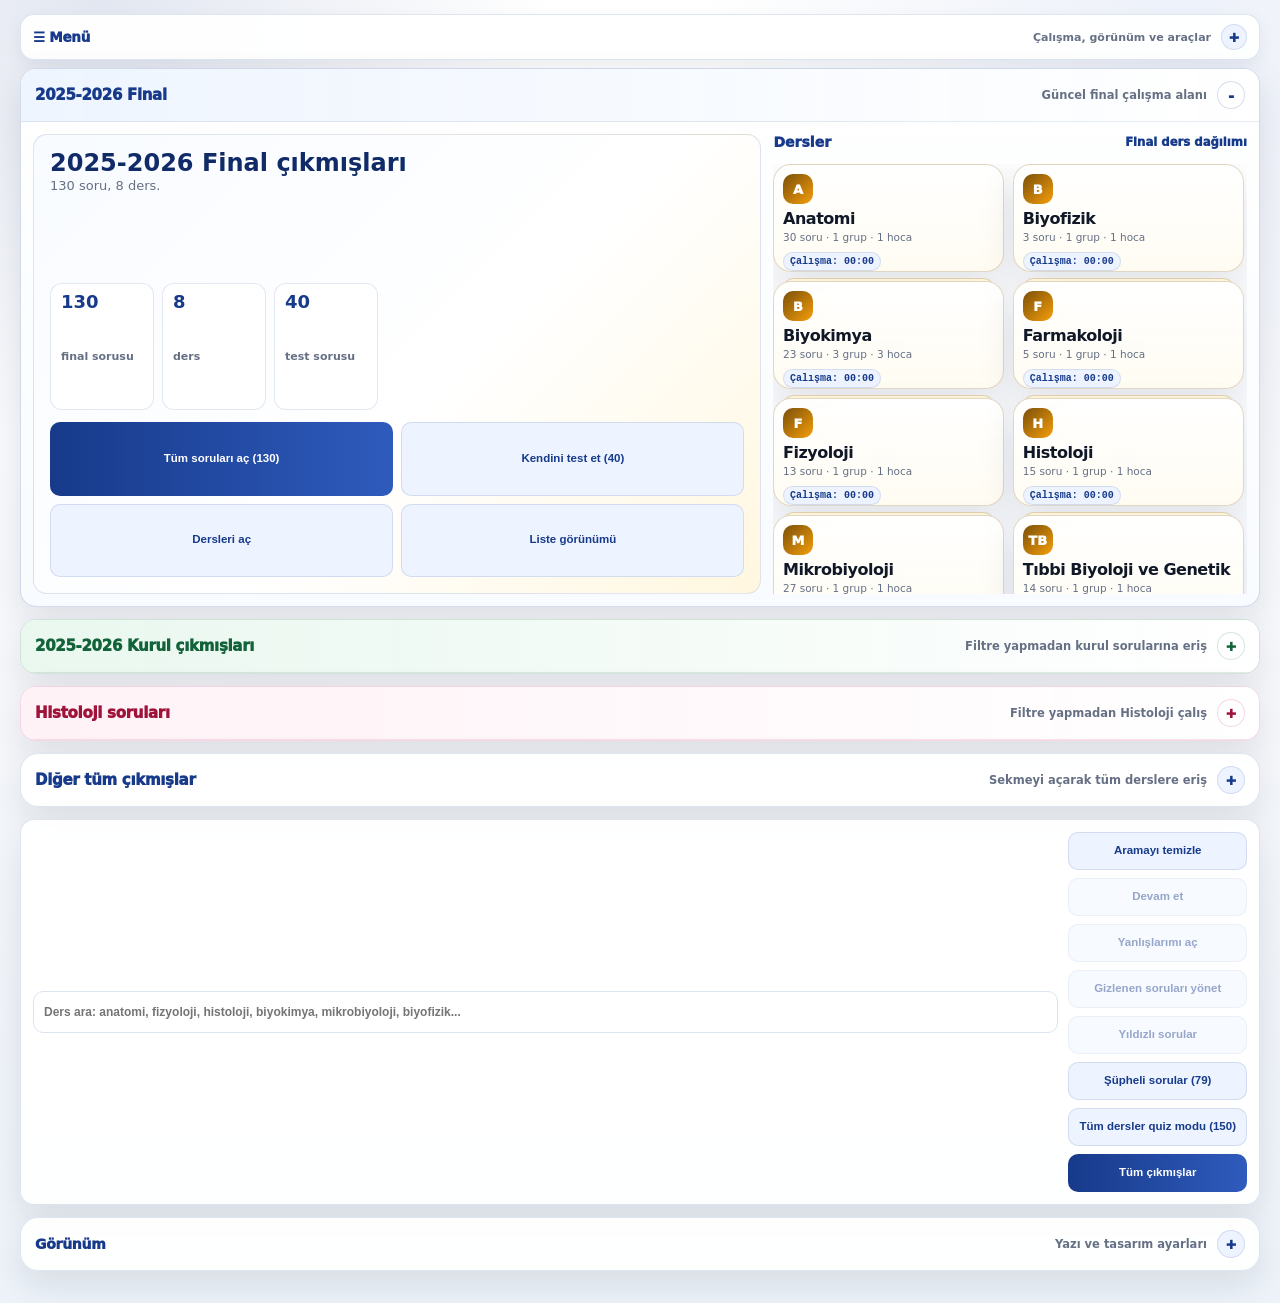
==== commit 0d20e0a0: "sw" ====
--- a/index.html
+++ b/index.html
@@ -353,14 +353,20 @@
       font-size:12px;
       line-height:1.4;
     }
-    .related-box{display:none;margin-top:10px;padding:10px;border:1px solid var(--line);border-radius:13px;background:#fbfdff}
+    .related-box{display:none;margin-top:8px}
     .related-box.show{display:block}
-    .related-head{display:flex;align-items:center;justify-content:space-between;gap:8px;margin-bottom:8px}
+    .related-panel{border:1px solid var(--line);border-radius:11px;background:#fbfdff;overflow:hidden}
+    .related-summary{list-style:none;cursor:pointer;display:flex;align-items:center;justify-content:space-between;gap:8px;padding:7px 9px;color:var(--primary);font-size:12px;font-weight:900}
+    .related-summary::-webkit-details-marker{display:none}
+    .related-summary::after{content:"+";width:20px;height:20px;border-radius:999px;background:var(--soft);display:inline-flex;align-items:center;justify-content:center;border:1px solid rgba(23,58,138,.13)}
+    .related-panel[open] .related-summary::after{content:"-"}
+    .related-content{padding:0 8px 8px}
+    .related-head{display:flex;align-items:center;justify-content:flex-end;gap:8px;margin-bottom:7px}
     .related-head b{color:var(--primary);font-size:13px}
-    .related-list{display:grid;gap:7px}
-    .related-item{display:grid;grid-template-columns:1fr auto;gap:8px;align-items:center;border:1px solid var(--line);border-radius:10px;background:#fff;padding:8px;font-size:12px;line-height:1.35}
+    .related-list{display:grid;gap:5px;max-height:210px;overflow:auto}
+    .related-item{display:grid;grid-template-columns:1fr auto;gap:7px;align-items:center;border:1px solid var(--line);border-radius:9px;background:#fff;padding:6px 7px;font-size:11.5px;line-height:1.3}
     .related-item small{display:block;color:var(--muted);margin-top:2px}
-    .related-item button{min-height:30px!important;padding:5px 8px!important;font-size:11px!important}
+    .related-item button{min-height:28px!important;padding:4px 7px!important;font-size:10.8px!important}
     body.quiz-active-mode .active-filter-summary::before{content:"Quiz modu aktif · ";font-weight:900}
 
   
@@ -4790,8 +4796,8 @@
     const FINAL_REFERENCE_DB_FILES = ["soru15(1).db"];
     const FINAL_REFERENCE_SIMILARITY = 0.90;
     const STORAGE_KEY = "database_loader_question_bank_progress_v4";
-    const DB_FILE_LIST_CACHE_KEY = "question_bank_db_file_list_cache_v9_suspicious_related";
-    const DB_CONTENT_CACHE_NAME = "question_bank_indexeddb_cache_v9_suspicious_related";
+    const DB_FILE_LIST_CACHE_KEY = "question_bank_db_file_list_cache_v10_strict_related";
+    const DB_CONTENT_CACHE_NAME = "question_bank_indexeddb_cache_v10_strict_related";
     const DB_CONTENT_STORE_NAME = "dbFiles";
     const LAST_POSITION_KEY = "question_bank_last_positions_v1";
     const STUDY_TIME_KEY = "question_bank_study_time_v1";
@@ -4983,7 +4989,6 @@
     }
     function relatedQuestions(q, limit=8){
       if(!q) return [];
-      const explicit = new Set(explicitRelatedIds(q));
       const qSig = dedupeSignature(q);
       const qTokens = tokenSet(qSig);
       const qTopic = normalizeQuestionTextForDedupe(meta(q,"topic") || "");
@@ -4991,18 +4996,18 @@
       const rows = [];
       questions.forEach((candidate, idx)=>{
         if(!candidate || candidate === q || answerKey(candidate) === answerKey(q)) return;
-        let score = 0;
-        const id = String(candidate.id || "");
-        if(explicit.has(id) || explicit.has(answerKey(candidate))) score += 1.5;
-        if(candidate.subject && q.subject && candidate.subject === q.subject) score += 0.18;
+        if(!candidate.subject || !q.subject || candidate.subject !== q.subject) return;
         const cTopic = normalizeQuestionTextForDedupe(meta(candidate,"topic") || "");
         const cTarget = normalizeQuestionTextForDedupe(meta(candidate,"target") || "");
-        if(qTopic && cTopic && qTopic === cTopic) score += 0.55;
-        if(qTarget && cTarget && qTarget === cTarget) score += 0.55;
         const cSig = dedupeSignature(candidate);
         const sim = signatureSimilarity(qSig, qTokens, cSig, tokenSet(cSig));
-        if(sim >= 0.45) score += sim;
-        if(score >= 0.55) rows.push({q:candidate, idx, score});
+        const sameTopic = qTopic && cTopic && qTopic === cTopic;
+        const sameTarget = qTarget && cTarget && qTarget === cTarget;
+        let score = 0;
+        if(sim >= 0.80) score = sim;
+        else if(sameTopic && sim >= 0.62) score = 0.72 + (sim * 0.2);
+        else if(sameTopic && sameTarget && sim >= 0.55) score = 0.68 + (sim * 0.18);
+        if(score >= 0.68) rows.push({q:candidate, idx, score});
       });
       return rows.sort((a,b)=>b.score-a.score).slice(0, limit);
     }
@@ -5025,11 +5030,15 @@
         </div>
       `).join("");
       els.relatedBox.innerHTML = `
-        <div class="related-head">
-          <b>Benzer / örnek sorular (${related.length})</b>
-          <button class="secondary" id="relatedPdfBtn" type="button">PDF</button>
-        </div>
-        <div class="related-list">${list}</div>
+        <details class="related-panel">
+          <summary class="related-summary">Benzer / örnek sorular (${related.length})</summary>
+          <div class="related-content">
+            <div class="related-head">
+              <button class="secondary" id="relatedPdfBtn" type="button">PDF oluştur</button>
+            </div>
+            <div class="related-list">${list}</div>
+          </div>
+        </details>
       `;
       els.relatedBox.className = "related-box show";
       els.relatedBox.querySelectorAll(".related-go-btn").forEach(btn=>{
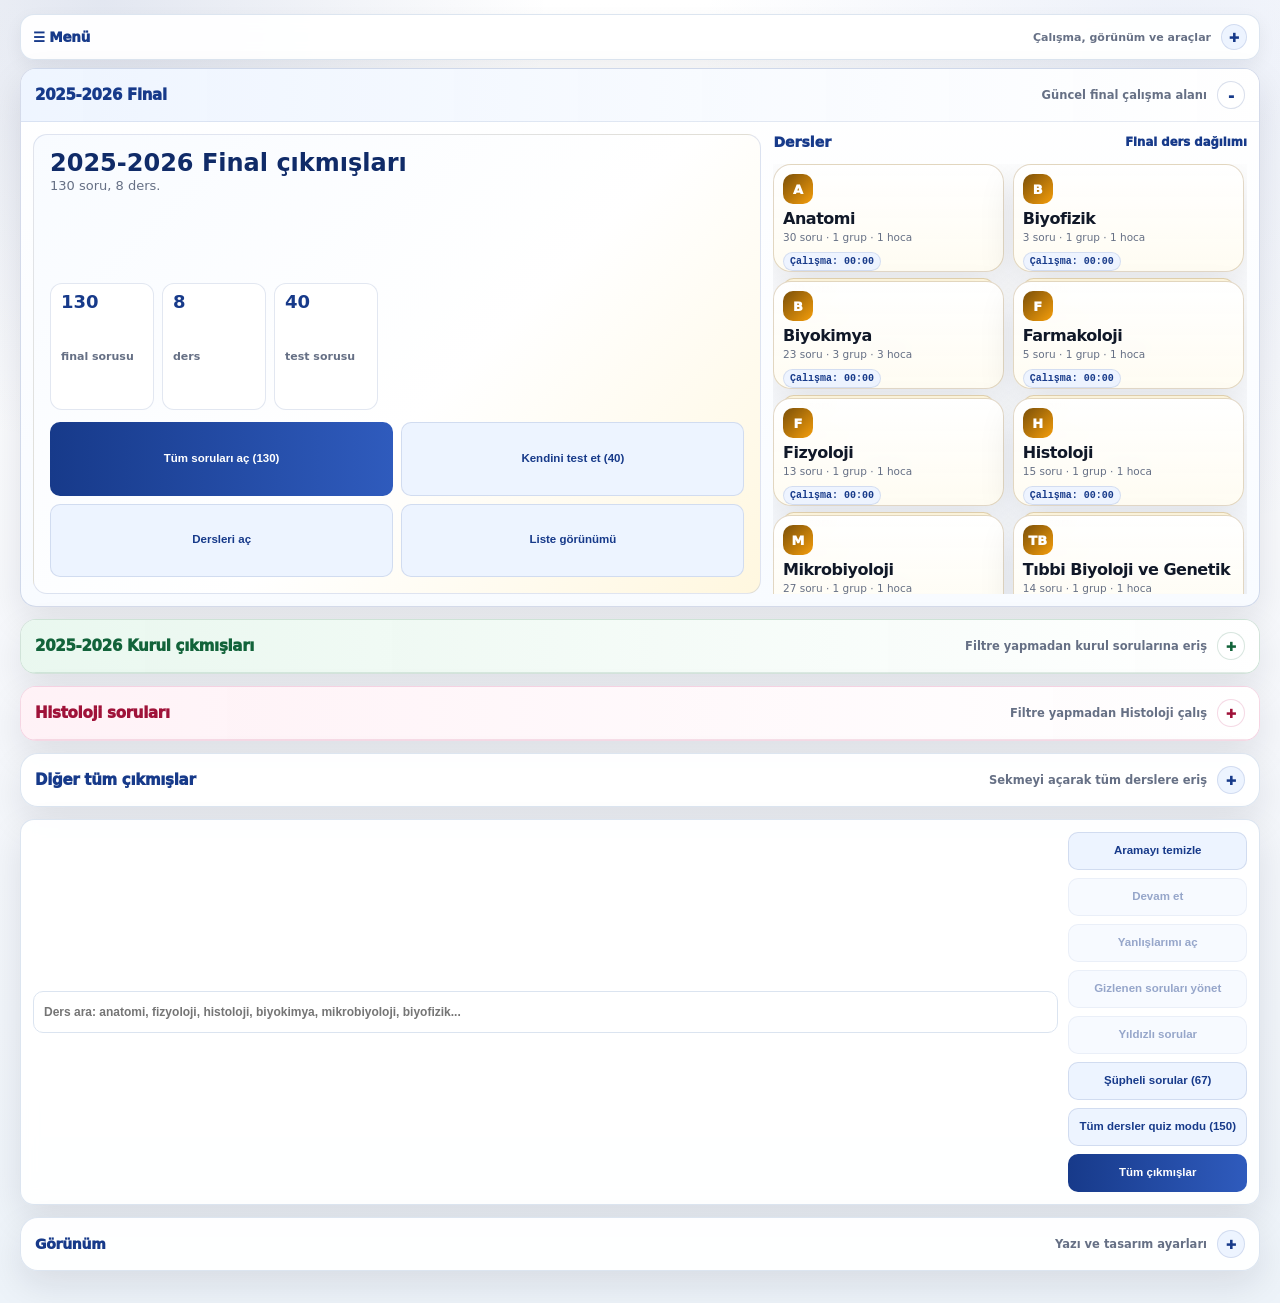
==== commit f7bbd806: "cc" ====
--- a/index.html
+++ b/index.html
@@ -4796,8 +4796,8 @@
     const FINAL_REFERENCE_DB_FILES = ["soru15(1).db"];
     const FINAL_REFERENCE_SIMILARITY = 0.90;
     const STORAGE_KEY = "database_loader_question_bank_progress_v4";
-    const DB_FILE_LIST_CACHE_KEY = "question_bank_db_file_list_cache_v10_strict_related";
-    const DB_CONTENT_CACHE_NAME = "question_bank_indexeddb_cache_v10_strict_related";
+    const DB_FILE_LIST_CACHE_KEY = "question_bank_db_file_list_cache_v11_relaxed_related";
+    const DB_CONTENT_CACHE_NAME = "question_bank_indexeddb_cache_v11_relaxed_related";
     const DB_CONTENT_STORE_NAME = "dbFiles";
     const LAST_POSITION_KEY = "question_bank_last_positions_v1";
     const STUDY_TIME_KEY = "question_bank_study_time_v1";
@@ -5003,11 +5003,14 @@
         const sim = signatureSimilarity(qSig, qTokens, cSig, tokenSet(cSig));
         const sameTopic = qTopic && cTopic && qTopic === cTopic;
         const sameTarget = qTarget && cTarget && qTarget === cTarget;
+        const contextSim = jaccardSimilarity(tokenSet([qTopic, qTarget].join(" ")), tokenSet([cTopic, cTarget].join(" ")));
         let score = 0;
         if(sim >= 0.80) score = sim;
-        else if(sameTopic && sim >= 0.62) score = 0.72 + (sim * 0.2);
-        else if(sameTopic && sameTarget && sim >= 0.55) score = 0.68 + (sim * 0.18);
-        if(score >= 0.68) rows.push({q:candidate, idx, score});
+        else if(sameTopic && sim >= 0.50) score = 0.62 + (sim * 0.28);
+        else if(sameTopic && sameTarget && sim >= 0.45) score = 0.56 + (sim * 0.24);
+        else if(sameTarget && sim >= 0.50) score = 0.52 + (sim * 0.22);
+        else if(contextSim >= 0.50 && sim >= 0.35) score = 0.50 + (contextSim * 0.22) + (sim * 0.16);
+        if(score >= 0.50) rows.push({q:candidate, idx, score});
       });
       return rows.sort((a,b)=>b.score-a.score).slice(0, limit);
     }
